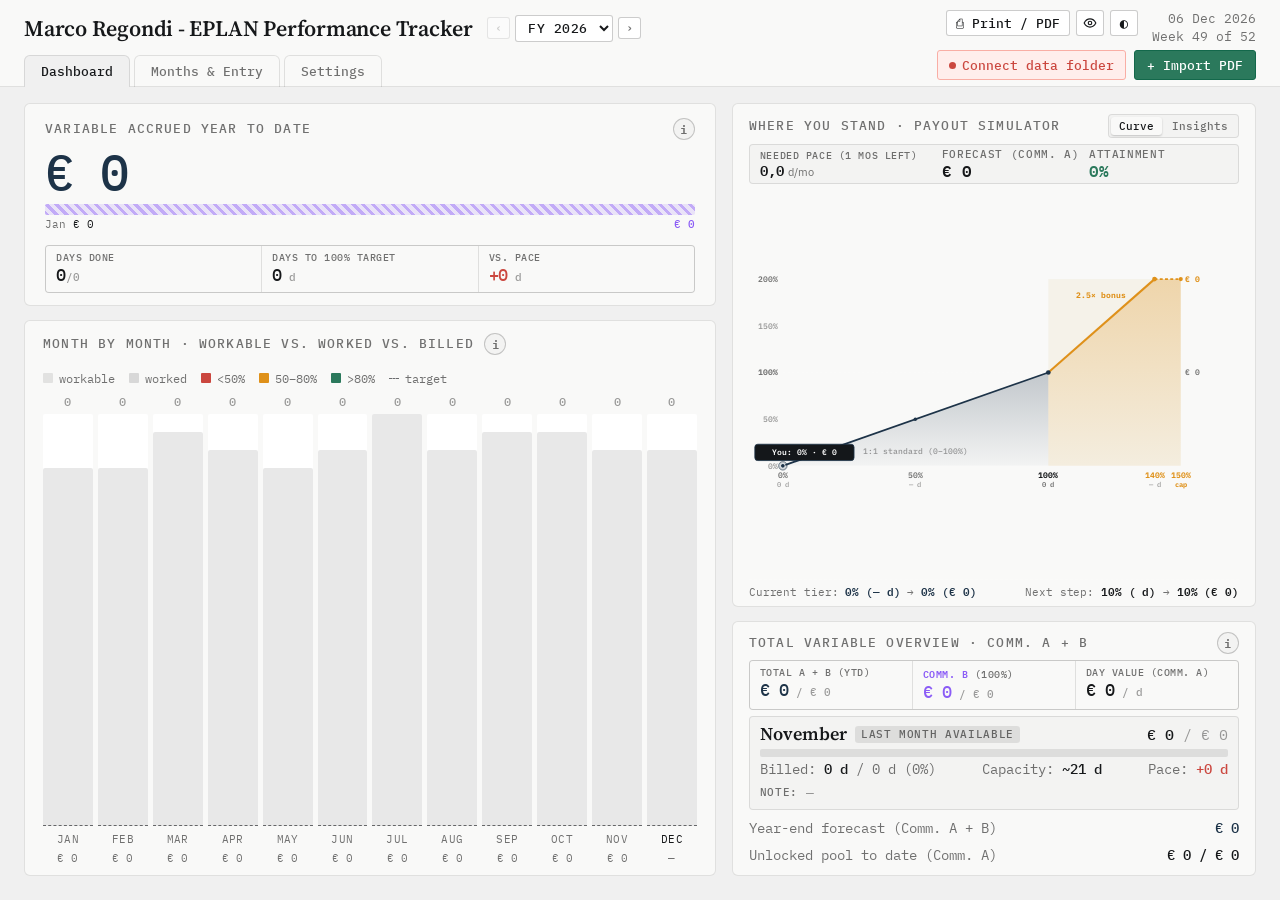
==== mac.html @ 4f5af9b5 "Add files via upload" ====
<!doctype html>
<html lang="en">
  <head>
    <meta charset="UTF-8" />
    <meta name="viewport" content="width=device-width, initial-scale=1" />
    <link rel="icon" type="image/png" href="[data-uri]" />
    <link rel="preconnect" href="https://fonts.googleapis.com" />
    <link rel="preconnect" href="https://fonts.gstatic.com" crossorigin />
    <link
      href="https://fonts.googleapis.com/css2?family=Source+Serif+4:opsz,wght@8..60,400;8..60,600&family=IBM+Plex+Sans:wght@400;500;600&family=IBM+Plex+Mono:wght@400;500;600&display=swap"
      rel="stylesheet"
    />
    <title>Marco Regondi - EPLAN Performance Tracker</title>
    <style>:root{--ground: #f0f0f0;--surface: #f9f9f8;--ink: #16181a;--muted: rgba(0, 0, 0, .55);--faint: rgba(0, 0, 0, .38);--hairline: rgba(0, 0, 0, .1);--subtle-bg: rgba(0, 0, 0, .025);--track-bg: #fff;--input-bg: #fff;--input-border: rgba(0, 0, 0, .2);--bar-workable: rgba(0, 0, 0, .09);--bar-worked: rgba(0, 0, 0, .13);--target-tick: rgba(22, 24, 26, .62);--avg-line: rgba(0, 0, 0, .45);--hero-color: rgb(29, 51, 72);--status-behind-bg: oklch(.965 .022 27);--status-behind-border: oklch(.82 .09 27);--status-amber-bg: oklch(.97 .032 78);--status-amber-border: oklch(.83 .095 78);--status-ahead-bg: oklch(.965 .028 165);--status-ahead-border: oklch(.84 .06 165);--card-border: rgba(0, 0, 0, .1);--card-radius: 6px;--control-radius: 4px}[data-theme="dark"]{--ground: #111315;--surface: #181b1f;--ink: #ecebe6;--muted: rgba(236, 235, 230, .62);--faint: rgba(236, 235, 230, .38);--hairline: rgba(255, 255, 255, .09);--subtle-bg: rgba(255, 255, 255, .035);--track-bg: #121518;--input-bg: #121518;--input-border: rgba(255, 255, 255, .18);--bar-workable: rgba(255, 255, 255, .07);--bar-worked: rgba(255, 255, 255, .13);--target-tick: rgba(236, 235, 230, .72);--avg-line: rgba(236, 235, 230, .5);--hero-color: oklch(.76 .07 235);--status-behind-bg: rgba(185, 65, 45, .14);--status-behind-border: rgba(215, 95, 75, .36);--status-amber-bg: rgba(205, 140, 35, .15);--status-amber-border: rgba(225, 165, 55, .38);--status-ahead-bg: rgba(31, 122, 92, .15);--status-ahead-border: rgba(65, 165, 130, .36);--card-border: rgba(255, 255, 255, .1)}*{box-sizing:border-box}html,body{height:100%;margin:0;padding:0;overflow:hidden}body{background:var(--ground);color:var(--ink);font-family:-apple-system,BlinkMacSystemFont,"IBM Plex Sans","Segoe UI",sans-serif;-moz-osx-font-smoothing:grayscale;text-rendering:optimizeLegibility;-webkit-font-smoothing:antialiased;transition:background-color .22s ease,color .22s ease}a{color:#1c6d51}a:hover{color:#004f38;color:oklch(.38 .09 165)}input{font:inherit;color:var(--ink)}button{font-family:inherit;color:inherit}@keyframes eplanCardIn{0%{opacity:0;transform:translateY(5px)}99%{opacity:1;transform:translateY(0)}100%{opacity:1;transform:none}}@keyframes eplanBarGrowY{from{transform:scaleY(0)}to{transform:scaleY(1)}}@keyframes eplanBarGrowX{from{transform:scaleX(0)}to{transform:scaleX(1)}}@keyframes eplanFadeIn{from{opacity:0}to{opacity:1}}@keyframes eplanPopoverInDown{from{opacity:0;transform:translateY(-5px) scale(.98)}to{opacity:1;transform:translateY(0) scale(1)}}@keyframes eplanPopoverInUp{from{opacity:0;transform:translateY(5px) scale(.98)}to{opacity:1;transform:translateY(0) scale(1)}}@keyframes eplanPulseDot{0%,100%{opacity:1;transform:scale(1);box-shadow:0 0 0 0 rgba(215,145,25,.55)}50%{opacity:.22;transform:scale(.86);box-shadow:0 0 0 4px rgba(215,145,25,0)}}.eplan-card{position:relative}.eplan-card:hover{z-index:20}.eplan-month-col{transition:transform .2s cubic-bezier(.16,1,.3,1),opacity .2s ease}.eplan-month-col:hover{transform:translateY(-3px)}.eplan-month-track{transition:box-shadow .22s ease,outline-color .22s ease;outline:1px solid transparent}.eplan-month-col:hover .eplan-month-track{box-shadow:0 6px 16px rgba(0,0,0,.14);outline:1px solid var(--input-border)}.eplan-month-grid:hover .eplan-month-col:not(:hover){opacity:.62}@media print{@page{size:A4 landscape;margin:7mm}:root,html[data-theme="dark"],[data-theme="dark"]{--ground:#f0f0f0!important;--surface:#f9f9f8!important;--ink:#16181a!important;--muted:rgba(0,0,0,.55)!important;--faint:rgba(0,0,0,.38)!important;--hairline:rgba(0,0,0,.1)!important;--subtle-bg:rgba(0,0,0,.025)!important;--track-bg:#fff!important;--input-bg:#fff!important;--input-border:rgba(0,0,0,.2)!important;--bar-workable:rgba(0,0,0,.09)!important;--bar-worked:rgba(0,0,0,.13)!important;--target-tick:rgba(22,24,26,.62)!important;--avg-line:rgba(0,0,0,.45)!important;--hero-color:rgb(29,51,72)!important;--status-behind-bg:oklch(.965 .022 27)!important;--status-behind-border:oklch(.82 .09 27)!important;--status-amber-bg:oklch(.97 .032 78)!important;--status-amber-border:oklch(.83 .095 78)!important;--status-ahead-bg:oklch(.965 .028 165)!important;--status-ahead-border:oklch(.84 .06 165)!important;--card-border:rgba(0,0,0,.1)!important;color-scheme:light!important}html,body{background:#f0f0f0!important;color:#16181a!important;-webkit-print-color-adjust:exact;print-color-adjust:exact}.eplan-app-shell{height:auto!important;overflow:visible!important;zoom:.78}.eplan-scroll-shell{overflow:visible!important}.eplan-no-print{display:none!important}header>div:first-child{padding-bottom:12px!important}main{min-width:1024px!important;min-height:0!important;padding:18px 22px!important;-webkit-box-decoration-break:clone;box-decoration-break:clone}.eplan-card{break-inside:avoid;page-break-inside:avoid}}
</style>
    <script src="store-data.js"></script>
  </head>
  <body>
    <div id="root"></div>
    <script>(function(){const t=document.createElement("link").relList;if(t&&t.supports&&t.supports("modulepreload"))return;for(const l of document.querySelectorAll('link[rel="modulepreload"]'))r(l);new MutationObserver(l=>{for(const o of l)if(o.type==="childList")for(const i of o.addedNodes)i.tagName==="LINK"&&i.rel==="modulepreload"&&r(i)}).observe(document,{childList:!0,subtree:!0});function n(l){const o={};return l.integrity&&(o.integrity=l.integrity),l.referrerPolicy&&(o.referrerPolicy=l.referrerPolicy),l.crossOrigin==="use-credentials"?o.credentials="include":l.crossOrigin==="anonymous"?o.credentials="omit":o.credentials="same-origin",o}function r(l){if(l.ep)return;l.ep=!0;const o=n(l);fetch(l.href,o)}})();function gf(e){return e&&e.__esModule&&Object.prototype.hasOwnProperty.call(e,"default")?e.default:e}var Xs={exports:{}},Ll={},Gs={exports:{}},R={};/**
 * @license React
 * react.production.min.js
 *
 * Copyright (c) Facebook, Inc. and its affiliates.
 *
 * This source code is licensed under the MIT license found in the
 * LICENSE file in the root directory of this source tree.
 */var wr=Symbol.for("react.element"),vf=Symbol.for("react.portal"),xf=Symbol.for("react.fragment"),wf=Symbol.for("react.strict_mode"),Sf=Symbol.for("react.profiler"),kf=Symbol.for("react.provider"),Ef=Symbol.for("react.context"),Cf=Symbol.for("react.forward_ref"),_f=Symbol.for("react.suspense"),jf=Symbol.for("react.memo"),Pf=Symbol.for("react.lazy"),Ou=Symbol.iterator;function Nf(e){return e===null||typeof e!="object"?null:(e=Ou&&e[Ou]||e["@@iterator"],typeof e=="function"?e:null)}var Js={isMounted:function(){return!1},enqueueForceUpdate:function(){},enqueueReplaceState:function(){},enqueueSetState:function(){}},Zs=Object.assign,qs={};function Mn(e,t,n){this.props=e,this.context=t,this.refs=qs,this.updater=n||Js}Mn.prototype.isReactComponent={};Mn.prototype.setState=function(e,t){if(typeof e!="object"&&typeof e!="function"&&e!=null)throw Error("setState(...): takes an object of state variables to update or a function which returns an object of state variables.");this.updater.enqueueSetState(this,e,t,"setState")};Mn.prototype.forceUpdate=function(e){this.updater.enqueueForceUpdate(this,e,"forceUpdate")};function bs(){}bs.prototype=Mn.prototype;function Ii(e,t,n){this.props=e,this.context=t,this.refs=qs,this.updater=n||Js}var Ai=Ii.prototype=new bs;Ai.constructor=Ii;Zs(Ai,Mn.prototype);Ai.isPureReactComponent=!0;var Fu=Array.isArray,ea=Object.prototype.hasOwnProperty,Oi={current:null},ta={key:!0,ref:!0,__self:!0,__source:!0};function na(e,t,n){var r,l={},o=null,i=null;if(t!=null)for(r in t.ref!==void 0&&(i=t.ref),t.key!==void 0&&(o=""+t.key),t)ea.call(t,r)&&!ta.hasOwnProperty(r)&&(l[r]=t[r]);var s=arguments.length-2;if(s===1)l.children=n;else if(1<s){for(var u=Array(s),a=0;a<s;a++)u[a]=arguments[a+2];l.children=u}if(e&&e.defaultProps)for(r in s=e.defaultProps,s)l[r]===void 0&&(l[r]=s[r]);return{$$typeof:wr,type:e,key:o,ref:i,props:l,_owner:Oi.current}}function Tf(e,t){return{$$typeof:wr,type:e.type,key:t,ref:e.ref,props:e.props,_owner:e._owner}}function Fi(e){return typeof e=="object"&&e!==null&&e.$$typeof===wr}function Df(e){var t={"=":"=0",":":"=2"};return"$"+e.replace(/[=:]/g,function(n){return t[n]})}var Bu=/\/+/g;function lo(e,t){return typeof e=="object"&&e!==null&&e.key!=null?Df(""+e.key):t.toString(36)}function Gr(e,t,n,r,l){var o=typeof e;(o==="undefined"||o==="boolean")&&(e=null);var i=!1;if(e===null)i=!0;else switch(o){case"string":case"number":i=!0;break;case"object":switch(e.$$typeof){case wr:case vf:i=!0}}if(i)return i=e,l=l(i),e=r===""?"."+lo(i,0):r,Fu(l)?(n="",e!=null&&(n=e.replace(Bu,"$&/")+"/"),Gr(l,t,n,"",function(a){return a})):l!=null&&(Fi(l)&&(l=Tf(l,n+(!l.key||i&&i.key===l.key?"":(""+l.key).replace(Bu,"$&/")+"/")+e)),t.push(l)),1;if(i=0,r=r===""?".":r+":",Fu(e))for(var s=0;s<e.length;s++){o=e[s];var u=r+lo(o,s);i+=Gr(o,t,n,u,l)}else if(u=Nf(e),typeof u=="function")for(e=u.call(e),s=0;!(o=e.next()).done;)o=o.value,u=r+lo(o,s++),i+=Gr(o,t,n,u,l);else if(o==="object")throw t=String(e),Error("Objects are not valid as a React child (found: "+(t==="[object Object]"?"object with keys {"+Object.keys(e).join(", ")+"}":t)+"). If you meant to render a collection of children, use an array instead.");return i}function Nr(e,t,n){if(e==null)return e;var r=[],l=0;return Gr(e,r,"","",function(o){return t.call(n,o,l++)}),r}function Mf(e){if(e._status===-1){var t=e._result;t=t(),t.then(function(n){(e._status===0||e._status===-1)&&(e._status=1,e._result=n)},function(n){(e._status===0||e._status===-1)&&(e._status=2,e._result=n)}),e._status===-1&&(e._status=0,e._result=t)}if(e._status===1)return e._result.default;throw e._result}var de={current:null},Jr={transition:null},Lf={ReactCurrentDispatcher:de,ReactCurrentBatchConfig:Jr,ReactCurrentOwner:Oi};function ra(){throw Error("act(...) is not supported in production builds of React.")}R.Children={map:Nr,forEach:function(e,t,n){Nr(e,function(){t.apply(this,arguments)},n)},count:function(e){var t=0;return Nr(e,function(){t++}),t},toArray:function(e){return Nr(e,function(t){return t})||[]},only:function(e){if(!Fi(e))throw Error("React.Children.only expected to receive a single React element child.");return e}};R.Component=Mn;R.Fragment=xf;R.Profiler=Sf;R.PureComponent=Ii;R.StrictMode=wf;R.Suspense=_f;R.__SECRET_INTERNALS_DO_NOT_USE_OR_YOU_WILL_BE_FIRED=Lf;R.act=ra;R.cloneElement=function(e,t,n){if(e==null)throw Error("React.cloneElement(...): The argument must be a React element, but you passed "+e+".");var r=Zs({},e.props),l=e.key,o=e.ref,i=e._owner;if(t!=null){if(t.ref!==void 0&&(o=t.ref,i=Oi.current),t.key!==void 0&&(l=""+t.key),e.type&&e.type.defaultProps)var s=e.type.defaultProps;for(u in t)ea.call(t,u)&&!ta.hasOwnProperty(u)&&(r[u]=t[u]===void 0&&s!==void 0?s[u]:t[u])}var u=arguments.length-2;if(u===1)r.children=n;else if(1<u){s=Array(u);for(var a=0;a<u;a++)s[a]=arguments[a+2];r.children=s}return{$$typeof:wr,type:e.type,key:l,ref:o,props:r,_owner:i}};R.createContext=function(e){return e={$$typeof:Ef,_currentValue:e,_currentValue2:e,_threadCount:0,Provider:null,Consumer:null,_defaultValue:null,_globalName:null},e.Provider={$$typeof:kf,_context:e},e.Consumer=e};R.createElement=na;R.createFactory=function(e){var t=na.bind(null,e);return t.type=e,t};R.createRef=function(){return{current:null}};R.forwardRef=function(e){return{$$typeof:Cf,render:e}};R.isValidElement=Fi;R.lazy=function(e){return{$$typeof:Pf,_payload:{_status:-1,_result:e},_init:Mf}};R.memo=function(e,t){return{$$typeof:jf,type:e,compare:t===void 0?null:t}};R.startTransition=function(e){var t=Jr.transition;Jr.transition={};try{e()}finally{Jr.transition=t}};R.unstable_act=ra;R.useCallback=function(e,t){return de.current.useCallback(e,t)};R.useContext=function(e){return de.current.useContext(e)};R.useDebugValue=function(){};R.useDeferredValue=function(e){return de.current.useDeferredValue(e)};R.useEffect=function(e,t){return de.current.useEffect(e,t)};R.useId=function(){return de.current.useId()};R.useImperativeHandle=function(e,t,n){return de.current.useImperativeHandle(e,t,n)};R.useInsertionEffect=function(e,t){return de.current.useInsertionEffect(e,t)};R.useLayoutEffect=function(e,t){return de.current.useLayoutEffect(e,t)};R.useMemo=function(e,t){return de.current.useMemo(e,t)};R.useReducer=function(e,t,n){return de.current.useReducer(e,t,n)};R.useRef=function(e){return de.current.useRef(e)};R.useState=function(e){return de.current.useState(e)};R.useSyncExternalStore=function(e,t,n){return de.current.useSyncExternalStore(e,t,n)};R.useTransition=function(){return de.current.useTransition()};R.version="18.3.1";Gs.exports=R;var ue=Gs.exports;const Rf=gf(ue);/**
 * @license React
 * react-jsx-runtime.production.min.js
 *
 * Copyright (c) Facebook, Inc. and its affiliates.
 *
 * This source code is licensed under the MIT license found in the
 * LICENSE file in the root directory of this source tree.
 */var zf=ue,If=Symbol.for("react.element"),Af=Symbol.for("react.fragment"),Of=Object.prototype.hasOwnProperty,Ff=zf.__SECRET_INTERNALS_DO_NOT_USE_OR_YOU_WILL_BE_FIRED.ReactCurrentOwner,Bf={key:!0,ref:!0,__self:!0,__source:!0};function la(e,t,n){var r,l={},o=null,i=null;n!==void 0&&(o=""+n),t.key!==void 0&&(o=""+t.key),t.ref!==void 0&&(i=t.ref);for(r in t)Of.call(t,r)&&!Bf.hasOwnProperty(r)&&(l[r]=t[r]);if(e&&e.defaultProps)for(r in t=e.defaultProps,t)l[r]===void 0&&(l[r]=t[r]);return{$$typeof:If,type:e,key:o,ref:i,props:l,_owner:Ff.current}}Ll.Fragment=Af;Ll.jsx=la;Ll.jsxs=la;Xs.exports=Ll;var f=Xs.exports,Bo={},oa={exports:{}},Ee={},ia={exports:{}},ua={};/**
 * @license React
 * scheduler.production.min.js
 *
 * Copyright (c) Facebook, Inc. and its affiliates.
 *
 * This source code is licensed under the MIT license found in the
 * LICENSE file in the root directory of this source tree.
 */(function(e){function t(k,N){var D=k.length;k.push(N);e:for(;0<D;){var F=D-1>>>1,K=k[F];if(0<l(K,N))k[F]=N,k[D]=K,D=F;else break e}}function n(k){return k.length===0?null:k[0]}function r(k){if(k.length===0)return null;var N=k[0],D=k.pop();if(D!==N){k[0]=D;e:for(var F=0,K=k.length,Ot=K>>>1;F<Ot;){var Je=2*(F+1)-1,Ft=k[Je],$e=Je+1,Bt=k[$e];if(0>l(Ft,D))$e<K&&0>l(Bt,Ft)?(k[F]=Bt,k[$e]=D,F=$e):(k[F]=Ft,k[Je]=D,F=Je);else if($e<K&&0>l(Bt,D))k[F]=Bt,k[$e]=D,F=$e;else break e}}return N}function l(k,N){var D=k.sortIndex-N.sortIndex;return D!==0?D:k.id-N.id}if(typeof performance=="object"&&typeof performance.now=="function"){var o=performance;e.unstable_now=function(){return o.now()}}else{var i=Date,s=i.now();e.unstable_now=function(){return i.now()-s}}var u=[],a=[],p=1,m=null,y=3,g=!1,x=!1,w=!1,M=typeof setTimeout=="function"?setTimeout:null,d=typeof clearTimeout=="function"?clearTimeout:null,c=typeof setImmediate<"u"?setImmediate:null;typeof navigator<"u"&&navigator.scheduling!==void 0&&navigator.scheduling.isInputPending!==void 0&&navigator.scheduling.isInputPending.bind(navigator.scheduling);function h(k){for(var N=n(a);N!==null;){if(N.callback===null)r(a);else if(N.startTime<=k)r(a),N.sortIndex=N.expirationTime,t(u,N);else break;N=n(a)}}function v(k){if(w=!1,h(k),!x)if(n(u)!==null)x=!0,en(E);else{var N=n(a);N!==null&&Ue(v,N.startTime-k)}}function E(k,N){x=!1,w&&(w=!1,d(P),P=-1),g=!0;var D=y;try{for(h(N),m=n(u);m!==null&&(!(m.expirationTime>N)||k&&!re());){var F=m.callback;if(typeof F=="function"){m.callback=null,y=m.priorityLevel;var K=F(m.expirationTime<=N);N=e.unstable_now(),typeof K=="function"?m.callback=K:m===n(u)&&r(u),h(N)}else r(u);m=n(u)}if(m!==null)var Ot=!0;else{var Je=n(a);Je!==null&&Ue(v,Je.startTime-N),Ot=!1}return Ot}finally{m=null,y=D,g=!1}}var j=!1,_=null,P=-1,A=5,L=-1;function re(){return!(e.unstable_now()-L<A)}function ft(){if(_!==null){var k=e.unstable_now();L=k;var N=!0;try{N=_(!0,k)}finally{N?He():(j=!1,_=null)}}else j=!1}var He;if(typeof c=="function")He=function(){c(ft)};else if(typeof MessageChannel<"u"){var jr=new MessageChannel,Jl=jr.port2;jr.port1.onmessage=ft,He=function(){Jl.postMessage(null)}}else He=function(){M(ft,0)};function en(k){_=k,j||(j=!0,He())}function Ue(k,N){P=M(function(){k(e.unstable_now())},N)}e.unstable_IdlePriority=5,e.unstable_ImmediatePriority=1,e.unstable_LowPriority=4,e.unstable_NormalPriority=3,e.unstable_Profiling=null,e.unstable_UserBlockingPriority=2,e.unstable_cancelCallback=function(k){k.callback=null},e.unstable_continueExecution=function(){x||g||(x=!0,en(E))},e.unstable_forceFrameRate=function(k){0>k||125<k?console.error("forceFrameRate takes a positive int between 0 and 125, forcing frame rates higher than 125 fps is not supported"):A=0<k?Math.floor(1e3/k):5},e.unstable_getCurrentPriorityLevel=function(){return y},e.unstable_getFirstCallbackNode=function(){return n(u)},e.unstable_next=function(k){switch(y){case 1:case 2:case 3:var N=3;break;default:N=y}var D=y;y=N;try{return k()}finally{y=D}},e.unstable_pauseExecution=function(){},e.unstable_requestPaint=function(){},e.unstable_runWithPriority=function(k,N){switch(k){case 1:case 2:case 3:case 4:case 5:break;default:k=3}var D=y;y=k;try{return N()}finally{y=D}},e.unstable_scheduleCallback=function(k,N,D){var F=e.unstable_now();switch(typeof D=="object"&&D!==null?(D=D.delay,D=typeof D=="number"&&0<D?F+D:F):D=F,k){case 1:var K=-1;break;case 2:K=250;break;case 5:K=1073741823;break;case 4:K=1e4;break;default:K=5e3}return K=D+K,k={id:p++,callback:N,priorityLevel:k,startTime:D,expirationTime:K,sortIndex:-1},D>F?(k.sortIndex=D,t(a,k),n(u)===null&&k===n(a)&&(w?(d(P),P=-1):w=!0,Ue(v,D-F))):(k.sortIndex=K,t(u,k),x||g||(x=!0,en(E))),k},e.unstable_shouldYield=re,e.unstable_wrapCallback=function(k){var N=y;return function(){var D=y;y=N;try{return k.apply(this,arguments)}finally{y=D}}}})(ua);ia.exports=ua;var Hf=ia.exports;/**
 * @license React
 * react-dom.production.min.js
 *
 * Copyright (c) Facebook, Inc. and its affiliates.
 *
 * This source code is licensed under the MIT license found in the
 * LICENSE file in the root directory of this source tree.
 */var Uf=ue,ke=Hf;function S(e){for(var t="https://reactjs.org/docs/error-decoder.html?invariant="+e,n=1;n<arguments.length;n++)t+="&args[]="+encodeURIComponent(arguments[n]);return"Minified React error #"+e+"; visit "+t+" for the full message or use the non-minified dev environment for full errors and additional helpful warnings."}var sa=new Set,rr={};function qt(e,t){En(e,t),En(e+"Capture",t)}function En(e,t){for(rr[e]=t,e=0;e<t.length;e++)sa.add(t[e])}var it=!(typeof window>"u"||typeof window.document>"u"||typeof window.document.createElement>"u"),Ho=Object.prototype.hasOwnProperty,$f=/^[:A-Z_a-z\u00C0-\u00D6\u00D8-\u00F6\u00F8-\u02FF\u0370-\u037D\u037F-\u1FFF\u200C-\u200D\u2070-\u218F\u2C00-\u2FEF\u3001-\uD7FF\uF900-\uFDCF\uFDF0-\uFFFD][:A-Z_a-z\u00C0-\u00D6\u00D8-\u00F6\u00F8-\u02FF\u0370-\u037D\u037F-\u1FFF\u200C-\u200D\u2070-\u218F\u2C00-\u2FEF\u3001-\uD7FF\uF900-\uFDCF\uFDF0-\uFFFD\-.0-9\u00B7\u0300-\u036F\u203F-\u2040]*$/,Hu={},Uu={};function Wf(e){return Ho.call(Uu,e)?!0:Ho.call(Hu,e)?!1:$f.test(e)?Uu[e]=!0:(Hu[e]=!0,!1)}function Vf(e,t,n,r){if(n!==null&&n.type===0)return!1;switch(typeof t){case"function":case"symbol":return!0;case"boolean":return r?!1:n!==null?!n.acceptsBooleans:(e=e.toLowerCase().slice(0,5),e!=="data-"&&e!=="aria-");default:return!1}}function Qf(e,t,n,r){if(t===null||typeof t>"u"||Vf(e,t,n,r))return!0;if(r)return!1;if(n!==null)switch(n.type){case 3:return!t;case 4:return t===!1;case 5:return isNaN(t);case 6:return isNaN(t)||1>t}return!1}function pe(e,t,n,r,l,o,i){this.acceptsBooleans=t===2||t===3||t===4,this.attributeName=r,this.attributeNamespace=l,this.mustUseProperty=n,this.propertyName=e,this.type=t,this.sanitizeURL=o,this.removeEmptyString=i}var ne={};"children dangerouslySetInnerHTML defaultValue defaultChecked innerHTML suppressContentEditableWarning suppressHydrationWarning style".split(" ").forEach(function(e){ne[e]=new pe(e,0,!1,e,null,!1,!1)});[["acceptCharset","accept-charset"],["className","class"],["htmlFor","for"],["httpEquiv","http-equiv"]].forEach(function(e){var t=e[0];ne[t]=new pe(t,1,!1,e[1],null,!1,!1)});["contentEditable","draggable","spellCheck","value"].forEach(function(e){ne[e]=new pe(e,2,!1,e.toLowerCase(),null,!1,!1)});["autoReverse","externalResourcesRequired","focusable","preserveAlpha"].forEach(function(e){ne[e]=new pe(e,2,!1,e,null,!1,!1)});"allowFullScreen async autoFocus autoPlay controls default defer disabled disablePictureInPicture disableRemotePlayback formNoValidate hidden loop noModule noValidate open playsInline readOnly required reversed scoped seamless itemScope".split(" ").forEach(function(e){ne[e]=new pe(e,3,!1,e.toLowerCase(),null,!1,!1)});["checked","multiple","muted","selected"].forEach(function(e){ne[e]=new pe(e,3,!0,e,null,!1,!1)});["capture","download"].forEach(function(e){ne[e]=new pe(e,4,!1,e,null,!1,!1)});["cols","rows","size","span"].forEach(function(e){ne[e]=new pe(e,6,!1,e,null,!1,!1)});["rowSpan","start"].forEach(function(e){ne[e]=new pe(e,5,!1,e.toLowerCase(),null,!1,!1)});var Bi=/[\-:]([a-z])/g;function Hi(e){return e[1].toUpperCase()}"accent-height alignment-baseline arabic-form baseline-shift cap-height clip-path clip-rule color-interpolation color-interpolation-filters color-profile color-rendering dominant-baseline enable-background fill-opacity fill-rule flood-color flood-opacity font-family font-size font-size-adjust font-stretch font-style font-variant font-weight glyph-name glyph-orientation-horizontal glyph-orientation-vertical horiz-adv-x horiz-origin-x image-rendering letter-spacing lighting-color marker-end marker-mid marker-start overline-position overline-thickness paint-order panose-1 pointer-events rendering-intent shape-rendering stop-color stop-opacity strikethrough-position strikethrough-thickness stroke-dasharray stroke-dashoffset stroke-linecap stroke-linejoin stroke-miterlimit stroke-opacity stroke-width text-anchor text-decoration text-rendering underline-position underline-thickness unicode-bidi unicode-range units-per-em v-alphabetic v-hanging v-ideographic v-mathematical vector-effect vert-adv-y vert-origin-x vert-origin-y word-spacing writing-mode xmlns:xlink x-height".split(" ").forEach(function(e){var t=e.replace(Bi,Hi);ne[t]=new pe(t,1,!1,e,null,!1,!1)});"xlink:actuate xlink:arcrole xlink:role xlink:show xlink:title xlink:type".split(" ").forEach(function(e){var t=e.replace(Bi,Hi);ne[t]=new pe(t,1,!1,e,"http://www.w3.org/1999/xlink",!1,!1)});["xml:base","xml:lang","xml:space"].forEach(function(e){var t=e.replace(Bi,Hi);ne[t]=new pe(t,1,!1,e,"http://www.w3.org/XML/1998/namespace",!1,!1)});["tabIndex","crossOrigin"].forEach(function(e){ne[e]=new pe(e,1,!1,e.toLowerCase(),null,!1,!1)});ne.xlinkHref=new pe("xlinkHref",1,!1,"xlink:href","http://www.w3.org/1999/xlink",!0,!1);["src","href","action","formAction"].forEach(function(e){ne[e]=new pe(e,1,!1,e.toLowerCase(),null,!0,!0)});function Ui(e,t,n,r){var l=ne.hasOwnProperty(t)?ne[t]:null;(l!==null?l.type!==0:r||!(2<t.length)||t[0]!=="o"&&t[0]!=="O"||t[1]!=="n"&&t[1]!=="N")&&(Qf(t,n,l,r)&&(n=null),r||l===null?Wf(t)&&(n===null?e.removeAttribute(t):e.setAttribute(t,""+n)):l.mustUseProperty?e[l.propertyName]=n===null?l.type===3?!1:"":n:(t=l.attributeName,r=l.attributeNamespace,n===null?e.removeAttribute(t):(l=l.type,n=l===3||l===4&&n===!0?"":""+n,r?e.setAttributeNS(r,t,n):e.setAttribute(t,n))))}var ct=Uf.__SECRET_INTERNALS_DO_NOT_USE_OR_YOU_WILL_BE_FIRED,Tr=Symbol.for("react.element"),ln=Symbol.for("react.portal"),on=Symbol.for("react.fragment"),$i=Symbol.for("react.strict_mode"),Uo=Symbol.for("react.profiler"),aa=Symbol.for("react.provider"),ca=Symbol.for("react.context"),Wi=Symbol.for("react.forward_ref"),$o=Symbol.for("react.suspense"),Wo=Symbol.for("react.suspense_list"),Vi=Symbol.for("react.memo"),gt=Symbol.for("react.lazy"),fa=Symbol.for("react.offscreen"),$u=Symbol.iterator;function In(e){return e===null||typeof e!="object"?null:(e=$u&&e[$u]||e["@@iterator"],typeof e=="function"?e:null)}var Q=Object.assign,oo;function Vn(e){if(oo===void 0)try{throw Error()}catch(n){var t=n.stack.trim().match(/\n( *(at )?)/);oo=t&&t[1]||""}return`
`+oo+e}var io=!1;function uo(e,t){if(!e||io)return"";io=!0;var n=Error.prepareStackTrace;Error.prepareStackTrace=void 0;try{if(t)if(t=function(){throw Error()},Object.defineProperty(t.prototype,"props",{set:function(){throw Error()}}),typeof Reflect=="object"&&Reflect.construct){try{Reflect.construct(t,[])}catch(a){var r=a}Reflect.construct(e,[],t)}else{try{t.call()}catch(a){r=a}e.call(t.prototype)}else{try{throw Error()}catch(a){r=a}e()}}catch(a){if(a&&r&&typeof a.stack=="string"){for(var l=a.stack.split(`
`),o=r.stack.split(`
`),i=l.length-1,s=o.length-1;1<=i&&0<=s&&l[i]!==o[s];)s--;for(;1<=i&&0<=s;i--,s--)if(l[i]!==o[s]){if(i!==1||s!==1)do if(i--,s--,0>s||l[i]!==o[s]){var u=`
`+l[i].replace(" at new "," at ");return e.displayName&&u.includes("<anonymous>")&&(u=u.replace("<anonymous>",e.displayName)),u}while(1<=i&&0<=s);break}}}finally{io=!1,Error.prepareStackTrace=n}return(e=e?e.displayName||e.name:"")?Vn(e):""}function Kf(e){switch(e.tag){case 5:return Vn(e.type);case 16:return Vn("Lazy");case 13:return Vn("Suspense");case 19:return Vn("SuspenseList");case 0:case 2:case 15:return e=uo(e.type,!1),e;case 11:return e=uo(e.type.render,!1),e;case 1:return e=uo(e.type,!0),e;default:return""}}function Vo(e){if(e==null)return null;if(typeof e=="function")return e.displayName||e.name||null;if(typeof e=="string")return e;switch(e){case on:return"Fragment";case ln:return"Portal";case Uo:return"Profiler";case $i:return"StrictMode";case $o:return"Suspense";case Wo:return"SuspenseList"}if(typeof e=="object")switch(e.$$typeof){case ca:return(e.displayName||"Context")+".Consumer";case aa:return(e._context.displayName||"Context")+".Provider";case Wi:var t=e.render;return e=e.displayName,e||(e=t.displayName||t.name||"",e=e!==""?"ForwardRef("+e+")":"ForwardRef"),e;case Vi:return t=e.displayName||null,t!==null?t:Vo(e.type)||"Memo";case gt:t=e._payload,e=e._init;try{return Vo(e(t))}catch{}}return null}function Yf(e){var t=e.type;switch(e.tag){case 24:return"Cache";case 9:return(t.displayName||"Context")+".Consumer";case 10:return(t._context.displayName||"Context")+".Provider";case 18:return"DehydratedFragment";case 11:return e=t.render,e=e.displayName||e.name||"",t.displayName||(e!==""?"ForwardRef("+e+")":"ForwardRef");case 7:return"Fragment";case 5:return t;case 4:return"Portal";case 3:return"Root";case 6:return"Text";case 16:return Vo(t);case 8:return t===$i?"StrictMode":"Mode";case 22:return"Offscreen";case 12:return"Profiler";case 21:return"Scope";case 13:return"Suspense";case 19:return"SuspenseList";case 25:return"TracingMarker";case 1:case 0:case 17:case 2:case 14:case 15:if(typeof t=="function")return t.displayName||t.name||null;if(typeof t=="string")return t}return null}function Mt(e){switch(typeof e){case"boolean":case"number":case"string":case"undefined":return e;case"object":return e;default:return""}}function da(e){var t=e.type;return(e=e.nodeName)&&e.toLowerCase()==="input"&&(t==="checkbox"||t==="radio")}function Xf(e){var t=da(e)?"checked":"value",n=Object.getOwnPropertyDescriptor(e.constructor.prototype,t),r=""+e[t];if(!e.hasOwnProperty(t)&&typeof n<"u"&&typeof n.get=="function"&&typeof n.set=="function"){var l=n.get,o=n.set;return Object.defineProperty(e,t,{configurable:!0,get:function(){return l.call(this)},set:function(i){r=""+i,o.call(this,i)}}),Object.defineProperty(e,t,{enumerable:n.enumerable}),{getValue:function(){return r},setValue:function(i){r=""+i},stopTracking:function(){e._valueTracker=null,delete e[t]}}}}function Dr(e){e._valueTracker||(e._valueTracker=Xf(e))}function pa(e){if(!e)return!1;var t=e._valueTracker;if(!t)return!0;var n=t.getValue(),r="";return e&&(r=da(e)?e.checked?"true":"false":e.value),e=r,e!==n?(t.setValue(e),!0):!1}function ul(e){if(e=e||(typeof document<"u"?document:void 0),typeof e>"u")return null;try{return e.activeElement||e.body}catch{return e.body}}function Qo(e,t){var n=t.checked;return Q({},t,{defaultChecked:void 0,defaultValue:void 0,value:void 0,checked:n??e._wrapperState.initialChecked})}function Wu(e,t){var n=t.defaultValue==null?"":t.defaultValue,r=t.checked!=null?t.checked:t.defaultChecked;n=Mt(t.value!=null?t.value:n),e._wrapperState={initialChecked:r,initialValue:n,controlled:t.type==="checkbox"||t.type==="radio"?t.checked!=null:t.value!=null}}function ha(e,t){t=t.checked,t!=null&&Ui(e,"checked",t,!1)}function Ko(e,t){ha(e,t);var n=Mt(t.value),r=t.type;if(n!=null)r==="number"?(n===0&&e.value===""||e.value!=n)&&(e.value=""+n):e.value!==""+n&&(e.value=""+n);else if(r==="submit"||r==="reset"){e.removeAttribute("value");return}t.hasOwnProperty("value")?Yo(e,t.type,n):t.hasOwnProperty("defaultValue")&&Yo(e,t.type,Mt(t.defaultValue)),t.checked==null&&t.defaultChecked!=null&&(e.defaultChecked=!!t.defaultChecked)}function Vu(e,t,n){if(t.hasOwnProperty("value")||t.hasOwnProperty("defaultValue")){var r=t.type;if(!(r!=="submit"&&r!=="reset"||t.value!==void 0&&t.value!==null))return;t=""+e._wrapperState.initialValue,n||t===e.value||(e.value=t),e.defaultValue=t}n=e.name,n!==""&&(e.name=""),e.defaultChecked=!!e._wrapperState.initialChecked,n!==""&&(e.name=n)}function Yo(e,t,n){(t!=="number"||ul(e.ownerDocument)!==e)&&(n==null?e.defaultValue=""+e._wrapperState.initialValue:e.defaultValue!==""+n&&(e.defaultValue=""+n))}var Qn=Array.isArray;function gn(e,t,n,r){if(e=e.options,t){t={};for(var l=0;l<n.length;l++)t["$"+n[l]]=!0;for(n=0;n<e.length;n++)l=t.hasOwnProperty("$"+e[n].value),e[n].selected!==l&&(e[n].selected=l),l&&r&&(e[n].defaultSelected=!0)}else{for(n=""+Mt(n),t=null,l=0;l<e.length;l++){if(e[l].value===n){e[l].selected=!0,r&&(e[l].defaultSelected=!0);return}t!==null||e[l].disabled||(t=e[l])}t!==null&&(t.selected=!0)}}function Xo(e,t){if(t.dangerouslySetInnerHTML!=null)throw Error(S(91));return Q({},t,{value:void 0,defaultValue:void 0,children:""+e._wrapperState.initialValue})}function Qu(e,t){var n=t.value;if(n==null){if(n=t.children,t=t.defaultValue,n!=null){if(t!=null)throw Error(S(92));if(Qn(n)){if(1<n.length)throw Error(S(93));n=n[0]}t=n}t==null&&(t=""),n=t}e._wrapperState={initialValue:Mt(n)}}function ma(e,t){var n=Mt(t.value),r=Mt(t.defaultValue);n!=null&&(n=""+n,n!==e.value&&(e.value=n),t.defaultValue==null&&e.defaultValue!==n&&(e.defaultValue=n)),r!=null&&(e.defaultValue=""+r)}function Ku(e){var t=e.textContent;t===e._wrapperState.initialValue&&t!==""&&t!==null&&(e.value=t)}function ya(e){switch(e){case"svg":return"http://www.w3.org/2000/svg";case"math":return"http://www.w3.org/1998/Math/MathML";default:return"http://www.w3.org/1999/xhtml"}}function Go(e,t){return e==null||e==="http://www.w3.org/1999/xhtml"?ya(t):e==="http://www.w3.org/2000/svg"&&t==="foreignObject"?"http://www.w3.org/1999/xhtml":e}var Mr,ga=function(e){return typeof MSApp<"u"&&MSApp.execUnsafeLocalFunction?function(t,n,r,l){MSApp.execUnsafeLocalFunction(function(){return e(t,n,r,l)})}:e}(function(e,t){if(e.namespaceURI!=="http://www.w3.org/2000/svg"||"innerHTML"in e)e.innerHTML=t;else{for(Mr=Mr||document.createElement("div"),Mr.innerHTML="<svg>"+t.valueOf().toString()+"</svg>",t=Mr.firstChild;e.firstChild;)e.removeChild(e.firstChild);for(;t.firstChild;)e.appendChild(t.firstChild)}});function lr(e,t){if(t){var n=e.firstChild;if(n&&n===e.lastChild&&n.nodeType===3){n.nodeValue=t;return}}e.textContent=t}var Xn={animationIterationCount:!0,aspectRatio:!0,borderImageOutset:!0,borderImageSlice:!0,borderImageWidth:!0,boxFlex:!0,boxFlexGroup:!0,boxOrdinalGroup:!0,columnCount:!0,columns:!0,flex:!0,flexGrow:!0,flexPositive:!0,flexShrink:!0,flexNegative:!0,flexOrder:!0,gridArea:!0,gridRow:!0,gridRowEnd:!0,gridRowSpan:!0,gridRowStart:!0,gridColumn:!0,gridColumnEnd:!0,gridColumnSpan:!0,gridColumnStart:!0,fontWeight:!0,lineClamp:!0,lineHeight:!0,opacity:!0,order:!0,orphans:!0,tabSize:!0,widows:!0,zIndex:!0,zoom:!0,fillOpacity:!0,floodOpacity:!0,stopOpacity:!0,strokeDasharray:!0,strokeDashoffset:!0,strokeMiterlimit:!0,strokeOpacity:!0,strokeWidth:!0},Gf=["Webkit","ms","Moz","O"];Object.keys(Xn).forEach(function(e){Gf.forEach(function(t){t=t+e.charAt(0).toUpperCase()+e.substring(1),Xn[t]=Xn[e]})});function va(e,t,n){return t==null||typeof t=="boolean"||t===""?"":n||typeof t!="number"||t===0||Xn.hasOwnProperty(e)&&Xn[e]?(""+t).trim():t+"px"}function xa(e,t){e=e.style;for(var n in t)if(t.hasOwnProperty(n)){var r=n.indexOf("--")===0,l=va(n,t[n],r);n==="float"&&(n="cssFloat"),r?e.setProperty(n,l):e[n]=l}}var Jf=Q({menuitem:!0},{area:!0,base:!0,br:!0,col:!0,embed:!0,hr:!0,img:!0,input:!0,keygen:!0,link:!0,meta:!0,param:!0,source:!0,track:!0,wbr:!0});function Jo(e,t){if(t){if(Jf[e]&&(t.children!=null||t.dangerouslySetInnerHTML!=null))throw Error(S(137,e));if(t.dangerouslySetInnerHTML!=null){if(t.children!=null)throw Error(S(60));if(typeof t.dangerouslySetInnerHTML!="object"||!("__html"in t.dangerouslySetInnerHTML))throw Error(S(61))}if(t.style!=null&&typeof t.style!="object")throw Error(S(62))}}function Zo(e,t){if(e.indexOf("-")===-1)return typeof t.is=="string";switch(e){case"annotation-xml":case"color-profile":case"font-face":case"font-face-src":case"font-face-uri":case"font-face-format":case"font-face-name":case"missing-glyph":return!1;default:return!0}}var qo=null;function Qi(e){return e=e.target||e.srcElement||window,e.correspondingUseElement&&(e=e.correspondingUseElement),e.nodeType===3?e.parentNode:e}var bo=null,vn=null,xn=null;function Yu(e){if(e=Er(e)){if(typeof bo!="function")throw Error(S(280));var t=e.stateNode;t&&(t=Ol(t),bo(e.stateNode,e.type,t))}}function wa(e){vn?xn?xn.push(e):xn=[e]:vn=e}function Sa(){if(vn){var e=vn,t=xn;if(xn=vn=null,Yu(e),t)for(e=0;e<t.length;e++)Yu(t[e])}}function ka(e,t){return e(t)}function Ea(){}var so=!1;function Ca(e,t,n){if(so)return e(t,n);so=!0;try{return ka(e,t,n)}finally{so=!1,(vn!==null||xn!==null)&&(Ea(),Sa())}}function or(e,t){var n=e.stateNode;if(n===null)return null;var r=Ol(n);if(r===null)return null;n=r[t];e:switch(t){case"onClick":case"onClickCapture":case"onDoubleClick":case"onDoubleClickCapture":case"onMouseDown":case"onMouseDownCapture":case"onMouseMove":case"onMouseMoveCapture":case"onMouseUp":case"onMouseUpCapture":case"onMouseEnter":(r=!r.disabled)||(e=e.type,r=!(e==="button"||e==="input"||e==="select"||e==="textarea")),e=!r;break e;default:e=!1}if(e)return null;if(n&&typeof n!="function")throw Error(S(231,t,typeof n));return n}var ei=!1;if(it)try{var An={};Object.defineProperty(An,"passive",{get:function(){ei=!0}}),window.addEventListener("test",An,An),window.removeEventListener("test",An,An)}catch{ei=!1}function Zf(e,t,n,r,l,o,i,s,u){var a=Array.prototype.slice.call(arguments,3);try{t.apply(n,a)}catch(p){this.onError(p)}}var Gn=!1,sl=null,al=!1,ti=null,qf={onError:function(e){Gn=!0,sl=e}};function bf(e,t,n,r,l,o,i,s,u){Gn=!1,sl=null,Zf.apply(qf,arguments)}function ed(e,t,n,r,l,o,i,s,u){if(bf.apply(this,arguments),Gn){if(Gn){var a=sl;Gn=!1,sl=null}else throw Error(S(198));al||(al=!0,ti=a)}}function bt(e){var t=e,n=e;if(e.alternate)for(;t.return;)t=t.return;else{e=t;do t=e,t.flags&4098&&(n=t.return),e=t.return;while(e)}return t.tag===3?n:null}function _a(e){if(e.tag===13){var t=e.memoizedState;if(t===null&&(e=e.alternate,e!==null&&(t=e.memoizedState)),t!==null)return t.dehydrated}return null}function Xu(e){if(bt(e)!==e)throw Error(S(188))}function td(e){var t=e.alternate;if(!t){if(t=bt(e),t===null)throw Error(S(188));return t!==e?null:e}for(var n=e,r=t;;){var l=n.return;if(l===null)break;var o=l.alternate;if(o===null){if(r=l.return,r!==null){n=r;continue}break}if(l.child===o.child){for(o=l.child;o;){if(o===n)return Xu(l),e;if(o===r)return Xu(l),t;o=o.sibling}throw Error(S(188))}if(n.return!==r.return)n=l,r=o;else{for(var i=!1,s=l.child;s;){if(s===n){i=!0,n=l,r=o;break}if(s===r){i=!0,r=l,n=o;break}s=s.sibling}if(!i){for(s=o.child;s;){if(s===n){i=!0,n=o,r=l;break}if(s===r){i=!0,r=o,n=l;break}s=s.sibling}if(!i)throw Error(S(189))}}if(n.alternate!==r)throw Error(S(190))}if(n.tag!==3)throw Error(S(188));return n.stateNode.current===n?e:t}function ja(e){return e=td(e),e!==null?Pa(e):null}function Pa(e){if(e.tag===5||e.tag===6)return e;for(e=e.child;e!==null;){var t=Pa(e);if(t!==null)return t;e=e.sibling}return null}var Na=ke.unstable_scheduleCallback,Gu=ke.unstable_cancelCallback,nd=ke.unstable_shouldYield,rd=ke.unstable_requestPaint,X=ke.unstable_now,ld=ke.unstable_getCurrentPriorityLevel,Ki=ke.unstable_ImmediatePriority,Ta=ke.unstable_UserBlockingPriority,cl=ke.unstable_NormalPriority,od=ke.unstable_LowPriority,Da=ke.unstable_IdlePriority,Rl=null,Ye=null;function id(e){if(Ye&&typeof Ye.onCommitFiberRoot=="function")try{Ye.onCommitFiberRoot(Rl,e,void 0,(e.current.flags&128)===128)}catch{}}var Oe=Math.clz32?Math.clz32:ad,ud=Math.log,sd=Math.LN2;function ad(e){return e>>>=0,e===0?32:31-(ud(e)/sd|0)|0}var Lr=64,Rr=4194304;function Kn(e){switch(e&-e){case 1:return 1;case 2:return 2;case 4:return 4;case 8:return 8;case 16:return 16;case 32:return 32;case 64:case 128:case 256:case 512:case 1024:case 2048:case 4096:case 8192:case 16384:case 32768:case 65536:case 131072:case 262144:case 524288:case 1048576:case 2097152:return e&4194240;case 4194304:case 8388608:case 16777216:case 33554432:case 67108864:return e&130023424;case 134217728:return 134217728;case 268435456:return 268435456;case 536870912:return 536870912;case 1073741824:return 1073741824;default:return e}}function fl(e,t){var n=e.pendingLanes;if(n===0)return 0;var r=0,l=e.suspendedLanes,o=e.pingedLanes,i=n&268435455;if(i!==0){var s=i&~l;s!==0?r=Kn(s):(o&=i,o!==0&&(r=Kn(o)))}else i=n&~l,i!==0?r=Kn(i):o!==0&&(r=Kn(o));if(r===0)return 0;if(t!==0&&t!==r&&!(t&l)&&(l=r&-r,o=t&-t,l>=o||l===16&&(o&4194240)!==0))return t;if(r&4&&(r|=n&16),t=e.entangledLanes,t!==0)for(e=e.entanglements,t&=r;0<t;)n=31-Oe(t),l=1<<n,r|=e[n],t&=~l;return r}function cd(e,t){switch(e){case 1:case 2:case 4:return t+250;case 8:case 16:case 32:case 64:case 128:case 256:case 512:case 1024:case 2048:case 4096:case 8192:case 16384:case 32768:case 65536:case 131072:case 262144:case 524288:case 1048576:case 2097152:return t+5e3;case 4194304:case 8388608:case 16777216:case 33554432:case 67108864:return-1;case 134217728:case 268435456:case 536870912:case 1073741824:return-1;default:return-1}}function fd(e,t){for(var n=e.suspendedLanes,r=e.pingedLanes,l=e.expirationTimes,o=e.pendingLanes;0<o;){var i=31-Oe(o),s=1<<i,u=l[i];u===-1?(!(s&n)||s&r)&&(l[i]=cd(s,t)):u<=t&&(e.expiredLanes|=s),o&=~s}}function ni(e){return e=e.pendingLanes&-1073741825,e!==0?e:e&1073741824?1073741824:0}function Ma(){var e=Lr;return Lr<<=1,!(Lr&4194240)&&(Lr=64),e}function ao(e){for(var t=[],n=0;31>n;n++)t.push(e);return t}function Sr(e,t,n){e.pendingLanes|=t,t!==536870912&&(e.suspendedLanes=0,e.pingedLanes=0),e=e.eventTimes,t=31-Oe(t),e[t]=n}function dd(e,t){var n=e.pendingLanes&~t;e.pendingLanes=t,e.suspendedLanes=0,e.pingedLanes=0,e.expiredLanes&=t,e.mutableReadLanes&=t,e.entangledLanes&=t,t=e.entanglements;var r=e.eventTimes;for(e=e.expirationTimes;0<n;){var l=31-Oe(n),o=1<<l;t[l]=0,r[l]=-1,e[l]=-1,n&=~o}}function Yi(e,t){var n=e.entangledLanes|=t;for(e=e.entanglements;n;){var r=31-Oe(n),l=1<<r;l&t|e[r]&t&&(e[r]|=t),n&=~l}}var I=0;function La(e){return e&=-e,1<e?4<e?e&268435455?16:536870912:4:1}var Ra,Xi,za,Ia,Aa,ri=!1,zr=[],Et=null,Ct=null,_t=null,ir=new Map,ur=new Map,xt=[],pd="mousedown mouseup touchcancel touchend touchstart auxclick dblclick pointercancel pointerdown pointerup dragend dragstart drop compositionend compositionstart keydown keypress keyup input textInput copy cut paste click change contextmenu reset submit".split(" ");function Ju(e,t){switch(e){case"focusin":case"focusout":Et=null;break;case"dragenter":case"dragleave":Ct=null;break;case"mouseover":case"mouseout":_t=null;break;case"pointerover":case"pointerout":ir.delete(t.pointerId);break;case"gotpointercapture":case"lostpointercapture":ur.delete(t.pointerId)}}function On(e,t,n,r,l,o){return e===null||e.nativeEvent!==o?(e={blockedOn:t,domEventName:n,eventSystemFlags:r,nativeEvent:o,targetContainers:[l]},t!==null&&(t=Er(t),t!==null&&Xi(t)),e):(e.eventSystemFlags|=r,t=e.targetContainers,l!==null&&t.indexOf(l)===-1&&t.push(l),e)}function hd(e,t,n,r,l){switch(t){case"focusin":return Et=On(Et,e,t,n,r,l),!0;case"dragenter":return Ct=On(Ct,e,t,n,r,l),!0;case"mouseover":return _t=On(_t,e,t,n,r,l),!0;case"pointerover":var o=l.pointerId;return ir.set(o,On(ir.get(o)||null,e,t,n,r,l)),!0;case"gotpointercapture":return o=l.pointerId,ur.set(o,On(ur.get(o)||null,e,t,n,r,l)),!0}return!1}function Oa(e){var t=$t(e.target);if(t!==null){var n=bt(t);if(n!==null){if(t=n.tag,t===13){if(t=_a(n),t!==null){e.blockedOn=t,Aa(e.priority,function(){za(n)});return}}else if(t===3&&n.stateNode.current.memoizedState.isDehydrated){e.blockedOn=n.tag===3?n.stateNode.containerInfo:null;return}}}e.blockedOn=null}function Zr(e){if(e.blockedOn!==null)return!1;for(var t=e.targetContainers;0<t.length;){var n=li(e.domEventName,e.eventSystemFlags,t[0],e.nativeEvent);if(n===null){n=e.nativeEvent;var r=new n.constructor(n.type,n);qo=r,n.target.dispatchEvent(r),qo=null}else return t=Er(n),t!==null&&Xi(t),e.blockedOn=n,!1;t.shift()}return!0}function Zu(e,t,n){Zr(e)&&n.delete(t)}function md(){ri=!1,Et!==null&&Zr(Et)&&(Et=null),Ct!==null&&Zr(Ct)&&(Ct=null),_t!==null&&Zr(_t)&&(_t=null),ir.forEach(Zu),ur.forEach(Zu)}function Fn(e,t){e.blockedOn===t&&(e.blockedOn=null,ri||(ri=!0,ke.unstable_scheduleCallback(ke.unstable_NormalPriority,md)))}function sr(e){function t(l){return Fn(l,e)}if(0<zr.length){Fn(zr[0],e);for(var n=1;n<zr.length;n++){var r=zr[n];r.blockedOn===e&&(r.blockedOn=null)}}for(Et!==null&&Fn(Et,e),Ct!==null&&Fn(Ct,e),_t!==null&&Fn(_t,e),ir.forEach(t),ur.forEach(t),n=0;n<xt.length;n++)r=xt[n],r.blockedOn===e&&(r.blockedOn=null);for(;0<xt.length&&(n=xt[0],n.blockedOn===null);)Oa(n),n.blockedOn===null&&xt.shift()}var wn=ct.ReactCurrentBatchConfig,dl=!0;function yd(e,t,n,r){var l=I,o=wn.transition;wn.transition=null;try{I=1,Gi(e,t,n,r)}finally{I=l,wn.transition=o}}function gd(e,t,n,r){var l=I,o=wn.transition;wn.transition=null;try{I=4,Gi(e,t,n,r)}finally{I=l,wn.transition=o}}function Gi(e,t,n,r){if(dl){var l=li(e,t,n,r);if(l===null)wo(e,t,r,pl,n),Ju(e,r);else if(hd(l,e,t,n,r))r.stopPropagation();else if(Ju(e,r),t&4&&-1<pd.indexOf(e)){for(;l!==null;){var o=Er(l);if(o!==null&&Ra(o),o=li(e,t,n,r),o===null&&wo(e,t,r,pl,n),o===l)break;l=o}l!==null&&r.stopPropagation()}else wo(e,t,r,null,n)}}var pl=null;function li(e,t,n,r){if(pl=null,e=Qi(r),e=$t(e),e!==null)if(t=bt(e),t===null)e=null;else if(n=t.tag,n===13){if(e=_a(t),e!==null)return e;e=null}else if(n===3){if(t.stateNode.current.memoizedState.isDehydrated)return t.tag===3?t.stateNode.containerInfo:null;e=null}else t!==e&&(e=null);return pl=e,null}function Fa(e){switch(e){case"cancel":case"click":case"close":case"contextmenu":case"copy":case"cut":case"auxclick":case"dblclick":case"dragend":case"dragstart":case"drop":case"focusin":case"focusout":case"input":case"invalid":case"keydown":case"keypress":case"keyup":case"mousedown":case"mouseup":case"paste":case"pause":case"play":case"pointercancel":case"pointerdown":case"pointerup":case"ratechange":case"reset":case"resize":case"seeked":case"submit":case"touchcancel":case"touchend":case"touchstart":case"volumechange":case"change":case"selectionchange":case"textInput":case"compositionstart":case"compositionend":case"compositionupdate":case"beforeblur":case"afterblur":case"beforeinput":case"blur":case"fullscreenchange":case"focus":case"hashchange":case"popstate":case"select":case"selectstart":return 1;case"drag":case"dragenter":case"dragexit":case"dragleave":case"dragover":case"mousemove":case"mouseout":case"mouseover":case"pointermove":case"pointerout":case"pointerover":case"scroll":case"toggle":case"touchmove":case"wheel":case"mouseenter":case"mouseleave":case"pointerenter":case"pointerleave":return 4;case"message":switch(ld()){case Ki:return 1;case Ta:return 4;case cl:case od:return 16;case Da:return 536870912;default:return 16}default:return 16}}var St=null,Ji=null,qr=null;function Ba(){if(qr)return qr;var e,t=Ji,n=t.length,r,l="value"in St?St.value:St.textContent,o=l.length;for(e=0;e<n&&t[e]===l[e];e++);var i=n-e;for(r=1;r<=i&&t[n-r]===l[o-r];r++);return qr=l.slice(e,1<r?1-r:void 0)}function br(e){var t=e.keyCode;return"charCode"in e?(e=e.charCode,e===0&&t===13&&(e=13)):e=t,e===10&&(e=13),32<=e||e===13?e:0}function Ir(){return!0}function qu(){return!1}function Ce(e){function t(n,r,l,o,i){this._reactName=n,this._targetInst=l,this.type=r,this.nativeEvent=o,this.target=i,this.currentTarget=null;for(var s in e)e.hasOwnProperty(s)&&(n=e[s],this[s]=n?n(o):o[s]);return this.isDefaultPrevented=(o.defaultPrevented!=null?o.defaultPrevented:o.returnValue===!1)?Ir:qu,this.isPropagationStopped=qu,this}return Q(t.prototype,{preventDefault:function(){this.defaultPrevented=!0;var n=this.nativeEvent;n&&(n.preventDefault?n.preventDefault():typeof n.returnValue!="unknown"&&(n.returnValue=!1),this.isDefaultPrevented=Ir)},stopPropagation:function(){var n=this.nativeEvent;n&&(n.stopPropagation?n.stopPropagation():typeof n.cancelBubble!="unknown"&&(n.cancelBubble=!0),this.isPropagationStopped=Ir)},persist:function(){},isPersistent:Ir}),t}var Ln={eventPhase:0,bubbles:0,cancelable:0,timeStamp:function(e){return e.timeStamp||Date.now()},defaultPrevented:0,isTrusted:0},Zi=Ce(Ln),kr=Q({},Ln,{view:0,detail:0}),vd=Ce(kr),co,fo,Bn,zl=Q({},kr,{screenX:0,screenY:0,clientX:0,clientY:0,pageX:0,pageY:0,ctrlKey:0,shiftKey:0,altKey:0,metaKey:0,getModifierState:qi,button:0,buttons:0,relatedTarget:function(e){return e.relatedTarget===void 0?e.fromElement===e.srcElement?e.toElement:e.fromElement:e.relatedTarget},movementX:function(e){return"movementX"in e?e.movementX:(e!==Bn&&(Bn&&e.type==="mousemove"?(co=e.screenX-Bn.screenX,fo=e.screenY-Bn.screenY):fo=co=0,Bn=e),co)},movementY:function(e){return"movementY"in e?e.movementY:fo}}),bu=Ce(zl),xd=Q({},zl,{dataTransfer:0}),wd=Ce(xd),Sd=Q({},kr,{relatedTarget:0}),po=Ce(Sd),kd=Q({},Ln,{animationName:0,elapsedTime:0,pseudoElement:0}),Ed=Ce(kd),Cd=Q({},Ln,{clipboardData:function(e){return"clipboardData"in e?e.clipboardData:window.clipboardData}}),_d=Ce(Cd),jd=Q({},Ln,{data:0}),es=Ce(jd),Pd={Esc:"Escape",Spacebar:" ",Left:"ArrowLeft",Up:"ArrowUp",Right:"ArrowRight",Down:"ArrowDown",Del:"Delete",Win:"OS",Menu:"ContextMenu",Apps:"ContextMenu",Scroll:"ScrollLock",MozPrintableKey:"Unidentified"},Nd={8:"Backspace",9:"Tab",12:"Clear",13:"Enter",16:"Shift",17:"Control",18:"Alt",19:"Pause",20:"CapsLock",27:"Escape",32:" ",33:"PageUp",34:"PageDown",35:"End",36:"Home",37:"ArrowLeft",38:"ArrowUp",39:"ArrowRight",40:"ArrowDown",45:"Insert",46:"Delete",112:"F1",113:"F2",114:"F3",115:"F4",116:"F5",117:"F6",118:"F7",119:"F8",120:"F9",121:"F10",122:"F11",123:"F12",144:"NumLock",145:"ScrollLock",224:"Meta"},Td={Alt:"altKey",Control:"ctrlKey",Meta:"metaKey",Shift:"shiftKey"};function Dd(e){var t=this.nativeEvent;return t.getModifierState?t.getModifierState(e):(e=Td[e])?!!t[e]:!1}function qi(){return Dd}var Md=Q({},kr,{key:function(e){if(e.key){var t=Pd[e.key]||e.key;if(t!=="Unidentified")return t}return e.type==="keypress"?(e=br(e),e===13?"Enter":String.fromCharCode(e)):e.type==="keydown"||e.type==="keyup"?Nd[e.keyCode]||"Unidentified":""},code:0,location:0,ctrlKey:0,shiftKey:0,altKey:0,metaKey:0,repeat:0,locale:0,getModifierState:qi,charCode:function(e){return e.type==="keypress"?br(e):0},keyCode:function(e){return e.type==="keydown"||e.type==="keyup"?e.keyCode:0},which:function(e){return e.type==="keypress"?br(e):e.type==="keydown"||e.type==="keyup"?e.keyCode:0}}),Ld=Ce(Md),Rd=Q({},zl,{pointerId:0,width:0,height:0,pressure:0,tangentialPressure:0,tiltX:0,tiltY:0,twist:0,pointerType:0,isPrimary:0}),ts=Ce(Rd),zd=Q({},kr,{touches:0,targetTouches:0,changedTouches:0,altKey:0,metaKey:0,ctrlKey:0,shiftKey:0,getModifierState:qi}),Id=Ce(zd),Ad=Q({},Ln,{propertyName:0,elapsedTime:0,pseudoElement:0}),Od=Ce(Ad),Fd=Q({},zl,{deltaX:function(e){return"deltaX"in e?e.deltaX:"wheelDeltaX"in e?-e.wheelDeltaX:0},deltaY:function(e){return"deltaY"in e?e.deltaY:"wheelDeltaY"in e?-e.wheelDeltaY:"wheelDelta"in e?-e.wheelDelta:0},deltaZ:0,deltaMode:0}),Bd=Ce(Fd),Hd=[9,13,27,32],bi=it&&"CompositionEvent"in window,Jn=null;it&&"documentMode"in document&&(Jn=document.documentMode);var Ud=it&&"TextEvent"in window&&!Jn,Ha=it&&(!bi||Jn&&8<Jn&&11>=Jn),ns=" ",rs=!1;function Ua(e,t){switch(e){case"keyup":return Hd.indexOf(t.keyCode)!==-1;case"keydown":return t.keyCode!==229;case"keypress":case"mousedown":case"focusout":return!0;default:return!1}}function $a(e){return e=e.detail,typeof e=="object"&&"data"in e?e.data:null}var un=!1;function $d(e,t){switch(e){case"compositionend":return $a(t);case"keypress":return t.which!==32?null:(rs=!0,ns);case"textInput":return e=t.data,e===ns&&rs?null:e;default:return null}}function Wd(e,t){if(un)return e==="compositionend"||!bi&&Ua(e,t)?(e=Ba(),qr=Ji=St=null,un=!1,e):null;switch(e){case"paste":return null;case"keypress":if(!(t.ctrlKey||t.altKey||t.metaKey)||t.ctrlKey&&t.altKey){if(t.char&&1<t.char.length)return t.char;if(t.which)return String.fromCharCode(t.which)}return null;case"compositionend":return Ha&&t.locale!=="ko"?null:t.data;default:return null}}var Vd={color:!0,date:!0,datetime:!0,"datetime-local":!0,email:!0,month:!0,number:!0,password:!0,range:!0,search:!0,tel:!0,text:!0,time:!0,url:!0,week:!0};function ls(e){var t=e&&e.nodeName&&e.nodeName.toLowerCase();return t==="input"?!!Vd[e.type]:t==="textarea"}function Wa(e,t,n,r){wa(r),t=hl(t,"onChange"),0<t.length&&(n=new Zi("onChange","change",null,n,r),e.push({event:n,listeners:t}))}var Zn=null,ar=null;function Qd(e){ec(e,0)}function Il(e){var t=cn(e);if(pa(t))return e}function Kd(e,t){if(e==="change")return t}var Va=!1;if(it){var ho;if(it){var mo="oninput"in document;if(!mo){var os=document.createElement("div");os.setAttribute("oninput","return;"),mo=typeof os.oninput=="function"}ho=mo}else ho=!1;Va=ho&&(!document.documentMode||9<document.documentMode)}function is(){Zn&&(Zn.detachEvent("onpropertychange",Qa),ar=Zn=null)}function Qa(e){if(e.propertyName==="value"&&Il(ar)){var t=[];Wa(t,ar,e,Qi(e)),Ca(Qd,t)}}function Yd(e,t,n){e==="focusin"?(is(),Zn=t,ar=n,Zn.attachEvent("onpropertychange",Qa)):e==="focusout"&&is()}function Xd(e){if(e==="selectionchange"||e==="keyup"||e==="keydown")return Il(ar)}function Gd(e,t){if(e==="click")return Il(t)}function Jd(e,t){if(e==="input"||e==="change")return Il(t)}function Zd(e,t){return e===t&&(e!==0||1/e===1/t)||e!==e&&t!==t}var Be=typeof Object.is=="function"?Object.is:Zd;function cr(e,t){if(Be(e,t))return!0;if(typeof e!="object"||e===null||typeof t!="object"||t===null)return!1;var n=Object.keys(e),r=Object.keys(t);if(n.length!==r.length)return!1;for(r=0;r<n.length;r++){var l=n[r];if(!Ho.call(t,l)||!Be(e[l],t[l]))return!1}return!0}function us(e){for(;e&&e.firstChild;)e=e.firstChild;return e}function ss(e,t){var n=us(e);e=0;for(var r;n;){if(n.nodeType===3){if(r=e+n.textContent.length,e<=t&&r>=t)return{node:n,offset:t-e};e=r}e:{for(;n;){if(n.nextSibling){n=n.nextSibling;break e}n=n.parentNode}n=void 0}n=us(n)}}function Ka(e,t){return e&&t?e===t?!0:e&&e.nodeType===3?!1:t&&t.nodeType===3?Ka(e,t.parentNode):"contains"in e?e.contains(t):e.compareDocumentPosition?!!(e.compareDocumentPosition(t)&16):!1:!1}function Ya(){for(var e=window,t=ul();t instanceof e.HTMLIFrameElement;){try{var n=typeof t.contentWindow.location.href=="string"}catch{n=!1}if(n)e=t.contentWindow;else break;t=ul(e.document)}return t}function eu(e){var t=e&&e.nodeName&&e.nodeName.toLowerCase();return t&&(t==="input"&&(e.type==="text"||e.type==="search"||e.type==="tel"||e.type==="url"||e.type==="password")||t==="textarea"||e.contentEditable==="true")}function qd(e){var t=Ya(),n=e.focusedElem,r=e.selectionRange;if(t!==n&&n&&n.ownerDocument&&Ka(n.ownerDocument.documentElement,n)){if(r!==null&&eu(n)){if(t=r.start,e=r.end,e===void 0&&(e=t),"selectionStart"in n)n.selectionStart=t,n.selectionEnd=Math.min(e,n.value.length);else if(e=(t=n.ownerDocument||document)&&t.defaultView||window,e.getSelection){e=e.getSelection();var l=n.textContent.length,o=Math.min(r.start,l);r=r.end===void 0?o:Math.min(r.end,l),!e.extend&&o>r&&(l=r,r=o,o=l),l=ss(n,o);var i=ss(n,r);l&&i&&(e.rangeCount!==1||e.anchorNode!==l.node||e.anchorOffset!==l.offset||e.focusNode!==i.node||e.focusOffset!==i.offset)&&(t=t.createRange(),t.setStart(l.node,l.offset),e.removeAllRanges(),o>r?(e.addRange(t),e.extend(i.node,i.offset)):(t.setEnd(i.node,i.offset),e.addRange(t)))}}for(t=[],e=n;e=e.parentNode;)e.nodeType===1&&t.push({element:e,left:e.scrollLeft,top:e.scrollTop});for(typeof n.focus=="function"&&n.focus(),n=0;n<t.length;n++)e=t[n],e.element.scrollLeft=e.left,e.element.scrollTop=e.top}}var bd=it&&"documentMode"in document&&11>=document.documentMode,sn=null,oi=null,qn=null,ii=!1;function as(e,t,n){var r=n.window===n?n.document:n.nodeType===9?n:n.ownerDocument;ii||sn==null||sn!==ul(r)||(r=sn,"selectionStart"in r&&eu(r)?r={start:r.selectionStart,end:r.selectionEnd}:(r=(r.ownerDocument&&r.ownerDocument.defaultView||window).getSelection(),r={anchorNode:r.anchorNode,anchorOffset:r.anchorOffset,focusNode:r.focusNode,focusOffset:r.focusOffset}),qn&&cr(qn,r)||(qn=r,r=hl(oi,"onSelect"),0<r.length&&(t=new Zi("onSelect","select",null,t,n),e.push({event:t,listeners:r}),t.target=sn)))}function Ar(e,t){var n={};return n[e.toLowerCase()]=t.toLowerCase(),n["Webkit"+e]="webkit"+t,n["Moz"+e]="moz"+t,n}var an={animationend:Ar("Animation","AnimationEnd"),animationiteration:Ar("Animation","AnimationIteration"),animationstart:Ar("Animation","AnimationStart"),transitionend:Ar("Transition","TransitionEnd")},yo={},Xa={};it&&(Xa=document.createElement("div").style,"AnimationEvent"in window||(delete an.animationend.animation,delete an.animationiteration.animation,delete an.animationstart.animation),"TransitionEvent"in window||delete an.transitionend.transition);function Al(e){if(yo[e])return yo[e];if(!an[e])return e;var t=an[e],n;for(n in t)if(t.hasOwnProperty(n)&&n in Xa)return yo[e]=t[n];return e}var Ga=Al("animationend"),Ja=Al("animationiteration"),Za=Al("animationstart"),qa=Al("transitionend"),ba=new Map,cs="abort auxClick cancel canPlay canPlayThrough click close contextMenu copy cut drag dragEnd dragEnter dragExit dragLeave dragOver dragStart drop durationChange emptied encrypted ended error gotPointerCapture input invalid keyDown keyPress keyUp load loadedData loadedMetadata loadStart lostPointerCapture mouseDown mouseMove mouseOut mouseOver mouseUp paste pause play playing pointerCancel pointerDown pointerMove pointerOut pointerOver pointerUp progress rateChange reset resize seeked seeking stalled submit suspend timeUpdate touchCancel touchEnd touchStart volumeChange scroll toggle touchMove waiting wheel".split(" ");function Rt(e,t){ba.set(e,t),qt(t,[e])}for(var go=0;go<cs.length;go++){var vo=cs[go],ep=vo.toLowerCase(),tp=vo[0].toUpperCase()+vo.slice(1);Rt(ep,"on"+tp)}Rt(Ga,"onAnimationEnd");Rt(Ja,"onAnimationIteration");Rt(Za,"onAnimationStart");Rt("dblclick","onDoubleClick");Rt("focusin","onFocus");Rt("focusout","onBlur");Rt(qa,"onTransitionEnd");En("onMouseEnter",["mouseout","mouseover"]);En("onMouseLeave",["mouseout","mouseover"]);En("onPointerEnter",["pointerout","pointerover"]);En("onPointerLeave",["pointerout","pointerover"]);qt("onChange","change click focusin focusout input keydown keyup selectionchange".split(" "));qt("onSelect","focusout contextmenu dragend focusin keydown keyup mousedown mouseup selectionchange".split(" "));qt("onBeforeInput",["compositionend","keypress","textInput","paste"]);qt("onCompositionEnd","compositionend focusout keydown keypress keyup mousedown".split(" "));qt("onCompositionStart","compositionstart focusout keydown keypress keyup mousedown".split(" "));qt("onCompositionUpdate","compositionupdate focusout keydown keypress keyup mousedown".split(" "));var Yn="abort canplay canplaythrough durationchange emptied encrypted ended error loadeddata loadedmetadata loadstart pause play playing progress ratechange resize seeked seeking stalled suspend timeupdate volumechange waiting".split(" "),np=new Set("cancel close invalid load scroll toggle".split(" ").concat(Yn));function fs(e,t,n){var r=e.type||"unknown-event";e.currentTarget=n,ed(r,t,void 0,e),e.currentTarget=null}function ec(e,t){t=(t&4)!==0;for(var n=0;n<e.length;n++){var r=e[n],l=r.event;r=r.listeners;e:{var o=void 0;if(t)for(var i=r.length-1;0<=i;i--){var s=r[i],u=s.instance,a=s.currentTarget;if(s=s.listener,u!==o&&l.isPropagationStopped())break e;fs(l,s,a),o=u}else for(i=0;i<r.length;i++){if(s=r[i],u=s.instance,a=s.currentTarget,s=s.listener,u!==o&&l.isPropagationStopped())break e;fs(l,s,a),o=u}}}if(al)throw e=ti,al=!1,ti=null,e}function H(e,t){var n=t[fi];n===void 0&&(n=t[fi]=new Set);var r=e+"__bubble";n.has(r)||(tc(t,e,2,!1),n.add(r))}function xo(e,t,n){var r=0;t&&(r|=4),tc(n,e,r,t)}var Or="_reactListening"+Math.random().toString(36).slice(2);function fr(e){if(!e[Or]){e[Or]=!0,sa.forEach(function(n){n!=="selectionchange"&&(np.has(n)||xo(n,!1,e),xo(n,!0,e))});var t=e.nodeType===9?e:e.ownerDocument;t===null||t[Or]||(t[Or]=!0,xo("selectionchange",!1,t))}}function tc(e,t,n,r){switch(Fa(t)){case 1:var l=yd;break;case 4:l=gd;break;default:l=Gi}n=l.bind(null,t,n,e),l=void 0,!ei||t!=="touchstart"&&t!=="touchmove"&&t!=="wheel"||(l=!0),r?l!==void 0?e.addEventListener(t,n,{capture:!0,passive:l}):e.addEventListener(t,n,!0):l!==void 0?e.addEventListener(t,n,{passive:l}):e.addEventListener(t,n,!1)}function wo(e,t,n,r,l){var o=r;if(!(t&1)&&!(t&2)&&r!==null)e:for(;;){if(r===null)return;var i=r.tag;if(i===3||i===4){var s=r.stateNode.containerInfo;if(s===l||s.nodeType===8&&s.parentNode===l)break;if(i===4)for(i=r.return;i!==null;){var u=i.tag;if((u===3||u===4)&&(u=i.stateNode.containerInfo,u===l||u.nodeType===8&&u.parentNode===l))return;i=i.return}for(;s!==null;){if(i=$t(s),i===null)return;if(u=i.tag,u===5||u===6){r=o=i;continue e}s=s.parentNode}}r=r.return}Ca(function(){var a=o,p=Qi(n),m=[];e:{var y=ba.get(e);if(y!==void 0){var g=Zi,x=e;switch(e){case"keypress":if(br(n)===0)break e;case"keydown":case"keyup":g=Ld;break;case"focusin":x="focus",g=po;break;case"focusout":x="blur",g=po;break;case"beforeblur":case"afterblur":g=po;break;case"click":if(n.button===2)break e;case"auxclick":case"dblclick":case"mousedown":case"mousemove":case"mouseup":case"mouseout":case"mouseover":case"contextmenu":g=bu;break;case"drag":case"dragend":case"dragenter":case"dragexit":case"dragleave":case"dragover":case"dragstart":case"drop":g=wd;break;case"touchcancel":case"touchend":case"touchmove":case"touchstart":g=Id;break;case Ga:case Ja:case Za:g=Ed;break;case qa:g=Od;break;case"scroll":g=vd;break;case"wheel":g=Bd;break;case"copy":case"cut":case"paste":g=_d;break;case"gotpointercapture":case"lostpointercapture":case"pointercancel":case"pointerdown":case"pointermove":case"pointerout":case"pointerover":case"pointerup":g=ts}var w=(t&4)!==0,M=!w&&e==="scroll",d=w?y!==null?y+"Capture":null:y;w=[];for(var c=a,h;c!==null;){h=c;var v=h.stateNode;if(h.tag===5&&v!==null&&(h=v,d!==null&&(v=or(c,d),v!=null&&w.push(dr(c,v,h)))),M)break;c=c.return}0<w.length&&(y=new g(y,x,null,n,p),m.push({event:y,listeners:w}))}}if(!(t&7)){e:{if(y=e==="mouseover"||e==="pointerover",g=e==="mouseout"||e==="pointerout",y&&n!==qo&&(x=n.relatedTarget||n.fromElement)&&($t(x)||x[ut]))break e;if((g||y)&&(y=p.window===p?p:(y=p.ownerDocument)?y.defaultView||y.parentWindow:window,g?(x=n.relatedTarget||n.toElement,g=a,x=x?$t(x):null,x!==null&&(M=bt(x),x!==M||x.tag!==5&&x.tag!==6)&&(x=null)):(g=null,x=a),g!==x)){if(w=bu,v="onMouseLeave",d="onMouseEnter",c="mouse",(e==="pointerout"||e==="pointerover")&&(w=ts,v="onPointerLeave",d="onPointerEnter",c="pointer"),M=g==null?y:cn(g),h=x==null?y:cn(x),y=new w(v,c+"leave",g,n,p),y.target=M,y.relatedTarget=h,v=null,$t(p)===a&&(w=new w(d,c+"enter",x,n,p),w.target=h,w.relatedTarget=M,v=w),M=v,g&&x)t:{for(w=g,d=x,c=0,h=w;h;h=rn(h))c++;for(h=0,v=d;v;v=rn(v))h++;for(;0<c-h;)w=rn(w),c--;for(;0<h-c;)d=rn(d),h--;for(;c--;){if(w===d||d!==null&&w===d.alternate)break t;w=rn(w),d=rn(d)}w=null}else w=null;g!==null&&ds(m,y,g,w,!1),x!==null&&M!==null&&ds(m,M,x,w,!0)}}e:{if(y=a?cn(a):window,g=y.nodeName&&y.nodeName.toLowerCase(),g==="select"||g==="input"&&y.type==="file")var E=Kd;else if(ls(y))if(Va)E=Jd;else{E=Xd;var j=Yd}else(g=y.nodeName)&&g.toLowerCase()==="input"&&(y.type==="checkbox"||y.type==="radio")&&(E=Gd);if(E&&(E=E(e,a))){Wa(m,E,n,p);break e}j&&j(e,y,a),e==="focusout"&&(j=y._wrapperState)&&j.controlled&&y.type==="number"&&Yo(y,"number",y.value)}switch(j=a?cn(a):window,e){case"focusin":(ls(j)||j.contentEditable==="true")&&(sn=j,oi=a,qn=null);break;case"focusout":qn=oi=sn=null;break;case"mousedown":ii=!0;break;case"contextmenu":case"mouseup":case"dragend":ii=!1,as(m,n,p);break;case"selectionchange":if(bd)break;case"keydown":case"keyup":as(m,n,p)}var _;if(bi)e:{switch(e){case"compositionstart":var P="onCompositionStart";break e;case"compositionend":P="onCompositionEnd";break e;case"compositionupdate":P="onCompositionUpdate";break e}P=void 0}else un?Ua(e,n)&&(P="onCompositionEnd"):e==="keydown"&&n.keyCode===229&&(P="onCompositionStart");P&&(Ha&&n.locale!=="ko"&&(un||P!=="onCompositionStart"?P==="onCompositionEnd"&&un&&(_=Ba()):(St=p,Ji="value"in St?St.value:St.textContent,un=!0)),j=hl(a,P),0<j.length&&(P=new es(P,e,null,n,p),m.push({event:P,listeners:j}),_?P.data=_:(_=$a(n),_!==null&&(P.data=_)))),(_=Ud?$d(e,n):Wd(e,n))&&(a=hl(a,"onBeforeInput"),0<a.length&&(p=new es("onBeforeInput","beforeinput",null,n,p),m.push({event:p,listeners:a}),p.data=_))}ec(m,t)})}function dr(e,t,n){return{instance:e,listener:t,currentTarget:n}}function hl(e,t){for(var n=t+"Capture",r=[];e!==null;){var l=e,o=l.stateNode;l.tag===5&&o!==null&&(l=o,o=or(e,n),o!=null&&r.unshift(dr(e,o,l)),o=or(e,t),o!=null&&r.push(dr(e,o,l))),e=e.return}return r}function rn(e){if(e===null)return null;do e=e.return;while(e&&e.tag!==5);return e||null}function ds(e,t,n,r,l){for(var o=t._reactName,i=[];n!==null&&n!==r;){var s=n,u=s.alternate,a=s.stateNode;if(u!==null&&u===r)break;s.tag===5&&a!==null&&(s=a,l?(u=or(n,o),u!=null&&i.unshift(dr(n,u,s))):l||(u=or(n,o),u!=null&&i.push(dr(n,u,s)))),n=n.return}i.length!==0&&e.push({event:t,listeners:i})}var rp=/\r\n?/g,lp=/\u0000|\uFFFD/g;function ps(e){return(typeof e=="string"?e:""+e).replace(rp,`
`).replace(lp,"")}function Fr(e,t,n){if(t=ps(t),ps(e)!==t&&n)throw Error(S(425))}function ml(){}var ui=null,si=null;function ai(e,t){return e==="textarea"||e==="noscript"||typeof t.children=="string"||typeof t.children=="number"||typeof t.dangerouslySetInnerHTML=="object"&&t.dangerouslySetInnerHTML!==null&&t.dangerouslySetInnerHTML.__html!=null}var ci=typeof setTimeout=="function"?setTimeout:void 0,op=typeof clearTimeout=="function"?clearTimeout:void 0,hs=typeof Promise=="function"?Promise:void 0,ip=typeof queueMicrotask=="function"?queueMicrotask:typeof hs<"u"?function(e){return hs.resolve(null).then(e).catch(up)}:ci;function up(e){setTimeout(function(){throw e})}function So(e,t){var n=t,r=0;do{var l=n.nextSibling;if(e.removeChild(n),l&&l.nodeType===8)if(n=l.data,n==="/$"){if(r===0){e.removeChild(l),sr(t);return}r--}else n!=="$"&&n!=="$?"&&n!=="$!"||r++;n=l}while(n);sr(t)}function jt(e){for(;e!=null;e=e.nextSibling){var t=e.nodeType;if(t===1||t===3)break;if(t===8){if(t=e.data,t==="$"||t==="$!"||t==="$?")break;if(t==="/$")return null}}return e}function ms(e){e=e.previousSibling;for(var t=0;e;){if(e.nodeType===8){var n=e.data;if(n==="$"||n==="$!"||n==="$?"){if(t===0)return e;t--}else n==="/$"&&t++}e=e.previousSibling}return null}var Rn=Math.random().toString(36).slice(2),Qe="__reactFiber$"+Rn,pr="__reactProps$"+Rn,ut="__reactContainer$"+Rn,fi="__reactEvents$"+Rn,sp="__reactListeners$"+Rn,ap="__reactHandles$"+Rn;function $t(e){var t=e[Qe];if(t)return t;for(var n=e.parentNode;n;){if(t=n[ut]||n[Qe]){if(n=t.alternate,t.child!==null||n!==null&&n.child!==null)for(e=ms(e);e!==null;){if(n=e[Qe])return n;e=ms(e)}return t}e=n,n=e.parentNode}return null}function Er(e){return e=e[Qe]||e[ut],!e||e.tag!==5&&e.tag!==6&&e.tag!==13&&e.tag!==3?null:e}function cn(e){if(e.tag===5||e.tag===6)return e.stateNode;throw Error(S(33))}function Ol(e){return e[pr]||null}var di=[],fn=-1;function zt(e){return{current:e}}function U(e){0>fn||(e.current=di[fn],di[fn]=null,fn--)}function O(e,t){fn++,di[fn]=e.current,e.current=t}var Lt={},ae=zt(Lt),ye=zt(!1),Yt=Lt;function Cn(e,t){var n=e.type.contextTypes;if(!n)return Lt;var r=e.stateNode;if(r&&r.__reactInternalMemoizedUnmaskedChildContext===t)return r.__reactInternalMemoizedMaskedChildContext;var l={},o;for(o in n)l[o]=t[o];return r&&(e=e.stateNode,e.__reactInternalMemoizedUnmaskedChildContext=t,e.__reactInternalMemoizedMaskedChildContext=l),l}function ge(e){return e=e.childContextTypes,e!=null}function yl(){U(ye),U(ae)}function ys(e,t,n){if(ae.current!==Lt)throw Error(S(168));O(ae,t),O(ye,n)}function nc(e,t,n){var r=e.stateNode;if(t=t.childContextTypes,typeof r.getChildContext!="function")return n;r=r.getChildContext();for(var l in r)if(!(l in t))throw Error(S(108,Yf(e)||"Unknown",l));return Q({},n,r)}function gl(e){return e=(e=e.stateNode)&&e.__reactInternalMemoizedMergedChildContext||Lt,Yt=ae.current,O(ae,e),O(ye,ye.current),!0}function gs(e,t,n){var r=e.stateNode;if(!r)throw Error(S(169));n?(e=nc(e,t,Yt),r.__reactInternalMemoizedMergedChildContext=e,U(ye),U(ae),O(ae,e)):U(ye),O(ye,n)}var et=null,Fl=!1,ko=!1;function rc(e){et===null?et=[e]:et.push(e)}function cp(e){Fl=!0,rc(e)}function It(){if(!ko&&et!==null){ko=!0;var e=0,t=I;try{var n=et;for(I=1;e<n.length;e++){var r=n[e];do r=r(!0);while(r!==null)}et=null,Fl=!1}catch(l){throw et!==null&&(et=et.slice(e+1)),Na(Ki,It),l}finally{I=t,ko=!1}}return null}var dn=[],pn=0,vl=null,xl=0,je=[],Pe=0,Xt=null,tt=1,nt="";function Ht(e,t){dn[pn++]=xl,dn[pn++]=vl,vl=e,xl=t}function lc(e,t,n){je[Pe++]=tt,je[Pe++]=nt,je[Pe++]=Xt,Xt=e;var r=tt;e=nt;var l=32-Oe(r)-1;r&=~(1<<l),n+=1;var o=32-Oe(t)+l;if(30<o){var i=l-l%5;o=(r&(1<<i)-1).toString(32),r>>=i,l-=i,tt=1<<32-Oe(t)+l|n<<l|r,nt=o+e}else tt=1<<o|n<<l|r,nt=e}function tu(e){e.return!==null&&(Ht(e,1),lc(e,1,0))}function nu(e){for(;e===vl;)vl=dn[--pn],dn[pn]=null,xl=dn[--pn],dn[pn]=null;for(;e===Xt;)Xt=je[--Pe],je[Pe]=null,nt=je[--Pe],je[Pe]=null,tt=je[--Pe],je[Pe]=null}var Se=null,we=null,$=!1,Ae=null;function oc(e,t){var n=Ne(5,null,null,0);n.elementType="DELETED",n.stateNode=t,n.return=e,t=e.deletions,t===null?(e.deletions=[n],e.flags|=16):t.push(n)}function vs(e,t){switch(e.tag){case 5:var n=e.type;return t=t.nodeType!==1||n.toLowerCase()!==t.nodeName.toLowerCase()?null:t,t!==null?(e.stateNode=t,Se=e,we=jt(t.firstChild),!0):!1;case 6:return t=e.pendingProps===""||t.nodeType!==3?null:t,t!==null?(e.stateNode=t,Se=e,we=null,!0):!1;case 13:return t=t.nodeType!==8?null:t,t!==null?(n=Xt!==null?{id:tt,overflow:nt}:null,e.memoizedState={dehydrated:t,treeContext:n,retryLane:1073741824},n=Ne(18,null,null,0),n.stateNode=t,n.return=e,e.child=n,Se=e,we=null,!0):!1;default:return!1}}function pi(e){return(e.mode&1)!==0&&(e.flags&128)===0}function hi(e){if($){var t=we;if(t){var n=t;if(!vs(e,t)){if(pi(e))throw Error(S(418));t=jt(n.nextSibling);var r=Se;t&&vs(e,t)?oc(r,n):(e.flags=e.flags&-4097|2,$=!1,Se=e)}}else{if(pi(e))throw Error(S(418));e.flags=e.flags&-4097|2,$=!1,Se=e}}}function xs(e){for(e=e.return;e!==null&&e.tag!==5&&e.tag!==3&&e.tag!==13;)e=e.return;Se=e}function Br(e){if(e!==Se)return!1;if(!$)return xs(e),$=!0,!1;var t;if((t=e.tag!==3)&&!(t=e.tag!==5)&&(t=e.type,t=t!=="head"&&t!=="body"&&!ai(e.type,e.memoizedProps)),t&&(t=we)){if(pi(e))throw ic(),Error(S(418));for(;t;)oc(e,t),t=jt(t.nextSibling)}if(xs(e),e.tag===13){if(e=e.memoizedState,e=e!==null?e.dehydrated:null,!e)throw Error(S(317));e:{for(e=e.nextSibling,t=0;e;){if(e.nodeType===8){var n=e.data;if(n==="/$"){if(t===0){we=jt(e.nextSibling);break e}t--}else n!=="$"&&n!=="$!"&&n!=="$?"||t++}e=e.nextSibling}we=null}}else we=Se?jt(e.stateNode.nextSibling):null;return!0}function ic(){for(var e=we;e;)e=jt(e.nextSibling)}function _n(){we=Se=null,$=!1}function ru(e){Ae===null?Ae=[e]:Ae.push(e)}var fp=ct.ReactCurrentBatchConfig;function Hn(e,t,n){if(e=n.ref,e!==null&&typeof e!="function"&&typeof e!="object"){if(n._owner){if(n=n._owner,n){if(n.tag!==1)throw Error(S(309));var r=n.stateNode}if(!r)throw Error(S(147,e));var l=r,o=""+e;return t!==null&&t.ref!==null&&typeof t.ref=="function"&&t.ref._stringRef===o?t.ref:(t=function(i){var s=l.refs;i===null?delete s[o]:s[o]=i},t._stringRef=o,t)}if(typeof e!="string")throw Error(S(284));if(!n._owner)throw Error(S(290,e))}return e}function Hr(e,t){throw e=Object.prototype.toString.call(t),Error(S(31,e==="[object Object]"?"object with keys {"+Object.keys(t).join(", ")+"}":e))}function ws(e){var t=e._init;return t(e._payload)}function uc(e){function t(d,c){if(e){var h=d.deletions;h===null?(d.deletions=[c],d.flags|=16):h.push(c)}}function n(d,c){if(!e)return null;for(;c!==null;)t(d,c),c=c.sibling;return null}function r(d,c){for(d=new Map;c!==null;)c.key!==null?d.set(c.key,c):d.set(c.index,c),c=c.sibling;return d}function l(d,c){return d=Dt(d,c),d.index=0,d.sibling=null,d}function o(d,c,h){return d.index=h,e?(h=d.alternate,h!==null?(h=h.index,h<c?(d.flags|=2,c):h):(d.flags|=2,c)):(d.flags|=1048576,c)}function i(d){return e&&d.alternate===null&&(d.flags|=2),d}function s(d,c,h,v){return c===null||c.tag!==6?(c=To(h,d.mode,v),c.return=d,c):(c=l(c,h),c.return=d,c)}function u(d,c,h,v){var E=h.type;return E===on?p(d,c,h.props.children,v,h.key):c!==null&&(c.elementType===E||typeof E=="object"&&E!==null&&E.$$typeof===gt&&ws(E)===c.type)?(v=l(c,h.props),v.ref=Hn(d,c,h),v.return=d,v):(v=il(h.type,h.key,h.props,null,d.mode,v),v.ref=Hn(d,c,h),v.return=d,v)}function a(d,c,h,v){return c===null||c.tag!==4||c.stateNode.containerInfo!==h.containerInfo||c.stateNode.implementation!==h.implementation?(c=Do(h,d.mode,v),c.return=d,c):(c=l(c,h.children||[]),c.return=d,c)}function p(d,c,h,v,E){return c===null||c.tag!==7?(c=Kt(h,d.mode,v,E),c.return=d,c):(c=l(c,h),c.return=d,c)}function m(d,c,h){if(typeof c=="string"&&c!==""||typeof c=="number")return c=To(""+c,d.mode,h),c.return=d,c;if(typeof c=="object"&&c!==null){switch(c.$$typeof){case Tr:return h=il(c.type,c.key,c.props,null,d.mode,h),h.ref=Hn(d,null,c),h.return=d,h;case ln:return c=Do(c,d.mode,h),c.return=d,c;case gt:var v=c._init;return m(d,v(c._payload),h)}if(Qn(c)||In(c))return c=Kt(c,d.mode,h,null),c.return=d,c;Hr(d,c)}return null}function y(d,c,h,v){var E=c!==null?c.key:null;if(typeof h=="string"&&h!==""||typeof h=="number")return E!==null?null:s(d,c,""+h,v);if(typeof h=="object"&&h!==null){switch(h.$$typeof){case Tr:return h.key===E?u(d,c,h,v):null;case ln:return h.key===E?a(d,c,h,v):null;case gt:return E=h._init,y(d,c,E(h._payload),v)}if(Qn(h)||In(h))return E!==null?null:p(d,c,h,v,null);Hr(d,h)}return null}function g(d,c,h,v,E){if(typeof v=="string"&&v!==""||typeof v=="number")return d=d.get(h)||null,s(c,d,""+v,E);if(typeof v=="object"&&v!==null){switch(v.$$typeof){case Tr:return d=d.get(v.key===null?h:v.key)||null,u(c,d,v,E);case ln:return d=d.get(v.key===null?h:v.key)||null,a(c,d,v,E);case gt:var j=v._init;return g(d,c,h,j(v._payload),E)}if(Qn(v)||In(v))return d=d.get(h)||null,p(c,d,v,E,null);Hr(c,v)}return null}function x(d,c,h,v){for(var E=null,j=null,_=c,P=c=0,A=null;_!==null&&P<h.length;P++){_.index>P?(A=_,_=null):A=_.sibling;var L=y(d,_,h[P],v);if(L===null){_===null&&(_=A);break}e&&_&&L.alternate===null&&t(d,_),c=o(L,c,P),j===null?E=L:j.sibling=L,j=L,_=A}if(P===h.length)return n(d,_),$&&Ht(d,P),E;if(_===null){for(;P<h.length;P++)_=m(d,h[P],v),_!==null&&(c=o(_,c,P),j===null?E=_:j.sibling=_,j=_);return $&&Ht(d,P),E}for(_=r(d,_);P<h.length;P++)A=g(_,d,P,h[P],v),A!==null&&(e&&A.alternate!==null&&_.delete(A.key===null?P:A.key),c=o(A,c,P),j===null?E=A:j.sibling=A,j=A);return e&&_.forEach(function(re){return t(d,re)}),$&&Ht(d,P),E}function w(d,c,h,v){var E=In(h);if(typeof E!="function")throw Error(S(150));if(h=E.call(h),h==null)throw Error(S(151));for(var j=E=null,_=c,P=c=0,A=null,L=h.next();_!==null&&!L.done;P++,L=h.next()){_.index>P?(A=_,_=null):A=_.sibling;var re=y(d,_,L.value,v);if(re===null){_===null&&(_=A);break}e&&_&&re.alternate===null&&t(d,_),c=o(re,c,P),j===null?E=re:j.sibling=re,j=re,_=A}if(L.done)return n(d,_),$&&Ht(d,P),E;if(_===null){for(;!L.done;P++,L=h.next())L=m(d,L.value,v),L!==null&&(c=o(L,c,P),j===null?E=L:j.sibling=L,j=L);return $&&Ht(d,P),E}for(_=r(d,_);!L.done;P++,L=h.next())L=g(_,d,P,L.value,v),L!==null&&(e&&L.alternate!==null&&_.delete(L.key===null?P:L.key),c=o(L,c,P),j===null?E=L:j.sibling=L,j=L);return e&&_.forEach(function(ft){return t(d,ft)}),$&&Ht(d,P),E}function M(d,c,h,v){if(typeof h=="object"&&h!==null&&h.type===on&&h.key===null&&(h=h.props.children),typeof h=="object"&&h!==null){switch(h.$$typeof){case Tr:e:{for(var E=h.key,j=c;j!==null;){if(j.key===E){if(E=h.type,E===on){if(j.tag===7){n(d,j.sibling),c=l(j,h.props.children),c.return=d,d=c;break e}}else if(j.elementType===E||typeof E=="object"&&E!==null&&E.$$typeof===gt&&ws(E)===j.type){n(d,j.sibling),c=l(j,h.props),c.ref=Hn(d,j,h),c.return=d,d=c;break e}n(d,j);break}else t(d,j);j=j.sibling}h.type===on?(c=Kt(h.props.children,d.mode,v,h.key),c.return=d,d=c):(v=il(h.type,h.key,h.props,null,d.mode,v),v.ref=Hn(d,c,h),v.return=d,d=v)}return i(d);case ln:e:{for(j=h.key;c!==null;){if(c.key===j)if(c.tag===4&&c.stateNode.containerInfo===h.containerInfo&&c.stateNode.implementation===h.implementation){n(d,c.sibling),c=l(c,h.children||[]),c.return=d,d=c;break e}else{n(d,c);break}else t(d,c);c=c.sibling}c=Do(h,d.mode,v),c.return=d,d=c}return i(d);case gt:return j=h._init,M(d,c,j(h._payload),v)}if(Qn(h))return x(d,c,h,v);if(In(h))return w(d,c,h,v);Hr(d,h)}return typeof h=="string"&&h!==""||typeof h=="number"?(h=""+h,c!==null&&c.tag===6?(n(d,c.sibling),c=l(c,h),c.return=d,d=c):(n(d,c),c=To(h,d.mode,v),c.return=d,d=c),i(d)):n(d,c)}return M}var jn=uc(!0),sc=uc(!1),wl=zt(null),Sl=null,hn=null,lu=null;function ou(){lu=hn=Sl=null}function iu(e){var t=wl.current;U(wl),e._currentValue=t}function mi(e,t,n){for(;e!==null;){var r=e.alternate;if((e.childLanes&t)!==t?(e.childLanes|=t,r!==null&&(r.childLanes|=t)):r!==null&&(r.childLanes&t)!==t&&(r.childLanes|=t),e===n)break;e=e.return}}function Sn(e,t){Sl=e,lu=hn=null,e=e.dependencies,e!==null&&e.firstContext!==null&&(e.lanes&t&&(me=!0),e.firstContext=null)}function De(e){var t=e._currentValue;if(lu!==e)if(e={context:e,memoizedValue:t,next:null},hn===null){if(Sl===null)throw Error(S(308));hn=e,Sl.dependencies={lanes:0,firstContext:e}}else hn=hn.next=e;return t}var Wt=null;function uu(e){Wt===null?Wt=[e]:Wt.push(e)}function ac(e,t,n,r){var l=t.interleaved;return l===null?(n.next=n,uu(t)):(n.next=l.next,l.next=n),t.interleaved=n,st(e,r)}function st(e,t){e.lanes|=t;var n=e.alternate;for(n!==null&&(n.lanes|=t),n=e,e=e.return;e!==null;)e.childLanes|=t,n=e.alternate,n!==null&&(n.childLanes|=t),n=e,e=e.return;return n.tag===3?n.stateNode:null}var vt=!1;function su(e){e.updateQueue={baseState:e.memoizedState,firstBaseUpdate:null,lastBaseUpdate:null,shared:{pending:null,interleaved:null,lanes:0},effects:null}}function cc(e,t){e=e.updateQueue,t.updateQueue===e&&(t.updateQueue={baseState:e.baseState,firstBaseUpdate:e.firstBaseUpdate,lastBaseUpdate:e.lastBaseUpdate,shared:e.shared,effects:e.effects})}function lt(e,t){return{eventTime:e,lane:t,tag:0,payload:null,callback:null,next:null}}function Pt(e,t,n){var r=e.updateQueue;if(r===null)return null;if(r=r.shared,z&2){var l=r.pending;return l===null?t.next=t:(t.next=l.next,l.next=t),r.pending=t,st(e,n)}return l=r.interleaved,l===null?(t.next=t,uu(r)):(t.next=l.next,l.next=t),r.interleaved=t,st(e,n)}function el(e,t,n){if(t=t.updateQueue,t!==null&&(t=t.shared,(n&4194240)!==0)){var r=t.lanes;r&=e.pendingLanes,n|=r,t.lanes=n,Yi(e,n)}}function Ss(e,t){var n=e.updateQueue,r=e.alternate;if(r!==null&&(r=r.updateQueue,n===r)){var l=null,o=null;if(n=n.firstBaseUpdate,n!==null){do{var i={eventTime:n.eventTime,lane:n.lane,tag:n.tag,payload:n.payload,callback:n.callback,next:null};o===null?l=o=i:o=o.next=i,n=n.next}while(n!==null);o===null?l=o=t:o=o.next=t}else l=o=t;n={baseState:r.baseState,firstBaseUpdate:l,lastBaseUpdate:o,shared:r.shared,effects:r.effects},e.updateQueue=n;return}e=n.lastBaseUpdate,e===null?n.firstBaseUpdate=t:e.next=t,n.lastBaseUpdate=t}function kl(e,t,n,r){var l=e.updateQueue;vt=!1;var o=l.firstBaseUpdate,i=l.lastBaseUpdate,s=l.shared.pending;if(s!==null){l.shared.pending=null;var u=s,a=u.next;u.next=null,i===null?o=a:i.next=a,i=u;var p=e.alternate;p!==null&&(p=p.updateQueue,s=p.lastBaseUpdate,s!==i&&(s===null?p.firstBaseUpdate=a:s.next=a,p.lastBaseUpdate=u))}if(o!==null){var m=l.baseState;i=0,p=a=u=null,s=o;do{var y=s.lane,g=s.eventTime;if((r&y)===y){p!==null&&(p=p.next={eventTime:g,lane:0,tag:s.tag,payload:s.payload,callback:s.callback,next:null});e:{var x=e,w=s;switch(y=t,g=n,w.tag){case 1:if(x=w.payload,typeof x=="function"){m=x.call(g,m,y);break e}m=x;break e;case 3:x.flags=x.flags&-65537|128;case 0:if(x=w.payload,y=typeof x=="function"?x.call(g,m,y):x,y==null)break e;m=Q({},m,y);break e;case 2:vt=!0}}s.callback!==null&&s.lane!==0&&(e.flags|=64,y=l.effects,y===null?l.effects=[s]:y.push(s))}else g={eventTime:g,lane:y,tag:s.tag,payload:s.payload,callback:s.callback,next:null},p===null?(a=p=g,u=m):p=p.next=g,i|=y;if(s=s.next,s===null){if(s=l.shared.pending,s===null)break;y=s,s=y.next,y.next=null,l.lastBaseUpdate=y,l.shared.pending=null}}while(!0);if(p===null&&(u=m),l.baseState=u,l.firstBaseUpdate=a,l.lastBaseUpdate=p,t=l.shared.interleaved,t!==null){l=t;do i|=l.lane,l=l.next;while(l!==t)}else o===null&&(l.shared.lanes=0);Jt|=i,e.lanes=i,e.memoizedState=m}}function ks(e,t,n){if(e=t.effects,t.effects=null,e!==null)for(t=0;t<e.length;t++){var r=e[t],l=r.callback;if(l!==null){if(r.callback=null,r=n,typeof l!="function")throw Error(S(191,l));l.call(r)}}}var Cr={},Xe=zt(Cr),hr=zt(Cr),mr=zt(Cr);function Vt(e){if(e===Cr)throw Error(S(174));return e}function au(e,t){switch(O(mr,t),O(hr,e),O(Xe,Cr),e=t.nodeType,e){case 9:case 11:t=(t=t.documentElement)?t.namespaceURI:Go(null,"");break;default:e=e===8?t.parentNode:t,t=e.namespaceURI||null,e=e.tagName,t=Go(t,e)}U(Xe),O(Xe,t)}function Pn(){U(Xe),U(hr),U(mr)}function fc(e){Vt(mr.current);var t=Vt(Xe.current),n=Go(t,e.type);t!==n&&(O(hr,e),O(Xe,n))}function cu(e){hr.current===e&&(U(Xe),U(hr))}var W=zt(0);function El(e){for(var t=e;t!==null;){if(t.tag===13){var n=t.memoizedState;if(n!==null&&(n=n.dehydrated,n===null||n.data==="$?"||n.data==="$!"))return t}else if(t.tag===19&&t.memoizedProps.revealOrder!==void 0){if(t.flags&128)return t}else if(t.child!==null){t.child.return=t,t=t.child;continue}if(t===e)break;for(;t.sibling===null;){if(t.return===null||t.return===e)return null;t=t.return}t.sibling.return=t.return,t=t.sibling}return null}var Eo=[];function fu(){for(var e=0;e<Eo.length;e++)Eo[e]._workInProgressVersionPrimary=null;Eo.length=0}var tl=ct.ReactCurrentDispatcher,Co=ct.ReactCurrentBatchConfig,Gt=0,V=null,J=null,q=null,Cl=!1,bn=!1,yr=0,dp=0;function le(){throw Error(S(321))}function du(e,t){if(t===null)return!1;for(var n=0;n<t.length&&n<e.length;n++)if(!Be(e[n],t[n]))return!1;return!0}function pu(e,t,n,r,l,o){if(Gt=o,V=t,t.memoizedState=null,t.updateQueue=null,t.lanes=0,tl.current=e===null||e.memoizedState===null?yp:gp,e=n(r,l),bn){o=0;do{if(bn=!1,yr=0,25<=o)throw Error(S(301));o+=1,q=J=null,t.updateQueue=null,tl.current=vp,e=n(r,l)}while(bn)}if(tl.current=_l,t=J!==null&&J.next!==null,Gt=0,q=J=V=null,Cl=!1,t)throw Error(S(300));return e}function hu(){var e=yr!==0;return yr=0,e}function Ve(){var e={memoizedState:null,baseState:null,baseQueue:null,queue:null,next:null};return q===null?V.memoizedState=q=e:q=q.next=e,q}function Me(){if(J===null){var e=V.alternate;e=e!==null?e.memoizedState:null}else e=J.next;var t=q===null?V.memoizedState:q.next;if(t!==null)q=t,J=e;else{if(e===null)throw Error(S(310));J=e,e={memoizedState:J.memoizedState,baseState:J.baseState,baseQueue:J.baseQueue,queue:J.queue,next:null},q===null?V.memoizedState=q=e:q=q.next=e}return q}function gr(e,t){return typeof t=="function"?t(e):t}function _o(e){var t=Me(),n=t.queue;if(n===null)throw Error(S(311));n.lastRenderedReducer=e;var r=J,l=r.baseQueue,o=n.pending;if(o!==null){if(l!==null){var i=l.next;l.next=o.next,o.next=i}r.baseQueue=l=o,n.pending=null}if(l!==null){o=l.next,r=r.baseState;var s=i=null,u=null,a=o;do{var p=a.lane;if((Gt&p)===p)u!==null&&(u=u.next={lane:0,action:a.action,hasEagerState:a.hasEagerState,eagerState:a.eagerState,next:null}),r=a.hasEagerState?a.eagerState:e(r,a.action);else{var m={lane:p,action:a.action,hasEagerState:a.hasEagerState,eagerState:a.eagerState,next:null};u===null?(s=u=m,i=r):u=u.next=m,V.lanes|=p,Jt|=p}a=a.next}while(a!==null&&a!==o);u===null?i=r:u.next=s,Be(r,t.memoizedState)||(me=!0),t.memoizedState=r,t.baseState=i,t.baseQueue=u,n.lastRenderedState=r}if(e=n.interleaved,e!==null){l=e;do o=l.lane,V.lanes|=o,Jt|=o,l=l.next;while(l!==e)}else l===null&&(n.lanes=0);return[t.memoizedState,n.dispatch]}function jo(e){var t=Me(),n=t.queue;if(n===null)throw Error(S(311));n.lastRenderedReducer=e;var r=n.dispatch,l=n.pending,o=t.memoizedState;if(l!==null){n.pending=null;var i=l=l.next;do o=e(o,i.action),i=i.next;while(i!==l);Be(o,t.memoizedState)||(me=!0),t.memoizedState=o,t.baseQueue===null&&(t.baseState=o),n.lastRenderedState=o}return[o,r]}function dc(){}function pc(e,t){var n=V,r=Me(),l=t(),o=!Be(r.memoizedState,l);if(o&&(r.memoizedState=l,me=!0),r=r.queue,mu(yc.bind(null,n,r,e),[e]),r.getSnapshot!==t||o||q!==null&&q.memoizedState.tag&1){if(n.flags|=2048,vr(9,mc.bind(null,n,r,l,t),void 0,null),b===null)throw Error(S(349));Gt&30||hc(n,t,l)}return l}function hc(e,t,n){e.flags|=16384,e={getSnapshot:t,value:n},t=V.updateQueue,t===null?(t={lastEffect:null,stores:null},V.updateQueue=t,t.stores=[e]):(n=t.stores,n===null?t.stores=[e]:n.push(e))}function mc(e,t,n,r){t.value=n,t.getSnapshot=r,gc(t)&&vc(e)}function yc(e,t,n){return n(function(){gc(t)&&vc(e)})}function gc(e){var t=e.getSnapshot;e=e.value;try{var n=t();return!Be(e,n)}catch{return!0}}function vc(e){var t=st(e,1);t!==null&&Fe(t,e,1,-1)}function Es(e){var t=Ve();return typeof e=="function"&&(e=e()),t.memoizedState=t.baseState=e,e={pending:null,interleaved:null,lanes:0,dispatch:null,lastRenderedReducer:gr,lastRenderedState:e},t.queue=e,e=e.dispatch=mp.bind(null,V,e),[t.memoizedState,e]}function vr(e,t,n,r){return e={tag:e,create:t,destroy:n,deps:r,next:null},t=V.updateQueue,t===null?(t={lastEffect:null,stores:null},V.updateQueue=t,t.lastEffect=e.next=e):(n=t.lastEffect,n===null?t.lastEffect=e.next=e:(r=n.next,n.next=e,e.next=r,t.lastEffect=e)),e}function xc(){return Me().memoizedState}function nl(e,t,n,r){var l=Ve();V.flags|=e,l.memoizedState=vr(1|t,n,void 0,r===void 0?null:r)}function Bl(e,t,n,r){var l=Me();r=r===void 0?null:r;var o=void 0;if(J!==null){var i=J.memoizedState;if(o=i.destroy,r!==null&&du(r,i.deps)){l.memoizedState=vr(t,n,o,r);return}}V.flags|=e,l.memoizedState=vr(1|t,n,o,r)}function Cs(e,t){return nl(8390656,8,e,t)}function mu(e,t){return Bl(2048,8,e,t)}function wc(e,t){return Bl(4,2,e,t)}function Sc(e,t){return Bl(4,4,e,t)}function kc(e,t){if(typeof t=="function")return e=e(),t(e),function(){t(null)};if(t!=null)return e=e(),t.current=e,function(){t.current=null}}function Ec(e,t,n){return n=n!=null?n.concat([e]):null,Bl(4,4,kc.bind(null,t,e),n)}function yu(){}function Cc(e,t){var n=Me();t=t===void 0?null:t;var r=n.memoizedState;return r!==null&&t!==null&&du(t,r[1])?r[0]:(n.memoizedState=[e,t],e)}function _c(e,t){var n=Me();t=t===void 0?null:t;var r=n.memoizedState;return r!==null&&t!==null&&du(t,r[1])?r[0]:(e=e(),n.memoizedState=[e,t],e)}function jc(e,t,n){return Gt&21?(Be(n,t)||(n=Ma(),V.lanes|=n,Jt|=n,e.baseState=!0),t):(e.baseState&&(e.baseState=!1,me=!0),e.memoizedState=n)}function pp(e,t){var n=I;I=n!==0&&4>n?n:4,e(!0);var r=Co.transition;Co.transition={};try{e(!1),t()}finally{I=n,Co.transition=r}}function Pc(){return Me().memoizedState}function hp(e,t,n){var r=Tt(e);if(n={lane:r,action:n,hasEagerState:!1,eagerState:null,next:null},Nc(e))Tc(t,n);else if(n=ac(e,t,n,r),n!==null){var l=fe();Fe(n,e,r,l),Dc(n,t,r)}}function mp(e,t,n){var r=Tt(e),l={lane:r,action:n,hasEagerState:!1,eagerState:null,next:null};if(Nc(e))Tc(t,l);else{var o=e.alternate;if(e.lanes===0&&(o===null||o.lanes===0)&&(o=t.lastRenderedReducer,o!==null))try{var i=t.lastRenderedState,s=o(i,n);if(l.hasEagerState=!0,l.eagerState=s,Be(s,i)){var u=t.interleaved;u===null?(l.next=l,uu(t)):(l.next=u.next,u.next=l),t.interleaved=l;return}}catch{}finally{}n=ac(e,t,l,r),n!==null&&(l=fe(),Fe(n,e,r,l),Dc(n,t,r))}}function Nc(e){var t=e.alternate;return e===V||t!==null&&t===V}function Tc(e,t){bn=Cl=!0;var n=e.pending;n===null?t.next=t:(t.next=n.next,n.next=t),e.pending=t}function Dc(e,t,n){if(n&4194240){var r=t.lanes;r&=e.pendingLanes,n|=r,t.lanes=n,Yi(e,n)}}var _l={readContext:De,useCallback:le,useContext:le,useEffect:le,useImperativeHandle:le,useInsertionEffect:le,useLayoutEffect:le,useMemo:le,useReducer:le,useRef:le,useState:le,useDebugValue:le,useDeferredValue:le,useTransition:le,useMutableSource:le,useSyncExternalStore:le,useId:le,unstable_isNewReconciler:!1},yp={readContext:De,useCallback:function(e,t){return Ve().memoizedState=[e,t===void 0?null:t],e},useContext:De,useEffect:Cs,useImperativeHandle:function(e,t,n){return n=n!=null?n.concat([e]):null,nl(4194308,4,kc.bind(null,t,e),n)},useLayoutEffect:function(e,t){return nl(4194308,4,e,t)},useInsertionEffect:function(e,t){return nl(4,2,e,t)},useMemo:function(e,t){var n=Ve();return t=t===void 0?null:t,e=e(),n.memoizedState=[e,t],e},useReducer:function(e,t,n){var r=Ve();return t=n!==void 0?n(t):t,r.memoizedState=r.baseState=t,e={pending:null,interleaved:null,lanes:0,dispatch:null,lastRenderedReducer:e,lastRenderedState:t},r.queue=e,e=e.dispatch=hp.bind(null,V,e),[r.memoizedState,e]},useRef:function(e){var t=Ve();return e={current:e},t.memoizedState=e},useState:Es,useDebugValue:yu,useDeferredValue:function(e){return Ve().memoizedState=e},useTransition:function(){var e=Es(!1),t=e[0];return e=pp.bind(null,e[1]),Ve().memoizedState=e,[t,e]},useMutableSource:function(){},useSyncExternalStore:function(e,t,n){var r=V,l=Ve();if($){if(n===void 0)throw Error(S(407));n=n()}else{if(n=t(),b===null)throw Error(S(349));Gt&30||hc(r,t,n)}l.memoizedState=n;var o={value:n,getSnapshot:t};return l.queue=o,Cs(yc.bind(null,r,o,e),[e]),r.flags|=2048,vr(9,mc.bind(null,r,o,n,t),void 0,null),n},useId:function(){var e=Ve(),t=b.identifierPrefix;if($){var n=nt,r=tt;n=(r&~(1<<32-Oe(r)-1)).toString(32)+n,t=":"+t+"R"+n,n=yr++,0<n&&(t+="H"+n.toString(32)),t+=":"}else n=dp++,t=":"+t+"r"+n.toString(32)+":";return e.memoizedState=t},unstable_isNewReconciler:!1},gp={readContext:De,useCallback:Cc,useContext:De,useEffect:mu,useImperativeHandle:Ec,useInsertionEffect:wc,useLayoutEffect:Sc,useMemo:_c,useReducer:_o,useRef:xc,useState:function(){return _o(gr)},useDebugValue:yu,useDeferredValue:function(e){var t=Me();return jc(t,J.memoizedState,e)},useTransition:function(){var e=_o(gr)[0],t=Me().memoizedState;return[e,t]},useMutableSource:dc,useSyncExternalStore:pc,useId:Pc,unstable_isNewReconciler:!1},vp={readContext:De,useCallback:Cc,useContext:De,useEffect:mu,useImperativeHandle:Ec,useInsertionEffect:wc,useLayoutEffect:Sc,useMemo:_c,useReducer:jo,useRef:xc,useState:function(){return jo(gr)},useDebugValue:yu,useDeferredValue:function(e){var t=Me();return J===null?t.memoizedState=e:jc(t,J.memoizedState,e)},useTransition:function(){var e=jo(gr)[0],t=Me().memoizedState;return[e,t]},useMutableSource:dc,useSyncExternalStore:pc,useId:Pc,unstable_isNewReconciler:!1};function ze(e,t){if(e&&e.defaultProps){t=Q({},t),e=e.defaultProps;for(var n in e)t[n]===void 0&&(t[n]=e[n]);return t}return t}function yi(e,t,n,r){t=e.memoizedState,n=n(r,t),n=n==null?t:Q({},t,n),e.memoizedState=n,e.lanes===0&&(e.updateQueue.baseState=n)}var Hl={isMounted:function(e){return(e=e._reactInternals)?bt(e)===e:!1},enqueueSetState:function(e,t,n){e=e._reactInternals;var r=fe(),l=Tt(e),o=lt(r,l);o.payload=t,n!=null&&(o.callback=n),t=Pt(e,o,l),t!==null&&(Fe(t,e,l,r),el(t,e,l))},enqueueReplaceState:function(e,t,n){e=e._reactInternals;var r=fe(),l=Tt(e),o=lt(r,l);o.tag=1,o.payload=t,n!=null&&(o.callback=n),t=Pt(e,o,l),t!==null&&(Fe(t,e,l,r),el(t,e,l))},enqueueForceUpdate:function(e,t){e=e._reactInternals;var n=fe(),r=Tt(e),l=lt(n,r);l.tag=2,t!=null&&(l.callback=t),t=Pt(e,l,r),t!==null&&(Fe(t,e,r,n),el(t,e,r))}};function _s(e,t,n,r,l,o,i){return e=e.stateNode,typeof e.shouldComponentUpdate=="function"?e.shouldComponentUpdate(r,o,i):t.prototype&&t.prototype.isPureReactComponent?!cr(n,r)||!cr(l,o):!0}function Mc(e,t,n){var r=!1,l=Lt,o=t.contextType;return typeof o=="object"&&o!==null?o=De(o):(l=ge(t)?Yt:ae.current,r=t.contextTypes,o=(r=r!=null)?Cn(e,l):Lt),t=new t(n,o),e.memoizedState=t.state!==null&&t.state!==void 0?t.state:null,t.updater=Hl,e.stateNode=t,t._reactInternals=e,r&&(e=e.stateNode,e.__reactInternalMemoizedUnmaskedChildContext=l,e.__reactInternalMemoizedMaskedChildContext=o),t}function js(e,t,n,r){e=t.state,typeof t.componentWillReceiveProps=="function"&&t.componentWillReceiveProps(n,r),typeof t.UNSAFE_componentWillReceiveProps=="function"&&t.UNSAFE_componentWillReceiveProps(n,r),t.state!==e&&Hl.enqueueReplaceState(t,t.state,null)}function gi(e,t,n,r){var l=e.stateNode;l.props=n,l.state=e.memoizedState,l.refs={},su(e);var o=t.contextType;typeof o=="object"&&o!==null?l.context=De(o):(o=ge(t)?Yt:ae.current,l.context=Cn(e,o)),l.state=e.memoizedState,o=t.getDerivedStateFromProps,typeof o=="function"&&(yi(e,t,o,n),l.state=e.memoizedState),typeof t.getDerivedStateFromProps=="function"||typeof l.getSnapshotBeforeUpdate=="function"||typeof l.UNSAFE_componentWillMount!="function"&&typeof l.componentWillMount!="function"||(t=l.state,typeof l.componentWillMount=="function"&&l.componentWillMount(),typeof l.UNSAFE_componentWillMount=="function"&&l.UNSAFE_componentWillMount(),t!==l.state&&Hl.enqueueReplaceState(l,l.state,null),kl(e,n,l,r),l.state=e.memoizedState),typeof l.componentDidMount=="function"&&(e.flags|=4194308)}function Nn(e,t){try{var n="",r=t;do n+=Kf(r),r=r.return;while(r);var l=n}catch(o){l=`
Error generating stack: `+o.message+`
`+o.stack}return{value:e,source:t,stack:l,digest:null}}function Po(e,t,n){return{value:e,source:null,stack:n??null,digest:t??null}}function vi(e,t){try{console.error(t.value)}catch(n){setTimeout(function(){throw n})}}var xp=typeof WeakMap=="function"?WeakMap:Map;function Lc(e,t,n){n=lt(-1,n),n.tag=3,n.payload={element:null};var r=t.value;return n.callback=function(){Pl||(Pl=!0,Ni=r),vi(e,t)},n}function Rc(e,t,n){n=lt(-1,n),n.tag=3;var r=e.type.getDerivedStateFromError;if(typeof r=="function"){var l=t.value;n.payload=function(){return r(l)},n.callback=function(){vi(e,t)}}var o=e.stateNode;return o!==null&&typeof o.componentDidCatch=="function"&&(n.callback=function(){vi(e,t),typeof r!="function"&&(Nt===null?Nt=new Set([this]):Nt.add(this));var i=t.stack;this.componentDidCatch(t.value,{componentStack:i!==null?i:""})}),n}function Ps(e,t,n){var r=e.pingCache;if(r===null){r=e.pingCache=new xp;var l=new Set;r.set(t,l)}else l=r.get(t),l===void 0&&(l=new Set,r.set(t,l));l.has(n)||(l.add(n),e=Rp.bind(null,e,t,n),t.then(e,e))}function Ns(e){do{var t;if((t=e.tag===13)&&(t=e.memoizedState,t=t!==null?t.dehydrated!==null:!0),t)return e;e=e.return}while(e!==null);return null}function Ts(e,t,n,r,l){return e.mode&1?(e.flags|=65536,e.lanes=l,e):(e===t?e.flags|=65536:(e.flags|=128,n.flags|=131072,n.flags&=-52805,n.tag===1&&(n.alternate===null?n.tag=17:(t=lt(-1,1),t.tag=2,Pt(n,t,1))),n.lanes|=1),e)}var wp=ct.ReactCurrentOwner,me=!1;function ce(e,t,n,r){t.child=e===null?sc(t,null,n,r):jn(t,e.child,n,r)}function Ds(e,t,n,r,l){n=n.render;var o=t.ref;return Sn(t,l),r=pu(e,t,n,r,o,l),n=hu(),e!==null&&!me?(t.updateQueue=e.updateQueue,t.flags&=-2053,e.lanes&=~l,at(e,t,l)):($&&n&&tu(t),t.flags|=1,ce(e,t,r,l),t.child)}function Ms(e,t,n,r,l){if(e===null){var o=n.type;return typeof o=="function"&&!Cu(o)&&o.defaultProps===void 0&&n.compare===null&&n.defaultProps===void 0?(t.tag=15,t.type=o,zc(e,t,o,r,l)):(e=il(n.type,null,r,t,t.mode,l),e.ref=t.ref,e.return=t,t.child=e)}if(o=e.child,!(e.lanes&l)){var i=o.memoizedProps;if(n=n.compare,n=n!==null?n:cr,n(i,r)&&e.ref===t.ref)return at(e,t,l)}return t.flags|=1,e=Dt(o,r),e.ref=t.ref,e.return=t,t.child=e}function zc(e,t,n,r,l){if(e!==null){var o=e.memoizedProps;if(cr(o,r)&&e.ref===t.ref)if(me=!1,t.pendingProps=r=o,(e.lanes&l)!==0)e.flags&131072&&(me=!0);else return t.lanes=e.lanes,at(e,t,l)}return xi(e,t,n,r,l)}function Ic(e,t,n){var r=t.pendingProps,l=r.children,o=e!==null?e.memoizedState:null;if(r.mode==="hidden")if(!(t.mode&1))t.memoizedState={baseLanes:0,cachePool:null,transitions:null},O(yn,xe),xe|=n;else{if(!(n&1073741824))return e=o!==null?o.baseLanes|n:n,t.lanes=t.childLanes=1073741824,t.memoizedState={baseLanes:e,cachePool:null,transitions:null},t.updateQueue=null,O(yn,xe),xe|=e,null;t.memoizedState={baseLanes:0,cachePool:null,transitions:null},r=o!==null?o.baseLanes:n,O(yn,xe),xe|=r}else o!==null?(r=o.baseLanes|n,t.memoizedState=null):r=n,O(yn,xe),xe|=r;return ce(e,t,l,n),t.child}function Ac(e,t){var n=t.ref;(e===null&&n!==null||e!==null&&e.ref!==n)&&(t.flags|=512,t.flags|=2097152)}function xi(e,t,n,r,l){var o=ge(n)?Yt:ae.current;return o=Cn(t,o),Sn(t,l),n=pu(e,t,n,r,o,l),r=hu(),e!==null&&!me?(t.updateQueue=e.updateQueue,t.flags&=-2053,e.lanes&=~l,at(e,t,l)):($&&r&&tu(t),t.flags|=1,ce(e,t,n,l),t.child)}function Ls(e,t,n,r,l){if(ge(n)){var o=!0;gl(t)}else o=!1;if(Sn(t,l),t.stateNode===null)rl(e,t),Mc(t,n,r),gi(t,n,r,l),r=!0;else if(e===null){var i=t.stateNode,s=t.memoizedProps;i.props=s;var u=i.context,a=n.contextType;typeof a=="object"&&a!==null?a=De(a):(a=ge(n)?Yt:ae.current,a=Cn(t,a));var p=n.getDerivedStateFromProps,m=typeof p=="function"||typeof i.getSnapshotBeforeUpdate=="function";m||typeof i.UNSAFE_componentWillReceiveProps!="function"&&typeof i.componentWillReceiveProps!="function"||(s!==r||u!==a)&&js(t,i,r,a),vt=!1;var y=t.memoizedState;i.state=y,kl(t,r,i,l),u=t.memoizedState,s!==r||y!==u||ye.current||vt?(typeof p=="function"&&(yi(t,n,p,r),u=t.memoizedState),(s=vt||_s(t,n,s,r,y,u,a))?(m||typeof i.UNSAFE_componentWillMount!="function"&&typeof i.componentWillMount!="function"||(typeof i.componentWillMount=="function"&&i.componentWillMount(),typeof i.UNSAFE_componentWillMount=="function"&&i.UNSAFE_componentWillMount()),typeof i.componentDidMount=="function"&&(t.flags|=4194308)):(typeof i.componentDidMount=="function"&&(t.flags|=4194308),t.memoizedProps=r,t.memoizedState=u),i.props=r,i.state=u,i.context=a,r=s):(typeof i.componentDidMount=="function"&&(t.flags|=4194308),r=!1)}else{i=t.stateNode,cc(e,t),s=t.memoizedProps,a=t.type===t.elementType?s:ze(t.type,s),i.props=a,m=t.pendingProps,y=i.context,u=n.contextType,typeof u=="object"&&u!==null?u=De(u):(u=ge(n)?Yt:ae.current,u=Cn(t,u));var g=n.getDerivedStateFromProps;(p=typeof g=="function"||typeof i.getSnapshotBeforeUpdate=="function")||typeof i.UNSAFE_componentWillReceiveProps!="function"&&typeof i.componentWillReceiveProps!="function"||(s!==m||y!==u)&&js(t,i,r,u),vt=!1,y=t.memoizedState,i.state=y,kl(t,r,i,l);var x=t.memoizedState;s!==m||y!==x||ye.current||vt?(typeof g=="function"&&(yi(t,n,g,r),x=t.memoizedState),(a=vt||_s(t,n,a,r,y,x,u)||!1)?(p||typeof i.UNSAFE_componentWillUpdate!="function"&&typeof i.componentWillUpdate!="function"||(typeof i.componentWillUpdate=="function"&&i.componentWillUpdate(r,x,u),typeof i.UNSAFE_componentWillUpdate=="function"&&i.UNSAFE_componentWillUpdate(r,x,u)),typeof i.componentDidUpdate=="function"&&(t.flags|=4),typeof i.getSnapshotBeforeUpdate=="function"&&(t.flags|=1024)):(typeof i.componentDidUpdate!="function"||s===e.memoizedProps&&y===e.memoizedState||(t.flags|=4),typeof i.getSnapshotBeforeUpdate!="function"||s===e.memoizedProps&&y===e.memoizedState||(t.flags|=1024),t.memoizedProps=r,t.memoizedState=x),i.props=r,i.state=x,i.context=u,r=a):(typeof i.componentDidUpdate!="function"||s===e.memoizedProps&&y===e.memoizedState||(t.flags|=4),typeof i.getSnapshotBeforeUpdate!="function"||s===e.memoizedProps&&y===e.memoizedState||(t.flags|=1024),r=!1)}return wi(e,t,n,r,o,l)}function wi(e,t,n,r,l,o){Ac(e,t);var i=(t.flags&128)!==0;if(!r&&!i)return l&&gs(t,n,!1),at(e,t,o);r=t.stateNode,wp.current=t;var s=i&&typeof n.getDerivedStateFromError!="function"?null:r.render();return t.flags|=1,e!==null&&i?(t.child=jn(t,e.child,null,o),t.child=jn(t,null,s,o)):ce(e,t,s,o),t.memoizedState=r.state,l&&gs(t,n,!0),t.child}function Oc(e){var t=e.stateNode;t.pendingContext?ys(e,t.pendingContext,t.pendingContext!==t.context):t.context&&ys(e,t.context,!1),au(e,t.containerInfo)}function Rs(e,t,n,r,l){return _n(),ru(l),t.flags|=256,ce(e,t,n,r),t.child}var Si={dehydrated:null,treeContext:null,retryLane:0};function ki(e){return{baseLanes:e,cachePool:null,transitions:null}}function Fc(e,t,n){var r=t.pendingProps,l=W.current,o=!1,i=(t.flags&128)!==0,s;if((s=i)||(s=e!==null&&e.memoizedState===null?!1:(l&2)!==0),s?(o=!0,t.flags&=-129):(e===null||e.memoizedState!==null)&&(l|=1),O(W,l&1),e===null)return hi(t),e=t.memoizedState,e!==null&&(e=e.dehydrated,e!==null)?(t.mode&1?e.data==="$!"?t.lanes=8:t.lanes=1073741824:t.lanes=1,null):(i=r.children,e=r.fallback,o?(r=t.mode,o=t.child,i={mode:"hidden",children:i},!(r&1)&&o!==null?(o.childLanes=0,o.pendingProps=i):o=Wl(i,r,0,null),e=Kt(e,r,n,null),o.return=t,e.return=t,o.sibling=e,t.child=o,t.child.memoizedState=ki(n),t.memoizedState=Si,e):gu(t,i));if(l=e.memoizedState,l!==null&&(s=l.dehydrated,s!==null))return Sp(e,t,i,r,s,l,n);if(o){o=r.fallback,i=t.mode,l=e.child,s=l.sibling;var u={mode:"hidden",children:r.children};return!(i&1)&&t.child!==l?(r=t.child,r.childLanes=0,r.pendingProps=u,t.deletions=null):(r=Dt(l,u),r.subtreeFlags=l.subtreeFlags&14680064),s!==null?o=Dt(s,o):(o=Kt(o,i,n,null),o.flags|=2),o.return=t,r.return=t,r.sibling=o,t.child=r,r=o,o=t.child,i=e.child.memoizedState,i=i===null?ki(n):{baseLanes:i.baseLanes|n,cachePool:null,transitions:i.transitions},o.memoizedState=i,o.childLanes=e.childLanes&~n,t.memoizedState=Si,r}return o=e.child,e=o.sibling,r=Dt(o,{mode:"visible",children:r.children}),!(t.mode&1)&&(r.lanes=n),r.return=t,r.sibling=null,e!==null&&(n=t.deletions,n===null?(t.deletions=[e],t.flags|=16):n.push(e)),t.child=r,t.memoizedState=null,r}function gu(e,t){return t=Wl({mode:"visible",children:t},e.mode,0,null),t.return=e,e.child=t}function Ur(e,t,n,r){return r!==null&&ru(r),jn(t,e.child,null,n),e=gu(t,t.pendingProps.children),e.flags|=2,t.memoizedState=null,e}function Sp(e,t,n,r,l,o,i){if(n)return t.flags&256?(t.flags&=-257,r=Po(Error(S(422))),Ur(e,t,i,r)):t.memoizedState!==null?(t.child=e.child,t.flags|=128,null):(o=r.fallback,l=t.mode,r=Wl({mode:"visible",children:r.children},l,0,null),o=Kt(o,l,i,null),o.flags|=2,r.return=t,o.return=t,r.sibling=o,t.child=r,t.mode&1&&jn(t,e.child,null,i),t.child.memoizedState=ki(i),t.memoizedState=Si,o);if(!(t.mode&1))return Ur(e,t,i,null);if(l.data==="$!"){if(r=l.nextSibling&&l.nextSibling.dataset,r)var s=r.dgst;return r=s,o=Error(S(419)),r=Po(o,r,void 0),Ur(e,t,i,r)}if(s=(i&e.childLanes)!==0,me||s){if(r=b,r!==null){switch(i&-i){case 4:l=2;break;case 16:l=8;break;case 64:case 128:case 256:case 512:case 1024:case 2048:case 4096:case 8192:case 16384:case 32768:case 65536:case 131072:case 262144:case 524288:case 1048576:case 2097152:case 4194304:case 8388608:case 16777216:case 33554432:case 67108864:l=32;break;case 536870912:l=268435456;break;default:l=0}l=l&(r.suspendedLanes|i)?0:l,l!==0&&l!==o.retryLane&&(o.retryLane=l,st(e,l),Fe(r,e,l,-1))}return Eu(),r=Po(Error(S(421))),Ur(e,t,i,r)}return l.data==="$?"?(t.flags|=128,t.child=e.child,t=zp.bind(null,e),l._reactRetry=t,null):(e=o.treeContext,we=jt(l.nextSibling),Se=t,$=!0,Ae=null,e!==null&&(je[Pe++]=tt,je[Pe++]=nt,je[Pe++]=Xt,tt=e.id,nt=e.overflow,Xt=t),t=gu(t,r.children),t.flags|=4096,t)}function zs(e,t,n){e.lanes|=t;var r=e.alternate;r!==null&&(r.lanes|=t),mi(e.return,t,n)}function No(e,t,n,r,l){var o=e.memoizedState;o===null?e.memoizedState={isBackwards:t,rendering:null,renderingStartTime:0,last:r,tail:n,tailMode:l}:(o.isBackwards=t,o.rendering=null,o.renderingStartTime=0,o.last=r,o.tail=n,o.tailMode=l)}function Bc(e,t,n){var r=t.pendingProps,l=r.revealOrder,o=r.tail;if(ce(e,t,r.children,n),r=W.current,r&2)r=r&1|2,t.flags|=128;else{if(e!==null&&e.flags&128)e:for(e=t.child;e!==null;){if(e.tag===13)e.memoizedState!==null&&zs(e,n,t);else if(e.tag===19)zs(e,n,t);else if(e.child!==null){e.child.return=e,e=e.child;continue}if(e===t)break e;for(;e.sibling===null;){if(e.return===null||e.return===t)break e;e=e.return}e.sibling.return=e.return,e=e.sibling}r&=1}if(O(W,r),!(t.mode&1))t.memoizedState=null;else switch(l){case"forwards":for(n=t.child,l=null;n!==null;)e=n.alternate,e!==null&&El(e)===null&&(l=n),n=n.sibling;n=l,n===null?(l=t.child,t.child=null):(l=n.sibling,n.sibling=null),No(t,!1,l,n,o);break;case"backwards":for(n=null,l=t.child,t.child=null;l!==null;){if(e=l.alternate,e!==null&&El(e)===null){t.child=l;break}e=l.sibling,l.sibling=n,n=l,l=e}No(t,!0,n,null,o);break;case"together":No(t,!1,null,null,void 0);break;default:t.memoizedState=null}return t.child}function rl(e,t){!(t.mode&1)&&e!==null&&(e.alternate=null,t.alternate=null,t.flags|=2)}function at(e,t,n){if(e!==null&&(t.dependencies=e.dependencies),Jt|=t.lanes,!(n&t.childLanes))return null;if(e!==null&&t.child!==e.child)throw Error(S(153));if(t.child!==null){for(e=t.child,n=Dt(e,e.pendingProps),t.child=n,n.return=t;e.sibling!==null;)e=e.sibling,n=n.sibling=Dt(e,e.pendingProps),n.return=t;n.sibling=null}return t.child}function kp(e,t,n){switch(t.tag){case 3:Oc(t),_n();break;case 5:fc(t);break;case 1:ge(t.type)&&gl(t);break;case 4:au(t,t.stateNode.containerInfo);break;case 10:var r=t.type._context,l=t.memoizedProps.value;O(wl,r._currentValue),r._currentValue=l;break;case 13:if(r=t.memoizedState,r!==null)return r.dehydrated!==null?(O(W,W.current&1),t.flags|=128,null):n&t.child.childLanes?Fc(e,t,n):(O(W,W.current&1),e=at(e,t,n),e!==null?e.sibling:null);O(W,W.current&1);break;case 19:if(r=(n&t.childLanes)!==0,e.flags&128){if(r)return Bc(e,t,n);t.flags|=128}if(l=t.memoizedState,l!==null&&(l.rendering=null,l.tail=null,l.lastEffect=null),O(W,W.current),r)break;return null;case 22:case 23:return t.lanes=0,Ic(e,t,n)}return at(e,t,n)}var Hc,Ei,Uc,$c;Hc=function(e,t){for(var n=t.child;n!==null;){if(n.tag===5||n.tag===6)e.appendChild(n.stateNode);else if(n.tag!==4&&n.child!==null){n.child.return=n,n=n.child;continue}if(n===t)break;for(;n.sibling===null;){if(n.return===null||n.return===t)return;n=n.return}n.sibling.return=n.return,n=n.sibling}};Ei=function(){};Uc=function(e,t,n,r){var l=e.memoizedProps;if(l!==r){e=t.stateNode,Vt(Xe.current);var o=null;switch(n){case"input":l=Qo(e,l),r=Qo(e,r),o=[];break;case"select":l=Q({},l,{value:void 0}),r=Q({},r,{value:void 0}),o=[];break;case"textarea":l=Xo(e,l),r=Xo(e,r),o=[];break;default:typeof l.onClick!="function"&&typeof r.onClick=="function"&&(e.onclick=ml)}Jo(n,r);var i;n=null;for(a in l)if(!r.hasOwnProperty(a)&&l.hasOwnProperty(a)&&l[a]!=null)if(a==="style"){var s=l[a];for(i in s)s.hasOwnProperty(i)&&(n||(n={}),n[i]="")}else a!=="dangerouslySetInnerHTML"&&a!=="children"&&a!=="suppressContentEditableWarning"&&a!=="suppressHydrationWarning"&&a!=="autoFocus"&&(rr.hasOwnProperty(a)?o||(o=[]):(o=o||[]).push(a,null));for(a in r){var u=r[a];if(s=l!=null?l[a]:void 0,r.hasOwnProperty(a)&&u!==s&&(u!=null||s!=null))if(a==="style")if(s){for(i in s)!s.hasOwnProperty(i)||u&&u.hasOwnProperty(i)||(n||(n={}),n[i]="");for(i in u)u.hasOwnProperty(i)&&s[i]!==u[i]&&(n||(n={}),n[i]=u[i])}else n||(o||(o=[]),o.push(a,n)),n=u;else a==="dangerouslySetInnerHTML"?(u=u?u.__html:void 0,s=s?s.__html:void 0,u!=null&&s!==u&&(o=o||[]).push(a,u)):a==="children"?typeof u!="string"&&typeof u!="number"||(o=o||[]).push(a,""+u):a!=="suppressContentEditableWarning"&&a!=="suppressHydrationWarning"&&(rr.hasOwnProperty(a)?(u!=null&&a==="onScroll"&&H("scroll",e),o||s===u||(o=[])):(o=o||[]).push(a,u))}n&&(o=o||[]).push("style",n);var a=o;(t.updateQueue=a)&&(t.flags|=4)}};$c=function(e,t,n,r){n!==r&&(t.flags|=4)};function Un(e,t){if(!$)switch(e.tailMode){case"hidden":t=e.tail;for(var n=null;t!==null;)t.alternate!==null&&(n=t),t=t.sibling;n===null?e.tail=null:n.sibling=null;break;case"collapsed":n=e.tail;for(var r=null;n!==null;)n.alternate!==null&&(r=n),n=n.sibling;r===null?t||e.tail===null?e.tail=null:e.tail.sibling=null:r.sibling=null}}function oe(e){var t=e.alternate!==null&&e.alternate.child===e.child,n=0,r=0;if(t)for(var l=e.child;l!==null;)n|=l.lanes|l.childLanes,r|=l.subtreeFlags&14680064,r|=l.flags&14680064,l.return=e,l=l.sibling;else for(l=e.child;l!==null;)n|=l.lanes|l.childLanes,r|=l.subtreeFlags,r|=l.flags,l.return=e,l=l.sibling;return e.subtreeFlags|=r,e.childLanes=n,t}function Ep(e,t,n){var r=t.pendingProps;switch(nu(t),t.tag){case 2:case 16:case 15:case 0:case 11:case 7:case 8:case 12:case 9:case 14:return oe(t),null;case 1:return ge(t.type)&&yl(),oe(t),null;case 3:return r=t.stateNode,Pn(),U(ye),U(ae),fu(),r.pendingContext&&(r.context=r.pendingContext,r.pendingContext=null),(e===null||e.child===null)&&(Br(t)?t.flags|=4:e===null||e.memoizedState.isDehydrated&&!(t.flags&256)||(t.flags|=1024,Ae!==null&&(Mi(Ae),Ae=null))),Ei(e,t),oe(t),null;case 5:cu(t);var l=Vt(mr.current);if(n=t.type,e!==null&&t.stateNode!=null)Uc(e,t,n,r,l),e.ref!==t.ref&&(t.flags|=512,t.flags|=2097152);else{if(!r){if(t.stateNode===null)throw Error(S(166));return oe(t),null}if(e=Vt(Xe.current),Br(t)){r=t.stateNode,n=t.type;var o=t.memoizedProps;switch(r[Qe]=t,r[pr]=o,e=(t.mode&1)!==0,n){case"dialog":H("cancel",r),H("close",r);break;case"iframe":case"object":case"embed":H("load",r);break;case"video":case"audio":for(l=0;l<Yn.length;l++)H(Yn[l],r);break;case"source":H("error",r);break;case"img":case"image":case"link":H("error",r),H("load",r);break;case"details":H("toggle",r);break;case"input":Wu(r,o),H("invalid",r);break;case"select":r._wrapperState={wasMultiple:!!o.multiple},H("invalid",r);break;case"textarea":Qu(r,o),H("invalid",r)}Jo(n,o),l=null;for(var i in o)if(o.hasOwnProperty(i)){var s=o[i];i==="children"?typeof s=="string"?r.textContent!==s&&(o.suppressHydrationWarning!==!0&&Fr(r.textContent,s,e),l=["children",s]):typeof s=="number"&&r.textContent!==""+s&&(o.suppressHydrationWarning!==!0&&Fr(r.textContent,s,e),l=["children",""+s]):rr.hasOwnProperty(i)&&s!=null&&i==="onScroll"&&H("scroll",r)}switch(n){case"input":Dr(r),Vu(r,o,!0);break;case"textarea":Dr(r),Ku(r);break;case"select":case"option":break;default:typeof o.onClick=="function"&&(r.onclick=ml)}r=l,t.updateQueue=r,r!==null&&(t.flags|=4)}else{i=l.nodeType===9?l:l.ownerDocument,e==="http://www.w3.org/1999/xhtml"&&(e=ya(n)),e==="http://www.w3.org/1999/xhtml"?n==="script"?(e=i.createElement("div"),e.innerHTML="<script><\/script>",e=e.removeChild(e.firstChild)):typeof r.is=="string"?e=i.createElement(n,{is:r.is}):(e=i.createElement(n),n==="select"&&(i=e,r.multiple?i.multiple=!0:r.size&&(i.size=r.size))):e=i.createElementNS(e,n),e[Qe]=t,e[pr]=r,Hc(e,t,!1,!1),t.stateNode=e;e:{switch(i=Zo(n,r),n){case"dialog":H("cancel",e),H("close",e),l=r;break;case"iframe":case"object":case"embed":H("load",e),l=r;break;case"video":case"audio":for(l=0;l<Yn.length;l++)H(Yn[l],e);l=r;break;case"source":H("error",e),l=r;break;case"img":case"image":case"link":H("error",e),H("load",e),l=r;break;case"details":H("toggle",e),l=r;break;case"input":Wu(e,r),l=Qo(e,r),H("invalid",e);break;case"option":l=r;break;case"select":e._wrapperState={wasMultiple:!!r.multiple},l=Q({},r,{value:void 0}),H("invalid",e);break;case"textarea":Qu(e,r),l=Xo(e,r),H("invalid",e);break;default:l=r}Jo(n,l),s=l;for(o in s)if(s.hasOwnProperty(o)){var u=s[o];o==="style"?xa(e,u):o==="dangerouslySetInnerHTML"?(u=u?u.__html:void 0,u!=null&&ga(e,u)):o==="children"?typeof u=="string"?(n!=="textarea"||u!=="")&&lr(e,u):typeof u=="number"&&lr(e,""+u):o!=="suppressContentEditableWarning"&&o!=="suppressHydrationWarning"&&o!=="autoFocus"&&(rr.hasOwnProperty(o)?u!=null&&o==="onScroll"&&H("scroll",e):u!=null&&Ui(e,o,u,i))}switch(n){case"input":Dr(e),Vu(e,r,!1);break;case"textarea":Dr(e),Ku(e);break;case"option":r.value!=null&&e.setAttribute("value",""+Mt(r.value));break;case"select":e.multiple=!!r.multiple,o=r.value,o!=null?gn(e,!!r.multiple,o,!1):r.defaultValue!=null&&gn(e,!!r.multiple,r.defaultValue,!0);break;default:typeof l.onClick=="function"&&(e.onclick=ml)}switch(n){case"button":case"input":case"select":case"textarea":r=!!r.autoFocus;break e;case"img":r=!0;break e;default:r=!1}}r&&(t.flags|=4)}t.ref!==null&&(t.flags|=512,t.flags|=2097152)}return oe(t),null;case 6:if(e&&t.stateNode!=null)$c(e,t,e.memoizedProps,r);else{if(typeof r!="string"&&t.stateNode===null)throw Error(S(166));if(n=Vt(mr.current),Vt(Xe.current),Br(t)){if(r=t.stateNode,n=t.memoizedProps,r[Qe]=t,(o=r.nodeValue!==n)&&(e=Se,e!==null))switch(e.tag){case 3:Fr(r.nodeValue,n,(e.mode&1)!==0);break;case 5:e.memoizedProps.suppressHydrationWarning!==!0&&Fr(r.nodeValue,n,(e.mode&1)!==0)}o&&(t.flags|=4)}else r=(n.nodeType===9?n:n.ownerDocument).createTextNode(r),r[Qe]=t,t.stateNode=r}return oe(t),null;case 13:if(U(W),r=t.memoizedState,e===null||e.memoizedState!==null&&e.memoizedState.dehydrated!==null){if($&&we!==null&&t.mode&1&&!(t.flags&128))ic(),_n(),t.flags|=98560,o=!1;else if(o=Br(t),r!==null&&r.dehydrated!==null){if(e===null){if(!o)throw Error(S(318));if(o=t.memoizedState,o=o!==null?o.dehydrated:null,!o)throw Error(S(317));o[Qe]=t}else _n(),!(t.flags&128)&&(t.memoizedState=null),t.flags|=4;oe(t),o=!1}else Ae!==null&&(Mi(Ae),Ae=null),o=!0;if(!o)return t.flags&65536?t:null}return t.flags&128?(t.lanes=n,t):(r=r!==null,r!==(e!==null&&e.memoizedState!==null)&&r&&(t.child.flags|=8192,t.mode&1&&(e===null||W.current&1?Z===0&&(Z=3):Eu())),t.updateQueue!==null&&(t.flags|=4),oe(t),null);case 4:return Pn(),Ei(e,t),e===null&&fr(t.stateNode.containerInfo),oe(t),null;case 10:return iu(t.type._context),oe(t),null;case 17:return ge(t.type)&&yl(),oe(t),null;case 19:if(U(W),o=t.memoizedState,o===null)return oe(t),null;if(r=(t.flags&128)!==0,i=o.rendering,i===null)if(r)Un(o,!1);else{if(Z!==0||e!==null&&e.flags&128)for(e=t.child;e!==null;){if(i=El(e),i!==null){for(t.flags|=128,Un(o,!1),r=i.updateQueue,r!==null&&(t.updateQueue=r,t.flags|=4),t.subtreeFlags=0,r=n,n=t.child;n!==null;)o=n,e=r,o.flags&=14680066,i=o.alternate,i===null?(o.childLanes=0,o.lanes=e,o.child=null,o.subtreeFlags=0,o.memoizedProps=null,o.memoizedState=null,o.updateQueue=null,o.dependencies=null,o.stateNode=null):(o.childLanes=i.childLanes,o.lanes=i.lanes,o.child=i.child,o.subtreeFlags=0,o.deletions=null,o.memoizedProps=i.memoizedProps,o.memoizedState=i.memoizedState,o.updateQueue=i.updateQueue,o.type=i.type,e=i.dependencies,o.dependencies=e===null?null:{lanes:e.lanes,firstContext:e.firstContext}),n=n.sibling;return O(W,W.current&1|2),t.child}e=e.sibling}o.tail!==null&&X()>Tn&&(t.flags|=128,r=!0,Un(o,!1),t.lanes=4194304)}else{if(!r)if(e=El(i),e!==null){if(t.flags|=128,r=!0,n=e.updateQueue,n!==null&&(t.updateQueue=n,t.flags|=4),Un(o,!0),o.tail===null&&o.tailMode==="hidden"&&!i.alternate&&!$)return oe(t),null}else 2*X()-o.renderingStartTime>Tn&&n!==1073741824&&(t.flags|=128,r=!0,Un(o,!1),t.lanes=4194304);o.isBackwards?(i.sibling=t.child,t.child=i):(n=o.last,n!==null?n.sibling=i:t.child=i,o.last=i)}return o.tail!==null?(t=o.tail,o.rendering=t,o.tail=t.sibling,o.renderingStartTime=X(),t.sibling=null,n=W.current,O(W,r?n&1|2:n&1),t):(oe(t),null);case 22:case 23:return ku(),r=t.memoizedState!==null,e!==null&&e.memoizedState!==null!==r&&(t.flags|=8192),r&&t.mode&1?xe&1073741824&&(oe(t),t.subtreeFlags&6&&(t.flags|=8192)):oe(t),null;case 24:return null;case 25:return null}throw Error(S(156,t.tag))}function Cp(e,t){switch(nu(t),t.tag){case 1:return ge(t.type)&&yl(),e=t.flags,e&65536?(t.flags=e&-65537|128,t):null;case 3:return Pn(),U(ye),U(ae),fu(),e=t.flags,e&65536&&!(e&128)?(t.flags=e&-65537|128,t):null;case 5:return cu(t),null;case 13:if(U(W),e=t.memoizedState,e!==null&&e.dehydrated!==null){if(t.alternate===null)throw Error(S(340));_n()}return e=t.flags,e&65536?(t.flags=e&-65537|128,t):null;case 19:return U(W),null;case 4:return Pn(),null;case 10:return iu(t.type._context),null;case 22:case 23:return ku(),null;case 24:return null;default:return null}}var $r=!1,ie=!1,_p=typeof WeakSet=="function"?WeakSet:Set,C=null;function mn(e,t){var n=e.ref;if(n!==null)if(typeof n=="function")try{n(null)}catch(r){Y(e,t,r)}else n.current=null}function Ci(e,t,n){try{n()}catch(r){Y(e,t,r)}}var Is=!1;function jp(e,t){if(ui=dl,e=Ya(),eu(e)){if("selectionStart"in e)var n={start:e.selectionStart,end:e.selectionEnd};else e:{n=(n=e.ownerDocument)&&n.defaultView||window;var r=n.getSelection&&n.getSelection();if(r&&r.rangeCount!==0){n=r.anchorNode;var l=r.anchorOffset,o=r.focusNode;r=r.focusOffset;try{n.nodeType,o.nodeType}catch{n=null;break e}var i=0,s=-1,u=-1,a=0,p=0,m=e,y=null;t:for(;;){for(var g;m!==n||l!==0&&m.nodeType!==3||(s=i+l),m!==o||r!==0&&m.nodeType!==3||(u=i+r),m.nodeType===3&&(i+=m.nodeValue.length),(g=m.firstChild)!==null;)y=m,m=g;for(;;){if(m===e)break t;if(y===n&&++a===l&&(s=i),y===o&&++p===r&&(u=i),(g=m.nextSibling)!==null)break;m=y,y=m.parentNode}m=g}n=s===-1||u===-1?null:{start:s,end:u}}else n=null}n=n||{start:0,end:0}}else n=null;for(si={focusedElem:e,selectionRange:n},dl=!1,C=t;C!==null;)if(t=C,e=t.child,(t.subtreeFlags&1028)!==0&&e!==null)e.return=t,C=e;else for(;C!==null;){t=C;try{var x=t.alternate;if(t.flags&1024)switch(t.tag){case 0:case 11:case 15:break;case 1:if(x!==null){var w=x.memoizedProps,M=x.memoizedState,d=t.stateNode,c=d.getSnapshotBeforeUpdate(t.elementType===t.type?w:ze(t.type,w),M);d.__reactInternalSnapshotBeforeUpdate=c}break;case 3:var h=t.stateNode.containerInfo;h.nodeType===1?h.textContent="":h.nodeType===9&&h.documentElement&&h.removeChild(h.documentElement);break;case 5:case 6:case 4:case 17:break;default:throw Error(S(163))}}catch(v){Y(t,t.return,v)}if(e=t.sibling,e!==null){e.return=t.return,C=e;break}C=t.return}return x=Is,Is=!1,x}function er(e,t,n){var r=t.updateQueue;if(r=r!==null?r.lastEffect:null,r!==null){var l=r=r.next;do{if((l.tag&e)===e){var o=l.destroy;l.destroy=void 0,o!==void 0&&Ci(t,n,o)}l=l.next}while(l!==r)}}function Ul(e,t){if(t=t.updateQueue,t=t!==null?t.lastEffect:null,t!==null){var n=t=t.next;do{if((n.tag&e)===e){var r=n.create;n.destroy=r()}n=n.next}while(n!==t)}}function _i(e){var t=e.ref;if(t!==null){var n=e.stateNode;switch(e.tag){case 5:e=n;break;default:e=n}typeof t=="function"?t(e):t.current=e}}function Wc(e){var t=e.alternate;t!==null&&(e.alternate=null,Wc(t)),e.child=null,e.deletions=null,e.sibling=null,e.tag===5&&(t=e.stateNode,t!==null&&(delete t[Qe],delete t[pr],delete t[fi],delete t[sp],delete t[ap])),e.stateNode=null,e.return=null,e.dependencies=null,e.memoizedProps=null,e.memoizedState=null,e.pendingProps=null,e.stateNode=null,e.updateQueue=null}function Vc(e){return e.tag===5||e.tag===3||e.tag===4}function As(e){e:for(;;){for(;e.sibling===null;){if(e.return===null||Vc(e.return))return null;e=e.return}for(e.sibling.return=e.return,e=e.sibling;e.tag!==5&&e.tag!==6&&e.tag!==18;){if(e.flags&2||e.child===null||e.tag===4)continue e;e.child.return=e,e=e.child}if(!(e.flags&2))return e.stateNode}}function ji(e,t,n){var r=e.tag;if(r===5||r===6)e=e.stateNode,t?n.nodeType===8?n.parentNode.insertBefore(e,t):n.insertBefore(e,t):(n.nodeType===8?(t=n.parentNode,t.insertBefore(e,n)):(t=n,t.appendChild(e)),n=n._reactRootContainer,n!=null||t.onclick!==null||(t.onclick=ml));else if(r!==4&&(e=e.child,e!==null))for(ji(e,t,n),e=e.sibling;e!==null;)ji(e,t,n),e=e.sibling}function Pi(e,t,n){var r=e.tag;if(r===5||r===6)e=e.stateNode,t?n.insertBefore(e,t):n.appendChild(e);else if(r!==4&&(e=e.child,e!==null))for(Pi(e,t,n),e=e.sibling;e!==null;)Pi(e,t,n),e=e.sibling}var ee=null,Ie=!1;function ht(e,t,n){for(n=n.child;n!==null;)Qc(e,t,n),n=n.sibling}function Qc(e,t,n){if(Ye&&typeof Ye.onCommitFiberUnmount=="function")try{Ye.onCommitFiberUnmount(Rl,n)}catch{}switch(n.tag){case 5:ie||mn(n,t);case 6:var r=ee,l=Ie;ee=null,ht(e,t,n),ee=r,Ie=l,ee!==null&&(Ie?(e=ee,n=n.stateNode,e.nodeType===8?e.parentNode.removeChild(n):e.removeChild(n)):ee.removeChild(n.stateNode));break;case 18:ee!==null&&(Ie?(e=ee,n=n.stateNode,e.nodeType===8?So(e.parentNode,n):e.nodeType===1&&So(e,n),sr(e)):So(ee,n.stateNode));break;case 4:r=ee,l=Ie,ee=n.stateNode.containerInfo,Ie=!0,ht(e,t,n),ee=r,Ie=l;break;case 0:case 11:case 14:case 15:if(!ie&&(r=n.updateQueue,r!==null&&(r=r.lastEffect,r!==null))){l=r=r.next;do{var o=l,i=o.destroy;o=o.tag,i!==void 0&&(o&2||o&4)&&Ci(n,t,i),l=l.next}while(l!==r)}ht(e,t,n);break;case 1:if(!ie&&(mn(n,t),r=n.stateNode,typeof r.componentWillUnmount=="function"))try{r.props=n.memoizedProps,r.state=n.memoizedState,r.componentWillUnmount()}catch(s){Y(n,t,s)}ht(e,t,n);break;case 21:ht(e,t,n);break;case 22:n.mode&1?(ie=(r=ie)||n.memoizedState!==null,ht(e,t,n),ie=r):ht(e,t,n);break;default:ht(e,t,n)}}function Os(e){var t=e.updateQueue;if(t!==null){e.updateQueue=null;var n=e.stateNode;n===null&&(n=e.stateNode=new _p),t.forEach(function(r){var l=Ip.bind(null,e,r);n.has(r)||(n.add(r),r.then(l,l))})}}function Le(e,t){var n=t.deletions;if(n!==null)for(var r=0;r<n.length;r++){var l=n[r];try{var o=e,i=t,s=i;e:for(;s!==null;){switch(s.tag){case 5:ee=s.stateNode,Ie=!1;break e;case 3:ee=s.stateNode.containerInfo,Ie=!0;break e;case 4:ee=s.stateNode.containerInfo,Ie=!0;break e}s=s.return}if(ee===null)throw Error(S(160));Qc(o,i,l),ee=null,Ie=!1;var u=l.alternate;u!==null&&(u.return=null),l.return=null}catch(a){Y(l,t,a)}}if(t.subtreeFlags&12854)for(t=t.child;t!==null;)Kc(t,e),t=t.sibling}function Kc(e,t){var n=e.alternate,r=e.flags;switch(e.tag){case 0:case 11:case 14:case 15:if(Le(t,e),We(e),r&4){try{er(3,e,e.return),Ul(3,e)}catch(w){Y(e,e.return,w)}try{er(5,e,e.return)}catch(w){Y(e,e.return,w)}}break;case 1:Le(t,e),We(e),r&512&&n!==null&&mn(n,n.return);break;case 5:if(Le(t,e),We(e),r&512&&n!==null&&mn(n,n.return),e.flags&32){var l=e.stateNode;try{lr(l,"")}catch(w){Y(e,e.return,w)}}if(r&4&&(l=e.stateNode,l!=null)){var o=e.memoizedProps,i=n!==null?n.memoizedProps:o,s=e.type,u=e.updateQueue;if(e.updateQueue=null,u!==null)try{s==="input"&&o.type==="radio"&&o.name!=null&&ha(l,o),Zo(s,i);var a=Zo(s,o);for(i=0;i<u.length;i+=2){var p=u[i],m=u[i+1];p==="style"?xa(l,m):p==="dangerouslySetInnerHTML"?ga(l,m):p==="children"?lr(l,m):Ui(l,p,m,a)}switch(s){case"input":Ko(l,o);break;case"textarea":ma(l,o);break;case"select":var y=l._wrapperState.wasMultiple;l._wrapperState.wasMultiple=!!o.multiple;var g=o.value;g!=null?gn(l,!!o.multiple,g,!1):y!==!!o.multiple&&(o.defaultValue!=null?gn(l,!!o.multiple,o.defaultValue,!0):gn(l,!!o.multiple,o.multiple?[]:"",!1))}l[pr]=o}catch(w){Y(e,e.return,w)}}break;case 6:if(Le(t,e),We(e),r&4){if(e.stateNode===null)throw Error(S(162));l=e.stateNode,o=e.memoizedProps;try{l.nodeValue=o}catch(w){Y(e,e.return,w)}}break;case 3:if(Le(t,e),We(e),r&4&&n!==null&&n.memoizedState.isDehydrated)try{sr(t.containerInfo)}catch(w){Y(e,e.return,w)}break;case 4:Le(t,e),We(e);break;case 13:Le(t,e),We(e),l=e.child,l.flags&8192&&(o=l.memoizedState!==null,l.stateNode.isHidden=o,!o||l.alternate!==null&&l.alternate.memoizedState!==null||(wu=X())),r&4&&Os(e);break;case 22:if(p=n!==null&&n.memoizedState!==null,e.mode&1?(ie=(a=ie)||p,Le(t,e),ie=a):Le(t,e),We(e),r&8192){if(a=e.memoizedState!==null,(e.stateNode.isHidden=a)&&!p&&e.mode&1)for(C=e,p=e.child;p!==null;){for(m=C=p;C!==null;){switch(y=C,g=y.child,y.tag){case 0:case 11:case 14:case 15:er(4,y,y.return);break;case 1:mn(y,y.return);var x=y.stateNode;if(typeof x.componentWillUnmount=="function"){r=y,n=y.return;try{t=r,x.props=t.memoizedProps,x.state=t.memoizedState,x.componentWillUnmount()}catch(w){Y(r,n,w)}}break;case 5:mn(y,y.return);break;case 22:if(y.memoizedState!==null){Bs(m);continue}}g!==null?(g.return=y,C=g):Bs(m)}p=p.sibling}e:for(p=null,m=e;;){if(m.tag===5){if(p===null){p=m;try{l=m.stateNode,a?(o=l.style,typeof o.setProperty=="function"?o.setProperty("display","none","important"):o.display="none"):(s=m.stateNode,u=m.memoizedProps.style,i=u!=null&&u.hasOwnProperty("display")?u.display:null,s.style.display=va("display",i))}catch(w){Y(e,e.return,w)}}}else if(m.tag===6){if(p===null)try{m.stateNode.nodeValue=a?"":m.memoizedProps}catch(w){Y(e,e.return,w)}}else if((m.tag!==22&&m.tag!==23||m.memoizedState===null||m===e)&&m.child!==null){m.child.return=m,m=m.child;continue}if(m===e)break e;for(;m.sibling===null;){if(m.return===null||m.return===e)break e;p===m&&(p=null),m=m.return}p===m&&(p=null),m.sibling.return=m.return,m=m.sibling}}break;case 19:Le(t,e),We(e),r&4&&Os(e);break;case 21:break;default:Le(t,e),We(e)}}function We(e){var t=e.flags;if(t&2){try{e:{for(var n=e.return;n!==null;){if(Vc(n)){var r=n;break e}n=n.return}throw Error(S(160))}switch(r.tag){case 5:var l=r.stateNode;r.flags&32&&(lr(l,""),r.flags&=-33);var o=As(e);Pi(e,o,l);break;case 3:case 4:var i=r.stateNode.containerInfo,s=As(e);ji(e,s,i);break;default:throw Error(S(161))}}catch(u){Y(e,e.return,u)}e.flags&=-3}t&4096&&(e.flags&=-4097)}function Pp(e,t,n){C=e,Yc(e)}function Yc(e,t,n){for(var r=(e.mode&1)!==0;C!==null;){var l=C,o=l.child;if(l.tag===22&&r){var i=l.memoizedState!==null||$r;if(!i){var s=l.alternate,u=s!==null&&s.memoizedState!==null||ie;s=$r;var a=ie;if($r=i,(ie=u)&&!a)for(C=l;C!==null;)i=C,u=i.child,i.tag===22&&i.memoizedState!==null?Hs(l):u!==null?(u.return=i,C=u):Hs(l);for(;o!==null;)C=o,Yc(o),o=o.sibling;C=l,$r=s,ie=a}Fs(e)}else l.subtreeFlags&8772&&o!==null?(o.return=l,C=o):Fs(e)}}function Fs(e){for(;C!==null;){var t=C;if(t.flags&8772){var n=t.alternate;try{if(t.flags&8772)switch(t.tag){case 0:case 11:case 15:ie||Ul(5,t);break;case 1:var r=t.stateNode;if(t.flags&4&&!ie)if(n===null)r.componentDidMount();else{var l=t.elementType===t.type?n.memoizedProps:ze(t.type,n.memoizedProps);r.componentDidUpdate(l,n.memoizedState,r.__reactInternalSnapshotBeforeUpdate)}var o=t.updateQueue;o!==null&&ks(t,o,r);break;case 3:var i=t.updateQueue;if(i!==null){if(n=null,t.child!==null)switch(t.child.tag){case 5:n=t.child.stateNode;break;case 1:n=t.child.stateNode}ks(t,i,n)}break;case 5:var s=t.stateNode;if(n===null&&t.flags&4){n=s;var u=t.memoizedProps;switch(t.type){case"button":case"input":case"select":case"textarea":u.autoFocus&&n.focus();break;case"img":u.src&&(n.src=u.src)}}break;case 6:break;case 4:break;case 12:break;case 13:if(t.memoizedState===null){var a=t.alternate;if(a!==null){var p=a.memoizedState;if(p!==null){var m=p.dehydrated;m!==null&&sr(m)}}}break;case 19:case 17:case 21:case 22:case 23:case 25:break;default:throw Error(S(163))}ie||t.flags&512&&_i(t)}catch(y){Y(t,t.return,y)}}if(t===e){C=null;break}if(n=t.sibling,n!==null){n.return=t.return,C=n;break}C=t.return}}function Bs(e){for(;C!==null;){var t=C;if(t===e){C=null;break}var n=t.sibling;if(n!==null){n.return=t.return,C=n;break}C=t.return}}function Hs(e){for(;C!==null;){var t=C;try{switch(t.tag){case 0:case 11:case 15:var n=t.return;try{Ul(4,t)}catch(u){Y(t,n,u)}break;case 1:var r=t.stateNode;if(typeof r.componentDidMount=="function"){var l=t.return;try{r.componentDidMount()}catch(u){Y(t,l,u)}}var o=t.return;try{_i(t)}catch(u){Y(t,o,u)}break;case 5:var i=t.return;try{_i(t)}catch(u){Y(t,i,u)}}}catch(u){Y(t,t.return,u)}if(t===e){C=null;break}var s=t.sibling;if(s!==null){s.return=t.return,C=s;break}C=t.return}}var Np=Math.ceil,jl=ct.ReactCurrentDispatcher,vu=ct.ReactCurrentOwner,Te=ct.ReactCurrentBatchConfig,z=0,b=null,G=null,te=0,xe=0,yn=zt(0),Z=0,xr=null,Jt=0,$l=0,xu=0,tr=null,he=null,wu=0,Tn=1/0,be=null,Pl=!1,Ni=null,Nt=null,Wr=!1,kt=null,Nl=0,nr=0,Ti=null,ll=-1,ol=0;function fe(){return z&6?X():ll!==-1?ll:ll=X()}function Tt(e){return e.mode&1?z&2&&te!==0?te&-te:fp.transition!==null?(ol===0&&(ol=Ma()),ol):(e=I,e!==0||(e=window.event,e=e===void 0?16:Fa(e.type)),e):1}function Fe(e,t,n,r){if(50<nr)throw nr=0,Ti=null,Error(S(185));Sr(e,n,r),(!(z&2)||e!==b)&&(e===b&&(!(z&2)&&($l|=n),Z===4&&wt(e,te)),ve(e,r),n===1&&z===0&&!(t.mode&1)&&(Tn=X()+500,Fl&&It()))}function ve(e,t){var n=e.callbackNode;fd(e,t);var r=fl(e,e===b?te:0);if(r===0)n!==null&&Gu(n),e.callbackNode=null,e.callbackPriority=0;else if(t=r&-r,e.callbackPriority!==t){if(n!=null&&Gu(n),t===1)e.tag===0?cp(Us.bind(null,e)):rc(Us.bind(null,e)),ip(function(){!(z&6)&&It()}),n=null;else{switch(La(r)){case 1:n=Ki;break;case 4:n=Ta;break;case 16:n=cl;break;case 536870912:n=Da;break;default:n=cl}n=tf(n,Xc.bind(null,e))}e.callbackPriority=t,e.callbackNode=n}}function Xc(e,t){if(ll=-1,ol=0,z&6)throw Error(S(327));var n=e.callbackNode;if(kn()&&e.callbackNode!==n)return null;var r=fl(e,e===b?te:0);if(r===0)return null;if(r&30||r&e.expiredLanes||t)t=Tl(e,r);else{t=r;var l=z;z|=2;var o=Jc();(b!==e||te!==t)&&(be=null,Tn=X()+500,Qt(e,t));do try{Mp();break}catch(s){Gc(e,s)}while(!0);ou(),jl.current=o,z=l,G!==null?t=0:(b=null,te=0,t=Z)}if(t!==0){if(t===2&&(l=ni(e),l!==0&&(r=l,t=Di(e,l))),t===1)throw n=xr,Qt(e,0),wt(e,r),ve(e,X()),n;if(t===6)wt(e,r);else{if(l=e.current.alternate,!(r&30)&&!Tp(l)&&(t=Tl(e,r),t===2&&(o=ni(e),o!==0&&(r=o,t=Di(e,o))),t===1))throw n=xr,Qt(e,0),wt(e,r),ve(e,X()),n;switch(e.finishedWork=l,e.finishedLanes=r,t){case 0:case 1:throw Error(S(345));case 2:Ut(e,he,be);break;case 3:if(wt(e,r),(r&130023424)===r&&(t=wu+500-X(),10<t)){if(fl(e,0)!==0)break;if(l=e.suspendedLanes,(l&r)!==r){fe(),e.pingedLanes|=e.suspendedLanes&l;break}e.timeoutHandle=ci(Ut.bind(null,e,he,be),t);break}Ut(e,he,be);break;case 4:if(wt(e,r),(r&4194240)===r)break;for(t=e.eventTimes,l=-1;0<r;){var i=31-Oe(r);o=1<<i,i=t[i],i>l&&(l=i),r&=~o}if(r=l,r=X()-r,r=(120>r?120:480>r?480:1080>r?1080:1920>r?1920:3e3>r?3e3:4320>r?4320:1960*Np(r/1960))-r,10<r){e.timeoutHandle=ci(Ut.bind(null,e,he,be),r);break}Ut(e,he,be);break;case 5:Ut(e,he,be);break;default:throw Error(S(329))}}}return ve(e,X()),e.callbackNode===n?Xc.bind(null,e):null}function Di(e,t){var n=tr;return e.current.memoizedState.isDehydrated&&(Qt(e,t).flags|=256),e=Tl(e,t),e!==2&&(t=he,he=n,t!==null&&Mi(t)),e}function Mi(e){he===null?he=e:he.push.apply(he,e)}function Tp(e){for(var t=e;;){if(t.flags&16384){var n=t.updateQueue;if(n!==null&&(n=n.stores,n!==null))for(var r=0;r<n.length;r++){var l=n[r],o=l.getSnapshot;l=l.value;try{if(!Be(o(),l))return!1}catch{return!1}}}if(n=t.child,t.subtreeFlags&16384&&n!==null)n.return=t,t=n;else{if(t===e)break;for(;t.sibling===null;){if(t.return===null||t.return===e)return!0;t=t.return}t.sibling.return=t.return,t=t.sibling}}return!0}function wt(e,t){for(t&=~xu,t&=~$l,e.suspendedLanes|=t,e.pingedLanes&=~t,e=e.expirationTimes;0<t;){var n=31-Oe(t),r=1<<n;e[n]=-1,t&=~r}}function Us(e){if(z&6)throw Error(S(327));kn();var t=fl(e,0);if(!(t&1))return ve(e,X()),null;var n=Tl(e,t);if(e.tag!==0&&n===2){var r=ni(e);r!==0&&(t=r,n=Di(e,r))}if(n===1)throw n=xr,Qt(e,0),wt(e,t),ve(e,X()),n;if(n===6)throw Error(S(345));return e.finishedWork=e.current.alternate,e.finishedLanes=t,Ut(e,he,be),ve(e,X()),null}function Su(e,t){var n=z;z|=1;try{return e(t)}finally{z=n,z===0&&(Tn=X()+500,Fl&&It())}}function Zt(e){kt!==null&&kt.tag===0&&!(z&6)&&kn();var t=z;z|=1;var n=Te.transition,r=I;try{if(Te.transition=null,I=1,e)return e()}finally{I=r,Te.transition=n,z=t,!(z&6)&&It()}}function ku(){xe=yn.current,U(yn)}function Qt(e,t){e.finishedWork=null,e.finishedLanes=0;var n=e.timeoutHandle;if(n!==-1&&(e.timeoutHandle=-1,op(n)),G!==null)for(n=G.return;n!==null;){var r=n;switch(nu(r),r.tag){case 1:r=r.type.childContextTypes,r!=null&&yl();break;case 3:Pn(),U(ye),U(ae),fu();break;case 5:cu(r);break;case 4:Pn();break;case 13:U(W);break;case 19:U(W);break;case 10:iu(r.type._context);break;case 22:case 23:ku()}n=n.return}if(b=e,G=e=Dt(e.current,null),te=xe=t,Z=0,xr=null,xu=$l=Jt=0,he=tr=null,Wt!==null){for(t=0;t<Wt.length;t++)if(n=Wt[t],r=n.interleaved,r!==null){n.interleaved=null;var l=r.next,o=n.pending;if(o!==null){var i=o.next;o.next=l,r.next=i}n.pending=r}Wt=null}return e}function Gc(e,t){do{var n=G;try{if(ou(),tl.current=_l,Cl){for(var r=V.memoizedState;r!==null;){var l=r.queue;l!==null&&(l.pending=null),r=r.next}Cl=!1}if(Gt=0,q=J=V=null,bn=!1,yr=0,vu.current=null,n===null||n.return===null){Z=1,xr=t,G=null;break}e:{var o=e,i=n.return,s=n,u=t;if(t=te,s.flags|=32768,u!==null&&typeof u=="object"&&typeof u.then=="function"){var a=u,p=s,m=p.tag;if(!(p.mode&1)&&(m===0||m===11||m===15)){var y=p.alternate;y?(p.updateQueue=y.updateQueue,p.memoizedState=y.memoizedState,p.lanes=y.lanes):(p.updateQueue=null,p.memoizedState=null)}var g=Ns(i);if(g!==null){g.flags&=-257,Ts(g,i,s,o,t),g.mode&1&&Ps(o,a,t),t=g,u=a;var x=t.updateQueue;if(x===null){var w=new Set;w.add(u),t.updateQueue=w}else x.add(u);break e}else{if(!(t&1)){Ps(o,a,t),Eu();break e}u=Error(S(426))}}else if($&&s.mode&1){var M=Ns(i);if(M!==null){!(M.flags&65536)&&(M.flags|=256),Ts(M,i,s,o,t),ru(Nn(u,s));break e}}o=u=Nn(u,s),Z!==4&&(Z=2),tr===null?tr=[o]:tr.push(o),o=i;do{switch(o.tag){case 3:o.flags|=65536,t&=-t,o.lanes|=t;var d=Lc(o,u,t);Ss(o,d);break e;case 1:s=u;var c=o.type,h=o.stateNode;if(!(o.flags&128)&&(typeof c.getDerivedStateFromError=="function"||h!==null&&typeof h.componentDidCatch=="function"&&(Nt===null||!Nt.has(h)))){o.flags|=65536,t&=-t,o.lanes|=t;var v=Rc(o,s,t);Ss(o,v);break e}}o=o.return}while(o!==null)}qc(n)}catch(E){t=E,G===n&&n!==null&&(G=n=n.return);continue}break}while(!0)}function Jc(){var e=jl.current;return jl.current=_l,e===null?_l:e}function Eu(){(Z===0||Z===3||Z===2)&&(Z=4),b===null||!(Jt&268435455)&&!($l&268435455)||wt(b,te)}function Tl(e,t){var n=z;z|=2;var r=Jc();(b!==e||te!==t)&&(be=null,Qt(e,t));do try{Dp();break}catch(l){Gc(e,l)}while(!0);if(ou(),z=n,jl.current=r,G!==null)throw Error(S(261));return b=null,te=0,Z}function Dp(){for(;G!==null;)Zc(G)}function Mp(){for(;G!==null&&!nd();)Zc(G)}function Zc(e){var t=ef(e.alternate,e,xe);e.memoizedProps=e.pendingProps,t===null?qc(e):G=t,vu.current=null}function qc(e){var t=e;do{var n=t.alternate;if(e=t.return,t.flags&32768){if(n=Cp(n,t),n!==null){n.flags&=32767,G=n;return}if(e!==null)e.flags|=32768,e.subtreeFlags=0,e.deletions=null;else{Z=6,G=null;return}}else if(n=Ep(n,t,xe),n!==null){G=n;return}if(t=t.sibling,t!==null){G=t;return}G=t=e}while(t!==null);Z===0&&(Z=5)}function Ut(e,t,n){var r=I,l=Te.transition;try{Te.transition=null,I=1,Lp(e,t,n,r)}finally{Te.transition=l,I=r}return null}function Lp(e,t,n,r){do kn();while(kt!==null);if(z&6)throw Error(S(327));n=e.finishedWork;var l=e.finishedLanes;if(n===null)return null;if(e.finishedWork=null,e.finishedLanes=0,n===e.current)throw Error(S(177));e.callbackNode=null,e.callbackPriority=0;var o=n.lanes|n.childLanes;if(dd(e,o),e===b&&(G=b=null,te=0),!(n.subtreeFlags&2064)&&!(n.flags&2064)||Wr||(Wr=!0,tf(cl,function(){return kn(),null})),o=(n.flags&15990)!==0,n.subtreeFlags&15990||o){o=Te.transition,Te.transition=null;var i=I;I=1;var s=z;z|=4,vu.current=null,jp(e,n),Kc(n,e),qd(si),dl=!!ui,si=ui=null,e.current=n,Pp(n),rd(),z=s,I=i,Te.transition=o}else e.current=n;if(Wr&&(Wr=!1,kt=e,Nl=l),o=e.pendingLanes,o===0&&(Nt=null),id(n.stateNode),ve(e,X()),t!==null)for(r=e.onRecoverableError,n=0;n<t.length;n++)l=t[n],r(l.value,{componentStack:l.stack,digest:l.digest});if(Pl)throw Pl=!1,e=Ni,Ni=null,e;return Nl&1&&e.tag!==0&&kn(),o=e.pendingLanes,o&1?e===Ti?nr++:(nr=0,Ti=e):nr=0,It(),null}function kn(){if(kt!==null){var e=La(Nl),t=Te.transition,n=I;try{if(Te.transition=null,I=16>e?16:e,kt===null)var r=!1;else{if(e=kt,kt=null,Nl=0,z&6)throw Error(S(331));var l=z;for(z|=4,C=e.current;C!==null;){var o=C,i=o.child;if(C.flags&16){var s=o.deletions;if(s!==null){for(var u=0;u<s.length;u++){var a=s[u];for(C=a;C!==null;){var p=C;switch(p.tag){case 0:case 11:case 15:er(8,p,o)}var m=p.child;if(m!==null)m.return=p,C=m;else for(;C!==null;){p=C;var y=p.sibling,g=p.return;if(Wc(p),p===a){C=null;break}if(y!==null){y.return=g,C=y;break}C=g}}}var x=o.alternate;if(x!==null){var w=x.child;if(w!==null){x.child=null;do{var M=w.sibling;w.sibling=null,w=M}while(w!==null)}}C=o}}if(o.subtreeFlags&2064&&i!==null)i.return=o,C=i;else e:for(;C!==null;){if(o=C,o.flags&2048)switch(o.tag){case 0:case 11:case 15:er(9,o,o.return)}var d=o.sibling;if(d!==null){d.return=o.return,C=d;break e}C=o.return}}var c=e.current;for(C=c;C!==null;){i=C;var h=i.child;if(i.subtreeFlags&2064&&h!==null)h.return=i,C=h;else e:for(i=c;C!==null;){if(s=C,s.flags&2048)try{switch(s.tag){case 0:case 11:case 15:Ul(9,s)}}catch(E){Y(s,s.return,E)}if(s===i){C=null;break e}var v=s.sibling;if(v!==null){v.return=s.return,C=v;break e}C=s.return}}if(z=l,It(),Ye&&typeof Ye.onPostCommitFiberRoot=="function")try{Ye.onPostCommitFiberRoot(Rl,e)}catch{}r=!0}return r}finally{I=n,Te.transition=t}}return!1}function $s(e,t,n){t=Nn(n,t),t=Lc(e,t,1),e=Pt(e,t,1),t=fe(),e!==null&&(Sr(e,1,t),ve(e,t))}function Y(e,t,n){if(e.tag===3)$s(e,e,n);else for(;t!==null;){if(t.tag===3){$s(t,e,n);break}else if(t.tag===1){var r=t.stateNode;if(typeof t.type.getDerivedStateFromError=="function"||typeof r.componentDidCatch=="function"&&(Nt===null||!Nt.has(r))){e=Nn(n,e),e=Rc(t,e,1),t=Pt(t,e,1),e=fe(),t!==null&&(Sr(t,1,e),ve(t,e));break}}t=t.return}}function Rp(e,t,n){var r=e.pingCache;r!==null&&r.delete(t),t=fe(),e.pingedLanes|=e.suspendedLanes&n,b===e&&(te&n)===n&&(Z===4||Z===3&&(te&130023424)===te&&500>X()-wu?Qt(e,0):xu|=n),ve(e,t)}function bc(e,t){t===0&&(e.mode&1?(t=Rr,Rr<<=1,!(Rr&130023424)&&(Rr=4194304)):t=1);var n=fe();e=st(e,t),e!==null&&(Sr(e,t,n),ve(e,n))}function zp(e){var t=e.memoizedState,n=0;t!==null&&(n=t.retryLane),bc(e,n)}function Ip(e,t){var n=0;switch(e.tag){case 13:var r=e.stateNode,l=e.memoizedState;l!==null&&(n=l.retryLane);break;case 19:r=e.stateNode;break;default:throw Error(S(314))}r!==null&&r.delete(t),bc(e,n)}var ef;ef=function(e,t,n){if(e!==null)if(e.memoizedProps!==t.pendingProps||ye.current)me=!0;else{if(!(e.lanes&n)&&!(t.flags&128))return me=!1,kp(e,t,n);me=!!(e.flags&131072)}else me=!1,$&&t.flags&1048576&&lc(t,xl,t.index);switch(t.lanes=0,t.tag){case 2:var r=t.type;rl(e,t),e=t.pendingProps;var l=Cn(t,ae.current);Sn(t,n),l=pu(null,t,r,e,l,n);var o=hu();return t.flags|=1,typeof l=="object"&&l!==null&&typeof l.render=="function"&&l.$$typeof===void 0?(t.tag=1,t.memoizedState=null,t.updateQueue=null,ge(r)?(o=!0,gl(t)):o=!1,t.memoizedState=l.state!==null&&l.state!==void 0?l.state:null,su(t),l.updater=Hl,t.stateNode=l,l._reactInternals=t,gi(t,r,e,n),t=wi(null,t,r,!0,o,n)):(t.tag=0,$&&o&&tu(t),ce(null,t,l,n),t=t.child),t;case 16:r=t.elementType;e:{switch(rl(e,t),e=t.pendingProps,l=r._init,r=l(r._payload),t.type=r,l=t.tag=Op(r),e=ze(r,e),l){case 0:t=xi(null,t,r,e,n);break e;case 1:t=Ls(null,t,r,e,n);break e;case 11:t=Ds(null,t,r,e,n);break e;case 14:t=Ms(null,t,r,ze(r.type,e),n);break e}throw Error(S(306,r,""))}return t;case 0:return r=t.type,l=t.pendingProps,l=t.elementType===r?l:ze(r,l),xi(e,t,r,l,n);case 1:return r=t.type,l=t.pendingProps,l=t.elementType===r?l:ze(r,l),Ls(e,t,r,l,n);case 3:e:{if(Oc(t),e===null)throw Error(S(387));r=t.pendingProps,o=t.memoizedState,l=o.element,cc(e,t),kl(t,r,null,n);var i=t.memoizedState;if(r=i.element,o.isDehydrated)if(o={element:r,isDehydrated:!1,cache:i.cache,pendingSuspenseBoundaries:i.pendingSuspenseBoundaries,transitions:i.transitions},t.updateQueue.baseState=o,t.memoizedState=o,t.flags&256){l=Nn(Error(S(423)),t),t=Rs(e,t,r,n,l);break e}else if(r!==l){l=Nn(Error(S(424)),t),t=Rs(e,t,r,n,l);break e}else for(we=jt(t.stateNode.containerInfo.firstChild),Se=t,$=!0,Ae=null,n=sc(t,null,r,n),t.child=n;n;)n.flags=n.flags&-3|4096,n=n.sibling;else{if(_n(),r===l){t=at(e,t,n);break e}ce(e,t,r,n)}t=t.child}return t;case 5:return fc(t),e===null&&hi(t),r=t.type,l=t.pendingProps,o=e!==null?e.memoizedProps:null,i=l.children,ai(r,l)?i=null:o!==null&&ai(r,o)&&(t.flags|=32),Ac(e,t),ce(e,t,i,n),t.child;case 6:return e===null&&hi(t),null;case 13:return Fc(e,t,n);case 4:return au(t,t.stateNode.containerInfo),r=t.pendingProps,e===null?t.child=jn(t,null,r,n):ce(e,t,r,n),t.child;case 11:return r=t.type,l=t.pendingProps,l=t.elementType===r?l:ze(r,l),Ds(e,t,r,l,n);case 7:return ce(e,t,t.pendingProps,n),t.child;case 8:return ce(e,t,t.pendingProps.children,n),t.child;case 12:return ce(e,t,t.pendingProps.children,n),t.child;case 10:e:{if(r=t.type._context,l=t.pendingProps,o=t.memoizedProps,i=l.value,O(wl,r._currentValue),r._currentValue=i,o!==null)if(Be(o.value,i)){if(o.children===l.children&&!ye.current){t=at(e,t,n);break e}}else for(o=t.child,o!==null&&(o.return=t);o!==null;){var s=o.dependencies;if(s!==null){i=o.child;for(var u=s.firstContext;u!==null;){if(u.context===r){if(o.tag===1){u=lt(-1,n&-n),u.tag=2;var a=o.updateQueue;if(a!==null){a=a.shared;var p=a.pending;p===null?u.next=u:(u.next=p.next,p.next=u),a.pending=u}}o.lanes|=n,u=o.alternate,u!==null&&(u.lanes|=n),mi(o.return,n,t),s.lanes|=n;break}u=u.next}}else if(o.tag===10)i=o.type===t.type?null:o.child;else if(o.tag===18){if(i=o.return,i===null)throw Error(S(341));i.lanes|=n,s=i.alternate,s!==null&&(s.lanes|=n),mi(i,n,t),i=o.sibling}else i=o.child;if(i!==null)i.return=o;else for(i=o;i!==null;){if(i===t){i=null;break}if(o=i.sibling,o!==null){o.return=i.return,i=o;break}i=i.return}o=i}ce(e,t,l.children,n),t=t.child}return t;case 9:return l=t.type,r=t.pendingProps.children,Sn(t,n),l=De(l),r=r(l),t.flags|=1,ce(e,t,r,n),t.child;case 14:return r=t.type,l=ze(r,t.pendingProps),l=ze(r.type,l),Ms(e,t,r,l,n);case 15:return zc(e,t,t.type,t.pendingProps,n);case 17:return r=t.type,l=t.pendingProps,l=t.elementType===r?l:ze(r,l),rl(e,t),t.tag=1,ge(r)?(e=!0,gl(t)):e=!1,Sn(t,n),Mc(t,r,l),gi(t,r,l,n),wi(null,t,r,!0,e,n);case 19:return Bc(e,t,n);case 22:return Ic(e,t,n)}throw Error(S(156,t.tag))};function tf(e,t){return Na(e,t)}function Ap(e,t,n,r){this.tag=e,this.key=n,this.sibling=this.child=this.return=this.stateNode=this.type=this.elementType=null,this.index=0,this.ref=null,this.pendingProps=t,this.dependencies=this.memoizedState=this.updateQueue=this.memoizedProps=null,this.mode=r,this.subtreeFlags=this.flags=0,this.deletions=null,this.childLanes=this.lanes=0,this.alternate=null}function Ne(e,t,n,r){return new Ap(e,t,n,r)}function Cu(e){return e=e.prototype,!(!e||!e.isReactComponent)}function Op(e){if(typeof e=="function")return Cu(e)?1:0;if(e!=null){if(e=e.$$typeof,e===Wi)return 11;if(e===Vi)return 14}return 2}function Dt(e,t){var n=e.alternate;return n===null?(n=Ne(e.tag,t,e.key,e.mode),n.elementType=e.elementType,n.type=e.type,n.stateNode=e.stateNode,n.alternate=e,e.alternate=n):(n.pendingProps=t,n.type=e.type,n.flags=0,n.subtreeFlags=0,n.deletions=null),n.flags=e.flags&14680064,n.childLanes=e.childLanes,n.lanes=e.lanes,n.child=e.child,n.memoizedProps=e.memoizedProps,n.memoizedState=e.memoizedState,n.updateQueue=e.updateQueue,t=e.dependencies,n.dependencies=t===null?null:{lanes:t.lanes,firstContext:t.firstContext},n.sibling=e.sibling,n.index=e.index,n.ref=e.ref,n}function il(e,t,n,r,l,o){var i=2;if(r=e,typeof e=="function")Cu(e)&&(i=1);else if(typeof e=="string")i=5;else e:switch(e){case on:return Kt(n.children,l,o,t);case $i:i=8,l|=8;break;case Uo:return e=Ne(12,n,t,l|2),e.elementType=Uo,e.lanes=o,e;case $o:return e=Ne(13,n,t,l),e.elementType=$o,e.lanes=o,e;case Wo:return e=Ne(19,n,t,l),e.elementType=Wo,e.lanes=o,e;case fa:return Wl(n,l,o,t);default:if(typeof e=="object"&&e!==null)switch(e.$$typeof){case aa:i=10;break e;case ca:i=9;break e;case Wi:i=11;break e;case Vi:i=14;break e;case gt:i=16,r=null;break e}throw Error(S(130,e==null?e:typeof e,""))}return t=Ne(i,n,t,l),t.elementType=e,t.type=r,t.lanes=o,t}function Kt(e,t,n,r){return e=Ne(7,e,r,t),e.lanes=n,e}function Wl(e,t,n,r){return e=Ne(22,e,r,t),e.elementType=fa,e.lanes=n,e.stateNode={isHidden:!1},e}function To(e,t,n){return e=Ne(6,e,null,t),e.lanes=n,e}function Do(e,t,n){return t=Ne(4,e.children!==null?e.children:[],e.key,t),t.lanes=n,t.stateNode={containerInfo:e.containerInfo,pendingChildren:null,implementation:e.implementation},t}function Fp(e,t,n,r,l){this.tag=t,this.containerInfo=e,this.finishedWork=this.pingCache=this.current=this.pendingChildren=null,this.timeoutHandle=-1,this.callbackNode=this.pendingContext=this.context=null,this.callbackPriority=0,this.eventTimes=ao(0),this.expirationTimes=ao(-1),this.entangledLanes=this.finishedLanes=this.mutableReadLanes=this.expiredLanes=this.pingedLanes=this.suspendedLanes=this.pendingLanes=0,this.entanglements=ao(0),this.identifierPrefix=r,this.onRecoverableError=l,this.mutableSourceEagerHydrationData=null}function _u(e,t,n,r,l,o,i,s,u){return e=new Fp(e,t,n,s,u),t===1?(t=1,o===!0&&(t|=8)):t=0,o=Ne(3,null,null,t),e.current=o,o.stateNode=e,o.memoizedState={element:r,isDehydrated:n,cache:null,transitions:null,pendingSuspenseBoundaries:null},su(o),e}function Bp(e,t,n){var r=3<arguments.length&&arguments[3]!==void 0?arguments[3]:null;return{$$typeof:ln,key:r==null?null:""+r,children:e,containerInfo:t,implementation:n}}function nf(e){if(!e)return Lt;e=e._reactInternals;e:{if(bt(e)!==e||e.tag!==1)throw Error(S(170));var t=e;do{switch(t.tag){case 3:t=t.stateNode.context;break e;case 1:if(ge(t.type)){t=t.stateNode.__reactInternalMemoizedMergedChildContext;break e}}t=t.return}while(t!==null);throw Error(S(171))}if(e.tag===1){var n=e.type;if(ge(n))return nc(e,n,t)}return t}function rf(e,t,n,r,l,o,i,s,u){return e=_u(n,r,!0,e,l,o,i,s,u),e.context=nf(null),n=e.current,r=fe(),l=Tt(n),o=lt(r,l),o.callback=t??null,Pt(n,o,l),e.current.lanes=l,Sr(e,l,r),ve(e,r),e}function Vl(e,t,n,r){var l=t.current,o=fe(),i=Tt(l);return n=nf(n),t.context===null?t.context=n:t.pendingContext=n,t=lt(o,i),t.payload={element:e},r=r===void 0?null:r,r!==null&&(t.callback=r),e=Pt(l,t,i),e!==null&&(Fe(e,l,i,o),el(e,l,i)),i}function Dl(e){if(e=e.current,!e.child)return null;switch(e.child.tag){case 5:return e.child.stateNode;default:return e.child.stateNode}}function Ws(e,t){if(e=e.memoizedState,e!==null&&e.dehydrated!==null){var n=e.retryLane;e.retryLane=n!==0&&n<t?n:t}}function ju(e,t){Ws(e,t),(e=e.alternate)&&Ws(e,t)}function Hp(){return null}var lf=typeof reportError=="function"?reportError:function(e){console.error(e)};function Pu(e){this._internalRoot=e}Ql.prototype.render=Pu.prototype.render=function(e){var t=this._internalRoot;if(t===null)throw Error(S(409));Vl(e,t,null,null)};Ql.prototype.unmount=Pu.prototype.unmount=function(){var e=this._internalRoot;if(e!==null){this._internalRoot=null;var t=e.containerInfo;Zt(function(){Vl(null,e,null,null)}),t[ut]=null}};function Ql(e){this._internalRoot=e}Ql.prototype.unstable_scheduleHydration=function(e){if(e){var t=Ia();e={blockedOn:null,target:e,priority:t};for(var n=0;n<xt.length&&t!==0&&t<xt[n].priority;n++);xt.splice(n,0,e),n===0&&Oa(e)}};function Nu(e){return!(!e||e.nodeType!==1&&e.nodeType!==9&&e.nodeType!==11)}function Kl(e){return!(!e||e.nodeType!==1&&e.nodeType!==9&&e.nodeType!==11&&(e.nodeType!==8||e.nodeValue!==" react-mount-point-unstable "))}function Vs(){}function Up(e,t,n,r,l){if(l){if(typeof r=="function"){var o=r;r=function(){var a=Dl(i);o.call(a)}}var i=rf(t,r,e,0,null,!1,!1,"",Vs);return e._reactRootContainer=i,e[ut]=i.current,fr(e.nodeType===8?e.parentNode:e),Zt(),i}for(;l=e.lastChild;)e.removeChild(l);if(typeof r=="function"){var s=r;r=function(){var a=Dl(u);s.call(a)}}var u=_u(e,0,!1,null,null,!1,!1,"",Vs);return e._reactRootContainer=u,e[ut]=u.current,fr(e.nodeType===8?e.parentNode:e),Zt(function(){Vl(t,u,n,r)}),u}function Yl(e,t,n,r,l){var o=n._reactRootContainer;if(o){var i=o;if(typeof l=="function"){var s=l;l=function(){var u=Dl(i);s.call(u)}}Vl(t,i,e,l)}else i=Up(n,t,e,l,r);return Dl(i)}Ra=function(e){switch(e.tag){case 3:var t=e.stateNode;if(t.current.memoizedState.isDehydrated){var n=Kn(t.pendingLanes);n!==0&&(Yi(t,n|1),ve(t,X()),!(z&6)&&(Tn=X()+500,It()))}break;case 13:Zt(function(){var r=st(e,1);if(r!==null){var l=fe();Fe(r,e,1,l)}}),ju(e,1)}};Xi=function(e){if(e.tag===13){var t=st(e,134217728);if(t!==null){var n=fe();Fe(t,e,134217728,n)}ju(e,134217728)}};za=function(e){if(e.tag===13){var t=Tt(e),n=st(e,t);if(n!==null){var r=fe();Fe(n,e,t,r)}ju(e,t)}};Ia=function(){return I};Aa=function(e,t){var n=I;try{return I=e,t()}finally{I=n}};bo=function(e,t,n){switch(t){case"input":if(Ko(e,n),t=n.name,n.type==="radio"&&t!=null){for(n=e;n.parentNode;)n=n.parentNode;for(n=n.querySelectorAll("input[name="+JSON.stringify(""+t)+'][type="radio"]'),t=0;t<n.length;t++){var r=n[t];if(r!==e&&r.form===e.form){var l=Ol(r);if(!l)throw Error(S(90));pa(r),Ko(r,l)}}}break;case"textarea":ma(e,n);break;case"select":t=n.value,t!=null&&gn(e,!!n.multiple,t,!1)}};ka=Su;Ea=Zt;var $p={usingClientEntryPoint:!1,Events:[Er,cn,Ol,wa,Sa,Su]},$n={findFiberByHostInstance:$t,bundleType:0,version:"18.3.1",rendererPackageName:"react-dom"},Wp={bundleType:$n.bundleType,version:$n.version,rendererPackageName:$n.rendererPackageName,rendererConfig:$n.rendererConfig,overrideHookState:null,overrideHookStateDeletePath:null,overrideHookStateRenamePath:null,overrideProps:null,overridePropsDeletePath:null,overridePropsRenamePath:null,setErrorHandler:null,setSuspenseHandler:null,scheduleUpdate:null,currentDispatcherRef:ct.ReactCurrentDispatcher,findHostInstanceByFiber:function(e){return e=ja(e),e===null?null:e.stateNode},findFiberByHostInstance:$n.findFiberByHostInstance||Hp,findHostInstancesForRefresh:null,scheduleRefresh:null,scheduleRoot:null,setRefreshHandler:null,getCurrentFiber:null,reconcilerVersion:"18.3.1-next-f1338f8080-20240426"};if(typeof __REACT_DEVTOOLS_GLOBAL_HOOK__<"u"){var Vr=__REACT_DEVTOOLS_GLOBAL_HOOK__;if(!Vr.isDisabled&&Vr.supportsFiber)try{Rl=Vr.inject(Wp),Ye=Vr}catch{}}Ee.__SECRET_INTERNALS_DO_NOT_USE_OR_YOU_WILL_BE_FIRED=$p;Ee.createPortal=function(e,t){var n=2<arguments.length&&arguments[2]!==void 0?arguments[2]:null;if(!Nu(t))throw Error(S(200));return Bp(e,t,null,n)};Ee.createRoot=function(e,t){if(!Nu(e))throw Error(S(299));var n=!1,r="",l=lf;return t!=null&&(t.unstable_strictMode===!0&&(n=!0),t.identifierPrefix!==void 0&&(r=t.identifierPrefix),t.onRecoverableError!==void 0&&(l=t.onRecoverableError)),t=_u(e,1,!1,null,null,n,!1,r,l),e[ut]=t.current,fr(e.nodeType===8?e.parentNode:e),new Pu(t)};Ee.findDOMNode=function(e){if(e==null)return null;if(e.nodeType===1)return e;var t=e._reactInternals;if(t===void 0)throw typeof e.render=="function"?Error(S(188)):(e=Object.keys(e).join(","),Error(S(268,e)));return e=ja(t),e=e===null?null:e.stateNode,e};Ee.flushSync=function(e){return Zt(e)};Ee.hydrate=function(e,t,n){if(!Kl(t))throw Error(S(200));return Yl(null,e,t,!0,n)};Ee.hydrateRoot=function(e,t,n){if(!Nu(e))throw Error(S(405));var r=n!=null&&n.hydratedSources||null,l=!1,o="",i=lf;if(n!=null&&(n.unstable_strictMode===!0&&(l=!0),n.identifierPrefix!==void 0&&(o=n.identifierPrefix),n.onRecoverableError!==void 0&&(i=n.onRecoverableError)),t=rf(t,null,e,1,n??null,l,!1,o,i),e[ut]=t.current,fr(e),r)for(e=0;e<r.length;e++)n=r[e],l=n._getVersion,l=l(n._source),t.mutableSourceEagerHydrationData==null?t.mutableSourceEagerHydrationData=[n,l]:t.mutableSourceEagerHydrationData.push(n,l);return new Ql(t)};Ee.render=function(e,t,n){if(!Kl(t))throw Error(S(200));return Yl(null,e,t,!1,n)};Ee.unmountComponentAtNode=function(e){if(!Kl(e))throw Error(S(40));return e._reactRootContainer?(Zt(function(){Yl(null,null,e,!1,function(){e._reactRootContainer=null,e[ut]=null})}),!0):!1};Ee.unstable_batchedUpdates=Su;Ee.unstable_renderSubtreeIntoContainer=function(e,t,n,r){if(!Kl(n))throw Error(S(200));if(e==null||e._reactInternals===void 0)throw Error(S(38));return Yl(e,t,n,!1,r)};Ee.version="18.3.1-next-f1338f8080-20240426";function of(){if(!(typeof __REACT_DEVTOOLS_GLOBAL_HOOK__>"u"||typeof __REACT_DEVTOOLS_GLOBAL_HOOK__.checkDCE!="function"))try{__REACT_DEVTOOLS_GLOBAL_HOOK__.checkDCE(of)}catch(e){console.error(e)}}of(),oa.exports=Ee;var Vp=oa.exports,Qs=Vp;Bo.createRoot=Qs.createRoot,Bo.hydrateRoot=Qs.hydrateRoot;const Qp=/Honorarbericht-(\d{2})-(\d{4})/i,Kp=/(?:^|[/\\])(\d{2})_(\d{4})\.pdf$/i,Yp=/Productive time:\s*([\d.,]+)\s*Days\*/i,Xp=/Real time:\s*([\d.,]+)\s*Days\*/i,Gp=/Sum:\s*[\d.,]+\s*h\s*([\d.,]+)\s*h/i,Jp=/Sum:\s*([\d.,]+)\s*h/i,Zp=/Evaluation Period From:\s*\d+\s*(\w+)\s*(\d{4})/i,qp=["jan","feb","mar","apr","may","jun","jul","aug","sep","oct","nov","dec"];function bp(e){const t=e.match(Qp)||e.match(Kp);if(!t)return null;const n=Number(t[1]),r=Number(t[2]);return n<1||n>12?null:{month:n,year:r}}function e0(e){const t=e.match(Zp);if(!t)return null;const n=qp.indexOf(t[1].slice(0,3).toLowerCase());return n===-1?null:{month:n+1,year:Number(t[2])}}function Qr(e){const t=e.trim();return t.includes(",")&&t.includes(".")?Number(t.replace(/\./g,"").replace(",",".")):t.includes(",")?Number(t.replace(",",".")):Number(t)}async function t0(e){if(typeof DecompressionStream>"u")throw new Error("Your browser does not support DecompressionStream. Please use an updated version of Microsoft Edge or Google Chrome.");for(const t of["deflate","deflate-raw"])try{const n=new DecompressionStream(t),r=n.writable.getWriter();r.write(e).catch(()=>{}),r.close().catch(()=>{});const l=n.readable.getReader(),o=[];for(;;){const{done:m,value:y}=await l.read();if(m)break;y&&o.push(y)}const i=o.reduce((m,y)=>m+y.length,0),s=new Uint8Array(i);let u=0;for(const m of o)s.set(m,u),u+=m.length;let a="";const p=32768;for(let m=0;m<s.length;m+=p)a+=String.fromCharCode.apply(null,Array.from(s.subarray(m,m+p)));if(a.length>0)return a}catch{}return null}function n0(e){const t=[];for(let n=0;n<e.length;n++){const r=e[n];if(r==="\\"){if(n++,n>=e.length)break;const l=e[n];if(l==="n")t.push(10);else if(l==="r")t.push(13);else if(l==="t")t.push(9);else if(l==="b")t.push(8);else if(l==="f")t.push(12);else if(l>="0"&&l<="7"){let o=l;n+1<e.length&&e[n+1]>="0"&&e[n+1]<="7"&&(o+=e[++n]),n+1<e.length&&e[n+1]>="0"&&e[n+1]<="7"&&(o+=e[++n]),t.push(parseInt(o,8))}else t.push(l.charCodeAt(0))}else t.push(r.charCodeAt(0))}return t}async function r0(e){const t=new Uint8Array(e);let n="";const r=32768;for(let a=0;a<t.length;a+=r)n+=String.fromCharCode.apply(null,Array.from(t.subarray(a,a+r)));const l=/stream\r?\n([\s\S]*?)\r?\nendstream/g;let o;const i=[];for(;(o=l.exec(n))!==null;){const a=o[1],p=new Uint8Array(a.length);for(let y=0;y<a.length;y++)p[y]=a.charCodeAt(y);const m=await t0(p);m&&i.push(m)}const s=new Map;for(const a of i){if(!a.includes("begincmap"))continue;const p=/<([0-9a-fA-F]+)>\s*<([0-9a-fA-F]+)>\s*<([0-9a-fA-F]+)>/g;let m;for(;(m=p.exec(a))!==null;){const y=parseInt(m[1],16),g=parseInt(m[2],16),x=parseInt(m[3],16);for(let w=y;w<=g;w++)s.set(w,String.fromCodePoint(x+(w-y)))}}let u="";for(const a of i){if(a.includes("begincmap"))continue;const p=/\(((?:\\.|[^\\()])*)\)\s*Tj/g;let m;for(;(m=p.exec(a))!==null;){const y=n0(m[1]);if(y.length>0&&y.length%2===0&&y.every((g,x)=>x%2===0?g===0:!0))for(let g=0;g<y.length;g+=2){const x=y[g]<<8|y[g+1];u+=s.get(x)??String.fromCharCode(x+29)}else u+=String.fromCharCode(...y);u+=" "}u+=`
`}return u}async function l0(e,t){const n=await r0(e),r=bp(t)||e0(n);if(!r)throw new Error("Unable to determine the report's month/year (unrecognized filename or text).");let l;const o=n.match(Yp);if(o)l=Qr(o[1]);else{const u=n.match(Gp);u&&(l=Qr(u[1])/8)}if(l===void 0||Number.isNaN(l))throw new Error("Unable to find 'Productive time' in the PDF.");let i;const s=n.match(Xp);if(s)i=Qr(s[1]);else{const u=n.match(Jp);u&&(i=Qr(u[1])/8)}return{year:r.year,month:r.month,productiveDays:Math.round(l*100)/100,realTimeDays:i!==void 0&&!Number.isNaN(i)?Math.round(i*100)/100:null}}const Tu="eplan_performance_store_v1",o0="eplan_onedrive_fs_v1",Dn="handles",uf="rootDir",i0={updatedAt:0,years:{}},u0=["done","realTime","annualDaysTarget","annualCommissionA","annualCommissionB","commissionBAchievementPct","notes"];function Li(){return{done:Array(12).fill(0),realTime:Array(12).fill(null),officialDone:Array(12).fill(null),annualDaysTarget:0,annualCommissionA:0,annualCommissionB:0,commissionBAchievementPct:100,notes:Array(12).fill("")}}function Xl(e){if(!e)return Li();if("annualDaysTarget"in e){const{salary:n,...r}=e;return(!Array.isArray(r.done)||r.done.length!==12)&&(r.done=Array(12).fill(0)),(!Array.isArray(r.realTime)||r.realTime.length!==12)&&(r.realTime=Array(12).fill(null)),(!Array.isArray(r.officialDone)||r.officialDone.length!==12)&&(r.officialDone=Array(12).fill(null)),(!Array.isArray(r.notes)||r.notes.length!==12)&&(r.notes=Array(12).fill("")),r}const t=typeof e.annual=="number"?e.annual:0;return{done:Array.isArray(e.done)&&e.done.length===12?e.done:Array(12).fill(0),realTime:Array(12).fill(null),officialDone:Array(12).fill(null),annualDaysTarget:0,annualCommissionA:Math.round(t*.8),annualCommissionB:Math.round(t*.2),commissionBAchievementPct:100,notes:Array(12).fill("")}}let se=null,rt=null;const Ri=new Set;let Du=null;function _r(){for(const e of Ri)e()}function s0(e){return Ri.add(e),()=>Ri.delete(e)}function Ks(){return{supported:typeof window<"u"&&typeof window.showDirectoryPicker=="function",connected:!!se,needsPermission:!se&&!!rt,folderName:(se==null?void 0:se.name)??(rt==null?void 0:rt.name)??null,lastSavedAt:Du}}function sf(){return typeof indexedDB>"u"?Promise.resolve(null):new Promise(e=>{try{const t=indexedDB.open(o0,1);t.onupgradeneeded=()=>{const n=t.result;n.objectStoreNames.contains(Dn)||n.createObjectStore(Dn)},t.onsuccess=()=>e(t.result),t.onerror=()=>e(null)}catch{e(null)}})}async function a0(e){const t=await sf();if(t)return new Promise(n=>{try{const r=t.transaction(Dn,"readwrite");r.objectStore(Dn).put(e,uf),r.oncomplete=()=>n(),r.onerror=()=>n()}catch{n()}})}async function c0(){const e=await sf();return e?new Promise(t=>{try{const r=e.transaction(Dn,"readonly").objectStore(Dn).get(uf);r.onsuccess=()=>t(r.result??null),r.onerror=()=>t(null)}catch{t(null)}}):null}async function Mu(e){try{const r=await(await(await e.getFileHandle("store.json",{create:!1})).getFile()).text(),l=JSON.parse(r);if(l&&typeof l=="object"&&l.years)return l}catch{try{const o=await(await(await(await(await e.getDirectoryHandle("app",{create:!1})).getDirectoryHandle("server",{create:!1})).getDirectoryHandle("data",{create:!1})).getFileHandle("store.json",{create:!1})).getFile(),i=JSON.parse(await o.text());if(i&&typeof i=="object"&&i.years)return i}catch{}}return null}async function Lu(e,t){if(!e)return;const n=JSON.stringify(t,null,2),r=`// Auto-generated by EPLAN Performance Tracker \u2014 DO NOT delete
window.__EPLAN_EXTERNAL_STORE__ = ${n};
`;try{const o=await(await e.getFileHandle("store.json",{create:!0})).createWritable();await o.write(n),await o.close();const s=await(await e.getFileHandle("store-data.js",{create:!0})).createWritable();await s.write(r),await s.close(),Du=Date.now(),_r()}catch(l){console.warn("Unable to write store to connected folder:",l)}}async function f0(e,t,n,r){if(!e)return!1;try{const o=await(await e.getDirectoryHandle("pdf-archive",{create:!0})).getDirectoryHandle(String(t),{create:!0}),i=`${String(n).padStart(2,"0")}_${t}.pdf`,u=await(await o.getFileHandle(i,{create:!0})).createWritable();return await u.write(r),await u.close(),Du=Date.now(),_r(),!0}catch(l){return console.warn("Unable to write PDF to connected folder:",l),!1}}const seReady=(async function(){const t=await c0();if(t){rt=t;try{typeof t.queryPermission=="function"&&await t.queryPermission({mode:"readwrite"})==="granted"&&(se=t)}catch{}_r()}})();async function zi(){if(typeof window.showDirectoryPicker!="function")throw new Error("Your browser does not support direct folder connection in this mode. Use the export/load buttons.");const e=await window.showDirectoryPicker({mode:"readwrite"});se=e,rt=e,await a0(e);const t=await Mu(e),n=Ge();t&&(t.updatedAt??0)>=(n.updatedAt??0)?At(t):await Lu(e,n);const yrNow=new Date().getFullYear(),chk=Gl(yrNow);return chk.officialDone.every(l=>l===null)&&chk.done.every(l=>l===0)&&await Rf0(e,yrNow),_r(),Gl(yrNow)}async function d0(){if(!rt)return zi();try{if(await rt.requestPermission({mode:"readwrite"})==="granted"){se=rt;const t=await Mu(se),n=Ge();t&&(t.updatedAt??0)>(n.updatedAt??0)?At(t):await Lu(se,n);const yrNow=new Date().getFullYear(),chk=Gl(yrNow);return chk.officialDone.every(l=>l===null)&&chk.done.every(l=>l===0)&&await Rf0(se,yrNow),_r(),Gl(yrNow)}}catch{}return zi()}function Ge(){var n;let e=null;try{const r=localStorage.getItem(Tu);if(r){const l=JSON.parse(r);l&&l.years&&(e=l)}}catch{}const t=typeof window<"u"&&((n=window.__EPLAN_EXTERNAL_STORE__)!=null&&n.years)?window.__EPLAN_EXTERNAL_STORE__:null;if(e&&t){const r=e.updatedAt??0;return(t.updatedAt??0)>r?JSON.parse(JSON.stringify(t)):e}return e||JSON.parse(JSON.stringify(t||i0))}function At(e){e.updatedAt=Date.now();try{localStorage.setItem(Tu,JSON.stringify(e))}catch{}typeof window<"u"&&(window.__EPLAN_EXTERNAL_STORE__=JSON.parse(JSON.stringify(e))),se&&Lu(se,e)}function Gl(e){const t=Ge(),n=String(e);let r=t.years[n]?Xl(t.years[n]):null;if(!r){r=Li();const l=Object.keys(t.years).map(Number).filter(Number.isFinite).sort((o,i)=>i-o);for(const o of l){const i=Xl(t.years[String(o)]);if(i.annualDaysTarget>0||i.annualCommissionA>0||i.annualCommissionB>0){r.annualDaysTarget=i.annualDaysTarget,r.annualCommissionA=i.annualCommissionA,r.annualCommissionB=i.annualCommissionB,r.commissionBAchievementPct=i.commissionBAchievementPct;break}}}t.years[n]=r;try{localStorage.setItem(Tu,JSON.stringify(t))}catch{}return{year:Number(n),...r}}function Pk0(e){const t=Ge(),n=t.years[String(e)];return n?{year:e,...Xl(n)}:null}function Av0(e){const t=Ge(),minY=2026,n=Math.max(minY,new Date().getFullYear()),r=new Set([n,n+1]);for(let y=minY;y<=n+1;y++)r.add(y);e&&e>=minY&&r.add(e);for(const l of Object.keys(t.years)){const o=Number(l);if(Number.isFinite(o)){const rec=Xl(t.years[l]),hasD=rec.done.some(d=>d>0)||rec.realTime.some(d=>d!==null);(o>=minY||hasD)&&r.add(o)}}return Array.from(r).sort((l,o)=>l-o)}async function Op0(e,t){const n=`${String(t+1).padStart(2,"0")}_${e}.pdf`;if(se){try{const r=await(await se.getDirectoryHandle("pdf-archive",{create:!1})).getDirectoryHandle(String(e),{create:!1}),l=await(await r.getFileHandle(n,{create:!1})).getFile(),o=URL.createObjectURL(l);window.open(o,"_blank");return}catch(r){console.warn(r)}}window.alert(`The PDF (${n}) is located in folder pdf-archive/${e}/.\nConnect your data folder using the header button to open it directly.`)}async function Rf0(e,t){if(!e)return!1;try{const n=await(await e.getDirectoryHandle("pdf-archive",{create:!1})).getDirectoryHandle(String(t),{create:!1});let r=!1;for(let l=1;l<=12;l++){const o=`${String(l).padStart(2,"0")}_${t}.pdf`;try{const i=await(await n.getFileHandle(o,{create:!1})).getFile(),s=await i.arrayBuffer(),u=await l0(s,o);h0(u.year,u.month-1,{done:u.productiveDays,realTime:u.realTimeDays}),r=!0}catch{}}return r}catch{return!1}}async function p0(e){await seReady;if(se){const t=await Mu(se),n=Ge();t&&(t.updatedAt??0)>(n.updatedAt??0)&&At(t);const r=Gl(e);if(r.officialDone.every(l=>l===null)&&r.done.every(l=>l===0))await Rf0(se,e)}return Gl(e)}async function Mo(e,t){const n=Ge(),r=String(e),o={...Xl(n.years[r])};Array.isArray(t.done)&&t.done.length===12&&(o.done=t.done);for(const i of u0)i!=="done"&&t[i]!==void 0&&(o[i]=t[i]);return n.years[r]=o,At(n),{year:Number(r),...o}}function h0(e,t,{done:n,realTime:r}){const l=Ge(),o=String(e),i=Xl(l.years[o]),s=i.done.slice();s[t]=n,i.done=s;const u=i.officialDone.slice();if(u[t]=n,i.officialDone=u,r!=null){const a=i.realTime.slice();a[t]=r,i.realTime=a}return l.years[o]=i,At(l),{year:Number(o),...i}}async function m0(e){const t=Ge(),n=String(e),r=Xl(t.years[n]);if(se&&r.officialDone.every(o=>o===null)){const l=await Rf0(se,e);if(l)return Gl(e)}const l=r.done.slice();for(let o=0;o<12;o++)l[o]=r.officialDone[o]!==null?r.officialDone[o]:0;return r.done=l,t.years[n]=r,At(t),{year:Number(n),...r}}async function y0(e){const t=Ge();return t.years[String(e)]=Li(),At(t),{year:e,...Li()}}async function g0(e){const t=await e.arrayBuffer(),n=await l0(t,e.name),r=h0(n.year,n.month-1,{done:n.productiveDays,realTime:n.realTimeDays});let l=!1;return se&&(l=await f0(se,n.year,n.month,t)),{parsed:n,state:r,archivedToFolder:l}}function v0(){const e=Ge(),n=`// Auto-generated by EPLAN Performance Tracker \u2014 DO NOT delete
window.__EPLAN_EXTERNAL_STORE__ = ${JSON.stringify(e,null,2)};
`,r=new Blob([n],{type:"application/javascript;charset=utf-8"}),l=URL.createObjectURL(r),o=document.createElement("a");o.href=l,o.download="store-data.js",document.body.appendChild(o),o.click(),document.body.removeChild(o),URL.revokeObjectURL(l)}function x0(){const e=Ge(),t=JSON.stringify(e,null,2),n=new Blob([t],{type:"application/json;charset=utf-8"}),r=URL.createObjectURL(n),l=document.createElement("a");l.href=r,l.download="store.json",document.body.appendChild(l),l.click(),document.body.removeChild(l),URL.revokeObjectURL(r)}async function w0(e,t){let r=(await e.text()).trim();const l=r.indexOf("=");r.includes("__EPLAN_EXTERNAL_STORE__")&&l!==-1&&(r=r.slice(l+1).trim(),r.endsWith(";")&&(r=r.slice(0,-1).trim()));const o=JSON.parse(r);if(!o||typeof o!="object"||!o.years)throw new Error("Invalid file: does not contain valid EPLAN data.");return At(o),Gl(t)}const S0=new Intl.NumberFormat("it-IT",{useGrouping:"always",maximumFractionDigits:0});let prvM=!1;try{prvM=typeof localStorage<"u"&&localStorage.getItem("eplan_privacy")==="1"}catch{}function _e(e){if(prvM)return"\u20ac \u2022\u2022\u2022\u2022";const t=S0.format(Math.round(e)||0);return"\u20ac "+(t.includes(".")||Math.abs(e)<1e3?t:t.replace(/(\d)(\d{3})$/,"$1.$2"))}function k0(e){return prvM?"\u20ac \u2022\u2022":e>=1e3?"\u20ac "+(e/1e3).toFixed(1).replace(".",",")+"k":"\u20ac "+Math.round(e)}function Lo(e){return e.toFixed(1).replace(/\.0$/,"").replace(".",",")}function Re(e){return String(Math.round(e*100)/100).replace(".",",")}function E0(e){const t=Number(e.trim().replace(",","."));return Number.isFinite(t)?Math.max(0,t):0}const C0=["January","February","March","April","May","June","July","August","September","October","November","December"],_0=["jan","feb","mar","apr","may","jun","jul","aug","sep","oct","nov","dec"],Ke="oklch(0.52 0.09 165)",Ye0="oklch(0.72 0.15 70)",ot="oklch(0.58 0.17 27)",j0="rgb(29, 51, 72)",P0=20;function N0(e){const t=e%19,n=Math.floor(e/100),r=e%100,l=Math.floor(n/4),o=n%4,i=Math.floor((n+8)/25),s=Math.floor((n-i+1)/3),u=(19*t+n-l-s+15)%30,a=Math.floor(r/4),p=r%4,m=(32+2*o+2*a-u-p)%7,y=Math.floor((t+11*u+22*m)/451),g=Math.floor((u+m-7*y+114)/31),x=(u+m-7*y+114)%31+1,w=new Date(e,g-1,x),M=new Date(w);return M.setDate(w.getDate()+1),M}function af(e){const n=[[0,1],[0,6],[3,25],[4,1],[5,2],[7,15],[10,1],[11,8],[11,25],[11,26]].map(([r,l])=>new Date(e,r,l).toDateString());return n.push(N0(e).toDateString()),new Set(n)}function cf(e,t){const n=e.getDay();return n===0||n===6?!1:!t.has(e.toDateString())}function Ro(e,t){const n=af(e),r=new Date(e,t+1,0).getDate();let l=0;for(let o=1;o<=r;o++)cf(new Date(e,t,o),n)&&l++;return l}function T0(e,t,n){const r=af(e);let l=0;for(let o=1;o<n;o++)cf(new Date(e,t,o),r)&&l++;return l}function Ml(e){return e<=0?0:e<=100?e:Math.min(200,100+(e-100)*2.5)}function D0(e,t,prevYear){const n=e.year,r=t.getFullYear()===n?t.getMonth():11,l=e.done,o=e.realTime,i=e.officialDone,s=e.annualDaysTarget||0,u=e.annualCommissionA||0,a=e.annualCommissionB||0,p=e.commissionBAchievementPct||0,nts=e.notes||[],m=Array.from({length:12},(B,T)=>o[T]??Ro(n,T)),y=Array.from({length:12},(B,T)=>o[T]==null),g=m.reduce((B,T)=>B+T,0)||1,x=m.map(B=>s*B/g),w=m.map(B=>u*B/g),curHasD=l[r]>0||o[r]!=null,d=t.getFullYear()===n?(curHasD?1:0):t.getFullYear()<n?0:1,c=Math.round(l.reduce((B,T)=>B+T,0)*100)/100;function h(B){let T=0;for(let Ze=0;Ze<B;Ze++)T+=m[Ze];return T+=B===r?m[B]*d:m[B],T}function v(B){if(B<0)return 0;const T=h(B),Ze=l.slice(0,B+1).reduce((no,nn)=>no+nn,0),qe=s*T/g,dt=qe>0?Ze/qe*100:0;return u*T/g*(Ml(dt)/100)}const E=h(r),j=l.slice(0,r+1).reduce((B,T)=>B+T,0),_=s*E/g,P=_>0?j/_*100:0,A=Ml(P),L=u*E/g,re=L*(A/100),ft=a*(Math.min(200,p)/100),He=re,jr=L,Jl=u,en=s?Math.min(999,c/s*100):0,Ue=c-_,k=Ue<-.5,N=Lo(Math.abs(Ue)),D=Math.max(0,s-c),F=12-r-(curHasD?1:0),K=F>0?D/F:0,Ot=K>P0,Je=r+d||1,Ft=c/Je,$e=u*(A/100),Bt=$e,Ru=Math.max(0,L-re),zu=u+a||1,Iu=Math.min(100,re/zu*100),Zl=Math.min(100,u/zu*100),ff=Math.max(0,Zl-Iu),df=Math.max(0,100-Zl),pf="var(--hero-color)",hf=P>80?Ke:P>=50?Ye0:ot,ql=Array.from({length:12},(B,T)=>Ro(n,T)),tn=Math.max(1,...ql,...l,...x),mf=Math.min(100,Ft/tn*100)+"%",Au=C0.map((B,T)=>{const Ze=T<r,qe=T===r,dt=!Ze&&!qe,unrec=dt||(qe&&!curHasD),pt=x[T],no=Ze?pt:qe?pt*d:0,nn=l[T]-no,yf=pt?l[T]>=pt:!1,mp=pt>0?l[T]/pt*100:0,zn=unrec?null:v(T)-v(T-1),ro=o[T],mEuro=w[T]*(Ml(mp)/100),eVal=zn!==null?zn:l[T]>0?mEuro:null;return{index:T,name:B,short:_0[T],target:Math.round(pt*100)/100,done:l[T],tag:qe?"now":Ze?"":"planned",isCurrent:qe,isFuture:dt,isEstimated:y[T],isOverridden:i[T]!=null&&l[T]!==i[T]||i[T]==null&&l[T]>0,calendarDays:ql[T],realDays:ro,share:w[T],earned:zn,euro:eVal,calendarH:ql[T]/tn*100+"%",realH:ro!=null?Math.min(ro,tn)/tn*100+"%":"0%",doneH:Math.min(l[T],tn)/tn*100+"%",targetH:Math.min(pt,tn)/tn*100+"%",pctW:Math.min(100,mp)+"%",monthPctLabel:mp.toFixed(0)+"%",barColor:unrec?"var(--faint)":l[T]<=0?"var(--bar-worked)":mp>80?Ke:mp>=50?Ye0:ot,numColor:l[T]===0?"var(--faint)":"var(--ink)",labelColor:qe?"var(--ink)":"var(--muted)",rowBg:qe?"rgba(31,122,92,0.06)":"transparent",deltaColor:unrec?"var(--faint)":mp>80?Ke:mp>=50?Ye0:ot,deltaLabel:unrec?"\u2014":(nn>=0?"+":"\u2212")+Lo(Math.abs(nn))+" d",euroLabel:eVal===null?"\u2014":_e(eVal),euroShort:eVal===null?"\u2014":k0(eVal),shareLabel:_e(w[T]),euroColor:unrec?"var(--faint)":yf?Ke:"var(--ink)",note:nts[T]||""}});let bl,Pr,eo,to;k?(bl=`${N} days behind pace
${_e(He)} accrued so far.`,Ot?Pr="Reaching 100% of the annual target isn't realistic anymore \u2014 still worth pushing, just not to 100%.":Pr="Being behind mid-year is recoverable: achievement is judged cumulatively, and every day beyond pace pays an accelerated bonus above 100%."):(bl=`On pace \u2014 ${N} days ahead,
${_e(He)} accrued.`,Pr=`Days beyond ${s}/year pay 2.5\u00d7 up to the 200% cap.`);P>80?(eo="var(--status-ahead-bg)",to="var(--status-ahead-border)"):P>=50?(eo="var(--status-amber-bg)",to="var(--status-amber-border)"):(eo="var(--status-behind-bg)",to="var(--status-behind-border)");const yoyPrevYear=n-1,yoyPeriodLabel=r===0?"Jan":`Jan\u2013${C0[r].slice(0,3)}`;let yoyHasData=!1,yoyLabel=`\u2014 (no FY ${yoyPrevYear} data)`,yoyColor="var(--faint)";if(prevYear&&Array.isArray(prevYear.done)&&prevYear.done.some(B=>B>0)){yoyHasData=!0;let pYtd=0;for(let B=0;B<=r;B++)pYtd+=B===r?(prevYear.done[B]||0)*d:prevYear.done[B]||0;const yDiff=j-pYtd,ySign=yDiff>=0?"+":"\u2212";yoyLabel=`${ySign}${Lo(Math.abs(yDiff))} d (${yoyPeriodLabel})`,yoyColor=Math.abs(yDiff)<.5?"var(--muted)":yDiff>=0?Ke:ot}return{year:n,mi:r,months:Au,annualDaysTarget:s,annualCommissionA:u,annualCommissionB:a,commissionBAchievementPct:p,doneTotal:c,achievementPct:en,tieredPct:Ml(en),pacingPct:P,pacingTieredPct:A,accruedA:re,accruedB:ft,accrued:He,availableA:L,available:jr,annual:Jl,rate:en,delta:Ue,dAbs:N,behind:k,payableLeft:D,monthsLeft:F,neededPerMonth:K,recoveryUnrealistic:Ot,avg:Ft,forecastA:$e,forecast:Bt,gapToDate:Ru,heroColor:pf,deltaColor:hf,accruedPct:Iu+"%",ceilingPct:Zl+"%",greyWidthPct:ff+"%",hatchWidthPct:df+"%",attainLabel:(s?c/s*100:0).toFixed(0)+"%",perDayLabel:_e(s?u/s:0),statusHeadline:bl,statusNote:Pr,statusBg:eo,statusBorder:to,todayLabel:t.toLocaleDateString("en-GB",{day:"2-digit",month:"short",year:"numeric"}),weekNo:Math.ceil((t.getTime()-new Date(n,0,1).getTime())/6048e5),accruedLabel:_e(He),accruedBLabel:_e(ft),annualLabel:_e(u+a),ceilingLabel:_e(u),rateLabel:en.toFixed(0)+"%",tierLabel:Ml(en).toFixed(0)+"%",deltaLabelHero:(Ue>=0?"+":"\u2212")+N+" d",deltaHeroValue:(Ue>=0?"+":"\u2212")+N,remainingDays:D.toFixed(0),neededPerMonthLabel:K.toFixed(1).replace(".",","),forecastEuroLabel:_e(Bt),lostEuroLabel:_e(Ru),avgLabel:Lo(Ft),avgLinePct:mf,hasOverrides:Au.some(B=>B.isOverridden),yoyPrevYear:yoyPrevYear,yoyHasData:yoyHasData,yoyLabel:yoyLabel,yoyColor:yoyColor,yoyPeriodLabel:yoyPeriodLabel}}function M0({onImported:e}){const t=ue.useRef(null),[n,r]=ue.useState(null),[l,o]=ue.useState(!1),[i,s]=ue.useState(Ks());ue.useEffect(()=>s0(()=>s(Ks())),[]);async function u(){try{i.needsPermission?await d0():await zi(),e()}catch(p){const m=p.message||"";m.toLowerCase().includes("abort")||r([{name:"Data folder",ok:!1,message:m}])}}async function a(p){if(!p||p.length===0)return;o(!0),r(null);const m=[];let ly;for(const y of Array.from(p))try{const{parsed:g,archivedToFolder:x}=await g0(y),w=x?" (saved to pdf-archive)":"";ly=g.year,m.push({name:y.name,ok:!0,message:`month ${g.month}/${g.year} \u2192 ${g.productiveDays} days${w}`})}catch(g){m.push({name:y.name,ok:!1,message:g.message})}r(m),o(!1),e(ly),t.current&&(t.current.value="")}return f.jsxs("div",{className:"eplan-no-print",style:{display:"flex",flexDirection:"column",alignItems:"flex-end",gap:6},children:[f.jsxs("div",{style:{display:"flex",alignItems:"center",gap:8,flexWrap:"wrap",justifyContent:"flex-end"},children:[i.supported?f.jsxs("button",{type:"button",onClick:u,title:i.connected?`Synced with folder "${i.folderName}" (click to change folder)`:i.needsPermission?`Click to reconnect sync with "${i.folderName}"`:"Connect your data folder to automatically save PDFs and data",style:{font:"500 12.5px/1 'IBM Plex Mono', monospace",padding:"6px 11px",minHeight:30,background:i.connected?"var(--status-ahead-bg)":i.needsPermission?"var(--status-amber-bg)":"var(--status-behind-bg)",color:i.connected?Ke:i.needsPermission?"var(--ink)":ot,border:`1px solid ${i.connected?"var(--status-ahead-border)":i.needsPermission?"var(--status-amber-border)":"var(--status-behind-border)"}`,borderRadius:3,cursor:"pointer",display:"flex",alignItems:"center",gap:6},children:[f.jsx("span",{style:{width:7,height:7,borderRadius:"50%",background:i.connected?Ke:i.needsPermission?Ye0:ot,animation:i.needsPermission?"eplanPulseDot 1.35s ease-in-out infinite":void 0}}),i.connected?`Connected to: ${i.folderName}`:i.needsPermission?`Reconnect to: ${i.folderName}`:"Connect data folder"]}):f.jsx("span",{title:"Safari on macOS doesn't support direct local directory linking. You can still import PDFs (+ Import PDF) and use Settings to load or export your store.json anytime.",style:{font:"400 11.5px/1 'IBM Plex Mono', monospace",color:"var(--muted)",padding:"4px 8px",background:"var(--subtle-bg)",border:"1px solid var(--hairline)",borderRadius:3},children:"Safari (Standalone)"}),f.jsx("input",{ref:t,type:"file",accept:"application/pdf",multiple:!0,onChange:p=>a(p.target.files),style:{display:"none"}}),f.jsx("button",{disabled:l,onClick:()=>{var p;return(p=t.current)==null?void 0:p.click()},style:{font:"500 12.5px/1 'IBM Plex Mono', monospace",padding:"6px 12px",minHeight:30,background:l?"var(--subtle-bg)":Ke,color:l?"var(--faint)":"#fff",border:"1px solid oklch(0.46 0.09 165)",borderRadius:3,cursor:l?"default":"pointer"},children:l?"Importing\u2026":"+ Import PDF"})]}),n&&f.jsx("div",{style:{display:"flex",flexDirection:"column",gap:4,alignItems:"flex-end",maxWidth:420},children:n.map((p,m)=>f.jsxs("div",{style:{display:"flex",alignItems:"flex-start",gap:6,font:"400 12px/1.5 'IBM Plex Mono', monospace",color:p.ok?"var(--muted)":ot,textAlign:"right"},children:[f.jsx("span",{style:{width:7,height:7,borderRadius:"50%",background:p.ok?Ke:ot,flexShrink:0,marginTop:4}}),f.jsxs("span",{children:[p.name,": ",p.message]})]},m))})]})}function zo(e){return{font:"500 13px/1 'IBM Plex Mono', monospace",padding:"7px 16px",minHeight:32,cursor:"pointer",border:"1px solid var(--card-border)",borderBottom:"none",borderRadius:"var(--card-radius) var(--card-radius) 0 0",background:e?"var(--ground)":"transparent",color:e?"var(--ink)":"var(--muted)",position:"relative",top:1}}const hBtn0={font:"500 12.5px/1 'IBM Plex Mono', monospace",padding:"5px 9px",minHeight:26,background:"var(--input-bg)",color:"var(--ink)",border:"1px solid var(--input-border)",borderRadius:3,cursor:"pointer",display:"inline-flex",alignItems:"center",gap:5};function Ey0({off:e}){return f.jsxs("svg",{width:14,height:14,viewBox:"0 0 24 24",fill:"none",stroke:"currentColor",strokeWidth:2,strokeLinecap:"round",strokeLinejoin:"round",children:[f.jsx("path",{d:"M2 12s3.6-7 10-7 10 7 10 7-3.6 7-10 7-10-7-10-7Z"}),f.jsx("circle",{cx:12,cy:12,r:3}),e&&f.jsx("line",{x1:3,y1:21,x2:21,y2:3})]})}function L0({year:e,availableYears:ay,onYearChange:oy,todayLabel:t,weekNo:n,tab:r,onTabChange:l,onImported:o,theme:th,onToggleTheme:otT,privacy:prv,onTogglePrivacy:otP,onPrint:op,hasOverrides:hOv,onRestore:oRes}){const minY=ay.length>0?Math.min(...ay):2026,canPrev=e>minY;return f.jsxs("header",{style:{borderBottom:"1px solid var(--card-border)",background:"var(--surface)",position:"sticky",top:0,zIndex:5,flexShrink:0},children:[f.jsxs("div",{style:{width:"100%",padding:"10px 24px 4px",display:"flex",flexWrap:"wrap",gap:12,alignItems:"center",justifyContent:"space-between"},children:[f.jsxs("div",{style:{display:"flex",alignItems:"center",gap:14,flexWrap:"wrap"},children:[f.jsx("div",{style:{font:"600 22px/1.2 'Source Serif 4', Georgia, serif",letterSpacing:"-0.01em"},children:"Marco Regondi - EPLAN Performance Tracker"}),f.jsxs("div",{style:{display:"flex",alignItems:"center",gap:5},children:[f.jsx("button",{type:"button",className:"eplan-no-print",disabled:!canPrev,onClick:()=>canPrev&&oy(e-1),title:canPrev?`Switch to FY ${e-1}`:`FY ${minY} is the first available year`,style:{...hBtn0,padding:"3px 7px",minHeight:22,fontSize:12,color:canPrev?"var(--muted)":"var(--faint)",cursor:canPrev?"pointer":"default",opacity:canPrev?1:.45},children:"\u2039"}),f.jsx("select",{"aria-label":"Fiscal Year",value:e,onChange:g=>oy(Number(g.target.value)),style:{font:"500 13px/1.2 'IBM Plex Mono', monospace",color:"var(--ink)",background:"var(--input-bg)",border:"1px solid var(--input-border)",borderRadius:3,padding:"3px 8px",minHeight:22,letterSpacing:"0.04em",cursor:"pointer"},children:ay.map(g=>f.jsxs("option",{value:g,children:["FY ",g]},g))}),f.jsx("button",{type:"button",className:"eplan-no-print",onClick:()=>oy(e+1),title:`Switch to FY ${e+1}`,style:{...hBtn0,padding:"3px 7px",minHeight:22,fontSize:12,color:"var(--muted)"},children:"\u203a"}),hOv&&oRes&&f.jsxs("button",{type:"button",className:"eplan-no-print",onClick:()=>{window.confirm("Revert all simulated/hand-edited months back to their official PDF values?")&&oRes()},title:"One or more months have simulated values \u2014 click to restore official PDF values",style:{marginLeft:6,font:"500 12px/1 'IBM Plex Mono', monospace",padding:"4px 9px",background:"var(--status-amber-bg)",color:"var(--ink)",border:"1px solid var(--status-amber-border)",borderRadius:3,cursor:"pointer",display:"inline-flex",alignItems:"center",gap:6},children:[f.jsx("span",{style:{width:6,height:6,borderRadius:"50%",background:Ye0}}),f.jsx("span",{children:"Simulated \u00b7 Restore PDFs"})]})]})]}),f.jsxs("div",{style:{display:"flex",alignItems:"flex-start",gap:14},children:[f.jsxs("div",{className:"eplan-no-print",style:{display:"flex",alignItems:"center",gap:6},children:[f.jsx("button",{type:"button",onClick:op,title:"Print or save as A4 Landscape PDF",style:hBtn0,children:"\u2399 Print / PDF"}),f.jsx("button",{type:"button",onClick:otP,title:prv?"Show \u20ac amounts (shortcut: P)":"Hide \u20ac amounts \u2014 Privacy mode (shortcut: P)","aria-label":prv?"Show \u20ac amounts":"Hide \u20ac amounts",style:{...hBtn0,width:28,padding:0,justifyContent:"center",background:prv?"var(--status-amber-bg)":"var(--input-bg)",border:`1px solid ${prv?"var(--status-amber-border)":"var(--input-border)"}`,color:prv?"oklch(0.72 0.15 70)":"var(--ink)"},children:f.jsx(Ey0,{off:!!prv})}),f.jsx("button",{type:"button",onClick:otT,title:th==="dark"?"Switch to light mode":"Switch to dark mode","aria-label":th==="dark"?"Switch to light mode":"Switch to dark mode",style:{...hBtn0,width:28,padding:0,justifyContent:"center",fontSize:14},children:th==="dark"?"\u2600":"\u25d0"})]}),f.jsxs("div",{style:{font:"400 13px/1.4 'IBM Plex Mono', monospace",color:"var(--muted)",textAlign:"right"},children:[f.jsx("div",{children:t}),f.jsxs("div",{children:["Week ",n," of 52"]})]})]})]}),f.jsxs("div",{className:"eplan-no-print",style:{width:"100%",padding:"0 24px 0",display:"flex",alignItems:"flex-end",justifyContent:"space-between",gap:12},children:[f.jsxs("div",{style:{display:"flex",gap:4},children:[f.jsx("button",{style:zo(r==="dashboard"),onClick:()=>l("dashboard"),children:"Dashboard"}),f.jsx("button",{style:zo(r==="months"),onClick:()=>l("months"),children:"Months & Entry"}),f.jsx("button",{style:zo(r==="settings"),onClick:()=>l("settings"),children:"Settings"})]}),f.jsx("div",{style:{marginBottom:6},children:f.jsx(M0,{onImported:o})})]})]})}let hA0=!1;function Cu0(e){const[n,r]=ue.useState(()=>hA0?1:0);return ue.useEffect(()=>{if(hA0){r(1);return}let l=0;const o=performance.now();function i(s){const u=Math.min(1,(s-o)/e);r(1-Math.pow(1-u,3)),u<1?l=requestAnimationFrame(i):hA0=!0}return l=requestAnimationFrame(i),()=>cancelAnimationFrame(l)},[e]),n}function R0({year:yr,derived:e}){const defIdx=(()=>{const curY=new Date().getFullYear();for(let i=(e.year<curY?11:Math.max(0,e.mi-1));i>=0;i--){if(e.months[i].realDays!=null||e.months[i].done>0)return i}return e.mi>0?e.mi-1:0})(),[selIdx,setSelIdx]=ue.useState(null),actIdx=selIdx??defIdx;ue.useEffect(()=>{function kd(ev){ev.key==="Escape"&&setSelIdx(null)}return window.addEventListener("keydown",kd),()=>window.removeEventListener("keydown",kd)},[]);const c=e.months[actIdx]??e.months[defIdx],isCst=selIdx!==null,l=_e(e.accruedA+e.accruedB),o=_e(e.forecast+e.accruedB),i=_e(e.annualCommissionB),p=Cu0(550),aAcc=p<1?_e(e.accruedA*p):e.accruedLabel,aTot=p<1?_e((e.accruedA+e.accruedB)*p):l;const aNeed=p<1?(e.neededPerMonth*p).toFixed(1).replace(".",","):e.neededPerMonthLabel;const daysTgt=e.annualDaysTarget||0,commA=e.annualCommissionA||0;let curStep=0;for(const st of A0){if(e.achievementPct>=st.a)curStep=st.a}const curTierP=Ml(curStep),curDays=daysTgt>0?((daysTgt*curStep)/100).toFixed(1).replace(".0",""):"\u2014",curVal=_e(commA*(curTierP/100));const nxtStep=curStep<150?curStep+10:null,nxtDays=nxtStep!=null&&daysTgt>0?((daysTgt*nxtStep)/100).toFixed(1).replace(".0",""):null,nxtTierP=nxtStep!=null?Ml(nxtStep):null,nxtVal=nxtStep!=null?_e(commA*(nxtTierP/100)):null;const curAttainPct=Math.min(150,Math.max(0,e.achievementPct||0)),curMultiplierPct=Ml(curAttainPct),curX=58+(curAttainPct/150)*682,curY=334-(Math.min(200,curMultiplierPct)/200)*320,badgeX=Math.min(730,Math.max(95,curX)),badgeY=curY<50?curY+30:curY-20,curColor=curAttainPct>100?Ye0:"var(--hero-color)";const[card1View,setCard1View]=ue.useState("curve"),svgRef=ue.useRef(null),[hoverState,setHoverState]=ue.useState(null);function handleSvgMouseMove(ev){const svg=svgRef.current;if(!svg)return;let svgX;const ctm=svg.getScreenCTM();if(ctm){const pt=svg.createSVGPoint();pt.x=ev.clientX;pt.y=ev.clientY;svgX=pt.matrixTransform(ctm.inverse()).x}else{const rect=svg.getBoundingClientRect();if(rect.width<=0)return;svgX=((ev.clientX-rect.left)/rect.width)*840}if(svgX<45||svgX>755){setHoverState(null);return}const clampedX=Math.max(58,Math.min(740,svgX)),rawPct=((clampedX-58)/682)*150,snapPoints=[{pct:0,name:"0% Start"},{pct:100,name:"100% Target"},{pct:140,name:"140% Cap"},{pct:150,name:"150% Ceiling"}];if(Number.isFinite(curAttainPct)&&curAttainPct>=0&&curAttainPct<=150&&!snapPoints.some(sp=>Math.abs(sp.pct-curAttainPct)<2.5)){snapPoints.push({pct:curAttainPct,name:"Current"})}const SNAP_RADIUS_PX=5;let selectedPct=rawPct,snapLabel=null,minDist=Infinity;for(const sp of snapPoints){const spX=58+(sp.pct/150)*682,dist=Math.abs(svgX-spX);if(dist<=SNAP_RADIUS_PX&&dist<minDist){minDist=dist;selectedPct=sp.pct;snapLabel=sp.name}}setHoverState({pct:selectedPct,snapLabel})}function handleSvgMouseLeave(){setHoverState(null)}let hoverData=null;if(hoverState!==null){const hPct=Math.max(0,Math.min(150,hoverState.pct)),hDays=daysTgt>0?(hPct/100)*daysTgt:0,hMultiplier=Ml(hPct),hEuro=commA*(hMultiplier/100),hX=58+(hPct/150)*682,hY=334-(Math.min(200,hMultiplier)/200)*320,hDeltaDays=hDays-e.doneTotal,hDeltaEuro=hEuro-e.accruedA,hColor=hPct<=100?"var(--hero-color)":Ye0,hTierBadge=hPct<100?"1:1 standard":hPct<140?"2.5× bonus":"200% cap",ttipX=Math.min(630,Math.max(125,hX)),ttipY=hY<75?hY+16:hY-78;hoverData={pct:hPct,days:hDays,multiplier:hMultiplier,euro:hEuro,x:hX,y:hY,deltaDays:hDeltaDays,deltaEuro:hDeltaEuro,color:hColor,tierBadge:hTierBadge,snapLabel:hoverState.snapLabel,isSnapped:hoverState.snapLabel!==null,ttipX,ttipY}}const isOverlappingBadge=Boolean(hoverData&&((Math.abs(hoverData.ttipX-badgeX)<185&&Math.abs(hoverData.ttipY-badgeY)<75)||Math.abs(hoverData.x-curX)<40));return f.jsx("main",{style:{width:"100%",minWidth:1024,height:"100%",flex:1,minHeight:0,padding:"16px 24px 24px 24px",boxSizing:"border-box",display:"flex",flexDirection:"column",overflow:"hidden"},children:f.jsxs("section",{style:{display:"grid",gridTemplateColumns:"minmax(0, 1.32fr) minmax(0, 1fr)",gap:16,alignItems:"stretch",flex:1,minHeight:0,height:"100%"},children:[f.jsxs("div",{style:{display:"flex",flexDirection:"column",gap:14,height:"100%",minHeight:0},children:[f.jsxs("div",{className:"eplan-card",style:{background:"var(--surface)",border:"1px solid var(--card-border)",borderRadius:"var(--card-radius)",padding:"14px 20px 12px",display:"flex",flexDirection:"column",gap:10,flexShrink:0,animation:"eplanCardIn 0.35s cubic-bezier(0.16, 1, 0.3, 1) 0s both"},children:[f.jsxs("div",{style:{display:"flex",alignItems:"center",justifyContent:"space-between",gap:16,flexWrap:"wrap"},children:[f.jsx("div",{style:{font:"500 13px/1.4 'IBM Plex Mono', monospace",textTransform:"uppercase",letterSpacing:"0.09em",color:"var(--muted)"},children:"Variable accrued year to date"}),f.jsx(Ip0,{direction:"down",title:"Guide \u00b7 Variable Accrued YTD",items:[{term:`Accrued (${e.accruedLabel})`,desc:`Commission A earned year to date (${Re(e.doneTotal)} d \u00d7 ${e.perDayLabel}/d).`},{term:"Progress bar",desc:`Dark blue shows accrued Commission A; ${e.ceilingLabel} marks the 100% Commission A ceiling; the violet hatched zone represents Commission B up to the ${e.annualLabel} grand total.`},{term:`Days done (${Re(e.doneTotal)}/${e.annualDaysTarget})`,desc:"Total productive billable days (from imported PDFs) against your annual target."},{term:`Days to 100% target (${e.remainingDays} d)`,desc:`Remaining billable days needed to reach the ${e.annualDaysTarget}-day annual target.`},{term:`Vs. pace (${e.deltaHeroValue} d)`,desc:"Difference between days billed so far and the days expected by today based on elapsed working days."}]})]}),f.jsx("div",{style:{fontFamily:"'IBM Plex Mono', monospace",fontWeight:500,fontSize:"clamp(34px, 3.8vw, 52px)",lineHeight:.9,letterSpacing:"-0.035em",color:e.heroColor},children:aAcc}),f.jsxs("div",{children:[f.jsxs("div",{style:{display:"flex",height:11,borderRadius:2,overflow:"hidden",transformOrigin:"left center",animation:"eplanBarGrowX 0.85s cubic-bezier(0.16, 1, 0.3, 1) 0.08s both"},children:[f.jsx("div",{style:{width:e.accruedPct,background:e.heroColor,transition:"width 0.5s cubic-bezier(0.16, 1, 0.3, 1)"}}),f.jsx("div",{style:{width:e.greyWidthPct,background:"var(--bar-workable)",transition:"width 0.5s cubic-bezier(0.16, 1, 0.3, 1)"}}),f.jsx("div",{style:{width:e.hatchWidthPct,transition:"width 0.5s cubic-bezier(0.16, 1, 0.3, 1)",background:"repeating-linear-gradient(45deg, rgba(139,92,246,0.50) 0, rgba(139,92,246,0.50) 3px, rgba(139,92,246,0.14) 3px, rgba(139,92,246,0.14) 7px)"}})]}),f.jsxs("div",{style:{position:"relative",height:16,marginTop:4,font:"400 11px/1 'IBM Plex Mono', monospace",color:"var(--muted)"},children:[f.jsx("span",{style:{position:"absolute",left:0},children:"Jan"}),f.jsx("span",{style:{position:"absolute",left:`clamp(38px, ${e.ceilingPct}, calc(100% - 68px))`,transform:"translateX(-50%)",whiteSpace:"nowrap",color:"var(--ink)"},children:e.ceilingLabel}),f.jsx("span",{style:{position:"absolute",right:0,color:"#8b5cf6",fontWeight:500},children:e.annualLabel})]})]}),f.jsxs("div",{style:{display:"grid",gridTemplateColumns:"repeat(3, minmax(0, 1fr))",gap:1,background:"var(--hairline)",border:"1px solid var(--card-border)",borderRadius:"var(--control-radius)",overflow:"hidden"},children:[f.jsx(Io,{label:"Days done",value:Re(e.doneTotal),suffix:`/${e.annualDaysTarget}`,compact:!0}),f.jsx(Io,{label:"Days to 100% target",value:e.remainingDays,suffix:" d",compact:!0}),f.jsx(Io,{label:"Vs. pace",value:e.deltaHeroValue,suffix:" d",color:e.deltaColor,compact:!0})]})]}),f.jsxs("div",{className:"eplan-card",style:{background:"var(--surface)",border:"1px solid var(--card-border)",borderRadius:"var(--card-radius)",padding:"12px 18px 10px",flex:1,minHeight:0,display:"flex",flexDirection:"column",animation:"eplanCardIn 0.35s cubic-bezier(0.16, 1, 0.3, 1) 0.06s both"},children:[f.jsxs("div",{style:{display:"flex",flexWrap:"wrap",gap:16,alignItems:"center",justifyContent:"space-between"},children:[f.jsxs("div",{style:{display:"flex",alignItems:"center",gap:10},children:[f.jsx("div",{style:{font:"500 13px/1.4 'IBM Plex Mono', monospace",textTransform:"uppercase",letterSpacing:"0.09em",color:"var(--muted)"},children:"Month by month \u00b7 workable vs. worked vs. billed"}),f.jsx(Ip0,{direction:"up",align:"left",title:"Guide \u00b7 Monthly Chart",items:[{term:"Click any month bar",desc:"Click a month to inspect its detailed breakdown in the bottom-right card. Click again to return to the previous month."},{term:"Workable & Worked",desc:"Light grey = standard Italian calendar working days; medium grey = actual days worked (Real time from PDF)."},{term:"Billed (<50% \u00b7 50\u201380% \u00b7 >80%)",desc:"Productive days billed in the month (top number), color-coded by percentage of that month's target."},{term:"Dashed line on each bar (target)",desc:"Marks 100% of that specific month's billable days target, weighted by working days."}]})]}),f.jsxs("div",{style:{display:"flex",flexWrap:"wrap",gap:14,font:"400 12px/1.3 'IBM Plex Mono', monospace",color:"var(--muted)"},children:[f.jsx(Ao,{color:"var(--bar-workable)",label:"workable"}),f.jsx(Ao,{color:"var(--bar-worked)",label:"worked"}),f.jsx(Ao,{color:ot,label:"<50%"}),f.jsx(Ao,{color:Ye0,label:"50\u201380%"}),f.jsx(Ao,{color:Ke,label:">80%"}),f.jsxs("span",{style:{display:"flex",alignItems:"center",gap:6},children:[f.jsx("span",{style:{width:10,borderTop:"1.5px dashed var(--target-tick)",display:"inline-block"}}),"target"]})]})]}),f.jsx("div",{className:"eplan-month-grid",style:{display:"grid",gridTemplateColumns:"repeat(12, minmax(0, 1fr))",gridTemplateRows:"1fr",gap:5,marginTop:10,flex:1,minHeight:0},children:e.months.map(t=>{const dl=.12+t.index*.04,isSel=selIdx===t.index;return f.jsxs("div",{className:"eplan-month-col",onClick:()=>setSelIdx(g=>g===t.index?null:t.index),title:`${t.name}: ${Re(t.done)} d billed / ${Re(t.target)} d target (${t.monthPctLabel}) \u00b7 ${t.euroLabel}${t.note?`\nNote: ${t.note}`:""}\nClick to inspect`,style:{display:"flex",flexDirection:"column",alignItems:"stretch",gap:6,cursor:"pointer"},children:[f.jsx("div",{style:{font:"500 11.5px/1 'IBM Plex Mono', monospace",textAlign:"center",color:t.numColor},children:Re(t.done)}),f.jsxs("div",{className:"eplan-month-track",style:{position:"relative",flex:1,minHeight:50,background:"var(--track-bg)",borderRadius:2,outline:isSel?"2px solid var(--hero-color)":void 0},children:[f.jsx("div",{style:{position:"absolute",left:0,right:0,bottom:0,height:t.calendarH,background:"var(--bar-workable)",borderRadius:2,transformOrigin:"bottom",animation:`eplanBarGrowY 0.65s cubic-bezier(0.16, 1, 0.3, 1) ${dl}s both`,transition:"height 0.45s cubic-bezier(0.16, 1, 0.3, 1)"}}),f.jsx("div",{style:{position:"absolute",left:0,right:0,bottom:0,height:t.realH,background:"var(--bar-worked)",borderRadius:2,transformOrigin:"bottom",animation:`eplanBarGrowY 0.7s cubic-bezier(0.16, 1, 0.3, 1) ${dl+.04}s both`,transition:"height 0.45s cubic-bezier(0.16, 1, 0.3, 1)"}}),f.jsx("div",{style:{position:"absolute",left:0,right:0,bottom:0,height:t.doneH,background:t.barColor,borderRadius:2,transformOrigin:"bottom",animation:`eplanBarGrowY 0.78s cubic-bezier(0.16, 1, 0.3, 1) ${dl+.08}s both`,transition:"height 0.45s cubic-bezier(0.16, 1, 0.3, 1), background-color 0.3s ease"}}),f.jsx("div",{title:`Monthly target: ${Re(t.target)} d`,style:{position:"absolute",left:0,right:0,bottom:t.targetH,borderTop:"1.5px dashed var(--target-tick)",pointerEvents:"none",animation:`eplanFadeIn 0.5s ease ${dl+.25}s both`}})]}),f.jsx("div",{style:{font:isSel?"600 11px/1.3 'IBM Plex Mono', monospace":"400 11px/1.3 'IBM Plex Mono', monospace",textAlign:"center",textTransform:"uppercase",letterSpacing:"0.03em",color:isSel?"var(--hero-color)":t.labelColor},children:t.short}),f.jsx("div",{style:{font:"400 10.5px/1.2 'IBM Plex Mono', monospace",textAlign:"center",color:"var(--muted)"},children:t.euroShort})]},t.index)})})]})]}),f.jsxs("div",{style:{display:"flex",flexDirection:"column",gap:14,height:"100%",minHeight:0},children:[f.jsxs("div",{className:"eplan-card",style:{background:"var(--surface)",border:card1View==="insights"?`1px solid ${e.statusBorder}`:"1px solid var(--card-border)",boxShadow:card1View==="insights"?`0 0 0 1px ${e.statusBorder}`:"none",borderRadius:"var(--card-radius)",padding:"10px 16px 8px",display:"flex",flexDirection:"column",gap:6,flex:1,minHeight:0,animation:"eplanCardIn 0.35s cubic-bezier(0.16, 1, 0.3, 1) 0.03s both",transition:"border-color 0.25s ease, box-shadow 0.25s ease"},children:[f.jsxs("div",{style:{display:"flex",alignItems:"center",justifyContent:"space-between",gap:10,flexWrap:"wrap",flexShrink:0},children:[f.jsx("span",{style:{font:"500 13px/1.4 'IBM Plex Mono', monospace",textTransform:"uppercase",letterSpacing:"0.09em",color:"var(--muted)",whiteSpace:"nowrap"},children:card1View==="curve"?"Where you stand \u00b7 Payout Simulator":"Where you stand \u00b7 Performance Insights"}),f.jsxs("div",{style:{display:"flex",alignItems:"center",gap:8,flexShrink:0},children:[card1View==="insights"&&f.jsx(Ip0,{direction:"down",title:"Guide \u00b7 Where You Stand & Insights",items:[{term:`${e.neededPerMonthLabel} billable days / month`,desc:`Billable days per month needed across the ${e.monthsLeft} remaining months to hit 100% of the ${e.annualDaysTarget}-day annual target.`},{term:`Payout rate (${e.tierLabel})`,desc:"Cumulative attainment weighted by elapsed working time. Up to 100% pays 1:1; above 100% each point pays 2.5\u00d7 up to the 200% cap."},{term:`Full-year attainment (${e.rateLabel})`,desc:`Share of the full annual target completed so far (${Re(e.doneTotal)} d out of ${e.annualDaysTarget} d).`},{term:`Avg. so far (${e.avgLabel} d/month)`,desc:"Average billable days per elapsed month year to date."},{term:`Forecast at current pace (${e.forecastEuroLabel})`,desc:`Projected full-year Commission A if you maintain your current pace (${e.tierLabel} of ${e.ceilingLabel}).`},{term:`Left on the table (${e.lostEuroLabel})`,desc:`Gap between the Commission A pool unlocked to date (${_e(e.availableA)}) and what you have accrued so far (${e.accruedLabel}).`}]}),f.jsxs("div",{style:{display:"inline-flex",background:"var(--subtle-bg)",border:"1px solid var(--hairline)",borderRadius:"var(--control-radius)",padding:2,gap:2},children:[f.jsx("button",{type:"button",onClick:()=>setCard1View("curve"),style:{padding:"2px 8px",fontSize:11,fontFamily:"'IBM Plex Mono', monospace",fontWeight:500,borderRadius:3,border:"none",cursor:"pointer",background:card1View==="curve"?"var(--surface)":"transparent",color:card1View==="curve"?"var(--ink)":"var(--muted)",boxShadow:card1View==="curve"?"0 1px 2px rgba(0,0,0,0.2)":"none",transition:"all 0.15s ease"},children:"Curve"}),f.jsx("button",{type:"button",onClick:()=>setCard1View("insights"),style:{padding:"2px 8px",fontSize:11,fontFamily:"'IBM Plex Mono', monospace",fontWeight:500,borderRadius:3,border:"none",cursor:"pointer",background:card1View==="insights"?"var(--surface)":"transparent",color:card1View==="insights"?"var(--ink)":"var(--muted)",boxShadow:card1View==="insights"?"0 1px 2px rgba(0,0,0,0.2)":"none",transition:"all 0.15s ease"},children:"Insights"})]})]})]}),card1View==="insights"?f.jsxs("div",{style:{display:"flex",flexDirection:"column",flex:1,minHeight:0,justifyContent:"space-between"},children:[f.jsxs("div",{children:[f.jsx("div",{style:{font:"600 24px/1.24 'Source Serif 4', Georgia, serif",letterSpacing:"-0.012em",marginTop:6,whiteSpace:"pre-line"},children:e.statusHeadline}),f.jsx("div",{style:{font:"400 13.5px/1.5 'IBM Plex Sans', sans-serif",color:"var(--muted)",marginTop:6},children:e.statusNote}),f.jsxs("div",{style:{display:"flex",alignItems:"baseline",gap:10,marginTop:14},children:[f.jsx("div",{style:{font:"500 42px/1 'IBM Plex Mono', monospace",letterSpacing:"-0.03em",color:e.recoveryUnrealistic?ot:"var(--ink)"},children:aNeed}),f.jsx("div",{style:{font:"400 13.5px/1.45 'IBM Plex Sans', sans-serif",color:"var(--muted)"},children:`billable days / month still needed, ${e.monthsLeft} months left`})]}),e.recoveryUnrealistic&&f.jsx("div",{style:{font:"400 12.5px/1.4 'IBM Plex Mono', monospace",color:ot,marginTop:4},children:"Above what a month can physically hold (~20 working days)."})]}),f.jsxs("div",{style:{display:"flex",flexDirection:"column",gap:2,marginTop:12},children:[f.jsx("div",{style:{height:1,background:"var(--hairline)",marginBottom:6}}),f.jsx(Wn,{label:"Payout rate",value:e.tierLabel,valueColor:e.tieredPct>100?Ke:void 0}),f.jsx(Wn,{label:"Full-year attainment",value:e.rateLabel}),f.jsx(Wn,{label:"Avg. so far",value:`${e.avgLabel} d/month`}),f.jsx(Wn,{label:"Forecast at current pace (Comm. A)",value:e.forecastEuroLabel}),f.jsx(Wn,{label:"Left on the table",value:e.lostEuroLabel}),(e.yoyHasData||e.yoyPrevYear>=2026)&&f.jsx(Wn,{label:`Vs. FY ${e.yoyPrevYear}`,value:e.yoyLabel,valueColor:e.yoyColor})]})]}):f.jsxs("div",{style:{display:"flex",flexDirection:"column",flex:1,minHeight:0,gap:5},children:[f.jsxs("div",{style:{display:"grid",gridTemplateColumns:"1.25fr 1fr 1fr",gap:8,alignItems:"center",background:"var(--subtle-bg)",border:"1px solid var(--hairline)",borderRadius:"var(--control-radius)",padding:"4px 10px",flexShrink:0},children:[f.jsxs("div",{children:[f.jsxs("div",{style:{font:"500 9.5px/1 'IBM Plex Mono', monospace",textTransform:"uppercase",letterSpacing:"0.06em",color:"var(--muted)",marginBottom:2},children:["Needed pace (",e.monthsLeft," mos left)"]}),f.jsxs("div",{style:{display:"flex",alignItems:"baseline",gap:4},children:[f.jsx("span",{style:{font:"600 14px/1 'IBM Plex Mono', monospace",color:e.recoveryUnrealistic?ot:"var(--ink)"},children:aNeed}),f.jsx("span",{style:{font:"400 10.5px/1 'IBM Plex Sans', sans-serif",color:"var(--muted)"},children:"d/mo"})]})]}),f.jsxs("div",{children:[f.jsx("div",{style:{font:"500 11px/1 'IBM Plex Mono', monospace",textTransform:"uppercase",letterSpacing:"0.06em",color:"var(--muted)",marginBottom:3},children:"Forecast (Comm. A)"}),f.jsx("div",{style:{font:"600 16px/1 'IBM Plex Mono', monospace",color:"var(--ink)"},children:e.forecastEuroLabel})]}),f.jsxs("div",{children:[f.jsx("div",{style:{font:"500 11px/1 'IBM Plex Mono', monospace",textTransform:"uppercase",letterSpacing:"0.06em",color:"var(--muted)",marginBottom:3},children:e.lostEuro>0?"Left on table":"Attainment"}),f.jsx("div",{style:{font:"600 16px/1 'IBM Plex Mono', monospace",color:e.lostEuro>0?ot:Ke},children:e.lostEuro>0?e.lostEuroLabel:e.rateLabel})]})]}),f.jsx("div",{style:{position:"relative",width:"100%",flex:1,minHeight:0},children:f.jsxs("svg",{ref:svgRef,viewBox:"0 0 840 378",preserveAspectRatio:"xMidYMid meet",onMouseMove:handleSvgMouseMove,onMouseLeave:handleSvgMouseLeave,onTouchMove:ev=>{ev.touches&&ev.touches[0]&&handleSvgMouseMove({clientX:ev.touches[0].clientX,clientY:ev.touches[0].clientY})},onTouchEnd:handleSvgMouseLeave,style:{position:"absolute",inset:0,width:"100%",height:"100%",overflow:"visible",fontFamily:"'IBM Plex Mono', monospace",cursor:"crosshair",userSelect:"none"},children:[f.jsx("defs",{children:f.jsxs(f.Fragment,{children:[f.jsxs("linearGradient",{id:"dashCurveBlueGrad",x1:"0",y1:"0",x2:"0",y2:"1",children:[f.jsx("stop",{offset:"0%",stopColor:"var(--hero-color)",stopOpacity:"0.25"}),f.jsx("stop",{offset:"100%",stopColor:"var(--hero-color)",stopOpacity:"0.03"})]}),f.jsxs("linearGradient",{id:"dashCurveAmberGrad",x1:"0",y1:"0",x2:"0",y2:"1",children:[f.jsx("stop",{offset:"0%",stopColor:Ye0,stopOpacity:"0.30"}),f.jsx("stop",{offset:"100%",stopColor:Ye0,stopOpacity:"0.05"})]})]})}),f.jsx("line",{x1:"58",y1:"14",x2:"740",y2:"14",stroke:"rgba(255,255,255,0.09)",strokeWidth:"1",strokeDasharray:"4 4"}),f.jsx("text",{x:"50",y:"19",fill:"var(--muted)",fontSize:"13.5",fontWeight:"600",textAnchor:"end",children:"200%"}),f.jsx("text",{x:"748",y:"19",fill:Ye0,fontSize:"14.5",fontWeight:"700",textAnchor:"start",children:_e(commA*2)}),f.jsx("line",{x1:"58",y1:"94",x2:"740",y2:"94",stroke:"rgba(255,255,255,0.09)",strokeWidth:"1",strokeDasharray:"4 4"}),f.jsx("text",{x:"50",y:"99",fill:"var(--faint)",fontSize:"13.5",fontWeight:"600",textAnchor:"end",children:"150%"}),f.jsx("line",{x1:"58",y1:"174",x2:"740",y2:"174",stroke:"rgba(255,255,255,0.14)",strokeWidth:"1.2",strokeDasharray:"4 4"}),f.jsx("text",{x:"50",y:"179",fill:"var(--muted)",fontSize:"13.5",fontWeight:"700",textAnchor:"end",children:"100%"}),f.jsx("text",{x:"748",y:"179",fill:"var(--muted)",fontSize:"14.5",fontWeight:"600",textAnchor:"start",children:_e(commA)}),f.jsx("line",{x1:"58",y1:"254",x2:"740",y2:"254",stroke:"rgba(255,255,255,0.09)",strokeWidth:"1",strokeDasharray:"4 4"}),f.jsx("text",{x:"50",y:"259",fill:"var(--faint)",fontSize:"13.5",fontWeight:"600",textAnchor:"end",children:"50%"}),f.jsx("line",{x1:"58",y1:"334",x2:"740",y2:"334",stroke:"rgba(255,255,255,0.22)",strokeWidth:"1.2"}),f.jsx("text",{x:"50",y:"339",fill:"var(--faint)",fontSize:"13.5",fontWeight:"600",textAnchor:"end",children:"0%"}),f.jsx("line",{x1:"513",y1:"14",x2:"513",y2:"334",stroke:"rgba(255,255,255,0.18)",strokeWidth:"1.4",strokeDasharray:"4 4"}),f.jsx("rect",{x:"513",y:"14",width:"227",height:"320",fill:"rgba(184, 134, 11, 0.06)"}),f.jsx("path",{d:"M 58 334 L 513 174 L 513 334 Z",fill:"url(#dashCurveBlueGrad)"}),f.jsx("path",{d:"M 513 334 L 513 174 L 695 14 L 740 14 L 740 334 Z",fill:"url(#dashCurveAmberGrad)"}),f.jsx("line",{x1:"58",y1:"334",x2:"513",y2:"174",stroke:"var(--hero-color)",strokeWidth:"3"}),f.jsx("line",{x1:"513",y1:"174",x2:"695",y2:"14",stroke:Ye0,strokeWidth:"3.5"}),f.jsx("line",{x1:"695",y1:"14",x2:"740",y2:"14",stroke:Ye0,strokeWidth:"3",strokeDasharray:"5 4"}),f.jsx("text",{x:"285",y:"314",fill:"var(--faint)",fontSize:"13",fontWeight:"500",textAnchor:"middle",children:"1:1 standard (0–100%)"}),f.jsx("text",{x:"604",y:"46",fill:Ye0,fontSize:"14",fontWeight:"700",textAnchor:"middle",children:"2.5× bonus"}),f.jsx("circle",{cx:"58",cy:"334",r:"3.5",fill:"var(--hero-color)"}),f.jsx("circle",{cx:"285",cy:"254",r:"3",fill:"var(--hero-color)"}),f.jsx("circle",{cx:"513",cy:"174",r:"4",fill:"var(--hero-color)"}),f.jsx("circle",{cx:"695",cy:"14",r:"4",fill:Ye0}),f.jsx("circle",{cx:"740",cy:"14",r:"3.5",fill:Ye0}),f.jsx("line",{x1:curX,y1:curY,x2:curX,y2:"334",stroke:curColor,strokeWidth:"1.5",strokeDasharray:"4 4"}),f.jsx("line",{x1:"58",y1:curY,x2:curX,y2:curY,stroke:curColor,strokeWidth:"1.5",strokeDasharray:"4 4"}),f.jsx("circle",{cx:"58",cy:curY,r:"2.5",fill:curColor,opacity:"0.85"}),f.jsx("circle",{cx:curX,cy:"334",r:"2.5",fill:curColor,opacity:"0.85"}),f.jsxs("circle",{cx:curX,cy:curY,r:"4",fill:"none",stroke:curColor,strokeWidth:"1.6",pointerEvents:"none",children:[f.jsx("animate",{attributeName:"r",values:"4;18;18",dur:"2.4s",repeatCount:"indefinite"}),f.jsx("animate",{attributeName:"opacity",values:"0.85;0;0",dur:"2.4s",repeatCount:"indefinite"}),f.jsx("animate",{attributeName:"stroke-width",values:"1.6;0.2;0",dur:"2.4s",repeatCount:"indefinite"})]}),f.jsxs("circle",{cx:curX,cy:curY,r:"4",fill:"none",stroke:curColor,strokeWidth:"1.6",pointerEvents:"none",children:[f.jsx("animate",{attributeName:"r",values:"4;18;18",begin:"1.2s",dur:"2.4s",repeatCount:"indefinite"}),f.jsx("animate",{attributeName:"opacity",values:"0.85;0;0",begin:"1.2s",dur:"2.4s",repeatCount:"indefinite"}),f.jsx("animate",{attributeName:"stroke-width",values:"1.6;0.2;0",begin:"1.2s",dur:"2.4s",repeatCount:"indefinite"})]}),f.jsx("circle",{cx:curX,cy:curY,r:"7.5",fill:curColor,fillOpacity:"0.25"}),f.jsx("circle",{cx:curX,cy:curY,r:"4",fill:curColor,stroke:"#fff",strokeWidth:"1.5"}),f.jsxs("g",{transform:`translate(${badgeX}, ${badgeY})`,opacity:isOverlappingBadge?0:1,pointerEvents:"none",style:{transition:"opacity 0.2s ease"},children:[f.jsx("rect",{x:"-85",y:"-17",width:"170",height:"28",rx:"5",fill:"#14171a",stroke:curColor,strokeWidth:"1.4"}),f.jsxs("text",{x:"0",y:"1.5",fill:"#fff",fontSize:"13.5",fontWeight:"600",textAnchor:"middle",children:["You: ",curAttainPct.toFixed(0),"% · ",_e(e.accruedA)]})]}),hoverData&&f.jsxs("g",{pointerEvents:"none",children:[f.jsx("line",{x1:hoverData.x,y1:hoverData.y,x2:hoverData.x,y2:"334",stroke:hoverData.isSnapped?hoverData.color:"rgba(255,255,255,0.45)",strokeWidth:hoverData.isSnapped?"1.6":"1.2",strokeDasharray:hoverData.isSnapped?"4 3":"3 3"}),f.jsx("line",{x1:"58",y1:hoverData.y,x2:hoverData.x,y2:hoverData.y,stroke:hoverData.isSnapped?hoverData.color:"rgba(255,255,255,0.45)",strokeWidth:hoverData.isSnapped?"1.6":"1.2",strokeDasharray:hoverData.isSnapped?"4 3":"3 3"}),f.jsx("circle",{cx:hoverData.x,cy:"334",r:"2.5",fill:hoverData.color,opacity:"0.85"}),f.jsx("circle",{cx:"58",cy:hoverData.y,r:"2.5",fill:hoverData.color,opacity:"0.85"}),hoverData.isSnapped&&f.jsx("circle",{cx:hoverData.x,cy:hoverData.y,r:"12.5",fill:"none",stroke:hoverData.color,strokeWidth:"1.5",strokeDasharray:"2.5 2.5",opacity:"0.85"}),f.jsx("circle",{cx:hoverData.x,cy:hoverData.y,r:hoverData.isSnapped?"10":"8.5",fill:hoverData.color,fillOpacity:hoverData.isSnapped?"0.45":"0.32"}),f.jsx("circle",{cx:hoverData.x,cy:hoverData.y,r:hoverData.isSnapped?"5":"4.5",fill:hoverData.color,stroke:"#fff",strokeWidth:hoverData.isSnapped?"2":"1.5"}),f.jsxs("g",{transform:`translate(${hoverData.ttipX}, ${hoverData.ttipY})`,children:[f.jsx("rect",{x:"-110",y:"0",width:"220",height:"62",rx:"5",fill:"#14171a",stroke:hoverData.color,strokeWidth:hoverData.isSnapped?"1.8":"1.3"}),f.jsxs("text",{x:"-98",y:"17",fill:"#fff",fontSize:"12",fontWeight:"600",textAnchor:"start",children:[f.jsxs("tspan",{fill:"#fff",children:[hoverData.pct.toFixed(0),"% · ",hoverData.days.toFixed(1)," d"]}),f.jsx("tspan",{fill:"rgba(255,255,255,0.45)",children:"  ·  "}),f.jsx("tspan",{fill:hoverData.color,children:hoverData.snapLabel?`● ${hoverData.snapLabel}`:hoverData.tierBadge})]}),f.jsxs("text",{x:"-98",y:"36",fill:hoverData.color,fontSize:"15",fontWeight:"700",textAnchor:"start",children:[_e(hoverData.euro),f.jsxs("tspan",{fill:"rgba(255,255,255,0.65)",fontSize:"11",fontWeight:"400",children:[" (",hoverData.multiplier.toFixed(0),"% payout)"]})]}),f.jsxs("text",{x:"-98",y:"52",fill:"rgba(255,255,255,0.8)",fontSize:"10.5",fontWeight:"500",textAnchor:"start",children:[hoverData.deltaDays>=0?"+":"−",Math.abs(hoverData.deltaDays).toFixed(1)," d (",hoverData.deltaEuro>=0?"+":"−",_e(Math.abs(hoverData.deltaEuro)),") vs. now"]})]})]}),f.jsx("text",{x:"58",y:"355",fill:"var(--muted)",fontSize:"14",fontWeight:"600",textAnchor:"middle",children:"0%"}),f.jsx("text",{x:"58",y:"371",fill:"var(--faint)",fontSize:"12.5",fontWeight:"500",textAnchor:"middle",children:"0 d"}),f.jsx("text",{x:"285",y:"355",fill:"var(--muted)",fontSize:"14",fontWeight:"600",textAnchor:"middle",children:"50%"}),f.jsxs("text",{x:"285",y:"371",fill:"var(--faint)",fontSize:"12.5",fontWeight:"500",textAnchor:"middle",children:[daysTgt>0?((daysTgt*0.5).toFixed(1).replace(".0","")):"—"," d"]}),f.jsx("text",{x:"513",y:"355",fill:"var(--ink)",fontSize:"14.5",fontWeight:"700",textAnchor:"middle",children:"100%"}),f.jsxs("text",{x:"513",y:"371",fill:"var(--muted)",fontSize:"12.5",fontWeight:"600",textAnchor:"middle",children:[daysTgt," d"]}),f.jsx("text",{x:"695",y:"355",fill:Ye0,fontSize:"14.5",fontWeight:"700",textAnchor:"middle",children:"140%"}),f.jsxs("text",{x:"695",y:"371",fill:"var(--faint)",fontSize:"12.5",fontWeight:"500",textAnchor:"middle",children:[daysTgt>0?((daysTgt*1.4).toFixed(1).replace(".0","")):"—"," d"]}),f.jsx("text",{x:"740",y:"355",fill:Ye0,fontSize:"14.5",fontWeight:"700",textAnchor:"middle",children:"150%"}),f.jsx("text",{x:"740",y:"371",fill:Ye0,fontSize:"12.5",fontWeight:"700",textAnchor:"middle",children:"cap"})]})}),f.jsxs("div",{style:{font:"400 10.5px/1.2 'IBM Plex Mono', monospace",letterSpacing:"-0.01em",color:"var(--muted)",borderTop:"1px dashed rgba(255,255,255,0.12)",paddingTop:4,display:"flex",justifyContent:"space-between",alignItems:"center",flexShrink:0,whiteSpace:"nowrap"},children:[f.jsxs("span",{children:["Current tier: ",f.jsxs("strong",{style:{color:curStep>100?Ye0:"var(--hero-color)",fontSize:11,fontWeight:600},children:[curStep,"% (",curDays," d)"]})," → ",f.jsxs("strong",{style:{color:curStep>100?Ye0:"var(--hero-color)",fontSize:11,fontWeight:600},children:[curTierP,"% (",curVal,")"]})]}),f.jsx("span",{children:nxtStep!=null?f.jsxs(f.Fragment,{children:["Next step: ",f.jsxs("strong",{style:{color:"var(--ink)",fontSize:11,fontWeight:600},children:[nxtStep,"% (",nxtDays," d)"]})," → ",f.jsxs("strong",{style:{color:"var(--ink)",fontSize:11,fontWeight:600},children:[nxtTierP,"% (",nxtVal,")"]})]}):"200% payout cap reached."})]})]})]}),f.jsxs("div",{className:"eplan-card",style:{background:"var(--surface)",border:"1px solid var(--card-border)",borderRadius:"var(--card-radius)",padding:"10px 16px 8px",display:"flex",flexDirection:"column",gap:6,flexShrink:0,animation:"eplanCardIn 0.35s cubic-bezier(0.16, 1, 0.3, 1) 0.09s both"},children:[f.jsxs("div",{style:{display:"flex",alignItems:"center",justifyContent:"space-between",gap:12,flexShrink:0},children:[f.jsx("div",{style:{font:"500 13px/1.4 'IBM Plex Mono', monospace",textTransform:"uppercase",letterSpacing:"0.09em",color:"var(--muted)"},children:"Total variable overview \u00b7 Comm. A + B"}),f.jsx(Ip0,{direction:"up",title:"Guide \u00b7 Total Variable Overview",items:[{term:`Total A + B YTD (${l})`,desc:`Combined variable earned to date across Commission A (${e.accruedLabel}) and Commission B (${e.accruedBLabel}) out of the ${e.annualLabel} annual maximum.`},{term:`Comm. B (${e.accruedBLabel})`,desc:`Company-budget bonus based on the achievement percentage configured in Settings (${e.commissionBAchievementPct}%).`},{term:`Day value (${e.perDayLabel} / d)`,desc:`Average euro value of one billable day (${e.ceilingLabel} divided by ${e.annualDaysTarget} target days).`},{term:`Month spotlight (${(c==null?void 0:c.name)??""})`,desc:"Shows the previous closed month by default, or any month you click in the chart: variable earned vs. monthly share, billed days vs. target, capacity, and pace delta."},{term:`Year-end forecast (${o})`,desc:`Projected full-year payout combining forecasted Commission A (${e.forecastEuroLabel}) + Commission B (${e.accruedBLabel}).`},{term:`Unlocked pool (${e.accruedLabel} / ${_e(e.availableA)})`,desc:"Commission A earned so far compared to the pro-rata Commission A pool unlocked from January to today."}]})]}),f.jsxs("div",{style:{display:"grid",gridTemplateColumns:"repeat(3, minmax(0, 1fr))",gap:1,background:"var(--hairline)",border:"1px solid var(--card-border)",borderRadius:"var(--control-radius)",overflow:"hidden",flexShrink:0},children:[f.jsx(Io,{label:"Total A + B (YTD)",value:aTot,suffix:` / ${e.annualLabel}`,color:e.heroColor,compact:!0}),f.jsx(Io,{label:f.jsxs("span",{children:[f.jsx("span",{style:{color:"#8b5cf6",fontWeight:600},children:"Comm. B"}),` (${e.commissionBAchievementPct}%)`]}),value:e.accruedBLabel,suffix:` / ${i}`,color:"#8b5cf6",compact:!0}),f.jsx(Io,{label:"Day value (Comm. A)",value:e.perDayLabel,suffix:" / d",compact:!0})]}),c&&f.jsxs("div",{style:{background:"var(--subtle-bg)",border:"1px solid var(--hairline)",borderRadius:"var(--control-radius)",padding:"6px 10px",display:"flex",flexDirection:"column",gap:4,flexShrink:0},children:[f.jsxs("div",{style:{display:"flex",alignItems:"baseline",justifyContent:"space-between",gap:12,flexWrap:"wrap"},children:[f.jsxs("div",{style:{display:"flex",alignItems:"center",gap:8},children:[f.jsx("span",{style:{font:"600 18px/1.25 'Source Serif 4', Georgia, serif"},children:c.name}),c.realDays!=null&&f.jsxs("button",{type:"button",className:"eplan-no-print",onClick:()=>Op0(e.year||yr,c.index),title:`Open official imported PDF for ${c.name}`,style:{font:"500 11px/1 'IBM Plex Mono', monospace",padding:"3px 6px",borderRadius:3,border:"1px solid var(--input-border)",background:"var(--input-bg)",color:"var(--ink)",cursor:"pointer",display:"inline-flex",alignItems:"center",gap:4},children:[f.jsxs("svg",{width:11,height:11,viewBox:"0 0 24 24",fill:"none",stroke:"currentColor",strokeWidth:2,strokeLinecap:"round",strokeLinejoin:"round",children:[f.jsx("path",{d:"M14 2H6a2 2 0 0 0-2 2v16a2 2 0 0 0 2 2h12a2 2 0 0 0 2-2V8z"}),f.jsx("polyline",{points:"14 2 14 8 20 8"})]}),f.jsx("span",{children:"PDF"})]}),f.jsx("span",{style:{font:"500 11px/1 'IBM Plex Mono', monospace",textTransform:"uppercase",letterSpacing:"0.06em",padding:"3px 6px",borderRadius:3,background:isCst?"var(--status-ahead-bg)":"var(--bar-workable)",color:isCst?"var(--hero-color)":"var(--muted)"},children:isCst?"selected month":"last month available"}),isCst&&f.jsx("button",{type:"button",className:"eplan-no-print",onClick:()=>setSelIdx(null),title:"Reset to previous month",style:{font:"400 11px/1 'IBM Plex Mono', monospace",padding:"2px 6px",background:"transparent",border:"1px solid var(--hairline)",borderRadius:3,color:"var(--muted)",cursor:"pointer"},children:"\u00d7 reset"})]}),f.jsxs("div",{style:{font:"500 15px/1.2 'IBM Plex Mono', monospace",color:c.euroColor},children:[c.euroLabel,f.jsxs("span",{style:{color:"var(--faint)",fontWeight:400},children:[" / ",c.shareLabel]})]})]}),f.jsx("div",{style:{position:"relative",height:8,background:"var(--bar-workable)",borderRadius:2,overflow:"hidden"},children:f.jsx("div",{style:{position:"absolute",inset:"0 auto 0 0",width:c.pctW,background:c.barColor,borderRadius:2,transformOrigin:"left center",animation:"eplanBarGrowX 0.85s cubic-bezier(0.16, 1, 0.3, 1) 0.3s both",transition:"width 0.45s cubic-bezier(0.16, 1, 0.3, 1)"}})}),f.jsxs("div",{style:{display:"flex",justifyContent:"space-between",flexWrap:"wrap",gap:12,font:"400 13.5px/1.3 'IBM Plex Mono', monospace",color:"var(--muted)"},children:[f.jsxs("span",{children:["Billed: ",f.jsxs("strong",{style:{fontWeight:500,color:"var(--ink)"},children:[Re(c.done)," d"]})," / ",Re(c.target)," d (",c.monthPctLabel,")"]}),f.jsxs("span",{children:["Capacity: ",f.jsxs("strong",{style:{fontWeight:500,color:"var(--ink)"},children:[c.realDays!=null?"":"~",Re(c.realDays??c.calendarDays)," d"]})]}),f.jsxs("span",{children:["Pace: ",f.jsx("strong",{style:{fontWeight:500,color:c.deltaColor},children:c.deltaLabel})]})]}),f.jsxs("div",{style:{display:"flex",alignItems:"center",gap:8,font:"400 13px/1.4 'IBM Plex Mono', monospace",color:c.note?"var(--ink)":"var(--faint)",minHeight:20},children:[f.jsx("span",{style:{color:"var(--muted)",fontWeight:500,fontFamily:"'IBM Plex Mono', monospace",fontSize:11,textTransform:"uppercase",letterSpacing:"0.05em"},children:"Note:"}),f.jsx("span",{style:{overflow:"hidden",textOverflow:"ellipsis",whiteSpace:"nowrap"},children:c.note||"\u2014"})]})]}),f.jsxs("div",{style:{flexShrink:0,display:"flex",flexDirection:"column",gap:2},children:[f.jsx(Wn,{label:"Year-end forecast (Comm. A + B)",value:o,valueColor:e.heroColor}),f.jsx(Wn,{label:"Unlocked pool to date (Comm. A)",value:`${e.accruedLabel} / ${_e(e.availableA)}`})]})]})]})]})})}function Ip0({title:e,items:t,direction:n="down",align:r="right"}){const[l,o]=ue.useState(!1);return f.jsxs("div",{className:"eplan-no-print",style:{position:"relative",display:"inline-flex",alignItems:"center"},onMouseEnter:()=>o(!0),onMouseLeave:()=>o(!1),children:[f.jsx("span",{"aria-label":e,style:{width:22,height:22,borderRadius:"50%",border:l?"1px solid var(--ink)":"1px solid var(--input-border)",background:l?"var(--ink)":"var(--subtle-bg)",color:l?"var(--surface)":"var(--muted)",font:"600 12px/1 'IBM Plex Mono', monospace",display:"inline-flex",alignItems:"center",justifyContent:"center",cursor:"help",userSelect:"none",transition:"all 0.12s ease"},children:"i"}),l&&f.jsxs("div",{style:{position:"absolute",...(n==="down"?{top:"calc(100% + 8px)"}:{bottom:"calc(100% + 8px)"}),...(r==="right"?{right:0}:{left:0}),width:440,maxWidth:"85vw",background:"#16181a",color:"#f9f9f8",border:"1px solid rgba(255,255,255,0.12)",borderRadius:6,padding:"16px 18px",boxShadow:"0 12px 32px rgba(0,0,0,0.35)",zIndex:100,pointerEvents:"none",animation:`${n==="down"?"eplanPopoverInDown":"eplanPopoverInUp"} 0.18s cubic-bezier(0.16, 1, 0.3, 1) both`},children:[f.jsx("div",{style:{font:"600 12px/1.3 'IBM Plex Mono', monospace",textTransform:"uppercase",letterSpacing:"0.08em",color:"rgba(255,255,255,0.65)",borderBottom:"1px solid rgba(255,255,255,0.12)",paddingBottom:8,marginBottom:10},children:e}),f.jsx("div",{style:{display:"flex",flexDirection:"column",gap:9},children:t.map((i,s)=>f.jsxs("div",{style:{font:"400 13px/1.45 'IBM Plex Sans', sans-serif",color:"rgba(255,255,255,0.82)"},children:[f.jsxs("strong",{style:{fontFamily:"'IBM Plex Mono', monospace",fontSize:12.5,fontWeight:600,color:"#fff"},children:[i.term,":"]})," ",i.desc]},s))})]})]})}function Io({label:e,value:t,suffix:n,color:r,compact:cmp}){return f.jsxs("div",{style:{background:"var(--surface)",padding:cmp?"6px 10px":"10px 12px"},children:[f.jsx("div",{style:{font:cmp?"500 10px/1.2 'IBM Plex Mono', monospace":"500 11px/1.35 'IBM Plex Mono', monospace",textTransform:"uppercase",letterSpacing:"0.05em",color:"var(--muted)",whiteSpace:"nowrap"},children:e}),f.jsxs("div",{style:{font:cmp?"500 17px/1.15 'IBM Plex Mono', monospace":"500 22px/1.2 'IBM Plex Mono', monospace",letterSpacing:"-0.02em",marginTop:cmp?2:4,color:r,whiteSpace:"nowrap"},children:[t,n&&f.jsx("span",{style:{fontSize:cmp?11:12.5,letterSpacing:0,color:"var(--faint)"},children:n})]})]})}function Wn({label:e,value:t,valueColor:n}){return f.jsxs("div",{style:{display:"flex",justifyContent:"space-between",font:"400 14px/1.75 'IBM Plex Mono', monospace",color:"var(--muted)"},children:[f.jsx("span",{children:e}),f.jsx("span",{style:{color:n??"var(--ink)",fontWeight:500},children:t})]})}function Ao({color:e,label:t}){return f.jsxs("span",{style:{display:"flex",alignItems:"center",gap:6},children:[f.jsx("span",{style:{width:10,height:10,background:e,borderRadius:1,display:"inline-block"}}),t]})}const Oo="1fr 0.5fr 0.8fr 1.25fr 0.65fr 0.95fr 1.4fr 0.7fr";function z0({year:yr,derived:e,onChangeDone:t,onChangeNote:onN,onBump:n,onRestore:r,onExportCsv:onExp}){const l=e.months.reduce((u,a)=>u+(a.realDays??a.calendarDays),0),o=ue.useRef(null),[i,s]=ue.useState(null);return f.jsx("main",{style:{width:"100%",minWidth:1024,height:"100%",flex:1,minHeight:0,padding:"16px 24px 24px 24px",boxSizing:"border-box",display:"flex",flexDirection:"column",overflow:"hidden"},children:f.jsxs("div",{className:"eplan-card",style:{background:"var(--surface)",border:"1px solid var(--card-border)",borderRadius:"var(--card-radius)",overflow:"hidden",flex:1,minHeight:0,display:"flex",flexDirection:"column",animation:"eplanCardIn 0.35s cubic-bezier(0.16, 1, 0.3, 1) 0s both"},children:[f.jsxs("div",{style:{display:"grid",gridTemplateColumns:Oo,gap:12,padding:"14px 24px",borderBottom:"1px solid var(--hairline)",font:"500 11.5px/1.4 'IBM Plex Mono', monospace",textTransform:"uppercase",letterSpacing:"0.08em",color:"var(--muted)",flexShrink:0},children:[f.jsx("div",{children:"Month"}),f.jsx("div",{children:"Available"}),f.jsx("div",{children:"Done"}),f.jsx("div",{children:"Progress"}),f.jsx("div",{children:"Delta"}),f.jsx("div",{children:"Variable"}),f.jsx("div",{children:"Note"}),f.jsx("div",{style:{textAlign:"right"},children:"Adjust"})]}),f.jsx("div",{style:{flex:1,minHeight:0,display:"flex",flexDirection:"column",overflow:"auto"},children:e.months.map(u=>f.jsxs("div",{style:{display:"grid",gridTemplateColumns:Oo,gap:12,padding:"0 24px",flex:1,minHeight:34,alignItems:"center",borderBottom:"1px solid var(--hairline)",background:u.rowBg},children:[f.jsxs("div",{style:{font:"600 18px/1.25 'Source Serif 4', Georgia, serif",display:"flex",alignItems:"center",gap:8},children:[u.name,u.tag&&f.jsx("span",{style:{font:"400 11px/1 'IBM Plex Mono', monospace",color:"var(--muted)",textTransform:"uppercase",letterSpacing:"0.06em"},children:u.tag}),u.realDays!=null&&f.jsxs("button",{type:"button",className:"eplan-no-print",onClick:()=>Op0(yr,u.index),title:`Open official imported PDF for ${u.name}`,style:{font:"500 11px/1 'IBM Plex Mono', monospace",padding:"3px 6px",borderRadius:3,border:"1px solid var(--input-border)",background:"var(--input-bg)",color:"var(--ink)",cursor:"pointer",display:"inline-flex",alignItems:"center",gap:4},children:[f.jsxs("svg",{width:11,height:11,viewBox:"0 0 24 24",fill:"none",stroke:"currentColor",strokeWidth:2,strokeLinecap:"round",strokeLinejoin:"round",children:[f.jsx("path",{d:"M14 2H6a2 2 0 0 0-2 2v16a2 2 0 0 0 2 2h12a2 2 0 0 0 2-2V8z"}),f.jsx("polyline",{points:"14 2 14 8 20 8"})]}),f.jsx("span",{children:"PDF"})]})]}),f.jsxs("div",{style:{font:"400 14px/1.3 'IBM Plex Mono', monospace",color:"var(--faint)"},title:u.realDays!=null?"Real time from the imported PDF":"Estimated from calendar working days \u2014 replaced once that month's PDF is imported",children:[u.realDays!=null?"":"~",Re(u.realDays??u.calendarDays)," d"]}),f.jsxs("div",{style:{position:"relative",maxWidth:110},children:[f.jsx("input",{type:"text",inputMode:"decimal",value:(i==null?void 0:i.index)===u.index?i.text:Re(u.done),onChange:a=>{const p=a.target.value;s({index:u.index,text:p}),t(u.index,E0(p))},onFocus:()=>{o.current={index:u.index,value:u.done},s({index:u.index,text:Re(u.done)})},onBlur:()=>{const a=u.realDays??u.calendarDays,p=o.current;(p==null?void 0:p.index)===u.index&&u.done!==p.value&&u.done>a*2&&(window.confirm(`${Re(u.done)} d is more than double the ${Re(a)} d available in ${u.name}. Keep this value?`)||t(u.index,p.value)),s(null)},title:u.isOverridden?"Edited by hand \u2014 differs from the imported PDF":void 0,style:{width:"100%",maxWidth:110,padding:"7px 8px",font:"500 15px/1 'IBM Plex Mono', monospace",background:u.isOverridden?"var(--status-amber-bg)":"var(--input-bg)",border:u.isOverridden?"1px solid var(--status-amber-border)":"1px solid var(--input-border)",borderRadius:"var(--control-radius)",color:"var(--ink)"}}),u.done>(u.realDays??u.calendarDays)&&f.jsx(I0,{title:`${Re(u.done)} d billed exceeds the ${Re(u.realDays??u.calendarDays)} d available this month`})]}),f.jsx("div",{style:{position:"relative",height:8,background:"var(--bar-workable)",borderRadius:2},children:f.jsx("div",{style:{position:"absolute",inset:"0 auto 0 0",width:u.pctW,background:u.barColor,borderRadius:2,transformOrigin:"left center",animation:`eplanBarGrowX 0.7s cubic-bezier(0.16, 1, 0.3, 1) ${.06+u.index*.03}s both`,transition:"width 0.35s cubic-bezier(0.16, 1, 0.3, 1)"}})}),f.jsx("div",{style:{font:"500 14.5px/1.3 'IBM Plex Mono', monospace",color:u.deltaColor},children:u.deltaLabel}),f.jsxs("div",{style:{font:"500 14.5px/1.35 'IBM Plex Mono', monospace",color:u.euroColor},children:[u.euroLabel,f.jsxs("span",{style:{color:"var(--faint)",fontWeight:400},children:[" / ",u.shareLabel]})]}),f.jsx("div",{children:f.jsx("input",{type:"text",value:u.note||"",placeholder:"Add note\u2026",onChange:a=>onN(u.index,a.target.value),title:u.note?`Note: ${u.note}`:"Add custom note for this month",style:{width:"100%",padding:"6px 8px",font:"400 13px/1 'IBM Plex Mono', monospace",background:u.note?"var(--input-bg)":"transparent",border:u.note?"1px solid var(--input-border)":"1px dashed var(--hairline)",borderRadius:"var(--control-radius)",color:"var(--ink)"}})}),f.jsxs("div",{style:{display:"flex",gap:6,justifyContent:"flex-end"},children:[f.jsx(Ys,{label:"\u2212",onClick:()=>n(u.index,-1)}),f.jsx(Ys,{label:"+",onClick:()=>n(u.index,1)})]})]},u.index))}),f.jsxs("div",{style:{display:"grid",gridTemplateColumns:Oo,gap:12,padding:"16px 24px",font:"500 15px/1.3 'IBM Plex Mono', monospace",background:"var(--subtle-bg)",flexShrink:0},children:[f.jsx("div",{children:"Total"}),f.jsxs("div",{children:[Re(l)," d"]}),f.jsxs("div",{children:[Re(e.doneTotal)," d"]}),f.jsxs("div",{style:{color:"var(--muted)"},children:[e.attainLabel," of ",e.annualDaysTarget," d target"]}),f.jsx("div",{style:{color:e.deltaColor},children:e.deltaLabelHero}),f.jsx("div",{children:e.accruedLabel}),f.jsx("div",{style:{display:"flex",justifyContent:"flex-end"},children:f.jsx("button",{type:"button",onClick:onExp,title:"Download full FY report as CSV (compatible with Excel)",style:{font:"500 13.5px/1 'IBM Plex Mono', monospace",padding:"8px 12px",minHeight:34,background:"var(--input-bg)",color:"var(--ink)",border:"1px solid var(--input-border)",borderRadius:"var(--control-radius)",cursor:"pointer",whiteSpace:"nowrap"},children:"\u2193 Export CSV"})}),f.jsx("div",{style:{display:"flex",justifyContent:"flex-end"},children:f.jsx("button",{disabled:!e.hasOverrides,onClick:()=>{window.confirm("This overwrites every hand-edited month with its imported PDF value. Continue?")&&r()},title:e.hasOverrides?"Revert every hand-edited month back to its imported PDF value":"Nothing to restore \u2014 every month either matches its imported PDF or has no PDF imported yet",style:{font:"500 13.5px/1 'IBM Plex Mono', monospace",padding:"8px 12px",minHeight:34,background:e.hasOverrides?"var(--input-bg)":"var(--subtle-bg)",color:e.hasOverrides?"var(--ink)":"var(--faint)",border:`1px solid ${e.hasOverrides?"var(--status-amber-border)":"var(--hairline)"}`,borderRadius:"var(--control-radius)",cursor:e.hasOverrides?"pointer":"default",whiteSpace:"nowrap"},children:"Restore from PDFs"})})]})]})})}function I0({title:e}){return f.jsxs("svg",{viewBox:"0 0 24 24",width:21,height:21,style:{position:"absolute",left:"100%",marginLeft:8,top:"50%",transform:"translateY(-50%)"},children:[f.jsx("title",{children:e}),f.jsx("path",{d:"M12 2 L22.5 20.5 H1.5 Z",fill:"oklch(0.8 0.16 90)",stroke:"oklch(0.55 0.14 70)",strokeWidth:"1.2",strokeLinejoin:"round"}),f.jsx("rect",{x:"11",y:"9",width:"2",height:"6",fill:"#16181a"}),f.jsx("rect",{x:"11",y:"16.5",width:"2",height:"2",fill:"#16181a"})]})}function Ys({label:e,onClick:t}){return f.jsx("button",{onClick:t,style:{width:44,height:40,font:"500 18px/1 'IBM Plex Mono', monospace",background:"var(--input-bg)",color:"var(--ink)",border:"1px solid var(--input-border)",borderRadius:"var(--control-radius)",cursor:"pointer"},children:e})}const A0=[0,10,20,30,40,50,60,70,80,90,100,110,120,130,140,150].map(e=>({a:e,c:Ml(e)})),mt={padding:"3px 8px",textAlign:"right"},Kr={display:"block",font:"500 11px/1.3 'IBM Plex Mono', monospace",textTransform:"uppercase",letterSpacing:"0.08em",color:"var(--muted)",marginBottom:5},Yr={width:"100%",padding:"7px 11px",minHeight:35,font:"500 14px/1.2 'IBM Plex Mono', monospace",background:"var(--input-bg)",color:"var(--ink)",border:"1px solid var(--input-border)",borderRadius:"var(--control-radius)"},Fo={font:"500 12.5px/1 'IBM Plex Mono', monospace",padding:"6px 11px",minHeight:30,background:"var(--input-bg)",border:"1px solid var(--input-border)",borderRadius:"var(--control-radius)",cursor:"pointer",color:"var(--ink)"};function csv0(yr,d){const sep=";",q=v=>`"${String(v??'').replace(/"/g,'""')}"`;const h=["Month","Working Days (Capacity)","Billed Days","Monthly Target (d)","Variance (Delta)","% Month Attainment","Theoretical Share (EUR)","Accrued Variable (EUR)","Note"].map(q).join(sep);const rows=[h];for(const m of d.months){const w=m.realDays!=null?m.realDays:m.calendarDays;const ev=m.earned!=null?Math.round(m.earned):(m.done>0?Math.round(m.euro):0);const r=[m.name,String(w).replace(".",","),String(m.done).replace(".",","),String(m.target).replace(".",","),m.deltaLabel.replace(" d","").replace("âˆ’","-"),m.monthPctLabel,String(Math.round(m.share)),String(ev),m.note||""];rows.push(r.map(q).join(sep))}rows.push("");rows.push([`FISCAL YEAR SUMMARY FY ${yr}`].map(q).join(sep));rows.push(["Total Billed Days",String(d.doneTotal).replace(".",","),"Annual Target Days",String(d.annualDaysTarget)].map(q).join(sep));rows.push(["Target Attainment",d.attainLabel,"Payout Tier",d.tierLabel].map(q).join(sep));rows.push(["Accrued Commission A (EUR)",String(Math.round(d.accruedA)),"Budget Commission A (EUR)",String(Math.round(d.annualCommissionA))].map(q).join(sep));rows.push(["Accrued Commission B (EUR)",String(Math.round(d.accruedB)),"Budget Commission B (EUR)",String(Math.round(d.annualCommissionB))].map(q).join(sep));rows.push(["Total Accrued Variable A+B (EUR)",String(Math.round(d.accruedA+d.accruedB)),"Total Annual Incentive Target at 100% (EUR)",String(Math.round(d.annualCommissionA+d.annualCommissionB))].map(q).join(sep));const c="\uFEFF"+rows.join("\r\n"),b=new Blob([c],{type:"text/csv;charset=utf-8"}),u=URL.createObjectURL(b),a=document.createElement("a");a.href=u,a.download=`EPLAN_Performance_${yr}.csv`,document.body.appendChild(a),a.click(),document.body.removeChild(a),URL.revokeObjectURL(u)}
function O0({year:e,derived:t,privacy:prv,onChangeAnnualDaysTarget:n,onChangeCommissionA:r,onChangeCommissionB:l,onChangeCommissionBAchievement:o,onResetAll:i,onReload:s,onExportCsv:onExp}){
  const u=ue.useRef(null);
  async function a(p){if(!(!p||p.length===0))try{await w0(p[0],e),s()}catch(m){window.alert(m.message)}finally{u.current&&(u.current.value="")}}
  const daysTgt=t.annualDaysTarget||0,commA=t.annualCommissionA||0,commB=t.annualCommissionB||0,achPctA=daysTgt>0?t.doneTotal/daysTgt*100:0,commPctA=commA>0?(t.accruedA/commA)*100:0;
  let curStep=0;
  for(const st of A0){if(t.achievementPct>=st.a)curStep=st.a}
  const curTierP=Ml(curStep),curDays=daysTgt>0?((daysTgt*curStep)/100).toFixed(1).replace(".0",""):"\u2014",curVal=_e(commA*(curTierP/100));
  const nxtStep=curStep<150?curStep+10:null,nxtDays=nxtStep!=null&&daysTgt>0?((daysTgt*nxtStep)/100).toFixed(1).replace(".0",""):null,nxtTierP=nxtStep!=null?Ml(nxtStep):null,nxtVal=nxtStep!=null?_e(commA*(nxtTierP/100)):null;
  const curAttainPct=Math.min(150,Math.max(0,t.achievementPct||0)),curMultiplierPct=Ml(curAttainPct),curX=45+(curAttainPct/150)*445,curY=255-(Math.min(200,curMultiplierPct)/200)*230,badgeX=Math.min(430,Math.max(70,curX)),badgeY=curY<55?curY+24:curY-16;
  return f.jsxs("main",{style:{width:"100%",minWidth:1024,height:"100%",maxHeight:"100%",flex:1,minHeight:0,padding:"16px 24px 24px 24px",boxSizing:"border-box",display:"grid",gridTemplateColumns:"minmax(0, 1fr) minmax(0, 1fr)",gridTemplateRows:"minmax(0, 1fr)",gap:24,alignItems:"stretch",overflow:"hidden"},children:[
    f.jsxs("div",{className:"eplan-card",style:{background:"var(--surface)",border:"1px solid var(--card-border)",borderRadius:"var(--card-radius)",padding:"18px 22px 16px",display:"flex",flexDirection:"column",gap:12,minHeight:0,height:"100%",boxSizing:"border-box",overflow:"hidden",animation:"eplanCardIn 0.35s cubic-bezier(0.16, 1, 0.3, 1) 0s both"},children:[
      f.jsxs("div",{style:{font:"500 13px/1.4 'IBM Plex Mono', monospace",textTransform:"uppercase",letterSpacing:"0.09em",color:"var(--muted)",flexShrink:0},children:["Commission A \u2014 productive activity \u00b7 FY ",e]}),
      f.jsxs("div",{style:{display:"flex",flexDirection:"column",gap:10,flexShrink:0},children:[
        f.jsxs("label",{style:{display:"block"},children:[f.jsx("span",{style:Kr,children:"Annual days target"}),f.jsx("input",{type:"number",value:t.annualDaysTarget,onChange:p=>n(Math.max(0,Number(p.target.value)||0)),style:Yr})]}),
        f.jsxs("label",{style:{display:"block"},children:[f.jsx("span",{style:Kr,children:"Annual commission A at 100% (\u20ac)"}),f.jsx("input",{type:prv?"password":"number",value:t.annualCommissionA,onChange:p=>r(Math.max(0,Number(p.target.value)||0)),style:Yr})]})
      ]}),
      f.jsxs("div",{style:{padding:"10px 14px",background:"var(--subtle-bg)",border:"1px solid var(--hairline)",borderRadius:"var(--control-radius)",display:"flex",flexDirection:"column",gap:8,flexShrink:0},children:[
        f.jsxs("div",{style:{display:"flex",justifyContent:"space-between",alignItems:"center",font:"400 13px/1.3 'IBM Plex Mono', monospace"},children:[
          f.jsx("span",{style:{color:"var(--muted)"},children:"Accrued Commission A:"}),
          f.jsxs("strong",{style:{color:commPctA>100?Ye0:Ke,fontWeight:500,fontSize:13.5},children:[_e(t.accruedA)," ",f.jsxs("span",{style:{color:"var(--muted)",fontWeight:400},children:["of ",_e(commA)," (",commPctA.toFixed(0),"%)"]})]})
        ]}),
        f.jsx("div",{style:{width:"100%",height:6,borderRadius:3,background:"rgba(255,255,255,0.07)",overflow:"hidden",border:"1px solid var(--hairline)"},children:f.jsx("div",{style:{width:`${Math.min(100,commPctA)}%`,height:"100%",background:commPctA>100?Ye0:Ke,borderRadius:2,transition:"width 0.3s ease"}})}),
        f.jsxs("div",{style:{font:"400 12.5px/1.35 'IBM Plex Mono', monospace",color:"var(--muted)"},children:["One billable day is worth ",f.jsx("strong",{style:{color:"var(--ink)"},children:t.perDayLabel})," on average (",Lo(t.doneTotal)," / ",daysTgt," d billed)."]})
      ]}),
      f.jsxs("div",{style:{flex:1,minHeight:0,padding:"16px 20px",background:"var(--subtle-bg)",border:"1px solid var(--hairline)",borderRadius:"var(--control-radius)",display:"flex",flexDirection:"column",gap:12},children:[f.jsx("div",{style:{display:"flex",justifyContent:"space-between",alignItems:"center"},children:f.jsx("span",{style:{font:"600 12px/1.2 'IBM Plex Mono', monospace",textTransform:"uppercase",letterSpacing:"0.08em",color:"var(--muted)"},children:"Incentive Multiplier Reference"})}),f.jsxs("div",{style:{display:"grid",gridTemplateColumns:"repeat(3, 1fr)",gap:10},children:[f.jsxs("div",{style:{background:"var(--surface)",border:"1px solid var(--hero-color)",borderRadius:"var(--control-radius)",padding:"12px 14px"},children:[f.jsx("div",{style:{font:"600 12px/1 'IBM Plex Mono', monospace",color:"var(--hero-color)",marginBottom:4},children:"0% – 100% Target"}),f.jsx("div",{style:{font:"600 18px/1.2 'IBM Plex Mono', monospace",color:"var(--ink)",marginBottom:4},children:"1:1 Standard"}),f.jsxs("div",{style:{font:"400 12px/1.4 'IBM Plex Sans', sans-serif",color:"var(--muted)"},children:["Pays up to ",_e(commA)," at 100% target (",daysTgt," days). Every day is worth ",t.perDayLabel,"."]})]}),f.jsxs("div",{style:{background:"var(--surface)",border:`1px solid ${Ye0}`,borderRadius:"var(--control-radius)",padding:"12px 14px"},children:[f.jsx("div",{style:{font:"600 12px/1 'IBM Plex Mono', monospace",color:Ye0,marginBottom:4},children:"100% – 140% Target"}),f.jsx("div",{style:{font:"600 18px/1.2 'IBM Plex Mono', monospace",color:Ye0,marginBottom:4},children:"2.5× Accelerated"}),f.jsxs("div",{style:{font:"400 12px/1.4 'IBM Plex Sans', sans-serif",color:"var(--muted)"},children:["Each point above 100% pays 2.5× (",(daysTgt*1.4).toFixed(1)," d pays 200% payout)."]}) ]}),f.jsxs("div",{style:{background:"var(--surface)",border:"1px solid oklch(0.68 0.19 25)",borderRadius:"var(--control-radius)",padding:"12px 14px"},children:[f.jsx("div",{style:{font:"600 12px/1 'IBM Plex Mono', monospace",color:"oklch(0.68 0.19 25)",marginBottom:4},children:">140% Target"}),f.jsx("div",{style:{font:"600 18px/1.2 'IBM Plex Mono', monospace",color:"oklch(0.68 0.19 25)",marginBottom:4},children:"200% Cap"}),f.jsxs("div",{style:{font:"400 12px/1.4 'IBM Plex Sans', sans-serif",color:"var(--muted)"},children:["Maximum compensation capped at ",_e(commA*2)," (double the 100% target commission)."]}) ]}) ]}) ]}) ]}),f.jsxs("div",{className:"eplan-card",style:{background:"var(--surface)",border:"1px solid var(--card-border)",borderRadius:"var(--card-radius)",padding:"18px 22px 16px",display:"flex",flexDirection:"column",gap:12,minHeight:0,height:"100%",boxSizing:"border-box",overflow:"hidden",animation:"eplanCardIn 0.35s cubic-bezier(0.16, 1, 0.3, 1) 0.04s both"},children:[
      f.jsxs("div",{style:{font:"500 13px/1.4 'IBM Plex Mono', monospace",textTransform:"uppercase",letterSpacing:"0.09em",color:"var(--muted)",flexShrink:0},children:[f.jsx("span",{style:{color:"#8b5cf6",fontWeight:600},children:"Commission B"})," \u2014 company budget \u00b7 FY ",e]}),
      f.jsxs("div",{style:{display:"flex",flexDirection:"column",gap:10,flexShrink:0},children:[
        f.jsxs("label",{style:{display:"block"},children:[f.jsx("span",{style:Kr,children:"Annual commission B at 100% (\u20ac)"}),f.jsx("input",{type:prv?"password":"number",value:t.annualCommissionB,onChange:p=>l(Math.max(0,Number(p.target.value)||0)),style:Yr})]}),
        f.jsxs("label",{style:{display:"block"},children:[f.jsx("span",{style:Kr,children:"Achievement % communicated by the company"}),f.jsx("input",{type:"number",value:t.commissionBAchievementPct,onChange:p=>o(Math.max(0,Number(p.target.value)||0)),style:Yr})]})
      ]}),
      f.jsxs("div",{style:{padding:"10px 14px",background:"var(--subtle-bg)",border:"1px solid var(--hairline)",borderRadius:"var(--control-radius)",display:"flex",flexDirection:"column",gap:8,flexShrink:0},children:[
        f.jsxs("div",{style:{display:"flex",justifyContent:"space-between",alignItems:"center",font:"400 13px/1.3 'IBM Plex Mono', monospace"},children:[
          f.jsx("span",{style:{color:"var(--muted)"},children:"Accrued Commission B:"}),
          f.jsxs("strong",{style:{color:"#8b5cf6",fontWeight:500,fontSize:13.5},children:[_e(t.accruedB)," ",f.jsxs("span",{style:{color:"var(--muted)",fontWeight:400},children:["of ",_e(commB)," (",t.commissionBAchievementPct.toFixed(0),"%)"]})]})
        ]}),
        f.jsx("div",{style:{width:"100%",height:6,borderRadius:3,background:"rgba(255,255,255,0.07)",overflow:"hidden",border:"1px solid var(--hairline)"},children:f.jsx("div",{style:{width:`${Math.min(100,t.commissionBAchievementPct)}%`,height:"100%",background:"#8b5cf6",borderRadius:2,transition:"width 0.3s ease"}})}),
        f.jsx("div",{style:{font:"400 12.5px/1.35 'IBM Plex Mono', monospace",color:"var(--muted)"},children:"Paid based on company-wide financial targets communicated by management."})
      ]}),
      f.jsxs("div",{style:{flex:1,minHeight:0,padding:"12px 16px",background:"var(--subtle-bg)",border:"1px solid var(--hairline)",borderRadius:"var(--control-radius)",display:"flex",flexDirection:"column",justifyContent:"space-between",gap:10},children:[
        f.jsxs("div",{style:{display:"flex",flexDirection:"column",gap:6},children:[
          f.jsx("div",{style:{font:"500 12.5px/1.3 'IBM Plex Mono', monospace",textTransform:"uppercase",letterSpacing:"0.08em",color:"var(--muted)"},children:"Local Data Archive (serverless)"}),
          f.jsxs("div",{style:{font:"400 12.5px/1.4 'IBM Plex Mono', monospace",color:"var(--muted)"},children:["When connected to your data folder via the header button, ",f.jsx(Xr,{children:"store.json"}),", "," ",f.jsx(Xr,{children:"store-data.js"})," and imported PDFs are saved automatically. You can also export or load your data file manually here:"]})
        ]}),
        f.jsxs("div",{style:{borderTop:"1px dashed rgba(255,255,255,0.12)",paddingTop:8,display:"flex",justifyContent:"space-between",alignItems:"center",flexWrap:"wrap",gap:8,flexShrink:0},children:[
          f.jsxs("div",{style:{display:"flex",flexWrap:"wrap",gap:6,alignItems:"center"},children:[
            f.jsx("button",{type:"button",onClick:v0,style:Fo,children:"store-data.js"}),
            f.jsx("button",{type:"button",onClick:x0,style:Fo,children:"store.json"}),
            
            f.jsx("input",{ref:u,type:"file",accept:".json,.js",onChange:p=>a(p.target.files),style:{display:"none"}}),
            f.jsx("button",{type:"button",onClick:()=>{var p;return(p=u.current)==null?void 0:p.click()},style:Fo,children:"Load file\u2026"})
          ]}),
          f.jsxs("button",{type:"button",onClick:i,style:{...Fo,color:"var(--muted)",background:"transparent",marginLeft:"auto"},title:`Reset all local inputs and data for FY ${e} to initial state`,children:["Reset FY ",e," data"]})
        ]})
      ]})
    ]})
  ]})
}function Xr({children:e}){return f.jsx("span",{style:{fontFamily:"'IBM Plex Mono', monospace",fontWeight:500,color:"var(--ink)"},children:e})}const yt=new Date().getFullYear(),TH_MODE_KEY="eplan_theme_mode",TH_KEY="eplan_theme",PRV_KEY="eplan_privacy";function getSysTheme(){try{return window.matchMedia&&window.matchMedia("(prefers-color-scheme: dark)").matches?"dark":"light"}catch{return"light"}}function F0(){const[yr,setYr]=ue.useState(yt),[e,t]=ue.useState(null),[n,r]=ue.useState("dashboard"),[l,o]=ue.useState(null),[thmMode,setThmMode]=ue.useState(()=>{try{const m=localStorage.getItem(TH_MODE_KEY);if(m==="dark"||m==="light"||m==="system")return m;return"system"}catch{return"system"}}),[sysTheme,setSysTheme]=ue.useState(getSysTheme),[prv,setPrv]=ue.useState(()=>{try{return localStorage.getItem(PRV_KEY)==="1"}catch{return!1}});ue.useEffect(()=>{if(typeof window==="undefined"||!window.matchMedia)return;const mq=window.matchMedia("(prefers-color-scheme: dark)"),h=g=>setSysTheme(g.matches?"dark":"light");if(mq.addEventListener){mq.addEventListener("change",h);return()=>mq.removeEventListener("change",h)}else if(mq.addListener){mq.addListener(h);return()=>mq.removeListener(h)}},[]);const th=thmMode==="system"?sysTheme:thmMode;ue.useEffect(()=>{document.documentElement.setAttribute("data-theme",th);try{localStorage.setItem(TH_MODE_KEY,thmMode),localStorage.setItem(TH_KEY,th)}catch{}},[th,thmMode]);ue.useEffect(()=>{prvM=prv;try{localStorage.setItem(PRV_KEY,prv?"1":"0")}catch{}},[prv]);function toggleTheme(){setThmMode(m=>{if(m==="system")return sysTheme==="dark"?"light":"dark";if(m===(sysTheme==="dark"?"light":"dark"))return sysTheme;return"system"})}function resetTheme(){setThmMode("system")};function i(targetY){const yToLoad=targetY??yr;targetY&&targetY!==yr&&setYr(targetY),p0(yToLoad).then(g=>{t(g),o(null)}).catch(g=>o(g.message))}ue.useEffect(()=>{i(yr)},[yr]),ue.useEffect(()=>{function kd(ev){if((ev.key==="p"||ev.key==="P")&&(ev.metaKey||ev.ctrlKey))return;if(ev.ctrlKey||ev.altKey||ev.metaKey)return;const el=ev.target,tg=el==null?void 0:el.tagName;if(tg==="INPUT"||tg==="TEXTAREA"||tg==="SELECT"||(el!=null&&el.isContentEditable))return;ev.key==="1"?r("dashboard"):ev.key==="2"?r("months"):ev.key==="3"?r("settings"):(ev.key==="p"||ev.key==="P")?setPrv(g=>!g):ev.key==="ArrowLeft"?(yr>(avY.length>0?Math.min(...avY):2026)&&setYr(yr-1)):ev.key==="ArrowRight"&&setYr(yr+1)}return window.addEventListener("keydown",kd),()=>window.removeEventListener("keydown",kd)},[]);const s=ue.useMemo(()=>{if(!e)return null;prvM=prv;const prev=Pk0(e.year-1);return D0(e,new Date,prev)},[e,prv]),avY=ue.useMemo(()=>Av0(yr),[yr,e]);function hPrint(){window.print()}if(l&&!e)return f.jsxs("div",{style:{padding:40,font:"15px 'Helvetica Neue', sans-serif",color:ot},children:["Server connection error: ",l,". Make sure the backend is running (npm run dev)."]});if(!e||!s)return f.jsx("div",{style:{padding:40,font:"15px 'Helvetica Neue', sans-serif",color:"var(--muted)"},children:"Loading\u2026"});function u(g){t(x=>{if(!x)return x;const w={...x,...g};return Mo(yr,g).then(()=>o(null)).catch(M=>o(M.message)),w})}function a(g,x){t(w=>{if(!w)return w;const M=w.done.slice();return M[g]=x,Mo(yr,{done:M}).then(()=>o(null)).catch(d=>o(d.message)),{...w,done:M}})}function onNt(g,x){t(w=>{if(!w)return w;const M=(w.notes?w.notes.slice():Array(12).fill(""));return M[g]=x,Mo(yr,{notes:M}).then(()=>o(null)).catch(d=>o(d.message)),{...w,notes:M}})}function onExp(){csv0(yr,s)}function p(g,x){t(w=>{if(!w)return w;const M=w.done.slice();return M[g]=Math.max(0,(M[g]||0)+x),Mo(yr,{done:M}).then(()=>o(null)).catch(d=>o(d.message)),{...w,done:M}})}async function m(){if(window.confirm("This deletes every entry for this year (days, targets, commissions) and cannot be undone. Continue?"))try{const g=await y0(yr);t(g),o(null)}catch(g){o(g.message)}}async function y(){try{const g=await m0(yr);t(g),o(null)}catch(g){o(g.message)}}return f.jsxs("div",{className:"eplan-app-shell",style:{height:"100vh",overflow:"hidden",display:"flex",flexDirection:"column",fontFamily:"'IBM Plex Sans', -apple-system, BlinkMacSystemFont, 'Segoe UI', sans-serif"},children:[f.jsx(L0,{year:yr,availableYears:avY,onYearChange:setYr,todayLabel:s.todayLabel,weekNo:s.weekNo,tab:n,onTabChange:r,onImported:i,theme:th,themeMode:thmMode,onToggleTheme:toggleTheme,onResetTheme:resetTheme,privacy:prv,onTogglePrivacy:()=>setPrv(g=>!g),onPrint:hPrint,onExportCsv:()=>csv0(yr,s),hasOverrides:s.hasOverrides,onRestore:y}),l&&f.jsxs("div",{style:{display:"flex",alignItems:"center",justifyContent:"space-between",gap:16,padding:"10px 28px",background:"var(--status-behind-bg)",borderBottom:"1px solid var(--status-behind-border)",font:"500 14px/1.4 'IBM Plex Mono', monospace",color:ot,flexShrink:0},children:[f.jsx("span",{children:l}),f.jsx("button",{onClick:()=>o(null),style:{background:"transparent",border:"none",color:ot,cursor:"pointer",font:"600 16px/1 'IBM Plex Mono', monospace",padding:4},"aria-label":"Dismiss",children:"\u00d7"})]}),f.jsx("div",{className:"eplan-scroll-shell",style:{flex:1,minHeight:0,overflow:n==="dashboard"||n==="settings"?"hidden":"auto",display:"flex",flexDirection:"column"},children:f.jsxs("div",{key:n,className:"eplan-tab-pane",style:{flex:1,display:"flex",flexDirection:"column"},children:[n==="dashboard"&&f.jsx(R0,{year:yr,derived:s}),n==="months"&&f.jsx(z0,{year:yr,derived:s,onChangeDone:a,onChangeNote:onNt,onBump:p,onRestore:y,onExportCsv:onExp}),n==="settings"&&f.jsx(O0,{year:yr,derived:s,privacy:prv,onChangeAnnualDaysTarget:g=>u({annualDaysTarget:g}),onChangeCommissionA:g=>u({annualCommissionA:g}),onChangeCommissionB:g=>u({annualCommissionB:g}),onChangeCommissionBAchievement:g=>u({commissionBAchievementPct:g}),onResetAll:m,onReload:()=>i(yr),onExportCsv:onExp})]})})]})}Bo.createRoot(document.getElementById("root")).render(f.jsx(Rf.StrictMode,{children:f.jsx(F0,{})}));
</script>
  </body>
</html>
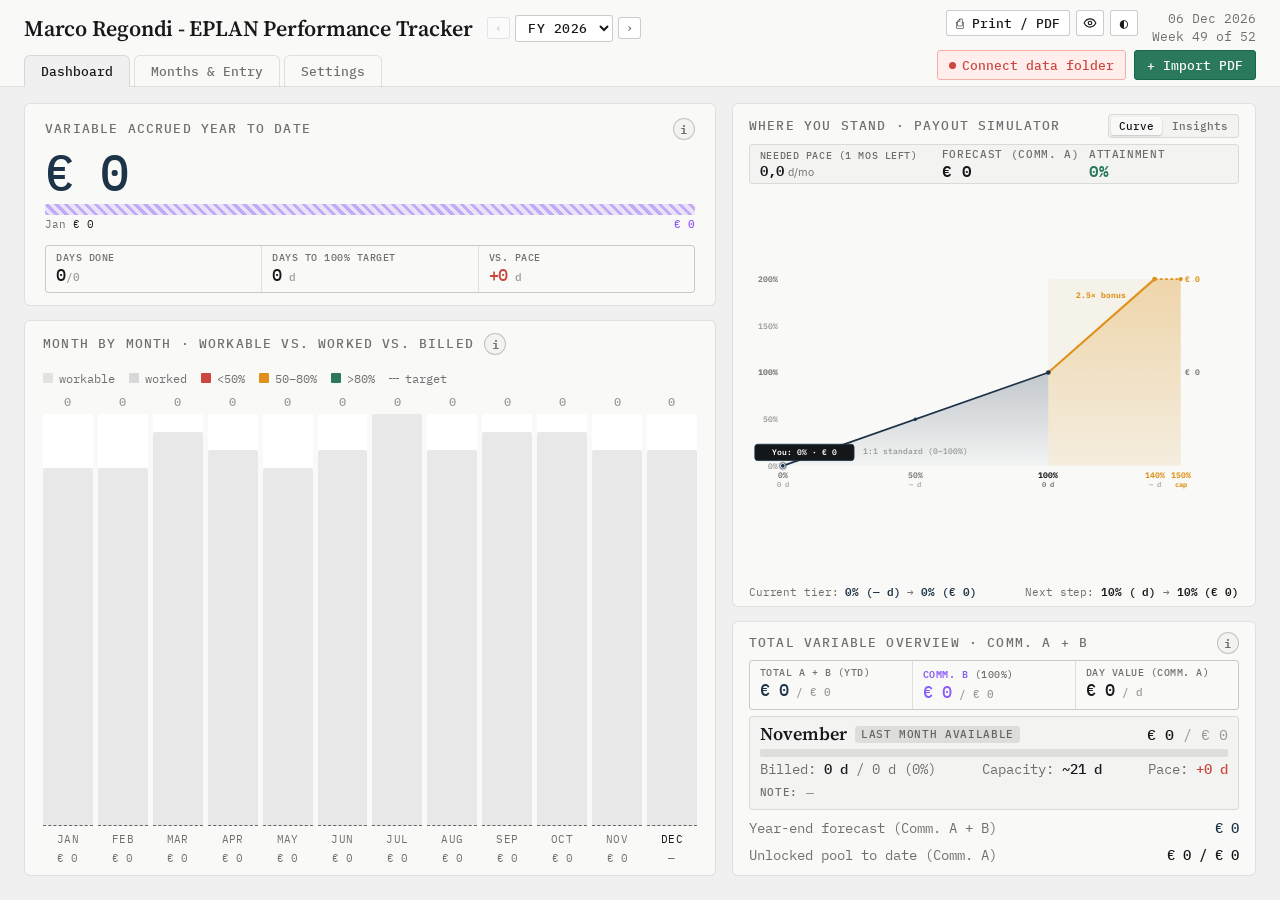
==== commit 445a636f: "Update mac.html" ====
--- a/mac.html
+++ b/mac.html
@@ -63,7 +63,7 @@
 window.__EPLAN_EXTERNAL_STORE__ = ${JSON.stringify(e,null,2)};
 `,r=new Blob([n],{type:"application/javascript;charset=utf-8"}),l=URL.createObjectURL(r),o=document.createElement("a");o.href=l,o.download="store-data.js",document.body.appendChild(o),o.click(),document.body.removeChild(o),URL.revokeObjectURL(l)}function x0(){const e=Ge(),t=JSON.stringify(e,null,2),n=new Blob([t],{type:"application/json;charset=utf-8"}),r=URL.createObjectURL(n),l=document.createElement("a");l.href=r,l.download="store.json",document.body.appendChild(l),l.click(),document.body.removeChild(l),URL.revokeObjectURL(r)}async function w0(e,t){let r=(await e.text()).trim();const l=r.indexOf("=");r.includes("__EPLAN_EXTERNAL_STORE__")&&l!==-1&&(r=r.slice(l+1).trim(),r.endsWith(";")&&(r=r.slice(0,-1).trim()));const o=JSON.parse(r);if(!o||typeof o!="object"||!o.years)throw new Error("Invalid file: does not contain valid EPLAN data.");return At(o),Gl(t)}const S0=new Intl.NumberFormat("it-IT",{useGrouping:"always",maximumFractionDigits:0});let prvM=!1;try{prvM=typeof localStorage<"u"&&localStorage.getItem("eplan_privacy")==="1"}catch{}function _e(e){if(prvM)return"\u20ac \u2022\u2022\u2022\u2022";const t=S0.format(Math.round(e)||0);return"\u20ac "+(t.includes(".")||Math.abs(e)<1e3?t:t.replace(/(\d)(\d{3})$/,"$1.$2"))}function k0(e){return prvM?"\u20ac \u2022\u2022":e>=1e3?"\u20ac "+(e/1e3).toFixed(1).replace(".",",")+"k":"\u20ac "+Math.round(e)}function Lo(e){return e.toFixed(1).replace(/\.0$/,"").replace(".",",")}function Re(e){return String(Math.round(e*100)/100).replace(".",",")}function E0(e){const t=Number(e.trim().replace(",","."));return Number.isFinite(t)?Math.max(0,t):0}const C0=["January","February","March","April","May","June","July","August","September","October","November","December"],_0=["jan","feb","mar","apr","may","jun","jul","aug","sep","oct","nov","dec"],Ke="oklch(0.52 0.09 165)",Ye0="oklch(0.72 0.15 70)",ot="oklch(0.58 0.17 27)",j0="rgb(29, 51, 72)",P0=20;function N0(e){const t=e%19,n=Math.floor(e/100),r=e%100,l=Math.floor(n/4),o=n%4,i=Math.floor((n+8)/25),s=Math.floor((n-i+1)/3),u=(19*t+n-l-s+15)%30,a=Math.floor(r/4),p=r%4,m=(32+2*o+2*a-u-p)%7,y=Math.floor((t+11*u+22*m)/451),g=Math.floor((u+m-7*y+114)/31),x=(u+m-7*y+114)%31+1,w=new Date(e,g-1,x),M=new Date(w);return M.setDate(w.getDate()+1),M}function af(e){const n=[[0,1],[0,6],[3,25],[4,1],[5,2],[7,15],[10,1],[11,8],[11,25],[11,26]].map(([r,l])=>new Date(e,r,l).toDateString());return n.push(N0(e).toDateString()),new Set(n)}function cf(e,t){const n=e.getDay();return n===0||n===6?!1:!t.has(e.toDateString())}function Ro(e,t){const n=af(e),r=new Date(e,t+1,0).getDate();let l=0;for(let o=1;o<=r;o++)cf(new Date(e,t,o),n)&&l++;return l}function T0(e,t,n){const r=af(e);let l=0;for(let o=1;o<n;o++)cf(new Date(e,t,o),r)&&l++;return l}function Ml(e){return e<=0?0:e<=100?e:Math.min(200,100+(e-100)*2.5)}function D0(e,t,prevYear){const n=e.year,r=t.getFullYear()===n?t.getMonth():11,l=e.done,o=e.realTime,i=e.officialDone,s=e.annualDaysTarget||0,u=e.annualCommissionA||0,a=e.annualCommissionB||0,p=e.commissionBAchievementPct||0,nts=e.notes||[],m=Array.from({length:12},(B,T)=>o[T]??Ro(n,T)),y=Array.from({length:12},(B,T)=>o[T]==null),g=m.reduce((B,T)=>B+T,0)||1,x=m.map(B=>s*B/g),w=m.map(B=>u*B/g),curHasD=l[r]>0||o[r]!=null,d=t.getFullYear()===n?(curHasD?1:0):t.getFullYear()<n?0:1,c=Math.round(l.reduce((B,T)=>B+T,0)*100)/100;function h(B){let T=0;for(let Ze=0;Ze<B;Ze++)T+=m[Ze];return T+=B===r?m[B]*d:m[B],T}function v(B){if(B<0)return 0;const T=h(B),Ze=l.slice(0,B+1).reduce((no,nn)=>no+nn,0),qe=s*T/g,dt=qe>0?Ze/qe*100:0;return u*T/g*(Ml(dt)/100)}const E=h(r),j=l.slice(0,r+1).reduce((B,T)=>B+T,0),_=s*E/g,P=_>0?j/_*100:0,A=Ml(P),L=u*E/g,re=L*(A/100),ft=a*(Math.min(200,p)/100),He=re,jr=L,Jl=u,en=s?Math.min(999,c/s*100):0,Ue=c-_,k=Ue<-.5,N=Lo(Math.abs(Ue)),D=Math.max(0,s-c),F=12-r-(curHasD?1:0),K=F>0?D/F:0,Ot=K>P0,Je=r+d||1,Ft=c/Je,$e=u*(A/100),Bt=$e,Ru=Math.max(0,L-re),zu=u+a||1,Iu=Math.min(100,re/zu*100),Zl=Math.min(100,u/zu*100),ff=Math.max(0,Zl-Iu),df=Math.max(0,100-Zl),pf="var(--hero-color)",hf=P>80?Ke:P>=50?Ye0:ot,ql=Array.from({length:12},(B,T)=>Ro(n,T)),tn=Math.max(1,...ql,...l,...x),mf=Math.min(100,Ft/tn*100)+"%",Au=C0.map((B,T)=>{const Ze=T<r,qe=T===r,dt=!Ze&&!qe,unrec=dt||(qe&&!curHasD),pt=x[T],no=Ze?pt:qe?pt*d:0,nn=l[T]-no,yf=pt?l[T]>=pt:!1,mp=pt>0?l[T]/pt*100:0,zn=unrec?null:v(T)-v(T-1),ro=o[T],mEuro=w[T]*(Ml(mp)/100),eVal=zn!==null?zn:l[T]>0?mEuro:null;return{index:T,name:B,short:_0[T],target:Math.round(pt*100)/100,done:l[T],tag:qe?"now":Ze?"":"planned",isCurrent:qe,isFuture:dt,isEstimated:y[T],isOverridden:i[T]!=null&&l[T]!==i[T]||i[T]==null&&l[T]>0,calendarDays:ql[T],realDays:ro,share:w[T],earned:zn,euro:eVal,calendarH:ql[T]/tn*100+"%",realH:ro!=null?Math.min(ro,tn)/tn*100+"%":"0%",doneH:Math.min(l[T],tn)/tn*100+"%",targetH:Math.min(pt,tn)/tn*100+"%",pctW:Math.min(100,mp)+"%",monthPctLabel:mp.toFixed(0)+"%",barColor:unrec?"var(--faint)":l[T]<=0?"var(--bar-worked)":mp>80?Ke:mp>=50?Ye0:ot,numColor:l[T]===0?"var(--faint)":"var(--ink)",labelColor:qe?"var(--ink)":"var(--muted)",rowBg:qe?"rgba(31,122,92,0.06)":"transparent",deltaColor:unrec?"var(--faint)":mp>80?Ke:mp>=50?Ye0:ot,deltaLabel:unrec?"\u2014":(nn>=0?"+":"\u2212")+Lo(Math.abs(nn))+" d",euroLabel:eVal===null?"\u2014":_e(eVal),euroShort:eVal===null?"\u2014":k0(eVal),shareLabel:_e(w[T]),euroColor:unrec?"var(--faint)":yf?Ke:"var(--ink)",note:nts[T]||""}});let bl,Pr,eo,to;k?(bl=`${N} days behind pace
 ${_e(He)} accrued so far.`,Ot?Pr="Reaching 100% of the annual target isn't realistic anymore \u2014 still worth pushing, just not to 100%.":Pr="Being behind mid-year is recoverable: achievement is judged cumulatively, and every day beyond pace pays an accelerated bonus above 100%."):(bl=`On pace \u2014 ${N} days ahead,
-${_e(He)} accrued.`,Pr=`Days beyond ${s}/year pay 2.5\u00d7 up to the 200% cap.`);P>80?(eo="var(--status-ahead-bg)",to="var(--status-ahead-border)"):P>=50?(eo="var(--status-amber-bg)",to="var(--status-amber-border)"):(eo="var(--status-behind-bg)",to="var(--status-behind-border)");const yoyPrevYear=n-1,yoyPeriodLabel=r===0?"Jan":`Jan\u2013${C0[r].slice(0,3)}`;let yoyHasData=!1,yoyLabel=`\u2014 (no FY ${yoyPrevYear} data)`,yoyColor="var(--faint)";if(prevYear&&Array.isArray(prevYear.done)&&prevYear.done.some(B=>B>0)){yoyHasData=!0;let pYtd=0;for(let B=0;B<=r;B++)pYtd+=B===r?(prevYear.done[B]||0)*d:prevYear.done[B]||0;const yDiff=j-pYtd,ySign=yDiff>=0?"+":"\u2212";yoyLabel=`${ySign}${Lo(Math.abs(yDiff))} d (${yoyPeriodLabel})`,yoyColor=Math.abs(yDiff)<.5?"var(--muted)":yDiff>=0?Ke:ot}return{year:n,mi:r,months:Au,annualDaysTarget:s,annualCommissionA:u,annualCommissionB:a,commissionBAchievementPct:p,doneTotal:c,achievementPct:en,tieredPct:Ml(en),pacingPct:P,pacingTieredPct:A,accruedA:re,accruedB:ft,accrued:He,availableA:L,available:jr,annual:Jl,rate:en,delta:Ue,dAbs:N,behind:k,payableLeft:D,monthsLeft:F,neededPerMonth:K,recoveryUnrealistic:Ot,avg:Ft,forecastA:$e,forecast:Bt,gapToDate:Ru,heroColor:pf,deltaColor:hf,accruedPct:Iu+"%",ceilingPct:Zl+"%",greyWidthPct:ff+"%",hatchWidthPct:df+"%",attainLabel:(s?c/s*100:0).toFixed(0)+"%",perDayLabel:_e(s?u/s:0),statusHeadline:bl,statusNote:Pr,statusBg:eo,statusBorder:to,todayLabel:t.toLocaleDateString("en-GB",{day:"2-digit",month:"short",year:"numeric"}),weekNo:Math.ceil((t.getTime()-new Date(n,0,1).getTime())/6048e5),accruedLabel:_e(He),accruedBLabel:_e(ft),annualLabel:_e(u+a),ceilingLabel:_e(u),rateLabel:en.toFixed(0)+"%",tierLabel:Ml(en).toFixed(0)+"%",deltaLabelHero:(Ue>=0?"+":"\u2212")+N+" d",deltaHeroValue:(Ue>=0?"+":"\u2212")+N,remainingDays:D.toFixed(0),neededPerMonthLabel:K.toFixed(1).replace(".",","),forecastEuroLabel:_e(Bt),lostEuroLabel:_e(Ru),avgLabel:Lo(Ft),avgLinePct:mf,hasOverrides:Au.some(B=>B.isOverridden),yoyPrevYear:yoyPrevYear,yoyHasData:yoyHasData,yoyLabel:yoyLabel,yoyColor:yoyColor,yoyPeriodLabel:yoyPeriodLabel}}function M0({onImported:e}){const t=ue.useRef(null),[n,r]=ue.useState(null),[l,o]=ue.useState(!1),[i,s]=ue.useState(Ks());ue.useEffect(()=>s0(()=>s(Ks())),[]);async function u(){try{i.needsPermission?await d0():await zi(),e()}catch(p){const m=p.message||"";m.toLowerCase().includes("abort")||r([{name:"Data folder",ok:!1,message:m}])}}async function a(p){if(!p||p.length===0)return;o(!0),r(null);const m=[];let ly;for(const y of Array.from(p))try{const{parsed:g,archivedToFolder:x}=await g0(y),w=x?" (saved to pdf-archive)":"";ly=g.year,m.push({name:y.name,ok:!0,message:`month ${g.month}/${g.year} \u2192 ${g.productiveDays} days${w}`})}catch(g){m.push({name:y.name,ok:!1,message:g.message})}r(m),o(!1),e(ly),t.current&&(t.current.value="")}return f.jsxs("div",{className:"eplan-no-print",style:{display:"flex",flexDirection:"column",alignItems:"flex-end",gap:6},children:[f.jsxs("div",{style:{display:"flex",alignItems:"center",gap:8,flexWrap:"wrap",justifyContent:"flex-end"},children:[i.supported?f.jsxs("button",{type:"button",onClick:u,title:i.connected?`Synced with folder "${i.folderName}" (click to change folder)`:i.needsPermission?`Click to reconnect sync with "${i.folderName}"`:"Connect your data folder to automatically save PDFs and data",style:{font:"500 12.5px/1 'IBM Plex Mono', monospace",padding:"6px 11px",minHeight:30,background:i.connected?"var(--status-ahead-bg)":i.needsPermission?"var(--status-amber-bg)":"var(--status-behind-bg)",color:i.connected?Ke:i.needsPermission?"var(--ink)":ot,border:`1px solid ${i.connected?"var(--status-ahead-border)":i.needsPermission?"var(--status-amber-border)":"var(--status-behind-border)"}`,borderRadius:3,cursor:"pointer",display:"flex",alignItems:"center",gap:6},children:[f.jsx("span",{style:{width:7,height:7,borderRadius:"50%",background:i.connected?Ke:i.needsPermission?Ye0:ot,animation:i.needsPermission?"eplanPulseDot 1.35s ease-in-out infinite":void 0}}),i.connected?`Connected to: ${i.folderName}`:i.needsPermission?`Reconnect to: ${i.folderName}`:"Connect data folder"]}):f.jsx("span",{title:"Safari on macOS doesn't support direct local directory linking. You can still import PDFs (+ Import PDF) and use Settings to load or export your store.json anytime.",style:{font:"400 11.5px/1 'IBM Plex Mono', monospace",color:"var(--muted)",padding:"4px 8px",background:"var(--subtle-bg)",border:"1px solid var(--hairline)",borderRadius:3},children:"Safari (Standalone)"}),f.jsx("input",{ref:t,type:"file",accept:"application/pdf",multiple:!0,onChange:p=>a(p.target.files),style:{display:"none"}}),f.jsx("button",{disabled:l,onClick:()=>{var p;return(p=t.current)==null?void 0:p.click()},style:{font:"500 12.5px/1 'IBM Plex Mono', monospace",padding:"6px 12px",minHeight:30,background:l?"var(--subtle-bg)":Ke,color:l?"var(--faint)":"#fff",border:"1px solid oklch(0.46 0.09 165)",borderRadius:3,cursor:l?"default":"pointer"},children:l?"Importing\u2026":"+ Import PDF"})]}),n&&f.jsx("div",{style:{display:"flex",flexDirection:"column",gap:4,alignItems:"flex-end",maxWidth:420},children:n.map((p,m)=>f.jsxs("div",{style:{display:"flex",alignItems:"flex-start",gap:6,font:"400 12px/1.5 'IBM Plex Mono', monospace",color:p.ok?"var(--muted)":ot,textAlign:"right"},children:[f.jsx("span",{style:{width:7,height:7,borderRadius:"50%",background:p.ok?Ke:ot,flexShrink:0,marginTop:4}}),f.jsxs("span",{children:[p.name,": ",p.message]})]},m))})]})}function zo(e){return{font:"500 13px/1 'IBM Plex Mono', monospace",padding:"7px 16px",minHeight:32,cursor:"pointer",border:"1px solid var(--card-border)",borderBottom:"none",borderRadius:"var(--card-radius) var(--card-radius) 0 0",background:e?"var(--ground)":"transparent",color:e?"var(--ink)":"var(--muted)",position:"relative",top:1}}const hBtn0={font:"500 12.5px/1 'IBM Plex Mono', monospace",padding:"5px 9px",minHeight:26,background:"var(--input-bg)",color:"var(--ink)",border:"1px solid var(--input-border)",borderRadius:3,cursor:"pointer",display:"inline-flex",alignItems:"center",gap:5};function Ey0({off:e}){return f.jsxs("svg",{width:14,height:14,viewBox:"0 0 24 24",fill:"none",stroke:"currentColor",strokeWidth:2,strokeLinecap:"round",strokeLinejoin:"round",children:[f.jsx("path",{d:"M2 12s3.6-7 10-7 10 7 10 7-3.6 7-10 7-10-7-10-7Z"}),f.jsx("circle",{cx:12,cy:12,r:3}),e&&f.jsx("line",{x1:3,y1:21,x2:21,y2:3})]})}function L0({year:e,availableYears:ay,onYearChange:oy,todayLabel:t,weekNo:n,tab:r,onTabChange:l,onImported:o,theme:th,onToggleTheme:otT,privacy:prv,onTogglePrivacy:otP,onPrint:op,hasOverrides:hOv,onRestore:oRes}){const minY=ay.length>0?Math.min(...ay):2026,canPrev=e>minY;return f.jsxs("header",{style:{borderBottom:"1px solid var(--card-border)",background:"var(--surface)",position:"sticky",top:0,zIndex:5,flexShrink:0},children:[f.jsxs("div",{style:{width:"100%",padding:"10px 24px 4px",display:"flex",flexWrap:"wrap",gap:12,alignItems:"center",justifyContent:"space-between"},children:[f.jsxs("div",{style:{display:"flex",alignItems:"center",gap:14,flexWrap:"wrap"},children:[f.jsx("div",{style:{font:"600 22px/1.2 'Source Serif 4', Georgia, serif",letterSpacing:"-0.01em"},children:"Marco Regondi - EPLAN Performance Tracker"}),f.jsxs("div",{style:{display:"flex",alignItems:"center",gap:5},children:[f.jsx("button",{type:"button",className:"eplan-no-print",disabled:!canPrev,onClick:()=>canPrev&&oy(e-1),title:canPrev?`Switch to FY ${e-1}`:`FY ${minY} is the first available year`,style:{...hBtn0,padding:"3px 7px",minHeight:22,fontSize:12,color:canPrev?"var(--muted)":"var(--faint)",cursor:canPrev?"pointer":"default",opacity:canPrev?1:.45},children:"\u2039"}),f.jsx("select",{"aria-label":"Fiscal Year",value:e,onChange:g=>oy(Number(g.target.value)),style:{font:"500 13px/1.2 'IBM Plex Mono', monospace",color:"var(--ink)",background:"var(--input-bg)",border:"1px solid var(--input-border)",borderRadius:3,padding:"3px 8px",minHeight:22,letterSpacing:"0.04em",cursor:"pointer"},children:ay.map(g=>f.jsxs("option",{value:g,children:["FY ",g]},g))}),f.jsx("button",{type:"button",className:"eplan-no-print",onClick:()=>oy(e+1),title:`Switch to FY ${e+1}`,style:{...hBtn0,padding:"3px 7px",minHeight:22,fontSize:12,color:"var(--muted)"},children:"\u203a"}),hOv&&oRes&&f.jsxs("button",{type:"button",className:"eplan-no-print",onClick:()=>{window.confirm("Revert all simulated/hand-edited months back to their official PDF values?")&&oRes()},title:"One or more months have simulated values \u2014 click to restore official PDF values",style:{marginLeft:6,font:"500 12px/1 'IBM Plex Mono', monospace",padding:"4px 9px",background:"var(--status-amber-bg)",color:"var(--ink)",border:"1px solid var(--status-amber-border)",borderRadius:3,cursor:"pointer",display:"inline-flex",alignItems:"center",gap:6},children:[f.jsx("span",{style:{width:6,height:6,borderRadius:"50%",background:Ye0}}),f.jsx("span",{children:"Simulated \u00b7 Restore PDFs"})]})]})]}),f.jsxs("div",{style:{display:"flex",alignItems:"flex-start",gap:14},children:[f.jsxs("div",{className:"eplan-no-print",style:{display:"flex",alignItems:"center",gap:6},children:[f.jsx("button",{type:"button",onClick:op,title:"Print or save as A4 Landscape PDF",style:hBtn0,children:"\u2399 Print / PDF"}),f.jsx("button",{type:"button",onClick:otP,title:prv?"Show \u20ac amounts (shortcut: P)":"Hide \u20ac amounts \u2014 Privacy mode (shortcut: P)","aria-label":prv?"Show \u20ac amounts":"Hide \u20ac amounts",style:{...hBtn0,width:28,padding:0,justifyContent:"center",background:prv?"var(--status-amber-bg)":"var(--input-bg)",border:`1px solid ${prv?"var(--status-amber-border)":"var(--input-border)"}`,color:prv?"oklch(0.72 0.15 70)":"var(--ink)"},children:f.jsx(Ey0,{off:!!prv})}),f.jsx("button",{type:"button",onClick:otT,title:th==="dark"?"Switch to light mode":"Switch to dark mode","aria-label":th==="dark"?"Switch to light mode":"Switch to dark mode",style:{...hBtn0,width:28,padding:0,justifyContent:"center",fontSize:14},children:th==="dark"?"\u2600":"\u25d0"})]}),f.jsxs("div",{style:{font:"400 13px/1.4 'IBM Plex Mono', monospace",color:"var(--muted)",textAlign:"right"},children:[f.jsx("div",{children:t}),f.jsxs("div",{children:["Week ",n," of 52"]})]})]})]}),f.jsxs("div",{className:"eplan-no-print",style:{width:"100%",padding:"0 24px 0",display:"flex",alignItems:"flex-end",justifyContent:"space-between",gap:12},children:[f.jsxs("div",{style:{display:"flex",gap:4},children:[f.jsx("button",{style:zo(r==="dashboard"),onClick:()=>l("dashboard"),children:"Dashboard"}),f.jsx("button",{style:zo(r==="months"),onClick:()=>l("months"),children:"Months & Entry"}),f.jsx("button",{style:zo(r==="settings"),onClick:()=>l("settings"),children:"Settings"})]}),f.jsx("div",{style:{marginBottom:6},children:f.jsx(M0,{onImported:o})})]})]})}let hA0=!1;function Cu0(e){const[n,r]=ue.useState(()=>hA0?1:0);return ue.useEffect(()=>{if(hA0){r(1);return}let l=0;const o=performance.now();function i(s){const u=Math.min(1,(s-o)/e);r(1-Math.pow(1-u,3)),u<1?l=requestAnimationFrame(i):hA0=!0}return l=requestAnimationFrame(i),()=>cancelAnimationFrame(l)},[e]),n}function R0({year:yr,derived:e}){const defIdx=(()=>{const curY=new Date().getFullYear();for(let i=(e.year<curY?11:Math.max(0,e.mi-1));i>=0;i--){if(e.months[i].realDays!=null||e.months[i].done>0)return i}return e.mi>0?e.mi-1:0})(),[selIdx,setSelIdx]=ue.useState(null),actIdx=selIdx??defIdx;ue.useEffect(()=>{function kd(ev){ev.key==="Escape"&&setSelIdx(null)}return window.addEventListener("keydown",kd),()=>window.removeEventListener("keydown",kd)},[]);const c=e.months[actIdx]??e.months[defIdx],isCst=selIdx!==null,l=_e(e.accruedA+e.accruedB),o=_e(e.forecast+e.accruedB),i=_e(e.annualCommissionB),p=Cu0(550),aAcc=p<1?_e(e.accruedA*p):e.accruedLabel,aTot=p<1?_e((e.accruedA+e.accruedB)*p):l;const aNeed=p<1?(e.neededPerMonth*p).toFixed(1).replace(".",","):e.neededPerMonthLabel;const daysTgt=e.annualDaysTarget||0,commA=e.annualCommissionA||0;let curStep=0;for(const st of A0){if(e.achievementPct>=st.a)curStep=st.a}const curTierP=Ml(curStep),curDays=daysTgt>0?((daysTgt*curStep)/100).toFixed(1).replace(".0",""):"\u2014",curVal=_e(commA*(curTierP/100));const nxtStep=curStep<150?curStep+10:null,nxtDays=nxtStep!=null&&daysTgt>0?((daysTgt*nxtStep)/100).toFixed(1).replace(".0",""):null,nxtTierP=nxtStep!=null?Ml(nxtStep):null,nxtVal=nxtStep!=null?_e(commA*(nxtTierP/100)):null;const curAttainPct=Math.min(150,Math.max(0,e.achievementPct||0)),curMultiplierPct=Ml(curAttainPct),curX=58+(curAttainPct/150)*682,curY=334-(Math.min(200,curMultiplierPct)/200)*320,badgeX=Math.min(730,Math.max(95,curX)),badgeY=curY<50?curY+30:curY-20,curColor=curAttainPct>100?Ye0:"var(--hero-color)";const[card1View,setCard1View]=ue.useState("curve"),svgRef=ue.useRef(null),[hoverState,setHoverState]=ue.useState(null);function handleSvgMouseMove(ev){const svg=svgRef.current;if(!svg)return;let svgX;const ctm=svg.getScreenCTM();if(ctm){const pt=svg.createSVGPoint();pt.x=ev.clientX;pt.y=ev.clientY;svgX=pt.matrixTransform(ctm.inverse()).x}else{const rect=svg.getBoundingClientRect();if(rect.width<=0)return;svgX=((ev.clientX-rect.left)/rect.width)*840}if(svgX<45||svgX>755){setHoverState(null);return}const clampedX=Math.max(58,Math.min(740,svgX)),rawPct=((clampedX-58)/682)*150,snapPoints=[{pct:0,name:"0% Start"},{pct:100,name:"100% Target"},{pct:140,name:"140% Cap"},{pct:150,name:"150% Ceiling"}];if(Number.isFinite(curAttainPct)&&curAttainPct>=0&&curAttainPct<=150&&!snapPoints.some(sp=>Math.abs(sp.pct-curAttainPct)<2.5)){snapPoints.push({pct:curAttainPct,name:"Current"})}const SNAP_RADIUS_PX=5;let selectedPct=rawPct,snapLabel=null,minDist=Infinity;for(const sp of snapPoints){const spX=58+(sp.pct/150)*682,dist=Math.abs(svgX-spX);if(dist<=SNAP_RADIUS_PX&&dist<minDist){minDist=dist;selectedPct=sp.pct;snapLabel=sp.name}}setHoverState({pct:selectedPct,snapLabel})}function handleSvgMouseLeave(){setHoverState(null)}let hoverData=null;if(hoverState!==null){const hPct=Math.max(0,Math.min(150,hoverState.pct)),hDays=daysTgt>0?(hPct/100)*daysTgt:0,hMultiplier=Ml(hPct),hEuro=commA*(hMultiplier/100),hX=58+(hPct/150)*682,hY=334-(Math.min(200,hMultiplier)/200)*320,hDeltaDays=hDays-e.doneTotal,hDeltaEuro=hEuro-e.accruedA,hColor=hPct<=100?"var(--hero-color)":Ye0,hTierBadge=hPct<100?"1:1 standard":hPct<140?"2.5× bonus":"200% cap",ttipX=Math.min(630,Math.max(125,hX)),ttipY=hY<75?hY+16:hY-78;hoverData={pct:hPct,days:hDays,multiplier:hMultiplier,euro:hEuro,x:hX,y:hY,deltaDays:hDeltaDays,deltaEuro:hDeltaEuro,color:hColor,tierBadge:hTierBadge,snapLabel:hoverState.snapLabel,isSnapped:hoverState.snapLabel!==null,ttipX,ttipY}}const isOverlappingBadge=Boolean(hoverData&&((Math.abs(hoverData.ttipX-badgeX)<185&&Math.abs(hoverData.ttipY-badgeY)<75)||Math.abs(hoverData.x-curX)<40));return f.jsx("main",{style:{width:"100%",minWidth:1024,height:"100%",flex:1,minHeight:0,padding:"16px 24px 24px 24px",boxSizing:"border-box",display:"flex",flexDirection:"column",overflow:"hidden"},children:f.jsxs("section",{style:{display:"grid",gridTemplateColumns:"minmax(0, 1.32fr) minmax(0, 1fr)",gap:16,alignItems:"stretch",flex:1,minHeight:0,height:"100%"},children:[f.jsxs("div",{style:{display:"flex",flexDirection:"column",gap:14,height:"100%",minHeight:0},children:[f.jsxs("div",{className:"eplan-card",style:{background:"var(--surface)",border:"1px solid var(--card-border)",borderRadius:"var(--card-radius)",padding:"14px 20px 12px",display:"flex",flexDirection:"column",gap:10,flexShrink:0,animation:"eplanCardIn 0.35s cubic-bezier(0.16, 1, 0.3, 1) 0s both"},children:[f.jsxs("div",{style:{display:"flex",alignItems:"center",justifyContent:"space-between",gap:16,flexWrap:"wrap"},children:[f.jsx("div",{style:{font:"500 13px/1.4 'IBM Plex Mono', monospace",textTransform:"uppercase",letterSpacing:"0.09em",color:"var(--muted)"},children:"Variable accrued year to date"}),f.jsx(Ip0,{direction:"down",title:"Guide \u00b7 Variable Accrued YTD",items:[{term:`Accrued (${e.accruedLabel})`,desc:`Commission A earned year to date (${Re(e.doneTotal)} d \u00d7 ${e.perDayLabel}/d).`},{term:"Progress bar",desc:`Dark blue shows accrued Commission A; ${e.ceilingLabel} marks the 100% Commission A ceiling; the violet hatched zone represents Commission B up to the ${e.annualLabel} grand total.`},{term:`Days done (${Re(e.doneTotal)}/${e.annualDaysTarget})`,desc:"Total productive billable days (from imported PDFs) against your annual target."},{term:`Days to 100% target (${e.remainingDays} d)`,desc:`Remaining billable days needed to reach the ${e.annualDaysTarget}-day annual target.`},{term:`Vs. pace (${e.deltaHeroValue} d)`,desc:"Difference between days billed so far and the days expected by today based on elapsed working days."}]})]}),f.jsx("div",{style:{fontFamily:"'IBM Plex Mono', monospace",fontWeight:500,fontSize:"clamp(34px, 3.8vw, 52px)",lineHeight:.9,letterSpacing:"-0.035em",color:e.heroColor},children:aAcc}),f.jsxs("div",{children:[f.jsxs("div",{style:{display:"flex",height:11,borderRadius:2,overflow:"hidden",transformOrigin:"left center",animation:"eplanBarGrowX 0.85s cubic-bezier(0.16, 1, 0.3, 1) 0.08s both"},children:[f.jsx("div",{style:{width:e.accruedPct,background:e.heroColor,transition:"width 0.5s cubic-bezier(0.16, 1, 0.3, 1)"}}),f.jsx("div",{style:{width:e.greyWidthPct,background:"var(--bar-workable)",transition:"width 0.5s cubic-bezier(0.16, 1, 0.3, 1)"}}),f.jsx("div",{style:{width:e.hatchWidthPct,transition:"width 0.5s cubic-bezier(0.16, 1, 0.3, 1)",background:"repeating-linear-gradient(45deg, rgba(139,92,246,0.50) 0, rgba(139,92,246,0.50) 3px, rgba(139,92,246,0.14) 3px, rgba(139,92,246,0.14) 7px)"}})]}),f.jsxs("div",{style:{position:"relative",height:16,marginTop:4,font:"400 11px/1 'IBM Plex Mono', monospace",color:"var(--muted)"},children:[f.jsx("span",{style:{position:"absolute",left:0},children:"Jan"}),f.jsx("span",{style:{position:"absolute",left:`clamp(38px, ${e.ceilingPct}, calc(100% - 68px))`,transform:"translateX(-50%)",whiteSpace:"nowrap",color:"var(--ink)"},children:e.ceilingLabel}),f.jsx("span",{style:{position:"absolute",right:0,color:"#8b5cf6",fontWeight:500},children:e.annualLabel})]})]}),f.jsxs("div",{style:{display:"grid",gridTemplateColumns:"repeat(3, minmax(0, 1fr))",gap:1,background:"var(--hairline)",border:"1px solid var(--card-border)",borderRadius:"var(--control-radius)",overflow:"hidden"},children:[f.jsx(Io,{label:"Days done",value:Re(e.doneTotal),suffix:`/${e.annualDaysTarget}`,compact:!0}),f.jsx(Io,{label:"Days to 100% target",value:e.remainingDays,suffix:" d",compact:!0}),f.jsx(Io,{label:"Vs. pace",value:e.deltaHeroValue,suffix:" d",color:e.deltaColor,compact:!0})]})]}),f.jsxs("div",{className:"eplan-card",style:{background:"var(--surface)",border:"1px solid var(--card-border)",borderRadius:"var(--card-radius)",padding:"12px 18px 10px",flex:1,minHeight:0,display:"flex",flexDirection:"column",animation:"eplanCardIn 0.35s cubic-bezier(0.16, 1, 0.3, 1) 0.06s both"},children:[f.jsxs("div",{style:{display:"flex",flexWrap:"wrap",gap:16,alignItems:"center",justifyContent:"space-between"},children:[f.jsxs("div",{style:{display:"flex",alignItems:"center",gap:10},children:[f.jsx("div",{style:{font:"500 13px/1.4 'IBM Plex Mono', monospace",textTransform:"uppercase",letterSpacing:"0.09em",color:"var(--muted)"},children:"Month by month \u00b7 workable vs. worked vs. billed"}),f.jsx(Ip0,{direction:"up",align:"left",title:"Guide \u00b7 Monthly Chart",items:[{term:"Click any month bar",desc:"Click a month to inspect its detailed breakdown in the bottom-right card. Click again to return to the previous month."},{term:"Workable & Worked",desc:"Light grey = standard Italian calendar working days; medium grey = actual days worked (Real time from PDF)."},{term:"Billed (<50% \u00b7 50\u201380% \u00b7 >80%)",desc:"Productive days billed in the month (top number), color-coded by percentage of that month's target."},{term:"Dashed line on each bar (target)",desc:"Marks 100% of that specific month's billable days target, weighted by working days."}]})]}),f.jsxs("div",{style:{display:"flex",flexWrap:"wrap",gap:14,font:"400 12px/1.3 'IBM Plex Mono', monospace",color:"var(--muted)"},children:[f.jsx(Ao,{color:"var(--bar-workable)",label:"workable"}),f.jsx(Ao,{color:"var(--bar-worked)",label:"worked"}),f.jsx(Ao,{color:ot,label:"<50%"}),f.jsx(Ao,{color:Ye0,label:"50\u201380%"}),f.jsx(Ao,{color:Ke,label:">80%"}),f.jsxs("span",{style:{display:"flex",alignItems:"center",gap:6},children:[f.jsx("span",{style:{width:10,borderTop:"1.5px dashed var(--target-tick)",display:"inline-block"}}),"target"]})]})]}),f.jsx("div",{className:"eplan-month-grid",style:{display:"grid",gridTemplateColumns:"repeat(12, minmax(0, 1fr))",gridTemplateRows:"1fr",gap:5,marginTop:10,flex:1,minHeight:0},children:e.months.map(t=>{const dl=.12+t.index*.04,isSel=selIdx===t.index;return f.jsxs("div",{className:"eplan-month-col",onClick:()=>setSelIdx(g=>g===t.index?null:t.index),title:`${t.name}: ${Re(t.done)} d billed / ${Re(t.target)} d target (${t.monthPctLabel}) \u00b7 ${t.euroLabel}${t.note?`\nNote: ${t.note}`:""}\nClick to inspect`,style:{display:"flex",flexDirection:"column",alignItems:"stretch",gap:6,cursor:"pointer"},children:[f.jsx("div",{style:{font:"500 11.5px/1 'IBM Plex Mono', monospace",textAlign:"center",color:t.numColor},children:Re(t.done)}),f.jsxs("div",{className:"eplan-month-track",style:{position:"relative",flex:1,minHeight:50,background:"var(--track-bg)",borderRadius:2,outline:isSel?"2px solid var(--hero-color)":void 0},children:[f.jsx("div",{style:{position:"absolute",left:0,right:0,bottom:0,height:t.calendarH,background:"var(--bar-workable)",borderRadius:2,transformOrigin:"bottom",animation:`eplanBarGrowY 0.65s cubic-bezier(0.16, 1, 0.3, 1) ${dl}s both`,transition:"height 0.45s cubic-bezier(0.16, 1, 0.3, 1)"}}),f.jsx("div",{style:{position:"absolute",left:0,right:0,bottom:0,height:t.realH,background:"var(--bar-worked)",borderRadius:2,transformOrigin:"bottom",animation:`eplanBarGrowY 0.7s cubic-bezier(0.16, 1, 0.3, 1) ${dl+.04}s both`,transition:"height 0.45s cubic-bezier(0.16, 1, 0.3, 1)"}}),f.jsx("div",{style:{position:"absolute",left:0,right:0,bottom:0,height:t.doneH,background:t.barColor,borderRadius:2,transformOrigin:"bottom",animation:`eplanBarGrowY 0.78s cubic-bezier(0.16, 1, 0.3, 1) ${dl+.08}s both`,transition:"height 0.45s cubic-bezier(0.16, 1, 0.3, 1), background-color 0.3s ease"}}),f.jsx("div",{title:`Monthly target: ${Re(t.target)} d`,style:{position:"absolute",left:0,right:0,bottom:t.targetH,borderTop:"1.5px dashed var(--target-tick)",pointerEvents:"none",animation:`eplanFadeIn 0.5s ease ${dl+.25}s both`}})]}),f.jsx("div",{style:{font:isSel?"600 11px/1.3 'IBM Plex Mono', monospace":"400 11px/1.3 'IBM Plex Mono', monospace",textAlign:"center",textTransform:"uppercase",letterSpacing:"0.03em",color:isSel?"var(--hero-color)":t.labelColor},children:t.short}),f.jsx("div",{style:{font:"400 10.5px/1.2 'IBM Plex Mono', monospace",textAlign:"center",color:"var(--muted)"},children:t.euroShort})]},t.index)})})]})]}),f.jsxs("div",{style:{display:"flex",flexDirection:"column",gap:14,height:"100%",minHeight:0},children:[f.jsxs("div",{className:"eplan-card",style:{background:"var(--surface)",border:card1View==="insights"?`1px solid ${e.statusBorder}`:"1px solid var(--card-border)",boxShadow:card1View==="insights"?`0 0 0 1px ${e.statusBorder}`:"none",borderRadius:"var(--card-radius)",padding:"10px 16px 8px",display:"flex",flexDirection:"column",gap:6,flex:1,minHeight:0,animation:"eplanCardIn 0.35s cubic-bezier(0.16, 1, 0.3, 1) 0.03s both",transition:"border-color 0.25s ease, box-shadow 0.25s ease"},children:[f.jsxs("div",{style:{display:"flex",alignItems:"center",justifyContent:"space-between",gap:10,flexWrap:"wrap",flexShrink:0},children:[f.jsx("span",{style:{font:"500 13px/1.4 'IBM Plex Mono', monospace",textTransform:"uppercase",letterSpacing:"0.09em",color:"var(--muted)",whiteSpace:"nowrap"},children:card1View==="curve"?"Where you stand \u00b7 Payout Simulator":"Where you stand \u00b7 Performance Insights"}),f.jsxs("div",{style:{display:"flex",alignItems:"center",gap:8,flexShrink:0},children:[card1View==="insights"&&f.jsx(Ip0,{direction:"down",title:"Guide \u00b7 Where You Stand & Insights",items:[{term:`${e.neededPerMonthLabel} billable days / month`,desc:`Billable days per month needed across the ${e.monthsLeft} remaining months to hit 100% of the ${e.annualDaysTarget}-day annual target.`},{term:`Payout rate (${e.tierLabel})`,desc:"Cumulative attainment weighted by elapsed working time. Up to 100% pays 1:1; above 100% each point pays 2.5\u00d7 up to the 200% cap."},{term:`Full-year attainment (${e.rateLabel})`,desc:`Share of the full annual target completed so far (${Re(e.doneTotal)} d out of ${e.annualDaysTarget} d).`},{term:`Avg. so far (${e.avgLabel} d/month)`,desc:"Average billable days per elapsed month year to date."},{term:`Forecast at current pace (${e.forecastEuroLabel})`,desc:`Projected full-year Commission A if you maintain your current pace (${e.tierLabel} of ${e.ceilingLabel}).`},{term:`Left on the table (${e.lostEuroLabel})`,desc:`Gap between the Commission A pool unlocked to date (${_e(e.availableA)}) and what you have accrued so far (${e.accruedLabel}).`}]}),f.jsxs("div",{style:{display:"inline-flex",background:"var(--subtle-bg)",border:"1px solid var(--hairline)",borderRadius:"var(--control-radius)",padding:2,gap:2},children:[f.jsx("button",{type:"button",onClick:()=>setCard1View("curve"),style:{padding:"2px 8px",fontSize:11,fontFamily:"'IBM Plex Mono', monospace",fontWeight:500,borderRadius:3,border:"none",cursor:"pointer",background:card1View==="curve"?"var(--surface)":"transparent",color:card1View==="curve"?"var(--ink)":"var(--muted)",boxShadow:card1View==="curve"?"0 1px 2px rgba(0,0,0,0.2)":"none",transition:"all 0.15s ease"},children:"Curve"}),f.jsx("button",{type:"button",onClick:()=>setCard1View("insights"),style:{padding:"2px 8px",fontSize:11,fontFamily:"'IBM Plex Mono', monospace",fontWeight:500,borderRadius:3,border:"none",cursor:"pointer",background:card1View==="insights"?"var(--surface)":"transparent",color:card1View==="insights"?"var(--ink)":"var(--muted)",boxShadow:card1View==="insights"?"0 1px 2px rgba(0,0,0,0.2)":"none",transition:"all 0.15s ease"},children:"Insights"})]})]})]}),card1View==="insights"?f.jsxs("div",{style:{display:"flex",flexDirection:"column",flex:1,minHeight:0,justifyContent:"space-between"},children:[f.jsxs("div",{children:[f.jsx("div",{style:{font:"600 24px/1.24 'Source Serif 4', Georgia, serif",letterSpacing:"-0.012em",marginTop:6,whiteSpace:"pre-line"},children:e.statusHeadline}),f.jsx("div",{style:{font:"400 13.5px/1.5 'IBM Plex Sans', sans-serif",color:"var(--muted)",marginTop:6},children:e.statusNote}),f.jsxs("div",{style:{display:"flex",alignItems:"baseline",gap:10,marginTop:14},children:[f.jsx("div",{style:{font:"500 42px/1 'IBM Plex Mono', monospace",letterSpacing:"-0.03em",color:e.recoveryUnrealistic?ot:"var(--ink)"},children:aNeed}),f.jsx("div",{style:{font:"400 13.5px/1.45 'IBM Plex Sans', sans-serif",color:"var(--muted)"},children:`billable days / month still needed, ${e.monthsLeft} months left`})]}),e.recoveryUnrealistic&&f.jsx("div",{style:{font:"400 12.5px/1.4 'IBM Plex Mono', monospace",color:ot,marginTop:4},children:"Above what a month can physically hold (~20 working days)."})]}),f.jsxs("div",{style:{display:"flex",flexDirection:"column",gap:2,marginTop:12},children:[f.jsx("div",{style:{height:1,background:"var(--hairline)",marginBottom:6}}),f.jsx(Wn,{label:"Payout rate",value:e.tierLabel,valueColor:e.tieredPct>100?Ke:void 0}),f.jsx(Wn,{label:"Full-year attainment",value:e.rateLabel}),f.jsx(Wn,{label:"Avg. so far",value:`${e.avgLabel} d/month`}),f.jsx(Wn,{label:"Forecast at current pace (Comm. A)",value:e.forecastEuroLabel}),f.jsx(Wn,{label:"Left on the table",value:e.lostEuroLabel}),(e.yoyHasData||e.yoyPrevYear>=2026)&&f.jsx(Wn,{label:`Vs. FY ${e.yoyPrevYear}`,value:e.yoyLabel,valueColor:e.yoyColor})]})]}):f.jsxs("div",{style:{display:"flex",flexDirection:"column",flex:1,minHeight:0,gap:5},children:[f.jsxs("div",{style:{display:"grid",gridTemplateColumns:"1.25fr 1fr 1fr",gap:8,alignItems:"center",background:"var(--subtle-bg)",border:"1px solid var(--hairline)",borderRadius:"var(--control-radius)",padding:"4px 10px",flexShrink:0},children:[f.jsxs("div",{children:[f.jsxs("div",{style:{font:"500 9.5px/1 'IBM Plex Mono', monospace",textTransform:"uppercase",letterSpacing:"0.06em",color:"var(--muted)",marginBottom:2},children:["Needed pace (",e.monthsLeft," mos left)"]}),f.jsxs("div",{style:{display:"flex",alignItems:"baseline",gap:4},children:[f.jsx("span",{style:{font:"600 14px/1 'IBM Plex Mono', monospace",color:e.recoveryUnrealistic?ot:"var(--ink)"},children:aNeed}),f.jsx("span",{style:{font:"400 10.5px/1 'IBM Plex Sans', sans-serif",color:"var(--muted)"},children:"d/mo"})]})]}),f.jsxs("div",{children:[f.jsx("div",{style:{font:"500 11px/1 'IBM Plex Mono', monospace",textTransform:"uppercase",letterSpacing:"0.06em",color:"var(--muted)",marginBottom:3},children:"Forecast (Comm. A)"}),f.jsx("div",{style:{font:"600 16px/1 'IBM Plex Mono', monospace",color:"var(--ink)"},children:e.forecastEuroLabel})]}),f.jsxs("div",{children:[f.jsx("div",{style:{font:"500 11px/1 'IBM Plex Mono', monospace",textTransform:"uppercase",letterSpacing:"0.06em",color:"var(--muted)",marginBottom:3},children:e.lostEuro>0?"Left on table":"Attainment"}),f.jsx("div",{style:{font:"600 16px/1 'IBM Plex Mono', monospace",color:e.lostEuro>0?ot:Ke},children:e.lostEuro>0?e.lostEuroLabel:e.rateLabel})]})]}),f.jsx("div",{style:{position:"relative",width:"100%",flex:1,minHeight:0},children:f.jsxs("svg",{ref:svgRef,viewBox:"0 0 840 378",preserveAspectRatio:"xMidYMid meet",onMouseMove:handleSvgMouseMove,onMouseLeave:handleSvgMouseLeave,onTouchMove:ev=>{ev.touches&&ev.touches[0]&&handleSvgMouseMove({clientX:ev.touches[0].clientX,clientY:ev.touches[0].clientY})},onTouchEnd:handleSvgMouseLeave,style:{position:"absolute",inset:0,width:"100%",height:"100%",overflow:"visible",fontFamily:"'IBM Plex Mono', monospace",cursor:"crosshair",userSelect:"none"},children:[f.jsx("defs",{children:f.jsxs(f.Fragment,{children:[f.jsxs("linearGradient",{id:"dashCurveBlueGrad",x1:"0",y1:"0",x2:"0",y2:"1",children:[f.jsx("stop",{offset:"0%",stopColor:"var(--hero-color)",stopOpacity:"0.25"}),f.jsx("stop",{offset:"100%",stopColor:"var(--hero-color)",stopOpacity:"0.03"})]}),f.jsxs("linearGradient",{id:"dashCurveAmberGrad",x1:"0",y1:"0",x2:"0",y2:"1",children:[f.jsx("stop",{offset:"0%",stopColor:Ye0,stopOpacity:"0.30"}),f.jsx("stop",{offset:"100%",stopColor:Ye0,stopOpacity:"0.05"})]})]})}),f.jsx("line",{x1:"58",y1:"14",x2:"740",y2:"14",stroke:"rgba(255,255,255,0.09)",strokeWidth:"1",strokeDasharray:"4 4"}),f.jsx("text",{x:"50",y:"19",fill:"var(--muted)",fontSize:"13.5",fontWeight:"600",textAnchor:"end",children:"200%"}),f.jsx("text",{x:"748",y:"19",fill:Ye0,fontSize:"14.5",fontWeight:"700",textAnchor:"start",children:_e(commA*2)}),f.jsx("line",{x1:"58",y1:"94",x2:"740",y2:"94",stroke:"rgba(255,255,255,0.09)",strokeWidth:"1",strokeDasharray:"4 4"}),f.jsx("text",{x:"50",y:"99",fill:"var(--faint)",fontSize:"13.5",fontWeight:"600",textAnchor:"end",children:"150%"}),f.jsx("line",{x1:"58",y1:"174",x2:"740",y2:"174",stroke:"rgba(255,255,255,0.14)",strokeWidth:"1.2",strokeDasharray:"4 4"}),f.jsx("text",{x:"50",y:"179",fill:"var(--muted)",fontSize:"13.5",fontWeight:"700",textAnchor:"end",children:"100%"}),f.jsx("text",{x:"748",y:"179",fill:"var(--muted)",fontSize:"14.5",fontWeight:"600",textAnchor:"start",children:_e(commA)}),f.jsx("line",{x1:"58",y1:"254",x2:"740",y2:"254",stroke:"rgba(255,255,255,0.09)",strokeWidth:"1",strokeDasharray:"4 4"}),f.jsx("text",{x:"50",y:"259",fill:"var(--faint)",fontSize:"13.5",fontWeight:"600",textAnchor:"end",children:"50%"}),f.jsx("line",{x1:"58",y1:"334",x2:"740",y2:"334",stroke:"rgba(255,255,255,0.22)",strokeWidth:"1.2"}),f.jsx("text",{x:"50",y:"339",fill:"var(--faint)",fontSize:"13.5",fontWeight:"600",textAnchor:"end",children:"0%"}),f.jsx("line",{x1:"513",y1:"14",x2:"513",y2:"334",stroke:"rgba(255,255,255,0.18)",strokeWidth:"1.4",strokeDasharray:"4 4"}),f.jsx("rect",{x:"513",y:"14",width:"227",height:"320",fill:"rgba(184, 134, 11, 0.06)"}),f.jsx("path",{d:"M 58 334 L 513 174 L 513 334 Z",fill:"url(#dashCurveBlueGrad)"}),f.jsx("path",{d:"M 513 334 L 513 174 L 695 14 L 740 14 L 740 334 Z",fill:"url(#dashCurveAmberGrad)"}),f.jsx("line",{x1:"58",y1:"334",x2:"513",y2:"174",stroke:"var(--hero-color)",strokeWidth:"3"}),f.jsx("line",{x1:"513",y1:"174",x2:"695",y2:"14",stroke:Ye0,strokeWidth:"3.5"}),f.jsx("line",{x1:"695",y1:"14",x2:"740",y2:"14",stroke:Ye0,strokeWidth:"3",strokeDasharray:"5 4"}),f.jsx("text",{x:"285",y:"314",fill:"var(--faint)",fontSize:"13",fontWeight:"500",textAnchor:"middle",children:"1:1 standard (0–100%)"}),f.jsx("text",{x:"604",y:"46",fill:Ye0,fontSize:"14",fontWeight:"700",textAnchor:"middle",children:"2.5× bonus"}),f.jsx("circle",{cx:"58",cy:"334",r:"3.5",fill:"var(--hero-color)"}),f.jsx("circle",{cx:"285",cy:"254",r:"3",fill:"var(--hero-color)"}),f.jsx("circle",{cx:"513",cy:"174",r:"4",fill:"var(--hero-color)"}),f.jsx("circle",{cx:"695",cy:"14",r:"4",fill:Ye0}),f.jsx("circle",{cx:"740",cy:"14",r:"3.5",fill:Ye0}),f.jsx("line",{x1:curX,y1:curY,x2:curX,y2:"334",stroke:curColor,strokeWidth:"1.5",strokeDasharray:"4 4"}),f.jsx("line",{x1:"58",y1:curY,x2:curX,y2:curY,stroke:curColor,strokeWidth:"1.5",strokeDasharray:"4 4"}),f.jsx("circle",{cx:"58",cy:curY,r:"2.5",fill:curColor,opacity:"0.85"}),f.jsx("circle",{cx:curX,cy:"334",r:"2.5",fill:curColor,opacity:"0.85"}),f.jsxs("circle",{cx:curX,cy:curY,r:"4",fill:"none",stroke:curColor,strokeWidth:"1.6",pointerEvents:"none",children:[f.jsx("animate",{attributeName:"r",values:"4;18;18",dur:"2.4s",repeatCount:"indefinite"}),f.jsx("animate",{attributeName:"opacity",values:"0.85;0;0",dur:"2.4s",repeatCount:"indefinite"}),f.jsx("animate",{attributeName:"stroke-width",values:"1.6;0.2;0",dur:"2.4s",repeatCount:"indefinite"})]}),f.jsxs("circle",{cx:curX,cy:curY,r:"4",fill:"none",stroke:curColor,strokeWidth:"1.6",pointerEvents:"none",children:[f.jsx("animate",{attributeName:"r",values:"4;18;18",begin:"1.2s",dur:"2.4s",repeatCount:"indefinite"}),f.jsx("animate",{attributeName:"opacity",values:"0.85;0;0",begin:"1.2s",dur:"2.4s",repeatCount:"indefinite"}),f.jsx("animate",{attributeName:"stroke-width",values:"1.6;0.2;0",begin:"1.2s",dur:"2.4s",repeatCount:"indefinite"})]}),f.jsx("circle",{cx:curX,cy:curY,r:"7.5",fill:curColor,fillOpacity:"0.25"}),f.jsx("circle",{cx:curX,cy:curY,r:"4",fill:curColor,stroke:"#fff",strokeWidth:"1.5"}),f.jsxs("g",{transform:`translate(${badgeX}, ${badgeY})`,opacity:isOverlappingBadge?0:1,pointerEvents:"none",style:{transition:"opacity 0.2s ease"},children:[f.jsx("rect",{x:"-85",y:"-17",width:"170",height:"28",rx:"5",fill:"#14171a",stroke:curColor,strokeWidth:"1.4"}),f.jsxs("text",{x:"0",y:"1.5",fill:"#fff",fontSize:"13.5",fontWeight:"600",textAnchor:"middle",children:["You: ",curAttainPct.toFixed(0),"% · ",_e(e.accruedA)]})]}),hoverData&&f.jsxs("g",{pointerEvents:"none",children:[f.jsx("line",{x1:hoverData.x,y1:hoverData.y,x2:hoverData.x,y2:"334",stroke:hoverData.isSnapped?hoverData.color:"rgba(255,255,255,0.45)",strokeWidth:hoverData.isSnapped?"1.6":"1.2",strokeDasharray:hoverData.isSnapped?"4 3":"3 3"}),f.jsx("line",{x1:"58",y1:hoverData.y,x2:hoverData.x,y2:hoverData.y,stroke:hoverData.isSnapped?hoverData.color:"rgba(255,255,255,0.45)",strokeWidth:hoverData.isSnapped?"1.6":"1.2",strokeDasharray:hoverData.isSnapped?"4 3":"3 3"}),f.jsx("circle",{cx:hoverData.x,cy:"334",r:"2.5",fill:hoverData.color,opacity:"0.85"}),f.jsx("circle",{cx:"58",cy:hoverData.y,r:"2.5",fill:hoverData.color,opacity:"0.85"}),hoverData.isSnapped&&f.jsx("circle",{cx:hoverData.x,cy:hoverData.y,r:"12.5",fill:"none",stroke:hoverData.color,strokeWidth:"1.5",strokeDasharray:"2.5 2.5",opacity:"0.85"}),f.jsx("circle",{cx:hoverData.x,cy:hoverData.y,r:hoverData.isSnapped?"10":"8.5",fill:hoverData.color,fillOpacity:hoverData.isSnapped?"0.45":"0.32"}),f.jsx("circle",{cx:hoverData.x,cy:hoverData.y,r:hoverData.isSnapped?"5":"4.5",fill:hoverData.color,stroke:"#fff",strokeWidth:hoverData.isSnapped?"2":"1.5"}),f.jsxs("g",{transform:`translate(${hoverData.ttipX}, ${hoverData.ttipY})`,children:[f.jsx("rect",{x:"-110",y:"0",width:"220",height:"62",rx:"5",fill:"#14171a",stroke:hoverData.color,strokeWidth:hoverData.isSnapped?"1.8":"1.3"}),f.jsxs("text",{x:"-98",y:"17",fill:"#fff",fontSize:"12",fontWeight:"600",textAnchor:"start",children:[f.jsxs("tspan",{fill:"#fff",children:[hoverData.pct.toFixed(0),"% · ",hoverData.days.toFixed(1)," d"]}),f.jsx("tspan",{fill:"rgba(255,255,255,0.45)",children:"  ·  "}),f.jsx("tspan",{fill:hoverData.color,children:hoverData.snapLabel?`● ${hoverData.snapLabel}`:hoverData.tierBadge})]}),f.jsxs("text",{x:"-98",y:"36",fill:hoverData.color,fontSize:"15",fontWeight:"700",textAnchor:"start",children:[_e(hoverData.euro),f.jsxs("tspan",{fill:"rgba(255,255,255,0.65)",fontSize:"11",fontWeight:"400",children:[" (",hoverData.multiplier.toFixed(0),"% payout)"]})]}),f.jsxs("text",{x:"-98",y:"52",fill:"rgba(255,255,255,0.8)",fontSize:"10.5",fontWeight:"500",textAnchor:"start",children:[hoverData.deltaDays>=0?"+":"−",Math.abs(hoverData.deltaDays).toFixed(1)," d (",hoverData.deltaEuro>=0?"+":"−",_e(Math.abs(hoverData.deltaEuro)),") vs. now"]})]})]}),f.jsx("text",{x:"58",y:"355",fill:"var(--muted)",fontSize:"14",fontWeight:"600",textAnchor:"middle",children:"0%"}),f.jsx("text",{x:"58",y:"371",fill:"var(--faint)",fontSize:"12.5",fontWeight:"500",textAnchor:"middle",children:"0 d"}),f.jsx("text",{x:"285",y:"355",fill:"var(--muted)",fontSize:"14",fontWeight:"600",textAnchor:"middle",children:"50%"}),f.jsxs("text",{x:"285",y:"371",fill:"var(--faint)",fontSize:"12.5",fontWeight:"500",textAnchor:"middle",children:[daysTgt>0?((daysTgt*0.5).toFixed(1).replace(".0","")):"—"," d"]}),f.jsx("text",{x:"513",y:"355",fill:"var(--ink)",fontSize:"14.5",fontWeight:"700",textAnchor:"middle",children:"100%"}),f.jsxs("text",{x:"513",y:"371",fill:"var(--muted)",fontSize:"12.5",fontWeight:"600",textAnchor:"middle",children:[daysTgt," d"]}),f.jsx("text",{x:"695",y:"355",fill:Ye0,fontSize:"14.5",fontWeight:"700",textAnchor:"middle",children:"140%"}),f.jsxs("text",{x:"695",y:"371",fill:"var(--faint)",fontSize:"12.5",fontWeight:"500",textAnchor:"middle",children:[daysTgt>0?((daysTgt*1.4).toFixed(1).replace(".0","")):"—"," d"]}),f.jsx("text",{x:"740",y:"355",fill:Ye0,fontSize:"14.5",fontWeight:"700",textAnchor:"middle",children:"150%"}),f.jsx("text",{x:"740",y:"371",fill:Ye0,fontSize:"12.5",fontWeight:"700",textAnchor:"middle",children:"cap"})]})}),f.jsxs("div",{style:{font:"400 10.5px/1.2 'IBM Plex Mono', monospace",letterSpacing:"-0.01em",color:"var(--muted)",borderTop:"1px dashed rgba(255,255,255,0.12)",paddingTop:4,display:"flex",justifyContent:"space-between",alignItems:"center",flexShrink:0,whiteSpace:"nowrap"},children:[f.jsxs("span",{children:["Current tier: ",f.jsxs("strong",{style:{color:curStep>100?Ye0:"var(--hero-color)",fontSize:11,fontWeight:600},children:[curStep,"% (",curDays," d)"]})," → ",f.jsxs("strong",{style:{color:curStep>100?Ye0:"var(--hero-color)",fontSize:11,fontWeight:600},children:[curTierP,"% (",curVal,")"]})]}),f.jsx("span",{children:nxtStep!=null?f.jsxs(f.Fragment,{children:["Next step: ",f.jsxs("strong",{style:{color:"var(--ink)",fontSize:11,fontWeight:600},children:[nxtStep,"% (",nxtDays," d)"]})," → ",f.jsxs("strong",{style:{color:"var(--ink)",fontSize:11,fontWeight:600},children:[nxtTierP,"% (",nxtVal,")"]})]}):"200% payout cap reached."})]})]})]}),f.jsxs("div",{className:"eplan-card",style:{background:"var(--surface)",border:"1px solid var(--card-border)",borderRadius:"var(--card-radius)",padding:"10px 16px 8px",display:"flex",flexDirection:"column",gap:6,flexShrink:0,animation:"eplanCardIn 0.35s cubic-bezier(0.16, 1, 0.3, 1) 0.09s both"},children:[f.jsxs("div",{style:{display:"flex",alignItems:"center",justifyContent:"space-between",gap:12,flexShrink:0},children:[f.jsx("div",{style:{font:"500 13px/1.4 'IBM Plex Mono', monospace",textTransform:"uppercase",letterSpacing:"0.09em",color:"var(--muted)"},children:"Total variable overview \u00b7 Comm. A + B"}),f.jsx(Ip0,{direction:"up",title:"Guide \u00b7 Total Variable Overview",items:[{term:`Total A + B YTD (${l})`,desc:`Combined variable earned to date across Commission A (${e.accruedLabel}) and Commission B (${e.accruedBLabel}) out of the ${e.annualLabel} annual maximum.`},{term:`Comm. B (${e.accruedBLabel})`,desc:`Company-budget bonus based on the achievement percentage configured in Settings (${e.commissionBAchievementPct}%).`},{term:`Day value (${e.perDayLabel} / d)`,desc:`Average euro value of one billable day (${e.ceilingLabel} divided by ${e.annualDaysTarget} target days).`},{term:`Month spotlight (${(c==null?void 0:c.name)??""})`,desc:"Shows the previous closed month by default, or any month you click in the chart: variable earned vs. monthly share, billed days vs. target, capacity, and pace delta."},{term:`Year-end forecast (${o})`,desc:`Projected full-year payout combining forecasted Commission A (${e.forecastEuroLabel}) + Commission B (${e.accruedBLabel}).`},{term:`Unlocked pool (${e.accruedLabel} / ${_e(e.availableA)})`,desc:"Commission A earned so far compared to the pro-rata Commission A pool unlocked from January to today."}]})]}),f.jsxs("div",{style:{display:"grid",gridTemplateColumns:"repeat(3, minmax(0, 1fr))",gap:1,background:"var(--hairline)",border:"1px solid var(--card-border)",borderRadius:"var(--control-radius)",overflow:"hidden",flexShrink:0},children:[f.jsx(Io,{label:"Total A + B (YTD)",value:aTot,suffix:` / ${e.annualLabel}`,color:e.heroColor,compact:!0}),f.jsx(Io,{label:f.jsxs("span",{children:[f.jsx("span",{style:{color:"#8b5cf6",fontWeight:600},children:"Comm. B"}),` (${e.commissionBAchievementPct}%)`]}),value:e.accruedBLabel,suffix:` / ${i}`,color:"#8b5cf6",compact:!0}),f.jsx(Io,{label:"Day value (Comm. A)",value:e.perDayLabel,suffix:" / d",compact:!0})]}),c&&f.jsxs("div",{style:{background:"var(--subtle-bg)",border:"1px solid var(--hairline)",borderRadius:"var(--control-radius)",padding:"6px 10px",display:"flex",flexDirection:"column",gap:4,flexShrink:0},children:[f.jsxs("div",{style:{display:"flex",alignItems:"baseline",justifyContent:"space-between",gap:12,flexWrap:"wrap"},children:[f.jsxs("div",{style:{display:"flex",alignItems:"center",gap:8},children:[f.jsx("span",{style:{font:"600 18px/1.25 'Source Serif 4', Georgia, serif"},children:c.name}),c.realDays!=null&&f.jsxs("button",{type:"button",className:"eplan-no-print",onClick:()=>Op0(e.year||yr,c.index),title:`Open official imported PDF for ${c.name}`,style:{font:"500 11px/1 'IBM Plex Mono', monospace",padding:"3px 6px",borderRadius:3,border:"1px solid var(--input-border)",background:"var(--input-bg)",color:"var(--ink)",cursor:"pointer",display:"inline-flex",alignItems:"center",gap:4},children:[f.jsxs("svg",{width:11,height:11,viewBox:"0 0 24 24",fill:"none",stroke:"currentColor",strokeWidth:2,strokeLinecap:"round",strokeLinejoin:"round",children:[f.jsx("path",{d:"M14 2H6a2 2 0 0 0-2 2v16a2 2 0 0 0 2 2h12a2 2 0 0 0 2-2V8z"}),f.jsx("polyline",{points:"14 2 14 8 20 8"})]}),f.jsx("span",{children:"PDF"})]}),f.jsx("span",{style:{font:"500 11px/1 'IBM Plex Mono', monospace",textTransform:"uppercase",letterSpacing:"0.06em",padding:"3px 6px",borderRadius:3,background:isCst?"var(--status-ahead-bg)":"var(--bar-workable)",color:isCst?"var(--hero-color)":"var(--muted)"},children:isCst?"selected month":"last month available"}),isCst&&f.jsx("button",{type:"button",className:"eplan-no-print",onClick:()=>setSelIdx(null),title:"Reset to previous month",style:{font:"400 11px/1 'IBM Plex Mono', monospace",padding:"2px 6px",background:"transparent",border:"1px solid var(--hairline)",borderRadius:3,color:"var(--muted)",cursor:"pointer"},children:"\u00d7 reset"})]}),f.jsxs("div",{style:{font:"500 15px/1.2 'IBM Plex Mono', monospace",color:c.euroColor},children:[c.euroLabel,f.jsxs("span",{style:{color:"var(--faint)",fontWeight:400},children:[" / ",c.shareLabel]})]})]}),f.jsx("div",{style:{position:"relative",height:8,background:"var(--bar-workable)",borderRadius:2,overflow:"hidden"},children:f.jsx("div",{style:{position:"absolute",inset:"0 auto 0 0",width:c.pctW,background:c.barColor,borderRadius:2,transformOrigin:"left center",animation:"eplanBarGrowX 0.85s cubic-bezier(0.16, 1, 0.3, 1) 0.3s both",transition:"width 0.45s cubic-bezier(0.16, 1, 0.3, 1)"}})}),f.jsxs("div",{style:{display:"flex",justifyContent:"space-between",flexWrap:"wrap",gap:12,font:"400 13.5px/1.3 'IBM Plex Mono', monospace",color:"var(--muted)"},children:[f.jsxs("span",{children:["Billed: ",f.jsxs("strong",{style:{fontWeight:500,color:"var(--ink)"},children:[Re(c.done)," d"]})," / ",Re(c.target)," d (",c.monthPctLabel,")"]}),f.jsxs("span",{children:["Capacity: ",f.jsxs("strong",{style:{fontWeight:500,color:"var(--ink)"},children:[c.realDays!=null?"":"~",Re(c.realDays??c.calendarDays)," d"]})]}),f.jsxs("span",{children:["Pace: ",f.jsx("strong",{style:{fontWeight:500,color:c.deltaColor},children:c.deltaLabel})]})]}),f.jsxs("div",{style:{display:"flex",alignItems:"center",gap:8,font:"400 13px/1.4 'IBM Plex Mono', monospace",color:c.note?"var(--ink)":"var(--faint)",minHeight:20},children:[f.jsx("span",{style:{color:"var(--muted)",fontWeight:500,fontFamily:"'IBM Plex Mono', monospace",fontSize:11,textTransform:"uppercase",letterSpacing:"0.05em"},children:"Note:"}),f.jsx("span",{style:{overflow:"hidden",textOverflow:"ellipsis",whiteSpace:"nowrap"},children:c.note||"\u2014"})]})]}),f.jsxs("div",{style:{flexShrink:0,display:"flex",flexDirection:"column",gap:2},children:[f.jsx(Wn,{label:"Year-end forecast (Comm. A + B)",value:o,valueColor:e.heroColor}),f.jsx(Wn,{label:"Unlocked pool to date (Comm. A)",value:`${e.accruedLabel} / ${_e(e.availableA)}`})]})]})]})]})})}function Ip0({title:e,items:t,direction:n="down",align:r="right"}){const[l,o]=ue.useState(!1);return f.jsxs("div",{className:"eplan-no-print",style:{position:"relative",display:"inline-flex",alignItems:"center"},onMouseEnter:()=>o(!0),onMouseLeave:()=>o(!1),children:[f.jsx("span",{"aria-label":e,style:{width:22,height:22,borderRadius:"50%",border:l?"1px solid var(--ink)":"1px solid var(--input-border)",background:l?"var(--ink)":"var(--subtle-bg)",color:l?"var(--surface)":"var(--muted)",font:"600 12px/1 'IBM Plex Mono', monospace",display:"inline-flex",alignItems:"center",justifyContent:"center",cursor:"help",userSelect:"none",transition:"all 0.12s ease"},children:"i"}),l&&f.jsxs("div",{style:{position:"absolute",...(n==="down"?{top:"calc(100% + 8px)"}:{bottom:"calc(100% + 8px)"}),...(r==="right"?{right:0}:{left:0}),width:440,maxWidth:"85vw",background:"#16181a",color:"#f9f9f8",border:"1px solid rgba(255,255,255,0.12)",borderRadius:6,padding:"16px 18px",boxShadow:"0 12px 32px rgba(0,0,0,0.35)",zIndex:100,pointerEvents:"none",animation:`${n==="down"?"eplanPopoverInDown":"eplanPopoverInUp"} 0.18s cubic-bezier(0.16, 1, 0.3, 1) both`},children:[f.jsx("div",{style:{font:"600 12px/1.3 'IBM Plex Mono', monospace",textTransform:"uppercase",letterSpacing:"0.08em",color:"rgba(255,255,255,0.65)",borderBottom:"1px solid rgba(255,255,255,0.12)",paddingBottom:8,marginBottom:10},children:e}),f.jsx("div",{style:{display:"flex",flexDirection:"column",gap:9},children:t.map((i,s)=>f.jsxs("div",{style:{font:"400 13px/1.45 'IBM Plex Sans', sans-serif",color:"rgba(255,255,255,0.82)"},children:[f.jsxs("strong",{style:{fontFamily:"'IBM Plex Mono', monospace",fontSize:12.5,fontWeight:600,color:"#fff"},children:[i.term,":"]})," ",i.desc]},s))})]})]})}function Io({label:e,value:t,suffix:n,color:r,compact:cmp}){return f.jsxs("div",{style:{background:"var(--surface)",padding:cmp?"6px 10px":"10px 12px"},children:[f.jsx("div",{style:{font:cmp?"500 10px/1.2 'IBM Plex Mono', monospace":"500 11px/1.35 'IBM Plex Mono', monospace",textTransform:"uppercase",letterSpacing:"0.05em",color:"var(--muted)",whiteSpace:"nowrap"},children:e}),f.jsxs("div",{style:{font:cmp?"500 17px/1.15 'IBM Plex Mono', monospace":"500 22px/1.2 'IBM Plex Mono', monospace",letterSpacing:"-0.02em",marginTop:cmp?2:4,color:r,whiteSpace:"nowrap"},children:[t,n&&f.jsx("span",{style:{fontSize:cmp?11:12.5,letterSpacing:0,color:"var(--faint)"},children:n})]})]})}function Wn({label:e,value:t,valueColor:n}){return f.jsxs("div",{style:{display:"flex",justifyContent:"space-between",font:"400 14px/1.75 'IBM Plex Mono', monospace",color:"var(--muted)"},children:[f.jsx("span",{children:e}),f.jsx("span",{style:{color:n??"var(--ink)",fontWeight:500},children:t})]})}function Ao({color:e,label:t}){return f.jsxs("span",{style:{display:"flex",alignItems:"center",gap:6},children:[f.jsx("span",{style:{width:10,height:10,background:e,borderRadius:1,display:"inline-block"}}),t]})}const Oo="1fr 0.5fr 0.8fr 1.25fr 0.65fr 0.95fr 1.4fr 0.7fr";function z0({year:yr,derived:e,onChangeDone:t,onChangeNote:onN,onBump:n,onRestore:r,onExportCsv:onExp}){const l=e.months.reduce((u,a)=>u+(a.realDays??a.calendarDays),0),o=ue.useRef(null),[i,s]=ue.useState(null);return f.jsx("main",{style:{width:"100%",minWidth:1024,height:"100%",flex:1,minHeight:0,padding:"16px 24px 24px 24px",boxSizing:"border-box",display:"flex",flexDirection:"column",overflow:"hidden"},children:f.jsxs("div",{className:"eplan-card",style:{background:"var(--surface)",border:"1px solid var(--card-border)",borderRadius:"var(--card-radius)",overflow:"hidden",flex:1,minHeight:0,display:"flex",flexDirection:"column",animation:"eplanCardIn 0.35s cubic-bezier(0.16, 1, 0.3, 1) 0s both"},children:[f.jsxs("div",{style:{display:"grid",gridTemplateColumns:Oo,gap:12,padding:"14px 24px",borderBottom:"1px solid var(--hairline)",font:"500 11.5px/1.4 'IBM Plex Mono', monospace",textTransform:"uppercase",letterSpacing:"0.08em",color:"var(--muted)",flexShrink:0},children:[f.jsx("div",{children:"Month"}),f.jsx("div",{children:"Available"}),f.jsx("div",{children:"Done"}),f.jsx("div",{children:"Progress"}),f.jsx("div",{children:"Delta"}),f.jsx("div",{children:"Variable"}),f.jsx("div",{children:"Note"}),f.jsx("div",{style:{textAlign:"right"},children:"Adjust"})]}),f.jsx("div",{style:{flex:1,minHeight:0,display:"flex",flexDirection:"column",overflow:"auto"},children:e.months.map(u=>f.jsxs("div",{style:{display:"grid",gridTemplateColumns:Oo,gap:12,padding:"0 24px",flex:1,minHeight:34,alignItems:"center",borderBottom:"1px solid var(--hairline)",background:u.rowBg},children:[f.jsxs("div",{style:{font:"600 18px/1.25 'Source Serif 4', Georgia, serif",display:"flex",alignItems:"center",gap:8},children:[u.name,u.tag&&f.jsx("span",{style:{font:"400 11px/1 'IBM Plex Mono', monospace",color:"var(--muted)",textTransform:"uppercase",letterSpacing:"0.06em"},children:u.tag}),u.realDays!=null&&f.jsxs("button",{type:"button",className:"eplan-no-print",onClick:()=>Op0(yr,u.index),title:`Open official imported PDF for ${u.name}`,style:{font:"500 11px/1 'IBM Plex Mono', monospace",padding:"3px 6px",borderRadius:3,border:"1px solid var(--input-border)",background:"var(--input-bg)",color:"var(--ink)",cursor:"pointer",display:"inline-flex",alignItems:"center",gap:4},children:[f.jsxs("svg",{width:11,height:11,viewBox:"0 0 24 24",fill:"none",stroke:"currentColor",strokeWidth:2,strokeLinecap:"round",strokeLinejoin:"round",children:[f.jsx("path",{d:"M14 2H6a2 2 0 0 0-2 2v16a2 2 0 0 0 2 2h12a2 2 0 0 0 2-2V8z"}),f.jsx("polyline",{points:"14 2 14 8 20 8"})]}),f.jsx("span",{children:"PDF"})]})]}),f.jsxs("div",{style:{font:"400 14px/1.3 'IBM Plex Mono', monospace",color:"var(--faint)"},title:u.realDays!=null?"Real time from the imported PDF":"Estimated from calendar working days \u2014 replaced once that month's PDF is imported",children:[u.realDays!=null?"":"~",Re(u.realDays??u.calendarDays)," d"]}),f.jsxs("div",{style:{position:"relative",maxWidth:110},children:[f.jsx("input",{type:"text",inputMode:"decimal",value:(i==null?void 0:i.index)===u.index?i.text:Re(u.done),onChange:a=>{const p=a.target.value;s({index:u.index,text:p}),t(u.index,E0(p))},onFocus:()=>{o.current={index:u.index,value:u.done},s({index:u.index,text:Re(u.done)})},onBlur:()=>{const a=u.realDays??u.calendarDays,p=o.current;(p==null?void 0:p.index)===u.index&&u.done!==p.value&&u.done>a*2&&(window.confirm(`${Re(u.done)} d is more than double the ${Re(a)} d available in ${u.name}. Keep this value?`)||t(u.index,p.value)),s(null)},title:u.isOverridden?"Edited by hand \u2014 differs from the imported PDF":void 0,style:{width:"100%",maxWidth:110,padding:"7px 8px",font:"500 15px/1 'IBM Plex Mono', monospace",background:u.isOverridden?"var(--status-amber-bg)":"var(--input-bg)",border:u.isOverridden?"1px solid var(--status-amber-border)":"1px solid var(--input-border)",borderRadius:"var(--control-radius)",color:"var(--ink)"}}),u.done>(u.realDays??u.calendarDays)&&f.jsx(I0,{title:`${Re(u.done)} d billed exceeds the ${Re(u.realDays??u.calendarDays)} d available this month`})]}),f.jsx("div",{style:{position:"relative",height:8,background:"var(--bar-workable)",borderRadius:2},children:f.jsx("div",{style:{position:"absolute",inset:"0 auto 0 0",width:u.pctW,background:u.barColor,borderRadius:2,transformOrigin:"left center",animation:`eplanBarGrowX 0.7s cubic-bezier(0.16, 1, 0.3, 1) ${.06+u.index*.03}s both`,transition:"width 0.35s cubic-bezier(0.16, 1, 0.3, 1)"}})}),f.jsx("div",{style:{font:"500 14.5px/1.3 'IBM Plex Mono', monospace",color:u.deltaColor},children:u.deltaLabel}),f.jsxs("div",{style:{font:"500 14.5px/1.35 'IBM Plex Mono', monospace",color:u.euroColor},children:[u.euroLabel,f.jsxs("span",{style:{color:"var(--faint)",fontWeight:400},children:[" / ",u.shareLabel]})]}),f.jsx("div",{children:f.jsx("input",{type:"text",value:u.note||"",placeholder:"Add note\u2026",onChange:a=>onN(u.index,a.target.value),title:u.note?`Note: ${u.note}`:"Add custom note for this month",style:{width:"100%",padding:"6px 8px",font:"400 13px/1 'IBM Plex Mono', monospace",background:u.note?"var(--input-bg)":"transparent",border:u.note?"1px solid var(--input-border)":"1px dashed var(--hairline)",borderRadius:"var(--control-radius)",color:"var(--ink)"}})}),f.jsxs("div",{style:{display:"flex",gap:6,justifyContent:"flex-end"},children:[f.jsx(Ys,{label:"\u2212",onClick:()=>n(u.index,-1)}),f.jsx(Ys,{label:"+",onClick:()=>n(u.index,1)})]})]},u.index))}),f.jsxs("div",{style:{display:"grid",gridTemplateColumns:Oo,gap:12,padding:"16px 24px",font:"500 15px/1.3 'IBM Plex Mono', monospace",background:"var(--subtle-bg)",flexShrink:0},children:[f.jsx("div",{children:"Total"}),f.jsxs("div",{children:[Re(l)," d"]}),f.jsxs("div",{children:[Re(e.doneTotal)," d"]}),f.jsxs("div",{style:{color:"var(--muted)"},children:[e.attainLabel," of ",e.annualDaysTarget," d target"]}),f.jsx("div",{style:{color:e.deltaColor},children:e.deltaLabelHero}),f.jsx("div",{children:e.accruedLabel}),f.jsx("div",{style:{display:"flex",justifyContent:"flex-end"},children:f.jsx("button",{type:"button",onClick:onExp,title:"Download full FY report as CSV (compatible with Excel)",style:{font:"500 13.5px/1 'IBM Plex Mono', monospace",padding:"8px 12px",minHeight:34,background:"var(--input-bg)",color:"var(--ink)",border:"1px solid var(--input-border)",borderRadius:"var(--control-radius)",cursor:"pointer",whiteSpace:"nowrap"},children:"\u2193 Export CSV"})}),f.jsx("div",{style:{display:"flex",justifyContent:"flex-end"},children:f.jsx("button",{disabled:!e.hasOverrides,onClick:()=>{window.confirm("This overwrites every hand-edited month with its imported PDF value. Continue?")&&r()},title:e.hasOverrides?"Revert every hand-edited month back to its imported PDF value":"Nothing to restore \u2014 every month either matches its imported PDF or has no PDF imported yet",style:{font:"500 13.5px/1 'IBM Plex Mono', monospace",padding:"8px 12px",minHeight:34,background:e.hasOverrides?"var(--input-bg)":"var(--subtle-bg)",color:e.hasOverrides?"var(--ink)":"var(--faint)",border:`1px solid ${e.hasOverrides?"var(--status-amber-border)":"var(--hairline)"}`,borderRadius:"var(--control-radius)",cursor:e.hasOverrides?"pointer":"default",whiteSpace:"nowrap"},children:"Restore from PDFs"})})]})]})})}function I0({title:e}){return f.jsxs("svg",{viewBox:"0 0 24 24",width:21,height:21,style:{position:"absolute",left:"100%",marginLeft:8,top:"50%",transform:"translateY(-50%)"},children:[f.jsx("title",{children:e}),f.jsx("path",{d:"M12 2 L22.5 20.5 H1.5 Z",fill:"oklch(0.8 0.16 90)",stroke:"oklch(0.55 0.14 70)",strokeWidth:"1.2",strokeLinejoin:"round"}),f.jsx("rect",{x:"11",y:"9",width:"2",height:"6",fill:"#16181a"}),f.jsx("rect",{x:"11",y:"16.5",width:"2",height:"2",fill:"#16181a"})]})}function Ys({label:e,onClick:t}){return f.jsx("button",{onClick:t,style:{width:44,height:40,font:"500 18px/1 'IBM Plex Mono', monospace",background:"var(--input-bg)",color:"var(--ink)",border:"1px solid var(--input-border)",borderRadius:"var(--control-radius)",cursor:"pointer"},children:e})}const A0=[0,10,20,30,40,50,60,70,80,90,100,110,120,130,140,150].map(e=>({a:e,c:Ml(e)})),mt={padding:"3px 8px",textAlign:"right"},Kr={display:"block",font:"500 11px/1.3 'IBM Plex Mono', monospace",textTransform:"uppercase",letterSpacing:"0.08em",color:"var(--muted)",marginBottom:5},Yr={width:"100%",padding:"7px 11px",minHeight:35,font:"500 14px/1.2 'IBM Plex Mono', monospace",background:"var(--input-bg)",color:"var(--ink)",border:"1px solid var(--input-border)",borderRadius:"var(--control-radius)"},Fo={font:"500 12.5px/1 'IBM Plex Mono', monospace",padding:"6px 11px",minHeight:30,background:"var(--input-bg)",border:"1px solid var(--input-border)",borderRadius:"var(--control-radius)",cursor:"pointer",color:"var(--ink)"};function csv0(yr,d){const sep=";",q=v=>`"${String(v??'').replace(/"/g,'""')}"`;const h=["Month","Working Days (Capacity)","Billed Days","Monthly Target (d)","Variance (Delta)","% Month Attainment","Theoretical Share (EUR)","Accrued Variable (EUR)","Note"].map(q).join(sep);const rows=[h];for(const m of d.months){const w=m.realDays!=null?m.realDays:m.calendarDays;const ev=m.earned!=null?Math.round(m.earned):(m.done>0?Math.round(m.euro):0);const r=[m.name,String(w).replace(".",","),String(m.done).replace(".",","),String(m.target).replace(".",","),m.deltaLabel.replace(" d","").replace("âˆ’","-"),m.monthPctLabel,String(Math.round(m.share)),String(ev),m.note||""];rows.push(r.map(q).join(sep))}rows.push("");rows.push([`FISCAL YEAR SUMMARY FY ${yr}`].map(q).join(sep));rows.push(["Total Billed Days",String(d.doneTotal).replace(".",","),"Annual Target Days",String(d.annualDaysTarget)].map(q).join(sep));rows.push(["Target Attainment",d.attainLabel,"Payout Tier",d.tierLabel].map(q).join(sep));rows.push(["Accrued Commission A (EUR)",String(Math.round(d.accruedA)),"Budget Commission A (EUR)",String(Math.round(d.annualCommissionA))].map(q).join(sep));rows.push(["Accrued Commission B (EUR)",String(Math.round(d.accruedB)),"Budget Commission B (EUR)",String(Math.round(d.annualCommissionB))].map(q).join(sep));rows.push(["Total Accrued Variable A+B (EUR)",String(Math.round(d.accruedA+d.accruedB)),"Total Annual Incentive Target at 100% (EUR)",String(Math.round(d.annualCommissionA+d.annualCommissionB))].map(q).join(sep));const c="\uFEFF"+rows.join("\r\n"),b=new Blob([c],{type:"text/csv;charset=utf-8"}),u=URL.createObjectURL(b),a=document.createElement("a");a.href=u,a.download=`EPLAN_Performance_${yr}.csv`,document.body.appendChild(a),a.click(),document.body.removeChild(a),URL.revokeObjectURL(u)}
+${_e(He)} accrued.`,Pr=`Days beyond ${s}/year pay 2.5\u00d7 up to the 200% cap.`);P>80?(eo="var(--status-ahead-bg)",to="var(--status-ahead-border)"):P>=50?(eo="var(--status-amber-bg)",to="var(--status-amber-border)"):(eo="var(--status-behind-bg)",to="var(--status-behind-border)");const yoyPrevYear=n-1,yoyPeriodLabel=r===0?"Jan":`Jan\u2013${C0[r].slice(0,3)}`;let yoyHasData=!1,yoyLabel=`\u2014 (no FY ${yoyPrevYear} data)`,yoyColor="var(--faint)";if(prevYear&&Array.isArray(prevYear.done)&&prevYear.done.some(B=>B>0)){yoyHasData=!0;let pYtd=0;for(let B=0;B<=r;B++)pYtd+=B===r?(prevYear.done[B]||0)*d:prevYear.done[B]||0;const yDiff=j-pYtd,ySign=yDiff>=0?"+":"\u2212";yoyLabel=`${ySign}${Lo(Math.abs(yDiff))} d (${yoyPeriodLabel})`,yoyColor=Math.abs(yDiff)<.5?"var(--muted)":yDiff>=0?Ke:ot}return{year:n,mi:r,months:Au,annualDaysTarget:s,annualCommissionA:u,annualCommissionB:a,commissionBAchievementPct:p,doneTotal:c,achievementPct:en,tieredPct:Ml(en),pacingPct:P,pacingTieredPct:A,accruedA:re,accruedB:ft,accrued:He,availableA:L,available:jr,annual:Jl,rate:en,delta:Ue,dAbs:N,behind:k,payableLeft:D,monthsLeft:F,neededPerMonth:K,recoveryUnrealistic:Ot,avg:Ft,forecastA:$e,forecast:Bt,gapToDate:Ru,heroColor:pf,deltaColor:hf,accruedPct:Iu+"%",ceilingPct:Zl+"%",greyWidthPct:ff+"%",hatchWidthPct:df+"%",attainLabel:(s?c/s*100:0).toFixed(0)+"%",perDayLabel:_e(s?u/s:0),statusHeadline:bl,statusNote:Pr,statusBg:eo,statusBorder:to,todayLabel:t.toLocaleDateString("en-GB",{day:"2-digit",month:"short",year:"numeric"}),weekNo:Math.ceil((t.getTime()-new Date(n,0,1).getTime())/6048e5),accruedLabel:_e(He),accruedBLabel:_e(ft),annualLabel:_e(u+a),ceilingLabel:_e(u),rateLabel:en.toFixed(0)+"%",tierLabel:Ml(en).toFixed(0)+"%",deltaLabelHero:(Ue>=0?"+":"\u2212")+N+" d",deltaHeroValue:(Ue>=0?"+":"\u2212")+N,remainingDays:D.toFixed(0),neededPerMonthLabel:K.toFixed(1).replace(".",","),forecastEuroLabel:_e(Bt),lostEuroLabel:_e(Ru),avgLabel:Lo(Ft),avgLinePct:mf,hasOverrides:Au.some(B=>B.isOverridden),yoyPrevYear:yoyPrevYear,yoyHasData:yoyHasData,yoyLabel:yoyLabel,yoyColor:yoyColor,yoyPeriodLabel:yoyPeriodLabel}}function M0({onImported:e}){const t=ue.useRef(null),[n,r]=ue.useState(null),[l,o]=ue.useState(!1),[i,s]=ue.useState(Ks());ue.useEffect(()=>s0(()=>s(Ks())),[]);async function u(){try{i.needsPermission?await d0():await zi(),e()}catch(p){const m=p.message||"";m.toLowerCase().includes("abort")||r([{name:"Data folder",ok:!1,message:m}])}}async function a(p){if(!p||p.length===0)return;o(!0),r(null);const m=[];let ly;for(const y of Array.from(p))try{const{parsed:g,archivedToFolder:x}=await g0(y),w=x?" (saved to pdf-archive)":"";ly=g.year,m.push({name:y.name,ok:!0,message:`month ${g.month}/${g.year} \u2192 ${g.productiveDays} days${w}`})}catch(g){m.push({name:y.name,ok:!1,message:g.message})}r(m),o(!1),e(ly),t.current&&(t.current.value="")}return f.jsxs("div",{className:"eplan-no-print",style:{display:"flex",flexDirection:"column",alignItems:"flex-end",gap:6},children:[f.jsxs("div",{style:{display:"flex",alignItems:"center",gap:8,flexWrap:"wrap",justifyContent:"flex-end"},children:[i.supported?f.jsxs("button",{type:"button",onClick:u,title:i.connected?`Synced with folder "${i.folderName}" (click to change folder)`:i.needsPermission?`Click to reconnect sync with "${i.folderName}"`:"Connect your data folder to automatically save PDFs and data",style:{font:"500 12.5px/1 'IBM Plex Mono', monospace",padding:"6px 11px",minHeight:30,background:i.connected?"var(--status-ahead-bg)":i.needsPermission?"var(--status-amber-bg)":"var(--status-behind-bg)",color:i.connected?Ke:i.needsPermission?"var(--ink)":ot,border:`1px solid ${i.connected?"var(--status-ahead-border)":i.needsPermission?"var(--status-amber-border)":"var(--status-behind-border)"}`,borderRadius:3,cursor:"pointer",display:"flex",alignItems:"center",gap:6},children:[f.jsx("span",{style:{width:7,height:7,borderRadius:"50%",background:i.connected?Ke:i.needsPermission?Ye0:ot,animation:i.needsPermission?"eplanPulseDot 1.35s ease-in-out infinite":void 0}}),i.connected?`Connected to: ${i.folderName}`:i.needsPermission?`Reconnect to: ${i.folderName}`:"Connect data folder"]}):null,f.jsx("input",{ref:t,type:"file",accept:"application/pdf",multiple:!0,onChange:p=>a(p.target.files),style:{display:"none"}}),f.jsx("button",{disabled:l,onClick:()=>{var p;return(p=t.current)==null?void 0:p.click()},style:{font:"500 12.5px/1 'IBM Plex Mono', monospace",padding:"6px 12px",minHeight:30,background:l?"var(--subtle-bg)":Ke,color:l?"var(--faint)":"#fff",border:"1px solid oklch(0.46 0.09 165)",borderRadius:3,cursor:l?"default":"pointer"},children:l?"Importing\u2026":"+ Import PDF"})]}),n&&f.jsx("div",{style:{display:"flex",flexDirection:"column",gap:4,alignItems:"flex-end",maxWidth:420},children:n.map((p,m)=>f.jsxs("div",{style:{display:"flex",alignItems:"flex-start",gap:6,font:"400 12px/1.5 'IBM Plex Mono', monospace",color:p.ok?"var(--muted)":ot,textAlign:"right"},children:[f.jsx("span",{style:{width:7,height:7,borderRadius:"50%",background:p.ok?Ke:ot,flexShrink:0,marginTop:4}}),f.jsxs("span",{children:[p.name,": ",p.message]})]},m))})]})}function zo(e){return{font:"500 13px/1 'IBM Plex Mono', monospace",padding:"7px 16px",minHeight:32,cursor:"pointer",border:"1px solid var(--card-border)",borderBottom:"none",borderRadius:"var(--card-radius) var(--card-radius) 0 0",background:e?"var(--ground)":"transparent",color:e?"var(--ink)":"var(--muted)",position:"relative",top:1}}const hBtn0={font:"500 12.5px/1 'IBM Plex Mono', monospace",padding:"5px 9px",minHeight:26,background:"var(--input-bg)",color:"var(--ink)",border:"1px solid var(--input-border)",borderRadius:3,cursor:"pointer",display:"inline-flex",alignItems:"center",gap:5};function Ey0({off:e}){return f.jsxs("svg",{width:14,height:14,viewBox:"0 0 24 24",fill:"none",stroke:"currentColor",strokeWidth:2,strokeLinecap:"round",strokeLinejoin:"round",children:[f.jsx("path",{d:"M2 12s3.6-7 10-7 10 7 10 7-3.6 7-10 7-10-7-10-7Z"}),f.jsx("circle",{cx:12,cy:12,r:3}),e&&f.jsx("line",{x1:3,y1:21,x2:21,y2:3})]})}function L0({year:e,availableYears:ay,onYearChange:oy,todayLabel:t,weekNo:n,tab:r,onTabChange:l,onImported:o,theme:th,onToggleTheme:otT,privacy:prv,onTogglePrivacy:otP,onPrint:op,hasOverrides:hOv,onRestore:oRes}){const minY=ay.length>0?Math.min(...ay):2026,canPrev=e>minY;return f.jsxs("header",{style:{borderBottom:"1px solid var(--card-border)",background:"var(--surface)",position:"sticky",top:0,zIndex:5,flexShrink:0},children:[f.jsxs("div",{style:{width:"100%",padding:"10px 24px 4px",display:"flex",flexWrap:"wrap",gap:12,alignItems:"center",justifyContent:"space-between"},children:[f.jsxs("div",{style:{display:"flex",alignItems:"center",gap:14,flexWrap:"wrap"},children:[f.jsx("div",{style:{font:"600 22px/1.2 'Source Serif 4', Georgia, serif",letterSpacing:"-0.01em"},children:"Marco Regondi - EPLAN Performance Tracker"}),f.jsxs("div",{style:{display:"flex",alignItems:"center",gap:5},children:[f.jsx("button",{type:"button",className:"eplan-no-print",disabled:!canPrev,onClick:()=>canPrev&&oy(e-1),title:canPrev?`Switch to FY ${e-1}`:`FY ${minY} is the first available year`,style:{...hBtn0,padding:"3px 7px",minHeight:22,fontSize:12,color:canPrev?"var(--muted)":"var(--faint)",cursor:canPrev?"pointer":"default",opacity:canPrev?1:.45},children:"\u2039"}),f.jsx("select",{"aria-label":"Fiscal Year",value:e,onChange:g=>oy(Number(g.target.value)),style:{font:"500 13px/1.2 'IBM Plex Mono', monospace",color:"var(--ink)",background:"var(--input-bg)",border:"1px solid var(--input-border)",borderRadius:3,padding:"3px 8px",minHeight:22,letterSpacing:"0.04em",cursor:"pointer"},children:ay.map(g=>f.jsxs("option",{value:g,children:["FY ",g]},g))}),f.jsx("button",{type:"button",className:"eplan-no-print",onClick:()=>oy(e+1),title:`Switch to FY ${e+1}`,style:{...hBtn0,padding:"3px 7px",minHeight:22,fontSize:12,color:"var(--muted)"},children:"\u203a"}),hOv&&oRes&&f.jsxs("button",{type:"button",className:"eplan-no-print",onClick:()=>{window.confirm("Revert all simulated/hand-edited months back to their official PDF values?")&&oRes()},title:"One or more months have simulated values \u2014 click to restore official PDF values",style:{marginLeft:6,font:"500 12px/1 'IBM Plex Mono', monospace",padding:"4px 9px",background:"var(--status-amber-bg)",color:"var(--ink)",border:"1px solid var(--status-amber-border)",borderRadius:3,cursor:"pointer",display:"inline-flex",alignItems:"center",gap:6},children:[f.jsx("span",{style:{width:6,height:6,borderRadius:"50%",background:Ye0}}),f.jsx("span",{children:"Simulated \u00b7 Restore PDFs"})]})]})]}),f.jsxs("div",{style:{display:"flex",alignItems:"flex-start",gap:14},children:[f.jsxs("div",{className:"eplan-no-print",style:{display:"flex",alignItems:"center",gap:6},children:[f.jsx("button",{type:"button",onClick:op,title:"Print or save as A4 Landscape PDF",style:hBtn0,children:"\u2399 Print / PDF"}),f.jsx("button",{type:"button",onClick:otP,title:prv?"Show \u20ac amounts (shortcut: P)":"Hide \u20ac amounts \u2014 Privacy mode (shortcut: P)","aria-label":prv?"Show \u20ac amounts":"Hide \u20ac amounts",style:{...hBtn0,width:28,padding:0,justifyContent:"center",background:prv?"var(--status-amber-bg)":"var(--input-bg)",border:`1px solid ${prv?"var(--status-amber-border)":"var(--input-border)"}`,color:prv?"oklch(0.72 0.15 70)":"var(--ink)"},children:f.jsx(Ey0,{off:!!prv})}),f.jsx("button",{type:"button",onClick:otT,title:th==="dark"?"Switch to light mode":"Switch to dark mode","aria-label":th==="dark"?"Switch to light mode":"Switch to dark mode",style:{...hBtn0,width:28,padding:0,justifyContent:"center",fontSize:14},children:th==="dark"?"\u2600":"\u25d0"})]}),f.jsxs("div",{style:{font:"400 13px/1.4 'IBM Plex Mono', monospace",color:"var(--muted)",textAlign:"right"},children:[f.jsx("div",{children:t}),f.jsxs("div",{children:["Week ",n," of 52"]})]})]})]}),f.jsxs("div",{className:"eplan-no-print",style:{width:"100%",padding:"0 24px 0",display:"flex",alignItems:"flex-end",justifyContent:"space-between",gap:12},children:[f.jsxs("div",{style:{display:"flex",gap:4},children:[f.jsx("button",{style:zo(r==="dashboard"),onClick:()=>l("dashboard"),children:"Dashboard"}),f.jsx("button",{style:zo(r==="months"),onClick:()=>l("months"),children:"Months & Entry"}),f.jsx("button",{style:zo(r==="settings"),onClick:()=>l("settings"),children:"Settings"})]}),f.jsx("div",{style:{marginBottom:6},children:f.jsx(M0,{onImported:o})})]})]})}let hA0=!1;function Cu0(e){const[n,r]=ue.useState(()=>hA0?1:0);return ue.useEffect(()=>{if(hA0){r(1);return}let l=0;const o=performance.now();function i(s){const u=Math.min(1,(s-o)/e);r(1-Math.pow(1-u,3)),u<1?l=requestAnimationFrame(i):hA0=!0}return l=requestAnimationFrame(i),()=>cancelAnimationFrame(l)},[e]),n}function R0({year:yr,derived:e}){const defIdx=(()=>{const curY=new Date().getFullYear();for(let i=(e.year<curY?11:Math.max(0,e.mi-1));i>=0;i--){if(e.months[i].realDays!=null||e.months[i].done>0)return i}return e.mi>0?e.mi-1:0})(),[selIdx,setSelIdx]=ue.useState(null),actIdx=selIdx??defIdx;ue.useEffect(()=>{function kd(ev){ev.key==="Escape"&&setSelIdx(null)}return window.addEventListener("keydown",kd),()=>window.removeEventListener("keydown",kd)},[]);const c=e.months[actIdx]??e.months[defIdx],isCst=selIdx!==null,l=_e(e.accruedA+e.accruedB),o=_e(e.forecast+e.accruedB),i=_e(e.annualCommissionB),p=Cu0(550),aAcc=p<1?_e(e.accruedA*p):e.accruedLabel,aTot=p<1?_e((e.accruedA+e.accruedB)*p):l;const aNeed=p<1?(e.neededPerMonth*p).toFixed(1).replace(".",","):e.neededPerMonthLabel;const daysTgt=e.annualDaysTarget||0,commA=e.annualCommissionA||0;let curStep=0;for(const st of A0){if(e.achievementPct>=st.a)curStep=st.a}const curTierP=Ml(curStep),curDays=daysTgt>0?((daysTgt*curStep)/100).toFixed(1).replace(".0",""):"\u2014",curVal=_e(commA*(curTierP/100));const nxtStep=curStep<150?curStep+10:null,nxtDays=nxtStep!=null&&daysTgt>0?((daysTgt*nxtStep)/100).toFixed(1).replace(".0",""):null,nxtTierP=nxtStep!=null?Ml(nxtStep):null,nxtVal=nxtStep!=null?_e(commA*(nxtTierP/100)):null;const curAttainPct=Math.min(150,Math.max(0,e.achievementPct||0)),curMultiplierPct=Ml(curAttainPct),curX=58+(curAttainPct/150)*682,curY=334-(Math.min(200,curMultiplierPct)/200)*320,badgeX=Math.min(730,Math.max(95,curX)),badgeY=curY<50?curY+30:curY-20,curColor=curAttainPct>100?Ye0:"var(--hero-color)";const[card1View,setCard1View]=ue.useState("curve"),svgRef=ue.useRef(null),[hoverState,setHoverState]=ue.useState(null);function handleSvgMouseMove(ev){const svg=svgRef.current;if(!svg)return;let svgX;const ctm=svg.getScreenCTM();if(ctm){const pt=svg.createSVGPoint();pt.x=ev.clientX;pt.y=ev.clientY;svgX=pt.matrixTransform(ctm.inverse()).x}else{const rect=svg.getBoundingClientRect();if(rect.width<=0)return;svgX=((ev.clientX-rect.left)/rect.width)*840}if(svgX<45||svgX>755){setHoverState(null);return}const clampedX=Math.max(58,Math.min(740,svgX)),rawPct=((clampedX-58)/682)*150,snapPoints=[{pct:0,name:"0% Start"},{pct:100,name:"100% Target"},{pct:140,name:"140% Cap"},{pct:150,name:"150% Ceiling"}];if(Number.isFinite(curAttainPct)&&curAttainPct>=0&&curAttainPct<=150&&!snapPoints.some(sp=>Math.abs(sp.pct-curAttainPct)<2.5)){snapPoints.push({pct:curAttainPct,name:"Current"})}const SNAP_RADIUS_PX=5;let selectedPct=rawPct,snapLabel=null,minDist=Infinity;for(const sp of snapPoints){const spX=58+(sp.pct/150)*682,dist=Math.abs(svgX-spX);if(dist<=SNAP_RADIUS_PX&&dist<minDist){minDist=dist;selectedPct=sp.pct;snapLabel=sp.name}}setHoverState({pct:selectedPct,snapLabel})}function handleSvgMouseLeave(){setHoverState(null)}let hoverData=null;if(hoverState!==null){const hPct=Math.max(0,Math.min(150,hoverState.pct)),hDays=daysTgt>0?(hPct/100)*daysTgt:0,hMultiplier=Ml(hPct),hEuro=commA*(hMultiplier/100),hX=58+(hPct/150)*682,hY=334-(Math.min(200,hMultiplier)/200)*320,hDeltaDays=hDays-e.doneTotal,hDeltaEuro=hEuro-e.accruedA,hColor=hPct<=100?"var(--hero-color)":Ye0,hTierBadge=hPct<100?"1:1 standard":hPct<140?"2.5× bonus":"200% cap",ttipX=Math.min(630,Math.max(125,hX)),ttipY=hY<75?hY+16:hY-78;hoverData={pct:hPct,days:hDays,multiplier:hMultiplier,euro:hEuro,x:hX,y:hY,deltaDays:hDeltaDays,deltaEuro:hDeltaEuro,color:hColor,tierBadge:hTierBadge,snapLabel:hoverState.snapLabel,isSnapped:hoverState.snapLabel!==null,ttipX,ttipY}}const isOverlappingBadge=Boolean(hoverData&&((Math.abs(hoverData.ttipX-badgeX)<185&&Math.abs(hoverData.ttipY-badgeY)<75)||Math.abs(hoverData.x-curX)<40));return f.jsx("main",{style:{width:"100%",minWidth:1024,height:"100%",flex:1,minHeight:0,padding:"16px 24px 24px 24px",boxSizing:"border-box",display:"flex",flexDirection:"column",overflow:"hidden"},children:f.jsxs("section",{style:{display:"grid",gridTemplateColumns:"minmax(0, 1.32fr) minmax(0, 1fr)",gap:16,alignItems:"stretch",flex:1,minHeight:0,height:"100%"},children:[f.jsxs("div",{style:{display:"flex",flexDirection:"column",gap:14,height:"100%",minHeight:0},children:[f.jsxs("div",{className:"eplan-card",style:{background:"var(--surface)",border:"1px solid var(--card-border)",borderRadius:"var(--card-radius)",padding:"14px 20px 12px",display:"flex",flexDirection:"column",gap:10,flexShrink:0,animation:"eplanCardIn 0.35s cubic-bezier(0.16, 1, 0.3, 1) 0s both"},children:[f.jsxs("div",{style:{display:"flex",alignItems:"center",justifyContent:"space-between",gap:16,flexWrap:"wrap"},children:[f.jsx("div",{style:{font:"500 13px/1.4 'IBM Plex Mono', monospace",textTransform:"uppercase",letterSpacing:"0.09em",color:"var(--muted)"},children:"Variable accrued year to date"}),f.jsx(Ip0,{direction:"down",title:"Guide \u00b7 Variable Accrued YTD",items:[{term:`Accrued (${e.accruedLabel})`,desc:`Commission A earned year to date (${Re(e.doneTotal)} d \u00d7 ${e.perDayLabel}/d).`},{term:"Progress bar",desc:`Dark blue shows accrued Commission A; ${e.ceilingLabel} marks the 100% Commission A ceiling; the violet hatched zone represents Commission B up to the ${e.annualLabel} grand total.`},{term:`Days done (${Re(e.doneTotal)}/${e.annualDaysTarget})`,desc:"Total productive billable days (from imported PDFs) against your annual target."},{term:`Days to 100% target (${e.remainingDays} d)`,desc:`Remaining billable days needed to reach the ${e.annualDaysTarget}-day annual target.`},{term:`Vs. pace (${e.deltaHeroValue} d)`,desc:"Difference between days billed so far and the days expected by today based on elapsed working days."}]})]}),f.jsx("div",{style:{fontFamily:"'IBM Plex Mono', monospace",fontWeight:500,fontSize:"clamp(34px, 3.8vw, 52px)",lineHeight:.9,letterSpacing:"-0.035em",color:e.heroColor},children:aAcc}),f.jsxs("div",{children:[f.jsxs("div",{style:{display:"flex",height:11,borderRadius:2,overflow:"hidden",transformOrigin:"left center",animation:"eplanBarGrowX 0.85s cubic-bezier(0.16, 1, 0.3, 1) 0.08s both"},children:[f.jsx("div",{style:{width:e.accruedPct,background:e.heroColor,transition:"width 0.5s cubic-bezier(0.16, 1, 0.3, 1)"}}),f.jsx("div",{style:{width:e.greyWidthPct,background:"var(--bar-workable)",transition:"width 0.5s cubic-bezier(0.16, 1, 0.3, 1)"}}),f.jsx("div",{style:{width:e.hatchWidthPct,transition:"width 0.5s cubic-bezier(0.16, 1, 0.3, 1)",background:"repeating-linear-gradient(45deg, rgba(139,92,246,0.50) 0, rgba(139,92,246,0.50) 3px, rgba(139,92,246,0.14) 3px, rgba(139,92,246,0.14) 7px)"}})]}),f.jsxs("div",{style:{position:"relative",height:16,marginTop:4,font:"400 11px/1 'IBM Plex Mono', monospace",color:"var(--muted)"},children:[f.jsx("span",{style:{position:"absolute",left:0},children:"Jan"}),f.jsx("span",{style:{position:"absolute",left:`clamp(38px, ${e.ceilingPct}, calc(100% - 68px))`,transform:"translateX(-50%)",whiteSpace:"nowrap",color:"var(--ink)"},children:e.ceilingLabel}),f.jsx("span",{style:{position:"absolute",right:0,color:"#8b5cf6",fontWeight:500},children:e.annualLabel})]})]}),f.jsxs("div",{style:{display:"grid",gridTemplateColumns:"repeat(3, minmax(0, 1fr))",gap:1,background:"var(--hairline)",border:"1px solid var(--card-border)",borderRadius:"var(--control-radius)",overflow:"hidden"},children:[f.jsx(Io,{label:"Days done",value:Re(e.doneTotal),suffix:`/${e.annualDaysTarget}`,compact:!0}),f.jsx(Io,{label:"Days to 100% target",value:e.remainingDays,suffix:" d",compact:!0}),f.jsx(Io,{label:"Vs. pace",value:e.deltaHeroValue,suffix:" d",color:e.deltaColor,compact:!0})]})]}),f.jsxs("div",{className:"eplan-card",style:{background:"var(--surface)",border:"1px solid var(--card-border)",borderRadius:"var(--card-radius)",padding:"12px 18px 10px",flex:1,minHeight:0,display:"flex",flexDirection:"column",animation:"eplanCardIn 0.35s cubic-bezier(0.16, 1, 0.3, 1) 0.06s both"},children:[f.jsxs("div",{style:{display:"flex",flexWrap:"wrap",gap:16,alignItems:"center",justifyContent:"space-between"},children:[f.jsxs("div",{style:{display:"flex",alignItems:"center",gap:10},children:[f.jsx("div",{style:{font:"500 13px/1.4 'IBM Plex Mono', monospace",textTransform:"uppercase",letterSpacing:"0.09em",color:"var(--muted)"},children:"Month by month \u00b7 workable vs. worked vs. billed"}),f.jsx(Ip0,{direction:"up",align:"left",title:"Guide \u00b7 Monthly Chart",items:[{term:"Click any month bar",desc:"Click a month to inspect its detailed breakdown in the bottom-right card. Click again to return to the previous month."},{term:"Workable & Worked",desc:"Light grey = standard Italian calendar working days; medium grey = actual days worked (Real time from PDF)."},{term:"Billed (<50% \u00b7 50\u201380% \u00b7 >80%)",desc:"Productive days billed in the month (top number), color-coded by percentage of that month's target."},{term:"Dashed line on each bar (target)",desc:"Marks 100% of that specific month's billable days target, weighted by working days."}]})]}),f.jsxs("div",{style:{display:"flex",flexWrap:"wrap",gap:14,font:"400 12px/1.3 'IBM Plex Mono', monospace",color:"var(--muted)"},children:[f.jsx(Ao,{color:"var(--bar-workable)",label:"workable"}),f.jsx(Ao,{color:"var(--bar-worked)",label:"worked"}),f.jsx(Ao,{color:ot,label:"<50%"}),f.jsx(Ao,{color:Ye0,label:"50\u201380%"}),f.jsx(Ao,{color:Ke,label:">80%"}),f.jsxs("span",{style:{display:"flex",alignItems:"center",gap:6},children:[f.jsx("span",{style:{width:10,borderTop:"1.5px dashed var(--target-tick)",display:"inline-block"}}),"target"]})]})]}),f.jsx("div",{className:"eplan-month-grid",style:{display:"grid",gridTemplateColumns:"repeat(12, minmax(0, 1fr))",gridTemplateRows:"1fr",gap:5,marginTop:10,flex:1,minHeight:0},children:e.months.map(t=>{const dl=.12+t.index*.04,isSel=selIdx===t.index;return f.jsxs("div",{className:"eplan-month-col",onClick:()=>setSelIdx(g=>g===t.index?null:t.index),title:`${t.name}: ${Re(t.done)} d billed / ${Re(t.target)} d target (${t.monthPctLabel}) \u00b7 ${t.euroLabel}${t.note?`\nNote: ${t.note}`:""}\nClick to inspect`,style:{display:"flex",flexDirection:"column",alignItems:"stretch",gap:6,cursor:"pointer"},children:[f.jsx("div",{style:{font:"500 11.5px/1 'IBM Plex Mono', monospace",textAlign:"center",color:t.numColor},children:Re(t.done)}),f.jsxs("div",{className:"eplan-month-track",style:{position:"relative",flex:1,minHeight:50,background:"var(--track-bg)",borderRadius:2,outline:isSel?"2px solid var(--hero-color)":void 0},children:[f.jsx("div",{style:{position:"absolute",left:0,right:0,bottom:0,height:t.calendarH,background:"var(--bar-workable)",borderRadius:2,transformOrigin:"bottom",animation:`eplanBarGrowY 0.65s cubic-bezier(0.16, 1, 0.3, 1) ${dl}s both`,transition:"height 0.45s cubic-bezier(0.16, 1, 0.3, 1)"}}),f.jsx("div",{style:{position:"absolute",left:0,right:0,bottom:0,height:t.realH,background:"var(--bar-worked)",borderRadius:2,transformOrigin:"bottom",animation:`eplanBarGrowY 0.7s cubic-bezier(0.16, 1, 0.3, 1) ${dl+.04}s both`,transition:"height 0.45s cubic-bezier(0.16, 1, 0.3, 1)"}}),f.jsx("div",{style:{position:"absolute",left:0,right:0,bottom:0,height:t.doneH,background:t.barColor,borderRadius:2,transformOrigin:"bottom",animation:`eplanBarGrowY 0.78s cubic-bezier(0.16, 1, 0.3, 1) ${dl+.08}s both`,transition:"height 0.45s cubic-bezier(0.16, 1, 0.3, 1), background-color 0.3s ease"}}),f.jsx("div",{title:`Monthly target: ${Re(t.target)} d`,style:{position:"absolute",left:0,right:0,bottom:t.targetH,borderTop:"1.5px dashed var(--target-tick)",pointerEvents:"none",animation:`eplanFadeIn 0.5s ease ${dl+.25}s both`}})]}),f.jsx("div",{style:{font:isSel?"600 11px/1.3 'IBM Plex Mono', monospace":"400 11px/1.3 'IBM Plex Mono', monospace",textAlign:"center",textTransform:"uppercase",letterSpacing:"0.03em",color:isSel?"var(--hero-color)":t.labelColor},children:t.short}),f.jsx("div",{style:{font:"400 10.5px/1.2 'IBM Plex Mono', monospace",textAlign:"center",color:"var(--muted)"},children:t.euroShort})]},t.index)})})]})]}),f.jsxs("div",{style:{display:"flex",flexDirection:"column",gap:14,height:"100%",minHeight:0},children:[f.jsxs("div",{className:"eplan-card",style:{background:"var(--surface)",border:card1View==="insights"?`1px solid ${e.statusBorder}`:"1px solid var(--card-border)",boxShadow:card1View==="insights"?`0 0 0 1px ${e.statusBorder}`:"none",borderRadius:"var(--card-radius)",padding:"10px 16px 8px",display:"flex",flexDirection:"column",gap:6,flex:1,minHeight:0,animation:"eplanCardIn 0.35s cubic-bezier(0.16, 1, 0.3, 1) 0.03s both",transition:"border-color 0.25s ease, box-shadow 0.25s ease"},children:[f.jsxs("div",{style:{display:"flex",alignItems:"center",justifyContent:"space-between",gap:10,flexWrap:"wrap",flexShrink:0},children:[f.jsx("span",{style:{font:"500 13px/1.4 'IBM Plex Mono', monospace",textTransform:"uppercase",letterSpacing:"0.09em",color:"var(--muted)",whiteSpace:"nowrap"},children:card1View==="curve"?"Where you stand \u00b7 Payout Simulator":"Where you stand \u00b7 Performance Insights"}),f.jsxs("div",{style:{display:"flex",alignItems:"center",gap:8,flexShrink:0},children:[card1View==="insights"&&f.jsx(Ip0,{direction:"down",title:"Guide \u00b7 Where You Stand & Insights",items:[{term:`${e.neededPerMonthLabel} billable days / month`,desc:`Billable days per month needed across the ${e.monthsLeft} remaining months to hit 100% of the ${e.annualDaysTarget}-day annual target.`},{term:`Payout rate (${e.tierLabel})`,desc:"Cumulative attainment weighted by elapsed working time. Up to 100% pays 1:1; above 100% each point pays 2.5\u00d7 up to the 200% cap."},{term:`Full-year attainment (${e.rateLabel})`,desc:`Share of the full annual target completed so far (${Re(e.doneTotal)} d out of ${e.annualDaysTarget} d).`},{term:`Avg. so far (${e.avgLabel} d/month)`,desc:"Average billable days per elapsed month year to date."},{term:`Forecast at current pace (${e.forecastEuroLabel})`,desc:`Projected full-year Commission A if you maintain your current pace (${e.tierLabel} of ${e.ceilingLabel}).`},{term:`Left on the table (${e.lostEuroLabel})`,desc:`Gap between the Commission A pool unlocked to date (${_e(e.availableA)}) and what you have accrued so far (${e.accruedLabel}).`}]}),f.jsxs("div",{style:{display:"inline-flex",background:"var(--subtle-bg)",border:"1px solid var(--hairline)",borderRadius:"var(--control-radius)",padding:2,gap:2},children:[f.jsx("button",{type:"button",onClick:()=>setCard1View("curve"),style:{padding:"2px 8px",fontSize:11,fontFamily:"'IBM Plex Mono', monospace",fontWeight:500,borderRadius:3,border:"none",cursor:"pointer",background:card1View==="curve"?"var(--surface)":"transparent",color:card1View==="curve"?"var(--ink)":"var(--muted)",boxShadow:card1View==="curve"?"0 1px 2px rgba(0,0,0,0.2)":"none",transition:"all 0.15s ease"},children:"Curve"}),f.jsx("button",{type:"button",onClick:()=>setCard1View("insights"),style:{padding:"2px 8px",fontSize:11,fontFamily:"'IBM Plex Mono', monospace",fontWeight:500,borderRadius:3,border:"none",cursor:"pointer",background:card1View==="insights"?"var(--surface)":"transparent",color:card1View==="insights"?"var(--ink)":"var(--muted)",boxShadow:card1View==="insights"?"0 1px 2px rgba(0,0,0,0.2)":"none",transition:"all 0.15s ease"},children:"Insights"})]})]})]}),card1View==="insights"?f.jsxs("div",{style:{display:"flex",flexDirection:"column",flex:1,minHeight:0,justifyContent:"space-between"},children:[f.jsxs("div",{children:[f.jsx("div",{style:{font:"600 24px/1.24 'Source Serif 4', Georgia, serif",letterSpacing:"-0.012em",marginTop:6,whiteSpace:"pre-line"},children:e.statusHeadline}),f.jsx("div",{style:{font:"400 13.5px/1.5 'IBM Plex Sans', sans-serif",color:"var(--muted)",marginTop:6},children:e.statusNote}),f.jsxs("div",{style:{display:"flex",alignItems:"baseline",gap:10,marginTop:14},children:[f.jsx("div",{style:{font:"500 42px/1 'IBM Plex Mono', monospace",letterSpacing:"-0.03em",color:e.recoveryUnrealistic?ot:"var(--ink)"},children:aNeed}),f.jsx("div",{style:{font:"400 13.5px/1.45 'IBM Plex Sans', sans-serif",color:"var(--muted)"},children:`billable days / month still needed, ${e.monthsLeft} months left`})]}),e.recoveryUnrealistic&&f.jsx("div",{style:{font:"400 12.5px/1.4 'IBM Plex Mono', monospace",color:ot,marginTop:4},children:"Above what a month can physically hold (~20 working days)."})]}),f.jsxs("div",{style:{display:"flex",flexDirection:"column",gap:2,marginTop:12},children:[f.jsx("div",{style:{height:1,background:"var(--hairline)",marginBottom:6}}),f.jsx(Wn,{label:"Payout rate",value:e.tierLabel,valueColor:e.tieredPct>100?Ke:void 0}),f.jsx(Wn,{label:"Full-year attainment",value:e.rateLabel}),f.jsx(Wn,{label:"Avg. so far",value:`${e.avgLabel} d/month`}),f.jsx(Wn,{label:"Forecast at current pace (Comm. A)",value:e.forecastEuroLabel}),f.jsx(Wn,{label:"Left on the table",value:e.lostEuroLabel}),(e.yoyHasData||e.yoyPrevYear>=2026)&&f.jsx(Wn,{label:`Vs. FY ${e.yoyPrevYear}`,value:e.yoyLabel,valueColor:e.yoyColor})]})]}):f.jsxs("div",{style:{display:"flex",flexDirection:"column",flex:1,minHeight:0,gap:5},children:[f.jsxs("div",{style:{display:"grid",gridTemplateColumns:"1.25fr 1fr 1fr",gap:8,alignItems:"center",background:"var(--subtle-bg)",border:"1px solid var(--hairline)",borderRadius:"var(--control-radius)",padding:"4px 10px",flexShrink:0},children:[f.jsxs("div",{children:[f.jsxs("div",{style:{font:"500 9.5px/1 'IBM Plex Mono', monospace",textTransform:"uppercase",letterSpacing:"0.06em",color:"var(--muted)",marginBottom:2},children:["Needed pace (",e.monthsLeft," mos left)"]}),f.jsxs("div",{style:{display:"flex",alignItems:"baseline",gap:4},children:[f.jsx("span",{style:{font:"600 14px/1 'IBM Plex Mono', monospace",color:e.recoveryUnrealistic?ot:"var(--ink)"},children:aNeed}),f.jsx("span",{style:{font:"400 10.5px/1 'IBM Plex Sans', sans-serif",color:"var(--muted)"},children:"d/mo"})]})]}),f.jsxs("div",{children:[f.jsx("div",{style:{font:"500 11px/1 'IBM Plex Mono', monospace",textTransform:"uppercase",letterSpacing:"0.06em",color:"var(--muted)",marginBottom:3},children:"Forecast (Comm. A)"}),f.jsx("div",{style:{font:"600 16px/1 'IBM Plex Mono', monospace",color:"var(--ink)"},children:e.forecastEuroLabel})]}),f.jsxs("div",{children:[f.jsx("div",{style:{font:"500 11px/1 'IBM Plex Mono', monospace",textTransform:"uppercase",letterSpacing:"0.06em",color:"var(--muted)",marginBottom:3},children:e.lostEuro>0?"Left on table":"Attainment"}),f.jsx("div",{style:{font:"600 16px/1 'IBM Plex Mono', monospace",color:e.lostEuro>0?ot:Ke},children:e.lostEuro>0?e.lostEuroLabel:e.rateLabel})]})]}),f.jsx("div",{style:{position:"relative",width:"100%",flex:1,minHeight:0},children:f.jsxs("svg",{ref:svgRef,viewBox:"0 0 840 378",preserveAspectRatio:"xMidYMid meet",onMouseMove:handleSvgMouseMove,onMouseLeave:handleSvgMouseLeave,onTouchMove:ev=>{ev.touches&&ev.touches[0]&&handleSvgMouseMove({clientX:ev.touches[0].clientX,clientY:ev.touches[0].clientY})},onTouchEnd:handleSvgMouseLeave,style:{position:"absolute",inset:0,width:"100%",height:"100%",overflow:"visible",fontFamily:"'IBM Plex Mono', monospace",cursor:"crosshair",userSelect:"none"},children:[f.jsx("defs",{children:f.jsxs(f.Fragment,{children:[f.jsxs("linearGradient",{id:"dashCurveBlueGrad",x1:"0",y1:"0",x2:"0",y2:"1",children:[f.jsx("stop",{offset:"0%",stopColor:"var(--hero-color)",stopOpacity:"0.25"}),f.jsx("stop",{offset:"100%",stopColor:"var(--hero-color)",stopOpacity:"0.03"})]}),f.jsxs("linearGradient",{id:"dashCurveAmberGrad",x1:"0",y1:"0",x2:"0",y2:"1",children:[f.jsx("stop",{offset:"0%",stopColor:Ye0,stopOpacity:"0.30"}),f.jsx("stop",{offset:"100%",stopColor:Ye0,stopOpacity:"0.05"})]})]})}),f.jsx("line",{x1:"58",y1:"14",x2:"740",y2:"14",stroke:"rgba(255,255,255,0.09)",strokeWidth:"1",strokeDasharray:"4 4"}),f.jsx("text",{x:"50",y:"19",fill:"var(--muted)",fontSize:"13.5",fontWeight:"600",textAnchor:"end",children:"200%"}),f.jsx("text",{x:"748",y:"19",fill:Ye0,fontSize:"14.5",fontWeight:"700",textAnchor:"start",children:_e(commA*2)}),f.jsx("line",{x1:"58",y1:"94",x2:"740",y2:"94",stroke:"rgba(255,255,255,0.09)",strokeWidth:"1",strokeDasharray:"4 4"}),f.jsx("text",{x:"50",y:"99",fill:"var(--faint)",fontSize:"13.5",fontWeight:"600",textAnchor:"end",children:"150%"}),f.jsx("line",{x1:"58",y1:"174",x2:"740",y2:"174",stroke:"rgba(255,255,255,0.14)",strokeWidth:"1.2",strokeDasharray:"4 4"}),f.jsx("text",{x:"50",y:"179",fill:"var(--muted)",fontSize:"13.5",fontWeight:"700",textAnchor:"end",children:"100%"}),f.jsx("text",{x:"748",y:"179",fill:"var(--muted)",fontSize:"14.5",fontWeight:"600",textAnchor:"start",children:_e(commA)}),f.jsx("line",{x1:"58",y1:"254",x2:"740",y2:"254",stroke:"rgba(255,255,255,0.09)",strokeWidth:"1",strokeDasharray:"4 4"}),f.jsx("text",{x:"50",y:"259",fill:"var(--faint)",fontSize:"13.5",fontWeight:"600",textAnchor:"end",children:"50%"}),f.jsx("line",{x1:"58",y1:"334",x2:"740",y2:"334",stroke:"rgba(255,255,255,0.22)",strokeWidth:"1.2"}),f.jsx("text",{x:"50",y:"339",fill:"var(--faint)",fontSize:"13.5",fontWeight:"600",textAnchor:"end",children:"0%"}),f.jsx("line",{x1:"513",y1:"14",x2:"513",y2:"334",stroke:"rgba(255,255,255,0.18)",strokeWidth:"1.4",strokeDasharray:"4 4"}),f.jsx("rect",{x:"513",y:"14",width:"227",height:"320",fill:"rgba(184, 134, 11, 0.06)"}),f.jsx("path",{d:"M 58 334 L 513 174 L 513 334 Z",fill:"url(#dashCurveBlueGrad)"}),f.jsx("path",{d:"M 513 334 L 513 174 L 695 14 L 740 14 L 740 334 Z",fill:"url(#dashCurveAmberGrad)"}),f.jsx("line",{x1:"58",y1:"334",x2:"513",y2:"174",stroke:"var(--hero-color)",strokeWidth:"3"}),f.jsx("line",{x1:"513",y1:"174",x2:"695",y2:"14",stroke:Ye0,strokeWidth:"3.5"}),f.jsx("line",{x1:"695",y1:"14",x2:"740",y2:"14",stroke:Ye0,strokeWidth:"3",strokeDasharray:"5 4"}),f.jsx("text",{x:"285",y:"314",fill:"var(--faint)",fontSize:"13",fontWeight:"500",textAnchor:"middle",children:"1:1 standard (0–100%)"}),f.jsx("text",{x:"604",y:"46",fill:Ye0,fontSize:"14",fontWeight:"700",textAnchor:"middle",children:"2.5× bonus"}),f.jsx("circle",{cx:"58",cy:"334",r:"3.5",fill:"var(--hero-color)"}),f.jsx("circle",{cx:"285",cy:"254",r:"3",fill:"var(--hero-color)"}),f.jsx("circle",{cx:"513",cy:"174",r:"4",fill:"var(--hero-color)"}),f.jsx("circle",{cx:"695",cy:"14",r:"4",fill:Ye0}),f.jsx("circle",{cx:"740",cy:"14",r:"3.5",fill:Ye0}),f.jsx("line",{x1:curX,y1:curY,x2:curX,y2:"334",stroke:curColor,strokeWidth:"1.5",strokeDasharray:"4 4"}),f.jsx("line",{x1:"58",y1:curY,x2:curX,y2:curY,stroke:curColor,strokeWidth:"1.5",strokeDasharray:"4 4"}),f.jsx("circle",{cx:"58",cy:curY,r:"2.5",fill:curColor,opacity:"0.85"}),f.jsx("circle",{cx:curX,cy:"334",r:"2.5",fill:curColor,opacity:"0.85"}),f.jsxs("circle",{cx:curX,cy:curY,r:"4",fill:"none",stroke:curColor,strokeWidth:"1.6",pointerEvents:"none",children:[f.jsx("animate",{attributeName:"r",values:"4;18;18",dur:"2.4s",repeatCount:"indefinite"}),f.jsx("animate",{attributeName:"opacity",values:"0.85;0;0",dur:"2.4s",repeatCount:"indefinite"}),f.jsx("animate",{attributeName:"stroke-width",values:"1.6;0.2;0",dur:"2.4s",repeatCount:"indefinite"})]}),f.jsxs("circle",{cx:curX,cy:curY,r:"4",fill:"none",stroke:curColor,strokeWidth:"1.6",pointerEvents:"none",children:[f.jsx("animate",{attributeName:"r",values:"4;18;18",begin:"1.2s",dur:"2.4s",repeatCount:"indefinite"}),f.jsx("animate",{attributeName:"opacity",values:"0.85;0;0",begin:"1.2s",dur:"2.4s",repeatCount:"indefinite"}),f.jsx("animate",{attributeName:"stroke-width",values:"1.6;0.2;0",begin:"1.2s",dur:"2.4s",repeatCount:"indefinite"})]}),f.jsx("circle",{cx:curX,cy:curY,r:"7.5",fill:curColor,fillOpacity:"0.25"}),f.jsx("circle",{cx:curX,cy:curY,r:"4",fill:curColor,stroke:"#fff",strokeWidth:"1.5"}),f.jsxs("g",{transform:`translate(${badgeX}, ${badgeY})`,opacity:isOverlappingBadge?0:1,pointerEvents:"none",style:{transition:"opacity 0.2s ease"},children:[f.jsx("rect",{x:"-85",y:"-17",width:"170",height:"28",rx:"5",fill:"#14171a",stroke:curColor,strokeWidth:"1.4"}),f.jsxs("text",{x:"0",y:"1.5",fill:"#fff",fontSize:"13.5",fontWeight:"600",textAnchor:"middle",children:["You: ",curAttainPct.toFixed(0),"% · ",_e(e.accruedA)]})]}),hoverData&&f.jsxs("g",{pointerEvents:"none",children:[f.jsx("line",{x1:hoverData.x,y1:hoverData.y,x2:hoverData.x,y2:"334",stroke:hoverData.isSnapped?hoverData.color:"rgba(255,255,255,0.45)",strokeWidth:hoverData.isSnapped?"1.6":"1.2",strokeDasharray:hoverData.isSnapped?"4 3":"3 3"}),f.jsx("line",{x1:"58",y1:hoverData.y,x2:hoverData.x,y2:hoverData.y,stroke:hoverData.isSnapped?hoverData.color:"rgba(255,255,255,0.45)",strokeWidth:hoverData.isSnapped?"1.6":"1.2",strokeDasharray:hoverData.isSnapped?"4 3":"3 3"}),f.jsx("circle",{cx:hoverData.x,cy:"334",r:"2.5",fill:hoverData.color,opacity:"0.85"}),f.jsx("circle",{cx:"58",cy:hoverData.y,r:"2.5",fill:hoverData.color,opacity:"0.85"}),hoverData.isSnapped&&f.jsx("circle",{cx:hoverData.x,cy:hoverData.y,r:"12.5",fill:"none",stroke:hoverData.color,strokeWidth:"1.5",strokeDasharray:"2.5 2.5",opacity:"0.85"}),f.jsx("circle",{cx:hoverData.x,cy:hoverData.y,r:hoverData.isSnapped?"10":"8.5",fill:hoverData.color,fillOpacity:hoverData.isSnapped?"0.45":"0.32"}),f.jsx("circle",{cx:hoverData.x,cy:hoverData.y,r:hoverData.isSnapped?"5":"4.5",fill:hoverData.color,stroke:"#fff",strokeWidth:hoverData.isSnapped?"2":"1.5"}),f.jsxs("g",{transform:`translate(${hoverData.ttipX}, ${hoverData.ttipY})`,children:[f.jsx("rect",{x:"-110",y:"0",width:"220",height:"62",rx:"5",fill:"#14171a",stroke:hoverData.color,strokeWidth:hoverData.isSnapped?"1.8":"1.3"}),f.jsxs("text",{x:"-98",y:"17",fill:"#fff",fontSize:"12",fontWeight:"600",textAnchor:"start",children:[f.jsxs("tspan",{fill:"#fff",children:[hoverData.pct.toFixed(0),"% · ",hoverData.days.toFixed(1)," d"]}),f.jsx("tspan",{fill:"rgba(255,255,255,0.45)",children:"  ·  "}),f.jsx("tspan",{fill:hoverData.color,children:hoverData.snapLabel?`● ${hoverData.snapLabel}`:hoverData.tierBadge})]}),f.jsxs("text",{x:"-98",y:"36",fill:hoverData.color,fontSize:"15",fontWeight:"700",textAnchor:"start",children:[_e(hoverData.euro),f.jsxs("tspan",{fill:"rgba(255,255,255,0.65)",fontSize:"11",fontWeight:"400",children:[" (",hoverData.multiplier.toFixed(0),"% payout)"]})]}),f.jsxs("text",{x:"-98",y:"52",fill:"rgba(255,255,255,0.8)",fontSize:"10.5",fontWeight:"500",textAnchor:"start",children:[hoverData.deltaDays>=0?"+":"−",Math.abs(hoverData.deltaDays).toFixed(1)," d (",hoverData.deltaEuro>=0?"+":"−",_e(Math.abs(hoverData.deltaEuro)),") vs. now"]})]})]}),f.jsx("text",{x:"58",y:"355",fill:"var(--muted)",fontSize:"14",fontWeight:"600",textAnchor:"middle",children:"0%"}),f.jsx("text",{x:"58",y:"371",fill:"var(--faint)",fontSize:"12.5",fontWeight:"500",textAnchor:"middle",children:"0 d"}),f.jsx("text",{x:"285",y:"355",fill:"var(--muted)",fontSize:"14",fontWeight:"600",textAnchor:"middle",children:"50%"}),f.jsxs("text",{x:"285",y:"371",fill:"var(--faint)",fontSize:"12.5",fontWeight:"500",textAnchor:"middle",children:[daysTgt>0?((daysTgt*0.5).toFixed(1).replace(".0","")):"—"," d"]}),f.jsx("text",{x:"513",y:"355",fill:"var(--ink)",fontSize:"14.5",fontWeight:"700",textAnchor:"middle",children:"100%"}),f.jsxs("text",{x:"513",y:"371",fill:"var(--muted)",fontSize:"12.5",fontWeight:"600",textAnchor:"middle",children:[daysTgt," d"]}),f.jsx("text",{x:"695",y:"355",fill:Ye0,fontSize:"14.5",fontWeight:"700",textAnchor:"middle",children:"140%"}),f.jsxs("text",{x:"695",y:"371",fill:"var(--faint)",fontSize:"12.5",fontWeight:"500",textAnchor:"middle",children:[daysTgt>0?((daysTgt*1.4).toFixed(1).replace(".0","")):"—"," d"]}),f.jsx("text",{x:"740",y:"355",fill:Ye0,fontSize:"14.5",fontWeight:"700",textAnchor:"middle",children:"150%"}),f.jsx("text",{x:"740",y:"371",fill:Ye0,fontSize:"12.5",fontWeight:"700",textAnchor:"middle",children:"cap"})]})}),f.jsxs("div",{style:{font:"400 10.5px/1.2 'IBM Plex Mono', monospace",letterSpacing:"-0.01em",color:"var(--muted)",borderTop:"1px dashed rgba(255,255,255,0.12)",paddingTop:4,display:"flex",justifyContent:"space-between",alignItems:"center",flexShrink:0,whiteSpace:"nowrap"},children:[f.jsxs("span",{children:["Current tier: ",f.jsxs("strong",{style:{color:curStep>100?Ye0:"var(--hero-color)",fontSize:11,fontWeight:600},children:[curStep,"% (",curDays," d)"]})," → ",f.jsxs("strong",{style:{color:curStep>100?Ye0:"var(--hero-color)",fontSize:11,fontWeight:600},children:[curTierP,"% (",curVal,")"]})]}),f.jsx("span",{children:nxtStep!=null?f.jsxs(f.Fragment,{children:["Next step: ",f.jsxs("strong",{style:{color:"var(--ink)",fontSize:11,fontWeight:600},children:[nxtStep,"% (",nxtDays," d)"]})," → ",f.jsxs("strong",{style:{color:"var(--ink)",fontSize:11,fontWeight:600},children:[nxtTierP,"% (",nxtVal,")"]})]}):"200% payout cap reached."})]})]})]}),f.jsxs("div",{className:"eplan-card",style:{background:"var(--surface)",border:"1px solid var(--card-border)",borderRadius:"var(--card-radius)",padding:"10px 16px 8px",display:"flex",flexDirection:"column",gap:6,flexShrink:0,animation:"eplanCardIn 0.35s cubic-bezier(0.16, 1, 0.3, 1) 0.09s both"},children:[f.jsxs("div",{style:{display:"flex",alignItems:"center",justifyContent:"space-between",gap:12,flexShrink:0},children:[f.jsx("div",{style:{font:"500 13px/1.4 'IBM Plex Mono', monospace",textTransform:"uppercase",letterSpacing:"0.09em",color:"var(--muted)"},children:"Total variable overview \u00b7 Comm. A + B"}),f.jsx(Ip0,{direction:"up",title:"Guide \u00b7 Total Variable Overview",items:[{term:`Total A + B YTD (${l})`,desc:`Combined variable earned to date across Commission A (${e.accruedLabel}) and Commission B (${e.accruedBLabel}) out of the ${e.annualLabel} annual maximum.`},{term:`Comm. B (${e.accruedBLabel})`,desc:`Company-budget bonus based on the achievement percentage configured in Settings (${e.commissionBAchievementPct}%).`},{term:`Day value (${e.perDayLabel} / d)`,desc:`Average euro value of one billable day (${e.ceilingLabel} divided by ${e.annualDaysTarget} target days).`},{term:`Month spotlight (${(c==null?void 0:c.name)??""})`,desc:"Shows the previous closed month by default, or any month you click in the chart: variable earned vs. monthly share, billed days vs. target, capacity, and pace delta."},{term:`Year-end forecast (${o})`,desc:`Projected full-year payout combining forecasted Commission A (${e.forecastEuroLabel}) + Commission B (${e.accruedBLabel}).`},{term:`Unlocked pool (${e.accruedLabel} / ${_e(e.availableA)})`,desc:"Commission A earned so far compared to the pro-rata Commission A pool unlocked from January to today."}]})]}),f.jsxs("div",{style:{display:"grid",gridTemplateColumns:"repeat(3, minmax(0, 1fr))",gap:1,background:"var(--hairline)",border:"1px solid var(--card-border)",borderRadius:"var(--control-radius)",overflow:"hidden",flexShrink:0},children:[f.jsx(Io,{label:"Total A + B (YTD)",value:aTot,suffix:` / ${e.annualLabel}`,color:e.heroColor,compact:!0}),f.jsx(Io,{label:f.jsxs("span",{children:[f.jsx("span",{style:{color:"#8b5cf6",fontWeight:600},children:"Comm. B"}),` (${e.commissionBAchievementPct}%)`]}),value:e.accruedBLabel,suffix:` / ${i}`,color:"#8b5cf6",compact:!0}),f.jsx(Io,{label:"Day value (Comm. A)",value:e.perDayLabel,suffix:" / d",compact:!0})]}),c&&f.jsxs("div",{style:{background:"var(--subtle-bg)",border:"1px solid var(--hairline)",borderRadius:"var(--control-radius)",padding:"6px 10px",display:"flex",flexDirection:"column",gap:4,flexShrink:0},children:[f.jsxs("div",{style:{display:"flex",alignItems:"baseline",justifyContent:"space-between",gap:12,flexWrap:"wrap"},children:[f.jsxs("div",{style:{display:"flex",alignItems:"center",gap:8},children:[f.jsx("span",{style:{font:"600 18px/1.25 'Source Serif 4', Georgia, serif"},children:c.name}),c.realDays!=null&&f.jsxs("button",{type:"button",className:"eplan-no-print",onClick:()=>Op0(e.year||yr,c.index),title:`Open official imported PDF for ${c.name}`,style:{font:"500 11px/1 'IBM Plex Mono', monospace",padding:"3px 6px",borderRadius:3,border:"1px solid var(--input-border)",background:"var(--input-bg)",color:"var(--ink)",cursor:"pointer",display:"inline-flex",alignItems:"center",gap:4},children:[f.jsxs("svg",{width:11,height:11,viewBox:"0 0 24 24",fill:"none",stroke:"currentColor",strokeWidth:2,strokeLinecap:"round",strokeLinejoin:"round",children:[f.jsx("path",{d:"M14 2H6a2 2 0 0 0-2 2v16a2 2 0 0 0 2 2h12a2 2 0 0 0 2-2V8z"}),f.jsx("polyline",{points:"14 2 14 8 20 8"})]}),f.jsx("span",{children:"PDF"})]}),f.jsx("span",{style:{font:"500 11px/1 'IBM Plex Mono', monospace",textTransform:"uppercase",letterSpacing:"0.06em",padding:"3px 6px",borderRadius:3,background:isCst?"var(--status-ahead-bg)":"var(--bar-workable)",color:isCst?"var(--hero-color)":"var(--muted)"},children:isCst?"selected month":"last month available"}),isCst&&f.jsx("button",{type:"button",className:"eplan-no-print",onClick:()=>setSelIdx(null),title:"Reset to previous month",style:{font:"400 11px/1 'IBM Plex Mono', monospace",padding:"2px 6px",background:"transparent",border:"1px solid var(--hairline)",borderRadius:3,color:"var(--muted)",cursor:"pointer"},children:"\u00d7 reset"})]}),f.jsxs("div",{style:{font:"500 15px/1.2 'IBM Plex Mono', monospace",color:c.euroColor},children:[c.euroLabel,f.jsxs("span",{style:{color:"var(--faint)",fontWeight:400},children:[" / ",c.shareLabel]})]})]}),f.jsx("div",{style:{position:"relative",height:8,background:"var(--bar-workable)",borderRadius:2,overflow:"hidden"},children:f.jsx("div",{style:{position:"absolute",inset:"0 auto 0 0",width:c.pctW,background:c.barColor,borderRadius:2,transformOrigin:"left center",animation:"eplanBarGrowX 0.85s cubic-bezier(0.16, 1, 0.3, 1) 0.3s both",transition:"width 0.45s cubic-bezier(0.16, 1, 0.3, 1)"}})}),f.jsxs("div",{style:{display:"flex",justifyContent:"space-between",flexWrap:"wrap",gap:12,font:"400 13.5px/1.3 'IBM Plex Mono', monospace",color:"var(--muted)"},children:[f.jsxs("span",{children:["Billed: ",f.jsxs("strong",{style:{fontWeight:500,color:"var(--ink)"},children:[Re(c.done)," d"]})," / ",Re(c.target)," d (",c.monthPctLabel,")"]}),f.jsxs("span",{children:["Capacity: ",f.jsxs("strong",{style:{fontWeight:500,color:"var(--ink)"},children:[c.realDays!=null?"":"~",Re(c.realDays??c.calendarDays)," d"]})]}),f.jsxs("span",{children:["Pace: ",f.jsx("strong",{style:{fontWeight:500,color:c.deltaColor},children:c.deltaLabel})]})]}),f.jsxs("div",{style:{display:"flex",alignItems:"center",gap:8,font:"400 13px/1.4 'IBM Plex Mono', monospace",color:c.note?"var(--ink)":"var(--faint)",minHeight:20},children:[f.jsx("span",{style:{color:"var(--muted)",fontWeight:500,fontFamily:"'IBM Plex Mono', monospace",fontSize:11,textTransform:"uppercase",letterSpacing:"0.05em"},children:"Note:"}),f.jsx("span",{style:{overflow:"hidden",textOverflow:"ellipsis",whiteSpace:"nowrap"},children:c.note||"\u2014"})]})]}),f.jsxs("div",{style:{flexShrink:0,display:"flex",flexDirection:"column",gap:2},children:[f.jsx(Wn,{label:"Year-end forecast (Comm. A + B)",value:o,valueColor:e.heroColor}),f.jsx(Wn,{label:"Unlocked pool to date (Comm. A)",value:`${e.accruedLabel} / ${_e(e.availableA)}`})]})]})]})]})})}function Ip0({title:e,items:t,direction:n="down",align:r="right"}){const[l,o]=ue.useState(!1);return f.jsxs("div",{className:"eplan-no-print",style:{position:"relative",display:"inline-flex",alignItems:"center"},onMouseEnter:()=>o(!0),onMouseLeave:()=>o(!1),children:[f.jsx("span",{"aria-label":e,style:{width:22,height:22,borderRadius:"50%",border:l?"1px solid var(--ink)":"1px solid var(--input-border)",background:l?"var(--ink)":"var(--subtle-bg)",color:l?"var(--surface)":"var(--muted)",font:"600 12px/1 'IBM Plex Mono', monospace",display:"inline-flex",alignItems:"center",justifyContent:"center",cursor:"help",userSelect:"none",transition:"all 0.12s ease"},children:"i"}),l&&f.jsxs("div",{style:{position:"absolute",...(n==="down"?{top:"calc(100% + 8px)"}:{bottom:"calc(100% + 8px)"}),...(r==="right"?{right:0}:{left:0}),width:440,maxWidth:"85vw",background:"#16181a",color:"#f9f9f8",border:"1px solid rgba(255,255,255,0.12)",borderRadius:6,padding:"16px 18px",boxShadow:"0 12px 32px rgba(0,0,0,0.35)",zIndex:100,pointerEvents:"none",animation:`${n==="down"?"eplanPopoverInDown":"eplanPopoverInUp"} 0.18s cubic-bezier(0.16, 1, 0.3, 1) both`},children:[f.jsx("div",{style:{font:"600 12px/1.3 'IBM Plex Mono', monospace",textTransform:"uppercase",letterSpacing:"0.08em",color:"rgba(255,255,255,0.65)",borderBottom:"1px solid rgba(255,255,255,0.12)",paddingBottom:8,marginBottom:10},children:e}),f.jsx("div",{style:{display:"flex",flexDirection:"column",gap:9},children:t.map((i,s)=>f.jsxs("div",{style:{font:"400 13px/1.45 'IBM Plex Sans', sans-serif",color:"rgba(255,255,255,0.82)"},children:[f.jsxs("strong",{style:{fontFamily:"'IBM Plex Mono', monospace",fontSize:12.5,fontWeight:600,color:"#fff"},children:[i.term,":"]})," ",i.desc]},s))})]})]})}function Io({label:e,value:t,suffix:n,color:r,compact:cmp}){return f.jsxs("div",{style:{background:"var(--surface)",padding:cmp?"6px 10px":"10px 12px"},children:[f.jsx("div",{style:{font:cmp?"500 10px/1.2 'IBM Plex Mono', monospace":"500 11px/1.35 'IBM Plex Mono', monospace",textTransform:"uppercase",letterSpacing:"0.05em",color:"var(--muted)",whiteSpace:"nowrap"},children:e}),f.jsxs("div",{style:{font:cmp?"500 17px/1.15 'IBM Plex Mono', monospace":"500 22px/1.2 'IBM Plex Mono', monospace",letterSpacing:"-0.02em",marginTop:cmp?2:4,color:r,whiteSpace:"nowrap"},children:[t,n&&f.jsx("span",{style:{fontSize:cmp?11:12.5,letterSpacing:0,color:"var(--faint)"},children:n})]})]})}function Wn({label:e,value:t,valueColor:n}){return f.jsxs("div",{style:{display:"flex",justifyContent:"space-between",font:"400 14px/1.75 'IBM Plex Mono', monospace",color:"var(--muted)"},children:[f.jsx("span",{children:e}),f.jsx("span",{style:{color:n??"var(--ink)",fontWeight:500},children:t})]})}function Ao({color:e,label:t}){return f.jsxs("span",{style:{display:"flex",alignItems:"center",gap:6},children:[f.jsx("span",{style:{width:10,height:10,background:e,borderRadius:1,display:"inline-block"}}),t]})}const Oo="1fr 0.5fr 0.8fr 1.25fr 0.65fr 0.95fr 1.4fr 0.7fr";function z0({year:yr,derived:e,onChangeDone:t,onChangeNote:onN,onBump:n,onRestore:r,onExportCsv:onExp}){const l=e.months.reduce((u,a)=>u+(a.realDays??a.calendarDays),0),o=ue.useRef(null),[i,s]=ue.useState(null);return f.jsx("main",{style:{width:"100%",minWidth:1024,height:"100%",flex:1,minHeight:0,padding:"16px 24px 24px 24px",boxSizing:"border-box",display:"flex",flexDirection:"column",overflow:"hidden"},children:f.jsxs("div",{className:"eplan-card",style:{background:"var(--surface)",border:"1px solid var(--card-border)",borderRadius:"var(--card-radius)",overflow:"hidden",flex:1,minHeight:0,display:"flex",flexDirection:"column",animation:"eplanCardIn 0.35s cubic-bezier(0.16, 1, 0.3, 1) 0s both"},children:[f.jsxs("div",{style:{display:"grid",gridTemplateColumns:Oo,gap:12,padding:"14px 24px",borderBottom:"1px solid var(--hairline)",font:"500 11.5px/1.4 'IBM Plex Mono', monospace",textTransform:"uppercase",letterSpacing:"0.08em",color:"var(--muted)",flexShrink:0},children:[f.jsx("div",{children:"Month"}),f.jsx("div",{children:"Available"}),f.jsx("div",{children:"Done"}),f.jsx("div",{children:"Progress"}),f.jsx("div",{children:"Delta"}),f.jsx("div",{children:"Variable"}),f.jsx("div",{children:"Note"}),f.jsx("div",{style:{textAlign:"right"},children:"Adjust"})]}),f.jsx("div",{style:{flex:1,minHeight:0,display:"flex",flexDirection:"column",overflow:"auto"},children:e.months.map(u=>f.jsxs("div",{style:{display:"grid",gridTemplateColumns:Oo,gap:12,padding:"0 24px",flex:1,minHeight:34,alignItems:"center",borderBottom:"1px solid var(--hairline)",background:u.rowBg},children:[f.jsxs("div",{style:{font:"600 18px/1.25 'Source Serif 4', Georgia, serif",display:"flex",alignItems:"center",gap:8},children:[u.name,u.tag&&f.jsx("span",{style:{font:"400 11px/1 'IBM Plex Mono', monospace",color:"var(--muted)",textTransform:"uppercase",letterSpacing:"0.06em"},children:u.tag}),u.realDays!=null&&f.jsxs("button",{type:"button",className:"eplan-no-print",onClick:()=>Op0(yr,u.index),title:`Open official imported PDF for ${u.name}`,style:{font:"500 11px/1 'IBM Plex Mono', monospace",padding:"3px 6px",borderRadius:3,border:"1px solid var(--input-border)",background:"var(--input-bg)",color:"var(--ink)",cursor:"pointer",display:"inline-flex",alignItems:"center",gap:4},children:[f.jsxs("svg",{width:11,height:11,viewBox:"0 0 24 24",fill:"none",stroke:"currentColor",strokeWidth:2,strokeLinecap:"round",strokeLinejoin:"round",children:[f.jsx("path",{d:"M14 2H6a2 2 0 0 0-2 2v16a2 2 0 0 0 2 2h12a2 2 0 0 0 2-2V8z"}),f.jsx("polyline",{points:"14 2 14 8 20 8"})]}),f.jsx("span",{children:"PDF"})]})]}),f.jsxs("div",{style:{font:"400 14px/1.3 'IBM Plex Mono', monospace",color:"var(--faint)"},title:u.realDays!=null?"Real time from the imported PDF":"Estimated from calendar working days \u2014 replaced once that month's PDF is imported",children:[u.realDays!=null?"":"~",Re(u.realDays??u.calendarDays)," d"]}),f.jsxs("div",{style:{position:"relative",maxWidth:110},children:[f.jsx("input",{type:"text",inputMode:"decimal",value:(i==null?void 0:i.index)===u.index?i.text:Re(u.done),onChange:a=>{const p=a.target.value;s({index:u.index,text:p}),t(u.index,E0(p))},onFocus:()=>{o.current={index:u.index,value:u.done},s({index:u.index,text:Re(u.done)})},onBlur:()=>{const a=u.realDays??u.calendarDays,p=o.current;(p==null?void 0:p.index)===u.index&&u.done!==p.value&&u.done>a*2&&(window.confirm(`${Re(u.done)} d is more than double the ${Re(a)} d available in ${u.name}. Keep this value?`)||t(u.index,p.value)),s(null)},title:u.isOverridden?"Edited by hand \u2014 differs from the imported PDF":void 0,style:{width:"100%",maxWidth:110,padding:"7px 8px",font:"500 15px/1 'IBM Plex Mono', monospace",background:u.isOverridden?"var(--status-amber-bg)":"var(--input-bg)",border:u.isOverridden?"1px solid var(--status-amber-border)":"1px solid var(--input-border)",borderRadius:"var(--control-radius)",color:"var(--ink)"}}),u.done>(u.realDays??u.calendarDays)&&f.jsx(I0,{title:`${Re(u.done)} d billed exceeds the ${Re(u.realDays??u.calendarDays)} d available this month`})]}),f.jsx("div",{style:{position:"relative",height:8,background:"var(--bar-workable)",borderRadius:2},children:f.jsx("div",{style:{position:"absolute",inset:"0 auto 0 0",width:u.pctW,background:u.barColor,borderRadius:2,transformOrigin:"left center",animation:`eplanBarGrowX 0.7s cubic-bezier(0.16, 1, 0.3, 1) ${.06+u.index*.03}s both`,transition:"width 0.35s cubic-bezier(0.16, 1, 0.3, 1)"}})}),f.jsx("div",{style:{font:"500 14.5px/1.3 'IBM Plex Mono', monospace",color:u.deltaColor},children:u.deltaLabel}),f.jsxs("div",{style:{font:"500 14.5px/1.35 'IBM Plex Mono', monospace",color:u.euroColor},children:[u.euroLabel,f.jsxs("span",{style:{color:"var(--faint)",fontWeight:400},children:[" / ",u.shareLabel]})]}),f.jsx("div",{children:f.jsx("input",{type:"text",value:u.note||"",placeholder:"Add note\u2026",onChange:a=>onN(u.index,a.target.value),title:u.note?`Note: ${u.note}`:"Add custom note for this month",style:{width:"100%",padding:"6px 8px",font:"400 13px/1 'IBM Plex Mono', monospace",background:u.note?"var(--input-bg)":"transparent",border:u.note?"1px solid var(--input-border)":"1px dashed var(--hairline)",borderRadius:"var(--control-radius)",color:"var(--ink)"}})}),f.jsxs("div",{style:{display:"flex",gap:6,justifyContent:"flex-end"},children:[f.jsx(Ys,{label:"\u2212",onClick:()=>n(u.index,-1)}),f.jsx(Ys,{label:"+",onClick:()=>n(u.index,1)})]})]},u.index))}),f.jsxs("div",{style:{display:"grid",gridTemplateColumns:Oo,gap:12,padding:"16px 24px",font:"500 15px/1.3 'IBM Plex Mono', monospace",background:"var(--subtle-bg)",flexShrink:0},children:[f.jsx("div",{children:"Total"}),f.jsxs("div",{children:[Re(l)," d"]}),f.jsxs("div",{children:[Re(e.doneTotal)," d"]}),f.jsxs("div",{style:{color:"var(--muted)"},children:[e.attainLabel," of ",e.annualDaysTarget," d target"]}),f.jsx("div",{style:{color:e.deltaColor},children:e.deltaLabelHero}),f.jsx("div",{children:e.accruedLabel}),f.jsx("div",{style:{display:"flex",justifyContent:"flex-end"},children:f.jsx("button",{type:"button",onClick:onExp,title:"Download full FY report as CSV (compatible with Excel)",style:{font:"500 13.5px/1 'IBM Plex Mono', monospace",padding:"8px 12px",minHeight:34,background:"var(--input-bg)",color:"var(--ink)",border:"1px solid var(--input-border)",borderRadius:"var(--control-radius)",cursor:"pointer",whiteSpace:"nowrap"},children:"\u2193 Export CSV"})}),f.jsx("div",{style:{display:"flex",justifyContent:"flex-end"},children:f.jsx("button",{disabled:!e.hasOverrides,onClick:()=>{window.confirm("This overwrites every hand-edited month with its imported PDF value. Continue?")&&r()},title:e.hasOverrides?"Revert every hand-edited month back to its imported PDF value":"Nothing to restore \u2014 every month either matches its imported PDF or has no PDF imported yet",style:{font:"500 13.5px/1 'IBM Plex Mono', monospace",padding:"8px 12px",minHeight:34,background:e.hasOverrides?"var(--input-bg)":"var(--subtle-bg)",color:e.hasOverrides?"var(--ink)":"var(--faint)",border:`1px solid ${e.hasOverrides?"var(--status-amber-border)":"var(--hairline)"}`,borderRadius:"var(--control-radius)",cursor:e.hasOverrides?"pointer":"default",whiteSpace:"nowrap"},children:"Restore from PDFs"})})]})]})})}function I0({title:e}){return f.jsxs("svg",{viewBox:"0 0 24 24",width:21,height:21,style:{position:"absolute",left:"100%",marginLeft:8,top:"50%",transform:"translateY(-50%)"},children:[f.jsx("title",{children:e}),f.jsx("path",{d:"M12 2 L22.5 20.5 H1.5 Z",fill:"oklch(0.8 0.16 90)",stroke:"oklch(0.55 0.14 70)",strokeWidth:"1.2",strokeLinejoin:"round"}),f.jsx("rect",{x:"11",y:"9",width:"2",height:"6",fill:"#16181a"}),f.jsx("rect",{x:"11",y:"16.5",width:"2",height:"2",fill:"#16181a"})]})}function Ys({label:e,onClick:t}){return f.jsx("button",{onClick:t,style:{width:44,height:40,font:"500 18px/1 'IBM Plex Mono', monospace",background:"var(--input-bg)",color:"var(--ink)",border:"1px solid var(--input-border)",borderRadius:"var(--control-radius)",cursor:"pointer"},children:e})}const A0=[0,10,20,30,40,50,60,70,80,90,100,110,120,130,140,150].map(e=>({a:e,c:Ml(e)})),mt={padding:"3px 8px",textAlign:"right"},Kr={display:"block",font:"500 11px/1.3 'IBM Plex Mono', monospace",textTransform:"uppercase",letterSpacing:"0.08em",color:"var(--muted)",marginBottom:5},Yr={width:"100%",padding:"7px 11px",minHeight:35,font:"500 14px/1.2 'IBM Plex Mono', monospace",background:"var(--input-bg)",color:"var(--ink)",border:"1px solid var(--input-border)",borderRadius:"var(--control-radius)"},Fo={font:"500 12.5px/1 'IBM Plex Mono', monospace",padding:"6px 11px",minHeight:30,background:"var(--input-bg)",border:"1px solid var(--input-border)",borderRadius:"var(--control-radius)",cursor:"pointer",color:"var(--ink)"};function csv0(yr,d){const sep=";",q=v=>`"${String(v??'').replace(/"/g,'""')}"`;const h=["Month","Working Days (Capacity)","Billed Days","Monthly Target (d)","Variance (Delta)","% Month Attainment","Theoretical Share (EUR)","Accrued Variable (EUR)","Note"].map(q).join(sep);const rows=[h];for(const m of d.months){const w=m.realDays!=null?m.realDays:m.calendarDays;const ev=m.earned!=null?Math.round(m.earned):(m.done>0?Math.round(m.euro):0);const r=[m.name,String(w).replace(".",","),String(m.done).replace(".",","),String(m.target).replace(".",","),m.deltaLabel.replace(" d","").replace("âˆ’","-"),m.monthPctLabel,String(Math.round(m.share)),String(ev),m.note||""];rows.push(r.map(q).join(sep))}rows.push("");rows.push([`FISCAL YEAR SUMMARY FY ${yr}`].map(q).join(sep));rows.push(["Total Billed Days",String(d.doneTotal).replace(".",","),"Annual Target Days",String(d.annualDaysTarget)].map(q).join(sep));rows.push(["Target Attainment",d.attainLabel,"Payout Tier",d.tierLabel].map(q).join(sep));rows.push(["Accrued Commission A (EUR)",String(Math.round(d.accruedA)),"Budget Commission A (EUR)",String(Math.round(d.annualCommissionA))].map(q).join(sep));rows.push(["Accrued Commission B (EUR)",String(Math.round(d.accruedB)),"Budget Commission B (EUR)",String(Math.round(d.annualCommissionB))].map(q).join(sep));rows.push(["Total Accrued Variable A+B (EUR)",String(Math.round(d.accruedA+d.accruedB)),"Total Annual Incentive Target at 100% (EUR)",String(Math.round(d.annualCommissionA+d.annualCommissionB))].map(q).join(sep));const c="\uFEFF"+rows.join("\r\n"),b=new Blob([c],{type:"text/csv;charset=utf-8"}),u=URL.createObjectURL(b),a=document.createElement("a");a.href=u,a.download=`EPLAN_Performance_${yr}.csv`,document.body.appendChild(a),a.click(),document.body.removeChild(a),URL.revokeObjectURL(u)}
 function O0({year:e,derived:t,privacy:prv,onChangeAnnualDaysTarget:n,onChangeCommissionA:r,onChangeCommissionB:l,onChangeCommissionBAchievement:o,onResetAll:i,onReload:s,onExportCsv:onExp}){
   const u=ue.useRef(null);
   async function a(p){if(!(!p||p.length===0))try{await w0(p[0],e),s()}catch(m){window.alert(m.message)}finally{u.current&&(u.current.value="")}}
@@ -123,4 +123,4 @@
 }function Xr({children:e}){return f.jsx("span",{style:{fontFamily:"'IBM Plex Mono', monospace",fontWeight:500,color:"var(--ink)"},children:e})}const yt=new Date().getFullYear(),TH_MODE_KEY="eplan_theme_mode",TH_KEY="eplan_theme",PRV_KEY="eplan_privacy";function getSysTheme(){try{return window.matchMedia&&window.matchMedia("(prefers-color-scheme: dark)").matches?"dark":"light"}catch{return"light"}}function F0(){const[yr,setYr]=ue.useState(yt),[e,t]=ue.useState(null),[n,r]=ue.useState("dashboard"),[l,o]=ue.useState(null),[thmMode,setThmMode]=ue.useState(()=>{try{const m=localStorage.getItem(TH_MODE_KEY);if(m==="dark"||m==="light"||m==="system")return m;return"system"}catch{return"system"}}),[sysTheme,setSysTheme]=ue.useState(getSysTheme),[prv,setPrv]=ue.useState(()=>{try{return localStorage.getItem(PRV_KEY)==="1"}catch{return!1}});ue.useEffect(()=>{if(typeof window==="undefined"||!window.matchMedia)return;const mq=window.matchMedia("(prefers-color-scheme: dark)"),h=g=>setSysTheme(g.matches?"dark":"light");if(mq.addEventListener){mq.addEventListener("change",h);return()=>mq.removeEventListener("change",h)}else if(mq.addListener){mq.addListener(h);return()=>mq.removeListener(h)}},[]);const th=thmMode==="system"?sysTheme:thmMode;ue.useEffect(()=>{document.documentElement.setAttribute("data-theme",th);try{localStorage.setItem(TH_MODE_KEY,thmMode),localStorage.setItem(TH_KEY,th)}catch{}},[th,thmMode]);ue.useEffect(()=>{prvM=prv;try{localStorage.setItem(PRV_KEY,prv?"1":"0")}catch{}},[prv]);function toggleTheme(){setThmMode(m=>{if(m==="system")return sysTheme==="dark"?"light":"dark";if(m===(sysTheme==="dark"?"light":"dark"))return sysTheme;return"system"})}function resetTheme(){setThmMode("system")};function i(targetY){const yToLoad=targetY??yr;targetY&&targetY!==yr&&setYr(targetY),p0(yToLoad).then(g=>{t(g),o(null)}).catch(g=>o(g.message))}ue.useEffect(()=>{i(yr)},[yr]),ue.useEffect(()=>{function kd(ev){if((ev.key==="p"||ev.key==="P")&&(ev.metaKey||ev.ctrlKey))return;if(ev.ctrlKey||ev.altKey||ev.metaKey)return;const el=ev.target,tg=el==null?void 0:el.tagName;if(tg==="INPUT"||tg==="TEXTAREA"||tg==="SELECT"||(el!=null&&el.isContentEditable))return;ev.key==="1"?r("dashboard"):ev.key==="2"?r("months"):ev.key==="3"?r("settings"):(ev.key==="p"||ev.key==="P")?setPrv(g=>!g):ev.key==="ArrowLeft"?(yr>(avY.length>0?Math.min(...avY):2026)&&setYr(yr-1)):ev.key==="ArrowRight"&&setYr(yr+1)}return window.addEventListener("keydown",kd),()=>window.removeEventListener("keydown",kd)},[]);const s=ue.useMemo(()=>{if(!e)return null;prvM=prv;const prev=Pk0(e.year-1);return D0(e,new Date,prev)},[e,prv]),avY=ue.useMemo(()=>Av0(yr),[yr,e]);function hPrint(){window.print()}if(l&&!e)return f.jsxs("div",{style:{padding:40,font:"15px 'Helvetica Neue', sans-serif",color:ot},children:["Server connection error: ",l,". Make sure the backend is running (npm run dev)."]});if(!e||!s)return f.jsx("div",{style:{padding:40,font:"15px 'Helvetica Neue', sans-serif",color:"var(--muted)"},children:"Loading\u2026"});function u(g){t(x=>{if(!x)return x;const w={...x,...g};return Mo(yr,g).then(()=>o(null)).catch(M=>o(M.message)),w})}function a(g,x){t(w=>{if(!w)return w;const M=w.done.slice();return M[g]=x,Mo(yr,{done:M}).then(()=>o(null)).catch(d=>o(d.message)),{...w,done:M}})}function onNt(g,x){t(w=>{if(!w)return w;const M=(w.notes?w.notes.slice():Array(12).fill(""));return M[g]=x,Mo(yr,{notes:M}).then(()=>o(null)).catch(d=>o(d.message)),{...w,notes:M}})}function onExp(){csv0(yr,s)}function p(g,x){t(w=>{if(!w)return w;const M=w.done.slice();return M[g]=Math.max(0,(M[g]||0)+x),Mo(yr,{done:M}).then(()=>o(null)).catch(d=>o(d.message)),{...w,done:M}})}async function m(){if(window.confirm("This deletes every entry for this year (days, targets, commissions) and cannot be undone. Continue?"))try{const g=await y0(yr);t(g),o(null)}catch(g){o(g.message)}}async function y(){try{const g=await m0(yr);t(g),o(null)}catch(g){o(g.message)}}return f.jsxs("div",{className:"eplan-app-shell",style:{height:"100vh",overflow:"hidden",display:"flex",flexDirection:"column",fontFamily:"'IBM Plex Sans', -apple-system, BlinkMacSystemFont, 'Segoe UI', sans-serif"},children:[f.jsx(L0,{year:yr,availableYears:avY,onYearChange:setYr,todayLabel:s.todayLabel,weekNo:s.weekNo,tab:n,onTabChange:r,onImported:i,theme:th,themeMode:thmMode,onToggleTheme:toggleTheme,onResetTheme:resetTheme,privacy:prv,onTogglePrivacy:()=>setPrv(g=>!g),onPrint:hPrint,onExportCsv:()=>csv0(yr,s),hasOverrides:s.hasOverrides,onRestore:y}),l&&f.jsxs("div",{style:{display:"flex",alignItems:"center",justifyContent:"space-between",gap:16,padding:"10px 28px",background:"var(--status-behind-bg)",borderBottom:"1px solid var(--status-behind-border)",font:"500 14px/1.4 'IBM Plex Mono', monospace",color:ot,flexShrink:0},children:[f.jsx("span",{children:l}),f.jsx("button",{onClick:()=>o(null),style:{background:"transparent",border:"none",color:ot,cursor:"pointer",font:"600 16px/1 'IBM Plex Mono', monospace",padding:4},"aria-label":"Dismiss",children:"\u00d7"})]}),f.jsx("div",{className:"eplan-scroll-shell",style:{flex:1,minHeight:0,overflow:n==="dashboard"||n==="settings"?"hidden":"auto",display:"flex",flexDirection:"column"},children:f.jsxs("div",{key:n,className:"eplan-tab-pane",style:{flex:1,display:"flex",flexDirection:"column"},children:[n==="dashboard"&&f.jsx(R0,{year:yr,derived:s}),n==="months"&&f.jsx(z0,{year:yr,derived:s,onChangeDone:a,onChangeNote:onNt,onBump:p,onRestore:y,onExportCsv:onExp}),n==="settings"&&f.jsx(O0,{year:yr,derived:s,privacy:prv,onChangeAnnualDaysTarget:g=>u({annualDaysTarget:g}),onChangeCommissionA:g=>u({annualCommissionA:g}),onChangeCommissionB:g=>u({annualCommissionB:g}),onChangeCommissionBAchievement:g=>u({commissionBAchievementPct:g}),onResetAll:m,onReload:()=>i(yr),onExportCsv:onExp})]})})]})}Bo.createRoot(document.getElementById("root")).render(f.jsx(Rf.StrictMode,{children:f.jsx(F0,{})}));
 </script>
   </body>
-</html>+</html>
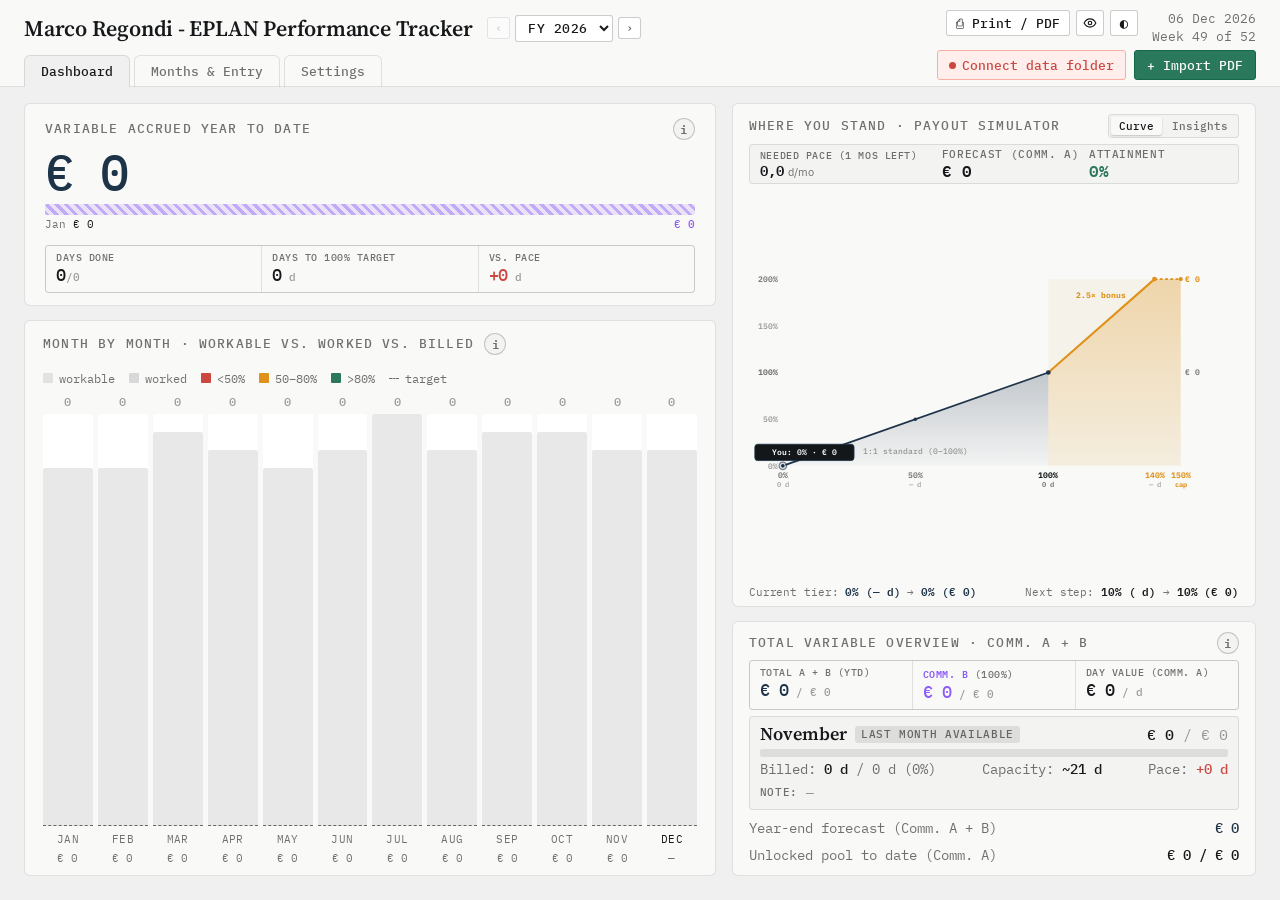
==== commit 9135b4ce: "Update mac.html" ====
--- a/mac.html
+++ b/mac.html
@@ -59,11 +59,11 @@
 `+o.stack}return{value:e,source:t,stack:l,digest:null}}function Po(e,t,n){return{value:e,source:null,stack:n??null,digest:t??null}}function vi(e,t){try{console.error(t.value)}catch(n){setTimeout(function(){throw n})}}var xp=typeof WeakMap=="function"?WeakMap:Map;function Lc(e,t,n){n=lt(-1,n),n.tag=3,n.payload={element:null};var r=t.value;return n.callback=function(){Pl||(Pl=!0,Ni=r),vi(e,t)},n}function Rc(e,t,n){n=lt(-1,n),n.tag=3;var r=e.type.getDerivedStateFromError;if(typeof r=="function"){var l=t.value;n.payload=function(){return r(l)},n.callback=function(){vi(e,t)}}var o=e.stateNode;return o!==null&&typeof o.componentDidCatch=="function"&&(n.callback=function(){vi(e,t),typeof r!="function"&&(Nt===null?Nt=new Set([this]):Nt.add(this));var i=t.stack;this.componentDidCatch(t.value,{componentStack:i!==null?i:""})}),n}function Ps(e,t,n){var r=e.pingCache;if(r===null){r=e.pingCache=new xp;var l=new Set;r.set(t,l)}else l=r.get(t),l===void 0&&(l=new Set,r.set(t,l));l.has(n)||(l.add(n),e=Rp.bind(null,e,t,n),t.then(e,e))}function Ns(e){do{var t;if((t=e.tag===13)&&(t=e.memoizedState,t=t!==null?t.dehydrated!==null:!0),t)return e;e=e.return}while(e!==null);return null}function Ts(e,t,n,r,l){return e.mode&1?(e.flags|=65536,e.lanes=l,e):(e===t?e.flags|=65536:(e.flags|=128,n.flags|=131072,n.flags&=-52805,n.tag===1&&(n.alternate===null?n.tag=17:(t=lt(-1,1),t.tag=2,Pt(n,t,1))),n.lanes|=1),e)}var wp=ct.ReactCurrentOwner,me=!1;function ce(e,t,n,r){t.child=e===null?sc(t,null,n,r):jn(t,e.child,n,r)}function Ds(e,t,n,r,l){n=n.render;var o=t.ref;return Sn(t,l),r=pu(e,t,n,r,o,l),n=hu(),e!==null&&!me?(t.updateQueue=e.updateQueue,t.flags&=-2053,e.lanes&=~l,at(e,t,l)):($&&n&&tu(t),t.flags|=1,ce(e,t,r,l),t.child)}function Ms(e,t,n,r,l){if(e===null){var o=n.type;return typeof o=="function"&&!Cu(o)&&o.defaultProps===void 0&&n.compare===null&&n.defaultProps===void 0?(t.tag=15,t.type=o,zc(e,t,o,r,l)):(e=il(n.type,null,r,t,t.mode,l),e.ref=t.ref,e.return=t,t.child=e)}if(o=e.child,!(e.lanes&l)){var i=o.memoizedProps;if(n=n.compare,n=n!==null?n:cr,n(i,r)&&e.ref===t.ref)return at(e,t,l)}return t.flags|=1,e=Dt(o,r),e.ref=t.ref,e.return=t,t.child=e}function zc(e,t,n,r,l){if(e!==null){var o=e.memoizedProps;if(cr(o,r)&&e.ref===t.ref)if(me=!1,t.pendingProps=r=o,(e.lanes&l)!==0)e.flags&131072&&(me=!0);else return t.lanes=e.lanes,at(e,t,l)}return xi(e,t,n,r,l)}function Ic(e,t,n){var r=t.pendingProps,l=r.children,o=e!==null?e.memoizedState:null;if(r.mode==="hidden")if(!(t.mode&1))t.memoizedState={baseLanes:0,cachePool:null,transitions:null},O(yn,xe),xe|=n;else{if(!(n&1073741824))return e=o!==null?o.baseLanes|n:n,t.lanes=t.childLanes=1073741824,t.memoizedState={baseLanes:e,cachePool:null,transitions:null},t.updateQueue=null,O(yn,xe),xe|=e,null;t.memoizedState={baseLanes:0,cachePool:null,transitions:null},r=o!==null?o.baseLanes:n,O(yn,xe),xe|=r}else o!==null?(r=o.baseLanes|n,t.memoizedState=null):r=n,O(yn,xe),xe|=r;return ce(e,t,l,n),t.child}function Ac(e,t){var n=t.ref;(e===null&&n!==null||e!==null&&e.ref!==n)&&(t.flags|=512,t.flags|=2097152)}function xi(e,t,n,r,l){var o=ge(n)?Yt:ae.current;return o=Cn(t,o),Sn(t,l),n=pu(e,t,n,r,o,l),r=hu(),e!==null&&!me?(t.updateQueue=e.updateQueue,t.flags&=-2053,e.lanes&=~l,at(e,t,l)):($&&r&&tu(t),t.flags|=1,ce(e,t,n,l),t.child)}function Ls(e,t,n,r,l){if(ge(n)){var o=!0;gl(t)}else o=!1;if(Sn(t,l),t.stateNode===null)rl(e,t),Mc(t,n,r),gi(t,n,r,l),r=!0;else if(e===null){var i=t.stateNode,s=t.memoizedProps;i.props=s;var u=i.context,a=n.contextType;typeof a=="object"&&a!==null?a=De(a):(a=ge(n)?Yt:ae.current,a=Cn(t,a));var p=n.getDerivedStateFromProps,m=typeof p=="function"||typeof i.getSnapshotBeforeUpdate=="function";m||typeof i.UNSAFE_componentWillReceiveProps!="function"&&typeof i.componentWillReceiveProps!="function"||(s!==r||u!==a)&&js(t,i,r,a),vt=!1;var y=t.memoizedState;i.state=y,kl(t,r,i,l),u=t.memoizedState,s!==r||y!==u||ye.current||vt?(typeof p=="function"&&(yi(t,n,p,r),u=t.memoizedState),(s=vt||_s(t,n,s,r,y,u,a))?(m||typeof i.UNSAFE_componentWillMount!="function"&&typeof i.componentWillMount!="function"||(typeof i.componentWillMount=="function"&&i.componentWillMount(),typeof i.UNSAFE_componentWillMount=="function"&&i.UNSAFE_componentWillMount()),typeof i.componentDidMount=="function"&&(t.flags|=4194308)):(typeof i.componentDidMount=="function"&&(t.flags|=4194308),t.memoizedProps=r,t.memoizedState=u),i.props=r,i.state=u,i.context=a,r=s):(typeof i.componentDidMount=="function"&&(t.flags|=4194308),r=!1)}else{i=t.stateNode,cc(e,t),s=t.memoizedProps,a=t.type===t.elementType?s:ze(t.type,s),i.props=a,m=t.pendingProps,y=i.context,u=n.contextType,typeof u=="object"&&u!==null?u=De(u):(u=ge(n)?Yt:ae.current,u=Cn(t,u));var g=n.getDerivedStateFromProps;(p=typeof g=="function"||typeof i.getSnapshotBeforeUpdate=="function")||typeof i.UNSAFE_componentWillReceiveProps!="function"&&typeof i.componentWillReceiveProps!="function"||(s!==m||y!==u)&&js(t,i,r,u),vt=!1,y=t.memoizedState,i.state=y,kl(t,r,i,l);var x=t.memoizedState;s!==m||y!==x||ye.current||vt?(typeof g=="function"&&(yi(t,n,g,r),x=t.memoizedState),(a=vt||_s(t,n,a,r,y,x,u)||!1)?(p||typeof i.UNSAFE_componentWillUpdate!="function"&&typeof i.componentWillUpdate!="function"||(typeof i.componentWillUpdate=="function"&&i.componentWillUpdate(r,x,u),typeof i.UNSAFE_componentWillUpdate=="function"&&i.UNSAFE_componentWillUpdate(r,x,u)),typeof i.componentDidUpdate=="function"&&(t.flags|=4),typeof i.getSnapshotBeforeUpdate=="function"&&(t.flags|=1024)):(typeof i.componentDidUpdate!="function"||s===e.memoizedProps&&y===e.memoizedState||(t.flags|=4),typeof i.getSnapshotBeforeUpdate!="function"||s===e.memoizedProps&&y===e.memoizedState||(t.flags|=1024),t.memoizedProps=r,t.memoizedState=x),i.props=r,i.state=x,i.context=u,r=a):(typeof i.componentDidUpdate!="function"||s===e.memoizedProps&&y===e.memoizedState||(t.flags|=4),typeof i.getSnapshotBeforeUpdate!="function"||s===e.memoizedProps&&y===e.memoizedState||(t.flags|=1024),r=!1)}return wi(e,t,n,r,o,l)}function wi(e,t,n,r,l,o){Ac(e,t);var i=(t.flags&128)!==0;if(!r&&!i)return l&&gs(t,n,!1),at(e,t,o);r=t.stateNode,wp.current=t;var s=i&&typeof n.getDerivedStateFromError!="function"?null:r.render();return t.flags|=1,e!==null&&i?(t.child=jn(t,e.child,null,o),t.child=jn(t,null,s,o)):ce(e,t,s,o),t.memoizedState=r.state,l&&gs(t,n,!0),t.child}function Oc(e){var t=e.stateNode;t.pendingContext?ys(e,t.pendingContext,t.pendingContext!==t.context):t.context&&ys(e,t.context,!1),au(e,t.containerInfo)}function Rs(e,t,n,r,l){return _n(),ru(l),t.flags|=256,ce(e,t,n,r),t.child}var Si={dehydrated:null,treeContext:null,retryLane:0};function ki(e){return{baseLanes:e,cachePool:null,transitions:null}}function Fc(e,t,n){var r=t.pendingProps,l=W.current,o=!1,i=(t.flags&128)!==0,s;if((s=i)||(s=e!==null&&e.memoizedState===null?!1:(l&2)!==0),s?(o=!0,t.flags&=-129):(e===null||e.memoizedState!==null)&&(l|=1),O(W,l&1),e===null)return hi(t),e=t.memoizedState,e!==null&&(e=e.dehydrated,e!==null)?(t.mode&1?e.data==="$!"?t.lanes=8:t.lanes=1073741824:t.lanes=1,null):(i=r.children,e=r.fallback,o?(r=t.mode,o=t.child,i={mode:"hidden",children:i},!(r&1)&&o!==null?(o.childLanes=0,o.pendingProps=i):o=Wl(i,r,0,null),e=Kt(e,r,n,null),o.return=t,e.return=t,o.sibling=e,t.child=o,t.child.memoizedState=ki(n),t.memoizedState=Si,e):gu(t,i));if(l=e.memoizedState,l!==null&&(s=l.dehydrated,s!==null))return Sp(e,t,i,r,s,l,n);if(o){o=r.fallback,i=t.mode,l=e.child,s=l.sibling;var u={mode:"hidden",children:r.children};return!(i&1)&&t.child!==l?(r=t.child,r.childLanes=0,r.pendingProps=u,t.deletions=null):(r=Dt(l,u),r.subtreeFlags=l.subtreeFlags&14680064),s!==null?o=Dt(s,o):(o=Kt(o,i,n,null),o.flags|=2),o.return=t,r.return=t,r.sibling=o,t.child=r,r=o,o=t.child,i=e.child.memoizedState,i=i===null?ki(n):{baseLanes:i.baseLanes|n,cachePool:null,transitions:i.transitions},o.memoizedState=i,o.childLanes=e.childLanes&~n,t.memoizedState=Si,r}return o=e.child,e=o.sibling,r=Dt(o,{mode:"visible",children:r.children}),!(t.mode&1)&&(r.lanes=n),r.return=t,r.sibling=null,e!==null&&(n=t.deletions,n===null?(t.deletions=[e],t.flags|=16):n.push(e)),t.child=r,t.memoizedState=null,r}function gu(e,t){return t=Wl({mode:"visible",children:t},e.mode,0,null),t.return=e,e.child=t}function Ur(e,t,n,r){return r!==null&&ru(r),jn(t,e.child,null,n),e=gu(t,t.pendingProps.children),e.flags|=2,t.memoizedState=null,e}function Sp(e,t,n,r,l,o,i){if(n)return t.flags&256?(t.flags&=-257,r=Po(Error(S(422))),Ur(e,t,i,r)):t.memoizedState!==null?(t.child=e.child,t.flags|=128,null):(o=r.fallback,l=t.mode,r=Wl({mode:"visible",children:r.children},l,0,null),o=Kt(o,l,i,null),o.flags|=2,r.return=t,o.return=t,r.sibling=o,t.child=r,t.mode&1&&jn(t,e.child,null,i),t.child.memoizedState=ki(i),t.memoizedState=Si,o);if(!(t.mode&1))return Ur(e,t,i,null);if(l.data==="$!"){if(r=l.nextSibling&&l.nextSibling.dataset,r)var s=r.dgst;return r=s,o=Error(S(419)),r=Po(o,r,void 0),Ur(e,t,i,r)}if(s=(i&e.childLanes)!==0,me||s){if(r=b,r!==null){switch(i&-i){case 4:l=2;break;case 16:l=8;break;case 64:case 128:case 256:case 512:case 1024:case 2048:case 4096:case 8192:case 16384:case 32768:case 65536:case 131072:case 262144:case 524288:case 1048576:case 2097152:case 4194304:case 8388608:case 16777216:case 33554432:case 67108864:l=32;break;case 536870912:l=268435456;break;default:l=0}l=l&(r.suspendedLanes|i)?0:l,l!==0&&l!==o.retryLane&&(o.retryLane=l,st(e,l),Fe(r,e,l,-1))}return Eu(),r=Po(Error(S(421))),Ur(e,t,i,r)}return l.data==="$?"?(t.flags|=128,t.child=e.child,t=zp.bind(null,e),l._reactRetry=t,null):(e=o.treeContext,we=jt(l.nextSibling),Se=t,$=!0,Ae=null,e!==null&&(je[Pe++]=tt,je[Pe++]=nt,je[Pe++]=Xt,tt=e.id,nt=e.overflow,Xt=t),t=gu(t,r.children),t.flags|=4096,t)}function zs(e,t,n){e.lanes|=t;var r=e.alternate;r!==null&&(r.lanes|=t),mi(e.return,t,n)}function No(e,t,n,r,l){var o=e.memoizedState;o===null?e.memoizedState={isBackwards:t,rendering:null,renderingStartTime:0,last:r,tail:n,tailMode:l}:(o.isBackwards=t,o.rendering=null,o.renderingStartTime=0,o.last=r,o.tail=n,o.tailMode=l)}function Bc(e,t,n){var r=t.pendingProps,l=r.revealOrder,o=r.tail;if(ce(e,t,r.children,n),r=W.current,r&2)r=r&1|2,t.flags|=128;else{if(e!==null&&e.flags&128)e:for(e=t.child;e!==null;){if(e.tag===13)e.memoizedState!==null&&zs(e,n,t);else if(e.tag===19)zs(e,n,t);else if(e.child!==null){e.child.return=e,e=e.child;continue}if(e===t)break e;for(;e.sibling===null;){if(e.return===null||e.return===t)break e;e=e.return}e.sibling.return=e.return,e=e.sibling}r&=1}if(O(W,r),!(t.mode&1))t.memoizedState=null;else switch(l){case"forwards":for(n=t.child,l=null;n!==null;)e=n.alternate,e!==null&&El(e)===null&&(l=n),n=n.sibling;n=l,n===null?(l=t.child,t.child=null):(l=n.sibling,n.sibling=null),No(t,!1,l,n,o);break;case"backwards":for(n=null,l=t.child,t.child=null;l!==null;){if(e=l.alternate,e!==null&&El(e)===null){t.child=l;break}e=l.sibling,l.sibling=n,n=l,l=e}No(t,!0,n,null,o);break;case"together":No(t,!1,null,null,void 0);break;default:t.memoizedState=null}return t.child}function rl(e,t){!(t.mode&1)&&e!==null&&(e.alternate=null,t.alternate=null,t.flags|=2)}function at(e,t,n){if(e!==null&&(t.dependencies=e.dependencies),Jt|=t.lanes,!(n&t.childLanes))return null;if(e!==null&&t.child!==e.child)throw Error(S(153));if(t.child!==null){for(e=t.child,n=Dt(e,e.pendingProps),t.child=n,n.return=t;e.sibling!==null;)e=e.sibling,n=n.sibling=Dt(e,e.pendingProps),n.return=t;n.sibling=null}return t.child}function kp(e,t,n){switch(t.tag){case 3:Oc(t),_n();break;case 5:fc(t);break;case 1:ge(t.type)&&gl(t);break;case 4:au(t,t.stateNode.containerInfo);break;case 10:var r=t.type._context,l=t.memoizedProps.value;O(wl,r._currentValue),r._currentValue=l;break;case 13:if(r=t.memoizedState,r!==null)return r.dehydrated!==null?(O(W,W.current&1),t.flags|=128,null):n&t.child.childLanes?Fc(e,t,n):(O(W,W.current&1),e=at(e,t,n),e!==null?e.sibling:null);O(W,W.current&1);break;case 19:if(r=(n&t.childLanes)!==0,e.flags&128){if(r)return Bc(e,t,n);t.flags|=128}if(l=t.memoizedState,l!==null&&(l.rendering=null,l.tail=null,l.lastEffect=null),O(W,W.current),r)break;return null;case 22:case 23:return t.lanes=0,Ic(e,t,n)}return at(e,t,n)}var Hc,Ei,Uc,$c;Hc=function(e,t){for(var n=t.child;n!==null;){if(n.tag===5||n.tag===6)e.appendChild(n.stateNode);else if(n.tag!==4&&n.child!==null){n.child.return=n,n=n.child;continue}if(n===t)break;for(;n.sibling===null;){if(n.return===null||n.return===t)return;n=n.return}n.sibling.return=n.return,n=n.sibling}};Ei=function(){};Uc=function(e,t,n,r){var l=e.memoizedProps;if(l!==r){e=t.stateNode,Vt(Xe.current);var o=null;switch(n){case"input":l=Qo(e,l),r=Qo(e,r),o=[];break;case"select":l=Q({},l,{value:void 0}),r=Q({},r,{value:void 0}),o=[];break;case"textarea":l=Xo(e,l),r=Xo(e,r),o=[];break;default:typeof l.onClick!="function"&&typeof r.onClick=="function"&&(e.onclick=ml)}Jo(n,r);var i;n=null;for(a in l)if(!r.hasOwnProperty(a)&&l.hasOwnProperty(a)&&l[a]!=null)if(a==="style"){var s=l[a];for(i in s)s.hasOwnProperty(i)&&(n||(n={}),n[i]="")}else a!=="dangerouslySetInnerHTML"&&a!=="children"&&a!=="suppressContentEditableWarning"&&a!=="suppressHydrationWarning"&&a!=="autoFocus"&&(rr.hasOwnProperty(a)?o||(o=[]):(o=o||[]).push(a,null));for(a in r){var u=r[a];if(s=l!=null?l[a]:void 0,r.hasOwnProperty(a)&&u!==s&&(u!=null||s!=null))if(a==="style")if(s){for(i in s)!s.hasOwnProperty(i)||u&&u.hasOwnProperty(i)||(n||(n={}),n[i]="");for(i in u)u.hasOwnProperty(i)&&s[i]!==u[i]&&(n||(n={}),n[i]=u[i])}else n||(o||(o=[]),o.push(a,n)),n=u;else a==="dangerouslySetInnerHTML"?(u=u?u.__html:void 0,s=s?s.__html:void 0,u!=null&&s!==u&&(o=o||[]).push(a,u)):a==="children"?typeof u!="string"&&typeof u!="number"||(o=o||[]).push(a,""+u):a!=="suppressContentEditableWarning"&&a!=="suppressHydrationWarning"&&(rr.hasOwnProperty(a)?(u!=null&&a==="onScroll"&&H("scroll",e),o||s===u||(o=[])):(o=o||[]).push(a,u))}n&&(o=o||[]).push("style",n);var a=o;(t.updateQueue=a)&&(t.flags|=4)}};$c=function(e,t,n,r){n!==r&&(t.flags|=4)};function Un(e,t){if(!$)switch(e.tailMode){case"hidden":t=e.tail;for(var n=null;t!==null;)t.alternate!==null&&(n=t),t=t.sibling;n===null?e.tail=null:n.sibling=null;break;case"collapsed":n=e.tail;for(var r=null;n!==null;)n.alternate!==null&&(r=n),n=n.sibling;r===null?t||e.tail===null?e.tail=null:e.tail.sibling=null:r.sibling=null}}function oe(e){var t=e.alternate!==null&&e.alternate.child===e.child,n=0,r=0;if(t)for(var l=e.child;l!==null;)n|=l.lanes|l.childLanes,r|=l.subtreeFlags&14680064,r|=l.flags&14680064,l.return=e,l=l.sibling;else for(l=e.child;l!==null;)n|=l.lanes|l.childLanes,r|=l.subtreeFlags,r|=l.flags,l.return=e,l=l.sibling;return e.subtreeFlags|=r,e.childLanes=n,t}function Ep(e,t,n){var r=t.pendingProps;switch(nu(t),t.tag){case 2:case 16:case 15:case 0:case 11:case 7:case 8:case 12:case 9:case 14:return oe(t),null;case 1:return ge(t.type)&&yl(),oe(t),null;case 3:return r=t.stateNode,Pn(),U(ye),U(ae),fu(),r.pendingContext&&(r.context=r.pendingContext,r.pendingContext=null),(e===null||e.child===null)&&(Br(t)?t.flags|=4:e===null||e.memoizedState.isDehydrated&&!(t.flags&256)||(t.flags|=1024,Ae!==null&&(Mi(Ae),Ae=null))),Ei(e,t),oe(t),null;case 5:cu(t);var l=Vt(mr.current);if(n=t.type,e!==null&&t.stateNode!=null)Uc(e,t,n,r,l),e.ref!==t.ref&&(t.flags|=512,t.flags|=2097152);else{if(!r){if(t.stateNode===null)throw Error(S(166));return oe(t),null}if(e=Vt(Xe.current),Br(t)){r=t.stateNode,n=t.type;var o=t.memoizedProps;switch(r[Qe]=t,r[pr]=o,e=(t.mode&1)!==0,n){case"dialog":H("cancel",r),H("close",r);break;case"iframe":case"object":case"embed":H("load",r);break;case"video":case"audio":for(l=0;l<Yn.length;l++)H(Yn[l],r);break;case"source":H("error",r);break;case"img":case"image":case"link":H("error",r),H("load",r);break;case"details":H("toggle",r);break;case"input":Wu(r,o),H("invalid",r);break;case"select":r._wrapperState={wasMultiple:!!o.multiple},H("invalid",r);break;case"textarea":Qu(r,o),H("invalid",r)}Jo(n,o),l=null;for(var i in o)if(o.hasOwnProperty(i)){var s=o[i];i==="children"?typeof s=="string"?r.textContent!==s&&(o.suppressHydrationWarning!==!0&&Fr(r.textContent,s,e),l=["children",s]):typeof s=="number"&&r.textContent!==""+s&&(o.suppressHydrationWarning!==!0&&Fr(r.textContent,s,e),l=["children",""+s]):rr.hasOwnProperty(i)&&s!=null&&i==="onScroll"&&H("scroll",r)}switch(n){case"input":Dr(r),Vu(r,o,!0);break;case"textarea":Dr(r),Ku(r);break;case"select":case"option":break;default:typeof o.onClick=="function"&&(r.onclick=ml)}r=l,t.updateQueue=r,r!==null&&(t.flags|=4)}else{i=l.nodeType===9?l:l.ownerDocument,e==="http://www.w3.org/1999/xhtml"&&(e=ya(n)),e==="http://www.w3.org/1999/xhtml"?n==="script"?(e=i.createElement("div"),e.innerHTML="<script><\/script>",e=e.removeChild(e.firstChild)):typeof r.is=="string"?e=i.createElement(n,{is:r.is}):(e=i.createElement(n),n==="select"&&(i=e,r.multiple?i.multiple=!0:r.size&&(i.size=r.size))):e=i.createElementNS(e,n),e[Qe]=t,e[pr]=r,Hc(e,t,!1,!1),t.stateNode=e;e:{switch(i=Zo(n,r),n){case"dialog":H("cancel",e),H("close",e),l=r;break;case"iframe":case"object":case"embed":H("load",e),l=r;break;case"video":case"audio":for(l=0;l<Yn.length;l++)H(Yn[l],e);l=r;break;case"source":H("error",e),l=r;break;case"img":case"image":case"link":H("error",e),H("load",e),l=r;break;case"details":H("toggle",e),l=r;break;case"input":Wu(e,r),l=Qo(e,r),H("invalid",e);break;case"option":l=r;break;case"select":e._wrapperState={wasMultiple:!!r.multiple},l=Q({},r,{value:void 0}),H("invalid",e);break;case"textarea":Qu(e,r),l=Xo(e,r),H("invalid",e);break;default:l=r}Jo(n,l),s=l;for(o in s)if(s.hasOwnProperty(o)){var u=s[o];o==="style"?xa(e,u):o==="dangerouslySetInnerHTML"?(u=u?u.__html:void 0,u!=null&&ga(e,u)):o==="children"?typeof u=="string"?(n!=="textarea"||u!=="")&&lr(e,u):typeof u=="number"&&lr(e,""+u):o!=="suppressContentEditableWarning"&&o!=="suppressHydrationWarning"&&o!=="autoFocus"&&(rr.hasOwnProperty(o)?u!=null&&o==="onScroll"&&H("scroll",e):u!=null&&Ui(e,o,u,i))}switch(n){case"input":Dr(e),Vu(e,r,!1);break;case"textarea":Dr(e),Ku(e);break;case"option":r.value!=null&&e.setAttribute("value",""+Mt(r.value));break;case"select":e.multiple=!!r.multiple,o=r.value,o!=null?gn(e,!!r.multiple,o,!1):r.defaultValue!=null&&gn(e,!!r.multiple,r.defaultValue,!0);break;default:typeof l.onClick=="function"&&(e.onclick=ml)}switch(n){case"button":case"input":case"select":case"textarea":r=!!r.autoFocus;break e;case"img":r=!0;break e;default:r=!1}}r&&(t.flags|=4)}t.ref!==null&&(t.flags|=512,t.flags|=2097152)}return oe(t),null;case 6:if(e&&t.stateNode!=null)$c(e,t,e.memoizedProps,r);else{if(typeof r!="string"&&t.stateNode===null)throw Error(S(166));if(n=Vt(mr.current),Vt(Xe.current),Br(t)){if(r=t.stateNode,n=t.memoizedProps,r[Qe]=t,(o=r.nodeValue!==n)&&(e=Se,e!==null))switch(e.tag){case 3:Fr(r.nodeValue,n,(e.mode&1)!==0);break;case 5:e.memoizedProps.suppressHydrationWarning!==!0&&Fr(r.nodeValue,n,(e.mode&1)!==0)}o&&(t.flags|=4)}else r=(n.nodeType===9?n:n.ownerDocument).createTextNode(r),r[Qe]=t,t.stateNode=r}return oe(t),null;case 13:if(U(W),r=t.memoizedState,e===null||e.memoizedState!==null&&e.memoizedState.dehydrated!==null){if($&&we!==null&&t.mode&1&&!(t.flags&128))ic(),_n(),t.flags|=98560,o=!1;else if(o=Br(t),r!==null&&r.dehydrated!==null){if(e===null){if(!o)throw Error(S(318));if(o=t.memoizedState,o=o!==null?o.dehydrated:null,!o)throw Error(S(317));o[Qe]=t}else _n(),!(t.flags&128)&&(t.memoizedState=null),t.flags|=4;oe(t),o=!1}else Ae!==null&&(Mi(Ae),Ae=null),o=!0;if(!o)return t.flags&65536?t:null}return t.flags&128?(t.lanes=n,t):(r=r!==null,r!==(e!==null&&e.memoizedState!==null)&&r&&(t.child.flags|=8192,t.mode&1&&(e===null||W.current&1?Z===0&&(Z=3):Eu())),t.updateQueue!==null&&(t.flags|=4),oe(t),null);case 4:return Pn(),Ei(e,t),e===null&&fr(t.stateNode.containerInfo),oe(t),null;case 10:return iu(t.type._context),oe(t),null;case 17:return ge(t.type)&&yl(),oe(t),null;case 19:if(U(W),o=t.memoizedState,o===null)return oe(t),null;if(r=(t.flags&128)!==0,i=o.rendering,i===null)if(r)Un(o,!1);else{if(Z!==0||e!==null&&e.flags&128)for(e=t.child;e!==null;){if(i=El(e),i!==null){for(t.flags|=128,Un(o,!1),r=i.updateQueue,r!==null&&(t.updateQueue=r,t.flags|=4),t.subtreeFlags=0,r=n,n=t.child;n!==null;)o=n,e=r,o.flags&=14680066,i=o.alternate,i===null?(o.childLanes=0,o.lanes=e,o.child=null,o.subtreeFlags=0,o.memoizedProps=null,o.memoizedState=null,o.updateQueue=null,o.dependencies=null,o.stateNode=null):(o.childLanes=i.childLanes,o.lanes=i.lanes,o.child=i.child,o.subtreeFlags=0,o.deletions=null,o.memoizedProps=i.memoizedProps,o.memoizedState=i.memoizedState,o.updateQueue=i.updateQueue,o.type=i.type,e=i.dependencies,o.dependencies=e===null?null:{lanes:e.lanes,firstContext:e.firstContext}),n=n.sibling;return O(W,W.current&1|2),t.child}e=e.sibling}o.tail!==null&&X()>Tn&&(t.flags|=128,r=!0,Un(o,!1),t.lanes=4194304)}else{if(!r)if(e=El(i),e!==null){if(t.flags|=128,r=!0,n=e.updateQueue,n!==null&&(t.updateQueue=n,t.flags|=4),Un(o,!0),o.tail===null&&o.tailMode==="hidden"&&!i.alternate&&!$)return oe(t),null}else 2*X()-o.renderingStartTime>Tn&&n!==1073741824&&(t.flags|=128,r=!0,Un(o,!1),t.lanes=4194304);o.isBackwards?(i.sibling=t.child,t.child=i):(n=o.last,n!==null?n.sibling=i:t.child=i,o.last=i)}return o.tail!==null?(t=o.tail,o.rendering=t,o.tail=t.sibling,o.renderingStartTime=X(),t.sibling=null,n=W.current,O(W,r?n&1|2:n&1),t):(oe(t),null);case 22:case 23:return ku(),r=t.memoizedState!==null,e!==null&&e.memoizedState!==null!==r&&(t.flags|=8192),r&&t.mode&1?xe&1073741824&&(oe(t),t.subtreeFlags&6&&(t.flags|=8192)):oe(t),null;case 24:return null;case 25:return null}throw Error(S(156,t.tag))}function Cp(e,t){switch(nu(t),t.tag){case 1:return ge(t.type)&&yl(),e=t.flags,e&65536?(t.flags=e&-65537|128,t):null;case 3:return Pn(),U(ye),U(ae),fu(),e=t.flags,e&65536&&!(e&128)?(t.flags=e&-65537|128,t):null;case 5:return cu(t),null;case 13:if(U(W),e=t.memoizedState,e!==null&&e.dehydrated!==null){if(t.alternate===null)throw Error(S(340));_n()}return e=t.flags,e&65536?(t.flags=e&-65537|128,t):null;case 19:return U(W),null;case 4:return Pn(),null;case 10:return iu(t.type._context),null;case 22:case 23:return ku(),null;case 24:return null;default:return null}}var $r=!1,ie=!1,_p=typeof WeakSet=="function"?WeakSet:Set,C=null;function mn(e,t){var n=e.ref;if(n!==null)if(typeof n=="function")try{n(null)}catch(r){Y(e,t,r)}else n.current=null}function Ci(e,t,n){try{n()}catch(r){Y(e,t,r)}}var Is=!1;function jp(e,t){if(ui=dl,e=Ya(),eu(e)){if("selectionStart"in e)var n={start:e.selectionStart,end:e.selectionEnd};else e:{n=(n=e.ownerDocument)&&n.defaultView||window;var r=n.getSelection&&n.getSelection();if(r&&r.rangeCount!==0){n=r.anchorNode;var l=r.anchorOffset,o=r.focusNode;r=r.focusOffset;try{n.nodeType,o.nodeType}catch{n=null;break e}var i=0,s=-1,u=-1,a=0,p=0,m=e,y=null;t:for(;;){for(var g;m!==n||l!==0&&m.nodeType!==3||(s=i+l),m!==o||r!==0&&m.nodeType!==3||(u=i+r),m.nodeType===3&&(i+=m.nodeValue.length),(g=m.firstChild)!==null;)y=m,m=g;for(;;){if(m===e)break t;if(y===n&&++a===l&&(s=i),y===o&&++p===r&&(u=i),(g=m.nextSibling)!==null)break;m=y,y=m.parentNode}m=g}n=s===-1||u===-1?null:{start:s,end:u}}else n=null}n=n||{start:0,end:0}}else n=null;for(si={focusedElem:e,selectionRange:n},dl=!1,C=t;C!==null;)if(t=C,e=t.child,(t.subtreeFlags&1028)!==0&&e!==null)e.return=t,C=e;else for(;C!==null;){t=C;try{var x=t.alternate;if(t.flags&1024)switch(t.tag){case 0:case 11:case 15:break;case 1:if(x!==null){var w=x.memoizedProps,M=x.memoizedState,d=t.stateNode,c=d.getSnapshotBeforeUpdate(t.elementType===t.type?w:ze(t.type,w),M);d.__reactInternalSnapshotBeforeUpdate=c}break;case 3:var h=t.stateNode.containerInfo;h.nodeType===1?h.textContent="":h.nodeType===9&&h.documentElement&&h.removeChild(h.documentElement);break;case 5:case 6:case 4:case 17:break;default:throw Error(S(163))}}catch(v){Y(t,t.return,v)}if(e=t.sibling,e!==null){e.return=t.return,C=e;break}C=t.return}return x=Is,Is=!1,x}function er(e,t,n){var r=t.updateQueue;if(r=r!==null?r.lastEffect:null,r!==null){var l=r=r.next;do{if((l.tag&e)===e){var o=l.destroy;l.destroy=void 0,o!==void 0&&Ci(t,n,o)}l=l.next}while(l!==r)}}function Ul(e,t){if(t=t.updateQueue,t=t!==null?t.lastEffect:null,t!==null){var n=t=t.next;do{if((n.tag&e)===e){var r=n.create;n.destroy=r()}n=n.next}while(n!==t)}}function _i(e){var t=e.ref;if(t!==null){var n=e.stateNode;switch(e.tag){case 5:e=n;break;default:e=n}typeof t=="function"?t(e):t.current=e}}function Wc(e){var t=e.alternate;t!==null&&(e.alternate=null,Wc(t)),e.child=null,e.deletions=null,e.sibling=null,e.tag===5&&(t=e.stateNode,t!==null&&(delete t[Qe],delete t[pr],delete t[fi],delete t[sp],delete t[ap])),e.stateNode=null,e.return=null,e.dependencies=null,e.memoizedProps=null,e.memoizedState=null,e.pendingProps=null,e.stateNode=null,e.updateQueue=null}function Vc(e){return e.tag===5||e.tag===3||e.tag===4}function As(e){e:for(;;){for(;e.sibling===null;){if(e.return===null||Vc(e.return))return null;e=e.return}for(e.sibling.return=e.return,e=e.sibling;e.tag!==5&&e.tag!==6&&e.tag!==18;){if(e.flags&2||e.child===null||e.tag===4)continue e;e.child.return=e,e=e.child}if(!(e.flags&2))return e.stateNode}}function ji(e,t,n){var r=e.tag;if(r===5||r===6)e=e.stateNode,t?n.nodeType===8?n.parentNode.insertBefore(e,t):n.insertBefore(e,t):(n.nodeType===8?(t=n.parentNode,t.insertBefore(e,n)):(t=n,t.appendChild(e)),n=n._reactRootContainer,n!=null||t.onclick!==null||(t.onclick=ml));else if(r!==4&&(e=e.child,e!==null))for(ji(e,t,n),e=e.sibling;e!==null;)ji(e,t,n),e=e.sibling}function Pi(e,t,n){var r=e.tag;if(r===5||r===6)e=e.stateNode,t?n.insertBefore(e,t):n.appendChild(e);else if(r!==4&&(e=e.child,e!==null))for(Pi(e,t,n),e=e.sibling;e!==null;)Pi(e,t,n),e=e.sibling}var ee=null,Ie=!1;function ht(e,t,n){for(n=n.child;n!==null;)Qc(e,t,n),n=n.sibling}function Qc(e,t,n){if(Ye&&typeof Ye.onCommitFiberUnmount=="function")try{Ye.onCommitFiberUnmount(Rl,n)}catch{}switch(n.tag){case 5:ie||mn(n,t);case 6:var r=ee,l=Ie;ee=null,ht(e,t,n),ee=r,Ie=l,ee!==null&&(Ie?(e=ee,n=n.stateNode,e.nodeType===8?e.parentNode.removeChild(n):e.removeChild(n)):ee.removeChild(n.stateNode));break;case 18:ee!==null&&(Ie?(e=ee,n=n.stateNode,e.nodeType===8?So(e.parentNode,n):e.nodeType===1&&So(e,n),sr(e)):So(ee,n.stateNode));break;case 4:r=ee,l=Ie,ee=n.stateNode.containerInfo,Ie=!0,ht(e,t,n),ee=r,Ie=l;break;case 0:case 11:case 14:case 15:if(!ie&&(r=n.updateQueue,r!==null&&(r=r.lastEffect,r!==null))){l=r=r.next;do{var o=l,i=o.destroy;o=o.tag,i!==void 0&&(o&2||o&4)&&Ci(n,t,i),l=l.next}while(l!==r)}ht(e,t,n);break;case 1:if(!ie&&(mn(n,t),r=n.stateNode,typeof r.componentWillUnmount=="function"))try{r.props=n.memoizedProps,r.state=n.memoizedState,r.componentWillUnmount()}catch(s){Y(n,t,s)}ht(e,t,n);break;case 21:ht(e,t,n);break;case 22:n.mode&1?(ie=(r=ie)||n.memoizedState!==null,ht(e,t,n),ie=r):ht(e,t,n);break;default:ht(e,t,n)}}function Os(e){var t=e.updateQueue;if(t!==null){e.updateQueue=null;var n=e.stateNode;n===null&&(n=e.stateNode=new _p),t.forEach(function(r){var l=Ip.bind(null,e,r);n.has(r)||(n.add(r),r.then(l,l))})}}function Le(e,t){var n=t.deletions;if(n!==null)for(var r=0;r<n.length;r++){var l=n[r];try{var o=e,i=t,s=i;e:for(;s!==null;){switch(s.tag){case 5:ee=s.stateNode,Ie=!1;break e;case 3:ee=s.stateNode.containerInfo,Ie=!0;break e;case 4:ee=s.stateNode.containerInfo,Ie=!0;break e}s=s.return}if(ee===null)throw Error(S(160));Qc(o,i,l),ee=null,Ie=!1;var u=l.alternate;u!==null&&(u.return=null),l.return=null}catch(a){Y(l,t,a)}}if(t.subtreeFlags&12854)for(t=t.child;t!==null;)Kc(t,e),t=t.sibling}function Kc(e,t){var n=e.alternate,r=e.flags;switch(e.tag){case 0:case 11:case 14:case 15:if(Le(t,e),We(e),r&4){try{er(3,e,e.return),Ul(3,e)}catch(w){Y(e,e.return,w)}try{er(5,e,e.return)}catch(w){Y(e,e.return,w)}}break;case 1:Le(t,e),We(e),r&512&&n!==null&&mn(n,n.return);break;case 5:if(Le(t,e),We(e),r&512&&n!==null&&mn(n,n.return),e.flags&32){var l=e.stateNode;try{lr(l,"")}catch(w){Y(e,e.return,w)}}if(r&4&&(l=e.stateNode,l!=null)){var o=e.memoizedProps,i=n!==null?n.memoizedProps:o,s=e.type,u=e.updateQueue;if(e.updateQueue=null,u!==null)try{s==="input"&&o.type==="radio"&&o.name!=null&&ha(l,o),Zo(s,i);var a=Zo(s,o);for(i=0;i<u.length;i+=2){var p=u[i],m=u[i+1];p==="style"?xa(l,m):p==="dangerouslySetInnerHTML"?ga(l,m):p==="children"?lr(l,m):Ui(l,p,m,a)}switch(s){case"input":Ko(l,o);break;case"textarea":ma(l,o);break;case"select":var y=l._wrapperState.wasMultiple;l._wrapperState.wasMultiple=!!o.multiple;var g=o.value;g!=null?gn(l,!!o.multiple,g,!1):y!==!!o.multiple&&(o.defaultValue!=null?gn(l,!!o.multiple,o.defaultValue,!0):gn(l,!!o.multiple,o.multiple?[]:"",!1))}l[pr]=o}catch(w){Y(e,e.return,w)}}break;case 6:if(Le(t,e),We(e),r&4){if(e.stateNode===null)throw Error(S(162));l=e.stateNode,o=e.memoizedProps;try{l.nodeValue=o}catch(w){Y(e,e.return,w)}}break;case 3:if(Le(t,e),We(e),r&4&&n!==null&&n.memoizedState.isDehydrated)try{sr(t.containerInfo)}catch(w){Y(e,e.return,w)}break;case 4:Le(t,e),We(e);break;case 13:Le(t,e),We(e),l=e.child,l.flags&8192&&(o=l.memoizedState!==null,l.stateNode.isHidden=o,!o||l.alternate!==null&&l.alternate.memoizedState!==null||(wu=X())),r&4&&Os(e);break;case 22:if(p=n!==null&&n.memoizedState!==null,e.mode&1?(ie=(a=ie)||p,Le(t,e),ie=a):Le(t,e),We(e),r&8192){if(a=e.memoizedState!==null,(e.stateNode.isHidden=a)&&!p&&e.mode&1)for(C=e,p=e.child;p!==null;){for(m=C=p;C!==null;){switch(y=C,g=y.child,y.tag){case 0:case 11:case 14:case 15:er(4,y,y.return);break;case 1:mn(y,y.return);var x=y.stateNode;if(typeof x.componentWillUnmount=="function"){r=y,n=y.return;try{t=r,x.props=t.memoizedProps,x.state=t.memoizedState,x.componentWillUnmount()}catch(w){Y(r,n,w)}}break;case 5:mn(y,y.return);break;case 22:if(y.memoizedState!==null){Bs(m);continue}}g!==null?(g.return=y,C=g):Bs(m)}p=p.sibling}e:for(p=null,m=e;;){if(m.tag===5){if(p===null){p=m;try{l=m.stateNode,a?(o=l.style,typeof o.setProperty=="function"?o.setProperty("display","none","important"):o.display="none"):(s=m.stateNode,u=m.memoizedProps.style,i=u!=null&&u.hasOwnProperty("display")?u.display:null,s.style.display=va("display",i))}catch(w){Y(e,e.return,w)}}}else if(m.tag===6){if(p===null)try{m.stateNode.nodeValue=a?"":m.memoizedProps}catch(w){Y(e,e.return,w)}}else if((m.tag!==22&&m.tag!==23||m.memoizedState===null||m===e)&&m.child!==null){m.child.return=m,m=m.child;continue}if(m===e)break e;for(;m.sibling===null;){if(m.return===null||m.return===e)break e;p===m&&(p=null),m=m.return}p===m&&(p=null),m.sibling.return=m.return,m=m.sibling}}break;case 19:Le(t,e),We(e),r&4&&Os(e);break;case 21:break;default:Le(t,e),We(e)}}function We(e){var t=e.flags;if(t&2){try{e:{for(var n=e.return;n!==null;){if(Vc(n)){var r=n;break e}n=n.return}throw Error(S(160))}switch(r.tag){case 5:var l=r.stateNode;r.flags&32&&(lr(l,""),r.flags&=-33);var o=As(e);Pi(e,o,l);break;case 3:case 4:var i=r.stateNode.containerInfo,s=As(e);ji(e,s,i);break;default:throw Error(S(161))}}catch(u){Y(e,e.return,u)}e.flags&=-3}t&4096&&(e.flags&=-4097)}function Pp(e,t,n){C=e,Yc(e)}function Yc(e,t,n){for(var r=(e.mode&1)!==0;C!==null;){var l=C,o=l.child;if(l.tag===22&&r){var i=l.memoizedState!==null||$r;if(!i){var s=l.alternate,u=s!==null&&s.memoizedState!==null||ie;s=$r;var a=ie;if($r=i,(ie=u)&&!a)for(C=l;C!==null;)i=C,u=i.child,i.tag===22&&i.memoizedState!==null?Hs(l):u!==null?(u.return=i,C=u):Hs(l);for(;o!==null;)C=o,Yc(o),o=o.sibling;C=l,$r=s,ie=a}Fs(e)}else l.subtreeFlags&8772&&o!==null?(o.return=l,C=o):Fs(e)}}function Fs(e){for(;C!==null;){var t=C;if(t.flags&8772){var n=t.alternate;try{if(t.flags&8772)switch(t.tag){case 0:case 11:case 15:ie||Ul(5,t);break;case 1:var r=t.stateNode;if(t.flags&4&&!ie)if(n===null)r.componentDidMount();else{var l=t.elementType===t.type?n.memoizedProps:ze(t.type,n.memoizedProps);r.componentDidUpdate(l,n.memoizedState,r.__reactInternalSnapshotBeforeUpdate)}var o=t.updateQueue;o!==null&&ks(t,o,r);break;case 3:var i=t.updateQueue;if(i!==null){if(n=null,t.child!==null)switch(t.child.tag){case 5:n=t.child.stateNode;break;case 1:n=t.child.stateNode}ks(t,i,n)}break;case 5:var s=t.stateNode;if(n===null&&t.flags&4){n=s;var u=t.memoizedProps;switch(t.type){case"button":case"input":case"select":case"textarea":u.autoFocus&&n.focus();break;case"img":u.src&&(n.src=u.src)}}break;case 6:break;case 4:break;case 12:break;case 13:if(t.memoizedState===null){var a=t.alternate;if(a!==null){var p=a.memoizedState;if(p!==null){var m=p.dehydrated;m!==null&&sr(m)}}}break;case 19:case 17:case 21:case 22:case 23:case 25:break;default:throw Error(S(163))}ie||t.flags&512&&_i(t)}catch(y){Y(t,t.return,y)}}if(t===e){C=null;break}if(n=t.sibling,n!==null){n.return=t.return,C=n;break}C=t.return}}function Bs(e){for(;C!==null;){var t=C;if(t===e){C=null;break}var n=t.sibling;if(n!==null){n.return=t.return,C=n;break}C=t.return}}function Hs(e){for(;C!==null;){var t=C;try{switch(t.tag){case 0:case 11:case 15:var n=t.return;try{Ul(4,t)}catch(u){Y(t,n,u)}break;case 1:var r=t.stateNode;if(typeof r.componentDidMount=="function"){var l=t.return;try{r.componentDidMount()}catch(u){Y(t,l,u)}}var o=t.return;try{_i(t)}catch(u){Y(t,o,u)}break;case 5:var i=t.return;try{_i(t)}catch(u){Y(t,i,u)}}}catch(u){Y(t,t.return,u)}if(t===e){C=null;break}var s=t.sibling;if(s!==null){s.return=t.return,C=s;break}C=t.return}}var Np=Math.ceil,jl=ct.ReactCurrentDispatcher,vu=ct.ReactCurrentOwner,Te=ct.ReactCurrentBatchConfig,z=0,b=null,G=null,te=0,xe=0,yn=zt(0),Z=0,xr=null,Jt=0,$l=0,xu=0,tr=null,he=null,wu=0,Tn=1/0,be=null,Pl=!1,Ni=null,Nt=null,Wr=!1,kt=null,Nl=0,nr=0,Ti=null,ll=-1,ol=0;function fe(){return z&6?X():ll!==-1?ll:ll=X()}function Tt(e){return e.mode&1?z&2&&te!==0?te&-te:fp.transition!==null?(ol===0&&(ol=Ma()),ol):(e=I,e!==0||(e=window.event,e=e===void 0?16:Fa(e.type)),e):1}function Fe(e,t,n,r){if(50<nr)throw nr=0,Ti=null,Error(S(185));Sr(e,n,r),(!(z&2)||e!==b)&&(e===b&&(!(z&2)&&($l|=n),Z===4&&wt(e,te)),ve(e,r),n===1&&z===0&&!(t.mode&1)&&(Tn=X()+500,Fl&&It()))}function ve(e,t){var n=e.callbackNode;fd(e,t);var r=fl(e,e===b?te:0);if(r===0)n!==null&&Gu(n),e.callbackNode=null,e.callbackPriority=0;else if(t=r&-r,e.callbackPriority!==t){if(n!=null&&Gu(n),t===1)e.tag===0?cp(Us.bind(null,e)):rc(Us.bind(null,e)),ip(function(){!(z&6)&&It()}),n=null;else{switch(La(r)){case 1:n=Ki;break;case 4:n=Ta;break;case 16:n=cl;break;case 536870912:n=Da;break;default:n=cl}n=tf(n,Xc.bind(null,e))}e.callbackPriority=t,e.callbackNode=n}}function Xc(e,t){if(ll=-1,ol=0,z&6)throw Error(S(327));var n=e.callbackNode;if(kn()&&e.callbackNode!==n)return null;var r=fl(e,e===b?te:0);if(r===0)return null;if(r&30||r&e.expiredLanes||t)t=Tl(e,r);else{t=r;var l=z;z|=2;var o=Jc();(b!==e||te!==t)&&(be=null,Tn=X()+500,Qt(e,t));do try{Mp();break}catch(s){Gc(e,s)}while(!0);ou(),jl.current=o,z=l,G!==null?t=0:(b=null,te=0,t=Z)}if(t!==0){if(t===2&&(l=ni(e),l!==0&&(r=l,t=Di(e,l))),t===1)throw n=xr,Qt(e,0),wt(e,r),ve(e,X()),n;if(t===6)wt(e,r);else{if(l=e.current.alternate,!(r&30)&&!Tp(l)&&(t=Tl(e,r),t===2&&(o=ni(e),o!==0&&(r=o,t=Di(e,o))),t===1))throw n=xr,Qt(e,0),wt(e,r),ve(e,X()),n;switch(e.finishedWork=l,e.finishedLanes=r,t){case 0:case 1:throw Error(S(345));case 2:Ut(e,he,be);break;case 3:if(wt(e,r),(r&130023424)===r&&(t=wu+500-X(),10<t)){if(fl(e,0)!==0)break;if(l=e.suspendedLanes,(l&r)!==r){fe(),e.pingedLanes|=e.suspendedLanes&l;break}e.timeoutHandle=ci(Ut.bind(null,e,he,be),t);break}Ut(e,he,be);break;case 4:if(wt(e,r),(r&4194240)===r)break;for(t=e.eventTimes,l=-1;0<r;){var i=31-Oe(r);o=1<<i,i=t[i],i>l&&(l=i),r&=~o}if(r=l,r=X()-r,r=(120>r?120:480>r?480:1080>r?1080:1920>r?1920:3e3>r?3e3:4320>r?4320:1960*Np(r/1960))-r,10<r){e.timeoutHandle=ci(Ut.bind(null,e,he,be),r);break}Ut(e,he,be);break;case 5:Ut(e,he,be);break;default:throw Error(S(329))}}}return ve(e,X()),e.callbackNode===n?Xc.bind(null,e):null}function Di(e,t){var n=tr;return e.current.memoizedState.isDehydrated&&(Qt(e,t).flags|=256),e=Tl(e,t),e!==2&&(t=he,he=n,t!==null&&Mi(t)),e}function Mi(e){he===null?he=e:he.push.apply(he,e)}function Tp(e){for(var t=e;;){if(t.flags&16384){var n=t.updateQueue;if(n!==null&&(n=n.stores,n!==null))for(var r=0;r<n.length;r++){var l=n[r],o=l.getSnapshot;l=l.value;try{if(!Be(o(),l))return!1}catch{return!1}}}if(n=t.child,t.subtreeFlags&16384&&n!==null)n.return=t,t=n;else{if(t===e)break;for(;t.sibling===null;){if(t.return===null||t.return===e)return!0;t=t.return}t.sibling.return=t.return,t=t.sibling}}return!0}function wt(e,t){for(t&=~xu,t&=~$l,e.suspendedLanes|=t,e.pingedLanes&=~t,e=e.expirationTimes;0<t;){var n=31-Oe(t),r=1<<n;e[n]=-1,t&=~r}}function Us(e){if(z&6)throw Error(S(327));kn();var t=fl(e,0);if(!(t&1))return ve(e,X()),null;var n=Tl(e,t);if(e.tag!==0&&n===2){var r=ni(e);r!==0&&(t=r,n=Di(e,r))}if(n===1)throw n=xr,Qt(e,0),wt(e,t),ve(e,X()),n;if(n===6)throw Error(S(345));return e.finishedWork=e.current.alternate,e.finishedLanes=t,Ut(e,he,be),ve(e,X()),null}function Su(e,t){var n=z;z|=1;try{return e(t)}finally{z=n,z===0&&(Tn=X()+500,Fl&&It())}}function Zt(e){kt!==null&&kt.tag===0&&!(z&6)&&kn();var t=z;z|=1;var n=Te.transition,r=I;try{if(Te.transition=null,I=1,e)return e()}finally{I=r,Te.transition=n,z=t,!(z&6)&&It()}}function ku(){xe=yn.current,U(yn)}function Qt(e,t){e.finishedWork=null,e.finishedLanes=0;var n=e.timeoutHandle;if(n!==-1&&(e.timeoutHandle=-1,op(n)),G!==null)for(n=G.return;n!==null;){var r=n;switch(nu(r),r.tag){case 1:r=r.type.childContextTypes,r!=null&&yl();break;case 3:Pn(),U(ye),U(ae),fu();break;case 5:cu(r);break;case 4:Pn();break;case 13:U(W);break;case 19:U(W);break;case 10:iu(r.type._context);break;case 22:case 23:ku()}n=n.return}if(b=e,G=e=Dt(e.current,null),te=xe=t,Z=0,xr=null,xu=$l=Jt=0,he=tr=null,Wt!==null){for(t=0;t<Wt.length;t++)if(n=Wt[t],r=n.interleaved,r!==null){n.interleaved=null;var l=r.next,o=n.pending;if(o!==null){var i=o.next;o.next=l,r.next=i}n.pending=r}Wt=null}return e}function Gc(e,t){do{var n=G;try{if(ou(),tl.current=_l,Cl){for(var r=V.memoizedState;r!==null;){var l=r.queue;l!==null&&(l.pending=null),r=r.next}Cl=!1}if(Gt=0,q=J=V=null,bn=!1,yr=0,vu.current=null,n===null||n.return===null){Z=1,xr=t,G=null;break}e:{var o=e,i=n.return,s=n,u=t;if(t=te,s.flags|=32768,u!==null&&typeof u=="object"&&typeof u.then=="function"){var a=u,p=s,m=p.tag;if(!(p.mode&1)&&(m===0||m===11||m===15)){var y=p.alternate;y?(p.updateQueue=y.updateQueue,p.memoizedState=y.memoizedState,p.lanes=y.lanes):(p.updateQueue=null,p.memoizedState=null)}var g=Ns(i);if(g!==null){g.flags&=-257,Ts(g,i,s,o,t),g.mode&1&&Ps(o,a,t),t=g,u=a;var x=t.updateQueue;if(x===null){var w=new Set;w.add(u),t.updateQueue=w}else x.add(u);break e}else{if(!(t&1)){Ps(o,a,t),Eu();break e}u=Error(S(426))}}else if($&&s.mode&1){var M=Ns(i);if(M!==null){!(M.flags&65536)&&(M.flags|=256),Ts(M,i,s,o,t),ru(Nn(u,s));break e}}o=u=Nn(u,s),Z!==4&&(Z=2),tr===null?tr=[o]:tr.push(o),o=i;do{switch(o.tag){case 3:o.flags|=65536,t&=-t,o.lanes|=t;var d=Lc(o,u,t);Ss(o,d);break e;case 1:s=u;var c=o.type,h=o.stateNode;if(!(o.flags&128)&&(typeof c.getDerivedStateFromError=="function"||h!==null&&typeof h.componentDidCatch=="function"&&(Nt===null||!Nt.has(h)))){o.flags|=65536,t&=-t,o.lanes|=t;var v=Rc(o,s,t);Ss(o,v);break e}}o=o.return}while(o!==null)}qc(n)}catch(E){t=E,G===n&&n!==null&&(G=n=n.return);continue}break}while(!0)}function Jc(){var e=jl.current;return jl.current=_l,e===null?_l:e}function Eu(){(Z===0||Z===3||Z===2)&&(Z=4),b===null||!(Jt&268435455)&&!($l&268435455)||wt(b,te)}function Tl(e,t){var n=z;z|=2;var r=Jc();(b!==e||te!==t)&&(be=null,Qt(e,t));do try{Dp();break}catch(l){Gc(e,l)}while(!0);if(ou(),z=n,jl.current=r,G!==null)throw Error(S(261));return b=null,te=0,Z}function Dp(){for(;G!==null;)Zc(G)}function Mp(){for(;G!==null&&!nd();)Zc(G)}function Zc(e){var t=ef(e.alternate,e,xe);e.memoizedProps=e.pendingProps,t===null?qc(e):G=t,vu.current=null}function qc(e){var t=e;do{var n=t.alternate;if(e=t.return,t.flags&32768){if(n=Cp(n,t),n!==null){n.flags&=32767,G=n;return}if(e!==null)e.flags|=32768,e.subtreeFlags=0,e.deletions=null;else{Z=6,G=null;return}}else if(n=Ep(n,t,xe),n!==null){G=n;return}if(t=t.sibling,t!==null){G=t;return}G=t=e}while(t!==null);Z===0&&(Z=5)}function Ut(e,t,n){var r=I,l=Te.transition;try{Te.transition=null,I=1,Lp(e,t,n,r)}finally{Te.transition=l,I=r}return null}function Lp(e,t,n,r){do kn();while(kt!==null);if(z&6)throw Error(S(327));n=e.finishedWork;var l=e.finishedLanes;if(n===null)return null;if(e.finishedWork=null,e.finishedLanes=0,n===e.current)throw Error(S(177));e.callbackNode=null,e.callbackPriority=0;var o=n.lanes|n.childLanes;if(dd(e,o),e===b&&(G=b=null,te=0),!(n.subtreeFlags&2064)&&!(n.flags&2064)||Wr||(Wr=!0,tf(cl,function(){return kn(),null})),o=(n.flags&15990)!==0,n.subtreeFlags&15990||o){o=Te.transition,Te.transition=null;var i=I;I=1;var s=z;z|=4,vu.current=null,jp(e,n),Kc(n,e),qd(si),dl=!!ui,si=ui=null,e.current=n,Pp(n),rd(),z=s,I=i,Te.transition=o}else e.current=n;if(Wr&&(Wr=!1,kt=e,Nl=l),o=e.pendingLanes,o===0&&(Nt=null),id(n.stateNode),ve(e,X()),t!==null)for(r=e.onRecoverableError,n=0;n<t.length;n++)l=t[n],r(l.value,{componentStack:l.stack,digest:l.digest});if(Pl)throw Pl=!1,e=Ni,Ni=null,e;return Nl&1&&e.tag!==0&&kn(),o=e.pendingLanes,o&1?e===Ti?nr++:(nr=0,Ti=e):nr=0,It(),null}function kn(){if(kt!==null){var e=La(Nl),t=Te.transition,n=I;try{if(Te.transition=null,I=16>e?16:e,kt===null)var r=!1;else{if(e=kt,kt=null,Nl=0,z&6)throw Error(S(331));var l=z;for(z|=4,C=e.current;C!==null;){var o=C,i=o.child;if(C.flags&16){var s=o.deletions;if(s!==null){for(var u=0;u<s.length;u++){var a=s[u];for(C=a;C!==null;){var p=C;switch(p.tag){case 0:case 11:case 15:er(8,p,o)}var m=p.child;if(m!==null)m.return=p,C=m;else for(;C!==null;){p=C;var y=p.sibling,g=p.return;if(Wc(p),p===a){C=null;break}if(y!==null){y.return=g,C=y;break}C=g}}}var x=o.alternate;if(x!==null){var w=x.child;if(w!==null){x.child=null;do{var M=w.sibling;w.sibling=null,w=M}while(w!==null)}}C=o}}if(o.subtreeFlags&2064&&i!==null)i.return=o,C=i;else e:for(;C!==null;){if(o=C,o.flags&2048)switch(o.tag){case 0:case 11:case 15:er(9,o,o.return)}var d=o.sibling;if(d!==null){d.return=o.return,C=d;break e}C=o.return}}var c=e.current;for(C=c;C!==null;){i=C;var h=i.child;if(i.subtreeFlags&2064&&h!==null)h.return=i,C=h;else e:for(i=c;C!==null;){if(s=C,s.flags&2048)try{switch(s.tag){case 0:case 11:case 15:Ul(9,s)}}catch(E){Y(s,s.return,E)}if(s===i){C=null;break e}var v=s.sibling;if(v!==null){v.return=s.return,C=v;break e}C=s.return}}if(z=l,It(),Ye&&typeof Ye.onPostCommitFiberRoot=="function")try{Ye.onPostCommitFiberRoot(Rl,e)}catch{}r=!0}return r}finally{I=n,Te.transition=t}}return!1}function $s(e,t,n){t=Nn(n,t),t=Lc(e,t,1),e=Pt(e,t,1),t=fe(),e!==null&&(Sr(e,1,t),ve(e,t))}function Y(e,t,n){if(e.tag===3)$s(e,e,n);else for(;t!==null;){if(t.tag===3){$s(t,e,n);break}else if(t.tag===1){var r=t.stateNode;if(typeof t.type.getDerivedStateFromError=="function"||typeof r.componentDidCatch=="function"&&(Nt===null||!Nt.has(r))){e=Nn(n,e),e=Rc(t,e,1),t=Pt(t,e,1),e=fe(),t!==null&&(Sr(t,1,e),ve(t,e));break}}t=t.return}}function Rp(e,t,n){var r=e.pingCache;r!==null&&r.delete(t),t=fe(),e.pingedLanes|=e.suspendedLanes&n,b===e&&(te&n)===n&&(Z===4||Z===3&&(te&130023424)===te&&500>X()-wu?Qt(e,0):xu|=n),ve(e,t)}function bc(e,t){t===0&&(e.mode&1?(t=Rr,Rr<<=1,!(Rr&130023424)&&(Rr=4194304)):t=1);var n=fe();e=st(e,t),e!==null&&(Sr(e,t,n),ve(e,n))}function zp(e){var t=e.memoizedState,n=0;t!==null&&(n=t.retryLane),bc(e,n)}function Ip(e,t){var n=0;switch(e.tag){case 13:var r=e.stateNode,l=e.memoizedState;l!==null&&(n=l.retryLane);break;case 19:r=e.stateNode;break;default:throw Error(S(314))}r!==null&&r.delete(t),bc(e,n)}var ef;ef=function(e,t,n){if(e!==null)if(e.memoizedProps!==t.pendingProps||ye.current)me=!0;else{if(!(e.lanes&n)&&!(t.flags&128))return me=!1,kp(e,t,n);me=!!(e.flags&131072)}else me=!1,$&&t.flags&1048576&&lc(t,xl,t.index);switch(t.lanes=0,t.tag){case 2:var r=t.type;rl(e,t),e=t.pendingProps;var l=Cn(t,ae.current);Sn(t,n),l=pu(null,t,r,e,l,n);var o=hu();return t.flags|=1,typeof l=="object"&&l!==null&&typeof l.render=="function"&&l.$$typeof===void 0?(t.tag=1,t.memoizedState=null,t.updateQueue=null,ge(r)?(o=!0,gl(t)):o=!1,t.memoizedState=l.state!==null&&l.state!==void 0?l.state:null,su(t),l.updater=Hl,t.stateNode=l,l._reactInternals=t,gi(t,r,e,n),t=wi(null,t,r,!0,o,n)):(t.tag=0,$&&o&&tu(t),ce(null,t,l,n),t=t.child),t;case 16:r=t.elementType;e:{switch(rl(e,t),e=t.pendingProps,l=r._init,r=l(r._payload),t.type=r,l=t.tag=Op(r),e=ze(r,e),l){case 0:t=xi(null,t,r,e,n);break e;case 1:t=Ls(null,t,r,e,n);break e;case 11:t=Ds(null,t,r,e,n);break e;case 14:t=Ms(null,t,r,ze(r.type,e),n);break e}throw Error(S(306,r,""))}return t;case 0:return r=t.type,l=t.pendingProps,l=t.elementType===r?l:ze(r,l),xi(e,t,r,l,n);case 1:return r=t.type,l=t.pendingProps,l=t.elementType===r?l:ze(r,l),Ls(e,t,r,l,n);case 3:e:{if(Oc(t),e===null)throw Error(S(387));r=t.pendingProps,o=t.memoizedState,l=o.element,cc(e,t),kl(t,r,null,n);var i=t.memoizedState;if(r=i.element,o.isDehydrated)if(o={element:r,isDehydrated:!1,cache:i.cache,pendingSuspenseBoundaries:i.pendingSuspenseBoundaries,transitions:i.transitions},t.updateQueue.baseState=o,t.memoizedState=o,t.flags&256){l=Nn(Error(S(423)),t),t=Rs(e,t,r,n,l);break e}else if(r!==l){l=Nn(Error(S(424)),t),t=Rs(e,t,r,n,l);break e}else for(we=jt(t.stateNode.containerInfo.firstChild),Se=t,$=!0,Ae=null,n=sc(t,null,r,n),t.child=n;n;)n.flags=n.flags&-3|4096,n=n.sibling;else{if(_n(),r===l){t=at(e,t,n);break e}ce(e,t,r,n)}t=t.child}return t;case 5:return fc(t),e===null&&hi(t),r=t.type,l=t.pendingProps,o=e!==null?e.memoizedProps:null,i=l.children,ai(r,l)?i=null:o!==null&&ai(r,o)&&(t.flags|=32),Ac(e,t),ce(e,t,i,n),t.child;case 6:return e===null&&hi(t),null;case 13:return Fc(e,t,n);case 4:return au(t,t.stateNode.containerInfo),r=t.pendingProps,e===null?t.child=jn(t,null,r,n):ce(e,t,r,n),t.child;case 11:return r=t.type,l=t.pendingProps,l=t.elementType===r?l:ze(r,l),Ds(e,t,r,l,n);case 7:return ce(e,t,t.pendingProps,n),t.child;case 8:return ce(e,t,t.pendingProps.children,n),t.child;case 12:return ce(e,t,t.pendingProps.children,n),t.child;case 10:e:{if(r=t.type._context,l=t.pendingProps,o=t.memoizedProps,i=l.value,O(wl,r._currentValue),r._currentValue=i,o!==null)if(Be(o.value,i)){if(o.children===l.children&&!ye.current){t=at(e,t,n);break e}}else for(o=t.child,o!==null&&(o.return=t);o!==null;){var s=o.dependencies;if(s!==null){i=o.child;for(var u=s.firstContext;u!==null;){if(u.context===r){if(o.tag===1){u=lt(-1,n&-n),u.tag=2;var a=o.updateQueue;if(a!==null){a=a.shared;var p=a.pending;p===null?u.next=u:(u.next=p.next,p.next=u),a.pending=u}}o.lanes|=n,u=o.alternate,u!==null&&(u.lanes|=n),mi(o.return,n,t),s.lanes|=n;break}u=u.next}}else if(o.tag===10)i=o.type===t.type?null:o.child;else if(o.tag===18){if(i=o.return,i===null)throw Error(S(341));i.lanes|=n,s=i.alternate,s!==null&&(s.lanes|=n),mi(i,n,t),i=o.sibling}else i=o.child;if(i!==null)i.return=o;else for(i=o;i!==null;){if(i===t){i=null;break}if(o=i.sibling,o!==null){o.return=i.return,i=o;break}i=i.return}o=i}ce(e,t,l.children,n),t=t.child}return t;case 9:return l=t.type,r=t.pendingProps.children,Sn(t,n),l=De(l),r=r(l),t.flags|=1,ce(e,t,r,n),t.child;case 14:return r=t.type,l=ze(r,t.pendingProps),l=ze(r.type,l),Ms(e,t,r,l,n);case 15:return zc(e,t,t.type,t.pendingProps,n);case 17:return r=t.type,l=t.pendingProps,l=t.elementType===r?l:ze(r,l),rl(e,t),t.tag=1,ge(r)?(e=!0,gl(t)):e=!1,Sn(t,n),Mc(t,r,l),gi(t,r,l,n),wi(null,t,r,!0,e,n);case 19:return Bc(e,t,n);case 22:return Ic(e,t,n)}throw Error(S(156,t.tag))};function tf(e,t){return Na(e,t)}function Ap(e,t,n,r){this.tag=e,this.key=n,this.sibling=this.child=this.return=this.stateNode=this.type=this.elementType=null,this.index=0,this.ref=null,this.pendingProps=t,this.dependencies=this.memoizedState=this.updateQueue=this.memoizedProps=null,this.mode=r,this.subtreeFlags=this.flags=0,this.deletions=null,this.childLanes=this.lanes=0,this.alternate=null}function Ne(e,t,n,r){return new Ap(e,t,n,r)}function Cu(e){return e=e.prototype,!(!e||!e.isReactComponent)}function Op(e){if(typeof e=="function")return Cu(e)?1:0;if(e!=null){if(e=e.$$typeof,e===Wi)return 11;if(e===Vi)return 14}return 2}function Dt(e,t){var n=e.alternate;return n===null?(n=Ne(e.tag,t,e.key,e.mode),n.elementType=e.elementType,n.type=e.type,n.stateNode=e.stateNode,n.alternate=e,e.alternate=n):(n.pendingProps=t,n.type=e.type,n.flags=0,n.subtreeFlags=0,n.deletions=null),n.flags=e.flags&14680064,n.childLanes=e.childLanes,n.lanes=e.lanes,n.child=e.child,n.memoizedProps=e.memoizedProps,n.memoizedState=e.memoizedState,n.updateQueue=e.updateQueue,t=e.dependencies,n.dependencies=t===null?null:{lanes:t.lanes,firstContext:t.firstContext},n.sibling=e.sibling,n.index=e.index,n.ref=e.ref,n}function il(e,t,n,r,l,o){var i=2;if(r=e,typeof e=="function")Cu(e)&&(i=1);else if(typeof e=="string")i=5;else e:switch(e){case on:return Kt(n.children,l,o,t);case $i:i=8,l|=8;break;case Uo:return e=Ne(12,n,t,l|2),e.elementType=Uo,e.lanes=o,e;case $o:return e=Ne(13,n,t,l),e.elementType=$o,e.lanes=o,e;case Wo:return e=Ne(19,n,t,l),e.elementType=Wo,e.lanes=o,e;case fa:return Wl(n,l,o,t);default:if(typeof e=="object"&&e!==null)switch(e.$$typeof){case aa:i=10;break e;case ca:i=9;break e;case Wi:i=11;break e;case Vi:i=14;break e;case gt:i=16,r=null;break e}throw Error(S(130,e==null?e:typeof e,""))}return t=Ne(i,n,t,l),t.elementType=e,t.type=r,t.lanes=o,t}function Kt(e,t,n,r){return e=Ne(7,e,r,t),e.lanes=n,e}function Wl(e,t,n,r){return e=Ne(22,e,r,t),e.elementType=fa,e.lanes=n,e.stateNode={isHidden:!1},e}function To(e,t,n){return e=Ne(6,e,null,t),e.lanes=n,e}function Do(e,t,n){return t=Ne(4,e.children!==null?e.children:[],e.key,t),t.lanes=n,t.stateNode={containerInfo:e.containerInfo,pendingChildren:null,implementation:e.implementation},t}function Fp(e,t,n,r,l){this.tag=t,this.containerInfo=e,this.finishedWork=this.pingCache=this.current=this.pendingChildren=null,this.timeoutHandle=-1,this.callbackNode=this.pendingContext=this.context=null,this.callbackPriority=0,this.eventTimes=ao(0),this.expirationTimes=ao(-1),this.entangledLanes=this.finishedLanes=this.mutableReadLanes=this.expiredLanes=this.pingedLanes=this.suspendedLanes=this.pendingLanes=0,this.entanglements=ao(0),this.identifierPrefix=r,this.onRecoverableError=l,this.mutableSourceEagerHydrationData=null}function _u(e,t,n,r,l,o,i,s,u){return e=new Fp(e,t,n,s,u),t===1?(t=1,o===!0&&(t|=8)):t=0,o=Ne(3,null,null,t),e.current=o,o.stateNode=e,o.memoizedState={element:r,isDehydrated:n,cache:null,transitions:null,pendingSuspenseBoundaries:null},su(o),e}function Bp(e,t,n){var r=3<arguments.length&&arguments[3]!==void 0?arguments[3]:null;return{$$typeof:ln,key:r==null?null:""+r,children:e,containerInfo:t,implementation:n}}function nf(e){if(!e)return Lt;e=e._reactInternals;e:{if(bt(e)!==e||e.tag!==1)throw Error(S(170));var t=e;do{switch(t.tag){case 3:t=t.stateNode.context;break e;case 1:if(ge(t.type)){t=t.stateNode.__reactInternalMemoizedMergedChildContext;break e}}t=t.return}while(t!==null);throw Error(S(171))}if(e.tag===1){var n=e.type;if(ge(n))return nc(e,n,t)}return t}function rf(e,t,n,r,l,o,i,s,u){return e=_u(n,r,!0,e,l,o,i,s,u),e.context=nf(null),n=e.current,r=fe(),l=Tt(n),o=lt(r,l),o.callback=t??null,Pt(n,o,l),e.current.lanes=l,Sr(e,l,r),ve(e,r),e}function Vl(e,t,n,r){var l=t.current,o=fe(),i=Tt(l);return n=nf(n),t.context===null?t.context=n:t.pendingContext=n,t=lt(o,i),t.payload={element:e},r=r===void 0?null:r,r!==null&&(t.callback=r),e=Pt(l,t,i),e!==null&&(Fe(e,l,i,o),el(e,l,i)),i}function Dl(e){if(e=e.current,!e.child)return null;switch(e.child.tag){case 5:return e.child.stateNode;default:return e.child.stateNode}}function Ws(e,t){if(e=e.memoizedState,e!==null&&e.dehydrated!==null){var n=e.retryLane;e.retryLane=n!==0&&n<t?n:t}}function ju(e,t){Ws(e,t),(e=e.alternate)&&Ws(e,t)}function Hp(){return null}var lf=typeof reportError=="function"?reportError:function(e){console.error(e)};function Pu(e){this._internalRoot=e}Ql.prototype.render=Pu.prototype.render=function(e){var t=this._internalRoot;if(t===null)throw Error(S(409));Vl(e,t,null,null)};Ql.prototype.unmount=Pu.prototype.unmount=function(){var e=this._internalRoot;if(e!==null){this._internalRoot=null;var t=e.containerInfo;Zt(function(){Vl(null,e,null,null)}),t[ut]=null}};function Ql(e){this._internalRoot=e}Ql.prototype.unstable_scheduleHydration=function(e){if(e){var t=Ia();e={blockedOn:null,target:e,priority:t};for(var n=0;n<xt.length&&t!==0&&t<xt[n].priority;n++);xt.splice(n,0,e),n===0&&Oa(e)}};function Nu(e){return!(!e||e.nodeType!==1&&e.nodeType!==9&&e.nodeType!==11)}function Kl(e){return!(!e||e.nodeType!==1&&e.nodeType!==9&&e.nodeType!==11&&(e.nodeType!==8||e.nodeValue!==" react-mount-point-unstable "))}function Vs(){}function Up(e,t,n,r,l){if(l){if(typeof r=="function"){var o=r;r=function(){var a=Dl(i);o.call(a)}}var i=rf(t,r,e,0,null,!1,!1,"",Vs);return e._reactRootContainer=i,e[ut]=i.current,fr(e.nodeType===8?e.parentNode:e),Zt(),i}for(;l=e.lastChild;)e.removeChild(l);if(typeof r=="function"){var s=r;r=function(){var a=Dl(u);s.call(a)}}var u=_u(e,0,!1,null,null,!1,!1,"",Vs);return e._reactRootContainer=u,e[ut]=u.current,fr(e.nodeType===8?e.parentNode:e),Zt(function(){Vl(t,u,n,r)}),u}function Yl(e,t,n,r,l){var o=n._reactRootContainer;if(o){var i=o;if(typeof l=="function"){var s=l;l=function(){var u=Dl(i);s.call(u)}}Vl(t,i,e,l)}else i=Up(n,t,e,l,r);return Dl(i)}Ra=function(e){switch(e.tag){case 3:var t=e.stateNode;if(t.current.memoizedState.isDehydrated){var n=Kn(t.pendingLanes);n!==0&&(Yi(t,n|1),ve(t,X()),!(z&6)&&(Tn=X()+500,It()))}break;case 13:Zt(function(){var r=st(e,1);if(r!==null){var l=fe();Fe(r,e,1,l)}}),ju(e,1)}};Xi=function(e){if(e.tag===13){var t=st(e,134217728);if(t!==null){var n=fe();Fe(t,e,134217728,n)}ju(e,134217728)}};za=function(e){if(e.tag===13){var t=Tt(e),n=st(e,t);if(n!==null){var r=fe();Fe(n,e,t,r)}ju(e,t)}};Ia=function(){return I};Aa=function(e,t){var n=I;try{return I=e,t()}finally{I=n}};bo=function(e,t,n){switch(t){case"input":if(Ko(e,n),t=n.name,n.type==="radio"&&t!=null){for(n=e;n.parentNode;)n=n.parentNode;for(n=n.querySelectorAll("input[name="+JSON.stringify(""+t)+'][type="radio"]'),t=0;t<n.length;t++){var r=n[t];if(r!==e&&r.form===e.form){var l=Ol(r);if(!l)throw Error(S(90));pa(r),Ko(r,l)}}}break;case"textarea":ma(e,n);break;case"select":t=n.value,t!=null&&gn(e,!!n.multiple,t,!1)}};ka=Su;Ea=Zt;var $p={usingClientEntryPoint:!1,Events:[Er,cn,Ol,wa,Sa,Su]},$n={findFiberByHostInstance:$t,bundleType:0,version:"18.3.1",rendererPackageName:"react-dom"},Wp={bundleType:$n.bundleType,version:$n.version,rendererPackageName:$n.rendererPackageName,rendererConfig:$n.rendererConfig,overrideHookState:null,overrideHookStateDeletePath:null,overrideHookStateRenamePath:null,overrideProps:null,overridePropsDeletePath:null,overridePropsRenamePath:null,setErrorHandler:null,setSuspenseHandler:null,scheduleUpdate:null,currentDispatcherRef:ct.ReactCurrentDispatcher,findHostInstanceByFiber:function(e){return e=ja(e),e===null?null:e.stateNode},findFiberByHostInstance:$n.findFiberByHostInstance||Hp,findHostInstancesForRefresh:null,scheduleRefresh:null,scheduleRoot:null,setRefreshHandler:null,getCurrentFiber:null,reconcilerVersion:"18.3.1-next-f1338f8080-20240426"};if(typeof __REACT_DEVTOOLS_GLOBAL_HOOK__<"u"){var Vr=__REACT_DEVTOOLS_GLOBAL_HOOK__;if(!Vr.isDisabled&&Vr.supportsFiber)try{Rl=Vr.inject(Wp),Ye=Vr}catch{}}Ee.__SECRET_INTERNALS_DO_NOT_USE_OR_YOU_WILL_BE_FIRED=$p;Ee.createPortal=function(e,t){var n=2<arguments.length&&arguments[2]!==void 0?arguments[2]:null;if(!Nu(t))throw Error(S(200));return Bp(e,t,null,n)};Ee.createRoot=function(e,t){if(!Nu(e))throw Error(S(299));var n=!1,r="",l=lf;return t!=null&&(t.unstable_strictMode===!0&&(n=!0),t.identifierPrefix!==void 0&&(r=t.identifierPrefix),t.onRecoverableError!==void 0&&(l=t.onRecoverableError)),t=_u(e,1,!1,null,null,n,!1,r,l),e[ut]=t.current,fr(e.nodeType===8?e.parentNode:e),new Pu(t)};Ee.findDOMNode=function(e){if(e==null)return null;if(e.nodeType===1)return e;var t=e._reactInternals;if(t===void 0)throw typeof e.render=="function"?Error(S(188)):(e=Object.keys(e).join(","),Error(S(268,e)));return e=ja(t),e=e===null?null:e.stateNode,e};Ee.flushSync=function(e){return Zt(e)};Ee.hydrate=function(e,t,n){if(!Kl(t))throw Error(S(200));return Yl(null,e,t,!0,n)};Ee.hydrateRoot=function(e,t,n){if(!Nu(e))throw Error(S(405));var r=n!=null&&n.hydratedSources||null,l=!1,o="",i=lf;if(n!=null&&(n.unstable_strictMode===!0&&(l=!0),n.identifierPrefix!==void 0&&(o=n.identifierPrefix),n.onRecoverableError!==void 0&&(i=n.onRecoverableError)),t=rf(t,null,e,1,n??null,l,!1,o,i),e[ut]=t.current,fr(e),r)for(e=0;e<r.length;e++)n=r[e],l=n._getVersion,l=l(n._source),t.mutableSourceEagerHydrationData==null?t.mutableSourceEagerHydrationData=[n,l]:t.mutableSourceEagerHydrationData.push(n,l);return new Ql(t)};Ee.render=function(e,t,n){if(!Kl(t))throw Error(S(200));return Yl(null,e,t,!1,n)};Ee.unmountComponentAtNode=function(e){if(!Kl(e))throw Error(S(40));return e._reactRootContainer?(Zt(function(){Yl(null,null,e,!1,function(){e._reactRootContainer=null,e[ut]=null})}),!0):!1};Ee.unstable_batchedUpdates=Su;Ee.unstable_renderSubtreeIntoContainer=function(e,t,n,r){if(!Kl(n))throw Error(S(200));if(e==null||e._reactInternals===void 0)throw Error(S(38));return Yl(e,t,n,!1,r)};Ee.version="18.3.1-next-f1338f8080-20240426";function of(){if(!(typeof __REACT_DEVTOOLS_GLOBAL_HOOK__>"u"||typeof __REACT_DEVTOOLS_GLOBAL_HOOK__.checkDCE!="function"))try{__REACT_DEVTOOLS_GLOBAL_HOOK__.checkDCE(of)}catch(e){console.error(e)}}of(),oa.exports=Ee;var Vp=oa.exports,Qs=Vp;Bo.createRoot=Qs.createRoot,Bo.hydrateRoot=Qs.hydrateRoot;const Qp=/Honorarbericht-(\d{2})-(\d{4})/i,Kp=/(?:^|[/\\])(\d{2})_(\d{4})\.pdf$/i,Yp=/Productive time:\s*([\d.,]+)\s*Days\*/i,Xp=/Real time:\s*([\d.,]+)\s*Days\*/i,Gp=/Sum:\s*[\d.,]+\s*h\s*([\d.,]+)\s*h/i,Jp=/Sum:\s*([\d.,]+)\s*h/i,Zp=/Evaluation Period From:\s*\d+\s*(\w+)\s*(\d{4})/i,qp=["jan","feb","mar","apr","may","jun","jul","aug","sep","oct","nov","dec"];function bp(e){const t=e.match(Qp)||e.match(Kp);if(!t)return null;const n=Number(t[1]),r=Number(t[2]);return n<1||n>12?null:{month:n,year:r}}function e0(e){const t=e.match(Zp);if(!t)return null;const n=qp.indexOf(t[1].slice(0,3).toLowerCase());return n===-1?null:{month:n+1,year:Number(t[2])}}function Qr(e){const t=e.trim();return t.includes(",")&&t.includes(".")?Number(t.replace(/\./g,"").replace(",",".")):t.includes(",")?Number(t.replace(",",".")):Number(t)}async function t0(e){if(typeof DecompressionStream>"u")throw new Error("Your browser does not support DecompressionStream. Please use an updated version of Microsoft Edge or Google Chrome.");for(const t of["deflate","deflate-raw"])try{const n=new DecompressionStream(t),r=n.writable.getWriter();r.write(e).catch(()=>{}),r.close().catch(()=>{});const l=n.readable.getReader(),o=[];for(;;){const{done:m,value:y}=await l.read();if(m)break;y&&o.push(y)}const i=o.reduce((m,y)=>m+y.length,0),s=new Uint8Array(i);let u=0;for(const m of o)s.set(m,u),u+=m.length;let a="";const p=32768;for(let m=0;m<s.length;m+=p)a+=String.fromCharCode.apply(null,Array.from(s.subarray(m,m+p)));if(a.length>0)return a}catch{}return null}function n0(e){const t=[];for(let n=0;n<e.length;n++){const r=e[n];if(r==="\\"){if(n++,n>=e.length)break;const l=e[n];if(l==="n")t.push(10);else if(l==="r")t.push(13);else if(l==="t")t.push(9);else if(l==="b")t.push(8);else if(l==="f")t.push(12);else if(l>="0"&&l<="7"){let o=l;n+1<e.length&&e[n+1]>="0"&&e[n+1]<="7"&&(o+=e[++n]),n+1<e.length&&e[n+1]>="0"&&e[n+1]<="7"&&(o+=e[++n]),t.push(parseInt(o,8))}else t.push(l.charCodeAt(0))}else t.push(r.charCodeAt(0))}return t}async function r0(e){const t=new Uint8Array(e);let n="";const r=32768;for(let a=0;a<t.length;a+=r)n+=String.fromCharCode.apply(null,Array.from(t.subarray(a,a+r)));const l=/stream\r?\n([\s\S]*?)\r?\nendstream/g;let o;const i=[];for(;(o=l.exec(n))!==null;){const a=o[1],p=new Uint8Array(a.length);for(let y=0;y<a.length;y++)p[y]=a.charCodeAt(y);const m=await t0(p);m&&i.push(m)}const s=new Map;for(const a of i){if(!a.includes("begincmap"))continue;const p=/<([0-9a-fA-F]+)>\s*<([0-9a-fA-F]+)>\s*<([0-9a-fA-F]+)>/g;let m;for(;(m=p.exec(a))!==null;){const y=parseInt(m[1],16),g=parseInt(m[2],16),x=parseInt(m[3],16);for(let w=y;w<=g;w++)s.set(w,String.fromCodePoint(x+(w-y)))}}let u="";for(const a of i){if(a.includes("begincmap"))continue;const p=/\(((?:\\.|[^\\()])*)\)\s*Tj/g;let m;for(;(m=p.exec(a))!==null;){const y=n0(m[1]);if(y.length>0&&y.length%2===0&&y.every((g,x)=>x%2===0?g===0:!0))for(let g=0;g<y.length;g+=2){const x=y[g]<<8|y[g+1];u+=s.get(x)??String.fromCharCode(x+29)}else u+=String.fromCharCode(...y);u+=" "}u+=`
 `}return u}async function l0(e,t){const n=await r0(e),r=bp(t)||e0(n);if(!r)throw new Error("Unable to determine the report's month/year (unrecognized filename or text).");let l;const o=n.match(Yp);if(o)l=Qr(o[1]);else{const u=n.match(Gp);u&&(l=Qr(u[1])/8)}if(l===void 0||Number.isNaN(l))throw new Error("Unable to find 'Productive time' in the PDF.");let i;const s=n.match(Xp);if(s)i=Qr(s[1]);else{const u=n.match(Jp);u&&(i=Qr(u[1])/8)}return{year:r.year,month:r.month,productiveDays:Math.round(l*100)/100,realTimeDays:i!==void 0&&!Number.isNaN(i)?Math.round(i*100)/100:null}}const Tu="eplan_performance_store_v1",o0="eplan_onedrive_fs_v1",Dn="handles",uf="rootDir",i0={updatedAt:0,years:{}},u0=["done","realTime","annualDaysTarget","annualCommissionA","annualCommissionB","commissionBAchievementPct","notes"];function Li(){return{done:Array(12).fill(0),realTime:Array(12).fill(null),officialDone:Array(12).fill(null),annualDaysTarget:0,annualCommissionA:0,annualCommissionB:0,commissionBAchievementPct:100,notes:Array(12).fill("")}}function Xl(e){if(!e)return Li();if("annualDaysTarget"in e){const{salary:n,...r}=e;return(!Array.isArray(r.done)||r.done.length!==12)&&(r.done=Array(12).fill(0)),(!Array.isArray(r.realTime)||r.realTime.length!==12)&&(r.realTime=Array(12).fill(null)),(!Array.isArray(r.officialDone)||r.officialDone.length!==12)&&(r.officialDone=Array(12).fill(null)),(!Array.isArray(r.notes)||r.notes.length!==12)&&(r.notes=Array(12).fill("")),r}const t=typeof e.annual=="number"?e.annual:0;return{done:Array.isArray(e.done)&&e.done.length===12?e.done:Array(12).fill(0),realTime:Array(12).fill(null),officialDone:Array(12).fill(null),annualDaysTarget:0,annualCommissionA:Math.round(t*.8),annualCommissionB:Math.round(t*.2),commissionBAchievementPct:100,notes:Array(12).fill("")}}let se=null,rt=null;const Ri=new Set;let Du=null;function _r(){for(const e of Ri)e()}function s0(e){return Ri.add(e),()=>Ri.delete(e)}function Ks(){return{supported:typeof window<"u"&&typeof window.showDirectoryPicker=="function",connected:!!se,needsPermission:!se&&!!rt,folderName:(se==null?void 0:se.name)??(rt==null?void 0:rt.name)??null,lastSavedAt:Du}}function sf(){return typeof indexedDB>"u"?Promise.resolve(null):new Promise(e=>{try{const t=indexedDB.open(o0,1);t.onupgradeneeded=()=>{const n=t.result;n.objectStoreNames.contains(Dn)||n.createObjectStore(Dn)},t.onsuccess=()=>e(t.result),t.onerror=()=>e(null)}catch{e(null)}})}async function a0(e){const t=await sf();if(t)return new Promise(n=>{try{const r=t.transaction(Dn,"readwrite");r.objectStore(Dn).put(e,uf),r.oncomplete=()=>n(),r.onerror=()=>n()}catch{n()}})}async function c0(){const e=await sf();return e?new Promise(t=>{try{const r=e.transaction(Dn,"readonly").objectStore(Dn).get(uf);r.onsuccess=()=>t(r.result??null),r.onerror=()=>t(null)}catch{t(null)}}):null}async function Mu(e){try{const r=await(await(await e.getFileHandle("store.json",{create:!1})).getFile()).text(),l=JSON.parse(r);if(l&&typeof l=="object"&&l.years)return l}catch{try{const o=await(await(await(await(await e.getDirectoryHandle("app",{create:!1})).getDirectoryHandle("server",{create:!1})).getDirectoryHandle("data",{create:!1})).getFileHandle("store.json",{create:!1})).getFile(),i=JSON.parse(await o.text());if(i&&typeof i=="object"&&i.years)return i}catch{}}return null}async function Lu(e,t){if(!e)return;const n=JSON.stringify(t,null,2),r=`// Auto-generated by EPLAN Performance Tracker \u2014 DO NOT delete
 window.__EPLAN_EXTERNAL_STORE__ = ${n};
-`;try{const o=await(await e.getFileHandle("store.json",{create:!0})).createWritable();await o.write(n),await o.close();const s=await(await e.getFileHandle("store-data.js",{create:!0})).createWritable();await s.write(r),await s.close(),Du=Date.now(),_r()}catch(l){console.warn("Unable to write store to connected folder:",l)}}async function f0(e,t,n,r){if(!e)return!1;try{const o=await(await e.getDirectoryHandle("pdf-archive",{create:!0})).getDirectoryHandle(String(t),{create:!0}),i=`${String(n).padStart(2,"0")}_${t}.pdf`,u=await(await o.getFileHandle(i,{create:!0})).createWritable();return await u.write(r),await u.close(),Du=Date.now(),_r(),!0}catch(l){return console.warn("Unable to write PDF to connected folder:",l),!1}}const seReady=(async function(){const t=await c0();if(t){rt=t;try{typeof t.queryPermission=="function"&&await t.queryPermission({mode:"readwrite"})==="granted"&&(se=t)}catch{}_r()}})();async function zi(){if(typeof window.showDirectoryPicker!="function")throw new Error("Your browser does not support direct folder connection in this mode. Use the export/load buttons.");const e=await window.showDirectoryPicker({mode:"readwrite"});se=e,rt=e,await a0(e);const t=await Mu(e),n=Ge();t&&(t.updatedAt??0)>=(n.updatedAt??0)?At(t):await Lu(e,n);const yrNow=new Date().getFullYear(),chk=Gl(yrNow);return chk.officialDone.every(l=>l===null)&&chk.done.every(l=>l===0)&&await Rf0(e,yrNow),_r(),Gl(yrNow)}async function d0(){if(!rt)return zi();try{if(await rt.requestPermission({mode:"readwrite"})==="granted"){se=rt;const t=await Mu(se),n=Ge();t&&(t.updatedAt??0)>(n.updatedAt??0)?At(t):await Lu(se,n);const yrNow=new Date().getFullYear(),chk=Gl(yrNow);return chk.officialDone.every(l=>l===null)&&chk.done.every(l=>l===0)&&await Rf0(se,yrNow),_r(),Gl(yrNow)}}catch{}return zi()}function Ge(){var n;let e=null;try{const r=localStorage.getItem(Tu);if(r){const l=JSON.parse(r);l&&l.years&&(e=l)}}catch{}const t=typeof window<"u"&&((n=window.__EPLAN_EXTERNAL_STORE__)!=null&&n.years)?window.__EPLAN_EXTERNAL_STORE__:null;if(e&&t){const r=e.updatedAt??0;return(t.updatedAt??0)>r?JSON.parse(JSON.stringify(t)):e}return e||JSON.parse(JSON.stringify(t||i0))}function At(e){e.updatedAt=Date.now();try{localStorage.setItem(Tu,JSON.stringify(e))}catch{}typeof window<"u"&&(window.__EPLAN_EXTERNAL_STORE__=JSON.parse(JSON.stringify(e))),se&&Lu(se,e)}function Gl(e){const t=Ge(),n=String(e);let r=t.years[n]?Xl(t.years[n]):null;if(!r){r=Li();const l=Object.keys(t.years).map(Number).filter(Number.isFinite).sort((o,i)=>i-o);for(const o of l){const i=Xl(t.years[String(o)]);if(i.annualDaysTarget>0||i.annualCommissionA>0||i.annualCommissionB>0){r.annualDaysTarget=i.annualDaysTarget,r.annualCommissionA=i.annualCommissionA,r.annualCommissionB=i.annualCommissionB,r.commissionBAchievementPct=i.commissionBAchievementPct;break}}}t.years[n]=r;try{localStorage.setItem(Tu,JSON.stringify(t))}catch{}return{year:Number(n),...r}}function Pk0(e){const t=Ge(),n=t.years[String(e)];return n?{year:e,...Xl(n)}:null}function Av0(e){const t=Ge(),minY=2026,n=Math.max(minY,new Date().getFullYear()),r=new Set([n,n+1]);for(let y=minY;y<=n+1;y++)r.add(y);e&&e>=minY&&r.add(e);for(const l of Object.keys(t.years)){const o=Number(l);if(Number.isFinite(o)){const rec=Xl(t.years[l]),hasD=rec.done.some(d=>d>0)||rec.realTime.some(d=>d!==null);(o>=minY||hasD)&&r.add(o)}}return Array.from(r).sort((l,o)=>l-o)}async function Op0(e,t){const n=`${String(t+1).padStart(2,"0")}_${e}.pdf`;if(se){try{const r=await(await se.getDirectoryHandle("pdf-archive",{create:!1})).getDirectoryHandle(String(e),{create:!1}),l=await(await r.getFileHandle(n,{create:!1})).getFile(),o=URL.createObjectURL(l);window.open(o,"_blank");return}catch(r){console.warn(r)}}window.alert(`The PDF (${n}) is located in folder pdf-archive/${e}/.\nConnect your data folder using the header button to open it directly.`)}async function Rf0(e,t){if(!e)return!1;try{const n=await(await e.getDirectoryHandle("pdf-archive",{create:!1})).getDirectoryHandle(String(t),{create:!1});let r=!1;for(let l=1;l<=12;l++){const o=`${String(l).padStart(2,"0")}_${t}.pdf`;try{const i=await(await n.getFileHandle(o,{create:!1})).getFile(),s=await i.arrayBuffer(),u=await l0(s,o);h0(u.year,u.month-1,{done:u.productiveDays,realTime:u.realTimeDays}),r=!0}catch{}}return r}catch{return!1}}async function p0(e){await seReady;if(se){const t=await Mu(se),n=Ge();t&&(t.updatedAt??0)>(n.updatedAt??0)&&At(t);const r=Gl(e);if(r.officialDone.every(l=>l===null)&&r.done.every(l=>l===0))await Rf0(se,e)}return Gl(e)}async function Mo(e,t){const n=Ge(),r=String(e),o={...Xl(n.years[r])};Array.isArray(t.done)&&t.done.length===12&&(o.done=t.done);for(const i of u0)i!=="done"&&t[i]!==void 0&&(o[i]=t[i]);return n.years[r]=o,At(n),{year:Number(r),...o}}function h0(e,t,{done:n,realTime:r}){const l=Ge(),o=String(e),i=Xl(l.years[o]),s=i.done.slice();s[t]=n,i.done=s;const u=i.officialDone.slice();if(u[t]=n,i.officialDone=u,r!=null){const a=i.realTime.slice();a[t]=r,i.realTime=a}return l.years[o]=i,At(l),{year:Number(o),...i}}async function m0(e){const t=Ge(),n=String(e),r=Xl(t.years[n]);if(se&&r.officialDone.every(o=>o===null)){const l=await Rf0(se,e);if(l)return Gl(e)}const l=r.done.slice();for(let o=0;o<12;o++)l[o]=r.officialDone[o]!==null?r.officialDone[o]:0;return r.done=l,t.years[n]=r,At(t),{year:Number(n),...r}}async function y0(e){const t=Ge();return t.years[String(e)]=Li(),At(t),{year:e,...Li()}}async function g0(e){const t=await e.arrayBuffer(),n=await l0(t,e.name),r=h0(n.year,n.month-1,{done:n.productiveDays,realTime:n.realTimeDays});let l=!1;return se&&(l=await f0(se,n.year,n.month,t)),{parsed:n,state:r,archivedToFolder:l}}function v0(){const e=Ge(),n=`// Auto-generated by EPLAN Performance Tracker \u2014 DO NOT delete
+`;try{const o=await(await e.getFileHandle("store.json",{create:!0})).createWritable();await o.write(n),await o.close();const s=await(await e.getFileHandle("store-data.js",{create:!0})).createWritable();await s.write(r),await s.close(),Du=Date.now(),_r()}catch(l){console.warn("Unable to write store to connected folder:",l)}}async function f0(e,t,n,r){if(!e)return!1;try{const o=await(await e.getDirectoryHandle("pdf-archive",{create:!0})).getDirectoryHandle(String(t),{create:!0}),i=`${String(n).padStart(2,"0")}_${t}.pdf`,u=await(await o.getFileHandle(i,{create:!0})).createWritable();return await u.write(r),await u.close(),Du=Date.now(),_r(),!0}catch(l){return console.warn("Unable to write PDF to connected folder:",l),!1}}const seReady=(async function(){const t=await c0();if(t){rt=t;try{typeof t.queryPermission=="function"&&await t.queryPermission({mode:"readwrite"})==="granted"&&(se=t)}catch{}_r()}})();async function zi(){if(typeof window.showDirectoryPicker!="function")throw new Error("Your browser does not support direct folder connection in this mode. Use the export/load buttons.");const e=await window.showDirectoryPicker({mode:"readwrite"});se=e,rt=e,await a0(e);const t=await Mu(e),n=Ge();t&&(t.updatedAt??0)>=(n.updatedAt??0)?At(t):await Lu(e,n);const yrNow=new Date().getFullYear(),chk=Gl(yrNow);return chk.officialDone.every(l=>l===null)&&chk.done.every(l=>l===0)&&await Rf0(e,yrNow),_r(),Gl(yrNow)}async function d0(){if(!rt)return zi();try{if(await rt.requestPermission({mode:"readwrite"})==="granted"){se=rt;const t=await Mu(se),n=Ge();t&&(t.updatedAt??0)>(n.updatedAt??0)?At(t):await Lu(se,n);const yrNow=new Date().getFullYear(),chk=Gl(yrNow);return chk.officialDone.every(l=>l===null)&&chk.done.every(l=>l===0)&&await Rf0(se,yrNow),_r(),Gl(yrNow)}}catch{}return zi()}function Ge(){var n;let e=null;try{const r=localStorage.getItem(Tu);if(r){const l=JSON.parse(r);l&&l.years&&(e=l)}}catch{}const t=typeof window<"u"&&((n=window.__EPLAN_EXTERNAL_STORE__)!=null&&n.years)?window.__EPLAN_EXTERNAL_STORE__:null;if(e&&t){const r=e.updatedAt??0;return(t.updatedAt??0)>r?JSON.parse(JSON.stringify(t)):e}return e||JSON.parse(JSON.stringify(t||i0))}function At(e){e.updatedAt=Date.now();try{localStorage.setItem(Tu,JSON.stringify(e))}catch{}typeof window<"u"&&(window.__EPLAN_EXTERNAL_STORE__=JSON.parse(JSON.stringify(e))),se&&Lu(se,e)}function Gl(e){const t=Ge(),n=String(e);let r=t.years[n]?Xl(t.years[n]):null;if(!r){r=Li();const l=Object.keys(t.years).map(Number).filter(Number.isFinite).sort((o,i)=>i-o);for(const o of l){const i=Xl(t.years[String(o)]);if(i.annualDaysTarget>0||i.annualCommissionA>0||i.annualCommissionB>0){r.annualDaysTarget=i.annualDaysTarget,r.annualCommissionA=i.annualCommissionA,r.annualCommissionB=i.annualCommissionB,r.commissionBAchievementPct=i.commissionBAchievementPct;break}}}t.years[n]=r;try{localStorage.setItem(Tu,JSON.stringify(t))}catch{}return{year:Number(n),...r}}function Pk0(e){const t=Ge(),n=t.years[String(e)];return n?{year:e,...Xl(n)}:null}function Av0(e){const t=Ge(),minY=2026,n=Math.max(minY,new Date().getFullYear()),r=new Set([n,n+1]);for(let y=minY;y<=n+1;y++)r.add(y);e&&e>=minY&&r.add(e);for(const l of Object.keys(t.years)){const o=Number(l);if(Number.isFinite(o)){const rec=Xl(t.years[l]),hasD=rec.done.some(d=>d>0)||rec.realTime.some(d=>d!==null);(o>=minY||hasD)&&r.add(o)}}return Array.from(r).sort((l,o)=>l-o)}function Fb0(n,e,relPath){const old=document.getElementById("eplan-pdf-fallback-modal");if(old)old.remove();const ov=document.createElement("div");ov.id="eplan-pdf-fallback-modal";ov.style.cssText="position:fixed;inset:0;background:rgba(0,0,0,0.65);backdrop-filter:blur(3px);z-index:9999;display:flex;align-items:center;justify-content:center;padding:16px;font-family:-apple-system,BlinkMacSystemFont,'IBM Plex Sans',sans-serif;";const box=document.createElement("div");box.style.cssText="background:var(--surface,#181b1f);color:var(--ink,#ecebe6);border:1px solid var(--input-border,rgba(255,255,255,0.18));border-radius:8px;max-width:480px;width:100%;padding:22px;box-shadow:0 12px 32px rgba(0,0,0,0.5);display:flex;flex-direction:column;gap:14px;";box.innerHTML=`<div style="display:flex;align-items:center;justify-content:space-between;border-bottom:1px solid var(--hairline,rgba(255,255,255,0.1));padding-bottom:10px;"><h3 style="margin:0;font-size:16px;font-weight:600;display:flex;align-items:center;gap:8px;"><svg width="18" height="18" viewBox="0 0 24 24" fill="none" stroke="currentColor" stroke-width="2" stroke-linecap="round" stroke-linejoin="round"><path d="M14 2H6a2 2 0 0 0-2 2v16a2 2 0 0 0 2 2h12a2 2 0 0 0 2-2V8z"></path><polyline points="14 2 14 8 20 8"></polyline></svg>Visualizza PDF (${n})</h3><button id="eplan-pdf-close" style="background:transparent;border:none;color:var(--muted,#aaa);cursor:pointer;font-size:20px;line-height:1;padding:4px;">&times;</button></div><div style="font-size:13.5px;line-height:1.5;color:var(--ink,#ddd);"><p style="margin:0 0 10px 0;">Il browser non ha l\'accesso diretto automatico alla cartella dei report archiviati.</p><div style="background:var(--ground,#111315);padding:10px 12px;border-radius:6px;font-family:'IBM Plex Mono',monospace;font-size:12px;word-break:break-all;color:var(--ink,#eee);border:1px solid var(--hairline,rgba(255,255,255,0.08));">Posizione file:<br><strong style="color:oklch(0.76 0.07 235);">${relPath}</strong></div><p style="margin:10px 0 0 0;font-size:12.5px;color:var(--muted,#aaa);">Puoi aprire il file direttamente dalla cartella nel Finder, oppure selezionarlo dal computer per visualizzarlo subito nella scheda:</p></div><div style="display:flex;justify-content:flex-end;gap:10px;margin-top:6px;"><input type="file" id="eplan-pdf-fallback-input" accept="application/pdf" style="display:none;"/><button id="eplan-pdf-pick" style="padding:8px 14px;border-radius:4px;border:1px solid oklch(0.46 0.09 165);background:oklch(0.48 0.12 165);color:#fff;font-family:'IBM Plex Mono',monospace;font-size:12.5px;cursor:pointer;font-weight:500;">Sfoglia e apri PDF…</button><button id="eplan-pdf-cancel" style="padding:8px 14px;border-radius:4px;border:1px solid var(--input-border,rgba(255,255,255,0.2));background:transparent;color:var(--ink,#ddd);font-family:'IBM Plex Mono',monospace;font-size:12.5px;cursor:pointer;">Chiudi</button></div>`;ov.appendChild(box);document.body.appendChild(ov);const cl=()=>ov.remove();ov.querySelector("#eplan-pdf-close").onclick=cl;ov.querySelector("#eplan-pdf-cancel").onclick=cl;ov.onclick=ev=>{if(ev.target===ov)cl()};const inp=ov.querySelector("#eplan-pdf-fallback-input");ov.querySelector("#eplan-pdf-pick").onclick=()=>inp.click();inp.onchange=ev=>{const fl=ev.target.files&&ev.target.files[0];if(fl){const u=URL.createObjectURL(fl);window.open(u,"_blank");cl()}};}async function Op0(e,t,ev){const n=`${String(t+1).padStart(2,"0")}_${e}.pdf`;const relPath=`pdf-archive/${e}/${n}`;if(se){ev&&ev.preventDefault();try{const r=await(await se.getDirectoryHandle("pdf-archive",{create:!1})).getDirectoryHandle(String(e),{create:!1}),l=await(await r.getFileHandle(n,{create:!1})).getFile(),o=URL.createObjectURL(l);window.open(o,"_blank");return}catch(err){console.warn("Could not find PDF in active folder handle:",err)}}if(!se&&rt){ev&&ev.preventDefault();try{let p="prompt";if(typeof rt.queryPermission=="function")p=await rt.queryPermission({mode:"readwrite"});if(p!=="granted"&&typeof rt.requestPermission=="function")p=await rt.requestPermission({mode:"readwrite"});if(p==="granted"){se=rt;_r();const r=await(await se.getDirectoryHandle("pdf-archive",{create:!1})).getDirectoryHandle(String(e),{create:!1}),l=await(await r.getFileHandle(n,{create:!1})).getFile(),o=URL.createObjectURL(l);window.open(o,"_blank");return}}catch(err){console.warn("Could not reconnect saved handle:",err)}}if(window.location.protocol==="file:"){if(ev&&!ev.defaultPrevented){return;}try{const w=window.open(relPath,"_blank");if(w)return;const a=document.createElement("a");a.href=relPath;a.target="_blank";a.rel="noopener noreferrer";document.body.appendChild(a);a.click();document.body.removeChild(a);return}catch(err){console.warn("Local file navigation failed:",err)}}if(window.location.protocol==="http:"||window.location.protocol==="https:"){try{const res=await fetch(relPath,{method:"HEAD"});if(res.ok){ev&&ev.preventDefault();window.open(relPath,"_blank");return}}catch{}}ev&&ev.preventDefault();if(typeof window.showDirectoryPicker=="function"){const ask=window.confirm(`Il PDF (${n}) si trova nella cartella "${relPath}".\n\nVuoi collegare adesso la cartella dei tuoi dati per aprirlo direttamente?`);if(ask){try{await zi();if(se){const r=await(await se.getDirectoryHandle("pdf-archive",{create:!1})).getDirectoryHandle(String(e),{create:!1}),l=await(await r.getFileHandle(n,{create:!1})).getFile(),o=URL.createObjectURL(l);window.open(o,"_blank");return}}catch(err){if(!String(err).toLowerCase().includes("abort")){console.warn(err)}}}return}Fb0(n,e,relPath);}async function Rf0(e,t){if(!e)return!1;try{const n=await(await e.getDirectoryHandle("pdf-archive",{create:!1})).getDirectoryHandle(String(t),{create:!1});let r=!1;for(let l=1;l<=12;l++){const o=`${String(l).padStart(2,"0")}_${t}.pdf`;try{const i=await(await n.getFileHandle(o,{create:!1})).getFile(),s=await i.arrayBuffer(),u=await l0(s,o);h0(u.year,u.month-1,{done:u.productiveDays,realTime:u.realTimeDays}),r=!0}catch{}}return r}catch{return!1}}async function p0(e){await seReady;if(se){const t=await Mu(se),n=Ge();t&&(t.updatedAt??0)>(n.updatedAt??0)&&At(t);const r=Gl(e);if(r.officialDone.every(l=>l===null)&&r.done.every(l=>l===0))await Rf0(se,e)}return Gl(e)}async function Mo(e,t){const n=Ge(),r=String(e),o={...Xl(n.years[r])};Array.isArray(t.done)&&t.done.length===12&&(o.done=t.done);for(const i of u0)i!=="done"&&t[i]!==void 0&&(o[i]=t[i]);return n.years[r]=o,At(n),{year:Number(r),...o}}function h0(e,t,{done:n,realTime:r}){const l=Ge(),o=String(e),i=Xl(l.years[o]),s=i.done.slice();s[t]=n,i.done=s;const u=i.officialDone.slice();if(u[t]=n,i.officialDone=u,r!=null){const a=i.realTime.slice();a[t]=r,i.realTime=a}return l.years[o]=i,At(l),{year:Number(o),...i}}async function m0(e){const t=Ge(),n=String(e),r=Xl(t.years[n]);if(se&&r.officialDone.every(o=>o===null)){const l=await Rf0(se,e);if(l)return Gl(e)}const l=r.done.slice();for(let o=0;o<12;o++)l[o]=r.officialDone[o]!==null?r.officialDone[o]:0;return r.done=l,t.years[n]=r,At(t),{year:Number(n),...r}}async function y0(e){const t=Ge();return t.years[String(e)]=Li(),At(t),{year:e,...Li()}}async function g0(e){const t=await e.arrayBuffer(),n=await l0(t,e.name),r=h0(n.year,n.month-1,{done:n.productiveDays,realTime:n.realTimeDays});let l=!1;return se&&(l=await f0(se,n.year,n.month,t)),{parsed:n,state:r,archivedToFolder:l}}function v0(){const e=Ge(),n=`// Auto-generated by EPLAN Performance Tracker \u2014 DO NOT delete
 window.__EPLAN_EXTERNAL_STORE__ = ${JSON.stringify(e,null,2)};
 `,r=new Blob([n],{type:"application/javascript;charset=utf-8"}),l=URL.createObjectURL(r),o=document.createElement("a");o.href=l,o.download="store-data.js",document.body.appendChild(o),o.click(),document.body.removeChild(o),URL.revokeObjectURL(l)}function x0(){const e=Ge(),t=JSON.stringify(e,null,2),n=new Blob([t],{type:"application/json;charset=utf-8"}),r=URL.createObjectURL(n),l=document.createElement("a");l.href=r,l.download="store.json",document.body.appendChild(l),l.click(),document.body.removeChild(l),URL.revokeObjectURL(r)}async function w0(e,t){let r=(await e.text()).trim();const l=r.indexOf("=");r.includes("__EPLAN_EXTERNAL_STORE__")&&l!==-1&&(r=r.slice(l+1).trim(),r.endsWith(";")&&(r=r.slice(0,-1).trim()));const o=JSON.parse(r);if(!o||typeof o!="object"||!o.years)throw new Error("Invalid file: does not contain valid EPLAN data.");return At(o),Gl(t)}const S0=new Intl.NumberFormat("it-IT",{useGrouping:"always",maximumFractionDigits:0});let prvM=!1;try{prvM=typeof localStorage<"u"&&localStorage.getItem("eplan_privacy")==="1"}catch{}function _e(e){if(prvM)return"\u20ac \u2022\u2022\u2022\u2022";const t=S0.format(Math.round(e)||0);return"\u20ac "+(t.includes(".")||Math.abs(e)<1e3?t:t.replace(/(\d)(\d{3})$/,"$1.$2"))}function k0(e){return prvM?"\u20ac \u2022\u2022":e>=1e3?"\u20ac "+(e/1e3).toFixed(1).replace(".",",")+"k":"\u20ac "+Math.round(e)}function Lo(e){return e.toFixed(1).replace(/\.0$/,"").replace(".",",")}function Re(e){return String(Math.round(e*100)/100).replace(".",",")}function E0(e){const t=Number(e.trim().replace(",","."));return Number.isFinite(t)?Math.max(0,t):0}const C0=["January","February","March","April","May","June","July","August","September","October","November","December"],_0=["jan","feb","mar","apr","may","jun","jul","aug","sep","oct","nov","dec"],Ke="oklch(0.52 0.09 165)",Ye0="oklch(0.72 0.15 70)",ot="oklch(0.58 0.17 27)",j0="rgb(29, 51, 72)",P0=20;function N0(e){const t=e%19,n=Math.floor(e/100),r=e%100,l=Math.floor(n/4),o=n%4,i=Math.floor((n+8)/25),s=Math.floor((n-i+1)/3),u=(19*t+n-l-s+15)%30,a=Math.floor(r/4),p=r%4,m=(32+2*o+2*a-u-p)%7,y=Math.floor((t+11*u+22*m)/451),g=Math.floor((u+m-7*y+114)/31),x=(u+m-7*y+114)%31+1,w=new Date(e,g-1,x),M=new Date(w);return M.setDate(w.getDate()+1),M}function af(e){const n=[[0,1],[0,6],[3,25],[4,1],[5,2],[7,15],[10,1],[11,8],[11,25],[11,26]].map(([r,l])=>new Date(e,r,l).toDateString());return n.push(N0(e).toDateString()),new Set(n)}function cf(e,t){const n=e.getDay();return n===0||n===6?!1:!t.has(e.toDateString())}function Ro(e,t){const n=af(e),r=new Date(e,t+1,0).getDate();let l=0;for(let o=1;o<=r;o++)cf(new Date(e,t,o),n)&&l++;return l}function T0(e,t,n){const r=af(e);let l=0;for(let o=1;o<n;o++)cf(new Date(e,t,o),r)&&l++;return l}function Ml(e){return e<=0?0:e<=100?e:Math.min(200,100+(e-100)*2.5)}function D0(e,t,prevYear){const n=e.year,r=t.getFullYear()===n?t.getMonth():11,l=e.done,o=e.realTime,i=e.officialDone,s=e.annualDaysTarget||0,u=e.annualCommissionA||0,a=e.annualCommissionB||0,p=e.commissionBAchievementPct||0,nts=e.notes||[],m=Array.from({length:12},(B,T)=>o[T]??Ro(n,T)),y=Array.from({length:12},(B,T)=>o[T]==null),g=m.reduce((B,T)=>B+T,0)||1,x=m.map(B=>s*B/g),w=m.map(B=>u*B/g),curHasD=l[r]>0||o[r]!=null,d=t.getFullYear()===n?(curHasD?1:0):t.getFullYear()<n?0:1,c=Math.round(l.reduce((B,T)=>B+T,0)*100)/100;function h(B){let T=0;for(let Ze=0;Ze<B;Ze++)T+=m[Ze];return T+=B===r?m[B]*d:m[B],T}function v(B){if(B<0)return 0;const T=h(B),Ze=l.slice(0,B+1).reduce((no,nn)=>no+nn,0),qe=s*T/g,dt=qe>0?Ze/qe*100:0;return u*T/g*(Ml(dt)/100)}const E=h(r),j=l.slice(0,r+1).reduce((B,T)=>B+T,0),_=s*E/g,P=_>0?j/_*100:0,A=Ml(P),L=u*E/g,re=L*(A/100),ft=a*(Math.min(200,p)/100),He=re,jr=L,Jl=u,en=s?Math.min(999,c/s*100):0,Ue=c-_,k=Ue<-.5,N=Lo(Math.abs(Ue)),D=Math.max(0,s-c),F=12-r-(curHasD?1:0),K=F>0?D/F:0,Ot=K>P0,Je=r+d||1,Ft=c/Je,$e=u*(A/100),Bt=$e,Ru=Math.max(0,L-re),zu=u+a||1,Iu=Math.min(100,re/zu*100),Zl=Math.min(100,u/zu*100),ff=Math.max(0,Zl-Iu),df=Math.max(0,100-Zl),pf="var(--hero-color)",hf=P>80?Ke:P>=50?Ye0:ot,ql=Array.from({length:12},(B,T)=>Ro(n,T)),tn=Math.max(1,...ql,...l,...x),mf=Math.min(100,Ft/tn*100)+"%",Au=C0.map((B,T)=>{const Ze=T<r,qe=T===r,dt=!Ze&&!qe,unrec=dt||(qe&&!curHasD),pt=x[T],no=Ze?pt:qe?pt*d:0,nn=l[T]-no,yf=pt?l[T]>=pt:!1,mp=pt>0?l[T]/pt*100:0,zn=unrec?null:v(T)-v(T-1),ro=o[T],mEuro=w[T]*(Ml(mp)/100),eVal=zn!==null?zn:l[T]>0?mEuro:null;return{index:T,name:B,short:_0[T],target:Math.round(pt*100)/100,done:l[T],tag:qe?"now":Ze?"":"planned",isCurrent:qe,isFuture:dt,isEstimated:y[T],isOverridden:i[T]!=null&&l[T]!==i[T]||i[T]==null&&l[T]>0,calendarDays:ql[T],realDays:ro,share:w[T],earned:zn,euro:eVal,calendarH:ql[T]/tn*100+"%",realH:ro!=null?Math.min(ro,tn)/tn*100+"%":"0%",doneH:Math.min(l[T],tn)/tn*100+"%",targetH:Math.min(pt,tn)/tn*100+"%",pctW:Math.min(100,mp)+"%",monthPctLabel:mp.toFixed(0)+"%",barColor:unrec?"var(--faint)":l[T]<=0?"var(--bar-worked)":mp>80?Ke:mp>=50?Ye0:ot,numColor:l[T]===0?"var(--faint)":"var(--ink)",labelColor:qe?"var(--ink)":"var(--muted)",rowBg:qe?"rgba(31,122,92,0.06)":"transparent",deltaColor:unrec?"var(--faint)":mp>80?Ke:mp>=50?Ye0:ot,deltaLabel:unrec?"\u2014":(nn>=0?"+":"\u2212")+Lo(Math.abs(nn))+" d",euroLabel:eVal===null?"\u2014":_e(eVal),euroShort:eVal===null?"\u2014":k0(eVal),shareLabel:_e(w[T]),euroColor:unrec?"var(--faint)":yf?Ke:"var(--ink)",note:nts[T]||""}});let bl,Pr,eo,to;k?(bl=`${N} days behind pace
 ${_e(He)} accrued so far.`,Ot?Pr="Reaching 100% of the annual target isn't realistic anymore \u2014 still worth pushing, just not to 100%.":Pr="Being behind mid-year is recoverable: achievement is judged cumulatively, and every day beyond pace pays an accelerated bonus above 100%."):(bl=`On pace \u2014 ${N} days ahead,
-${_e(He)} accrued.`,Pr=`Days beyond ${s}/year pay 2.5\u00d7 up to the 200% cap.`);P>80?(eo="var(--status-ahead-bg)",to="var(--status-ahead-border)"):P>=50?(eo="var(--status-amber-bg)",to="var(--status-amber-border)"):(eo="var(--status-behind-bg)",to="var(--status-behind-border)");const yoyPrevYear=n-1,yoyPeriodLabel=r===0?"Jan":`Jan\u2013${C0[r].slice(0,3)}`;let yoyHasData=!1,yoyLabel=`\u2014 (no FY ${yoyPrevYear} data)`,yoyColor="var(--faint)";if(prevYear&&Array.isArray(prevYear.done)&&prevYear.done.some(B=>B>0)){yoyHasData=!0;let pYtd=0;for(let B=0;B<=r;B++)pYtd+=B===r?(prevYear.done[B]||0)*d:prevYear.done[B]||0;const yDiff=j-pYtd,ySign=yDiff>=0?"+":"\u2212";yoyLabel=`${ySign}${Lo(Math.abs(yDiff))} d (${yoyPeriodLabel})`,yoyColor=Math.abs(yDiff)<.5?"var(--muted)":yDiff>=0?Ke:ot}return{year:n,mi:r,months:Au,annualDaysTarget:s,annualCommissionA:u,annualCommissionB:a,commissionBAchievementPct:p,doneTotal:c,achievementPct:en,tieredPct:Ml(en),pacingPct:P,pacingTieredPct:A,accruedA:re,accruedB:ft,accrued:He,availableA:L,available:jr,annual:Jl,rate:en,delta:Ue,dAbs:N,behind:k,payableLeft:D,monthsLeft:F,neededPerMonth:K,recoveryUnrealistic:Ot,avg:Ft,forecastA:$e,forecast:Bt,gapToDate:Ru,heroColor:pf,deltaColor:hf,accruedPct:Iu+"%",ceilingPct:Zl+"%",greyWidthPct:ff+"%",hatchWidthPct:df+"%",attainLabel:(s?c/s*100:0).toFixed(0)+"%",perDayLabel:_e(s?u/s:0),statusHeadline:bl,statusNote:Pr,statusBg:eo,statusBorder:to,todayLabel:t.toLocaleDateString("en-GB",{day:"2-digit",month:"short",year:"numeric"}),weekNo:Math.ceil((t.getTime()-new Date(n,0,1).getTime())/6048e5),accruedLabel:_e(He),accruedBLabel:_e(ft),annualLabel:_e(u+a),ceilingLabel:_e(u),rateLabel:en.toFixed(0)+"%",tierLabel:Ml(en).toFixed(0)+"%",deltaLabelHero:(Ue>=0?"+":"\u2212")+N+" d",deltaHeroValue:(Ue>=0?"+":"\u2212")+N,remainingDays:D.toFixed(0),neededPerMonthLabel:K.toFixed(1).replace(".",","),forecastEuroLabel:_e(Bt),lostEuroLabel:_e(Ru),avgLabel:Lo(Ft),avgLinePct:mf,hasOverrides:Au.some(B=>B.isOverridden),yoyPrevYear:yoyPrevYear,yoyHasData:yoyHasData,yoyLabel:yoyLabel,yoyColor:yoyColor,yoyPeriodLabel:yoyPeriodLabel}}function M0({onImported:e}){const t=ue.useRef(null),[n,r]=ue.useState(null),[l,o]=ue.useState(!1),[i,s]=ue.useState(Ks());ue.useEffect(()=>s0(()=>s(Ks())),[]);async function u(){try{i.needsPermission?await d0():await zi(),e()}catch(p){const m=p.message||"";m.toLowerCase().includes("abort")||r([{name:"Data folder",ok:!1,message:m}])}}async function a(p){if(!p||p.length===0)return;o(!0),r(null);const m=[];let ly;for(const y of Array.from(p))try{const{parsed:g,archivedToFolder:x}=await g0(y),w=x?" (saved to pdf-archive)":"";ly=g.year,m.push({name:y.name,ok:!0,message:`month ${g.month}/${g.year} \u2192 ${g.productiveDays} days${w}`})}catch(g){m.push({name:y.name,ok:!1,message:g.message})}r(m),o(!1),e(ly),t.current&&(t.current.value="")}return f.jsxs("div",{className:"eplan-no-print",style:{display:"flex",flexDirection:"column",alignItems:"flex-end",gap:6},children:[f.jsxs("div",{style:{display:"flex",alignItems:"center",gap:8,flexWrap:"wrap",justifyContent:"flex-end"},children:[i.supported?f.jsxs("button",{type:"button",onClick:u,title:i.connected?`Synced with folder "${i.folderName}" (click to change folder)`:i.needsPermission?`Click to reconnect sync with "${i.folderName}"`:"Connect your data folder to automatically save PDFs and data",style:{font:"500 12.5px/1 'IBM Plex Mono', monospace",padding:"6px 11px",minHeight:30,background:i.connected?"var(--status-ahead-bg)":i.needsPermission?"var(--status-amber-bg)":"var(--status-behind-bg)",color:i.connected?Ke:i.needsPermission?"var(--ink)":ot,border:`1px solid ${i.connected?"var(--status-ahead-border)":i.needsPermission?"var(--status-amber-border)":"var(--status-behind-border)"}`,borderRadius:3,cursor:"pointer",display:"flex",alignItems:"center",gap:6},children:[f.jsx("span",{style:{width:7,height:7,borderRadius:"50%",background:i.connected?Ke:i.needsPermission?Ye0:ot,animation:i.needsPermission?"eplanPulseDot 1.35s ease-in-out infinite":void 0}}),i.connected?`Connected to: ${i.folderName}`:i.needsPermission?`Reconnect to: ${i.folderName}`:"Connect data folder"]}):null,f.jsx("input",{ref:t,type:"file",accept:"application/pdf",multiple:!0,onChange:p=>a(p.target.files),style:{display:"none"}}),f.jsx("button",{disabled:l,onClick:()=>{var p;return(p=t.current)==null?void 0:p.click()},style:{font:"500 12.5px/1 'IBM Plex Mono', monospace",padding:"6px 12px",minHeight:30,background:l?"var(--subtle-bg)":Ke,color:l?"var(--faint)":"#fff",border:"1px solid oklch(0.46 0.09 165)",borderRadius:3,cursor:l?"default":"pointer"},children:l?"Importing\u2026":"+ Import PDF"})]}),n&&f.jsx("div",{style:{display:"flex",flexDirection:"column",gap:4,alignItems:"flex-end",maxWidth:420},children:n.map((p,m)=>f.jsxs("div",{style:{display:"flex",alignItems:"flex-start",gap:6,font:"400 12px/1.5 'IBM Plex Mono', monospace",color:p.ok?"var(--muted)":ot,textAlign:"right"},children:[f.jsx("span",{style:{width:7,height:7,borderRadius:"50%",background:p.ok?Ke:ot,flexShrink:0,marginTop:4}}),f.jsxs("span",{children:[p.name,": ",p.message]})]},m))})]})}function zo(e){return{font:"500 13px/1 'IBM Plex Mono', monospace",padding:"7px 16px",minHeight:32,cursor:"pointer",border:"1px solid var(--card-border)",borderBottom:"none",borderRadius:"var(--card-radius) var(--card-radius) 0 0",background:e?"var(--ground)":"transparent",color:e?"var(--ink)":"var(--muted)",position:"relative",top:1}}const hBtn0={font:"500 12.5px/1 'IBM Plex Mono', monospace",padding:"5px 9px",minHeight:26,background:"var(--input-bg)",color:"var(--ink)",border:"1px solid var(--input-border)",borderRadius:3,cursor:"pointer",display:"inline-flex",alignItems:"center",gap:5};function Ey0({off:e}){return f.jsxs("svg",{width:14,height:14,viewBox:"0 0 24 24",fill:"none",stroke:"currentColor",strokeWidth:2,strokeLinecap:"round",strokeLinejoin:"round",children:[f.jsx("path",{d:"M2 12s3.6-7 10-7 10 7 10 7-3.6 7-10 7-10-7-10-7Z"}),f.jsx("circle",{cx:12,cy:12,r:3}),e&&f.jsx("line",{x1:3,y1:21,x2:21,y2:3})]})}function L0({year:e,availableYears:ay,onYearChange:oy,todayLabel:t,weekNo:n,tab:r,onTabChange:l,onImported:o,theme:th,onToggleTheme:otT,privacy:prv,onTogglePrivacy:otP,onPrint:op,hasOverrides:hOv,onRestore:oRes}){const minY=ay.length>0?Math.min(...ay):2026,canPrev=e>minY;return f.jsxs("header",{style:{borderBottom:"1px solid var(--card-border)",background:"var(--surface)",position:"sticky",top:0,zIndex:5,flexShrink:0},children:[f.jsxs("div",{style:{width:"100%",padding:"10px 24px 4px",display:"flex",flexWrap:"wrap",gap:12,alignItems:"center",justifyContent:"space-between"},children:[f.jsxs("div",{style:{display:"flex",alignItems:"center",gap:14,flexWrap:"wrap"},children:[f.jsx("div",{style:{font:"600 22px/1.2 'Source Serif 4', Georgia, serif",letterSpacing:"-0.01em"},children:"Marco Regondi - EPLAN Performance Tracker"}),f.jsxs("div",{style:{display:"flex",alignItems:"center",gap:5},children:[f.jsx("button",{type:"button",className:"eplan-no-print",disabled:!canPrev,onClick:()=>canPrev&&oy(e-1),title:canPrev?`Switch to FY ${e-1}`:`FY ${minY} is the first available year`,style:{...hBtn0,padding:"3px 7px",minHeight:22,fontSize:12,color:canPrev?"var(--muted)":"var(--faint)",cursor:canPrev?"pointer":"default",opacity:canPrev?1:.45},children:"\u2039"}),f.jsx("select",{"aria-label":"Fiscal Year",value:e,onChange:g=>oy(Number(g.target.value)),style:{font:"500 13px/1.2 'IBM Plex Mono', monospace",color:"var(--ink)",background:"var(--input-bg)",border:"1px solid var(--input-border)",borderRadius:3,padding:"3px 8px",minHeight:22,letterSpacing:"0.04em",cursor:"pointer"},children:ay.map(g=>f.jsxs("option",{value:g,children:["FY ",g]},g))}),f.jsx("button",{type:"button",className:"eplan-no-print",onClick:()=>oy(e+1),title:`Switch to FY ${e+1}`,style:{...hBtn0,padding:"3px 7px",minHeight:22,fontSize:12,color:"var(--muted)"},children:"\u203a"}),hOv&&oRes&&f.jsxs("button",{type:"button",className:"eplan-no-print",onClick:()=>{window.confirm("Revert all simulated/hand-edited months back to their official PDF values?")&&oRes()},title:"One or more months have simulated values \u2014 click to restore official PDF values",style:{marginLeft:6,font:"500 12px/1 'IBM Plex Mono', monospace",padding:"4px 9px",background:"var(--status-amber-bg)",color:"var(--ink)",border:"1px solid var(--status-amber-border)",borderRadius:3,cursor:"pointer",display:"inline-flex",alignItems:"center",gap:6},children:[f.jsx("span",{style:{width:6,height:6,borderRadius:"50%",background:Ye0}}),f.jsx("span",{children:"Simulated \u00b7 Restore PDFs"})]})]})]}),f.jsxs("div",{style:{display:"flex",alignItems:"flex-start",gap:14},children:[f.jsxs("div",{className:"eplan-no-print",style:{display:"flex",alignItems:"center",gap:6},children:[f.jsx("button",{type:"button",onClick:op,title:"Print or save as A4 Landscape PDF",style:hBtn0,children:"\u2399 Print / PDF"}),f.jsx("button",{type:"button",onClick:otP,title:prv?"Show \u20ac amounts (shortcut: P)":"Hide \u20ac amounts \u2014 Privacy mode (shortcut: P)","aria-label":prv?"Show \u20ac amounts":"Hide \u20ac amounts",style:{...hBtn0,width:28,padding:0,justifyContent:"center",background:prv?"var(--status-amber-bg)":"var(--input-bg)",border:`1px solid ${prv?"var(--status-amber-border)":"var(--input-border)"}`,color:prv?"oklch(0.72 0.15 70)":"var(--ink)"},children:f.jsx(Ey0,{off:!!prv})}),f.jsx("button",{type:"button",onClick:otT,title:th==="dark"?"Switch to light mode":"Switch to dark mode","aria-label":th==="dark"?"Switch to light mode":"Switch to dark mode",style:{...hBtn0,width:28,padding:0,justifyContent:"center",fontSize:14},children:th==="dark"?"\u2600":"\u25d0"})]}),f.jsxs("div",{style:{font:"400 13px/1.4 'IBM Plex Mono', monospace",color:"var(--muted)",textAlign:"right"},children:[f.jsx("div",{children:t}),f.jsxs("div",{children:["Week ",n," of 52"]})]})]})]}),f.jsxs("div",{className:"eplan-no-print",style:{width:"100%",padding:"0 24px 0",display:"flex",alignItems:"flex-end",justifyContent:"space-between",gap:12},children:[f.jsxs("div",{style:{display:"flex",gap:4},children:[f.jsx("button",{style:zo(r==="dashboard"),onClick:()=>l("dashboard"),children:"Dashboard"}),f.jsx("button",{style:zo(r==="months"),onClick:()=>l("months"),children:"Months & Entry"}),f.jsx("button",{style:zo(r==="settings"),onClick:()=>l("settings"),children:"Settings"})]}),f.jsx("div",{style:{marginBottom:6},children:f.jsx(M0,{onImported:o})})]})]})}let hA0=!1;function Cu0(e){const[n,r]=ue.useState(()=>hA0?1:0);return ue.useEffect(()=>{if(hA0){r(1);return}let l=0;const o=performance.now();function i(s){const u=Math.min(1,(s-o)/e);r(1-Math.pow(1-u,3)),u<1?l=requestAnimationFrame(i):hA0=!0}return l=requestAnimationFrame(i),()=>cancelAnimationFrame(l)},[e]),n}function R0({year:yr,derived:e}){const defIdx=(()=>{const curY=new Date().getFullYear();for(let i=(e.year<curY?11:Math.max(0,e.mi-1));i>=0;i--){if(e.months[i].realDays!=null||e.months[i].done>0)return i}return e.mi>0?e.mi-1:0})(),[selIdx,setSelIdx]=ue.useState(null),actIdx=selIdx??defIdx;ue.useEffect(()=>{function kd(ev){ev.key==="Escape"&&setSelIdx(null)}return window.addEventListener("keydown",kd),()=>window.removeEventListener("keydown",kd)},[]);const c=e.months[actIdx]??e.months[defIdx],isCst=selIdx!==null,l=_e(e.accruedA+e.accruedB),o=_e(e.forecast+e.accruedB),i=_e(e.annualCommissionB),p=Cu0(550),aAcc=p<1?_e(e.accruedA*p):e.accruedLabel,aTot=p<1?_e((e.accruedA+e.accruedB)*p):l;const aNeed=p<1?(e.neededPerMonth*p).toFixed(1).replace(".",","):e.neededPerMonthLabel;const daysTgt=e.annualDaysTarget||0,commA=e.annualCommissionA||0;let curStep=0;for(const st of A0){if(e.achievementPct>=st.a)curStep=st.a}const curTierP=Ml(curStep),curDays=daysTgt>0?((daysTgt*curStep)/100).toFixed(1).replace(".0",""):"\u2014",curVal=_e(commA*(curTierP/100));const nxtStep=curStep<150?curStep+10:null,nxtDays=nxtStep!=null&&daysTgt>0?((daysTgt*nxtStep)/100).toFixed(1).replace(".0",""):null,nxtTierP=nxtStep!=null?Ml(nxtStep):null,nxtVal=nxtStep!=null?_e(commA*(nxtTierP/100)):null;const curAttainPct=Math.min(150,Math.max(0,e.achievementPct||0)),curMultiplierPct=Ml(curAttainPct),curX=58+(curAttainPct/150)*682,curY=334-(Math.min(200,curMultiplierPct)/200)*320,badgeX=Math.min(730,Math.max(95,curX)),badgeY=curY<50?curY+30:curY-20,curColor=curAttainPct>100?Ye0:"var(--hero-color)";const[card1View,setCard1View]=ue.useState("curve"),svgRef=ue.useRef(null),[hoverState,setHoverState]=ue.useState(null);function handleSvgMouseMove(ev){const svg=svgRef.current;if(!svg)return;let svgX;const ctm=svg.getScreenCTM();if(ctm){const pt=svg.createSVGPoint();pt.x=ev.clientX;pt.y=ev.clientY;svgX=pt.matrixTransform(ctm.inverse()).x}else{const rect=svg.getBoundingClientRect();if(rect.width<=0)return;svgX=((ev.clientX-rect.left)/rect.width)*840}if(svgX<45||svgX>755){setHoverState(null);return}const clampedX=Math.max(58,Math.min(740,svgX)),rawPct=((clampedX-58)/682)*150,snapPoints=[{pct:0,name:"0% Start"},{pct:100,name:"100% Target"},{pct:140,name:"140% Cap"},{pct:150,name:"150% Ceiling"}];if(Number.isFinite(curAttainPct)&&curAttainPct>=0&&curAttainPct<=150&&!snapPoints.some(sp=>Math.abs(sp.pct-curAttainPct)<2.5)){snapPoints.push({pct:curAttainPct,name:"Current"})}const SNAP_RADIUS_PX=5;let selectedPct=rawPct,snapLabel=null,minDist=Infinity;for(const sp of snapPoints){const spX=58+(sp.pct/150)*682,dist=Math.abs(svgX-spX);if(dist<=SNAP_RADIUS_PX&&dist<minDist){minDist=dist;selectedPct=sp.pct;snapLabel=sp.name}}setHoverState({pct:selectedPct,snapLabel})}function handleSvgMouseLeave(){setHoverState(null)}let hoverData=null;if(hoverState!==null){const hPct=Math.max(0,Math.min(150,hoverState.pct)),hDays=daysTgt>0?(hPct/100)*daysTgt:0,hMultiplier=Ml(hPct),hEuro=commA*(hMultiplier/100),hX=58+(hPct/150)*682,hY=334-(Math.min(200,hMultiplier)/200)*320,hDeltaDays=hDays-e.doneTotal,hDeltaEuro=hEuro-e.accruedA,hColor=hPct<=100?"var(--hero-color)":Ye0,hTierBadge=hPct<100?"1:1 standard":hPct<140?"2.5× bonus":"200% cap",ttipX=Math.min(630,Math.max(125,hX)),ttipY=hY<75?hY+16:hY-78;hoverData={pct:hPct,days:hDays,multiplier:hMultiplier,euro:hEuro,x:hX,y:hY,deltaDays:hDeltaDays,deltaEuro:hDeltaEuro,color:hColor,tierBadge:hTierBadge,snapLabel:hoverState.snapLabel,isSnapped:hoverState.snapLabel!==null,ttipX,ttipY}}const isOverlappingBadge=Boolean(hoverData&&((Math.abs(hoverData.ttipX-badgeX)<185&&Math.abs(hoverData.ttipY-badgeY)<75)||Math.abs(hoverData.x-curX)<40));return f.jsx("main",{style:{width:"100%",minWidth:1024,height:"100%",flex:1,minHeight:0,padding:"16px 24px 24px 24px",boxSizing:"border-box",display:"flex",flexDirection:"column",overflow:"hidden"},children:f.jsxs("section",{style:{display:"grid",gridTemplateColumns:"minmax(0, 1.32fr) minmax(0, 1fr)",gap:16,alignItems:"stretch",flex:1,minHeight:0,height:"100%"},children:[f.jsxs("div",{style:{display:"flex",flexDirection:"column",gap:14,height:"100%",minHeight:0},children:[f.jsxs("div",{className:"eplan-card",style:{background:"var(--surface)",border:"1px solid var(--card-border)",borderRadius:"var(--card-radius)",padding:"14px 20px 12px",display:"flex",flexDirection:"column",gap:10,flexShrink:0,animation:"eplanCardIn 0.35s cubic-bezier(0.16, 1, 0.3, 1) 0s both"},children:[f.jsxs("div",{style:{display:"flex",alignItems:"center",justifyContent:"space-between",gap:16,flexWrap:"wrap"},children:[f.jsx("div",{style:{font:"500 13px/1.4 'IBM Plex Mono', monospace",textTransform:"uppercase",letterSpacing:"0.09em",color:"var(--muted)"},children:"Variable accrued year to date"}),f.jsx(Ip0,{direction:"down",title:"Guide \u00b7 Variable Accrued YTD",items:[{term:`Accrued (${e.accruedLabel})`,desc:`Commission A earned year to date (${Re(e.doneTotal)} d \u00d7 ${e.perDayLabel}/d).`},{term:"Progress bar",desc:`Dark blue shows accrued Commission A; ${e.ceilingLabel} marks the 100% Commission A ceiling; the violet hatched zone represents Commission B up to the ${e.annualLabel} grand total.`},{term:`Days done (${Re(e.doneTotal)}/${e.annualDaysTarget})`,desc:"Total productive billable days (from imported PDFs) against your annual target."},{term:`Days to 100% target (${e.remainingDays} d)`,desc:`Remaining billable days needed to reach the ${e.annualDaysTarget}-day annual target.`},{term:`Vs. pace (${e.deltaHeroValue} d)`,desc:"Difference between days billed so far and the days expected by today based on elapsed working days."}]})]}),f.jsx("div",{style:{fontFamily:"'IBM Plex Mono', monospace",fontWeight:500,fontSize:"clamp(34px, 3.8vw, 52px)",lineHeight:.9,letterSpacing:"-0.035em",color:e.heroColor},children:aAcc}),f.jsxs("div",{children:[f.jsxs("div",{style:{display:"flex",height:11,borderRadius:2,overflow:"hidden",transformOrigin:"left center",animation:"eplanBarGrowX 0.85s cubic-bezier(0.16, 1, 0.3, 1) 0.08s both"},children:[f.jsx("div",{style:{width:e.accruedPct,background:e.heroColor,transition:"width 0.5s cubic-bezier(0.16, 1, 0.3, 1)"}}),f.jsx("div",{style:{width:e.greyWidthPct,background:"var(--bar-workable)",transition:"width 0.5s cubic-bezier(0.16, 1, 0.3, 1)"}}),f.jsx("div",{style:{width:e.hatchWidthPct,transition:"width 0.5s cubic-bezier(0.16, 1, 0.3, 1)",background:"repeating-linear-gradient(45deg, rgba(139,92,246,0.50) 0, rgba(139,92,246,0.50) 3px, rgba(139,92,246,0.14) 3px, rgba(139,92,246,0.14) 7px)"}})]}),f.jsxs("div",{style:{position:"relative",height:16,marginTop:4,font:"400 11px/1 'IBM Plex Mono', monospace",color:"var(--muted)"},children:[f.jsx("span",{style:{position:"absolute",left:0},children:"Jan"}),f.jsx("span",{style:{position:"absolute",left:`clamp(38px, ${e.ceilingPct}, calc(100% - 68px))`,transform:"translateX(-50%)",whiteSpace:"nowrap",color:"var(--ink)"},children:e.ceilingLabel}),f.jsx("span",{style:{position:"absolute",right:0,color:"#8b5cf6",fontWeight:500},children:e.annualLabel})]})]}),f.jsxs("div",{style:{display:"grid",gridTemplateColumns:"repeat(3, minmax(0, 1fr))",gap:1,background:"var(--hairline)",border:"1px solid var(--card-border)",borderRadius:"var(--control-radius)",overflow:"hidden"},children:[f.jsx(Io,{label:"Days done",value:Re(e.doneTotal),suffix:`/${e.annualDaysTarget}`,compact:!0}),f.jsx(Io,{label:"Days to 100% target",value:e.remainingDays,suffix:" d",compact:!0}),f.jsx(Io,{label:"Vs. pace",value:e.deltaHeroValue,suffix:" d",color:e.deltaColor,compact:!0})]})]}),f.jsxs("div",{className:"eplan-card",style:{background:"var(--surface)",border:"1px solid var(--card-border)",borderRadius:"var(--card-radius)",padding:"12px 18px 10px",flex:1,minHeight:0,display:"flex",flexDirection:"column",animation:"eplanCardIn 0.35s cubic-bezier(0.16, 1, 0.3, 1) 0.06s both"},children:[f.jsxs("div",{style:{display:"flex",flexWrap:"wrap",gap:16,alignItems:"center",justifyContent:"space-between"},children:[f.jsxs("div",{style:{display:"flex",alignItems:"center",gap:10},children:[f.jsx("div",{style:{font:"500 13px/1.4 'IBM Plex Mono', monospace",textTransform:"uppercase",letterSpacing:"0.09em",color:"var(--muted)"},children:"Month by month \u00b7 workable vs. worked vs. billed"}),f.jsx(Ip0,{direction:"up",align:"left",title:"Guide \u00b7 Monthly Chart",items:[{term:"Click any month bar",desc:"Click a month to inspect its detailed breakdown in the bottom-right card. Click again to return to the previous month."},{term:"Workable & Worked",desc:"Light grey = standard Italian calendar working days; medium grey = actual days worked (Real time from PDF)."},{term:"Billed (<50% \u00b7 50\u201380% \u00b7 >80%)",desc:"Productive days billed in the month (top number), color-coded by percentage of that month's target."},{term:"Dashed line on each bar (target)",desc:"Marks 100% of that specific month's billable days target, weighted by working days."}]})]}),f.jsxs("div",{style:{display:"flex",flexWrap:"wrap",gap:14,font:"400 12px/1.3 'IBM Plex Mono', monospace",color:"var(--muted)"},children:[f.jsx(Ao,{color:"var(--bar-workable)",label:"workable"}),f.jsx(Ao,{color:"var(--bar-worked)",label:"worked"}),f.jsx(Ao,{color:ot,label:"<50%"}),f.jsx(Ao,{color:Ye0,label:"50\u201380%"}),f.jsx(Ao,{color:Ke,label:">80%"}),f.jsxs("span",{style:{display:"flex",alignItems:"center",gap:6},children:[f.jsx("span",{style:{width:10,borderTop:"1.5px dashed var(--target-tick)",display:"inline-block"}}),"target"]})]})]}),f.jsx("div",{className:"eplan-month-grid",style:{display:"grid",gridTemplateColumns:"repeat(12, minmax(0, 1fr))",gridTemplateRows:"1fr",gap:5,marginTop:10,flex:1,minHeight:0},children:e.months.map(t=>{const dl=.12+t.index*.04,isSel=selIdx===t.index;return f.jsxs("div",{className:"eplan-month-col",onClick:()=>setSelIdx(g=>g===t.index?null:t.index),title:`${t.name}: ${Re(t.done)} d billed / ${Re(t.target)} d target (${t.monthPctLabel}) \u00b7 ${t.euroLabel}${t.note?`\nNote: ${t.note}`:""}\nClick to inspect`,style:{display:"flex",flexDirection:"column",alignItems:"stretch",gap:6,cursor:"pointer"},children:[f.jsx("div",{style:{font:"500 11.5px/1 'IBM Plex Mono', monospace",textAlign:"center",color:t.numColor},children:Re(t.done)}),f.jsxs("div",{className:"eplan-month-track",style:{position:"relative",flex:1,minHeight:50,background:"var(--track-bg)",borderRadius:2,outline:isSel?"2px solid var(--hero-color)":void 0},children:[f.jsx("div",{style:{position:"absolute",left:0,right:0,bottom:0,height:t.calendarH,background:"var(--bar-workable)",borderRadius:2,transformOrigin:"bottom",animation:`eplanBarGrowY 0.65s cubic-bezier(0.16, 1, 0.3, 1) ${dl}s both`,transition:"height 0.45s cubic-bezier(0.16, 1, 0.3, 1)"}}),f.jsx("div",{style:{position:"absolute",left:0,right:0,bottom:0,height:t.realH,background:"var(--bar-worked)",borderRadius:2,transformOrigin:"bottom",animation:`eplanBarGrowY 0.7s cubic-bezier(0.16, 1, 0.3, 1) ${dl+.04}s both`,transition:"height 0.45s cubic-bezier(0.16, 1, 0.3, 1)"}}),f.jsx("div",{style:{position:"absolute",left:0,right:0,bottom:0,height:t.doneH,background:t.barColor,borderRadius:2,transformOrigin:"bottom",animation:`eplanBarGrowY 0.78s cubic-bezier(0.16, 1, 0.3, 1) ${dl+.08}s both`,transition:"height 0.45s cubic-bezier(0.16, 1, 0.3, 1), background-color 0.3s ease"}}),f.jsx("div",{title:`Monthly target: ${Re(t.target)} d`,style:{position:"absolute",left:0,right:0,bottom:t.targetH,borderTop:"1.5px dashed var(--target-tick)",pointerEvents:"none",animation:`eplanFadeIn 0.5s ease ${dl+.25}s both`}})]}),f.jsx("div",{style:{font:isSel?"600 11px/1.3 'IBM Plex Mono', monospace":"400 11px/1.3 'IBM Plex Mono', monospace",textAlign:"center",textTransform:"uppercase",letterSpacing:"0.03em",color:isSel?"var(--hero-color)":t.labelColor},children:t.short}),f.jsx("div",{style:{font:"400 10.5px/1.2 'IBM Plex Mono', monospace",textAlign:"center",color:"var(--muted)"},children:t.euroShort})]},t.index)})})]})]}),f.jsxs("div",{style:{display:"flex",flexDirection:"column",gap:14,height:"100%",minHeight:0},children:[f.jsxs("div",{className:"eplan-card",style:{background:"var(--surface)",border:card1View==="insights"?`1px solid ${e.statusBorder}`:"1px solid var(--card-border)",boxShadow:card1View==="insights"?`0 0 0 1px ${e.statusBorder}`:"none",borderRadius:"var(--card-radius)",padding:"10px 16px 8px",display:"flex",flexDirection:"column",gap:6,flex:1,minHeight:0,animation:"eplanCardIn 0.35s cubic-bezier(0.16, 1, 0.3, 1) 0.03s both",transition:"border-color 0.25s ease, box-shadow 0.25s ease"},children:[f.jsxs("div",{style:{display:"flex",alignItems:"center",justifyContent:"space-between",gap:10,flexWrap:"wrap",flexShrink:0},children:[f.jsx("span",{style:{font:"500 13px/1.4 'IBM Plex Mono', monospace",textTransform:"uppercase",letterSpacing:"0.09em",color:"var(--muted)",whiteSpace:"nowrap"},children:card1View==="curve"?"Where you stand \u00b7 Payout Simulator":"Where you stand \u00b7 Performance Insights"}),f.jsxs("div",{style:{display:"flex",alignItems:"center",gap:8,flexShrink:0},children:[card1View==="insights"&&f.jsx(Ip0,{direction:"down",title:"Guide \u00b7 Where You Stand & Insights",items:[{term:`${e.neededPerMonthLabel} billable days / month`,desc:`Billable days per month needed across the ${e.monthsLeft} remaining months to hit 100% of the ${e.annualDaysTarget}-day annual target.`},{term:`Payout rate (${e.tierLabel})`,desc:"Cumulative attainment weighted by elapsed working time. Up to 100% pays 1:1; above 100% each point pays 2.5\u00d7 up to the 200% cap."},{term:`Full-year attainment (${e.rateLabel})`,desc:`Share of the full annual target completed so far (${Re(e.doneTotal)} d out of ${e.annualDaysTarget} d).`},{term:`Avg. so far (${e.avgLabel} d/month)`,desc:"Average billable days per elapsed month year to date."},{term:`Forecast at current pace (${e.forecastEuroLabel})`,desc:`Projected full-year Commission A if you maintain your current pace (${e.tierLabel} of ${e.ceilingLabel}).`},{term:`Left on the table (${e.lostEuroLabel})`,desc:`Gap between the Commission A pool unlocked to date (${_e(e.availableA)}) and what you have accrued so far (${e.accruedLabel}).`}]}),f.jsxs("div",{style:{display:"inline-flex",background:"var(--subtle-bg)",border:"1px solid var(--hairline)",borderRadius:"var(--control-radius)",padding:2,gap:2},children:[f.jsx("button",{type:"button",onClick:()=>setCard1View("curve"),style:{padding:"2px 8px",fontSize:11,fontFamily:"'IBM Plex Mono', monospace",fontWeight:500,borderRadius:3,border:"none",cursor:"pointer",background:card1View==="curve"?"var(--surface)":"transparent",color:card1View==="curve"?"var(--ink)":"var(--muted)",boxShadow:card1View==="curve"?"0 1px 2px rgba(0,0,0,0.2)":"none",transition:"all 0.15s ease"},children:"Curve"}),f.jsx("button",{type:"button",onClick:()=>setCard1View("insights"),style:{padding:"2px 8px",fontSize:11,fontFamily:"'IBM Plex Mono', monospace",fontWeight:500,borderRadius:3,border:"none",cursor:"pointer",background:card1View==="insights"?"var(--surface)":"transparent",color:card1View==="insights"?"var(--ink)":"var(--muted)",boxShadow:card1View==="insights"?"0 1px 2px rgba(0,0,0,0.2)":"none",transition:"all 0.15s ease"},children:"Insights"})]})]})]}),card1View==="insights"?f.jsxs("div",{style:{display:"flex",flexDirection:"column",flex:1,minHeight:0,justifyContent:"space-between"},children:[f.jsxs("div",{children:[f.jsx("div",{style:{font:"600 24px/1.24 'Source Serif 4', Georgia, serif",letterSpacing:"-0.012em",marginTop:6,whiteSpace:"pre-line"},children:e.statusHeadline}),f.jsx("div",{style:{font:"400 13.5px/1.5 'IBM Plex Sans', sans-serif",color:"var(--muted)",marginTop:6},children:e.statusNote}),f.jsxs("div",{style:{display:"flex",alignItems:"baseline",gap:10,marginTop:14},children:[f.jsx("div",{style:{font:"500 42px/1 'IBM Plex Mono', monospace",letterSpacing:"-0.03em",color:e.recoveryUnrealistic?ot:"var(--ink)"},children:aNeed}),f.jsx("div",{style:{font:"400 13.5px/1.45 'IBM Plex Sans', sans-serif",color:"var(--muted)"},children:`billable days / month still needed, ${e.monthsLeft} months left`})]}),e.recoveryUnrealistic&&f.jsx("div",{style:{font:"400 12.5px/1.4 'IBM Plex Mono', monospace",color:ot,marginTop:4},children:"Above what a month can physically hold (~20 working days)."})]}),f.jsxs("div",{style:{display:"flex",flexDirection:"column",gap:2,marginTop:12},children:[f.jsx("div",{style:{height:1,background:"var(--hairline)",marginBottom:6}}),f.jsx(Wn,{label:"Payout rate",value:e.tierLabel,valueColor:e.tieredPct>100?Ke:void 0}),f.jsx(Wn,{label:"Full-year attainment",value:e.rateLabel}),f.jsx(Wn,{label:"Avg. so far",value:`${e.avgLabel} d/month`}),f.jsx(Wn,{label:"Forecast at current pace (Comm. A)",value:e.forecastEuroLabel}),f.jsx(Wn,{label:"Left on the table",value:e.lostEuroLabel}),(e.yoyHasData||e.yoyPrevYear>=2026)&&f.jsx(Wn,{label:`Vs. FY ${e.yoyPrevYear}`,value:e.yoyLabel,valueColor:e.yoyColor})]})]}):f.jsxs("div",{style:{display:"flex",flexDirection:"column",flex:1,minHeight:0,gap:5},children:[f.jsxs("div",{style:{display:"grid",gridTemplateColumns:"1.25fr 1fr 1fr",gap:8,alignItems:"center",background:"var(--subtle-bg)",border:"1px solid var(--hairline)",borderRadius:"var(--control-radius)",padding:"4px 10px",flexShrink:0},children:[f.jsxs("div",{children:[f.jsxs("div",{style:{font:"500 9.5px/1 'IBM Plex Mono', monospace",textTransform:"uppercase",letterSpacing:"0.06em",color:"var(--muted)",marginBottom:2},children:["Needed pace (",e.monthsLeft," mos left)"]}),f.jsxs("div",{style:{display:"flex",alignItems:"baseline",gap:4},children:[f.jsx("span",{style:{font:"600 14px/1 'IBM Plex Mono', monospace",color:e.recoveryUnrealistic?ot:"var(--ink)"},children:aNeed}),f.jsx("span",{style:{font:"400 10.5px/1 'IBM Plex Sans', sans-serif",color:"var(--muted)"},children:"d/mo"})]})]}),f.jsxs("div",{children:[f.jsx("div",{style:{font:"500 11px/1 'IBM Plex Mono', monospace",textTransform:"uppercase",letterSpacing:"0.06em",color:"var(--muted)",marginBottom:3},children:"Forecast (Comm. A)"}),f.jsx("div",{style:{font:"600 16px/1 'IBM Plex Mono', monospace",color:"var(--ink)"},children:e.forecastEuroLabel})]}),f.jsxs("div",{children:[f.jsx("div",{style:{font:"500 11px/1 'IBM Plex Mono', monospace",textTransform:"uppercase",letterSpacing:"0.06em",color:"var(--muted)",marginBottom:3},children:e.lostEuro>0?"Left on table":"Attainment"}),f.jsx("div",{style:{font:"600 16px/1 'IBM Plex Mono', monospace",color:e.lostEuro>0?ot:Ke},children:e.lostEuro>0?e.lostEuroLabel:e.rateLabel})]})]}),f.jsx("div",{style:{position:"relative",width:"100%",flex:1,minHeight:0},children:f.jsxs("svg",{ref:svgRef,viewBox:"0 0 840 378",preserveAspectRatio:"xMidYMid meet",onMouseMove:handleSvgMouseMove,onMouseLeave:handleSvgMouseLeave,onTouchMove:ev=>{ev.touches&&ev.touches[0]&&handleSvgMouseMove({clientX:ev.touches[0].clientX,clientY:ev.touches[0].clientY})},onTouchEnd:handleSvgMouseLeave,style:{position:"absolute",inset:0,width:"100%",height:"100%",overflow:"visible",fontFamily:"'IBM Plex Mono', monospace",cursor:"crosshair",userSelect:"none"},children:[f.jsx("defs",{children:f.jsxs(f.Fragment,{children:[f.jsxs("linearGradient",{id:"dashCurveBlueGrad",x1:"0",y1:"0",x2:"0",y2:"1",children:[f.jsx("stop",{offset:"0%",stopColor:"var(--hero-color)",stopOpacity:"0.25"}),f.jsx("stop",{offset:"100%",stopColor:"var(--hero-color)",stopOpacity:"0.03"})]}),f.jsxs("linearGradient",{id:"dashCurveAmberGrad",x1:"0",y1:"0",x2:"0",y2:"1",children:[f.jsx("stop",{offset:"0%",stopColor:Ye0,stopOpacity:"0.30"}),f.jsx("stop",{offset:"100%",stopColor:Ye0,stopOpacity:"0.05"})]})]})}),f.jsx("line",{x1:"58",y1:"14",x2:"740",y2:"14",stroke:"rgba(255,255,255,0.09)",strokeWidth:"1",strokeDasharray:"4 4"}),f.jsx("text",{x:"50",y:"19",fill:"var(--muted)",fontSize:"13.5",fontWeight:"600",textAnchor:"end",children:"200%"}),f.jsx("text",{x:"748",y:"19",fill:Ye0,fontSize:"14.5",fontWeight:"700",textAnchor:"start",children:_e(commA*2)}),f.jsx("line",{x1:"58",y1:"94",x2:"740",y2:"94",stroke:"rgba(255,255,255,0.09)",strokeWidth:"1",strokeDasharray:"4 4"}),f.jsx("text",{x:"50",y:"99",fill:"var(--faint)",fontSize:"13.5",fontWeight:"600",textAnchor:"end",children:"150%"}),f.jsx("line",{x1:"58",y1:"174",x2:"740",y2:"174",stroke:"rgba(255,255,255,0.14)",strokeWidth:"1.2",strokeDasharray:"4 4"}),f.jsx("text",{x:"50",y:"179",fill:"var(--muted)",fontSize:"13.5",fontWeight:"700",textAnchor:"end",children:"100%"}),f.jsx("text",{x:"748",y:"179",fill:"var(--muted)",fontSize:"14.5",fontWeight:"600",textAnchor:"start",children:_e(commA)}),f.jsx("line",{x1:"58",y1:"254",x2:"740",y2:"254",stroke:"rgba(255,255,255,0.09)",strokeWidth:"1",strokeDasharray:"4 4"}),f.jsx("text",{x:"50",y:"259",fill:"var(--faint)",fontSize:"13.5",fontWeight:"600",textAnchor:"end",children:"50%"}),f.jsx("line",{x1:"58",y1:"334",x2:"740",y2:"334",stroke:"rgba(255,255,255,0.22)",strokeWidth:"1.2"}),f.jsx("text",{x:"50",y:"339",fill:"var(--faint)",fontSize:"13.5",fontWeight:"600",textAnchor:"end",children:"0%"}),f.jsx("line",{x1:"513",y1:"14",x2:"513",y2:"334",stroke:"rgba(255,255,255,0.18)",strokeWidth:"1.4",strokeDasharray:"4 4"}),f.jsx("rect",{x:"513",y:"14",width:"227",height:"320",fill:"rgba(184, 134, 11, 0.06)"}),f.jsx("path",{d:"M 58 334 L 513 174 L 513 334 Z",fill:"url(#dashCurveBlueGrad)"}),f.jsx("path",{d:"M 513 334 L 513 174 L 695 14 L 740 14 L 740 334 Z",fill:"url(#dashCurveAmberGrad)"}),f.jsx("line",{x1:"58",y1:"334",x2:"513",y2:"174",stroke:"var(--hero-color)",strokeWidth:"3"}),f.jsx("line",{x1:"513",y1:"174",x2:"695",y2:"14",stroke:Ye0,strokeWidth:"3.5"}),f.jsx("line",{x1:"695",y1:"14",x2:"740",y2:"14",stroke:Ye0,strokeWidth:"3",strokeDasharray:"5 4"}),f.jsx("text",{x:"285",y:"314",fill:"var(--faint)",fontSize:"13",fontWeight:"500",textAnchor:"middle",children:"1:1 standard (0–100%)"}),f.jsx("text",{x:"604",y:"46",fill:Ye0,fontSize:"14",fontWeight:"700",textAnchor:"middle",children:"2.5× bonus"}),f.jsx("circle",{cx:"58",cy:"334",r:"3.5",fill:"var(--hero-color)"}),f.jsx("circle",{cx:"285",cy:"254",r:"3",fill:"var(--hero-color)"}),f.jsx("circle",{cx:"513",cy:"174",r:"4",fill:"var(--hero-color)"}),f.jsx("circle",{cx:"695",cy:"14",r:"4",fill:Ye0}),f.jsx("circle",{cx:"740",cy:"14",r:"3.5",fill:Ye0}),f.jsx("line",{x1:curX,y1:curY,x2:curX,y2:"334",stroke:curColor,strokeWidth:"1.5",strokeDasharray:"4 4"}),f.jsx("line",{x1:"58",y1:curY,x2:curX,y2:curY,stroke:curColor,strokeWidth:"1.5",strokeDasharray:"4 4"}),f.jsx("circle",{cx:"58",cy:curY,r:"2.5",fill:curColor,opacity:"0.85"}),f.jsx("circle",{cx:curX,cy:"334",r:"2.5",fill:curColor,opacity:"0.85"}),f.jsxs("circle",{cx:curX,cy:curY,r:"4",fill:"none",stroke:curColor,strokeWidth:"1.6",pointerEvents:"none",children:[f.jsx("animate",{attributeName:"r",values:"4;18;18",dur:"2.4s",repeatCount:"indefinite"}),f.jsx("animate",{attributeName:"opacity",values:"0.85;0;0",dur:"2.4s",repeatCount:"indefinite"}),f.jsx("animate",{attributeName:"stroke-width",values:"1.6;0.2;0",dur:"2.4s",repeatCount:"indefinite"})]}),f.jsxs("circle",{cx:curX,cy:curY,r:"4",fill:"none",stroke:curColor,strokeWidth:"1.6",pointerEvents:"none",children:[f.jsx("animate",{attributeName:"r",values:"4;18;18",begin:"1.2s",dur:"2.4s",repeatCount:"indefinite"}),f.jsx("animate",{attributeName:"opacity",values:"0.85;0;0",begin:"1.2s",dur:"2.4s",repeatCount:"indefinite"}),f.jsx("animate",{attributeName:"stroke-width",values:"1.6;0.2;0",begin:"1.2s",dur:"2.4s",repeatCount:"indefinite"})]}),f.jsx("circle",{cx:curX,cy:curY,r:"7.5",fill:curColor,fillOpacity:"0.25"}),f.jsx("circle",{cx:curX,cy:curY,r:"4",fill:curColor,stroke:"#fff",strokeWidth:"1.5"}),f.jsxs("g",{transform:`translate(${badgeX}, ${badgeY})`,opacity:isOverlappingBadge?0:1,pointerEvents:"none",style:{transition:"opacity 0.2s ease"},children:[f.jsx("rect",{x:"-85",y:"-17",width:"170",height:"28",rx:"5",fill:"#14171a",stroke:curColor,strokeWidth:"1.4"}),f.jsxs("text",{x:"0",y:"1.5",fill:"#fff",fontSize:"13.5",fontWeight:"600",textAnchor:"middle",children:["You: ",curAttainPct.toFixed(0),"% · ",_e(e.accruedA)]})]}),hoverData&&f.jsxs("g",{pointerEvents:"none",children:[f.jsx("line",{x1:hoverData.x,y1:hoverData.y,x2:hoverData.x,y2:"334",stroke:hoverData.isSnapped?hoverData.color:"rgba(255,255,255,0.45)",strokeWidth:hoverData.isSnapped?"1.6":"1.2",strokeDasharray:hoverData.isSnapped?"4 3":"3 3"}),f.jsx("line",{x1:"58",y1:hoverData.y,x2:hoverData.x,y2:hoverData.y,stroke:hoverData.isSnapped?hoverData.color:"rgba(255,255,255,0.45)",strokeWidth:hoverData.isSnapped?"1.6":"1.2",strokeDasharray:hoverData.isSnapped?"4 3":"3 3"}),f.jsx("circle",{cx:hoverData.x,cy:"334",r:"2.5",fill:hoverData.color,opacity:"0.85"}),f.jsx("circle",{cx:"58",cy:hoverData.y,r:"2.5",fill:hoverData.color,opacity:"0.85"}),hoverData.isSnapped&&f.jsx("circle",{cx:hoverData.x,cy:hoverData.y,r:"12.5",fill:"none",stroke:hoverData.color,strokeWidth:"1.5",strokeDasharray:"2.5 2.5",opacity:"0.85"}),f.jsx("circle",{cx:hoverData.x,cy:hoverData.y,r:hoverData.isSnapped?"10":"8.5",fill:hoverData.color,fillOpacity:hoverData.isSnapped?"0.45":"0.32"}),f.jsx("circle",{cx:hoverData.x,cy:hoverData.y,r:hoverData.isSnapped?"5":"4.5",fill:hoverData.color,stroke:"#fff",strokeWidth:hoverData.isSnapped?"2":"1.5"}),f.jsxs("g",{transform:`translate(${hoverData.ttipX}, ${hoverData.ttipY})`,children:[f.jsx("rect",{x:"-110",y:"0",width:"220",height:"62",rx:"5",fill:"#14171a",stroke:hoverData.color,strokeWidth:hoverData.isSnapped?"1.8":"1.3"}),f.jsxs("text",{x:"-98",y:"17",fill:"#fff",fontSize:"12",fontWeight:"600",textAnchor:"start",children:[f.jsxs("tspan",{fill:"#fff",children:[hoverData.pct.toFixed(0),"% · ",hoverData.days.toFixed(1)," d"]}),f.jsx("tspan",{fill:"rgba(255,255,255,0.45)",children:"  ·  "}),f.jsx("tspan",{fill:hoverData.color,children:hoverData.snapLabel?`● ${hoverData.snapLabel}`:hoverData.tierBadge})]}),f.jsxs("text",{x:"-98",y:"36",fill:hoverData.color,fontSize:"15",fontWeight:"700",textAnchor:"start",children:[_e(hoverData.euro),f.jsxs("tspan",{fill:"rgba(255,255,255,0.65)",fontSize:"11",fontWeight:"400",children:[" (",hoverData.multiplier.toFixed(0),"% payout)"]})]}),f.jsxs("text",{x:"-98",y:"52",fill:"rgba(255,255,255,0.8)",fontSize:"10.5",fontWeight:"500",textAnchor:"start",children:[hoverData.deltaDays>=0?"+":"−",Math.abs(hoverData.deltaDays).toFixed(1)," d (",hoverData.deltaEuro>=0?"+":"−",_e(Math.abs(hoverData.deltaEuro)),") vs. now"]})]})]}),f.jsx("text",{x:"58",y:"355",fill:"var(--muted)",fontSize:"14",fontWeight:"600",textAnchor:"middle",children:"0%"}),f.jsx("text",{x:"58",y:"371",fill:"var(--faint)",fontSize:"12.5",fontWeight:"500",textAnchor:"middle",children:"0 d"}),f.jsx("text",{x:"285",y:"355",fill:"var(--muted)",fontSize:"14",fontWeight:"600",textAnchor:"middle",children:"50%"}),f.jsxs("text",{x:"285",y:"371",fill:"var(--faint)",fontSize:"12.5",fontWeight:"500",textAnchor:"middle",children:[daysTgt>0?((daysTgt*0.5).toFixed(1).replace(".0","")):"—"," d"]}),f.jsx("text",{x:"513",y:"355",fill:"var(--ink)",fontSize:"14.5",fontWeight:"700",textAnchor:"middle",children:"100%"}),f.jsxs("text",{x:"513",y:"371",fill:"var(--muted)",fontSize:"12.5",fontWeight:"600",textAnchor:"middle",children:[daysTgt," d"]}),f.jsx("text",{x:"695",y:"355",fill:Ye0,fontSize:"14.5",fontWeight:"700",textAnchor:"middle",children:"140%"}),f.jsxs("text",{x:"695",y:"371",fill:"var(--faint)",fontSize:"12.5",fontWeight:"500",textAnchor:"middle",children:[daysTgt>0?((daysTgt*1.4).toFixed(1).replace(".0","")):"—"," d"]}),f.jsx("text",{x:"740",y:"355",fill:Ye0,fontSize:"14.5",fontWeight:"700",textAnchor:"middle",children:"150%"}),f.jsx("text",{x:"740",y:"371",fill:Ye0,fontSize:"12.5",fontWeight:"700",textAnchor:"middle",children:"cap"})]})}),f.jsxs("div",{style:{font:"400 10.5px/1.2 'IBM Plex Mono', monospace",letterSpacing:"-0.01em",color:"var(--muted)",borderTop:"1px dashed rgba(255,255,255,0.12)",paddingTop:4,display:"flex",justifyContent:"space-between",alignItems:"center",flexShrink:0,whiteSpace:"nowrap"},children:[f.jsxs("span",{children:["Current tier: ",f.jsxs("strong",{style:{color:curStep>100?Ye0:"var(--hero-color)",fontSize:11,fontWeight:600},children:[curStep,"% (",curDays," d)"]})," → ",f.jsxs("strong",{style:{color:curStep>100?Ye0:"var(--hero-color)",fontSize:11,fontWeight:600},children:[curTierP,"% (",curVal,")"]})]}),f.jsx("span",{children:nxtStep!=null?f.jsxs(f.Fragment,{children:["Next step: ",f.jsxs("strong",{style:{color:"var(--ink)",fontSize:11,fontWeight:600},children:[nxtStep,"% (",nxtDays," d)"]})," → ",f.jsxs("strong",{style:{color:"var(--ink)",fontSize:11,fontWeight:600},children:[nxtTierP,"% (",nxtVal,")"]})]}):"200% payout cap reached."})]})]})]}),f.jsxs("div",{className:"eplan-card",style:{background:"var(--surface)",border:"1px solid var(--card-border)",borderRadius:"var(--card-radius)",padding:"10px 16px 8px",display:"flex",flexDirection:"column",gap:6,flexShrink:0,animation:"eplanCardIn 0.35s cubic-bezier(0.16, 1, 0.3, 1) 0.09s both"},children:[f.jsxs("div",{style:{display:"flex",alignItems:"center",justifyContent:"space-between",gap:12,flexShrink:0},children:[f.jsx("div",{style:{font:"500 13px/1.4 'IBM Plex Mono', monospace",textTransform:"uppercase",letterSpacing:"0.09em",color:"var(--muted)"},children:"Total variable overview \u00b7 Comm. A + B"}),f.jsx(Ip0,{direction:"up",title:"Guide \u00b7 Total Variable Overview",items:[{term:`Total A + B YTD (${l})`,desc:`Combined variable earned to date across Commission A (${e.accruedLabel}) and Commission B (${e.accruedBLabel}) out of the ${e.annualLabel} annual maximum.`},{term:`Comm. B (${e.accruedBLabel})`,desc:`Company-budget bonus based on the achievement percentage configured in Settings (${e.commissionBAchievementPct}%).`},{term:`Day value (${e.perDayLabel} / d)`,desc:`Average euro value of one billable day (${e.ceilingLabel} divided by ${e.annualDaysTarget} target days).`},{term:`Month spotlight (${(c==null?void 0:c.name)??""})`,desc:"Shows the previous closed month by default, or any month you click in the chart: variable earned vs. monthly share, billed days vs. target, capacity, and pace delta."},{term:`Year-end forecast (${o})`,desc:`Projected full-year payout combining forecasted Commission A (${e.forecastEuroLabel}) + Commission B (${e.accruedBLabel}).`},{term:`Unlocked pool (${e.accruedLabel} / ${_e(e.availableA)})`,desc:"Commission A earned so far compared to the pro-rata Commission A pool unlocked from January to today."}]})]}),f.jsxs("div",{style:{display:"grid",gridTemplateColumns:"repeat(3, minmax(0, 1fr))",gap:1,background:"var(--hairline)",border:"1px solid var(--card-border)",borderRadius:"var(--control-radius)",overflow:"hidden",flexShrink:0},children:[f.jsx(Io,{label:"Total A + B (YTD)",value:aTot,suffix:` / ${e.annualLabel}`,color:e.heroColor,compact:!0}),f.jsx(Io,{label:f.jsxs("span",{children:[f.jsx("span",{style:{color:"#8b5cf6",fontWeight:600},children:"Comm. B"}),` (${e.commissionBAchievementPct}%)`]}),value:e.accruedBLabel,suffix:` / ${i}`,color:"#8b5cf6",compact:!0}),f.jsx(Io,{label:"Day value (Comm. A)",value:e.perDayLabel,suffix:" / d",compact:!0})]}),c&&f.jsxs("div",{style:{background:"var(--subtle-bg)",border:"1px solid var(--hairline)",borderRadius:"var(--control-radius)",padding:"6px 10px",display:"flex",flexDirection:"column",gap:4,flexShrink:0},children:[f.jsxs("div",{style:{display:"flex",alignItems:"baseline",justifyContent:"space-between",gap:12,flexWrap:"wrap"},children:[f.jsxs("div",{style:{display:"flex",alignItems:"center",gap:8},children:[f.jsx("span",{style:{font:"600 18px/1.25 'Source Serif 4', Georgia, serif"},children:c.name}),c.realDays!=null&&f.jsxs("button",{type:"button",className:"eplan-no-print",onClick:()=>Op0(e.year||yr,c.index),title:`Open official imported PDF for ${c.name}`,style:{font:"500 11px/1 'IBM Plex Mono', monospace",padding:"3px 6px",borderRadius:3,border:"1px solid var(--input-border)",background:"var(--input-bg)",color:"var(--ink)",cursor:"pointer",display:"inline-flex",alignItems:"center",gap:4},children:[f.jsxs("svg",{width:11,height:11,viewBox:"0 0 24 24",fill:"none",stroke:"currentColor",strokeWidth:2,strokeLinecap:"round",strokeLinejoin:"round",children:[f.jsx("path",{d:"M14 2H6a2 2 0 0 0-2 2v16a2 2 0 0 0 2 2h12a2 2 0 0 0 2-2V8z"}),f.jsx("polyline",{points:"14 2 14 8 20 8"})]}),f.jsx("span",{children:"PDF"})]}),f.jsx("span",{style:{font:"500 11px/1 'IBM Plex Mono', monospace",textTransform:"uppercase",letterSpacing:"0.06em",padding:"3px 6px",borderRadius:3,background:isCst?"var(--status-ahead-bg)":"var(--bar-workable)",color:isCst?"var(--hero-color)":"var(--muted)"},children:isCst?"selected month":"last month available"}),isCst&&f.jsx("button",{type:"button",className:"eplan-no-print",onClick:()=>setSelIdx(null),title:"Reset to previous month",style:{font:"400 11px/1 'IBM Plex Mono', monospace",padding:"2px 6px",background:"transparent",border:"1px solid var(--hairline)",borderRadius:3,color:"var(--muted)",cursor:"pointer"},children:"\u00d7 reset"})]}),f.jsxs("div",{style:{font:"500 15px/1.2 'IBM Plex Mono', monospace",color:c.euroColor},children:[c.euroLabel,f.jsxs("span",{style:{color:"var(--faint)",fontWeight:400},children:[" / ",c.shareLabel]})]})]}),f.jsx("div",{style:{position:"relative",height:8,background:"var(--bar-workable)",borderRadius:2,overflow:"hidden"},children:f.jsx("div",{style:{position:"absolute",inset:"0 auto 0 0",width:c.pctW,background:c.barColor,borderRadius:2,transformOrigin:"left center",animation:"eplanBarGrowX 0.85s cubic-bezier(0.16, 1, 0.3, 1) 0.3s both",transition:"width 0.45s cubic-bezier(0.16, 1, 0.3, 1)"}})}),f.jsxs("div",{style:{display:"flex",justifyContent:"space-between",flexWrap:"wrap",gap:12,font:"400 13.5px/1.3 'IBM Plex Mono', monospace",color:"var(--muted)"},children:[f.jsxs("span",{children:["Billed: ",f.jsxs("strong",{style:{fontWeight:500,color:"var(--ink)"},children:[Re(c.done)," d"]})," / ",Re(c.target)," d (",c.monthPctLabel,")"]}),f.jsxs("span",{children:["Capacity: ",f.jsxs("strong",{style:{fontWeight:500,color:"var(--ink)"},children:[c.realDays!=null?"":"~",Re(c.realDays??c.calendarDays)," d"]})]}),f.jsxs("span",{children:["Pace: ",f.jsx("strong",{style:{fontWeight:500,color:c.deltaColor},children:c.deltaLabel})]})]}),f.jsxs("div",{style:{display:"flex",alignItems:"center",gap:8,font:"400 13px/1.4 'IBM Plex Mono', monospace",color:c.note?"var(--ink)":"var(--faint)",minHeight:20},children:[f.jsx("span",{style:{color:"var(--muted)",fontWeight:500,fontFamily:"'IBM Plex Mono', monospace",fontSize:11,textTransform:"uppercase",letterSpacing:"0.05em"},children:"Note:"}),f.jsx("span",{style:{overflow:"hidden",textOverflow:"ellipsis",whiteSpace:"nowrap"},children:c.note||"\u2014"})]})]}),f.jsxs("div",{style:{flexShrink:0,display:"flex",flexDirection:"column",gap:2},children:[f.jsx(Wn,{label:"Year-end forecast (Comm. A + B)",value:o,valueColor:e.heroColor}),f.jsx(Wn,{label:"Unlocked pool to date (Comm. A)",value:`${e.accruedLabel} / ${_e(e.availableA)}`})]})]})]})]})})}function Ip0({title:e,items:t,direction:n="down",align:r="right"}){const[l,o]=ue.useState(!1);return f.jsxs("div",{className:"eplan-no-print",style:{position:"relative",display:"inline-flex",alignItems:"center"},onMouseEnter:()=>o(!0),onMouseLeave:()=>o(!1),children:[f.jsx("span",{"aria-label":e,style:{width:22,height:22,borderRadius:"50%",border:l?"1px solid var(--ink)":"1px solid var(--input-border)",background:l?"var(--ink)":"var(--subtle-bg)",color:l?"var(--surface)":"var(--muted)",font:"600 12px/1 'IBM Plex Mono', monospace",display:"inline-flex",alignItems:"center",justifyContent:"center",cursor:"help",userSelect:"none",transition:"all 0.12s ease"},children:"i"}),l&&f.jsxs("div",{style:{position:"absolute",...(n==="down"?{top:"calc(100% + 8px)"}:{bottom:"calc(100% + 8px)"}),...(r==="right"?{right:0}:{left:0}),width:440,maxWidth:"85vw",background:"#16181a",color:"#f9f9f8",border:"1px solid rgba(255,255,255,0.12)",borderRadius:6,padding:"16px 18px",boxShadow:"0 12px 32px rgba(0,0,0,0.35)",zIndex:100,pointerEvents:"none",animation:`${n==="down"?"eplanPopoverInDown":"eplanPopoverInUp"} 0.18s cubic-bezier(0.16, 1, 0.3, 1) both`},children:[f.jsx("div",{style:{font:"600 12px/1.3 'IBM Plex Mono', monospace",textTransform:"uppercase",letterSpacing:"0.08em",color:"rgba(255,255,255,0.65)",borderBottom:"1px solid rgba(255,255,255,0.12)",paddingBottom:8,marginBottom:10},children:e}),f.jsx("div",{style:{display:"flex",flexDirection:"column",gap:9},children:t.map((i,s)=>f.jsxs("div",{style:{font:"400 13px/1.45 'IBM Plex Sans', sans-serif",color:"rgba(255,255,255,0.82)"},children:[f.jsxs("strong",{style:{fontFamily:"'IBM Plex Mono', monospace",fontSize:12.5,fontWeight:600,color:"#fff"},children:[i.term,":"]})," ",i.desc]},s))})]})]})}function Io({label:e,value:t,suffix:n,color:r,compact:cmp}){return f.jsxs("div",{style:{background:"var(--surface)",padding:cmp?"6px 10px":"10px 12px"},children:[f.jsx("div",{style:{font:cmp?"500 10px/1.2 'IBM Plex Mono', monospace":"500 11px/1.35 'IBM Plex Mono', monospace",textTransform:"uppercase",letterSpacing:"0.05em",color:"var(--muted)",whiteSpace:"nowrap"},children:e}),f.jsxs("div",{style:{font:cmp?"500 17px/1.15 'IBM Plex Mono', monospace":"500 22px/1.2 'IBM Plex Mono', monospace",letterSpacing:"-0.02em",marginTop:cmp?2:4,color:r,whiteSpace:"nowrap"},children:[t,n&&f.jsx("span",{style:{fontSize:cmp?11:12.5,letterSpacing:0,color:"var(--faint)"},children:n})]})]})}function Wn({label:e,value:t,valueColor:n}){return f.jsxs("div",{style:{display:"flex",justifyContent:"space-between",font:"400 14px/1.75 'IBM Plex Mono', monospace",color:"var(--muted)"},children:[f.jsx("span",{children:e}),f.jsx("span",{style:{color:n??"var(--ink)",fontWeight:500},children:t})]})}function Ao({color:e,label:t}){return f.jsxs("span",{style:{display:"flex",alignItems:"center",gap:6},children:[f.jsx("span",{style:{width:10,height:10,background:e,borderRadius:1,display:"inline-block"}}),t]})}const Oo="1fr 0.5fr 0.8fr 1.25fr 0.65fr 0.95fr 1.4fr 0.7fr";function z0({year:yr,derived:e,onChangeDone:t,onChangeNote:onN,onBump:n,onRestore:r,onExportCsv:onExp}){const l=e.months.reduce((u,a)=>u+(a.realDays??a.calendarDays),0),o=ue.useRef(null),[i,s]=ue.useState(null);return f.jsx("main",{style:{width:"100%",minWidth:1024,height:"100%",flex:1,minHeight:0,padding:"16px 24px 24px 24px",boxSizing:"border-box",display:"flex",flexDirection:"column",overflow:"hidden"},children:f.jsxs("div",{className:"eplan-card",style:{background:"var(--surface)",border:"1px solid var(--card-border)",borderRadius:"var(--card-radius)",overflow:"hidden",flex:1,minHeight:0,display:"flex",flexDirection:"column",animation:"eplanCardIn 0.35s cubic-bezier(0.16, 1, 0.3, 1) 0s both"},children:[f.jsxs("div",{style:{display:"grid",gridTemplateColumns:Oo,gap:12,padding:"14px 24px",borderBottom:"1px solid var(--hairline)",font:"500 11.5px/1.4 'IBM Plex Mono', monospace",textTransform:"uppercase",letterSpacing:"0.08em",color:"var(--muted)",flexShrink:0},children:[f.jsx("div",{children:"Month"}),f.jsx("div",{children:"Available"}),f.jsx("div",{children:"Done"}),f.jsx("div",{children:"Progress"}),f.jsx("div",{children:"Delta"}),f.jsx("div",{children:"Variable"}),f.jsx("div",{children:"Note"}),f.jsx("div",{style:{textAlign:"right"},children:"Adjust"})]}),f.jsx("div",{style:{flex:1,minHeight:0,display:"flex",flexDirection:"column",overflow:"auto"},children:e.months.map(u=>f.jsxs("div",{style:{display:"grid",gridTemplateColumns:Oo,gap:12,padding:"0 24px",flex:1,minHeight:34,alignItems:"center",borderBottom:"1px solid var(--hairline)",background:u.rowBg},children:[f.jsxs("div",{style:{font:"600 18px/1.25 'Source Serif 4', Georgia, serif",display:"flex",alignItems:"center",gap:8},children:[u.name,u.tag&&f.jsx("span",{style:{font:"400 11px/1 'IBM Plex Mono', monospace",color:"var(--muted)",textTransform:"uppercase",letterSpacing:"0.06em"},children:u.tag}),u.realDays!=null&&f.jsxs("button",{type:"button",className:"eplan-no-print",onClick:()=>Op0(yr,u.index),title:`Open official imported PDF for ${u.name}`,style:{font:"500 11px/1 'IBM Plex Mono', monospace",padding:"3px 6px",borderRadius:3,border:"1px solid var(--input-border)",background:"var(--input-bg)",color:"var(--ink)",cursor:"pointer",display:"inline-flex",alignItems:"center",gap:4},children:[f.jsxs("svg",{width:11,height:11,viewBox:"0 0 24 24",fill:"none",stroke:"currentColor",strokeWidth:2,strokeLinecap:"round",strokeLinejoin:"round",children:[f.jsx("path",{d:"M14 2H6a2 2 0 0 0-2 2v16a2 2 0 0 0 2 2h12a2 2 0 0 0 2-2V8z"}),f.jsx("polyline",{points:"14 2 14 8 20 8"})]}),f.jsx("span",{children:"PDF"})]})]}),f.jsxs("div",{style:{font:"400 14px/1.3 'IBM Plex Mono', monospace",color:"var(--faint)"},title:u.realDays!=null?"Real time from the imported PDF":"Estimated from calendar working days \u2014 replaced once that month's PDF is imported",children:[u.realDays!=null?"":"~",Re(u.realDays??u.calendarDays)," d"]}),f.jsxs("div",{style:{position:"relative",maxWidth:110},children:[f.jsx("input",{type:"text",inputMode:"decimal",value:(i==null?void 0:i.index)===u.index?i.text:Re(u.done),onChange:a=>{const p=a.target.value;s({index:u.index,text:p}),t(u.index,E0(p))},onFocus:()=>{o.current={index:u.index,value:u.done},s({index:u.index,text:Re(u.done)})},onBlur:()=>{const a=u.realDays??u.calendarDays,p=o.current;(p==null?void 0:p.index)===u.index&&u.done!==p.value&&u.done>a*2&&(window.confirm(`${Re(u.done)} d is more than double the ${Re(a)} d available in ${u.name}. Keep this value?`)||t(u.index,p.value)),s(null)},title:u.isOverridden?"Edited by hand \u2014 differs from the imported PDF":void 0,style:{width:"100%",maxWidth:110,padding:"7px 8px",font:"500 15px/1 'IBM Plex Mono', monospace",background:u.isOverridden?"var(--status-amber-bg)":"var(--input-bg)",border:u.isOverridden?"1px solid var(--status-amber-border)":"1px solid var(--input-border)",borderRadius:"var(--control-radius)",color:"var(--ink)"}}),u.done>(u.realDays??u.calendarDays)&&f.jsx(I0,{title:`${Re(u.done)} d billed exceeds the ${Re(u.realDays??u.calendarDays)} d available this month`})]}),f.jsx("div",{style:{position:"relative",height:8,background:"var(--bar-workable)",borderRadius:2},children:f.jsx("div",{style:{position:"absolute",inset:"0 auto 0 0",width:u.pctW,background:u.barColor,borderRadius:2,transformOrigin:"left center",animation:`eplanBarGrowX 0.7s cubic-bezier(0.16, 1, 0.3, 1) ${.06+u.index*.03}s both`,transition:"width 0.35s cubic-bezier(0.16, 1, 0.3, 1)"}})}),f.jsx("div",{style:{font:"500 14.5px/1.3 'IBM Plex Mono', monospace",color:u.deltaColor},children:u.deltaLabel}),f.jsxs("div",{style:{font:"500 14.5px/1.35 'IBM Plex Mono', monospace",color:u.euroColor},children:[u.euroLabel,f.jsxs("span",{style:{color:"var(--faint)",fontWeight:400},children:[" / ",u.shareLabel]})]}),f.jsx("div",{children:f.jsx("input",{type:"text",value:u.note||"",placeholder:"Add note\u2026",onChange:a=>onN(u.index,a.target.value),title:u.note?`Note: ${u.note}`:"Add custom note for this month",style:{width:"100%",padding:"6px 8px",font:"400 13px/1 'IBM Plex Mono', monospace",background:u.note?"var(--input-bg)":"transparent",border:u.note?"1px solid var(--input-border)":"1px dashed var(--hairline)",borderRadius:"var(--control-radius)",color:"var(--ink)"}})}),f.jsxs("div",{style:{display:"flex",gap:6,justifyContent:"flex-end"},children:[f.jsx(Ys,{label:"\u2212",onClick:()=>n(u.index,-1)}),f.jsx(Ys,{label:"+",onClick:()=>n(u.index,1)})]})]},u.index))}),f.jsxs("div",{style:{display:"grid",gridTemplateColumns:Oo,gap:12,padding:"16px 24px",font:"500 15px/1.3 'IBM Plex Mono', monospace",background:"var(--subtle-bg)",flexShrink:0},children:[f.jsx("div",{children:"Total"}),f.jsxs("div",{children:[Re(l)," d"]}),f.jsxs("div",{children:[Re(e.doneTotal)," d"]}),f.jsxs("div",{style:{color:"var(--muted)"},children:[e.attainLabel," of ",e.annualDaysTarget," d target"]}),f.jsx("div",{style:{color:e.deltaColor},children:e.deltaLabelHero}),f.jsx("div",{children:e.accruedLabel}),f.jsx("div",{style:{display:"flex",justifyContent:"flex-end"},children:f.jsx("button",{type:"button",onClick:onExp,title:"Download full FY report as CSV (compatible with Excel)",style:{font:"500 13.5px/1 'IBM Plex Mono', monospace",padding:"8px 12px",minHeight:34,background:"var(--input-bg)",color:"var(--ink)",border:"1px solid var(--input-border)",borderRadius:"var(--control-radius)",cursor:"pointer",whiteSpace:"nowrap"},children:"\u2193 Export CSV"})}),f.jsx("div",{style:{display:"flex",justifyContent:"flex-end"},children:f.jsx("button",{disabled:!e.hasOverrides,onClick:()=>{window.confirm("This overwrites every hand-edited month with its imported PDF value. Continue?")&&r()},title:e.hasOverrides?"Revert every hand-edited month back to its imported PDF value":"Nothing to restore \u2014 every month either matches its imported PDF or has no PDF imported yet",style:{font:"500 13.5px/1 'IBM Plex Mono', monospace",padding:"8px 12px",minHeight:34,background:e.hasOverrides?"var(--input-bg)":"var(--subtle-bg)",color:e.hasOverrides?"var(--ink)":"var(--faint)",border:`1px solid ${e.hasOverrides?"var(--status-amber-border)":"var(--hairline)"}`,borderRadius:"var(--control-radius)",cursor:e.hasOverrides?"pointer":"default",whiteSpace:"nowrap"},children:"Restore from PDFs"})})]})]})})}function I0({title:e}){return f.jsxs("svg",{viewBox:"0 0 24 24",width:21,height:21,style:{position:"absolute",left:"100%",marginLeft:8,top:"50%",transform:"translateY(-50%)"},children:[f.jsx("title",{children:e}),f.jsx("path",{d:"M12 2 L22.5 20.5 H1.5 Z",fill:"oklch(0.8 0.16 90)",stroke:"oklch(0.55 0.14 70)",strokeWidth:"1.2",strokeLinejoin:"round"}),f.jsx("rect",{x:"11",y:"9",width:"2",height:"6",fill:"#16181a"}),f.jsx("rect",{x:"11",y:"16.5",width:"2",height:"2",fill:"#16181a"})]})}function Ys({label:e,onClick:t}){return f.jsx("button",{onClick:t,style:{width:44,height:40,font:"500 18px/1 'IBM Plex Mono', monospace",background:"var(--input-bg)",color:"var(--ink)",border:"1px solid var(--input-border)",borderRadius:"var(--control-radius)",cursor:"pointer"},children:e})}const A0=[0,10,20,30,40,50,60,70,80,90,100,110,120,130,140,150].map(e=>({a:e,c:Ml(e)})),mt={padding:"3px 8px",textAlign:"right"},Kr={display:"block",font:"500 11px/1.3 'IBM Plex Mono', monospace",textTransform:"uppercase",letterSpacing:"0.08em",color:"var(--muted)",marginBottom:5},Yr={width:"100%",padding:"7px 11px",minHeight:35,font:"500 14px/1.2 'IBM Plex Mono', monospace",background:"var(--input-bg)",color:"var(--ink)",border:"1px solid var(--input-border)",borderRadius:"var(--control-radius)"},Fo={font:"500 12.5px/1 'IBM Plex Mono', monospace",padding:"6px 11px",minHeight:30,background:"var(--input-bg)",border:"1px solid var(--input-border)",borderRadius:"var(--control-radius)",cursor:"pointer",color:"var(--ink)"};function csv0(yr,d){const sep=";",q=v=>`"${String(v??'').replace(/"/g,'""')}"`;const h=["Month","Working Days (Capacity)","Billed Days","Monthly Target (d)","Variance (Delta)","% Month Attainment","Theoretical Share (EUR)","Accrued Variable (EUR)","Note"].map(q).join(sep);const rows=[h];for(const m of d.months){const w=m.realDays!=null?m.realDays:m.calendarDays;const ev=m.earned!=null?Math.round(m.earned):(m.done>0?Math.round(m.euro):0);const r=[m.name,String(w).replace(".",","),String(m.done).replace(".",","),String(m.target).replace(".",","),m.deltaLabel.replace(" d","").replace("âˆ’","-"),m.monthPctLabel,String(Math.round(m.share)),String(ev),m.note||""];rows.push(r.map(q).join(sep))}rows.push("");rows.push([`FISCAL YEAR SUMMARY FY ${yr}`].map(q).join(sep));rows.push(["Total Billed Days",String(d.doneTotal).replace(".",","),"Annual Target Days",String(d.annualDaysTarget)].map(q).join(sep));rows.push(["Target Attainment",d.attainLabel,"Payout Tier",d.tierLabel].map(q).join(sep));rows.push(["Accrued Commission A (EUR)",String(Math.round(d.accruedA)),"Budget Commission A (EUR)",String(Math.round(d.annualCommissionA))].map(q).join(sep));rows.push(["Accrued Commission B (EUR)",String(Math.round(d.accruedB)),"Budget Commission B (EUR)",String(Math.round(d.annualCommissionB))].map(q).join(sep));rows.push(["Total Accrued Variable A+B (EUR)",String(Math.round(d.accruedA+d.accruedB)),"Total Annual Incentive Target at 100% (EUR)",String(Math.round(d.annualCommissionA+d.annualCommissionB))].map(q).join(sep));const c="\uFEFF"+rows.join("\r\n"),b=new Blob([c],{type:"text/csv;charset=utf-8"}),u=URL.createObjectURL(b),a=document.createElement("a");a.href=u,a.download=`EPLAN_Performance_${yr}.csv`,document.body.appendChild(a),a.click(),document.body.removeChild(a),URL.revokeObjectURL(u)}
+${_e(He)} accrued.`,Pr=`Days beyond ${s}/year pay 2.5\u00d7 up to the 200% cap.`);P>80?(eo="var(--status-ahead-bg)",to="var(--status-ahead-border)"):P>=50?(eo="var(--status-amber-bg)",to="var(--status-amber-border)"):(eo="var(--status-behind-bg)",to="var(--status-behind-border)");const yoyPrevYear=n-1,yoyPeriodLabel=r===0?"Jan":`Jan\u2013${C0[r].slice(0,3)}`;let yoyHasData=!1,yoyLabel=`\u2014 (no FY ${yoyPrevYear} data)`,yoyColor="var(--faint)";if(prevYear&&Array.isArray(prevYear.done)&&prevYear.done.some(B=>B>0)){yoyHasData=!0;let pYtd=0;for(let B=0;B<=r;B++)pYtd+=B===r?(prevYear.done[B]||0)*d:prevYear.done[B]||0;const yDiff=j-pYtd,ySign=yDiff>=0?"+":"\u2212";yoyLabel=`${ySign}${Lo(Math.abs(yDiff))} d (${yoyPeriodLabel})`,yoyColor=Math.abs(yDiff)<.5?"var(--muted)":yDiff>=0?Ke:ot}return{year:n,mi:r,months:Au,annualDaysTarget:s,annualCommissionA:u,annualCommissionB:a,commissionBAchievementPct:p,doneTotal:c,achievementPct:en,tieredPct:Ml(en),pacingPct:P,pacingTieredPct:A,accruedA:re,accruedB:ft,accrued:He,availableA:L,available:jr,annual:Jl,rate:en,delta:Ue,dAbs:N,behind:k,payableLeft:D,monthsLeft:F,neededPerMonth:K,recoveryUnrealistic:Ot,avg:Ft,forecastA:$e,forecast:Bt,gapToDate:Ru,heroColor:pf,deltaColor:hf,accruedPct:Iu+"%",ceilingPct:Zl+"%",greyWidthPct:ff+"%",hatchWidthPct:df+"%",attainLabel:(s?c/s*100:0).toFixed(0)+"%",perDayLabel:_e(s?u/s:0),statusHeadline:bl,statusNote:Pr,statusBg:eo,statusBorder:to,todayLabel:t.toLocaleDateString("en-GB",{day:"2-digit",month:"short",year:"numeric"}),weekNo:Math.ceil((t.getTime()-new Date(n,0,1).getTime())/6048e5),accruedLabel:_e(He),accruedBLabel:_e(ft),annualLabel:_e(u+a),ceilingLabel:_e(u),rateLabel:en.toFixed(0)+"%",tierLabel:Ml(en).toFixed(0)+"%",deltaLabelHero:(Ue>=0?"+":"\u2212")+N+" d",deltaHeroValue:(Ue>=0?"+":"\u2212")+N,remainingDays:D.toFixed(0),neededPerMonthLabel:K.toFixed(1).replace(".",","),forecastEuroLabel:_e(Bt),lostEuroLabel:_e(Ru),avgLabel:Lo(Ft),avgLinePct:mf,hasOverrides:Au.some(B=>B.isOverridden),yoyPrevYear:yoyPrevYear,yoyHasData:yoyHasData,yoyLabel:yoyLabel,yoyColor:yoyColor,yoyPeriodLabel:yoyPeriodLabel}}function M0({onImported:e}){const t=ue.useRef(null),[n,r]=ue.useState(null),[l,o]=ue.useState(!1),[i,s]=ue.useState(Ks());ue.useEffect(()=>s0(()=>s(Ks())),[]);async function u(){try{i.needsPermission?await d0():await zi(),e()}catch(p){const m=p.message||"";m.toLowerCase().includes("abort")||r([{name:"Data folder",ok:!1,message:m}])}}async function a(p){if(!p||p.length===0)return;o(!0),r(null);const m=[];let ly;for(const y of Array.from(p))try{const{parsed:g,archivedToFolder:x}=await g0(y),w=x?" (saved to pdf-archive)":"";ly=g.year,m.push({name:y.name,ok:!0,message:`month ${g.month}/${g.year} \u2192 ${g.productiveDays} days${w}`})}catch(g){m.push({name:y.name,ok:!1,message:g.message})}r(m),o(!1),e(ly),t.current&&(t.current.value="")}return f.jsxs("div",{className:"eplan-no-print",style:{display:"flex",flexDirection:"column",alignItems:"flex-end",gap:6},children:[f.jsxs("div",{style:{display:"flex",alignItems:"center",gap:8,flexWrap:"wrap",justifyContent:"flex-end"},children:[i.supported?f.jsxs("button",{type:"button",onClick:u,title:i.connected?`Synced with folder "${i.folderName}" (click to change folder)`:i.needsPermission?`Click to reconnect sync with "${i.folderName}"`:"Connect your data folder to automatically save PDFs and data",style:{font:"500 12.5px/1 'IBM Plex Mono', monospace",padding:"6px 11px",minHeight:30,background:i.connected?"var(--status-ahead-bg)":i.needsPermission?"var(--status-amber-bg)":"var(--status-behind-bg)",color:i.connected?Ke:i.needsPermission?"var(--ink)":ot,border:`1px solid ${i.connected?"var(--status-ahead-border)":i.needsPermission?"var(--status-amber-border)":"var(--status-behind-border)"}`,borderRadius:3,cursor:"pointer",display:"flex",alignItems:"center",gap:6},children:[f.jsx("span",{style:{width:7,height:7,borderRadius:"50%",background:i.connected?Ke:i.needsPermission?Ye0:ot,animation:i.needsPermission?"eplanPulseDot 1.35s ease-in-out infinite":void 0}}),i.connected?`Connected to: ${i.folderName}`:i.needsPermission?`Reconnect to: ${i.folderName}`:"Connect data folder"]}):null,f.jsx("input",{ref:t,type:"file",accept:"application/pdf",multiple:!0,onChange:p=>a(p.target.files),style:{display:"none"}}),f.jsx("button",{disabled:l,onClick:()=>{var p;return(p=t.current)==null?void 0:p.click()},style:{font:"500 12.5px/1 'IBM Plex Mono', monospace",padding:"6px 12px",minHeight:30,background:l?"var(--subtle-bg)":Ke,color:l?"var(--faint)":"#fff",border:"1px solid oklch(0.46 0.09 165)",borderRadius:3,cursor:l?"default":"pointer"},children:l?"Importing\u2026":"+ Import PDF"})]}),n&&f.jsx("div",{style:{display:"flex",flexDirection:"column",gap:4,alignItems:"flex-end",maxWidth:420},children:n.map((p,m)=>f.jsxs("div",{style:{display:"flex",alignItems:"flex-start",gap:6,font:"400 12px/1.5 'IBM Plex Mono', monospace",color:p.ok?"var(--muted)":ot,textAlign:"right"},children:[f.jsx("span",{style:{width:7,height:7,borderRadius:"50%",background:p.ok?Ke:ot,flexShrink:0,marginTop:4}}),f.jsxs("span",{children:[p.name,": ",p.message]})]},m))})]})}function zo(e){return{font:"500 13px/1 'IBM Plex Mono', monospace",padding:"7px 16px",minHeight:32,cursor:"pointer",border:"1px solid var(--card-border)",borderBottom:"none",borderRadius:"var(--card-radius) var(--card-radius) 0 0",background:e?"var(--ground)":"transparent",color:e?"var(--ink)":"var(--muted)",position:"relative",top:1}}const hBtn0={font:"500 12.5px/1 'IBM Plex Mono', monospace",padding:"5px 9px",minHeight:26,background:"var(--input-bg)",color:"var(--ink)",border:"1px solid var(--input-border)",borderRadius:3,cursor:"pointer",display:"inline-flex",alignItems:"center",gap:5};function Ey0({off:e}){return f.jsxs("svg",{width:14,height:14,viewBox:"0 0 24 24",fill:"none",stroke:"currentColor",strokeWidth:2,strokeLinecap:"round",strokeLinejoin:"round",children:[f.jsx("path",{d:"M2 12s3.6-7 10-7 10 7 10 7-3.6 7-10 7-10-7-10-7Z"}),f.jsx("circle",{cx:12,cy:12,r:3}),e&&f.jsx("line",{x1:3,y1:21,x2:21,y2:3})]})}function L0({year:e,availableYears:ay,onYearChange:oy,todayLabel:t,weekNo:n,tab:r,onTabChange:l,onImported:o,theme:th,onToggleTheme:otT,privacy:prv,onTogglePrivacy:otP,onPrint:op,hasOverrides:hOv,onRestore:oRes}){const minY=ay.length>0?Math.min(...ay):2026,canPrev=e>minY;return f.jsxs("header",{style:{borderBottom:"1px solid var(--card-border)",background:"var(--surface)",position:"sticky",top:0,zIndex:5,flexShrink:0},children:[f.jsxs("div",{style:{width:"100%",padding:"10px 24px 4px",display:"flex",flexWrap:"wrap",gap:12,alignItems:"center",justifyContent:"space-between"},children:[f.jsxs("div",{style:{display:"flex",alignItems:"center",gap:14,flexWrap:"wrap"},children:[f.jsx("div",{style:{font:"600 22px/1.2 'Source Serif 4', Georgia, serif",letterSpacing:"-0.01em"},children:"Marco Regondi - EPLAN Performance Tracker"}),f.jsxs("div",{style:{display:"flex",alignItems:"center",gap:5},children:[f.jsx("button",{type:"button",className:"eplan-no-print",disabled:!canPrev,onClick:()=>canPrev&&oy(e-1),title:canPrev?`Switch to FY ${e-1}`:`FY ${minY} is the first available year`,style:{...hBtn0,padding:"3px 7px",minHeight:22,fontSize:12,color:canPrev?"var(--muted)":"var(--faint)",cursor:canPrev?"pointer":"default",opacity:canPrev?1:.45},children:"\u2039"}),f.jsx("select",{"aria-label":"Fiscal Year",value:e,onChange:g=>oy(Number(g.target.value)),style:{font:"500 13px/1.2 'IBM Plex Mono', monospace",color:"var(--ink)",background:"var(--input-bg)",border:"1px solid var(--input-border)",borderRadius:3,padding:"3px 8px",minHeight:22,letterSpacing:"0.04em",cursor:"pointer"},children:ay.map(g=>f.jsxs("option",{value:g,children:["FY ",g]},g))}),f.jsx("button",{type:"button",className:"eplan-no-print",onClick:()=>oy(e+1),title:`Switch to FY ${e+1}`,style:{...hBtn0,padding:"3px 7px",minHeight:22,fontSize:12,color:"var(--muted)"},children:"\u203a"}),hOv&&oRes&&f.jsxs("button",{type:"button",className:"eplan-no-print",onClick:()=>{window.confirm("Revert all simulated/hand-edited months back to their official PDF values?")&&oRes()},title:"One or more months have simulated values \u2014 click to restore official PDF values",style:{marginLeft:6,font:"500 12px/1 'IBM Plex Mono', monospace",padding:"4px 9px",background:"var(--status-amber-bg)",color:"var(--ink)",border:"1px solid var(--status-amber-border)",borderRadius:3,cursor:"pointer",display:"inline-flex",alignItems:"center",gap:6},children:[f.jsx("span",{style:{width:6,height:6,borderRadius:"50%",background:Ye0}}),f.jsx("span",{children:"Simulated \u00b7 Restore PDFs"})]})]})]}),f.jsxs("div",{style:{display:"flex",alignItems:"flex-start",gap:14},children:[f.jsxs("div",{className:"eplan-no-print",style:{display:"flex",alignItems:"center",gap:6},children:[f.jsx("button",{type:"button",onClick:op,title:"Print or save as A4 Landscape PDF",style:hBtn0,children:"\u2399 Print / PDF"}),f.jsx("button",{type:"button",onClick:otP,title:prv?"Show \u20ac amounts (shortcut: P)":"Hide \u20ac amounts \u2014 Privacy mode (shortcut: P)","aria-label":prv?"Show \u20ac amounts":"Hide \u20ac amounts",style:{...hBtn0,width:28,padding:0,justifyContent:"center",background:prv?"var(--status-amber-bg)":"var(--input-bg)",border:`1px solid ${prv?"var(--status-amber-border)":"var(--input-border)"}`,color:prv?"oklch(0.72 0.15 70)":"var(--ink)"},children:f.jsx(Ey0,{off:!!prv})}),f.jsx("button",{type:"button",onClick:otT,title:th==="dark"?"Switch to light mode":"Switch to dark mode","aria-label":th==="dark"?"Switch to light mode":"Switch to dark mode",style:{...hBtn0,width:28,padding:0,justifyContent:"center",fontSize:14},children:th==="dark"?"\u2600":"\u25d0"})]}),f.jsxs("div",{style:{font:"400 13px/1.4 'IBM Plex Mono', monospace",color:"var(--muted)",textAlign:"right"},children:[f.jsx("div",{children:t}),f.jsxs("div",{children:["Week ",n," of 52"]})]})]})]}),f.jsxs("div",{className:"eplan-no-print",style:{width:"100%",padding:"0 24px 0",display:"flex",alignItems:"flex-end",justifyContent:"space-between",gap:12},children:[f.jsxs("div",{style:{display:"flex",gap:4},children:[f.jsx("button",{style:zo(r==="dashboard"),onClick:()=>l("dashboard"),children:"Dashboard"}),f.jsx("button",{style:zo(r==="months"),onClick:()=>l("months"),children:"Months & Entry"}),f.jsx("button",{style:zo(r==="settings"),onClick:()=>l("settings"),children:"Settings"})]}),f.jsx("div",{style:{marginBottom:6},children:f.jsx(M0,{onImported:o})})]})]})}let hA0=!1;function Cu0(e){const[n,r]=ue.useState(()=>hA0?1:0);return ue.useEffect(()=>{if(hA0){r(1);return}let l=0;const o=performance.now();function i(s){const u=Math.min(1,(s-o)/e);r(1-Math.pow(1-u,3)),u<1?l=requestAnimationFrame(i):hA0=!0}return l=requestAnimationFrame(i),()=>cancelAnimationFrame(l)},[e]),n}function R0({year:yr,derived:e}){const defIdx=(()=>{const curY=new Date().getFullYear();for(let i=(e.year<curY?11:Math.max(0,e.mi-1));i>=0;i--){if(e.months[i].realDays!=null||e.months[i].done>0)return i}return e.mi>0?e.mi-1:0})(),[selIdx,setSelIdx]=ue.useState(null),actIdx=selIdx??defIdx;ue.useEffect(()=>{function kd(ev){ev.key==="Escape"&&setSelIdx(null)}return window.addEventListener("keydown",kd),()=>window.removeEventListener("keydown",kd)},[]);const c=e.months[actIdx]??e.months[defIdx],isCst=selIdx!==null,l=_e(e.accruedA+e.accruedB),o=_e(e.forecast+e.accruedB),i=_e(e.annualCommissionB),p=Cu0(550),aAcc=p<1?_e(e.accruedA*p):e.accruedLabel,aTot=p<1?_e((e.accruedA+e.accruedB)*p):l;const aNeed=p<1?(e.neededPerMonth*p).toFixed(1).replace(".",","):e.neededPerMonthLabel;const daysTgt=e.annualDaysTarget||0,commA=e.annualCommissionA||0;let curStep=0;for(const st of A0){if(e.achievementPct>=st.a)curStep=st.a}const curTierP=Ml(curStep),curDays=daysTgt>0?((daysTgt*curStep)/100).toFixed(1).replace(".0",""):"\u2014",curVal=_e(commA*(curTierP/100));const nxtStep=curStep<150?curStep+10:null,nxtDays=nxtStep!=null&&daysTgt>0?((daysTgt*nxtStep)/100).toFixed(1).replace(".0",""):null,nxtTierP=nxtStep!=null?Ml(nxtStep):null,nxtVal=nxtStep!=null?_e(commA*(nxtTierP/100)):null;const curAttainPct=Math.min(150,Math.max(0,e.achievementPct||0)),curMultiplierPct=Ml(curAttainPct),curX=58+(curAttainPct/150)*682,curY=334-(Math.min(200,curMultiplierPct)/200)*320,badgeX=Math.min(730,Math.max(95,curX)),badgeY=curY<50?curY+30:curY-20,curColor=curAttainPct>100?Ye0:"var(--hero-color)";const[card1View,setCard1View]=ue.useState("curve"),svgRef=ue.useRef(null),[hoverState,setHoverState]=ue.useState(null);function handleSvgMouseMove(ev){const svg=svgRef.current;if(!svg)return;let svgX;const ctm=svg.getScreenCTM();if(ctm){const pt=svg.createSVGPoint();pt.x=ev.clientX;pt.y=ev.clientY;svgX=pt.matrixTransform(ctm.inverse()).x}else{const rect=svg.getBoundingClientRect();if(rect.width<=0)return;svgX=((ev.clientX-rect.left)/rect.width)*840}if(svgX<45||svgX>755){setHoverState(null);return}const clampedX=Math.max(58,Math.min(740,svgX)),rawPct=((clampedX-58)/682)*150,snapPoints=[{pct:0,name:"0% Start"},{pct:100,name:"100% Target"},{pct:140,name:"140% Cap"},{pct:150,name:"150% Ceiling"}];if(Number.isFinite(curAttainPct)&&curAttainPct>=0&&curAttainPct<=150&&!snapPoints.some(sp=>Math.abs(sp.pct-curAttainPct)<2.5)){snapPoints.push({pct:curAttainPct,name:"Current"})}const SNAP_RADIUS_PX=5;let selectedPct=rawPct,snapLabel=null,minDist=Infinity;for(const sp of snapPoints){const spX=58+(sp.pct/150)*682,dist=Math.abs(svgX-spX);if(dist<=SNAP_RADIUS_PX&&dist<minDist){minDist=dist;selectedPct=sp.pct;snapLabel=sp.name}}setHoverState({pct:selectedPct,snapLabel})}function handleSvgMouseLeave(){setHoverState(null)}let hoverData=null;if(hoverState!==null){const hPct=Math.max(0,Math.min(150,hoverState.pct)),hDays=daysTgt>0?(hPct/100)*daysTgt:0,hMultiplier=Ml(hPct),hEuro=commA*(hMultiplier/100),hX=58+(hPct/150)*682,hY=334-(Math.min(200,hMultiplier)/200)*320,hDeltaDays=hDays-e.doneTotal,hDeltaEuro=hEuro-e.accruedA,hColor=hPct<=100?"var(--hero-color)":Ye0,hTierBadge=hPct<100?"1:1 standard":hPct<140?"2.5× bonus":"200% cap",ttipX=Math.min(630,Math.max(125,hX)),ttipY=hY<75?hY+16:hY-78;hoverData={pct:hPct,days:hDays,multiplier:hMultiplier,euro:hEuro,x:hX,y:hY,deltaDays:hDeltaDays,deltaEuro:hDeltaEuro,color:hColor,tierBadge:hTierBadge,snapLabel:hoverState.snapLabel,isSnapped:hoverState.snapLabel!==null,ttipX,ttipY}}const isOverlappingBadge=Boolean(hoverData&&((Math.abs(hoverData.ttipX-badgeX)<185&&Math.abs(hoverData.ttipY-badgeY)<75)||Math.abs(hoverData.x-curX)<40));return f.jsx("main",{style:{width:"100%",minWidth:1024,height:"100%",flex:1,minHeight:0,padding:"16px 24px 24px 24px",boxSizing:"border-box",display:"flex",flexDirection:"column",overflow:"hidden"},children:f.jsxs("section",{style:{display:"grid",gridTemplateColumns:"minmax(0, 1.32fr) minmax(0, 1fr)",gap:16,alignItems:"stretch",flex:1,minHeight:0,height:"100%"},children:[f.jsxs("div",{style:{display:"flex",flexDirection:"column",gap:14,height:"100%",minHeight:0},children:[f.jsxs("div",{className:"eplan-card",style:{background:"var(--surface)",border:"1px solid var(--card-border)",borderRadius:"var(--card-radius)",padding:"14px 20px 12px",display:"flex",flexDirection:"column",gap:10,flexShrink:0,animation:"eplanCardIn 0.35s cubic-bezier(0.16, 1, 0.3, 1) 0s both"},children:[f.jsxs("div",{style:{display:"flex",alignItems:"center",justifyContent:"space-between",gap:16,flexWrap:"wrap"},children:[f.jsx("div",{style:{font:"500 13px/1.4 'IBM Plex Mono', monospace",textTransform:"uppercase",letterSpacing:"0.09em",color:"var(--muted)"},children:"Variable accrued year to date"}),f.jsx(Ip0,{direction:"down",title:"Guide \u00b7 Variable Accrued YTD",items:[{term:`Accrued (${e.accruedLabel})`,desc:`Commission A earned year to date (${Re(e.doneTotal)} d \u00d7 ${e.perDayLabel}/d).`},{term:"Progress bar",desc:`Dark blue shows accrued Commission A; ${e.ceilingLabel} marks the 100% Commission A ceiling; the violet hatched zone represents Commission B up to the ${e.annualLabel} grand total.`},{term:`Days done (${Re(e.doneTotal)}/${e.annualDaysTarget})`,desc:"Total productive billable days (from imported PDFs) against your annual target."},{term:`Days to 100% target (${e.remainingDays} d)`,desc:`Remaining billable days needed to reach the ${e.annualDaysTarget}-day annual target.`},{term:`Vs. pace (${e.deltaHeroValue} d)`,desc:"Difference between days billed so far and the days expected by today based on elapsed working days."}]})]}),f.jsx("div",{style:{fontFamily:"'IBM Plex Mono', monospace",fontWeight:500,fontSize:"clamp(34px, 3.8vw, 52px)",lineHeight:.9,letterSpacing:"-0.035em",color:e.heroColor},children:aAcc}),f.jsxs("div",{children:[f.jsxs("div",{style:{display:"flex",height:11,borderRadius:2,overflow:"hidden",transformOrigin:"left center",animation:"eplanBarGrowX 0.85s cubic-bezier(0.16, 1, 0.3, 1) 0.08s both"},children:[f.jsx("div",{style:{width:e.accruedPct,background:e.heroColor,transition:"width 0.5s cubic-bezier(0.16, 1, 0.3, 1)"}}),f.jsx("div",{style:{width:e.greyWidthPct,background:"var(--bar-workable)",transition:"width 0.5s cubic-bezier(0.16, 1, 0.3, 1)"}}),f.jsx("div",{style:{width:e.hatchWidthPct,transition:"width 0.5s cubic-bezier(0.16, 1, 0.3, 1)",background:"repeating-linear-gradient(45deg, rgba(139,92,246,0.50) 0, rgba(139,92,246,0.50) 3px, rgba(139,92,246,0.14) 3px, rgba(139,92,246,0.14) 7px)"}})]}),f.jsxs("div",{style:{position:"relative",height:16,marginTop:4,font:"400 11px/1 'IBM Plex Mono', monospace",color:"var(--muted)"},children:[f.jsx("span",{style:{position:"absolute",left:0},children:"Jan"}),f.jsx("span",{style:{position:"absolute",left:`clamp(38px, ${e.ceilingPct}, calc(100% - 68px))`,transform:"translateX(-50%)",whiteSpace:"nowrap",color:"var(--ink)"},children:e.ceilingLabel}),f.jsx("span",{style:{position:"absolute",right:0,color:"#8b5cf6",fontWeight:500},children:e.annualLabel})]})]}),f.jsxs("div",{style:{display:"grid",gridTemplateColumns:"repeat(3, minmax(0, 1fr))",gap:1,background:"var(--hairline)",border:"1px solid var(--card-border)",borderRadius:"var(--control-radius)",overflow:"hidden"},children:[f.jsx(Io,{label:"Days done",value:Re(e.doneTotal),suffix:`/${e.annualDaysTarget}`,compact:!0}),f.jsx(Io,{label:"Days to 100% target",value:e.remainingDays,suffix:" d",compact:!0}),f.jsx(Io,{label:"Vs. pace",value:e.deltaHeroValue,suffix:" d",color:e.deltaColor,compact:!0})]})]}),f.jsxs("div",{className:"eplan-card",style:{background:"var(--surface)",border:"1px solid var(--card-border)",borderRadius:"var(--card-radius)",padding:"12px 18px 10px",flex:1,minHeight:0,display:"flex",flexDirection:"column",animation:"eplanCardIn 0.35s cubic-bezier(0.16, 1, 0.3, 1) 0.06s both"},children:[f.jsxs("div",{style:{display:"flex",flexWrap:"wrap",gap:16,alignItems:"center",justifyContent:"space-between"},children:[f.jsxs("div",{style:{display:"flex",alignItems:"center",gap:10},children:[f.jsx("div",{style:{font:"500 13px/1.4 'IBM Plex Mono', monospace",textTransform:"uppercase",letterSpacing:"0.09em",color:"var(--muted)"},children:"Month by month \u00b7 workable vs. worked vs. billed"}),f.jsx(Ip0,{direction:"up",align:"left",title:"Guide \u00b7 Monthly Chart",items:[{term:"Click any month bar",desc:"Click a month to inspect its detailed breakdown in the bottom-right card. Click again to return to the previous month."},{term:"Workable & Worked",desc:"Light grey = standard Italian calendar working days; medium grey = actual days worked (Real time from PDF)."},{term:"Billed (<50% \u00b7 50\u201380% \u00b7 >80%)",desc:"Productive days billed in the month (top number), color-coded by percentage of that month's target."},{term:"Dashed line on each bar (target)",desc:"Marks 100% of that specific month's billable days target, weighted by working days."}]})]}),f.jsxs("div",{style:{display:"flex",flexWrap:"wrap",gap:14,font:"400 12px/1.3 'IBM Plex Mono', monospace",color:"var(--muted)"},children:[f.jsx(Ao,{color:"var(--bar-workable)",label:"workable"}),f.jsx(Ao,{color:"var(--bar-worked)",label:"worked"}),f.jsx(Ao,{color:ot,label:"<50%"}),f.jsx(Ao,{color:Ye0,label:"50\u201380%"}),f.jsx(Ao,{color:Ke,label:">80%"}),f.jsxs("span",{style:{display:"flex",alignItems:"center",gap:6},children:[f.jsx("span",{style:{width:10,borderTop:"1.5px dashed var(--target-tick)",display:"inline-block"}}),"target"]})]})]}),f.jsx("div",{className:"eplan-month-grid",style:{display:"grid",gridTemplateColumns:"repeat(12, minmax(0, 1fr))",gridTemplateRows:"1fr",gap:5,marginTop:10,flex:1,minHeight:0},children:e.months.map(t=>{const dl=.12+t.index*.04,isSel=selIdx===t.index;return f.jsxs("div",{className:"eplan-month-col",onClick:()=>setSelIdx(g=>g===t.index?null:t.index),title:`${t.name}: ${Re(t.done)} d billed / ${Re(t.target)} d target (${t.monthPctLabel}) \u00b7 ${t.euroLabel}${t.note?`\nNote: ${t.note}`:""}\nClick to inspect`,style:{display:"flex",flexDirection:"column",alignItems:"stretch",gap:6,cursor:"pointer"},children:[f.jsx("div",{style:{font:"500 11.5px/1 'IBM Plex Mono', monospace",textAlign:"center",color:t.numColor},children:Re(t.done)}),f.jsxs("div",{className:"eplan-month-track",style:{position:"relative",flex:1,minHeight:50,background:"var(--track-bg)",borderRadius:2,outline:isSel?"2px solid var(--hero-color)":void 0},children:[f.jsx("div",{style:{position:"absolute",left:0,right:0,bottom:0,height:t.calendarH,background:"var(--bar-workable)",borderRadius:2,transformOrigin:"bottom",animation:`eplanBarGrowY 0.65s cubic-bezier(0.16, 1, 0.3, 1) ${dl}s both`,transition:"height 0.45s cubic-bezier(0.16, 1, 0.3, 1)"}}),f.jsx("div",{style:{position:"absolute",left:0,right:0,bottom:0,height:t.realH,background:"var(--bar-worked)",borderRadius:2,transformOrigin:"bottom",animation:`eplanBarGrowY 0.7s cubic-bezier(0.16, 1, 0.3, 1) ${dl+.04}s both`,transition:"height 0.45s cubic-bezier(0.16, 1, 0.3, 1)"}}),f.jsx("div",{style:{position:"absolute",left:0,right:0,bottom:0,height:t.doneH,background:t.barColor,borderRadius:2,transformOrigin:"bottom",animation:`eplanBarGrowY 0.78s cubic-bezier(0.16, 1, 0.3, 1) ${dl+.08}s both`,transition:"height 0.45s cubic-bezier(0.16, 1, 0.3, 1), background-color 0.3s ease"}}),f.jsx("div",{title:`Monthly target: ${Re(t.target)} d`,style:{position:"absolute",left:0,right:0,bottom:t.targetH,borderTop:"1.5px dashed var(--target-tick)",pointerEvents:"none",animation:`eplanFadeIn 0.5s ease ${dl+.25}s both`}})]}),f.jsx("div",{style:{font:isSel?"600 11px/1.3 'IBM Plex Mono', monospace":"400 11px/1.3 'IBM Plex Mono', monospace",textAlign:"center",textTransform:"uppercase",letterSpacing:"0.03em",color:isSel?"var(--hero-color)":t.labelColor},children:t.short}),f.jsx("div",{style:{font:"400 10.5px/1.2 'IBM Plex Mono', monospace",textAlign:"center",color:"var(--muted)"},children:t.euroShort})]},t.index)})})]})]}),f.jsxs("div",{style:{display:"flex",flexDirection:"column",gap:14,height:"100%",minHeight:0},children:[f.jsxs("div",{className:"eplan-card",style:{background:"var(--surface)",border:card1View==="insights"?`1px solid ${e.statusBorder}`:"1px solid var(--card-border)",boxShadow:card1View==="insights"?`0 0 0 1px ${e.statusBorder}`:"none",borderRadius:"var(--card-radius)",padding:"10px 16px 8px",display:"flex",flexDirection:"column",gap:6,flex:1,minHeight:0,animation:"eplanCardIn 0.35s cubic-bezier(0.16, 1, 0.3, 1) 0.03s both",transition:"border-color 0.25s ease, box-shadow 0.25s ease"},children:[f.jsxs("div",{style:{display:"flex",alignItems:"center",justifyContent:"space-between",gap:10,flexWrap:"wrap",flexShrink:0},children:[f.jsx("span",{style:{font:"500 13px/1.4 'IBM Plex Mono', monospace",textTransform:"uppercase",letterSpacing:"0.09em",color:"var(--muted)",whiteSpace:"nowrap"},children:card1View==="curve"?"Where you stand \u00b7 Payout Simulator":"Where you stand \u00b7 Performance Insights"}),f.jsxs("div",{style:{display:"flex",alignItems:"center",gap:8,flexShrink:0},children:[card1View==="insights"&&f.jsx(Ip0,{direction:"down",title:"Guide \u00b7 Where You Stand & Insights",items:[{term:`${e.neededPerMonthLabel} billable days / month`,desc:`Billable days per month needed across the ${e.monthsLeft} remaining months to hit 100% of the ${e.annualDaysTarget}-day annual target.`},{term:`Payout rate (${e.tierLabel})`,desc:"Cumulative attainment weighted by elapsed working time. Up to 100% pays 1:1; above 100% each point pays 2.5\u00d7 up to the 200% cap."},{term:`Full-year attainment (${e.rateLabel})`,desc:`Share of the full annual target completed so far (${Re(e.doneTotal)} d out of ${e.annualDaysTarget} d).`},{term:`Avg. so far (${e.avgLabel} d/month)`,desc:"Average billable days per elapsed month year to date."},{term:`Forecast at current pace (${e.forecastEuroLabel})`,desc:`Projected full-year Commission A if you maintain your current pace (${e.tierLabel} of ${e.ceilingLabel}).`},{term:`Left on the table (${e.lostEuroLabel})`,desc:`Gap between the Commission A pool unlocked to date (${_e(e.availableA)}) and what you have accrued so far (${e.accruedLabel}).`}]}),f.jsxs("div",{style:{display:"inline-flex",background:"var(--subtle-bg)",border:"1px solid var(--hairline)",borderRadius:"var(--control-radius)",padding:2,gap:2},children:[f.jsx("button",{type:"button",onClick:()=>setCard1View("curve"),style:{padding:"2px 8px",fontSize:11,fontFamily:"'IBM Plex Mono', monospace",fontWeight:500,borderRadius:3,border:"none",cursor:"pointer",background:card1View==="curve"?"var(--surface)":"transparent",color:card1View==="curve"?"var(--ink)":"var(--muted)",boxShadow:card1View==="curve"?"0 1px 2px rgba(0,0,0,0.2)":"none",transition:"all 0.15s ease"},children:"Curve"}),f.jsx("button",{type:"button",onClick:()=>setCard1View("insights"),style:{padding:"2px 8px",fontSize:11,fontFamily:"'IBM Plex Mono', monospace",fontWeight:500,borderRadius:3,border:"none",cursor:"pointer",background:card1View==="insights"?"var(--surface)":"transparent",color:card1View==="insights"?"var(--ink)":"var(--muted)",boxShadow:card1View==="insights"?"0 1px 2px rgba(0,0,0,0.2)":"none",transition:"all 0.15s ease"},children:"Insights"})]})]})]}),card1View==="insights"?f.jsxs("div",{style:{display:"flex",flexDirection:"column",flex:1,minHeight:0,justifyContent:"space-between"},children:[f.jsxs("div",{children:[f.jsx("div",{style:{font:"600 24px/1.24 'Source Serif 4', Georgia, serif",letterSpacing:"-0.012em",marginTop:6,whiteSpace:"pre-line"},children:e.statusHeadline}),f.jsx("div",{style:{font:"400 13.5px/1.5 'IBM Plex Sans', sans-serif",color:"var(--muted)",marginTop:6},children:e.statusNote}),f.jsxs("div",{style:{display:"flex",alignItems:"baseline",gap:10,marginTop:14},children:[f.jsx("div",{style:{font:"500 42px/1 'IBM Plex Mono', monospace",letterSpacing:"-0.03em",color:e.recoveryUnrealistic?ot:"var(--ink)"},children:aNeed}),f.jsx("div",{style:{font:"400 13.5px/1.45 'IBM Plex Sans', sans-serif",color:"var(--muted)"},children:`billable days / month still needed, ${e.monthsLeft} months left`})]}),e.recoveryUnrealistic&&f.jsx("div",{style:{font:"400 12.5px/1.4 'IBM Plex Mono', monospace",color:ot,marginTop:4},children:"Above what a month can physically hold (~20 working days)."})]}),f.jsxs("div",{style:{display:"flex",flexDirection:"column",gap:2,marginTop:12},children:[f.jsx("div",{style:{height:1,background:"var(--hairline)",marginBottom:6}}),f.jsx(Wn,{label:"Payout rate",value:e.tierLabel,valueColor:e.tieredPct>100?Ke:void 0}),f.jsx(Wn,{label:"Full-year attainment",value:e.rateLabel}),f.jsx(Wn,{label:"Avg. so far",value:`${e.avgLabel} d/month`}),f.jsx(Wn,{label:"Forecast at current pace (Comm. A)",value:e.forecastEuroLabel}),f.jsx(Wn,{label:"Left on the table",value:e.lostEuroLabel}),(e.yoyHasData||e.yoyPrevYear>=2026)&&f.jsx(Wn,{label:`Vs. FY ${e.yoyPrevYear}`,value:e.yoyLabel,valueColor:e.yoyColor})]})]}):f.jsxs("div",{style:{display:"flex",flexDirection:"column",flex:1,minHeight:0,gap:5},children:[f.jsxs("div",{style:{display:"grid",gridTemplateColumns:"1.25fr 1fr 1fr",gap:8,alignItems:"center",background:"var(--subtle-bg)",border:"1px solid var(--hairline)",borderRadius:"var(--control-radius)",padding:"4px 10px",flexShrink:0},children:[f.jsxs("div",{children:[f.jsxs("div",{style:{font:"500 9.5px/1 'IBM Plex Mono', monospace",textTransform:"uppercase",letterSpacing:"0.06em",color:"var(--muted)",marginBottom:2},children:["Needed pace (",e.monthsLeft," mos left)"]}),f.jsxs("div",{style:{display:"flex",alignItems:"baseline",gap:4},children:[f.jsx("span",{style:{font:"600 14px/1 'IBM Plex Mono', monospace",color:e.recoveryUnrealistic?ot:"var(--ink)"},children:aNeed}),f.jsx("span",{style:{font:"400 10.5px/1 'IBM Plex Sans', sans-serif",color:"var(--muted)"},children:"d/mo"})]})]}),f.jsxs("div",{children:[f.jsx("div",{style:{font:"500 11px/1 'IBM Plex Mono', monospace",textTransform:"uppercase",letterSpacing:"0.06em",color:"var(--muted)",marginBottom:3},children:"Forecast (Comm. A)"}),f.jsx("div",{style:{font:"600 16px/1 'IBM Plex Mono', monospace",color:"var(--ink)"},children:e.forecastEuroLabel})]}),f.jsxs("div",{children:[f.jsx("div",{style:{font:"500 11px/1 'IBM Plex Mono', monospace",textTransform:"uppercase",letterSpacing:"0.06em",color:"var(--muted)",marginBottom:3},children:e.lostEuro>0?"Left on table":"Attainment"}),f.jsx("div",{style:{font:"600 16px/1 'IBM Plex Mono', monospace",color:e.lostEuro>0?ot:Ke},children:e.lostEuro>0?e.lostEuroLabel:e.rateLabel})]})]}),f.jsx("div",{style:{position:"relative",width:"100%",flex:1,minHeight:0},children:f.jsxs("svg",{ref:svgRef,viewBox:"0 0 840 378",preserveAspectRatio:"xMidYMid meet",onMouseMove:handleSvgMouseMove,onMouseLeave:handleSvgMouseLeave,onTouchMove:ev=>{ev.touches&&ev.touches[0]&&handleSvgMouseMove({clientX:ev.touches[0].clientX,clientY:ev.touches[0].clientY})},onTouchEnd:handleSvgMouseLeave,style:{position:"absolute",inset:0,width:"100%",height:"100%",overflow:"visible",fontFamily:"'IBM Plex Mono', monospace",cursor:"crosshair",userSelect:"none"},children:[f.jsx("defs",{children:f.jsxs(f.Fragment,{children:[f.jsxs("linearGradient",{id:"dashCurveBlueGrad",x1:"0",y1:"0",x2:"0",y2:"1",children:[f.jsx("stop",{offset:"0%",stopColor:"var(--hero-color)",stopOpacity:"0.25"}),f.jsx("stop",{offset:"100%",stopColor:"var(--hero-color)",stopOpacity:"0.03"})]}),f.jsxs("linearGradient",{id:"dashCurveAmberGrad",x1:"0",y1:"0",x2:"0",y2:"1",children:[f.jsx("stop",{offset:"0%",stopColor:Ye0,stopOpacity:"0.30"}),f.jsx("stop",{offset:"100%",stopColor:Ye0,stopOpacity:"0.05"})]})]})}),f.jsx("line",{x1:"58",y1:"14",x2:"740",y2:"14",stroke:"rgba(255,255,255,0.09)",strokeWidth:"1",strokeDasharray:"4 4"}),f.jsx("text",{x:"50",y:"19",fill:"var(--muted)",fontSize:"13.5",fontWeight:"600",textAnchor:"end",children:"200%"}),f.jsx("text",{x:"748",y:"19",fill:Ye0,fontSize:"14.5",fontWeight:"700",textAnchor:"start",children:_e(commA*2)}),f.jsx("line",{x1:"58",y1:"94",x2:"740",y2:"94",stroke:"rgba(255,255,255,0.09)",strokeWidth:"1",strokeDasharray:"4 4"}),f.jsx("text",{x:"50",y:"99",fill:"var(--faint)",fontSize:"13.5",fontWeight:"600",textAnchor:"end",children:"150%"}),f.jsx("line",{x1:"58",y1:"174",x2:"740",y2:"174",stroke:"rgba(255,255,255,0.14)",strokeWidth:"1.2",strokeDasharray:"4 4"}),f.jsx("text",{x:"50",y:"179",fill:"var(--muted)",fontSize:"13.5",fontWeight:"700",textAnchor:"end",children:"100%"}),f.jsx("text",{x:"748",y:"179",fill:"var(--muted)",fontSize:"14.5",fontWeight:"600",textAnchor:"start",children:_e(commA)}),f.jsx("line",{x1:"58",y1:"254",x2:"740",y2:"254",stroke:"rgba(255,255,255,0.09)",strokeWidth:"1",strokeDasharray:"4 4"}),f.jsx("text",{x:"50",y:"259",fill:"var(--faint)",fontSize:"13.5",fontWeight:"600",textAnchor:"end",children:"50%"}),f.jsx("line",{x1:"58",y1:"334",x2:"740",y2:"334",stroke:"rgba(255,255,255,0.22)",strokeWidth:"1.2"}),f.jsx("text",{x:"50",y:"339",fill:"var(--faint)",fontSize:"13.5",fontWeight:"600",textAnchor:"end",children:"0%"}),f.jsx("line",{x1:"513",y1:"14",x2:"513",y2:"334",stroke:"rgba(255,255,255,0.18)",strokeWidth:"1.4",strokeDasharray:"4 4"}),f.jsx("rect",{x:"513",y:"14",width:"227",height:"320",fill:"rgba(184, 134, 11, 0.06)"}),f.jsx("path",{d:"M 58 334 L 513 174 L 513 334 Z",fill:"url(#dashCurveBlueGrad)"}),f.jsx("path",{d:"M 513 334 L 513 174 L 695 14 L 740 14 L 740 334 Z",fill:"url(#dashCurveAmberGrad)"}),f.jsx("line",{x1:"58",y1:"334",x2:"513",y2:"174",stroke:"var(--hero-color)",strokeWidth:"3"}),f.jsx("line",{x1:"513",y1:"174",x2:"695",y2:"14",stroke:Ye0,strokeWidth:"3.5"}),f.jsx("line",{x1:"695",y1:"14",x2:"740",y2:"14",stroke:Ye0,strokeWidth:"3",strokeDasharray:"5 4"}),f.jsx("text",{x:"285",y:"314",fill:"var(--faint)",fontSize:"13",fontWeight:"500",textAnchor:"middle",children:"1:1 standard (0–100%)"}),f.jsx("text",{x:"604",y:"46",fill:Ye0,fontSize:"14",fontWeight:"700",textAnchor:"middle",children:"2.5× bonus"}),f.jsx("circle",{cx:"58",cy:"334",r:"3.5",fill:"var(--hero-color)"}),f.jsx("circle",{cx:"285",cy:"254",r:"3",fill:"var(--hero-color)"}),f.jsx("circle",{cx:"513",cy:"174",r:"4",fill:"var(--hero-color)"}),f.jsx("circle",{cx:"695",cy:"14",r:"4",fill:Ye0}),f.jsx("circle",{cx:"740",cy:"14",r:"3.5",fill:Ye0}),f.jsx("line",{x1:curX,y1:curY,x2:curX,y2:"334",stroke:curColor,strokeWidth:"1.5",strokeDasharray:"4 4"}),f.jsx("line",{x1:"58",y1:curY,x2:curX,y2:curY,stroke:curColor,strokeWidth:"1.5",strokeDasharray:"4 4"}),f.jsx("circle",{cx:"58",cy:curY,r:"2.5",fill:curColor,opacity:"0.85"}),f.jsx("circle",{cx:curX,cy:"334",r:"2.5",fill:curColor,opacity:"0.85"}),f.jsxs("circle",{cx:curX,cy:curY,r:"4",fill:"none",stroke:curColor,strokeWidth:"1.6",pointerEvents:"none",children:[f.jsx("animate",{attributeName:"r",values:"4;18;18",dur:"2.4s",repeatCount:"indefinite"}),f.jsx("animate",{attributeName:"opacity",values:"0.85;0;0",dur:"2.4s",repeatCount:"indefinite"}),f.jsx("animate",{attributeName:"stroke-width",values:"1.6;0.2;0",dur:"2.4s",repeatCount:"indefinite"})]}),f.jsxs("circle",{cx:curX,cy:curY,r:"4",fill:"none",stroke:curColor,strokeWidth:"1.6",pointerEvents:"none",children:[f.jsx("animate",{attributeName:"r",values:"4;18;18",begin:"1.2s",dur:"2.4s",repeatCount:"indefinite"}),f.jsx("animate",{attributeName:"opacity",values:"0.85;0;0",begin:"1.2s",dur:"2.4s",repeatCount:"indefinite"}),f.jsx("animate",{attributeName:"stroke-width",values:"1.6;0.2;0",begin:"1.2s",dur:"2.4s",repeatCount:"indefinite"})]}),f.jsx("circle",{cx:curX,cy:curY,r:"7.5",fill:curColor,fillOpacity:"0.25"}),f.jsx("circle",{cx:curX,cy:curY,r:"4",fill:curColor,stroke:"#fff",strokeWidth:"1.5"}),f.jsxs("g",{transform:`translate(${badgeX}, ${badgeY})`,opacity:isOverlappingBadge?0:1,pointerEvents:"none",style:{transition:"opacity 0.2s ease"},children:[f.jsx("rect",{x:"-85",y:"-17",width:"170",height:"28",rx:"5",fill:"#14171a",stroke:curColor,strokeWidth:"1.4"}),f.jsxs("text",{x:"0",y:"1.5",fill:"#fff",fontSize:"13.5",fontWeight:"600",textAnchor:"middle",children:["You: ",curAttainPct.toFixed(0),"% · ",_e(e.accruedA)]})]}),hoverData&&f.jsxs("g",{pointerEvents:"none",children:[f.jsx("line",{x1:hoverData.x,y1:hoverData.y,x2:hoverData.x,y2:"334",stroke:hoverData.isSnapped?hoverData.color:"rgba(255,255,255,0.45)",strokeWidth:hoverData.isSnapped?"1.6":"1.2",strokeDasharray:hoverData.isSnapped?"4 3":"3 3"}),f.jsx("line",{x1:"58",y1:hoverData.y,x2:hoverData.x,y2:hoverData.y,stroke:hoverData.isSnapped?hoverData.color:"rgba(255,255,255,0.45)",strokeWidth:hoverData.isSnapped?"1.6":"1.2",strokeDasharray:hoverData.isSnapped?"4 3":"3 3"}),f.jsx("circle",{cx:hoverData.x,cy:"334",r:"2.5",fill:hoverData.color,opacity:"0.85"}),f.jsx("circle",{cx:"58",cy:hoverData.y,r:"2.5",fill:hoverData.color,opacity:"0.85"}),hoverData.isSnapped&&f.jsx("circle",{cx:hoverData.x,cy:hoverData.y,r:"12.5",fill:"none",stroke:hoverData.color,strokeWidth:"1.5",strokeDasharray:"2.5 2.5",opacity:"0.85"}),f.jsx("circle",{cx:hoverData.x,cy:hoverData.y,r:hoverData.isSnapped?"10":"8.5",fill:hoverData.color,fillOpacity:hoverData.isSnapped?"0.45":"0.32"}),f.jsx("circle",{cx:hoverData.x,cy:hoverData.y,r:hoverData.isSnapped?"5":"4.5",fill:hoverData.color,stroke:"#fff",strokeWidth:hoverData.isSnapped?"2":"1.5"}),f.jsxs("g",{transform:`translate(${hoverData.ttipX}, ${hoverData.ttipY})`,children:[f.jsx("rect",{x:"-110",y:"0",width:"220",height:"62",rx:"5",fill:"#14171a",stroke:hoverData.color,strokeWidth:hoverData.isSnapped?"1.8":"1.3"}),f.jsxs("text",{x:"-98",y:"17",fill:"#fff",fontSize:"12",fontWeight:"600",textAnchor:"start",children:[f.jsxs("tspan",{fill:"#fff",children:[hoverData.pct.toFixed(0),"% · ",hoverData.days.toFixed(1)," d"]}),f.jsx("tspan",{fill:"rgba(255,255,255,0.45)",children:"  ·  "}),f.jsx("tspan",{fill:hoverData.color,children:hoverData.snapLabel?`● ${hoverData.snapLabel}`:hoverData.tierBadge})]}),f.jsxs("text",{x:"-98",y:"36",fill:hoverData.color,fontSize:"15",fontWeight:"700",textAnchor:"start",children:[_e(hoverData.euro),f.jsxs("tspan",{fill:"rgba(255,255,255,0.65)",fontSize:"11",fontWeight:"400",children:[" (",hoverData.multiplier.toFixed(0),"% payout)"]})]}),f.jsxs("text",{x:"-98",y:"52",fill:"rgba(255,255,255,0.8)",fontSize:"10.5",fontWeight:"500",textAnchor:"start",children:[hoverData.deltaDays>=0?"+":"−",Math.abs(hoverData.deltaDays).toFixed(1)," d (",hoverData.deltaEuro>=0?"+":"−",_e(Math.abs(hoverData.deltaEuro)),") vs. now"]})]})]}),f.jsx("text",{x:"58",y:"355",fill:"var(--muted)",fontSize:"14",fontWeight:"600",textAnchor:"middle",children:"0%"}),f.jsx("text",{x:"58",y:"371",fill:"var(--faint)",fontSize:"12.5",fontWeight:"500",textAnchor:"middle",children:"0 d"}),f.jsx("text",{x:"285",y:"355",fill:"var(--muted)",fontSize:"14",fontWeight:"600",textAnchor:"middle",children:"50%"}),f.jsxs("text",{x:"285",y:"371",fill:"var(--faint)",fontSize:"12.5",fontWeight:"500",textAnchor:"middle",children:[daysTgt>0?((daysTgt*0.5).toFixed(1).replace(".0","")):"—"," d"]}),f.jsx("text",{x:"513",y:"355",fill:"var(--ink)",fontSize:"14.5",fontWeight:"700",textAnchor:"middle",children:"100%"}),f.jsxs("text",{x:"513",y:"371",fill:"var(--muted)",fontSize:"12.5",fontWeight:"600",textAnchor:"middle",children:[daysTgt," d"]}),f.jsx("text",{x:"695",y:"355",fill:Ye0,fontSize:"14.5",fontWeight:"700",textAnchor:"middle",children:"140%"}),f.jsxs("text",{x:"695",y:"371",fill:"var(--faint)",fontSize:"12.5",fontWeight:"500",textAnchor:"middle",children:[daysTgt>0?((daysTgt*1.4).toFixed(1).replace(".0","")):"—"," d"]}),f.jsx("text",{x:"740",y:"355",fill:Ye0,fontSize:"14.5",fontWeight:"700",textAnchor:"middle",children:"150%"}),f.jsx("text",{x:"740",y:"371",fill:Ye0,fontSize:"12.5",fontWeight:"700",textAnchor:"middle",children:"cap"})]})}),f.jsxs("div",{style:{font:"400 10.5px/1.2 'IBM Plex Mono', monospace",letterSpacing:"-0.01em",color:"var(--muted)",borderTop:"1px dashed rgba(255,255,255,0.12)",paddingTop:4,display:"flex",justifyContent:"space-between",alignItems:"center",flexShrink:0,whiteSpace:"nowrap"},children:[f.jsxs("span",{children:["Current tier: ",f.jsxs("strong",{style:{color:curStep>100?Ye0:"var(--hero-color)",fontSize:11,fontWeight:600},children:[curStep,"% (",curDays," d)"]})," → ",f.jsxs("strong",{style:{color:curStep>100?Ye0:"var(--hero-color)",fontSize:11,fontWeight:600},children:[curTierP,"% (",curVal,")"]})]}),f.jsx("span",{children:nxtStep!=null?f.jsxs(f.Fragment,{children:["Next step: ",f.jsxs("strong",{style:{color:"var(--ink)",fontSize:11,fontWeight:600},children:[nxtStep,"% (",nxtDays," d)"]})," → ",f.jsxs("strong",{style:{color:"var(--ink)",fontSize:11,fontWeight:600},children:[nxtTierP,"% (",nxtVal,")"]})]}):"200% payout cap reached."})]})]})]}),f.jsxs("div",{className:"eplan-card",style:{background:"var(--surface)",border:"1px solid var(--card-border)",borderRadius:"var(--card-radius)",padding:"10px 16px 8px",display:"flex",flexDirection:"column",gap:6,flexShrink:0,animation:"eplanCardIn 0.35s cubic-bezier(0.16, 1, 0.3, 1) 0.09s both"},children:[f.jsxs("div",{style:{display:"flex",alignItems:"center",justifyContent:"space-between",gap:12,flexShrink:0},children:[f.jsx("div",{style:{font:"500 13px/1.4 'IBM Plex Mono', monospace",textTransform:"uppercase",letterSpacing:"0.09em",color:"var(--muted)"},children:"Total variable overview \u00b7 Comm. A + B"}),f.jsx(Ip0,{direction:"up",title:"Guide \u00b7 Total Variable Overview",items:[{term:`Total A + B YTD (${l})`,desc:`Combined variable earned to date across Commission A (${e.accruedLabel}) and Commission B (${e.accruedBLabel}) out of the ${e.annualLabel} annual maximum.`},{term:`Comm. B (${e.accruedBLabel})`,desc:`Company-budget bonus based on the achievement percentage configured in Settings (${e.commissionBAchievementPct}%).`},{term:`Day value (${e.perDayLabel} / d)`,desc:`Average euro value of one billable day (${e.ceilingLabel} divided by ${e.annualDaysTarget} target days).`},{term:`Month spotlight (${(c==null?void 0:c.name)??""})`,desc:"Shows the previous closed month by default, or any month you click in the chart: variable earned vs. monthly share, billed days vs. target, capacity, and pace delta."},{term:`Year-end forecast (${o})`,desc:`Projected full-year payout combining forecasted Commission A (${e.forecastEuroLabel}) + Commission B (${e.accruedBLabel}).`},{term:`Unlocked pool (${e.accruedLabel} / ${_e(e.availableA)})`,desc:"Commission A earned so far compared to the pro-rata Commission A pool unlocked from January to today."}]})]}),f.jsxs("div",{style:{display:"grid",gridTemplateColumns:"repeat(3, minmax(0, 1fr))",gap:1,background:"var(--hairline)",border:"1px solid var(--card-border)",borderRadius:"var(--control-radius)",overflow:"hidden",flexShrink:0},children:[f.jsx(Io,{label:"Total A + B (YTD)",value:aTot,suffix:` / ${e.annualLabel}`,color:e.heroColor,compact:!0}),f.jsx(Io,{label:f.jsxs("span",{children:[f.jsx("span",{style:{color:"#8b5cf6",fontWeight:600},children:"Comm. B"}),` (${e.commissionBAchievementPct}%)`]}),value:e.accruedBLabel,suffix:` / ${i}`,color:"#8b5cf6",compact:!0}),f.jsx(Io,{label:"Day value (Comm. A)",value:e.perDayLabel,suffix:" / d",compact:!0})]}),c&&f.jsxs("div",{style:{background:"var(--subtle-bg)",border:"1px solid var(--hairline)",borderRadius:"var(--control-radius)",padding:"6px 10px",display:"flex",flexDirection:"column",gap:4,flexShrink:0},children:[f.jsxs("div",{style:{display:"flex",alignItems:"baseline",justifyContent:"space-between",gap:12,flexWrap:"wrap"},children:[f.jsxs("div",{style:{display:"flex",alignItems:"center",gap:8},children:[f.jsx("span",{style:{font:"600 18px/1.25 'Source Serif 4', Georgia, serif"},children:c.name}),c.realDays!=null&&f.jsxs("a",{href:`pdf-archive/${e.year||yr}/${String(c.index+1).padStart(2,"0")}_${e.year||yr}.pdf`,target:"_blank",rel:"noopener noreferrer",className:"eplan-no-print",onClick:ev=>Op0(e.year||yr,c.index,ev),title:`Open official imported PDF for ${c.name}`,style:{font:"500 11px/1 'IBM Plex Mono', monospace",padding:"3px 6px",borderRadius:3,border:"1px solid var(--input-border)",background:"var(--input-bg)",color:"var(--ink)",cursor:"pointer",display:"inline-flex",alignItems:"center",gap:4,textDecoration:"none",boxSizing:"border-box"},children:[f.jsxs("svg",{width:11,height:11,viewBox:"0 0 24 24",fill:"none",stroke:"currentColor",strokeWidth:2,strokeLinecap:"round",strokeLinejoin:"round",children:[f.jsx("path",{d:"M14 2H6a2 2 0 0 0-2 2v16a2 2 0 0 0 2 2h12a2 2 0 0 0 2-2V8z"}),f.jsx("polyline",{points:"14 2 14 8 20 8"})]}),f.jsx("span",{children:"PDF"})]}),f.jsx("span",{style:{font:"500 11px/1 'IBM Plex Mono', monospace",textTransform:"uppercase",letterSpacing:"0.06em",padding:"3px 6px",borderRadius:3,background:isCst?"var(--status-ahead-bg)":"var(--bar-workable)",color:isCst?"var(--hero-color)":"var(--muted)"},children:isCst?"selected month":"last month available"}),isCst&&f.jsx("button",{type:"button",className:"eplan-no-print",onClick:()=>setSelIdx(null),title:"Reset to previous month",style:{font:"400 11px/1 'IBM Plex Mono', monospace",padding:"2px 6px",background:"transparent",border:"1px solid var(--hairline)",borderRadius:3,color:"var(--muted)",cursor:"pointer"},children:"\u00d7 reset"})]}),f.jsxs("div",{style:{font:"500 15px/1.2 'IBM Plex Mono', monospace",color:c.euroColor},children:[c.euroLabel,f.jsxs("span",{style:{color:"var(--faint)",fontWeight:400},children:[" / ",c.shareLabel]})]})]}),f.jsx("div",{style:{position:"relative",height:8,background:"var(--bar-workable)",borderRadius:2,overflow:"hidden"},children:f.jsx("div",{style:{position:"absolute",inset:"0 auto 0 0",width:c.pctW,background:c.barColor,borderRadius:2,transformOrigin:"left center",animation:"eplanBarGrowX 0.85s cubic-bezier(0.16, 1, 0.3, 1) 0.3s both",transition:"width 0.45s cubic-bezier(0.16, 1, 0.3, 1)"}})}),f.jsxs("div",{style:{display:"flex",justifyContent:"space-between",flexWrap:"wrap",gap:12,font:"400 13.5px/1.3 'IBM Plex Mono', monospace",color:"var(--muted)"},children:[f.jsxs("span",{children:["Billed: ",f.jsxs("strong",{style:{fontWeight:500,color:"var(--ink)"},children:[Re(c.done)," d"]})," / ",Re(c.target)," d (",c.monthPctLabel,")"]}),f.jsxs("span",{children:["Capacity: ",f.jsxs("strong",{style:{fontWeight:500,color:"var(--ink)"},children:[c.realDays!=null?"":"~",Re(c.realDays??c.calendarDays)," d"]})]}),f.jsxs("span",{children:["Pace: ",f.jsx("strong",{style:{fontWeight:500,color:c.deltaColor},children:c.deltaLabel})]})]}),f.jsxs("div",{style:{display:"flex",alignItems:"center",gap:8,font:"400 13px/1.4 'IBM Plex Mono', monospace",color:c.note?"var(--ink)":"var(--faint)",minHeight:20},children:[f.jsx("span",{style:{color:"var(--muted)",fontWeight:500,fontFamily:"'IBM Plex Mono', monospace",fontSize:11,textTransform:"uppercase",letterSpacing:"0.05em"},children:"Note:"}),f.jsx("span",{style:{overflow:"hidden",textOverflow:"ellipsis",whiteSpace:"nowrap"},children:c.note||"\u2014"})]})]}),f.jsxs("div",{style:{flexShrink:0,display:"flex",flexDirection:"column",gap:2},children:[f.jsx(Wn,{label:"Year-end forecast (Comm. A + B)",value:o,valueColor:e.heroColor}),f.jsx(Wn,{label:"Unlocked pool to date (Comm. A)",value:`${e.accruedLabel} / ${_e(e.availableA)}`})]})]})]})]})})}function Ip0({title:e,items:t,direction:n="down",align:r="right"}){const[l,o]=ue.useState(!1);return f.jsxs("div",{className:"eplan-no-print",style:{position:"relative",display:"inline-flex",alignItems:"center"},onMouseEnter:()=>o(!0),onMouseLeave:()=>o(!1),children:[f.jsx("span",{"aria-label":e,style:{width:22,height:22,borderRadius:"50%",border:l?"1px solid var(--ink)":"1px solid var(--input-border)",background:l?"var(--ink)":"var(--subtle-bg)",color:l?"var(--surface)":"var(--muted)",font:"600 12px/1 'IBM Plex Mono', monospace",display:"inline-flex",alignItems:"center",justifyContent:"center",cursor:"help",userSelect:"none",transition:"all 0.12s ease"},children:"i"}),l&&f.jsxs("div",{style:{position:"absolute",...(n==="down"?{top:"calc(100% + 8px)"}:{bottom:"calc(100% + 8px)"}),...(r==="right"?{right:0}:{left:0}),width:440,maxWidth:"85vw",background:"#16181a",color:"#f9f9f8",border:"1px solid rgba(255,255,255,0.12)",borderRadius:6,padding:"16px 18px",boxShadow:"0 12px 32px rgba(0,0,0,0.35)",zIndex:100,pointerEvents:"none",animation:`${n==="down"?"eplanPopoverInDown":"eplanPopoverInUp"} 0.18s cubic-bezier(0.16, 1, 0.3, 1) both`},children:[f.jsx("div",{style:{font:"600 12px/1.3 'IBM Plex Mono', monospace",textTransform:"uppercase",letterSpacing:"0.08em",color:"rgba(255,255,255,0.65)",borderBottom:"1px solid rgba(255,255,255,0.12)",paddingBottom:8,marginBottom:10},children:e}),f.jsx("div",{style:{display:"flex",flexDirection:"column",gap:9},children:t.map((i,s)=>f.jsxs("div",{style:{font:"400 13px/1.45 'IBM Plex Sans', sans-serif",color:"rgba(255,255,255,0.82)"},children:[f.jsxs("strong",{style:{fontFamily:"'IBM Plex Mono', monospace",fontSize:12.5,fontWeight:600,color:"#fff"},children:[i.term,":"]})," ",i.desc]},s))})]})]})}function Io({label:e,value:t,suffix:n,color:r,compact:cmp}){return f.jsxs("div",{style:{background:"var(--surface)",padding:cmp?"6px 10px":"10px 12px"},children:[f.jsx("div",{style:{font:cmp?"500 10px/1.2 'IBM Plex Mono', monospace":"500 11px/1.35 'IBM Plex Mono', monospace",textTransform:"uppercase",letterSpacing:"0.05em",color:"var(--muted)",whiteSpace:"nowrap"},children:e}),f.jsxs("div",{style:{font:cmp?"500 17px/1.15 'IBM Plex Mono', monospace":"500 22px/1.2 'IBM Plex Mono', monospace",letterSpacing:"-0.02em",marginTop:cmp?2:4,color:r,whiteSpace:"nowrap"},children:[t,n&&f.jsx("span",{style:{fontSize:cmp?11:12.5,letterSpacing:0,color:"var(--faint)"},children:n})]})]})}function Wn({label:e,value:t,valueColor:n}){return f.jsxs("div",{style:{display:"flex",justifyContent:"space-between",font:"400 14px/1.75 'IBM Plex Mono', monospace",color:"var(--muted)"},children:[f.jsx("span",{children:e}),f.jsx("span",{style:{color:n??"var(--ink)",fontWeight:500},children:t})]})}function Ao({color:e,label:t}){return f.jsxs("span",{style:{display:"flex",alignItems:"center",gap:6},children:[f.jsx("span",{style:{width:10,height:10,background:e,borderRadius:1,display:"inline-block"}}),t]})}const Oo="1fr 0.5fr 0.8fr 1.25fr 0.65fr 0.95fr 1.4fr 0.7fr";function z0({year:yr,derived:e,onChangeDone:t,onChangeNote:onN,onBump:n,onRestore:r,onExportCsv:onExp}){const l=e.months.reduce((u,a)=>u+(a.realDays??a.calendarDays),0),o=ue.useRef(null),[i,s]=ue.useState(null);return f.jsx("main",{style:{width:"100%",minWidth:1024,height:"100%",flex:1,minHeight:0,padding:"16px 24px 24px 24px",boxSizing:"border-box",display:"flex",flexDirection:"column",overflow:"hidden"},children:f.jsxs("div",{className:"eplan-card",style:{background:"var(--surface)",border:"1px solid var(--card-border)",borderRadius:"var(--card-radius)",overflow:"hidden",flex:1,minHeight:0,display:"flex",flexDirection:"column",animation:"eplanCardIn 0.35s cubic-bezier(0.16, 1, 0.3, 1) 0s both"},children:[f.jsxs("div",{style:{display:"grid",gridTemplateColumns:Oo,gap:12,padding:"14px 24px",borderBottom:"1px solid var(--hairline)",font:"500 11.5px/1.4 'IBM Plex Mono', monospace",textTransform:"uppercase",letterSpacing:"0.08em",color:"var(--muted)",flexShrink:0},children:[f.jsx("div",{children:"Month"}),f.jsx("div",{children:"Available"}),f.jsx("div",{children:"Done"}),f.jsx("div",{children:"Progress"}),f.jsx("div",{children:"Delta"}),f.jsx("div",{children:"Variable"}),f.jsx("div",{children:"Note"}),f.jsx("div",{style:{textAlign:"right"},children:"Adjust"})]}),f.jsx("div",{style:{flex:1,minHeight:0,display:"flex",flexDirection:"column",overflow:"auto"},children:e.months.map(u=>f.jsxs("div",{style:{display:"grid",gridTemplateColumns:Oo,gap:12,padding:"0 24px",flex:1,minHeight:34,alignItems:"center",borderBottom:"1px solid var(--hairline)",background:u.rowBg},children:[f.jsxs("div",{style:{font:"600 18px/1.25 'Source Serif 4', Georgia, serif",display:"flex",alignItems:"center",gap:8},children:[u.name,u.tag&&f.jsx("span",{style:{font:"400 11px/1 'IBM Plex Mono', monospace",color:"var(--muted)",textTransform:"uppercase",letterSpacing:"0.06em"},children:u.tag}),u.realDays!=null&&f.jsxs("a",{href:`pdf-archive/${yr}/${String(u.index+1).padStart(2,"0")}_${yr}.pdf`,target:"_blank",rel:"noopener noreferrer",className:"eplan-no-print",onClick:ev=>Op0(yr,u.index,ev),title:`Open official imported PDF for ${u.name}`,style:{font:"500 11px/1 'IBM Plex Mono', monospace",padding:"3px 6px",borderRadius:3,border:"1px solid var(--input-border)",background:"var(--input-bg)",color:"var(--ink)",cursor:"pointer",display:"inline-flex",alignItems:"center",gap:4,textDecoration:"none",boxSizing:"border-box"},children:[f.jsxs("svg",{width:11,height:11,viewBox:"0 0 24 24",fill:"none",stroke:"currentColor",strokeWidth:2,strokeLinecap:"round",strokeLinejoin:"round",children:[f.jsx("path",{d:"M14 2H6a2 2 0 0 0-2 2v16a2 2 0 0 0 2 2h12a2 2 0 0 0 2-2V8z"}),f.jsx("polyline",{points:"14 2 14 8 20 8"})]}),f.jsx("span",{children:"PDF"})]})]}),f.jsxs("div",{style:{font:"400 14px/1.3 'IBM Plex Mono', monospace",color:"var(--faint)"},title:u.realDays!=null?"Real time from the imported PDF":"Estimated from calendar working days \u2014 replaced once that month's PDF is imported",children:[u.realDays!=null?"":"~",Re(u.realDays??u.calendarDays)," d"]}),f.jsxs("div",{style:{position:"relative",maxWidth:110},children:[f.jsx("input",{type:"text",inputMode:"decimal",value:(i==null?void 0:i.index)===u.index?i.text:Re(u.done),onChange:a=>{const p=a.target.value;s({index:u.index,text:p}),t(u.index,E0(p))},onFocus:()=>{o.current={index:u.index,value:u.done},s({index:u.index,text:Re(u.done)})},onBlur:()=>{const a=u.realDays??u.calendarDays,p=o.current;(p==null?void 0:p.index)===u.index&&u.done!==p.value&&u.done>a*2&&(window.confirm(`${Re(u.done)} d is more than double the ${Re(a)} d available in ${u.name}. Keep this value?`)||t(u.index,p.value)),s(null)},title:u.isOverridden?"Edited by hand \u2014 differs from the imported PDF":void 0,style:{width:"100%",maxWidth:110,padding:"7px 8px",font:"500 15px/1 'IBM Plex Mono', monospace",background:u.isOverridden?"var(--status-amber-bg)":"var(--input-bg)",border:u.isOverridden?"1px solid var(--status-amber-border)":"1px solid var(--input-border)",borderRadius:"var(--control-radius)",color:"var(--ink)"}}),u.done>(u.realDays??u.calendarDays)&&f.jsx(I0,{title:`${Re(u.done)} d billed exceeds the ${Re(u.realDays??u.calendarDays)} d available this month`})]}),f.jsx("div",{style:{position:"relative",height:8,background:"var(--bar-workable)",borderRadius:2},children:f.jsx("div",{style:{position:"absolute",inset:"0 auto 0 0",width:u.pctW,background:u.barColor,borderRadius:2,transformOrigin:"left center",animation:`eplanBarGrowX 0.7s cubic-bezier(0.16, 1, 0.3, 1) ${.06+u.index*.03}s both`,transition:"width 0.35s cubic-bezier(0.16, 1, 0.3, 1)"}})}),f.jsx("div",{style:{font:"500 14.5px/1.3 'IBM Plex Mono', monospace",color:u.deltaColor},children:u.deltaLabel}),f.jsxs("div",{style:{font:"500 14.5px/1.35 'IBM Plex Mono', monospace",color:u.euroColor},children:[u.euroLabel,f.jsxs("span",{style:{color:"var(--faint)",fontWeight:400},children:[" / ",u.shareLabel]})]}),f.jsx("div",{children:f.jsx("input",{type:"text",value:u.note||"",placeholder:"Add note\u2026",onChange:a=>onN(u.index,a.target.value),title:u.note?`Note: ${u.note}`:"Add custom note for this month",style:{width:"100%",padding:"6px 8px",font:"400 13px/1 'IBM Plex Mono', monospace",background:u.note?"var(--input-bg)":"transparent",border:u.note?"1px solid var(--input-border)":"1px dashed var(--hairline)",borderRadius:"var(--control-radius)",color:"var(--ink)"}})}),f.jsxs("div",{style:{display:"flex",gap:6,justifyContent:"flex-end"},children:[f.jsx(Ys,{label:"\u2212",onClick:()=>n(u.index,-1)}),f.jsx(Ys,{label:"+",onClick:()=>n(u.index,1)})]})]},u.index))}),f.jsxs("div",{style:{display:"grid",gridTemplateColumns:Oo,gap:12,padding:"16px 24px",font:"500 15px/1.3 'IBM Plex Mono', monospace",background:"var(--subtle-bg)",flexShrink:0},children:[f.jsx("div",{children:"Total"}),f.jsxs("div",{children:[Re(l)," d"]}),f.jsxs("div",{children:[Re(e.doneTotal)," d"]}),f.jsxs("div",{style:{color:"var(--muted)"},children:[e.attainLabel," of ",e.annualDaysTarget," d target"]}),f.jsx("div",{style:{color:e.deltaColor},children:e.deltaLabelHero}),f.jsx("div",{children:e.accruedLabel}),f.jsx("div",{style:{display:"flex",justifyContent:"flex-end"},children:f.jsx("button",{type:"button",onClick:onExp,title:"Download full FY report as CSV (compatible with Excel)",style:{font:"500 13.5px/1 'IBM Plex Mono', monospace",padding:"8px 12px",minHeight:34,background:"var(--input-bg)",color:"var(--ink)",border:"1px solid var(--input-border)",borderRadius:"var(--control-radius)",cursor:"pointer",whiteSpace:"nowrap"},children:"\u2193 Export CSV"})}),f.jsx("div",{style:{display:"flex",justifyContent:"flex-end"},children:f.jsx("button",{disabled:!e.hasOverrides,onClick:()=>{window.confirm("This overwrites every hand-edited month with its imported PDF value. Continue?")&&r()},title:e.hasOverrides?"Revert every hand-edited month back to its imported PDF value":"Nothing to restore \u2014 every month either matches its imported PDF or has no PDF imported yet",style:{font:"500 13.5px/1 'IBM Plex Mono', monospace",padding:"8px 12px",minHeight:34,background:e.hasOverrides?"var(--input-bg)":"var(--subtle-bg)",color:e.hasOverrides?"var(--ink)":"var(--faint)",border:`1px solid ${e.hasOverrides?"var(--status-amber-border)":"var(--hairline)"}`,borderRadius:"var(--control-radius)",cursor:e.hasOverrides?"pointer":"default",whiteSpace:"nowrap"},children:"Restore from PDFs"})})]})]})})}function I0({title:e}){return f.jsxs("svg",{viewBox:"0 0 24 24",width:21,height:21,style:{position:"absolute",left:"100%",marginLeft:8,top:"50%",transform:"translateY(-50%)"},children:[f.jsx("title",{children:e}),f.jsx("path",{d:"M12 2 L22.5 20.5 H1.5 Z",fill:"oklch(0.8 0.16 90)",stroke:"oklch(0.55 0.14 70)",strokeWidth:"1.2",strokeLinejoin:"round"}),f.jsx("rect",{x:"11",y:"9",width:"2",height:"6",fill:"#16181a"}),f.jsx("rect",{x:"11",y:"16.5",width:"2",height:"2",fill:"#16181a"})]})}function Ys({label:e,onClick:t}){return f.jsx("button",{onClick:t,style:{width:44,height:40,font:"500 18px/1 'IBM Plex Mono', monospace",background:"var(--input-bg)",color:"var(--ink)",border:"1px solid var(--input-border)",borderRadius:"var(--control-radius)",cursor:"pointer"},children:e})}const A0=[0,10,20,30,40,50,60,70,80,90,100,110,120,130,140,150].map(e=>({a:e,c:Ml(e)})),mt={padding:"3px 8px",textAlign:"right"},Kr={display:"block",font:"500 11px/1.3 'IBM Plex Mono', monospace",textTransform:"uppercase",letterSpacing:"0.08em",color:"var(--muted)",marginBottom:5},Yr={width:"100%",padding:"7px 11px",minHeight:35,font:"500 14px/1.2 'IBM Plex Mono', monospace",background:"var(--input-bg)",color:"var(--ink)",border:"1px solid var(--input-border)",borderRadius:"var(--control-radius)"},Fo={font:"500 12.5px/1 'IBM Plex Mono', monospace",padding:"6px 11px",minHeight:30,background:"var(--input-bg)",border:"1px solid var(--input-border)",borderRadius:"var(--control-radius)",cursor:"pointer",color:"var(--ink)"};function csv0(yr,d){const sep=";",q=v=>`"${String(v??'').replace(/"/g,'""')}"`;const h=["Month","Working Days (Capacity)","Billed Days","Monthly Target (d)","Variance (Delta)","% Month Attainment","Theoretical Share (EUR)","Accrued Variable (EUR)","Note"].map(q).join(sep);const rows=[h];for(const m of d.months){const w=m.realDays!=null?m.realDays:m.calendarDays;const ev=m.earned!=null?Math.round(m.earned):(m.done>0?Math.round(m.euro):0);const r=[m.name,String(w).replace(".",","),String(m.done).replace(".",","),String(m.target).replace(".",","),m.deltaLabel.replace(" d","").replace("âˆ’","-"),m.monthPctLabel,String(Math.round(m.share)),String(ev),m.note||""];rows.push(r.map(q).join(sep))}rows.push("");rows.push([`FISCAL YEAR SUMMARY FY ${yr}`].map(q).join(sep));rows.push(["Total Billed Days",String(d.doneTotal).replace(".",","),"Annual Target Days",String(d.annualDaysTarget)].map(q).join(sep));rows.push(["Target Attainment",d.attainLabel,"Payout Tier",d.tierLabel].map(q).join(sep));rows.push(["Accrued Commission A (EUR)",String(Math.round(d.accruedA)),"Budget Commission A (EUR)",String(Math.round(d.annualCommissionA))].map(q).join(sep));rows.push(["Accrued Commission B (EUR)",String(Math.round(d.accruedB)),"Budget Commission B (EUR)",String(Math.round(d.annualCommissionB))].map(q).join(sep));rows.push(["Total Accrued Variable A+B (EUR)",String(Math.round(d.accruedA+d.accruedB)),"Total Annual Incentive Target at 100% (EUR)",String(Math.round(d.annualCommissionA+d.annualCommissionB))].map(q).join(sep));const c="\uFEFF"+rows.join("\r\n"),b=new Blob([c],{type:"text/csv;charset=utf-8"}),u=URL.createObjectURL(b),a=document.createElement("a");a.href=u,a.download=`EPLAN_Performance_${yr}.csv`,document.body.appendChild(a),a.click(),document.body.removeChild(a),URL.revokeObjectURL(u)}
 function O0({year:e,derived:t,privacy:prv,onChangeAnnualDaysTarget:n,onChangeCommissionA:r,onChangeCommissionB:l,onChangeCommissionBAchievement:o,onResetAll:i,onReload:s,onExportCsv:onExp}){
   const u=ue.useRef(null);
   async function a(p){if(!(!p||p.length===0))try{await w0(p[0],e),s()}catch(m){window.alert(m.message)}finally{u.current&&(u.current.value="")}}
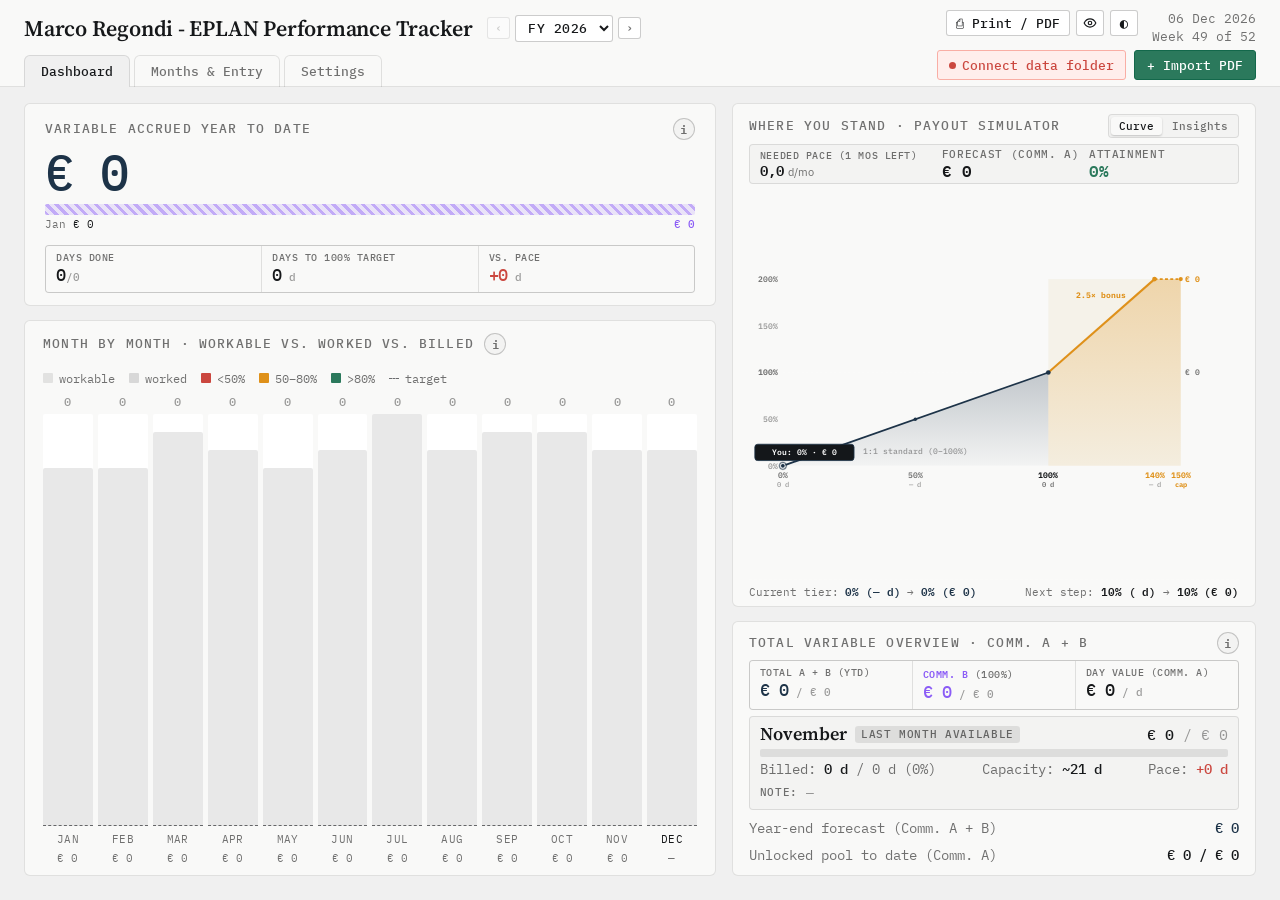
==== commit f7ee173f: "Update mac.html" ====
--- a/mac.html
+++ b/mac.html
@@ -59,11 +59,11 @@
 `+o.stack}return{value:e,source:t,stack:l,digest:null}}function Po(e,t,n){return{value:e,source:null,stack:n??null,digest:t??null}}function vi(e,t){try{console.error(t.value)}catch(n){setTimeout(function(){throw n})}}var xp=typeof WeakMap=="function"?WeakMap:Map;function Lc(e,t,n){n=lt(-1,n),n.tag=3,n.payload={element:null};var r=t.value;return n.callback=function(){Pl||(Pl=!0,Ni=r),vi(e,t)},n}function Rc(e,t,n){n=lt(-1,n),n.tag=3;var r=e.type.getDerivedStateFromError;if(typeof r=="function"){var l=t.value;n.payload=function(){return r(l)},n.callback=function(){vi(e,t)}}var o=e.stateNode;return o!==null&&typeof o.componentDidCatch=="function"&&(n.callback=function(){vi(e,t),typeof r!="function"&&(Nt===null?Nt=new Set([this]):Nt.add(this));var i=t.stack;this.componentDidCatch(t.value,{componentStack:i!==null?i:""})}),n}function Ps(e,t,n){var r=e.pingCache;if(r===null){r=e.pingCache=new xp;var l=new Set;r.set(t,l)}else l=r.get(t),l===void 0&&(l=new Set,r.set(t,l));l.has(n)||(l.add(n),e=Rp.bind(null,e,t,n),t.then(e,e))}function Ns(e){do{var t;if((t=e.tag===13)&&(t=e.memoizedState,t=t!==null?t.dehydrated!==null:!0),t)return e;e=e.return}while(e!==null);return null}function Ts(e,t,n,r,l){return e.mode&1?(e.flags|=65536,e.lanes=l,e):(e===t?e.flags|=65536:(e.flags|=128,n.flags|=131072,n.flags&=-52805,n.tag===1&&(n.alternate===null?n.tag=17:(t=lt(-1,1),t.tag=2,Pt(n,t,1))),n.lanes|=1),e)}var wp=ct.ReactCurrentOwner,me=!1;function ce(e,t,n,r){t.child=e===null?sc(t,null,n,r):jn(t,e.child,n,r)}function Ds(e,t,n,r,l){n=n.render;var o=t.ref;return Sn(t,l),r=pu(e,t,n,r,o,l),n=hu(),e!==null&&!me?(t.updateQueue=e.updateQueue,t.flags&=-2053,e.lanes&=~l,at(e,t,l)):($&&n&&tu(t),t.flags|=1,ce(e,t,r,l),t.child)}function Ms(e,t,n,r,l){if(e===null){var o=n.type;return typeof o=="function"&&!Cu(o)&&o.defaultProps===void 0&&n.compare===null&&n.defaultProps===void 0?(t.tag=15,t.type=o,zc(e,t,o,r,l)):(e=il(n.type,null,r,t,t.mode,l),e.ref=t.ref,e.return=t,t.child=e)}if(o=e.child,!(e.lanes&l)){var i=o.memoizedProps;if(n=n.compare,n=n!==null?n:cr,n(i,r)&&e.ref===t.ref)return at(e,t,l)}return t.flags|=1,e=Dt(o,r),e.ref=t.ref,e.return=t,t.child=e}function zc(e,t,n,r,l){if(e!==null){var o=e.memoizedProps;if(cr(o,r)&&e.ref===t.ref)if(me=!1,t.pendingProps=r=o,(e.lanes&l)!==0)e.flags&131072&&(me=!0);else return t.lanes=e.lanes,at(e,t,l)}return xi(e,t,n,r,l)}function Ic(e,t,n){var r=t.pendingProps,l=r.children,o=e!==null?e.memoizedState:null;if(r.mode==="hidden")if(!(t.mode&1))t.memoizedState={baseLanes:0,cachePool:null,transitions:null},O(yn,xe),xe|=n;else{if(!(n&1073741824))return e=o!==null?o.baseLanes|n:n,t.lanes=t.childLanes=1073741824,t.memoizedState={baseLanes:e,cachePool:null,transitions:null},t.updateQueue=null,O(yn,xe),xe|=e,null;t.memoizedState={baseLanes:0,cachePool:null,transitions:null},r=o!==null?o.baseLanes:n,O(yn,xe),xe|=r}else o!==null?(r=o.baseLanes|n,t.memoizedState=null):r=n,O(yn,xe),xe|=r;return ce(e,t,l,n),t.child}function Ac(e,t){var n=t.ref;(e===null&&n!==null||e!==null&&e.ref!==n)&&(t.flags|=512,t.flags|=2097152)}function xi(e,t,n,r,l){var o=ge(n)?Yt:ae.current;return o=Cn(t,o),Sn(t,l),n=pu(e,t,n,r,o,l),r=hu(),e!==null&&!me?(t.updateQueue=e.updateQueue,t.flags&=-2053,e.lanes&=~l,at(e,t,l)):($&&r&&tu(t),t.flags|=1,ce(e,t,n,l),t.child)}function Ls(e,t,n,r,l){if(ge(n)){var o=!0;gl(t)}else o=!1;if(Sn(t,l),t.stateNode===null)rl(e,t),Mc(t,n,r),gi(t,n,r,l),r=!0;else if(e===null){var i=t.stateNode,s=t.memoizedProps;i.props=s;var u=i.context,a=n.contextType;typeof a=="object"&&a!==null?a=De(a):(a=ge(n)?Yt:ae.current,a=Cn(t,a));var p=n.getDerivedStateFromProps,m=typeof p=="function"||typeof i.getSnapshotBeforeUpdate=="function";m||typeof i.UNSAFE_componentWillReceiveProps!="function"&&typeof i.componentWillReceiveProps!="function"||(s!==r||u!==a)&&js(t,i,r,a),vt=!1;var y=t.memoizedState;i.state=y,kl(t,r,i,l),u=t.memoizedState,s!==r||y!==u||ye.current||vt?(typeof p=="function"&&(yi(t,n,p,r),u=t.memoizedState),(s=vt||_s(t,n,s,r,y,u,a))?(m||typeof i.UNSAFE_componentWillMount!="function"&&typeof i.componentWillMount!="function"||(typeof i.componentWillMount=="function"&&i.componentWillMount(),typeof i.UNSAFE_componentWillMount=="function"&&i.UNSAFE_componentWillMount()),typeof i.componentDidMount=="function"&&(t.flags|=4194308)):(typeof i.componentDidMount=="function"&&(t.flags|=4194308),t.memoizedProps=r,t.memoizedState=u),i.props=r,i.state=u,i.context=a,r=s):(typeof i.componentDidMount=="function"&&(t.flags|=4194308),r=!1)}else{i=t.stateNode,cc(e,t),s=t.memoizedProps,a=t.type===t.elementType?s:ze(t.type,s),i.props=a,m=t.pendingProps,y=i.context,u=n.contextType,typeof u=="object"&&u!==null?u=De(u):(u=ge(n)?Yt:ae.current,u=Cn(t,u));var g=n.getDerivedStateFromProps;(p=typeof g=="function"||typeof i.getSnapshotBeforeUpdate=="function")||typeof i.UNSAFE_componentWillReceiveProps!="function"&&typeof i.componentWillReceiveProps!="function"||(s!==m||y!==u)&&js(t,i,r,u),vt=!1,y=t.memoizedState,i.state=y,kl(t,r,i,l);var x=t.memoizedState;s!==m||y!==x||ye.current||vt?(typeof g=="function"&&(yi(t,n,g,r),x=t.memoizedState),(a=vt||_s(t,n,a,r,y,x,u)||!1)?(p||typeof i.UNSAFE_componentWillUpdate!="function"&&typeof i.componentWillUpdate!="function"||(typeof i.componentWillUpdate=="function"&&i.componentWillUpdate(r,x,u),typeof i.UNSAFE_componentWillUpdate=="function"&&i.UNSAFE_componentWillUpdate(r,x,u)),typeof i.componentDidUpdate=="function"&&(t.flags|=4),typeof i.getSnapshotBeforeUpdate=="function"&&(t.flags|=1024)):(typeof i.componentDidUpdate!="function"||s===e.memoizedProps&&y===e.memoizedState||(t.flags|=4),typeof i.getSnapshotBeforeUpdate!="function"||s===e.memoizedProps&&y===e.memoizedState||(t.flags|=1024),t.memoizedProps=r,t.memoizedState=x),i.props=r,i.state=x,i.context=u,r=a):(typeof i.componentDidUpdate!="function"||s===e.memoizedProps&&y===e.memoizedState||(t.flags|=4),typeof i.getSnapshotBeforeUpdate!="function"||s===e.memoizedProps&&y===e.memoizedState||(t.flags|=1024),r=!1)}return wi(e,t,n,r,o,l)}function wi(e,t,n,r,l,o){Ac(e,t);var i=(t.flags&128)!==0;if(!r&&!i)return l&&gs(t,n,!1),at(e,t,o);r=t.stateNode,wp.current=t;var s=i&&typeof n.getDerivedStateFromError!="function"?null:r.render();return t.flags|=1,e!==null&&i?(t.child=jn(t,e.child,null,o),t.child=jn(t,null,s,o)):ce(e,t,s,o),t.memoizedState=r.state,l&&gs(t,n,!0),t.child}function Oc(e){var t=e.stateNode;t.pendingContext?ys(e,t.pendingContext,t.pendingContext!==t.context):t.context&&ys(e,t.context,!1),au(e,t.containerInfo)}function Rs(e,t,n,r,l){return _n(),ru(l),t.flags|=256,ce(e,t,n,r),t.child}var Si={dehydrated:null,treeContext:null,retryLane:0};function ki(e){return{baseLanes:e,cachePool:null,transitions:null}}function Fc(e,t,n){var r=t.pendingProps,l=W.current,o=!1,i=(t.flags&128)!==0,s;if((s=i)||(s=e!==null&&e.memoizedState===null?!1:(l&2)!==0),s?(o=!0,t.flags&=-129):(e===null||e.memoizedState!==null)&&(l|=1),O(W,l&1),e===null)return hi(t),e=t.memoizedState,e!==null&&(e=e.dehydrated,e!==null)?(t.mode&1?e.data==="$!"?t.lanes=8:t.lanes=1073741824:t.lanes=1,null):(i=r.children,e=r.fallback,o?(r=t.mode,o=t.child,i={mode:"hidden",children:i},!(r&1)&&o!==null?(o.childLanes=0,o.pendingProps=i):o=Wl(i,r,0,null),e=Kt(e,r,n,null),o.return=t,e.return=t,o.sibling=e,t.child=o,t.child.memoizedState=ki(n),t.memoizedState=Si,e):gu(t,i));if(l=e.memoizedState,l!==null&&(s=l.dehydrated,s!==null))return Sp(e,t,i,r,s,l,n);if(o){o=r.fallback,i=t.mode,l=e.child,s=l.sibling;var u={mode:"hidden",children:r.children};return!(i&1)&&t.child!==l?(r=t.child,r.childLanes=0,r.pendingProps=u,t.deletions=null):(r=Dt(l,u),r.subtreeFlags=l.subtreeFlags&14680064),s!==null?o=Dt(s,o):(o=Kt(o,i,n,null),o.flags|=2),o.return=t,r.return=t,r.sibling=o,t.child=r,r=o,o=t.child,i=e.child.memoizedState,i=i===null?ki(n):{baseLanes:i.baseLanes|n,cachePool:null,transitions:i.transitions},o.memoizedState=i,o.childLanes=e.childLanes&~n,t.memoizedState=Si,r}return o=e.child,e=o.sibling,r=Dt(o,{mode:"visible",children:r.children}),!(t.mode&1)&&(r.lanes=n),r.return=t,r.sibling=null,e!==null&&(n=t.deletions,n===null?(t.deletions=[e],t.flags|=16):n.push(e)),t.child=r,t.memoizedState=null,r}function gu(e,t){return t=Wl({mode:"visible",children:t},e.mode,0,null),t.return=e,e.child=t}function Ur(e,t,n,r){return r!==null&&ru(r),jn(t,e.child,null,n),e=gu(t,t.pendingProps.children),e.flags|=2,t.memoizedState=null,e}function Sp(e,t,n,r,l,o,i){if(n)return t.flags&256?(t.flags&=-257,r=Po(Error(S(422))),Ur(e,t,i,r)):t.memoizedState!==null?(t.child=e.child,t.flags|=128,null):(o=r.fallback,l=t.mode,r=Wl({mode:"visible",children:r.children},l,0,null),o=Kt(o,l,i,null),o.flags|=2,r.return=t,o.return=t,r.sibling=o,t.child=r,t.mode&1&&jn(t,e.child,null,i),t.child.memoizedState=ki(i),t.memoizedState=Si,o);if(!(t.mode&1))return Ur(e,t,i,null);if(l.data==="$!"){if(r=l.nextSibling&&l.nextSibling.dataset,r)var s=r.dgst;return r=s,o=Error(S(419)),r=Po(o,r,void 0),Ur(e,t,i,r)}if(s=(i&e.childLanes)!==0,me||s){if(r=b,r!==null){switch(i&-i){case 4:l=2;break;case 16:l=8;break;case 64:case 128:case 256:case 512:case 1024:case 2048:case 4096:case 8192:case 16384:case 32768:case 65536:case 131072:case 262144:case 524288:case 1048576:case 2097152:case 4194304:case 8388608:case 16777216:case 33554432:case 67108864:l=32;break;case 536870912:l=268435456;break;default:l=0}l=l&(r.suspendedLanes|i)?0:l,l!==0&&l!==o.retryLane&&(o.retryLane=l,st(e,l),Fe(r,e,l,-1))}return Eu(),r=Po(Error(S(421))),Ur(e,t,i,r)}return l.data==="$?"?(t.flags|=128,t.child=e.child,t=zp.bind(null,e),l._reactRetry=t,null):(e=o.treeContext,we=jt(l.nextSibling),Se=t,$=!0,Ae=null,e!==null&&(je[Pe++]=tt,je[Pe++]=nt,je[Pe++]=Xt,tt=e.id,nt=e.overflow,Xt=t),t=gu(t,r.children),t.flags|=4096,t)}function zs(e,t,n){e.lanes|=t;var r=e.alternate;r!==null&&(r.lanes|=t),mi(e.return,t,n)}function No(e,t,n,r,l){var o=e.memoizedState;o===null?e.memoizedState={isBackwards:t,rendering:null,renderingStartTime:0,last:r,tail:n,tailMode:l}:(o.isBackwards=t,o.rendering=null,o.renderingStartTime=0,o.last=r,o.tail=n,o.tailMode=l)}function Bc(e,t,n){var r=t.pendingProps,l=r.revealOrder,o=r.tail;if(ce(e,t,r.children,n),r=W.current,r&2)r=r&1|2,t.flags|=128;else{if(e!==null&&e.flags&128)e:for(e=t.child;e!==null;){if(e.tag===13)e.memoizedState!==null&&zs(e,n,t);else if(e.tag===19)zs(e,n,t);else if(e.child!==null){e.child.return=e,e=e.child;continue}if(e===t)break e;for(;e.sibling===null;){if(e.return===null||e.return===t)break e;e=e.return}e.sibling.return=e.return,e=e.sibling}r&=1}if(O(W,r),!(t.mode&1))t.memoizedState=null;else switch(l){case"forwards":for(n=t.child,l=null;n!==null;)e=n.alternate,e!==null&&El(e)===null&&(l=n),n=n.sibling;n=l,n===null?(l=t.child,t.child=null):(l=n.sibling,n.sibling=null),No(t,!1,l,n,o);break;case"backwards":for(n=null,l=t.child,t.child=null;l!==null;){if(e=l.alternate,e!==null&&El(e)===null){t.child=l;break}e=l.sibling,l.sibling=n,n=l,l=e}No(t,!0,n,null,o);break;case"together":No(t,!1,null,null,void 0);break;default:t.memoizedState=null}return t.child}function rl(e,t){!(t.mode&1)&&e!==null&&(e.alternate=null,t.alternate=null,t.flags|=2)}function at(e,t,n){if(e!==null&&(t.dependencies=e.dependencies),Jt|=t.lanes,!(n&t.childLanes))return null;if(e!==null&&t.child!==e.child)throw Error(S(153));if(t.child!==null){for(e=t.child,n=Dt(e,e.pendingProps),t.child=n,n.return=t;e.sibling!==null;)e=e.sibling,n=n.sibling=Dt(e,e.pendingProps),n.return=t;n.sibling=null}return t.child}function kp(e,t,n){switch(t.tag){case 3:Oc(t),_n();break;case 5:fc(t);break;case 1:ge(t.type)&&gl(t);break;case 4:au(t,t.stateNode.containerInfo);break;case 10:var r=t.type._context,l=t.memoizedProps.value;O(wl,r._currentValue),r._currentValue=l;break;case 13:if(r=t.memoizedState,r!==null)return r.dehydrated!==null?(O(W,W.current&1),t.flags|=128,null):n&t.child.childLanes?Fc(e,t,n):(O(W,W.current&1),e=at(e,t,n),e!==null?e.sibling:null);O(W,W.current&1);break;case 19:if(r=(n&t.childLanes)!==0,e.flags&128){if(r)return Bc(e,t,n);t.flags|=128}if(l=t.memoizedState,l!==null&&(l.rendering=null,l.tail=null,l.lastEffect=null),O(W,W.current),r)break;return null;case 22:case 23:return t.lanes=0,Ic(e,t,n)}return at(e,t,n)}var Hc,Ei,Uc,$c;Hc=function(e,t){for(var n=t.child;n!==null;){if(n.tag===5||n.tag===6)e.appendChild(n.stateNode);else if(n.tag!==4&&n.child!==null){n.child.return=n,n=n.child;continue}if(n===t)break;for(;n.sibling===null;){if(n.return===null||n.return===t)return;n=n.return}n.sibling.return=n.return,n=n.sibling}};Ei=function(){};Uc=function(e,t,n,r){var l=e.memoizedProps;if(l!==r){e=t.stateNode,Vt(Xe.current);var o=null;switch(n){case"input":l=Qo(e,l),r=Qo(e,r),o=[];break;case"select":l=Q({},l,{value:void 0}),r=Q({},r,{value:void 0}),o=[];break;case"textarea":l=Xo(e,l),r=Xo(e,r),o=[];break;default:typeof l.onClick!="function"&&typeof r.onClick=="function"&&(e.onclick=ml)}Jo(n,r);var i;n=null;for(a in l)if(!r.hasOwnProperty(a)&&l.hasOwnProperty(a)&&l[a]!=null)if(a==="style"){var s=l[a];for(i in s)s.hasOwnProperty(i)&&(n||(n={}),n[i]="")}else a!=="dangerouslySetInnerHTML"&&a!=="children"&&a!=="suppressContentEditableWarning"&&a!=="suppressHydrationWarning"&&a!=="autoFocus"&&(rr.hasOwnProperty(a)?o||(o=[]):(o=o||[]).push(a,null));for(a in r){var u=r[a];if(s=l!=null?l[a]:void 0,r.hasOwnProperty(a)&&u!==s&&(u!=null||s!=null))if(a==="style")if(s){for(i in s)!s.hasOwnProperty(i)||u&&u.hasOwnProperty(i)||(n||(n={}),n[i]="");for(i in u)u.hasOwnProperty(i)&&s[i]!==u[i]&&(n||(n={}),n[i]=u[i])}else n||(o||(o=[]),o.push(a,n)),n=u;else a==="dangerouslySetInnerHTML"?(u=u?u.__html:void 0,s=s?s.__html:void 0,u!=null&&s!==u&&(o=o||[]).push(a,u)):a==="children"?typeof u!="string"&&typeof u!="number"||(o=o||[]).push(a,""+u):a!=="suppressContentEditableWarning"&&a!=="suppressHydrationWarning"&&(rr.hasOwnProperty(a)?(u!=null&&a==="onScroll"&&H("scroll",e),o||s===u||(o=[])):(o=o||[]).push(a,u))}n&&(o=o||[]).push("style",n);var a=o;(t.updateQueue=a)&&(t.flags|=4)}};$c=function(e,t,n,r){n!==r&&(t.flags|=4)};function Un(e,t){if(!$)switch(e.tailMode){case"hidden":t=e.tail;for(var n=null;t!==null;)t.alternate!==null&&(n=t),t=t.sibling;n===null?e.tail=null:n.sibling=null;break;case"collapsed":n=e.tail;for(var r=null;n!==null;)n.alternate!==null&&(r=n),n=n.sibling;r===null?t||e.tail===null?e.tail=null:e.tail.sibling=null:r.sibling=null}}function oe(e){var t=e.alternate!==null&&e.alternate.child===e.child,n=0,r=0;if(t)for(var l=e.child;l!==null;)n|=l.lanes|l.childLanes,r|=l.subtreeFlags&14680064,r|=l.flags&14680064,l.return=e,l=l.sibling;else for(l=e.child;l!==null;)n|=l.lanes|l.childLanes,r|=l.subtreeFlags,r|=l.flags,l.return=e,l=l.sibling;return e.subtreeFlags|=r,e.childLanes=n,t}function Ep(e,t,n){var r=t.pendingProps;switch(nu(t),t.tag){case 2:case 16:case 15:case 0:case 11:case 7:case 8:case 12:case 9:case 14:return oe(t),null;case 1:return ge(t.type)&&yl(),oe(t),null;case 3:return r=t.stateNode,Pn(),U(ye),U(ae),fu(),r.pendingContext&&(r.context=r.pendingContext,r.pendingContext=null),(e===null||e.child===null)&&(Br(t)?t.flags|=4:e===null||e.memoizedState.isDehydrated&&!(t.flags&256)||(t.flags|=1024,Ae!==null&&(Mi(Ae),Ae=null))),Ei(e,t),oe(t),null;case 5:cu(t);var l=Vt(mr.current);if(n=t.type,e!==null&&t.stateNode!=null)Uc(e,t,n,r,l),e.ref!==t.ref&&(t.flags|=512,t.flags|=2097152);else{if(!r){if(t.stateNode===null)throw Error(S(166));return oe(t),null}if(e=Vt(Xe.current),Br(t)){r=t.stateNode,n=t.type;var o=t.memoizedProps;switch(r[Qe]=t,r[pr]=o,e=(t.mode&1)!==0,n){case"dialog":H("cancel",r),H("close",r);break;case"iframe":case"object":case"embed":H("load",r);break;case"video":case"audio":for(l=0;l<Yn.length;l++)H(Yn[l],r);break;case"source":H("error",r);break;case"img":case"image":case"link":H("error",r),H("load",r);break;case"details":H("toggle",r);break;case"input":Wu(r,o),H("invalid",r);break;case"select":r._wrapperState={wasMultiple:!!o.multiple},H("invalid",r);break;case"textarea":Qu(r,o),H("invalid",r)}Jo(n,o),l=null;for(var i in o)if(o.hasOwnProperty(i)){var s=o[i];i==="children"?typeof s=="string"?r.textContent!==s&&(o.suppressHydrationWarning!==!0&&Fr(r.textContent,s,e),l=["children",s]):typeof s=="number"&&r.textContent!==""+s&&(o.suppressHydrationWarning!==!0&&Fr(r.textContent,s,e),l=["children",""+s]):rr.hasOwnProperty(i)&&s!=null&&i==="onScroll"&&H("scroll",r)}switch(n){case"input":Dr(r),Vu(r,o,!0);break;case"textarea":Dr(r),Ku(r);break;case"select":case"option":break;default:typeof o.onClick=="function"&&(r.onclick=ml)}r=l,t.updateQueue=r,r!==null&&(t.flags|=4)}else{i=l.nodeType===9?l:l.ownerDocument,e==="http://www.w3.org/1999/xhtml"&&(e=ya(n)),e==="http://www.w3.org/1999/xhtml"?n==="script"?(e=i.createElement("div"),e.innerHTML="<script><\/script>",e=e.removeChild(e.firstChild)):typeof r.is=="string"?e=i.createElement(n,{is:r.is}):(e=i.createElement(n),n==="select"&&(i=e,r.multiple?i.multiple=!0:r.size&&(i.size=r.size))):e=i.createElementNS(e,n),e[Qe]=t,e[pr]=r,Hc(e,t,!1,!1),t.stateNode=e;e:{switch(i=Zo(n,r),n){case"dialog":H("cancel",e),H("close",e),l=r;break;case"iframe":case"object":case"embed":H("load",e),l=r;break;case"video":case"audio":for(l=0;l<Yn.length;l++)H(Yn[l],e);l=r;break;case"source":H("error",e),l=r;break;case"img":case"image":case"link":H("error",e),H("load",e),l=r;break;case"details":H("toggle",e),l=r;break;case"input":Wu(e,r),l=Qo(e,r),H("invalid",e);break;case"option":l=r;break;case"select":e._wrapperState={wasMultiple:!!r.multiple},l=Q({},r,{value:void 0}),H("invalid",e);break;case"textarea":Qu(e,r),l=Xo(e,r),H("invalid",e);break;default:l=r}Jo(n,l),s=l;for(o in s)if(s.hasOwnProperty(o)){var u=s[o];o==="style"?xa(e,u):o==="dangerouslySetInnerHTML"?(u=u?u.__html:void 0,u!=null&&ga(e,u)):o==="children"?typeof u=="string"?(n!=="textarea"||u!=="")&&lr(e,u):typeof u=="number"&&lr(e,""+u):o!=="suppressContentEditableWarning"&&o!=="suppressHydrationWarning"&&o!=="autoFocus"&&(rr.hasOwnProperty(o)?u!=null&&o==="onScroll"&&H("scroll",e):u!=null&&Ui(e,o,u,i))}switch(n){case"input":Dr(e),Vu(e,r,!1);break;case"textarea":Dr(e),Ku(e);break;case"option":r.value!=null&&e.setAttribute("value",""+Mt(r.value));break;case"select":e.multiple=!!r.multiple,o=r.value,o!=null?gn(e,!!r.multiple,o,!1):r.defaultValue!=null&&gn(e,!!r.multiple,r.defaultValue,!0);break;default:typeof l.onClick=="function"&&(e.onclick=ml)}switch(n){case"button":case"input":case"select":case"textarea":r=!!r.autoFocus;break e;case"img":r=!0;break e;default:r=!1}}r&&(t.flags|=4)}t.ref!==null&&(t.flags|=512,t.flags|=2097152)}return oe(t),null;case 6:if(e&&t.stateNode!=null)$c(e,t,e.memoizedProps,r);else{if(typeof r!="string"&&t.stateNode===null)throw Error(S(166));if(n=Vt(mr.current),Vt(Xe.current),Br(t)){if(r=t.stateNode,n=t.memoizedProps,r[Qe]=t,(o=r.nodeValue!==n)&&(e=Se,e!==null))switch(e.tag){case 3:Fr(r.nodeValue,n,(e.mode&1)!==0);break;case 5:e.memoizedProps.suppressHydrationWarning!==!0&&Fr(r.nodeValue,n,(e.mode&1)!==0)}o&&(t.flags|=4)}else r=(n.nodeType===9?n:n.ownerDocument).createTextNode(r),r[Qe]=t,t.stateNode=r}return oe(t),null;case 13:if(U(W),r=t.memoizedState,e===null||e.memoizedState!==null&&e.memoizedState.dehydrated!==null){if($&&we!==null&&t.mode&1&&!(t.flags&128))ic(),_n(),t.flags|=98560,o=!1;else if(o=Br(t),r!==null&&r.dehydrated!==null){if(e===null){if(!o)throw Error(S(318));if(o=t.memoizedState,o=o!==null?o.dehydrated:null,!o)throw Error(S(317));o[Qe]=t}else _n(),!(t.flags&128)&&(t.memoizedState=null),t.flags|=4;oe(t),o=!1}else Ae!==null&&(Mi(Ae),Ae=null),o=!0;if(!o)return t.flags&65536?t:null}return t.flags&128?(t.lanes=n,t):(r=r!==null,r!==(e!==null&&e.memoizedState!==null)&&r&&(t.child.flags|=8192,t.mode&1&&(e===null||W.current&1?Z===0&&(Z=3):Eu())),t.updateQueue!==null&&(t.flags|=4),oe(t),null);case 4:return Pn(),Ei(e,t),e===null&&fr(t.stateNode.containerInfo),oe(t),null;case 10:return iu(t.type._context),oe(t),null;case 17:return ge(t.type)&&yl(),oe(t),null;case 19:if(U(W),o=t.memoizedState,o===null)return oe(t),null;if(r=(t.flags&128)!==0,i=o.rendering,i===null)if(r)Un(o,!1);else{if(Z!==0||e!==null&&e.flags&128)for(e=t.child;e!==null;){if(i=El(e),i!==null){for(t.flags|=128,Un(o,!1),r=i.updateQueue,r!==null&&(t.updateQueue=r,t.flags|=4),t.subtreeFlags=0,r=n,n=t.child;n!==null;)o=n,e=r,o.flags&=14680066,i=o.alternate,i===null?(o.childLanes=0,o.lanes=e,o.child=null,o.subtreeFlags=0,o.memoizedProps=null,o.memoizedState=null,o.updateQueue=null,o.dependencies=null,o.stateNode=null):(o.childLanes=i.childLanes,o.lanes=i.lanes,o.child=i.child,o.subtreeFlags=0,o.deletions=null,o.memoizedProps=i.memoizedProps,o.memoizedState=i.memoizedState,o.updateQueue=i.updateQueue,o.type=i.type,e=i.dependencies,o.dependencies=e===null?null:{lanes:e.lanes,firstContext:e.firstContext}),n=n.sibling;return O(W,W.current&1|2),t.child}e=e.sibling}o.tail!==null&&X()>Tn&&(t.flags|=128,r=!0,Un(o,!1),t.lanes=4194304)}else{if(!r)if(e=El(i),e!==null){if(t.flags|=128,r=!0,n=e.updateQueue,n!==null&&(t.updateQueue=n,t.flags|=4),Un(o,!0),o.tail===null&&o.tailMode==="hidden"&&!i.alternate&&!$)return oe(t),null}else 2*X()-o.renderingStartTime>Tn&&n!==1073741824&&(t.flags|=128,r=!0,Un(o,!1),t.lanes=4194304);o.isBackwards?(i.sibling=t.child,t.child=i):(n=o.last,n!==null?n.sibling=i:t.child=i,o.last=i)}return o.tail!==null?(t=o.tail,o.rendering=t,o.tail=t.sibling,o.renderingStartTime=X(),t.sibling=null,n=W.current,O(W,r?n&1|2:n&1),t):(oe(t),null);case 22:case 23:return ku(),r=t.memoizedState!==null,e!==null&&e.memoizedState!==null!==r&&(t.flags|=8192),r&&t.mode&1?xe&1073741824&&(oe(t),t.subtreeFlags&6&&(t.flags|=8192)):oe(t),null;case 24:return null;case 25:return null}throw Error(S(156,t.tag))}function Cp(e,t){switch(nu(t),t.tag){case 1:return ge(t.type)&&yl(),e=t.flags,e&65536?(t.flags=e&-65537|128,t):null;case 3:return Pn(),U(ye),U(ae),fu(),e=t.flags,e&65536&&!(e&128)?(t.flags=e&-65537|128,t):null;case 5:return cu(t),null;case 13:if(U(W),e=t.memoizedState,e!==null&&e.dehydrated!==null){if(t.alternate===null)throw Error(S(340));_n()}return e=t.flags,e&65536?(t.flags=e&-65537|128,t):null;case 19:return U(W),null;case 4:return Pn(),null;case 10:return iu(t.type._context),null;case 22:case 23:return ku(),null;case 24:return null;default:return null}}var $r=!1,ie=!1,_p=typeof WeakSet=="function"?WeakSet:Set,C=null;function mn(e,t){var n=e.ref;if(n!==null)if(typeof n=="function")try{n(null)}catch(r){Y(e,t,r)}else n.current=null}function Ci(e,t,n){try{n()}catch(r){Y(e,t,r)}}var Is=!1;function jp(e,t){if(ui=dl,e=Ya(),eu(e)){if("selectionStart"in e)var n={start:e.selectionStart,end:e.selectionEnd};else e:{n=(n=e.ownerDocument)&&n.defaultView||window;var r=n.getSelection&&n.getSelection();if(r&&r.rangeCount!==0){n=r.anchorNode;var l=r.anchorOffset,o=r.focusNode;r=r.focusOffset;try{n.nodeType,o.nodeType}catch{n=null;break e}var i=0,s=-1,u=-1,a=0,p=0,m=e,y=null;t:for(;;){for(var g;m!==n||l!==0&&m.nodeType!==3||(s=i+l),m!==o||r!==0&&m.nodeType!==3||(u=i+r),m.nodeType===3&&(i+=m.nodeValue.length),(g=m.firstChild)!==null;)y=m,m=g;for(;;){if(m===e)break t;if(y===n&&++a===l&&(s=i),y===o&&++p===r&&(u=i),(g=m.nextSibling)!==null)break;m=y,y=m.parentNode}m=g}n=s===-1||u===-1?null:{start:s,end:u}}else n=null}n=n||{start:0,end:0}}else n=null;for(si={focusedElem:e,selectionRange:n},dl=!1,C=t;C!==null;)if(t=C,e=t.child,(t.subtreeFlags&1028)!==0&&e!==null)e.return=t,C=e;else for(;C!==null;){t=C;try{var x=t.alternate;if(t.flags&1024)switch(t.tag){case 0:case 11:case 15:break;case 1:if(x!==null){var w=x.memoizedProps,M=x.memoizedState,d=t.stateNode,c=d.getSnapshotBeforeUpdate(t.elementType===t.type?w:ze(t.type,w),M);d.__reactInternalSnapshotBeforeUpdate=c}break;case 3:var h=t.stateNode.containerInfo;h.nodeType===1?h.textContent="":h.nodeType===9&&h.documentElement&&h.removeChild(h.documentElement);break;case 5:case 6:case 4:case 17:break;default:throw Error(S(163))}}catch(v){Y(t,t.return,v)}if(e=t.sibling,e!==null){e.return=t.return,C=e;break}C=t.return}return x=Is,Is=!1,x}function er(e,t,n){var r=t.updateQueue;if(r=r!==null?r.lastEffect:null,r!==null){var l=r=r.next;do{if((l.tag&e)===e){var o=l.destroy;l.destroy=void 0,o!==void 0&&Ci(t,n,o)}l=l.next}while(l!==r)}}function Ul(e,t){if(t=t.updateQueue,t=t!==null?t.lastEffect:null,t!==null){var n=t=t.next;do{if((n.tag&e)===e){var r=n.create;n.destroy=r()}n=n.next}while(n!==t)}}function _i(e){var t=e.ref;if(t!==null){var n=e.stateNode;switch(e.tag){case 5:e=n;break;default:e=n}typeof t=="function"?t(e):t.current=e}}function Wc(e){var t=e.alternate;t!==null&&(e.alternate=null,Wc(t)),e.child=null,e.deletions=null,e.sibling=null,e.tag===5&&(t=e.stateNode,t!==null&&(delete t[Qe],delete t[pr],delete t[fi],delete t[sp],delete t[ap])),e.stateNode=null,e.return=null,e.dependencies=null,e.memoizedProps=null,e.memoizedState=null,e.pendingProps=null,e.stateNode=null,e.updateQueue=null}function Vc(e){return e.tag===5||e.tag===3||e.tag===4}function As(e){e:for(;;){for(;e.sibling===null;){if(e.return===null||Vc(e.return))return null;e=e.return}for(e.sibling.return=e.return,e=e.sibling;e.tag!==5&&e.tag!==6&&e.tag!==18;){if(e.flags&2||e.child===null||e.tag===4)continue e;e.child.return=e,e=e.child}if(!(e.flags&2))return e.stateNode}}function ji(e,t,n){var r=e.tag;if(r===5||r===6)e=e.stateNode,t?n.nodeType===8?n.parentNode.insertBefore(e,t):n.insertBefore(e,t):(n.nodeType===8?(t=n.parentNode,t.insertBefore(e,n)):(t=n,t.appendChild(e)),n=n._reactRootContainer,n!=null||t.onclick!==null||(t.onclick=ml));else if(r!==4&&(e=e.child,e!==null))for(ji(e,t,n),e=e.sibling;e!==null;)ji(e,t,n),e=e.sibling}function Pi(e,t,n){var r=e.tag;if(r===5||r===6)e=e.stateNode,t?n.insertBefore(e,t):n.appendChild(e);else if(r!==4&&(e=e.child,e!==null))for(Pi(e,t,n),e=e.sibling;e!==null;)Pi(e,t,n),e=e.sibling}var ee=null,Ie=!1;function ht(e,t,n){for(n=n.child;n!==null;)Qc(e,t,n),n=n.sibling}function Qc(e,t,n){if(Ye&&typeof Ye.onCommitFiberUnmount=="function")try{Ye.onCommitFiberUnmount(Rl,n)}catch{}switch(n.tag){case 5:ie||mn(n,t);case 6:var r=ee,l=Ie;ee=null,ht(e,t,n),ee=r,Ie=l,ee!==null&&(Ie?(e=ee,n=n.stateNode,e.nodeType===8?e.parentNode.removeChild(n):e.removeChild(n)):ee.removeChild(n.stateNode));break;case 18:ee!==null&&(Ie?(e=ee,n=n.stateNode,e.nodeType===8?So(e.parentNode,n):e.nodeType===1&&So(e,n),sr(e)):So(ee,n.stateNode));break;case 4:r=ee,l=Ie,ee=n.stateNode.containerInfo,Ie=!0,ht(e,t,n),ee=r,Ie=l;break;case 0:case 11:case 14:case 15:if(!ie&&(r=n.updateQueue,r!==null&&(r=r.lastEffect,r!==null))){l=r=r.next;do{var o=l,i=o.destroy;o=o.tag,i!==void 0&&(o&2||o&4)&&Ci(n,t,i),l=l.next}while(l!==r)}ht(e,t,n);break;case 1:if(!ie&&(mn(n,t),r=n.stateNode,typeof r.componentWillUnmount=="function"))try{r.props=n.memoizedProps,r.state=n.memoizedState,r.componentWillUnmount()}catch(s){Y(n,t,s)}ht(e,t,n);break;case 21:ht(e,t,n);break;case 22:n.mode&1?(ie=(r=ie)||n.memoizedState!==null,ht(e,t,n),ie=r):ht(e,t,n);break;default:ht(e,t,n)}}function Os(e){var t=e.updateQueue;if(t!==null){e.updateQueue=null;var n=e.stateNode;n===null&&(n=e.stateNode=new _p),t.forEach(function(r){var l=Ip.bind(null,e,r);n.has(r)||(n.add(r),r.then(l,l))})}}function Le(e,t){var n=t.deletions;if(n!==null)for(var r=0;r<n.length;r++){var l=n[r];try{var o=e,i=t,s=i;e:for(;s!==null;){switch(s.tag){case 5:ee=s.stateNode,Ie=!1;break e;case 3:ee=s.stateNode.containerInfo,Ie=!0;break e;case 4:ee=s.stateNode.containerInfo,Ie=!0;break e}s=s.return}if(ee===null)throw Error(S(160));Qc(o,i,l),ee=null,Ie=!1;var u=l.alternate;u!==null&&(u.return=null),l.return=null}catch(a){Y(l,t,a)}}if(t.subtreeFlags&12854)for(t=t.child;t!==null;)Kc(t,e),t=t.sibling}function Kc(e,t){var n=e.alternate,r=e.flags;switch(e.tag){case 0:case 11:case 14:case 15:if(Le(t,e),We(e),r&4){try{er(3,e,e.return),Ul(3,e)}catch(w){Y(e,e.return,w)}try{er(5,e,e.return)}catch(w){Y(e,e.return,w)}}break;case 1:Le(t,e),We(e),r&512&&n!==null&&mn(n,n.return);break;case 5:if(Le(t,e),We(e),r&512&&n!==null&&mn(n,n.return),e.flags&32){var l=e.stateNode;try{lr(l,"")}catch(w){Y(e,e.return,w)}}if(r&4&&(l=e.stateNode,l!=null)){var o=e.memoizedProps,i=n!==null?n.memoizedProps:o,s=e.type,u=e.updateQueue;if(e.updateQueue=null,u!==null)try{s==="input"&&o.type==="radio"&&o.name!=null&&ha(l,o),Zo(s,i);var a=Zo(s,o);for(i=0;i<u.length;i+=2){var p=u[i],m=u[i+1];p==="style"?xa(l,m):p==="dangerouslySetInnerHTML"?ga(l,m):p==="children"?lr(l,m):Ui(l,p,m,a)}switch(s){case"input":Ko(l,o);break;case"textarea":ma(l,o);break;case"select":var y=l._wrapperState.wasMultiple;l._wrapperState.wasMultiple=!!o.multiple;var g=o.value;g!=null?gn(l,!!o.multiple,g,!1):y!==!!o.multiple&&(o.defaultValue!=null?gn(l,!!o.multiple,o.defaultValue,!0):gn(l,!!o.multiple,o.multiple?[]:"",!1))}l[pr]=o}catch(w){Y(e,e.return,w)}}break;case 6:if(Le(t,e),We(e),r&4){if(e.stateNode===null)throw Error(S(162));l=e.stateNode,o=e.memoizedProps;try{l.nodeValue=o}catch(w){Y(e,e.return,w)}}break;case 3:if(Le(t,e),We(e),r&4&&n!==null&&n.memoizedState.isDehydrated)try{sr(t.containerInfo)}catch(w){Y(e,e.return,w)}break;case 4:Le(t,e),We(e);break;case 13:Le(t,e),We(e),l=e.child,l.flags&8192&&(o=l.memoizedState!==null,l.stateNode.isHidden=o,!o||l.alternate!==null&&l.alternate.memoizedState!==null||(wu=X())),r&4&&Os(e);break;case 22:if(p=n!==null&&n.memoizedState!==null,e.mode&1?(ie=(a=ie)||p,Le(t,e),ie=a):Le(t,e),We(e),r&8192){if(a=e.memoizedState!==null,(e.stateNode.isHidden=a)&&!p&&e.mode&1)for(C=e,p=e.child;p!==null;){for(m=C=p;C!==null;){switch(y=C,g=y.child,y.tag){case 0:case 11:case 14:case 15:er(4,y,y.return);break;case 1:mn(y,y.return);var x=y.stateNode;if(typeof x.componentWillUnmount=="function"){r=y,n=y.return;try{t=r,x.props=t.memoizedProps,x.state=t.memoizedState,x.componentWillUnmount()}catch(w){Y(r,n,w)}}break;case 5:mn(y,y.return);break;case 22:if(y.memoizedState!==null){Bs(m);continue}}g!==null?(g.return=y,C=g):Bs(m)}p=p.sibling}e:for(p=null,m=e;;){if(m.tag===5){if(p===null){p=m;try{l=m.stateNode,a?(o=l.style,typeof o.setProperty=="function"?o.setProperty("display","none","important"):o.display="none"):(s=m.stateNode,u=m.memoizedProps.style,i=u!=null&&u.hasOwnProperty("display")?u.display:null,s.style.display=va("display",i))}catch(w){Y(e,e.return,w)}}}else if(m.tag===6){if(p===null)try{m.stateNode.nodeValue=a?"":m.memoizedProps}catch(w){Y(e,e.return,w)}}else if((m.tag!==22&&m.tag!==23||m.memoizedState===null||m===e)&&m.child!==null){m.child.return=m,m=m.child;continue}if(m===e)break e;for(;m.sibling===null;){if(m.return===null||m.return===e)break e;p===m&&(p=null),m=m.return}p===m&&(p=null),m.sibling.return=m.return,m=m.sibling}}break;case 19:Le(t,e),We(e),r&4&&Os(e);break;case 21:break;default:Le(t,e),We(e)}}function We(e){var t=e.flags;if(t&2){try{e:{for(var n=e.return;n!==null;){if(Vc(n)){var r=n;break e}n=n.return}throw Error(S(160))}switch(r.tag){case 5:var l=r.stateNode;r.flags&32&&(lr(l,""),r.flags&=-33);var o=As(e);Pi(e,o,l);break;case 3:case 4:var i=r.stateNode.containerInfo,s=As(e);ji(e,s,i);break;default:throw Error(S(161))}}catch(u){Y(e,e.return,u)}e.flags&=-3}t&4096&&(e.flags&=-4097)}function Pp(e,t,n){C=e,Yc(e)}function Yc(e,t,n){for(var r=(e.mode&1)!==0;C!==null;){var l=C,o=l.child;if(l.tag===22&&r){var i=l.memoizedState!==null||$r;if(!i){var s=l.alternate,u=s!==null&&s.memoizedState!==null||ie;s=$r;var a=ie;if($r=i,(ie=u)&&!a)for(C=l;C!==null;)i=C,u=i.child,i.tag===22&&i.memoizedState!==null?Hs(l):u!==null?(u.return=i,C=u):Hs(l);for(;o!==null;)C=o,Yc(o),o=o.sibling;C=l,$r=s,ie=a}Fs(e)}else l.subtreeFlags&8772&&o!==null?(o.return=l,C=o):Fs(e)}}function Fs(e){for(;C!==null;){var t=C;if(t.flags&8772){var n=t.alternate;try{if(t.flags&8772)switch(t.tag){case 0:case 11:case 15:ie||Ul(5,t);break;case 1:var r=t.stateNode;if(t.flags&4&&!ie)if(n===null)r.componentDidMount();else{var l=t.elementType===t.type?n.memoizedProps:ze(t.type,n.memoizedProps);r.componentDidUpdate(l,n.memoizedState,r.__reactInternalSnapshotBeforeUpdate)}var o=t.updateQueue;o!==null&&ks(t,o,r);break;case 3:var i=t.updateQueue;if(i!==null){if(n=null,t.child!==null)switch(t.child.tag){case 5:n=t.child.stateNode;break;case 1:n=t.child.stateNode}ks(t,i,n)}break;case 5:var s=t.stateNode;if(n===null&&t.flags&4){n=s;var u=t.memoizedProps;switch(t.type){case"button":case"input":case"select":case"textarea":u.autoFocus&&n.focus();break;case"img":u.src&&(n.src=u.src)}}break;case 6:break;case 4:break;case 12:break;case 13:if(t.memoizedState===null){var a=t.alternate;if(a!==null){var p=a.memoizedState;if(p!==null){var m=p.dehydrated;m!==null&&sr(m)}}}break;case 19:case 17:case 21:case 22:case 23:case 25:break;default:throw Error(S(163))}ie||t.flags&512&&_i(t)}catch(y){Y(t,t.return,y)}}if(t===e){C=null;break}if(n=t.sibling,n!==null){n.return=t.return,C=n;break}C=t.return}}function Bs(e){for(;C!==null;){var t=C;if(t===e){C=null;break}var n=t.sibling;if(n!==null){n.return=t.return,C=n;break}C=t.return}}function Hs(e){for(;C!==null;){var t=C;try{switch(t.tag){case 0:case 11:case 15:var n=t.return;try{Ul(4,t)}catch(u){Y(t,n,u)}break;case 1:var r=t.stateNode;if(typeof r.componentDidMount=="function"){var l=t.return;try{r.componentDidMount()}catch(u){Y(t,l,u)}}var o=t.return;try{_i(t)}catch(u){Y(t,o,u)}break;case 5:var i=t.return;try{_i(t)}catch(u){Y(t,i,u)}}}catch(u){Y(t,t.return,u)}if(t===e){C=null;break}var s=t.sibling;if(s!==null){s.return=t.return,C=s;break}C=t.return}}var Np=Math.ceil,jl=ct.ReactCurrentDispatcher,vu=ct.ReactCurrentOwner,Te=ct.ReactCurrentBatchConfig,z=0,b=null,G=null,te=0,xe=0,yn=zt(0),Z=0,xr=null,Jt=0,$l=0,xu=0,tr=null,he=null,wu=0,Tn=1/0,be=null,Pl=!1,Ni=null,Nt=null,Wr=!1,kt=null,Nl=0,nr=0,Ti=null,ll=-1,ol=0;function fe(){return z&6?X():ll!==-1?ll:ll=X()}function Tt(e){return e.mode&1?z&2&&te!==0?te&-te:fp.transition!==null?(ol===0&&(ol=Ma()),ol):(e=I,e!==0||(e=window.event,e=e===void 0?16:Fa(e.type)),e):1}function Fe(e,t,n,r){if(50<nr)throw nr=0,Ti=null,Error(S(185));Sr(e,n,r),(!(z&2)||e!==b)&&(e===b&&(!(z&2)&&($l|=n),Z===4&&wt(e,te)),ve(e,r),n===1&&z===0&&!(t.mode&1)&&(Tn=X()+500,Fl&&It()))}function ve(e,t){var n=e.callbackNode;fd(e,t);var r=fl(e,e===b?te:0);if(r===0)n!==null&&Gu(n),e.callbackNode=null,e.callbackPriority=0;else if(t=r&-r,e.callbackPriority!==t){if(n!=null&&Gu(n),t===1)e.tag===0?cp(Us.bind(null,e)):rc(Us.bind(null,e)),ip(function(){!(z&6)&&It()}),n=null;else{switch(La(r)){case 1:n=Ki;break;case 4:n=Ta;break;case 16:n=cl;break;case 536870912:n=Da;break;default:n=cl}n=tf(n,Xc.bind(null,e))}e.callbackPriority=t,e.callbackNode=n}}function Xc(e,t){if(ll=-1,ol=0,z&6)throw Error(S(327));var n=e.callbackNode;if(kn()&&e.callbackNode!==n)return null;var r=fl(e,e===b?te:0);if(r===0)return null;if(r&30||r&e.expiredLanes||t)t=Tl(e,r);else{t=r;var l=z;z|=2;var o=Jc();(b!==e||te!==t)&&(be=null,Tn=X()+500,Qt(e,t));do try{Mp();break}catch(s){Gc(e,s)}while(!0);ou(),jl.current=o,z=l,G!==null?t=0:(b=null,te=0,t=Z)}if(t!==0){if(t===2&&(l=ni(e),l!==0&&(r=l,t=Di(e,l))),t===1)throw n=xr,Qt(e,0),wt(e,r),ve(e,X()),n;if(t===6)wt(e,r);else{if(l=e.current.alternate,!(r&30)&&!Tp(l)&&(t=Tl(e,r),t===2&&(o=ni(e),o!==0&&(r=o,t=Di(e,o))),t===1))throw n=xr,Qt(e,0),wt(e,r),ve(e,X()),n;switch(e.finishedWork=l,e.finishedLanes=r,t){case 0:case 1:throw Error(S(345));case 2:Ut(e,he,be);break;case 3:if(wt(e,r),(r&130023424)===r&&(t=wu+500-X(),10<t)){if(fl(e,0)!==0)break;if(l=e.suspendedLanes,(l&r)!==r){fe(),e.pingedLanes|=e.suspendedLanes&l;break}e.timeoutHandle=ci(Ut.bind(null,e,he,be),t);break}Ut(e,he,be);break;case 4:if(wt(e,r),(r&4194240)===r)break;for(t=e.eventTimes,l=-1;0<r;){var i=31-Oe(r);o=1<<i,i=t[i],i>l&&(l=i),r&=~o}if(r=l,r=X()-r,r=(120>r?120:480>r?480:1080>r?1080:1920>r?1920:3e3>r?3e3:4320>r?4320:1960*Np(r/1960))-r,10<r){e.timeoutHandle=ci(Ut.bind(null,e,he,be),r);break}Ut(e,he,be);break;case 5:Ut(e,he,be);break;default:throw Error(S(329))}}}return ve(e,X()),e.callbackNode===n?Xc.bind(null,e):null}function Di(e,t){var n=tr;return e.current.memoizedState.isDehydrated&&(Qt(e,t).flags|=256),e=Tl(e,t),e!==2&&(t=he,he=n,t!==null&&Mi(t)),e}function Mi(e){he===null?he=e:he.push.apply(he,e)}function Tp(e){for(var t=e;;){if(t.flags&16384){var n=t.updateQueue;if(n!==null&&(n=n.stores,n!==null))for(var r=0;r<n.length;r++){var l=n[r],o=l.getSnapshot;l=l.value;try{if(!Be(o(),l))return!1}catch{return!1}}}if(n=t.child,t.subtreeFlags&16384&&n!==null)n.return=t,t=n;else{if(t===e)break;for(;t.sibling===null;){if(t.return===null||t.return===e)return!0;t=t.return}t.sibling.return=t.return,t=t.sibling}}return!0}function wt(e,t){for(t&=~xu,t&=~$l,e.suspendedLanes|=t,e.pingedLanes&=~t,e=e.expirationTimes;0<t;){var n=31-Oe(t),r=1<<n;e[n]=-1,t&=~r}}function Us(e){if(z&6)throw Error(S(327));kn();var t=fl(e,0);if(!(t&1))return ve(e,X()),null;var n=Tl(e,t);if(e.tag!==0&&n===2){var r=ni(e);r!==0&&(t=r,n=Di(e,r))}if(n===1)throw n=xr,Qt(e,0),wt(e,t),ve(e,X()),n;if(n===6)throw Error(S(345));return e.finishedWork=e.current.alternate,e.finishedLanes=t,Ut(e,he,be),ve(e,X()),null}function Su(e,t){var n=z;z|=1;try{return e(t)}finally{z=n,z===0&&(Tn=X()+500,Fl&&It())}}function Zt(e){kt!==null&&kt.tag===0&&!(z&6)&&kn();var t=z;z|=1;var n=Te.transition,r=I;try{if(Te.transition=null,I=1,e)return e()}finally{I=r,Te.transition=n,z=t,!(z&6)&&It()}}function ku(){xe=yn.current,U(yn)}function Qt(e,t){e.finishedWork=null,e.finishedLanes=0;var n=e.timeoutHandle;if(n!==-1&&(e.timeoutHandle=-1,op(n)),G!==null)for(n=G.return;n!==null;){var r=n;switch(nu(r),r.tag){case 1:r=r.type.childContextTypes,r!=null&&yl();break;case 3:Pn(),U(ye),U(ae),fu();break;case 5:cu(r);break;case 4:Pn();break;case 13:U(W);break;case 19:U(W);break;case 10:iu(r.type._context);break;case 22:case 23:ku()}n=n.return}if(b=e,G=e=Dt(e.current,null),te=xe=t,Z=0,xr=null,xu=$l=Jt=0,he=tr=null,Wt!==null){for(t=0;t<Wt.length;t++)if(n=Wt[t],r=n.interleaved,r!==null){n.interleaved=null;var l=r.next,o=n.pending;if(o!==null){var i=o.next;o.next=l,r.next=i}n.pending=r}Wt=null}return e}function Gc(e,t){do{var n=G;try{if(ou(),tl.current=_l,Cl){for(var r=V.memoizedState;r!==null;){var l=r.queue;l!==null&&(l.pending=null),r=r.next}Cl=!1}if(Gt=0,q=J=V=null,bn=!1,yr=0,vu.current=null,n===null||n.return===null){Z=1,xr=t,G=null;break}e:{var o=e,i=n.return,s=n,u=t;if(t=te,s.flags|=32768,u!==null&&typeof u=="object"&&typeof u.then=="function"){var a=u,p=s,m=p.tag;if(!(p.mode&1)&&(m===0||m===11||m===15)){var y=p.alternate;y?(p.updateQueue=y.updateQueue,p.memoizedState=y.memoizedState,p.lanes=y.lanes):(p.updateQueue=null,p.memoizedState=null)}var g=Ns(i);if(g!==null){g.flags&=-257,Ts(g,i,s,o,t),g.mode&1&&Ps(o,a,t),t=g,u=a;var x=t.updateQueue;if(x===null){var w=new Set;w.add(u),t.updateQueue=w}else x.add(u);break e}else{if(!(t&1)){Ps(o,a,t),Eu();break e}u=Error(S(426))}}else if($&&s.mode&1){var M=Ns(i);if(M!==null){!(M.flags&65536)&&(M.flags|=256),Ts(M,i,s,o,t),ru(Nn(u,s));break e}}o=u=Nn(u,s),Z!==4&&(Z=2),tr===null?tr=[o]:tr.push(o),o=i;do{switch(o.tag){case 3:o.flags|=65536,t&=-t,o.lanes|=t;var d=Lc(o,u,t);Ss(o,d);break e;case 1:s=u;var c=o.type,h=o.stateNode;if(!(o.flags&128)&&(typeof c.getDerivedStateFromError=="function"||h!==null&&typeof h.componentDidCatch=="function"&&(Nt===null||!Nt.has(h)))){o.flags|=65536,t&=-t,o.lanes|=t;var v=Rc(o,s,t);Ss(o,v);break e}}o=o.return}while(o!==null)}qc(n)}catch(E){t=E,G===n&&n!==null&&(G=n=n.return);continue}break}while(!0)}function Jc(){var e=jl.current;return jl.current=_l,e===null?_l:e}function Eu(){(Z===0||Z===3||Z===2)&&(Z=4),b===null||!(Jt&268435455)&&!($l&268435455)||wt(b,te)}function Tl(e,t){var n=z;z|=2;var r=Jc();(b!==e||te!==t)&&(be=null,Qt(e,t));do try{Dp();break}catch(l){Gc(e,l)}while(!0);if(ou(),z=n,jl.current=r,G!==null)throw Error(S(261));return b=null,te=0,Z}function Dp(){for(;G!==null;)Zc(G)}function Mp(){for(;G!==null&&!nd();)Zc(G)}function Zc(e){var t=ef(e.alternate,e,xe);e.memoizedProps=e.pendingProps,t===null?qc(e):G=t,vu.current=null}function qc(e){var t=e;do{var n=t.alternate;if(e=t.return,t.flags&32768){if(n=Cp(n,t),n!==null){n.flags&=32767,G=n;return}if(e!==null)e.flags|=32768,e.subtreeFlags=0,e.deletions=null;else{Z=6,G=null;return}}else if(n=Ep(n,t,xe),n!==null){G=n;return}if(t=t.sibling,t!==null){G=t;return}G=t=e}while(t!==null);Z===0&&(Z=5)}function Ut(e,t,n){var r=I,l=Te.transition;try{Te.transition=null,I=1,Lp(e,t,n,r)}finally{Te.transition=l,I=r}return null}function Lp(e,t,n,r){do kn();while(kt!==null);if(z&6)throw Error(S(327));n=e.finishedWork;var l=e.finishedLanes;if(n===null)return null;if(e.finishedWork=null,e.finishedLanes=0,n===e.current)throw Error(S(177));e.callbackNode=null,e.callbackPriority=0;var o=n.lanes|n.childLanes;if(dd(e,o),e===b&&(G=b=null,te=0),!(n.subtreeFlags&2064)&&!(n.flags&2064)||Wr||(Wr=!0,tf(cl,function(){return kn(),null})),o=(n.flags&15990)!==0,n.subtreeFlags&15990||o){o=Te.transition,Te.transition=null;var i=I;I=1;var s=z;z|=4,vu.current=null,jp(e,n),Kc(n,e),qd(si),dl=!!ui,si=ui=null,e.current=n,Pp(n),rd(),z=s,I=i,Te.transition=o}else e.current=n;if(Wr&&(Wr=!1,kt=e,Nl=l),o=e.pendingLanes,o===0&&(Nt=null),id(n.stateNode),ve(e,X()),t!==null)for(r=e.onRecoverableError,n=0;n<t.length;n++)l=t[n],r(l.value,{componentStack:l.stack,digest:l.digest});if(Pl)throw Pl=!1,e=Ni,Ni=null,e;return Nl&1&&e.tag!==0&&kn(),o=e.pendingLanes,o&1?e===Ti?nr++:(nr=0,Ti=e):nr=0,It(),null}function kn(){if(kt!==null){var e=La(Nl),t=Te.transition,n=I;try{if(Te.transition=null,I=16>e?16:e,kt===null)var r=!1;else{if(e=kt,kt=null,Nl=0,z&6)throw Error(S(331));var l=z;for(z|=4,C=e.current;C!==null;){var o=C,i=o.child;if(C.flags&16){var s=o.deletions;if(s!==null){for(var u=0;u<s.length;u++){var a=s[u];for(C=a;C!==null;){var p=C;switch(p.tag){case 0:case 11:case 15:er(8,p,o)}var m=p.child;if(m!==null)m.return=p,C=m;else for(;C!==null;){p=C;var y=p.sibling,g=p.return;if(Wc(p),p===a){C=null;break}if(y!==null){y.return=g,C=y;break}C=g}}}var x=o.alternate;if(x!==null){var w=x.child;if(w!==null){x.child=null;do{var M=w.sibling;w.sibling=null,w=M}while(w!==null)}}C=o}}if(o.subtreeFlags&2064&&i!==null)i.return=o,C=i;else e:for(;C!==null;){if(o=C,o.flags&2048)switch(o.tag){case 0:case 11:case 15:er(9,o,o.return)}var d=o.sibling;if(d!==null){d.return=o.return,C=d;break e}C=o.return}}var c=e.current;for(C=c;C!==null;){i=C;var h=i.child;if(i.subtreeFlags&2064&&h!==null)h.return=i,C=h;else e:for(i=c;C!==null;){if(s=C,s.flags&2048)try{switch(s.tag){case 0:case 11:case 15:Ul(9,s)}}catch(E){Y(s,s.return,E)}if(s===i){C=null;break e}var v=s.sibling;if(v!==null){v.return=s.return,C=v;break e}C=s.return}}if(z=l,It(),Ye&&typeof Ye.onPostCommitFiberRoot=="function")try{Ye.onPostCommitFiberRoot(Rl,e)}catch{}r=!0}return r}finally{I=n,Te.transition=t}}return!1}function $s(e,t,n){t=Nn(n,t),t=Lc(e,t,1),e=Pt(e,t,1),t=fe(),e!==null&&(Sr(e,1,t),ve(e,t))}function Y(e,t,n){if(e.tag===3)$s(e,e,n);else for(;t!==null;){if(t.tag===3){$s(t,e,n);break}else if(t.tag===1){var r=t.stateNode;if(typeof t.type.getDerivedStateFromError=="function"||typeof r.componentDidCatch=="function"&&(Nt===null||!Nt.has(r))){e=Nn(n,e),e=Rc(t,e,1),t=Pt(t,e,1),e=fe(),t!==null&&(Sr(t,1,e),ve(t,e));break}}t=t.return}}function Rp(e,t,n){var r=e.pingCache;r!==null&&r.delete(t),t=fe(),e.pingedLanes|=e.suspendedLanes&n,b===e&&(te&n)===n&&(Z===4||Z===3&&(te&130023424)===te&&500>X()-wu?Qt(e,0):xu|=n),ve(e,t)}function bc(e,t){t===0&&(e.mode&1?(t=Rr,Rr<<=1,!(Rr&130023424)&&(Rr=4194304)):t=1);var n=fe();e=st(e,t),e!==null&&(Sr(e,t,n),ve(e,n))}function zp(e){var t=e.memoizedState,n=0;t!==null&&(n=t.retryLane),bc(e,n)}function Ip(e,t){var n=0;switch(e.tag){case 13:var r=e.stateNode,l=e.memoizedState;l!==null&&(n=l.retryLane);break;case 19:r=e.stateNode;break;default:throw Error(S(314))}r!==null&&r.delete(t),bc(e,n)}var ef;ef=function(e,t,n){if(e!==null)if(e.memoizedProps!==t.pendingProps||ye.current)me=!0;else{if(!(e.lanes&n)&&!(t.flags&128))return me=!1,kp(e,t,n);me=!!(e.flags&131072)}else me=!1,$&&t.flags&1048576&&lc(t,xl,t.index);switch(t.lanes=0,t.tag){case 2:var r=t.type;rl(e,t),e=t.pendingProps;var l=Cn(t,ae.current);Sn(t,n),l=pu(null,t,r,e,l,n);var o=hu();return t.flags|=1,typeof l=="object"&&l!==null&&typeof l.render=="function"&&l.$$typeof===void 0?(t.tag=1,t.memoizedState=null,t.updateQueue=null,ge(r)?(o=!0,gl(t)):o=!1,t.memoizedState=l.state!==null&&l.state!==void 0?l.state:null,su(t),l.updater=Hl,t.stateNode=l,l._reactInternals=t,gi(t,r,e,n),t=wi(null,t,r,!0,o,n)):(t.tag=0,$&&o&&tu(t),ce(null,t,l,n),t=t.child),t;case 16:r=t.elementType;e:{switch(rl(e,t),e=t.pendingProps,l=r._init,r=l(r._payload),t.type=r,l=t.tag=Op(r),e=ze(r,e),l){case 0:t=xi(null,t,r,e,n);break e;case 1:t=Ls(null,t,r,e,n);break e;case 11:t=Ds(null,t,r,e,n);break e;case 14:t=Ms(null,t,r,ze(r.type,e),n);break e}throw Error(S(306,r,""))}return t;case 0:return r=t.type,l=t.pendingProps,l=t.elementType===r?l:ze(r,l),xi(e,t,r,l,n);case 1:return r=t.type,l=t.pendingProps,l=t.elementType===r?l:ze(r,l),Ls(e,t,r,l,n);case 3:e:{if(Oc(t),e===null)throw Error(S(387));r=t.pendingProps,o=t.memoizedState,l=o.element,cc(e,t),kl(t,r,null,n);var i=t.memoizedState;if(r=i.element,o.isDehydrated)if(o={element:r,isDehydrated:!1,cache:i.cache,pendingSuspenseBoundaries:i.pendingSuspenseBoundaries,transitions:i.transitions},t.updateQueue.baseState=o,t.memoizedState=o,t.flags&256){l=Nn(Error(S(423)),t),t=Rs(e,t,r,n,l);break e}else if(r!==l){l=Nn(Error(S(424)),t),t=Rs(e,t,r,n,l);break e}else for(we=jt(t.stateNode.containerInfo.firstChild),Se=t,$=!0,Ae=null,n=sc(t,null,r,n),t.child=n;n;)n.flags=n.flags&-3|4096,n=n.sibling;else{if(_n(),r===l){t=at(e,t,n);break e}ce(e,t,r,n)}t=t.child}return t;case 5:return fc(t),e===null&&hi(t),r=t.type,l=t.pendingProps,o=e!==null?e.memoizedProps:null,i=l.children,ai(r,l)?i=null:o!==null&&ai(r,o)&&(t.flags|=32),Ac(e,t),ce(e,t,i,n),t.child;case 6:return e===null&&hi(t),null;case 13:return Fc(e,t,n);case 4:return au(t,t.stateNode.containerInfo),r=t.pendingProps,e===null?t.child=jn(t,null,r,n):ce(e,t,r,n),t.child;case 11:return r=t.type,l=t.pendingProps,l=t.elementType===r?l:ze(r,l),Ds(e,t,r,l,n);case 7:return ce(e,t,t.pendingProps,n),t.child;case 8:return ce(e,t,t.pendingProps.children,n),t.child;case 12:return ce(e,t,t.pendingProps.children,n),t.child;case 10:e:{if(r=t.type._context,l=t.pendingProps,o=t.memoizedProps,i=l.value,O(wl,r._currentValue),r._currentValue=i,o!==null)if(Be(o.value,i)){if(o.children===l.children&&!ye.current){t=at(e,t,n);break e}}else for(o=t.child,o!==null&&(o.return=t);o!==null;){var s=o.dependencies;if(s!==null){i=o.child;for(var u=s.firstContext;u!==null;){if(u.context===r){if(o.tag===1){u=lt(-1,n&-n),u.tag=2;var a=o.updateQueue;if(a!==null){a=a.shared;var p=a.pending;p===null?u.next=u:(u.next=p.next,p.next=u),a.pending=u}}o.lanes|=n,u=o.alternate,u!==null&&(u.lanes|=n),mi(o.return,n,t),s.lanes|=n;break}u=u.next}}else if(o.tag===10)i=o.type===t.type?null:o.child;else if(o.tag===18){if(i=o.return,i===null)throw Error(S(341));i.lanes|=n,s=i.alternate,s!==null&&(s.lanes|=n),mi(i,n,t),i=o.sibling}else i=o.child;if(i!==null)i.return=o;else for(i=o;i!==null;){if(i===t){i=null;break}if(o=i.sibling,o!==null){o.return=i.return,i=o;break}i=i.return}o=i}ce(e,t,l.children,n),t=t.child}return t;case 9:return l=t.type,r=t.pendingProps.children,Sn(t,n),l=De(l),r=r(l),t.flags|=1,ce(e,t,r,n),t.child;case 14:return r=t.type,l=ze(r,t.pendingProps),l=ze(r.type,l),Ms(e,t,r,l,n);case 15:return zc(e,t,t.type,t.pendingProps,n);case 17:return r=t.type,l=t.pendingProps,l=t.elementType===r?l:ze(r,l),rl(e,t),t.tag=1,ge(r)?(e=!0,gl(t)):e=!1,Sn(t,n),Mc(t,r,l),gi(t,r,l,n),wi(null,t,r,!0,e,n);case 19:return Bc(e,t,n);case 22:return Ic(e,t,n)}throw Error(S(156,t.tag))};function tf(e,t){return Na(e,t)}function Ap(e,t,n,r){this.tag=e,this.key=n,this.sibling=this.child=this.return=this.stateNode=this.type=this.elementType=null,this.index=0,this.ref=null,this.pendingProps=t,this.dependencies=this.memoizedState=this.updateQueue=this.memoizedProps=null,this.mode=r,this.subtreeFlags=this.flags=0,this.deletions=null,this.childLanes=this.lanes=0,this.alternate=null}function Ne(e,t,n,r){return new Ap(e,t,n,r)}function Cu(e){return e=e.prototype,!(!e||!e.isReactComponent)}function Op(e){if(typeof e=="function")return Cu(e)?1:0;if(e!=null){if(e=e.$$typeof,e===Wi)return 11;if(e===Vi)return 14}return 2}function Dt(e,t){var n=e.alternate;return n===null?(n=Ne(e.tag,t,e.key,e.mode),n.elementType=e.elementType,n.type=e.type,n.stateNode=e.stateNode,n.alternate=e,e.alternate=n):(n.pendingProps=t,n.type=e.type,n.flags=0,n.subtreeFlags=0,n.deletions=null),n.flags=e.flags&14680064,n.childLanes=e.childLanes,n.lanes=e.lanes,n.child=e.child,n.memoizedProps=e.memoizedProps,n.memoizedState=e.memoizedState,n.updateQueue=e.updateQueue,t=e.dependencies,n.dependencies=t===null?null:{lanes:t.lanes,firstContext:t.firstContext},n.sibling=e.sibling,n.index=e.index,n.ref=e.ref,n}function il(e,t,n,r,l,o){var i=2;if(r=e,typeof e=="function")Cu(e)&&(i=1);else if(typeof e=="string")i=5;else e:switch(e){case on:return Kt(n.children,l,o,t);case $i:i=8,l|=8;break;case Uo:return e=Ne(12,n,t,l|2),e.elementType=Uo,e.lanes=o,e;case $o:return e=Ne(13,n,t,l),e.elementType=$o,e.lanes=o,e;case Wo:return e=Ne(19,n,t,l),e.elementType=Wo,e.lanes=o,e;case fa:return Wl(n,l,o,t);default:if(typeof e=="object"&&e!==null)switch(e.$$typeof){case aa:i=10;break e;case ca:i=9;break e;case Wi:i=11;break e;case Vi:i=14;break e;case gt:i=16,r=null;break e}throw Error(S(130,e==null?e:typeof e,""))}return t=Ne(i,n,t,l),t.elementType=e,t.type=r,t.lanes=o,t}function Kt(e,t,n,r){return e=Ne(7,e,r,t),e.lanes=n,e}function Wl(e,t,n,r){return e=Ne(22,e,r,t),e.elementType=fa,e.lanes=n,e.stateNode={isHidden:!1},e}function To(e,t,n){return e=Ne(6,e,null,t),e.lanes=n,e}function Do(e,t,n){return t=Ne(4,e.children!==null?e.children:[],e.key,t),t.lanes=n,t.stateNode={containerInfo:e.containerInfo,pendingChildren:null,implementation:e.implementation},t}function Fp(e,t,n,r,l){this.tag=t,this.containerInfo=e,this.finishedWork=this.pingCache=this.current=this.pendingChildren=null,this.timeoutHandle=-1,this.callbackNode=this.pendingContext=this.context=null,this.callbackPriority=0,this.eventTimes=ao(0),this.expirationTimes=ao(-1),this.entangledLanes=this.finishedLanes=this.mutableReadLanes=this.expiredLanes=this.pingedLanes=this.suspendedLanes=this.pendingLanes=0,this.entanglements=ao(0),this.identifierPrefix=r,this.onRecoverableError=l,this.mutableSourceEagerHydrationData=null}function _u(e,t,n,r,l,o,i,s,u){return e=new Fp(e,t,n,s,u),t===1?(t=1,o===!0&&(t|=8)):t=0,o=Ne(3,null,null,t),e.current=o,o.stateNode=e,o.memoizedState={element:r,isDehydrated:n,cache:null,transitions:null,pendingSuspenseBoundaries:null},su(o),e}function Bp(e,t,n){var r=3<arguments.length&&arguments[3]!==void 0?arguments[3]:null;return{$$typeof:ln,key:r==null?null:""+r,children:e,containerInfo:t,implementation:n}}function nf(e){if(!e)return Lt;e=e._reactInternals;e:{if(bt(e)!==e||e.tag!==1)throw Error(S(170));var t=e;do{switch(t.tag){case 3:t=t.stateNode.context;break e;case 1:if(ge(t.type)){t=t.stateNode.__reactInternalMemoizedMergedChildContext;break e}}t=t.return}while(t!==null);throw Error(S(171))}if(e.tag===1){var n=e.type;if(ge(n))return nc(e,n,t)}return t}function rf(e,t,n,r,l,o,i,s,u){return e=_u(n,r,!0,e,l,o,i,s,u),e.context=nf(null),n=e.current,r=fe(),l=Tt(n),o=lt(r,l),o.callback=t??null,Pt(n,o,l),e.current.lanes=l,Sr(e,l,r),ve(e,r),e}function Vl(e,t,n,r){var l=t.current,o=fe(),i=Tt(l);return n=nf(n),t.context===null?t.context=n:t.pendingContext=n,t=lt(o,i),t.payload={element:e},r=r===void 0?null:r,r!==null&&(t.callback=r),e=Pt(l,t,i),e!==null&&(Fe(e,l,i,o),el(e,l,i)),i}function Dl(e){if(e=e.current,!e.child)return null;switch(e.child.tag){case 5:return e.child.stateNode;default:return e.child.stateNode}}function Ws(e,t){if(e=e.memoizedState,e!==null&&e.dehydrated!==null){var n=e.retryLane;e.retryLane=n!==0&&n<t?n:t}}function ju(e,t){Ws(e,t),(e=e.alternate)&&Ws(e,t)}function Hp(){return null}var lf=typeof reportError=="function"?reportError:function(e){console.error(e)};function Pu(e){this._internalRoot=e}Ql.prototype.render=Pu.prototype.render=function(e){var t=this._internalRoot;if(t===null)throw Error(S(409));Vl(e,t,null,null)};Ql.prototype.unmount=Pu.prototype.unmount=function(){var e=this._internalRoot;if(e!==null){this._internalRoot=null;var t=e.containerInfo;Zt(function(){Vl(null,e,null,null)}),t[ut]=null}};function Ql(e){this._internalRoot=e}Ql.prototype.unstable_scheduleHydration=function(e){if(e){var t=Ia();e={blockedOn:null,target:e,priority:t};for(var n=0;n<xt.length&&t!==0&&t<xt[n].priority;n++);xt.splice(n,0,e),n===0&&Oa(e)}};function Nu(e){return!(!e||e.nodeType!==1&&e.nodeType!==9&&e.nodeType!==11)}function Kl(e){return!(!e||e.nodeType!==1&&e.nodeType!==9&&e.nodeType!==11&&(e.nodeType!==8||e.nodeValue!==" react-mount-point-unstable "))}function Vs(){}function Up(e,t,n,r,l){if(l){if(typeof r=="function"){var o=r;r=function(){var a=Dl(i);o.call(a)}}var i=rf(t,r,e,0,null,!1,!1,"",Vs);return e._reactRootContainer=i,e[ut]=i.current,fr(e.nodeType===8?e.parentNode:e),Zt(),i}for(;l=e.lastChild;)e.removeChild(l);if(typeof r=="function"){var s=r;r=function(){var a=Dl(u);s.call(a)}}var u=_u(e,0,!1,null,null,!1,!1,"",Vs);return e._reactRootContainer=u,e[ut]=u.current,fr(e.nodeType===8?e.parentNode:e),Zt(function(){Vl(t,u,n,r)}),u}function Yl(e,t,n,r,l){var o=n._reactRootContainer;if(o){var i=o;if(typeof l=="function"){var s=l;l=function(){var u=Dl(i);s.call(u)}}Vl(t,i,e,l)}else i=Up(n,t,e,l,r);return Dl(i)}Ra=function(e){switch(e.tag){case 3:var t=e.stateNode;if(t.current.memoizedState.isDehydrated){var n=Kn(t.pendingLanes);n!==0&&(Yi(t,n|1),ve(t,X()),!(z&6)&&(Tn=X()+500,It()))}break;case 13:Zt(function(){var r=st(e,1);if(r!==null){var l=fe();Fe(r,e,1,l)}}),ju(e,1)}};Xi=function(e){if(e.tag===13){var t=st(e,134217728);if(t!==null){var n=fe();Fe(t,e,134217728,n)}ju(e,134217728)}};za=function(e){if(e.tag===13){var t=Tt(e),n=st(e,t);if(n!==null){var r=fe();Fe(n,e,t,r)}ju(e,t)}};Ia=function(){return I};Aa=function(e,t){var n=I;try{return I=e,t()}finally{I=n}};bo=function(e,t,n){switch(t){case"input":if(Ko(e,n),t=n.name,n.type==="radio"&&t!=null){for(n=e;n.parentNode;)n=n.parentNode;for(n=n.querySelectorAll("input[name="+JSON.stringify(""+t)+'][type="radio"]'),t=0;t<n.length;t++){var r=n[t];if(r!==e&&r.form===e.form){var l=Ol(r);if(!l)throw Error(S(90));pa(r),Ko(r,l)}}}break;case"textarea":ma(e,n);break;case"select":t=n.value,t!=null&&gn(e,!!n.multiple,t,!1)}};ka=Su;Ea=Zt;var $p={usingClientEntryPoint:!1,Events:[Er,cn,Ol,wa,Sa,Su]},$n={findFiberByHostInstance:$t,bundleType:0,version:"18.3.1",rendererPackageName:"react-dom"},Wp={bundleType:$n.bundleType,version:$n.version,rendererPackageName:$n.rendererPackageName,rendererConfig:$n.rendererConfig,overrideHookState:null,overrideHookStateDeletePath:null,overrideHookStateRenamePath:null,overrideProps:null,overridePropsDeletePath:null,overridePropsRenamePath:null,setErrorHandler:null,setSuspenseHandler:null,scheduleUpdate:null,currentDispatcherRef:ct.ReactCurrentDispatcher,findHostInstanceByFiber:function(e){return e=ja(e),e===null?null:e.stateNode},findFiberByHostInstance:$n.findFiberByHostInstance||Hp,findHostInstancesForRefresh:null,scheduleRefresh:null,scheduleRoot:null,setRefreshHandler:null,getCurrentFiber:null,reconcilerVersion:"18.3.1-next-f1338f8080-20240426"};if(typeof __REACT_DEVTOOLS_GLOBAL_HOOK__<"u"){var Vr=__REACT_DEVTOOLS_GLOBAL_HOOK__;if(!Vr.isDisabled&&Vr.supportsFiber)try{Rl=Vr.inject(Wp),Ye=Vr}catch{}}Ee.__SECRET_INTERNALS_DO_NOT_USE_OR_YOU_WILL_BE_FIRED=$p;Ee.createPortal=function(e,t){var n=2<arguments.length&&arguments[2]!==void 0?arguments[2]:null;if(!Nu(t))throw Error(S(200));return Bp(e,t,null,n)};Ee.createRoot=function(e,t){if(!Nu(e))throw Error(S(299));var n=!1,r="",l=lf;return t!=null&&(t.unstable_strictMode===!0&&(n=!0),t.identifierPrefix!==void 0&&(r=t.identifierPrefix),t.onRecoverableError!==void 0&&(l=t.onRecoverableError)),t=_u(e,1,!1,null,null,n,!1,r,l),e[ut]=t.current,fr(e.nodeType===8?e.parentNode:e),new Pu(t)};Ee.findDOMNode=function(e){if(e==null)return null;if(e.nodeType===1)return e;var t=e._reactInternals;if(t===void 0)throw typeof e.render=="function"?Error(S(188)):(e=Object.keys(e).join(","),Error(S(268,e)));return e=ja(t),e=e===null?null:e.stateNode,e};Ee.flushSync=function(e){return Zt(e)};Ee.hydrate=function(e,t,n){if(!Kl(t))throw Error(S(200));return Yl(null,e,t,!0,n)};Ee.hydrateRoot=function(e,t,n){if(!Nu(e))throw Error(S(405));var r=n!=null&&n.hydratedSources||null,l=!1,o="",i=lf;if(n!=null&&(n.unstable_strictMode===!0&&(l=!0),n.identifierPrefix!==void 0&&(o=n.identifierPrefix),n.onRecoverableError!==void 0&&(i=n.onRecoverableError)),t=rf(t,null,e,1,n??null,l,!1,o,i),e[ut]=t.current,fr(e),r)for(e=0;e<r.length;e++)n=r[e],l=n._getVersion,l=l(n._source),t.mutableSourceEagerHydrationData==null?t.mutableSourceEagerHydrationData=[n,l]:t.mutableSourceEagerHydrationData.push(n,l);return new Ql(t)};Ee.render=function(e,t,n){if(!Kl(t))throw Error(S(200));return Yl(null,e,t,!1,n)};Ee.unmountComponentAtNode=function(e){if(!Kl(e))throw Error(S(40));return e._reactRootContainer?(Zt(function(){Yl(null,null,e,!1,function(){e._reactRootContainer=null,e[ut]=null})}),!0):!1};Ee.unstable_batchedUpdates=Su;Ee.unstable_renderSubtreeIntoContainer=function(e,t,n,r){if(!Kl(n))throw Error(S(200));if(e==null||e._reactInternals===void 0)throw Error(S(38));return Yl(e,t,n,!1,r)};Ee.version="18.3.1-next-f1338f8080-20240426";function of(){if(!(typeof __REACT_DEVTOOLS_GLOBAL_HOOK__>"u"||typeof __REACT_DEVTOOLS_GLOBAL_HOOK__.checkDCE!="function"))try{__REACT_DEVTOOLS_GLOBAL_HOOK__.checkDCE(of)}catch(e){console.error(e)}}of(),oa.exports=Ee;var Vp=oa.exports,Qs=Vp;Bo.createRoot=Qs.createRoot,Bo.hydrateRoot=Qs.hydrateRoot;const Qp=/Honorarbericht-(\d{2})-(\d{4})/i,Kp=/(?:^|[/\\])(\d{2})_(\d{4})\.pdf$/i,Yp=/Productive time:\s*([\d.,]+)\s*Days\*/i,Xp=/Real time:\s*([\d.,]+)\s*Days\*/i,Gp=/Sum:\s*[\d.,]+\s*h\s*([\d.,]+)\s*h/i,Jp=/Sum:\s*([\d.,]+)\s*h/i,Zp=/Evaluation Period From:\s*\d+\s*(\w+)\s*(\d{4})/i,qp=["jan","feb","mar","apr","may","jun","jul","aug","sep","oct","nov","dec"];function bp(e){const t=e.match(Qp)||e.match(Kp);if(!t)return null;const n=Number(t[1]),r=Number(t[2]);return n<1||n>12?null:{month:n,year:r}}function e0(e){const t=e.match(Zp);if(!t)return null;const n=qp.indexOf(t[1].slice(0,3).toLowerCase());return n===-1?null:{month:n+1,year:Number(t[2])}}function Qr(e){const t=e.trim();return t.includes(",")&&t.includes(".")?Number(t.replace(/\./g,"").replace(",",".")):t.includes(",")?Number(t.replace(",",".")):Number(t)}async function t0(e){if(typeof DecompressionStream>"u")throw new Error("Your browser does not support DecompressionStream. Please use an updated version of Microsoft Edge or Google Chrome.");for(const t of["deflate","deflate-raw"])try{const n=new DecompressionStream(t),r=n.writable.getWriter();r.write(e).catch(()=>{}),r.close().catch(()=>{});const l=n.readable.getReader(),o=[];for(;;){const{done:m,value:y}=await l.read();if(m)break;y&&o.push(y)}const i=o.reduce((m,y)=>m+y.length,0),s=new Uint8Array(i);let u=0;for(const m of o)s.set(m,u),u+=m.length;let a="";const p=32768;for(let m=0;m<s.length;m+=p)a+=String.fromCharCode.apply(null,Array.from(s.subarray(m,m+p)));if(a.length>0)return a}catch{}return null}function n0(e){const t=[];for(let n=0;n<e.length;n++){const r=e[n];if(r==="\\"){if(n++,n>=e.length)break;const l=e[n];if(l==="n")t.push(10);else if(l==="r")t.push(13);else if(l==="t")t.push(9);else if(l==="b")t.push(8);else if(l==="f")t.push(12);else if(l>="0"&&l<="7"){let o=l;n+1<e.length&&e[n+1]>="0"&&e[n+1]<="7"&&(o+=e[++n]),n+1<e.length&&e[n+1]>="0"&&e[n+1]<="7"&&(o+=e[++n]),t.push(parseInt(o,8))}else t.push(l.charCodeAt(0))}else t.push(r.charCodeAt(0))}return t}async function r0(e){const t=new Uint8Array(e);let n="";const r=32768;for(let a=0;a<t.length;a+=r)n+=String.fromCharCode.apply(null,Array.from(t.subarray(a,a+r)));const l=/stream\r?\n([\s\S]*?)\r?\nendstream/g;let o;const i=[];for(;(o=l.exec(n))!==null;){const a=o[1],p=new Uint8Array(a.length);for(let y=0;y<a.length;y++)p[y]=a.charCodeAt(y);const m=await t0(p);m&&i.push(m)}const s=new Map;for(const a of i){if(!a.includes("begincmap"))continue;const p=/<([0-9a-fA-F]+)>\s*<([0-9a-fA-F]+)>\s*<([0-9a-fA-F]+)>/g;let m;for(;(m=p.exec(a))!==null;){const y=parseInt(m[1],16),g=parseInt(m[2],16),x=parseInt(m[3],16);for(let w=y;w<=g;w++)s.set(w,String.fromCodePoint(x+(w-y)))}}let u="";for(const a of i){if(a.includes("begincmap"))continue;const p=/\(((?:\\.|[^\\()])*)\)\s*Tj/g;let m;for(;(m=p.exec(a))!==null;){const y=n0(m[1]);if(y.length>0&&y.length%2===0&&y.every((g,x)=>x%2===0?g===0:!0))for(let g=0;g<y.length;g+=2){const x=y[g]<<8|y[g+1];u+=s.get(x)??String.fromCharCode(x+29)}else u+=String.fromCharCode(...y);u+=" "}u+=`
 `}return u}async function l0(e,t){const n=await r0(e),r=bp(t)||e0(n);if(!r)throw new Error("Unable to determine the report's month/year (unrecognized filename or text).");let l;const o=n.match(Yp);if(o)l=Qr(o[1]);else{const u=n.match(Gp);u&&(l=Qr(u[1])/8)}if(l===void 0||Number.isNaN(l))throw new Error("Unable to find 'Productive time' in the PDF.");let i;const s=n.match(Xp);if(s)i=Qr(s[1]);else{const u=n.match(Jp);u&&(i=Qr(u[1])/8)}return{year:r.year,month:r.month,productiveDays:Math.round(l*100)/100,realTimeDays:i!==void 0&&!Number.isNaN(i)?Math.round(i*100)/100:null}}const Tu="eplan_performance_store_v1",o0="eplan_onedrive_fs_v1",Dn="handles",uf="rootDir",i0={updatedAt:0,years:{}},u0=["done","realTime","annualDaysTarget","annualCommissionA","annualCommissionB","commissionBAchievementPct","notes"];function Li(){return{done:Array(12).fill(0),realTime:Array(12).fill(null),officialDone:Array(12).fill(null),annualDaysTarget:0,annualCommissionA:0,annualCommissionB:0,commissionBAchievementPct:100,notes:Array(12).fill("")}}function Xl(e){if(!e)return Li();if("annualDaysTarget"in e){const{salary:n,...r}=e;return(!Array.isArray(r.done)||r.done.length!==12)&&(r.done=Array(12).fill(0)),(!Array.isArray(r.realTime)||r.realTime.length!==12)&&(r.realTime=Array(12).fill(null)),(!Array.isArray(r.officialDone)||r.officialDone.length!==12)&&(r.officialDone=Array(12).fill(null)),(!Array.isArray(r.notes)||r.notes.length!==12)&&(r.notes=Array(12).fill("")),r}const t=typeof e.annual=="number"?e.annual:0;return{done:Array.isArray(e.done)&&e.done.length===12?e.done:Array(12).fill(0),realTime:Array(12).fill(null),officialDone:Array(12).fill(null),annualDaysTarget:0,annualCommissionA:Math.round(t*.8),annualCommissionB:Math.round(t*.2),commissionBAchievementPct:100,notes:Array(12).fill("")}}let se=null,rt=null;const Ri=new Set;let Du=null;function _r(){for(const e of Ri)e()}function s0(e){return Ri.add(e),()=>Ri.delete(e)}function Ks(){return{supported:typeof window<"u"&&typeof window.showDirectoryPicker=="function",connected:!!se,needsPermission:!se&&!!rt,folderName:(se==null?void 0:se.name)??(rt==null?void 0:rt.name)??null,lastSavedAt:Du}}function sf(){return typeof indexedDB>"u"?Promise.resolve(null):new Promise(e=>{try{const t=indexedDB.open(o0,1);t.onupgradeneeded=()=>{const n=t.result;n.objectStoreNames.contains(Dn)||n.createObjectStore(Dn)},t.onsuccess=()=>e(t.result),t.onerror=()=>e(null)}catch{e(null)}})}async function a0(e){const t=await sf();if(t)return new Promise(n=>{try{const r=t.transaction(Dn,"readwrite");r.objectStore(Dn).put(e,uf),r.oncomplete=()=>n(),r.onerror=()=>n()}catch{n()}})}async function c0(){const e=await sf();return e?new Promise(t=>{try{const r=e.transaction(Dn,"readonly").objectStore(Dn).get(uf);r.onsuccess=()=>t(r.result??null),r.onerror=()=>t(null)}catch{t(null)}}):null}async function Mu(e){try{const r=await(await(await e.getFileHandle("store.json",{create:!1})).getFile()).text(),l=JSON.parse(r);if(l&&typeof l=="object"&&l.years)return l}catch{try{const o=await(await(await(await(await e.getDirectoryHandle("app",{create:!1})).getDirectoryHandle("server",{create:!1})).getDirectoryHandle("data",{create:!1})).getFileHandle("store.json",{create:!1})).getFile(),i=JSON.parse(await o.text());if(i&&typeof i=="object"&&i.years)return i}catch{}}return null}async function Lu(e,t){if(!e)return;const n=JSON.stringify(t,null,2),r=`// Auto-generated by EPLAN Performance Tracker \u2014 DO NOT delete
 window.__EPLAN_EXTERNAL_STORE__ = ${n};
-`;try{const o=await(await e.getFileHandle("store.json",{create:!0})).createWritable();await o.write(n),await o.close();const s=await(await e.getFileHandle("store-data.js",{create:!0})).createWritable();await s.write(r),await s.close(),Du=Date.now(),_r()}catch(l){console.warn("Unable to write store to connected folder:",l)}}async function f0(e,t,n,r){if(!e)return!1;try{const o=await(await e.getDirectoryHandle("pdf-archive",{create:!0})).getDirectoryHandle(String(t),{create:!0}),i=`${String(n).padStart(2,"0")}_${t}.pdf`,u=await(await o.getFileHandle(i,{create:!0})).createWritable();return await u.write(r),await u.close(),Du=Date.now(),_r(),!0}catch(l){return console.warn("Unable to write PDF to connected folder:",l),!1}}const seReady=(async function(){const t=await c0();if(t){rt=t;try{typeof t.queryPermission=="function"&&await t.queryPermission({mode:"readwrite"})==="granted"&&(se=t)}catch{}_r()}})();async function zi(){if(typeof window.showDirectoryPicker!="function")throw new Error("Your browser does not support direct folder connection in this mode. Use the export/load buttons.");const e=await window.showDirectoryPicker({mode:"readwrite"});se=e,rt=e,await a0(e);const t=await Mu(e),n=Ge();t&&(t.updatedAt??0)>=(n.updatedAt??0)?At(t):await Lu(e,n);const yrNow=new Date().getFullYear(),chk=Gl(yrNow);return chk.officialDone.every(l=>l===null)&&chk.done.every(l=>l===0)&&await Rf0(e,yrNow),_r(),Gl(yrNow)}async function d0(){if(!rt)return zi();try{if(await rt.requestPermission({mode:"readwrite"})==="granted"){se=rt;const t=await Mu(se),n=Ge();t&&(t.updatedAt??0)>(n.updatedAt??0)?At(t):await Lu(se,n);const yrNow=new Date().getFullYear(),chk=Gl(yrNow);return chk.officialDone.every(l=>l===null)&&chk.done.every(l=>l===0)&&await Rf0(se,yrNow),_r(),Gl(yrNow)}}catch{}return zi()}function Ge(){var n;let e=null;try{const r=localStorage.getItem(Tu);if(r){const l=JSON.parse(r);l&&l.years&&(e=l)}}catch{}const t=typeof window<"u"&&((n=window.__EPLAN_EXTERNAL_STORE__)!=null&&n.years)?window.__EPLAN_EXTERNAL_STORE__:null;if(e&&t){const r=e.updatedAt??0;return(t.updatedAt??0)>r?JSON.parse(JSON.stringify(t)):e}return e||JSON.parse(JSON.stringify(t||i0))}function At(e){e.updatedAt=Date.now();try{localStorage.setItem(Tu,JSON.stringify(e))}catch{}typeof window<"u"&&(window.__EPLAN_EXTERNAL_STORE__=JSON.parse(JSON.stringify(e))),se&&Lu(se,e)}function Gl(e){const t=Ge(),n=String(e);let r=t.years[n]?Xl(t.years[n]):null;if(!r){r=Li();const l=Object.keys(t.years).map(Number).filter(Number.isFinite).sort((o,i)=>i-o);for(const o of l){const i=Xl(t.years[String(o)]);if(i.annualDaysTarget>0||i.annualCommissionA>0||i.annualCommissionB>0){r.annualDaysTarget=i.annualDaysTarget,r.annualCommissionA=i.annualCommissionA,r.annualCommissionB=i.annualCommissionB,r.commissionBAchievementPct=i.commissionBAchievementPct;break}}}t.years[n]=r;try{localStorage.setItem(Tu,JSON.stringify(t))}catch{}return{year:Number(n),...r}}function Pk0(e){const t=Ge(),n=t.years[String(e)];return n?{year:e,...Xl(n)}:null}function Av0(e){const t=Ge(),minY=2026,n=Math.max(minY,new Date().getFullYear()),r=new Set([n,n+1]);for(let y=minY;y<=n+1;y++)r.add(y);e&&e>=minY&&r.add(e);for(const l of Object.keys(t.years)){const o=Number(l);if(Number.isFinite(o)){const rec=Xl(t.years[l]),hasD=rec.done.some(d=>d>0)||rec.realTime.some(d=>d!==null);(o>=minY||hasD)&&r.add(o)}}return Array.from(r).sort((l,o)=>l-o)}function Fb0(n,e,relPath){const old=document.getElementById("eplan-pdf-fallback-modal");if(old)old.remove();const ov=document.createElement("div");ov.id="eplan-pdf-fallback-modal";ov.style.cssText="position:fixed;inset:0;background:rgba(0,0,0,0.65);backdrop-filter:blur(3px);z-index:9999;display:flex;align-items:center;justify-content:center;padding:16px;font-family:-apple-system,BlinkMacSystemFont,'IBM Plex Sans',sans-serif;";const box=document.createElement("div");box.style.cssText="background:var(--surface,#181b1f);color:var(--ink,#ecebe6);border:1px solid var(--input-border,rgba(255,255,255,0.18));border-radius:8px;max-width:480px;width:100%;padding:22px;box-shadow:0 12px 32px rgba(0,0,0,0.5);display:flex;flex-direction:column;gap:14px;";box.innerHTML=`<div style="display:flex;align-items:center;justify-content:space-between;border-bottom:1px solid var(--hairline,rgba(255,255,255,0.1));padding-bottom:10px;"><h3 style="margin:0;font-size:16px;font-weight:600;display:flex;align-items:center;gap:8px;"><svg width="18" height="18" viewBox="0 0 24 24" fill="none" stroke="currentColor" stroke-width="2" stroke-linecap="round" stroke-linejoin="round"><path d="M14 2H6a2 2 0 0 0-2 2v16a2 2 0 0 0 2 2h12a2 2 0 0 0 2-2V8z"></path><polyline points="14 2 14 8 20 8"></polyline></svg>Visualizza PDF (${n})</h3><button id="eplan-pdf-close" style="background:transparent;border:none;color:var(--muted,#aaa);cursor:pointer;font-size:20px;line-height:1;padding:4px;">&times;</button></div><div style="font-size:13.5px;line-height:1.5;color:var(--ink,#ddd);"><p style="margin:0 0 10px 0;">Il browser non ha l\'accesso diretto automatico alla cartella dei report archiviati.</p><div style="background:var(--ground,#111315);padding:10px 12px;border-radius:6px;font-family:'IBM Plex Mono',monospace;font-size:12px;word-break:break-all;color:var(--ink,#eee);border:1px solid var(--hairline,rgba(255,255,255,0.08));">Posizione file:<br><strong style="color:oklch(0.76 0.07 235);">${relPath}</strong></div><p style="margin:10px 0 0 0;font-size:12.5px;color:var(--muted,#aaa);">Puoi aprire il file direttamente dalla cartella nel Finder, oppure selezionarlo dal computer per visualizzarlo subito nella scheda:</p></div><div style="display:flex;justify-content:flex-end;gap:10px;margin-top:6px;"><input type="file" id="eplan-pdf-fallback-input" accept="application/pdf" style="display:none;"/><button id="eplan-pdf-pick" style="padding:8px 14px;border-radius:4px;border:1px solid oklch(0.46 0.09 165);background:oklch(0.48 0.12 165);color:#fff;font-family:'IBM Plex Mono',monospace;font-size:12.5px;cursor:pointer;font-weight:500;">Sfoglia e apri PDF…</button><button id="eplan-pdf-cancel" style="padding:8px 14px;border-radius:4px;border:1px solid var(--input-border,rgba(255,255,255,0.2));background:transparent;color:var(--ink,#ddd);font-family:'IBM Plex Mono',monospace;font-size:12.5px;cursor:pointer;">Chiudi</button></div>`;ov.appendChild(box);document.body.appendChild(ov);const cl=()=>ov.remove();ov.querySelector("#eplan-pdf-close").onclick=cl;ov.querySelector("#eplan-pdf-cancel").onclick=cl;ov.onclick=ev=>{if(ev.target===ov)cl()};const inp=ov.querySelector("#eplan-pdf-fallback-input");ov.querySelector("#eplan-pdf-pick").onclick=()=>inp.click();inp.onchange=ev=>{const fl=ev.target.files&&ev.target.files[0];if(fl){const u=URL.createObjectURL(fl);window.open(u,"_blank");cl()}};}async function Op0(e,t,ev){const n=`${String(t+1).padStart(2,"0")}_${e}.pdf`;const relPath=`pdf-archive/${e}/${n}`;if(se){ev&&ev.preventDefault();try{const r=await(await se.getDirectoryHandle("pdf-archive",{create:!1})).getDirectoryHandle(String(e),{create:!1}),l=await(await r.getFileHandle(n,{create:!1})).getFile(),o=URL.createObjectURL(l);window.open(o,"_blank");return}catch(err){console.warn("Could not find PDF in active folder handle:",err)}}if(!se&&rt){ev&&ev.preventDefault();try{let p="prompt";if(typeof rt.queryPermission=="function")p=await rt.queryPermission({mode:"readwrite"});if(p!=="granted"&&typeof rt.requestPermission=="function")p=await rt.requestPermission({mode:"readwrite"});if(p==="granted"){se=rt;_r();const r=await(await se.getDirectoryHandle("pdf-archive",{create:!1})).getDirectoryHandle(String(e),{create:!1}),l=await(await r.getFileHandle(n,{create:!1})).getFile(),o=URL.createObjectURL(l);window.open(o,"_blank");return}}catch(err){console.warn("Could not reconnect saved handle:",err)}}if(window.location.protocol==="file:"){if(ev&&!ev.defaultPrevented){return;}try{const w=window.open(relPath,"_blank");if(w)return;const a=document.createElement("a");a.href=relPath;a.target="_blank";a.rel="noopener noreferrer";document.body.appendChild(a);a.click();document.body.removeChild(a);return}catch(err){console.warn("Local file navigation failed:",err)}}if(window.location.protocol==="http:"||window.location.protocol==="https:"){try{const res=await fetch(relPath,{method:"HEAD"});if(res.ok){ev&&ev.preventDefault();window.open(relPath,"_blank");return}}catch{}}ev&&ev.preventDefault();if(typeof window.showDirectoryPicker=="function"){const ask=window.confirm(`Il PDF (${n}) si trova nella cartella "${relPath}".\n\nVuoi collegare adesso la cartella dei tuoi dati per aprirlo direttamente?`);if(ask){try{await zi();if(se){const r=await(await se.getDirectoryHandle("pdf-archive",{create:!1})).getDirectoryHandle(String(e),{create:!1}),l=await(await r.getFileHandle(n,{create:!1})).getFile(),o=URL.createObjectURL(l);window.open(o,"_blank");return}}catch(err){if(!String(err).toLowerCase().includes("abort")){console.warn(err)}}}return}Fb0(n,e,relPath);}async function Rf0(e,t){if(!e)return!1;try{const n=await(await e.getDirectoryHandle("pdf-archive",{create:!1})).getDirectoryHandle(String(t),{create:!1});let r=!1;for(let l=1;l<=12;l++){const o=`${String(l).padStart(2,"0")}_${t}.pdf`;try{const i=await(await n.getFileHandle(o,{create:!1})).getFile(),s=await i.arrayBuffer(),u=await l0(s,o);h0(u.year,u.month-1,{done:u.productiveDays,realTime:u.realTimeDays}),r=!0}catch{}}return r}catch{return!1}}async function p0(e){await seReady;if(se){const t=await Mu(se),n=Ge();t&&(t.updatedAt??0)>(n.updatedAt??0)&&At(t);const r=Gl(e);if(r.officialDone.every(l=>l===null)&&r.done.every(l=>l===0))await Rf0(se,e)}return Gl(e)}async function Mo(e,t){const n=Ge(),r=String(e),o={...Xl(n.years[r])};Array.isArray(t.done)&&t.done.length===12&&(o.done=t.done);for(const i of u0)i!=="done"&&t[i]!==void 0&&(o[i]=t[i]);return n.years[r]=o,At(n),{year:Number(r),...o}}function h0(e,t,{done:n,realTime:r}){const l=Ge(),o=String(e),i=Xl(l.years[o]),s=i.done.slice();s[t]=n,i.done=s;const u=i.officialDone.slice();if(u[t]=n,i.officialDone=u,r!=null){const a=i.realTime.slice();a[t]=r,i.realTime=a}return l.years[o]=i,At(l),{year:Number(o),...i}}async function m0(e){const t=Ge(),n=String(e),r=Xl(t.years[n]);if(se&&r.officialDone.every(o=>o===null)){const l=await Rf0(se,e);if(l)return Gl(e)}const l=r.done.slice();for(let o=0;o<12;o++)l[o]=r.officialDone[o]!==null?r.officialDone[o]:0;return r.done=l,t.years[n]=r,At(t),{year:Number(n),...r}}async function y0(e){const t=Ge();return t.years[String(e)]=Li(),At(t),{year:e,...Li()}}async function g0(e){const t=await e.arrayBuffer(),n=await l0(t,e.name),r=h0(n.year,n.month-1,{done:n.productiveDays,realTime:n.realTimeDays});let l=!1;return se&&(l=await f0(se,n.year,n.month,t)),{parsed:n,state:r,archivedToFolder:l}}function v0(){const e=Ge(),n=`// Auto-generated by EPLAN Performance Tracker \u2014 DO NOT delete
+`;try{const o=await(await e.getFileHandle("store.json",{create:!0})).createWritable();await o.write(n),await o.close();const s=await(await e.getFileHandle("store-data.js",{create:!0})).createWritable();await s.write(r),await s.close(),Du=Date.now(),_r()}catch(l){console.warn("Unable to write store to connected folder:",l)}}async function f0(e,t,n,r){if(!e)return!1;try{const o=await(await e.getDirectoryHandle("pdf-archive",{create:!0})).getDirectoryHandle(String(t),{create:!0}),i=`${String(n).padStart(2,"0")}_${t}.pdf`,u=await(await o.getFileHandle(i,{create:!0})).createWritable();return await u.write(r),await u.close(),Du=Date.now(),_r(),!0}catch(l){return console.warn("Unable to write PDF to connected folder:",l),!1}}const seReady=(async function(){const t=await c0();if(t){rt=t;try{typeof t.queryPermission=="function"&&await t.queryPermission({mode:"readwrite"})==="granted"&&(se=t)}catch{}_r()}})();async function zi(){if(typeof window.showDirectoryPicker!="function")throw new Error("Your browser does not support direct folder connection in this mode. Use the export/load buttons.");const e=await window.showDirectoryPicker({mode:"readwrite"});se=e,rt=e,await a0(e);const t=await Mu(e),n=Ge();t&&(t.updatedAt??0)>=(n.updatedAt??0)?At(t):await Lu(e,n);const yrNow=new Date().getFullYear(),chk=Gl(yrNow);return chk.officialDone.every(l=>l===null)&&chk.done.every(l=>l===0)&&await Rf0(e,yrNow),_r(),Gl(yrNow)}async function d0(){if(!rt)return zi();try{if(await rt.requestPermission({mode:"readwrite"})==="granted"){se=rt;const t=await Mu(se),n=Ge();t&&(t.updatedAt??0)>(n.updatedAt??0)?At(t):await Lu(se,n);const yrNow=new Date().getFullYear(),chk=Gl(yrNow);return chk.officialDone.every(l=>l===null)&&chk.done.every(l=>l===0)&&await Rf0(se,yrNow),_r(),Gl(yrNow)}}catch{}return zi()}function Ge(){var n;let e=null;try{const r=localStorage.getItem(Tu);if(r){const l=JSON.parse(r);l&&l.years&&(e=l)}}catch{}const t=typeof window<"u"&&((n=window.__EPLAN_EXTERNAL_STORE__)!=null&&n.years)?window.__EPLAN_EXTERNAL_STORE__:null;if(e&&t){const r=e.updatedAt??0;return(t.updatedAt??0)>r?JSON.parse(JSON.stringify(t)):e}return e||JSON.parse(JSON.stringify(t||i0))}function At(e){e.updatedAt=Date.now();try{localStorage.setItem(Tu,JSON.stringify(e))}catch{}typeof window<"u"&&(window.__EPLAN_EXTERNAL_STORE__=JSON.parse(JSON.stringify(e))),se&&Lu(se,e)}function Gl(e){const t=Ge(),n=String(e);let r=t.years[n]?Xl(t.years[n]):null;if(!r){r=Li();const l=Object.keys(t.years).map(Number).filter(Number.isFinite).sort((o,i)=>i-o);for(const o of l){const i=Xl(t.years[String(o)]);if(i.annualDaysTarget>0||i.annualCommissionA>0||i.annualCommissionB>0){r.annualDaysTarget=i.annualDaysTarget,r.annualCommissionA=i.annualCommissionA,r.annualCommissionB=i.annualCommissionB,r.commissionBAchievementPct=i.commissionBAchievementPct;break}}}t.years[n]=r;try{localStorage.setItem(Tu,JSON.stringify(t))}catch{}return{year:Number(n),...r}}function Pk0(e){const t=Ge(),n=t.years[String(e)];return n?{year:e,...Xl(n)}:null}function Av0(e){const t=Ge(),minY=2026,n=Math.max(minY,new Date().getFullYear()),r=new Set([n,n+1]);for(let y=minY;y<=n+1;y++)r.add(y);e&&e>=minY&&r.add(e);for(const l of Object.keys(t.years)){const o=Number(l);if(Number.isFinite(o)){const rec=Xl(t.years[l]),hasD=rec.done.some(d=>d>0)||rec.realTime.some(d=>d!==null);(o>=minY||hasD)&&r.add(o)}}return Array.from(r).sort((l,o)=>l-o)}function Fb0(n,e,relPath){const old=document.getElementById("eplan-pdf-fallback-modal");if(old)old.remove();const ov=document.createElement("div");ov.id="eplan-pdf-fallback-modal";ov.style.cssText="position:fixed;inset:0;background:rgba(0,0,0,0.65);backdrop-filter:blur(3px);z-index:9999;display:flex;align-items:center;justify-content:center;padding:16px;font-family:-apple-system,BlinkMacSystemFont,'IBM Plex Sans',sans-serif;";const box=document.createElement("div");box.style.cssText="background:var(--surface,#181b1f);color:var(--ink,#ecebe6);border:1px solid var(--input-border,rgba(255,255,255,0.18));border-radius:8px;max-width:500px;width:100%;padding:22px;box-shadow:0 12px 32px rgba(0,0,0,0.5);display:flex;flex-direction:column;gap:14px;";box.innerHTML=`<div style="display:flex;align-items:center;justify-content:space-between;border-bottom:1px solid var(--hairline,rgba(255,255,255,0.1));padding-bottom:10px;"><h3 style="margin:0;font-size:16px;font-weight:600;display:flex;align-items:center;gap:8px;"><svg width="18" height="18" viewBox="0 0 24 24" fill="none" stroke="currentColor" stroke-width="2" stroke-linecap="round" stroke-linejoin="round"><path d="M14 2H6a2 2 0 0 0-2 2v16a2 2 0 0 0 2 2h12a2 2 0 0 0 2-2V8z"></path><polyline points="14 2 14 8 20 8"></polyline></svg>Visualizza PDF (${n})</h3><button id="eplan-pdf-close" style="background:transparent;border:none;color:var(--muted,#aaa);cursor:pointer;font-size:20px;line-height:1;padding:4px;">&times;</button></div><div style="font-size:13.5px;line-height:1.5;color:var(--ink,#ddd);"><p style="margin:0 0 10px 0;">Questo PDF è archiviato nella tua cartella locale dei dati (su Desktop o iCloud Drive), non su GitHub.</p><div style="background:var(--ground,#111315);padding:10px 12px;border-radius:6px;font-family:'IBM Plex Mono',monospace;font-size:12px;word-break:break-all;color:var(--ink,#eee);border:1px solid var(--hairline,rgba(255,255,255,0.08));">Posizione cartella:<br><strong style="color:oklch(0.76 0.07 235);">${relPath}</strong></div><p style="margin:10px 0 0 0;font-size:12.5px;color:var(--muted,#aaa);">Per visualizzarlo direttamente con Safari puoi aprire il file HTML direttamente dalla cartella in iCloud Drive / Desktop, oppure selezionalo qui sotto per aprirlo subito:</p></div><div style="display:flex;justify-content:flex-end;gap:10px;margin-top:6px;"><input type="file" id="eplan-pdf-fallback-input" accept="application/pdf" style="display:none;"/><button id="eplan-pdf-pick" style="padding:8px 14px;border-radius:4px;border:1px solid oklch(0.46 0.09 165);background:oklch(0.48 0.12 165);color:#fff;font-family:'IBM Plex Mono',monospace;font-size:12.5px;cursor:pointer;font-weight:500;">Sfoglia e apri PDF…</button><button id="eplan-pdf-cancel" style="padding:8px 14px;border-radius:4px;border:1px solid var(--input-border,rgba(255,255,255,0.2));background:transparent;color:var(--ink,#ddd);font-family:'IBM Plex Mono',monospace;font-size:12.5px;cursor:pointer;">Chiudi</button></div>`;ov.appendChild(box);document.body.appendChild(ov);const cl=()=>ov.remove();ov.querySelector("#eplan-pdf-close").onclick=cl;ov.querySelector("#eplan-pdf-cancel").onclick=cl;ov.onclick=ev=>{if(ev.target===ov)cl()};const inp=ov.querySelector("#eplan-pdf-fallback-input");ov.querySelector("#eplan-pdf-pick").onclick=()=>inp.click();inp.onchange=ev=>{const fl=ev.target.files&&ev.target.files[0];if(fl){const u=URL.createObjectURL(fl);window.open(u,"_blank");cl()}};}async function Op0(e,t){const n=`${String(t+1).padStart(2,"0")}_${e}.pdf`;const relPath=`pdf-archive/${e}/${n}`;if(se){try{const r=await(await se.getDirectoryHandle("pdf-archive",{create:!1})).getDirectoryHandle(String(e),{create:!1}),l=await(await r.getFileHandle(n,{create:!1})).getFile(),o=URL.createObjectURL(l);window.open(o,"_blank");return}catch(err){console.warn("Could not find PDF in active folder handle:",err)}}if(!se&&rt){try{let p="prompt";if(typeof rt.queryPermission=="function")p=await rt.queryPermission({mode:"readwrite"});if(p!=="granted"&&typeof rt.requestPermission=="function")p=await rt.requestPermission({mode:"readwrite"});if(p==="granted"){se=rt;_r();const r=await(await se.getDirectoryHandle("pdf-archive",{create:!1})).getDirectoryHandle(String(e),{create:!1}),l=await(await r.getFileHandle(n,{create:!1})).getFile(),o=URL.createObjectURL(l);window.open(o,"_blank");return}}catch(err){console.warn("Could not reconnect saved handle:",err)}}if(window.location.protocol==="file:"){try{const w=window.open(relPath,"_blank");if(w)return;const a=document.createElement("a");a.href=relPath;a.target="_blank";a.rel="noopener noreferrer";document.body.appendChild(a);a.click();document.body.removeChild(a);return}catch(err){console.warn("Local file navigation failed:",err)}}if(typeof window.showDirectoryPicker=="function"){const ask=window.confirm(`Il PDF (${n}) si trova nella cartella locale dei tuoi dati (es. in iCloud Drive o Desktop), non su GitHub.\n\nVuoi collegare adesso la cartella dei tuoi dati per aprirlo direttamente?`);if(ask){try{await zi();if(se){const r=await(await se.getDirectoryHandle("pdf-archive",{create:!1})).getDirectoryHandle(String(e),{create:!1}),l=await(await r.getFileHandle(n,{create:!1})).getFile(),o=URL.createObjectURL(l);window.open(o,"_blank");return}}catch(err){if(!String(err).toLowerCase().includes("abort")){console.warn(err)}}}return}Fb0(n,e,relPath);}async function Rf0(e,t){if(!e)return!1;try{const n=await(await e.getDirectoryHandle("pdf-archive",{create:!1})).getDirectoryHandle(String(t),{create:!1});let r=!1;for(let l=1;l<=12;l++){const o=`${String(l).padStart(2,"0")}_${t}.pdf`;try{const i=await(await n.getFileHandle(o,{create:!1})).getFile(),s=await i.arrayBuffer(),u=await l0(s,o);h0(u.year,u.month-1,{done:u.productiveDays,realTime:u.realTimeDays}),r=!0}catch{}}return r}catch{return!1}}async function p0(e){await seReady;if(se){const t=await Mu(se),n=Ge();t&&(t.updatedAt??0)>(n.updatedAt??0)&&At(t);const r=Gl(e);if(r.officialDone.every(l=>l===null)&&r.done.every(l=>l===0))await Rf0(se,e)}return Gl(e)}async function Mo(e,t){const n=Ge(),r=String(e),o={...Xl(n.years[r])};Array.isArray(t.done)&&t.done.length===12&&(o.done=t.done);for(const i of u0)i!=="done"&&t[i]!==void 0&&(o[i]=t[i]);return n.years[r]=o,At(n),{year:Number(r),...o}}function h0(e,t,{done:n,realTime:r}){const l=Ge(),o=String(e),i=Xl(l.years[o]),s=i.done.slice();s[t]=n,i.done=s;const u=i.officialDone.slice();if(u[t]=n,i.officialDone=u,r!=null){const a=i.realTime.slice();a[t]=r,i.realTime=a}return l.years[o]=i,At(l),{year:Number(o),...i}}async function m0(e){const t=Ge(),n=String(e),r=Xl(t.years[n]);if(se&&r.officialDone.every(o=>o===null)){const l=await Rf0(se,e);if(l)return Gl(e)}const l=r.done.slice();for(let o=0;o<12;o++)l[o]=r.officialDone[o]!==null?r.officialDone[o]:0;return r.done=l,t.years[n]=r,At(t),{year:Number(n),...r}}async function y0(e){const t=Ge();return t.years[String(e)]=Li(),At(t),{year:e,...Li()}}async function g0(e){const t=await e.arrayBuffer(),n=await l0(t,e.name),r=h0(n.year,n.month-1,{done:n.productiveDays,realTime:n.realTimeDays});let l=!1;return se&&(l=await f0(se,n.year,n.month,t)),{parsed:n,state:r,archivedToFolder:l}}function v0(){const e=Ge(),n=`// Auto-generated by EPLAN Performance Tracker \u2014 DO NOT delete
 window.__EPLAN_EXTERNAL_STORE__ = ${JSON.stringify(e,null,2)};
 `,r=new Blob([n],{type:"application/javascript;charset=utf-8"}),l=URL.createObjectURL(r),o=document.createElement("a");o.href=l,o.download="store-data.js",document.body.appendChild(o),o.click(),document.body.removeChild(o),URL.revokeObjectURL(l)}function x0(){const e=Ge(),t=JSON.stringify(e,null,2),n=new Blob([t],{type:"application/json;charset=utf-8"}),r=URL.createObjectURL(n),l=document.createElement("a");l.href=r,l.download="store.json",document.body.appendChild(l),l.click(),document.body.removeChild(l),URL.revokeObjectURL(r)}async function w0(e,t){let r=(await e.text()).trim();const l=r.indexOf("=");r.includes("__EPLAN_EXTERNAL_STORE__")&&l!==-1&&(r=r.slice(l+1).trim(),r.endsWith(";")&&(r=r.slice(0,-1).trim()));const o=JSON.parse(r);if(!o||typeof o!="object"||!o.years)throw new Error("Invalid file: does not contain valid EPLAN data.");return At(o),Gl(t)}const S0=new Intl.NumberFormat("it-IT",{useGrouping:"always",maximumFractionDigits:0});let prvM=!1;try{prvM=typeof localStorage<"u"&&localStorage.getItem("eplan_privacy")==="1"}catch{}function _e(e){if(prvM)return"\u20ac \u2022\u2022\u2022\u2022";const t=S0.format(Math.round(e)||0);return"\u20ac "+(t.includes(".")||Math.abs(e)<1e3?t:t.replace(/(\d)(\d{3})$/,"$1.$2"))}function k0(e){return prvM?"\u20ac \u2022\u2022":e>=1e3?"\u20ac "+(e/1e3).toFixed(1).replace(".",",")+"k":"\u20ac "+Math.round(e)}function Lo(e){return e.toFixed(1).replace(/\.0$/,"").replace(".",",")}function Re(e){return String(Math.round(e*100)/100).replace(".",",")}function E0(e){const t=Number(e.trim().replace(",","."));return Number.isFinite(t)?Math.max(0,t):0}const C0=["January","February","March","April","May","June","July","August","September","October","November","December"],_0=["jan","feb","mar","apr","may","jun","jul","aug","sep","oct","nov","dec"],Ke="oklch(0.52 0.09 165)",Ye0="oklch(0.72 0.15 70)",ot="oklch(0.58 0.17 27)",j0="rgb(29, 51, 72)",P0=20;function N0(e){const t=e%19,n=Math.floor(e/100),r=e%100,l=Math.floor(n/4),o=n%4,i=Math.floor((n+8)/25),s=Math.floor((n-i+1)/3),u=(19*t+n-l-s+15)%30,a=Math.floor(r/4),p=r%4,m=(32+2*o+2*a-u-p)%7,y=Math.floor((t+11*u+22*m)/451),g=Math.floor((u+m-7*y+114)/31),x=(u+m-7*y+114)%31+1,w=new Date(e,g-1,x),M=new Date(w);return M.setDate(w.getDate()+1),M}function af(e){const n=[[0,1],[0,6],[3,25],[4,1],[5,2],[7,15],[10,1],[11,8],[11,25],[11,26]].map(([r,l])=>new Date(e,r,l).toDateString());return n.push(N0(e).toDateString()),new Set(n)}function cf(e,t){const n=e.getDay();return n===0||n===6?!1:!t.has(e.toDateString())}function Ro(e,t){const n=af(e),r=new Date(e,t+1,0).getDate();let l=0;for(let o=1;o<=r;o++)cf(new Date(e,t,o),n)&&l++;return l}function T0(e,t,n){const r=af(e);let l=0;for(let o=1;o<n;o++)cf(new Date(e,t,o),r)&&l++;return l}function Ml(e){return e<=0?0:e<=100?e:Math.min(200,100+(e-100)*2.5)}function D0(e,t,prevYear){const n=e.year,r=t.getFullYear()===n?t.getMonth():11,l=e.done,o=e.realTime,i=e.officialDone,s=e.annualDaysTarget||0,u=e.annualCommissionA||0,a=e.annualCommissionB||0,p=e.commissionBAchievementPct||0,nts=e.notes||[],m=Array.from({length:12},(B,T)=>o[T]??Ro(n,T)),y=Array.from({length:12},(B,T)=>o[T]==null),g=m.reduce((B,T)=>B+T,0)||1,x=m.map(B=>s*B/g),w=m.map(B=>u*B/g),curHasD=l[r]>0||o[r]!=null,d=t.getFullYear()===n?(curHasD?1:0):t.getFullYear()<n?0:1,c=Math.round(l.reduce((B,T)=>B+T,0)*100)/100;function h(B){let T=0;for(let Ze=0;Ze<B;Ze++)T+=m[Ze];return T+=B===r?m[B]*d:m[B],T}function v(B){if(B<0)return 0;const T=h(B),Ze=l.slice(0,B+1).reduce((no,nn)=>no+nn,0),qe=s*T/g,dt=qe>0?Ze/qe*100:0;return u*T/g*(Ml(dt)/100)}const E=h(r),j=l.slice(0,r+1).reduce((B,T)=>B+T,0),_=s*E/g,P=_>0?j/_*100:0,A=Ml(P),L=u*E/g,re=L*(A/100),ft=a*(Math.min(200,p)/100),He=re,jr=L,Jl=u,en=s?Math.min(999,c/s*100):0,Ue=c-_,k=Ue<-.5,N=Lo(Math.abs(Ue)),D=Math.max(0,s-c),F=12-r-(curHasD?1:0),K=F>0?D/F:0,Ot=K>P0,Je=r+d||1,Ft=c/Je,$e=u*(A/100),Bt=$e,Ru=Math.max(0,L-re),zu=u+a||1,Iu=Math.min(100,re/zu*100),Zl=Math.min(100,u/zu*100),ff=Math.max(0,Zl-Iu),df=Math.max(0,100-Zl),pf="var(--hero-color)",hf=P>80?Ke:P>=50?Ye0:ot,ql=Array.from({length:12},(B,T)=>Ro(n,T)),tn=Math.max(1,...ql,...l,...x),mf=Math.min(100,Ft/tn*100)+"%",Au=C0.map((B,T)=>{const Ze=T<r,qe=T===r,dt=!Ze&&!qe,unrec=dt||(qe&&!curHasD),pt=x[T],no=Ze?pt:qe?pt*d:0,nn=l[T]-no,yf=pt?l[T]>=pt:!1,mp=pt>0?l[T]/pt*100:0,zn=unrec?null:v(T)-v(T-1),ro=o[T],mEuro=w[T]*(Ml(mp)/100),eVal=zn!==null?zn:l[T]>0?mEuro:null;return{index:T,name:B,short:_0[T],target:Math.round(pt*100)/100,done:l[T],tag:qe?"now":Ze?"":"planned",isCurrent:qe,isFuture:dt,isEstimated:y[T],isOverridden:i[T]!=null&&l[T]!==i[T]||i[T]==null&&l[T]>0,calendarDays:ql[T],realDays:ro,share:w[T],earned:zn,euro:eVal,calendarH:ql[T]/tn*100+"%",realH:ro!=null?Math.min(ro,tn)/tn*100+"%":"0%",doneH:Math.min(l[T],tn)/tn*100+"%",targetH:Math.min(pt,tn)/tn*100+"%",pctW:Math.min(100,mp)+"%",monthPctLabel:mp.toFixed(0)+"%",barColor:unrec?"var(--faint)":l[T]<=0?"var(--bar-worked)":mp>80?Ke:mp>=50?Ye0:ot,numColor:l[T]===0?"var(--faint)":"var(--ink)",labelColor:qe?"var(--ink)":"var(--muted)",rowBg:qe?"rgba(31,122,92,0.06)":"transparent",deltaColor:unrec?"var(--faint)":mp>80?Ke:mp>=50?Ye0:ot,deltaLabel:unrec?"\u2014":(nn>=0?"+":"\u2212")+Lo(Math.abs(nn))+" d",euroLabel:eVal===null?"\u2014":_e(eVal),euroShort:eVal===null?"\u2014":k0(eVal),shareLabel:_e(w[T]),euroColor:unrec?"var(--faint)":yf?Ke:"var(--ink)",note:nts[T]||""}});let bl,Pr,eo,to;k?(bl=`${N} days behind pace
 ${_e(He)} accrued so far.`,Ot?Pr="Reaching 100% of the annual target isn't realistic anymore \u2014 still worth pushing, just not to 100%.":Pr="Being behind mid-year is recoverable: achievement is judged cumulatively, and every day beyond pace pays an accelerated bonus above 100%."):(bl=`On pace \u2014 ${N} days ahead,
-${_e(He)} accrued.`,Pr=`Days beyond ${s}/year pay 2.5\u00d7 up to the 200% cap.`);P>80?(eo="var(--status-ahead-bg)",to="var(--status-ahead-border)"):P>=50?(eo="var(--status-amber-bg)",to="var(--status-amber-border)"):(eo="var(--status-behind-bg)",to="var(--status-behind-border)");const yoyPrevYear=n-1,yoyPeriodLabel=r===0?"Jan":`Jan\u2013${C0[r].slice(0,3)}`;let yoyHasData=!1,yoyLabel=`\u2014 (no FY ${yoyPrevYear} data)`,yoyColor="var(--faint)";if(prevYear&&Array.isArray(prevYear.done)&&prevYear.done.some(B=>B>0)){yoyHasData=!0;let pYtd=0;for(let B=0;B<=r;B++)pYtd+=B===r?(prevYear.done[B]||0)*d:prevYear.done[B]||0;const yDiff=j-pYtd,ySign=yDiff>=0?"+":"\u2212";yoyLabel=`${ySign}${Lo(Math.abs(yDiff))} d (${yoyPeriodLabel})`,yoyColor=Math.abs(yDiff)<.5?"var(--muted)":yDiff>=0?Ke:ot}return{year:n,mi:r,months:Au,annualDaysTarget:s,annualCommissionA:u,annualCommissionB:a,commissionBAchievementPct:p,doneTotal:c,achievementPct:en,tieredPct:Ml(en),pacingPct:P,pacingTieredPct:A,accruedA:re,accruedB:ft,accrued:He,availableA:L,available:jr,annual:Jl,rate:en,delta:Ue,dAbs:N,behind:k,payableLeft:D,monthsLeft:F,neededPerMonth:K,recoveryUnrealistic:Ot,avg:Ft,forecastA:$e,forecast:Bt,gapToDate:Ru,heroColor:pf,deltaColor:hf,accruedPct:Iu+"%",ceilingPct:Zl+"%",greyWidthPct:ff+"%",hatchWidthPct:df+"%",attainLabel:(s?c/s*100:0).toFixed(0)+"%",perDayLabel:_e(s?u/s:0),statusHeadline:bl,statusNote:Pr,statusBg:eo,statusBorder:to,todayLabel:t.toLocaleDateString("en-GB",{day:"2-digit",month:"short",year:"numeric"}),weekNo:Math.ceil((t.getTime()-new Date(n,0,1).getTime())/6048e5),accruedLabel:_e(He),accruedBLabel:_e(ft),annualLabel:_e(u+a),ceilingLabel:_e(u),rateLabel:en.toFixed(0)+"%",tierLabel:Ml(en).toFixed(0)+"%",deltaLabelHero:(Ue>=0?"+":"\u2212")+N+" d",deltaHeroValue:(Ue>=0?"+":"\u2212")+N,remainingDays:D.toFixed(0),neededPerMonthLabel:K.toFixed(1).replace(".",","),forecastEuroLabel:_e(Bt),lostEuroLabel:_e(Ru),avgLabel:Lo(Ft),avgLinePct:mf,hasOverrides:Au.some(B=>B.isOverridden),yoyPrevYear:yoyPrevYear,yoyHasData:yoyHasData,yoyLabel:yoyLabel,yoyColor:yoyColor,yoyPeriodLabel:yoyPeriodLabel}}function M0({onImported:e}){const t=ue.useRef(null),[n,r]=ue.useState(null),[l,o]=ue.useState(!1),[i,s]=ue.useState(Ks());ue.useEffect(()=>s0(()=>s(Ks())),[]);async function u(){try{i.needsPermission?await d0():await zi(),e()}catch(p){const m=p.message||"";m.toLowerCase().includes("abort")||r([{name:"Data folder",ok:!1,message:m}])}}async function a(p){if(!p||p.length===0)return;o(!0),r(null);const m=[];let ly;for(const y of Array.from(p))try{const{parsed:g,archivedToFolder:x}=await g0(y),w=x?" (saved to pdf-archive)":"";ly=g.year,m.push({name:y.name,ok:!0,message:`month ${g.month}/${g.year} \u2192 ${g.productiveDays} days${w}`})}catch(g){m.push({name:y.name,ok:!1,message:g.message})}r(m),o(!1),e(ly),t.current&&(t.current.value="")}return f.jsxs("div",{className:"eplan-no-print",style:{display:"flex",flexDirection:"column",alignItems:"flex-end",gap:6},children:[f.jsxs("div",{style:{display:"flex",alignItems:"center",gap:8,flexWrap:"wrap",justifyContent:"flex-end"},children:[i.supported?f.jsxs("button",{type:"button",onClick:u,title:i.connected?`Synced with folder "${i.folderName}" (click to change folder)`:i.needsPermission?`Click to reconnect sync with "${i.folderName}"`:"Connect your data folder to automatically save PDFs and data",style:{font:"500 12.5px/1 'IBM Plex Mono', monospace",padding:"6px 11px",minHeight:30,background:i.connected?"var(--status-ahead-bg)":i.needsPermission?"var(--status-amber-bg)":"var(--status-behind-bg)",color:i.connected?Ke:i.needsPermission?"var(--ink)":ot,border:`1px solid ${i.connected?"var(--status-ahead-border)":i.needsPermission?"var(--status-amber-border)":"var(--status-behind-border)"}`,borderRadius:3,cursor:"pointer",display:"flex",alignItems:"center",gap:6},children:[f.jsx("span",{style:{width:7,height:7,borderRadius:"50%",background:i.connected?Ke:i.needsPermission?Ye0:ot,animation:i.needsPermission?"eplanPulseDot 1.35s ease-in-out infinite":void 0}}),i.connected?`Connected to: ${i.folderName}`:i.needsPermission?`Reconnect to: ${i.folderName}`:"Connect data folder"]}):null,f.jsx("input",{ref:t,type:"file",accept:"application/pdf",multiple:!0,onChange:p=>a(p.target.files),style:{display:"none"}}),f.jsx("button",{disabled:l,onClick:()=>{var p;return(p=t.current)==null?void 0:p.click()},style:{font:"500 12.5px/1 'IBM Plex Mono', monospace",padding:"6px 12px",minHeight:30,background:l?"var(--subtle-bg)":Ke,color:l?"var(--faint)":"#fff",border:"1px solid oklch(0.46 0.09 165)",borderRadius:3,cursor:l?"default":"pointer"},children:l?"Importing\u2026":"+ Import PDF"})]}),n&&f.jsx("div",{style:{display:"flex",flexDirection:"column",gap:4,alignItems:"flex-end",maxWidth:420},children:n.map((p,m)=>f.jsxs("div",{style:{display:"flex",alignItems:"flex-start",gap:6,font:"400 12px/1.5 'IBM Plex Mono', monospace",color:p.ok?"var(--muted)":ot,textAlign:"right"},children:[f.jsx("span",{style:{width:7,height:7,borderRadius:"50%",background:p.ok?Ke:ot,flexShrink:0,marginTop:4}}),f.jsxs("span",{children:[p.name,": ",p.message]})]},m))})]})}function zo(e){return{font:"500 13px/1 'IBM Plex Mono', monospace",padding:"7px 16px",minHeight:32,cursor:"pointer",border:"1px solid var(--card-border)",borderBottom:"none",borderRadius:"var(--card-radius) var(--card-radius) 0 0",background:e?"var(--ground)":"transparent",color:e?"var(--ink)":"var(--muted)",position:"relative",top:1}}const hBtn0={font:"500 12.5px/1 'IBM Plex Mono', monospace",padding:"5px 9px",minHeight:26,background:"var(--input-bg)",color:"var(--ink)",border:"1px solid var(--input-border)",borderRadius:3,cursor:"pointer",display:"inline-flex",alignItems:"center",gap:5};function Ey0({off:e}){return f.jsxs("svg",{width:14,height:14,viewBox:"0 0 24 24",fill:"none",stroke:"currentColor",strokeWidth:2,strokeLinecap:"round",strokeLinejoin:"round",children:[f.jsx("path",{d:"M2 12s3.6-7 10-7 10 7 10 7-3.6 7-10 7-10-7-10-7Z"}),f.jsx("circle",{cx:12,cy:12,r:3}),e&&f.jsx("line",{x1:3,y1:21,x2:21,y2:3})]})}function L0({year:e,availableYears:ay,onYearChange:oy,todayLabel:t,weekNo:n,tab:r,onTabChange:l,onImported:o,theme:th,onToggleTheme:otT,privacy:prv,onTogglePrivacy:otP,onPrint:op,hasOverrides:hOv,onRestore:oRes}){const minY=ay.length>0?Math.min(...ay):2026,canPrev=e>minY;return f.jsxs("header",{style:{borderBottom:"1px solid var(--card-border)",background:"var(--surface)",position:"sticky",top:0,zIndex:5,flexShrink:0},children:[f.jsxs("div",{style:{width:"100%",padding:"10px 24px 4px",display:"flex",flexWrap:"wrap",gap:12,alignItems:"center",justifyContent:"space-between"},children:[f.jsxs("div",{style:{display:"flex",alignItems:"center",gap:14,flexWrap:"wrap"},children:[f.jsx("div",{style:{font:"600 22px/1.2 'Source Serif 4', Georgia, serif",letterSpacing:"-0.01em"},children:"Marco Regondi - EPLAN Performance Tracker"}),f.jsxs("div",{style:{display:"flex",alignItems:"center",gap:5},children:[f.jsx("button",{type:"button",className:"eplan-no-print",disabled:!canPrev,onClick:()=>canPrev&&oy(e-1),title:canPrev?`Switch to FY ${e-1}`:`FY ${minY} is the first available year`,style:{...hBtn0,padding:"3px 7px",minHeight:22,fontSize:12,color:canPrev?"var(--muted)":"var(--faint)",cursor:canPrev?"pointer":"default",opacity:canPrev?1:.45},children:"\u2039"}),f.jsx("select",{"aria-label":"Fiscal Year",value:e,onChange:g=>oy(Number(g.target.value)),style:{font:"500 13px/1.2 'IBM Plex Mono', monospace",color:"var(--ink)",background:"var(--input-bg)",border:"1px solid var(--input-border)",borderRadius:3,padding:"3px 8px",minHeight:22,letterSpacing:"0.04em",cursor:"pointer"},children:ay.map(g=>f.jsxs("option",{value:g,children:["FY ",g]},g))}),f.jsx("button",{type:"button",className:"eplan-no-print",onClick:()=>oy(e+1),title:`Switch to FY ${e+1}`,style:{...hBtn0,padding:"3px 7px",minHeight:22,fontSize:12,color:"var(--muted)"},children:"\u203a"}),hOv&&oRes&&f.jsxs("button",{type:"button",className:"eplan-no-print",onClick:()=>{window.confirm("Revert all simulated/hand-edited months back to their official PDF values?")&&oRes()},title:"One or more months have simulated values \u2014 click to restore official PDF values",style:{marginLeft:6,font:"500 12px/1 'IBM Plex Mono', monospace",padding:"4px 9px",background:"var(--status-amber-bg)",color:"var(--ink)",border:"1px solid var(--status-amber-border)",borderRadius:3,cursor:"pointer",display:"inline-flex",alignItems:"center",gap:6},children:[f.jsx("span",{style:{width:6,height:6,borderRadius:"50%",background:Ye0}}),f.jsx("span",{children:"Simulated \u00b7 Restore PDFs"})]})]})]}),f.jsxs("div",{style:{display:"flex",alignItems:"flex-start",gap:14},children:[f.jsxs("div",{className:"eplan-no-print",style:{display:"flex",alignItems:"center",gap:6},children:[f.jsx("button",{type:"button",onClick:op,title:"Print or save as A4 Landscape PDF",style:hBtn0,children:"\u2399 Print / PDF"}),f.jsx("button",{type:"button",onClick:otP,title:prv?"Show \u20ac amounts (shortcut: P)":"Hide \u20ac amounts \u2014 Privacy mode (shortcut: P)","aria-label":prv?"Show \u20ac amounts":"Hide \u20ac amounts",style:{...hBtn0,width:28,padding:0,justifyContent:"center",background:prv?"var(--status-amber-bg)":"var(--input-bg)",border:`1px solid ${prv?"var(--status-amber-border)":"var(--input-border)"}`,color:prv?"oklch(0.72 0.15 70)":"var(--ink)"},children:f.jsx(Ey0,{off:!!prv})}),f.jsx("button",{type:"button",onClick:otT,title:th==="dark"?"Switch to light mode":"Switch to dark mode","aria-label":th==="dark"?"Switch to light mode":"Switch to dark mode",style:{...hBtn0,width:28,padding:0,justifyContent:"center",fontSize:14},children:th==="dark"?"\u2600":"\u25d0"})]}),f.jsxs("div",{style:{font:"400 13px/1.4 'IBM Plex Mono', monospace",color:"var(--muted)",textAlign:"right"},children:[f.jsx("div",{children:t}),f.jsxs("div",{children:["Week ",n," of 52"]})]})]})]}),f.jsxs("div",{className:"eplan-no-print",style:{width:"100%",padding:"0 24px 0",display:"flex",alignItems:"flex-end",justifyContent:"space-between",gap:12},children:[f.jsxs("div",{style:{display:"flex",gap:4},children:[f.jsx("button",{style:zo(r==="dashboard"),onClick:()=>l("dashboard"),children:"Dashboard"}),f.jsx("button",{style:zo(r==="months"),onClick:()=>l("months"),children:"Months & Entry"}),f.jsx("button",{style:zo(r==="settings"),onClick:()=>l("settings"),children:"Settings"})]}),f.jsx("div",{style:{marginBottom:6},children:f.jsx(M0,{onImported:o})})]})]})}let hA0=!1;function Cu0(e){const[n,r]=ue.useState(()=>hA0?1:0);return ue.useEffect(()=>{if(hA0){r(1);return}let l=0;const o=performance.now();function i(s){const u=Math.min(1,(s-o)/e);r(1-Math.pow(1-u,3)),u<1?l=requestAnimationFrame(i):hA0=!0}return l=requestAnimationFrame(i),()=>cancelAnimationFrame(l)},[e]),n}function R0({year:yr,derived:e}){const defIdx=(()=>{const curY=new Date().getFullYear();for(let i=(e.year<curY?11:Math.max(0,e.mi-1));i>=0;i--){if(e.months[i].realDays!=null||e.months[i].done>0)return i}return e.mi>0?e.mi-1:0})(),[selIdx,setSelIdx]=ue.useState(null),actIdx=selIdx??defIdx;ue.useEffect(()=>{function kd(ev){ev.key==="Escape"&&setSelIdx(null)}return window.addEventListener("keydown",kd),()=>window.removeEventListener("keydown",kd)},[]);const c=e.months[actIdx]??e.months[defIdx],isCst=selIdx!==null,l=_e(e.accruedA+e.accruedB),o=_e(e.forecast+e.accruedB),i=_e(e.annualCommissionB),p=Cu0(550),aAcc=p<1?_e(e.accruedA*p):e.accruedLabel,aTot=p<1?_e((e.accruedA+e.accruedB)*p):l;const aNeed=p<1?(e.neededPerMonth*p).toFixed(1).replace(".",","):e.neededPerMonthLabel;const daysTgt=e.annualDaysTarget||0,commA=e.annualCommissionA||0;let curStep=0;for(const st of A0){if(e.achievementPct>=st.a)curStep=st.a}const curTierP=Ml(curStep),curDays=daysTgt>0?((daysTgt*curStep)/100).toFixed(1).replace(".0",""):"\u2014",curVal=_e(commA*(curTierP/100));const nxtStep=curStep<150?curStep+10:null,nxtDays=nxtStep!=null&&daysTgt>0?((daysTgt*nxtStep)/100).toFixed(1).replace(".0",""):null,nxtTierP=nxtStep!=null?Ml(nxtStep):null,nxtVal=nxtStep!=null?_e(commA*(nxtTierP/100)):null;const curAttainPct=Math.min(150,Math.max(0,e.achievementPct||0)),curMultiplierPct=Ml(curAttainPct),curX=58+(curAttainPct/150)*682,curY=334-(Math.min(200,curMultiplierPct)/200)*320,badgeX=Math.min(730,Math.max(95,curX)),badgeY=curY<50?curY+30:curY-20,curColor=curAttainPct>100?Ye0:"var(--hero-color)";const[card1View,setCard1View]=ue.useState("curve"),svgRef=ue.useRef(null),[hoverState,setHoverState]=ue.useState(null);function handleSvgMouseMove(ev){const svg=svgRef.current;if(!svg)return;let svgX;const ctm=svg.getScreenCTM();if(ctm){const pt=svg.createSVGPoint();pt.x=ev.clientX;pt.y=ev.clientY;svgX=pt.matrixTransform(ctm.inverse()).x}else{const rect=svg.getBoundingClientRect();if(rect.width<=0)return;svgX=((ev.clientX-rect.left)/rect.width)*840}if(svgX<45||svgX>755){setHoverState(null);return}const clampedX=Math.max(58,Math.min(740,svgX)),rawPct=((clampedX-58)/682)*150,snapPoints=[{pct:0,name:"0% Start"},{pct:100,name:"100% Target"},{pct:140,name:"140% Cap"},{pct:150,name:"150% Ceiling"}];if(Number.isFinite(curAttainPct)&&curAttainPct>=0&&curAttainPct<=150&&!snapPoints.some(sp=>Math.abs(sp.pct-curAttainPct)<2.5)){snapPoints.push({pct:curAttainPct,name:"Current"})}const SNAP_RADIUS_PX=5;let selectedPct=rawPct,snapLabel=null,minDist=Infinity;for(const sp of snapPoints){const spX=58+(sp.pct/150)*682,dist=Math.abs(svgX-spX);if(dist<=SNAP_RADIUS_PX&&dist<minDist){minDist=dist;selectedPct=sp.pct;snapLabel=sp.name}}setHoverState({pct:selectedPct,snapLabel})}function handleSvgMouseLeave(){setHoverState(null)}let hoverData=null;if(hoverState!==null){const hPct=Math.max(0,Math.min(150,hoverState.pct)),hDays=daysTgt>0?(hPct/100)*daysTgt:0,hMultiplier=Ml(hPct),hEuro=commA*(hMultiplier/100),hX=58+(hPct/150)*682,hY=334-(Math.min(200,hMultiplier)/200)*320,hDeltaDays=hDays-e.doneTotal,hDeltaEuro=hEuro-e.accruedA,hColor=hPct<=100?"var(--hero-color)":Ye0,hTierBadge=hPct<100?"1:1 standard":hPct<140?"2.5× bonus":"200% cap",ttipX=Math.min(630,Math.max(125,hX)),ttipY=hY<75?hY+16:hY-78;hoverData={pct:hPct,days:hDays,multiplier:hMultiplier,euro:hEuro,x:hX,y:hY,deltaDays:hDeltaDays,deltaEuro:hDeltaEuro,color:hColor,tierBadge:hTierBadge,snapLabel:hoverState.snapLabel,isSnapped:hoverState.snapLabel!==null,ttipX,ttipY}}const isOverlappingBadge=Boolean(hoverData&&((Math.abs(hoverData.ttipX-badgeX)<185&&Math.abs(hoverData.ttipY-badgeY)<75)||Math.abs(hoverData.x-curX)<40));return f.jsx("main",{style:{width:"100%",minWidth:1024,height:"100%",flex:1,minHeight:0,padding:"16px 24px 24px 24px",boxSizing:"border-box",display:"flex",flexDirection:"column",overflow:"hidden"},children:f.jsxs("section",{style:{display:"grid",gridTemplateColumns:"minmax(0, 1.32fr) minmax(0, 1fr)",gap:16,alignItems:"stretch",flex:1,minHeight:0,height:"100%"},children:[f.jsxs("div",{style:{display:"flex",flexDirection:"column",gap:14,height:"100%",minHeight:0},children:[f.jsxs("div",{className:"eplan-card",style:{background:"var(--surface)",border:"1px solid var(--card-border)",borderRadius:"var(--card-radius)",padding:"14px 20px 12px",display:"flex",flexDirection:"column",gap:10,flexShrink:0,animation:"eplanCardIn 0.35s cubic-bezier(0.16, 1, 0.3, 1) 0s both"},children:[f.jsxs("div",{style:{display:"flex",alignItems:"center",justifyContent:"space-between",gap:16,flexWrap:"wrap"},children:[f.jsx("div",{style:{font:"500 13px/1.4 'IBM Plex Mono', monospace",textTransform:"uppercase",letterSpacing:"0.09em",color:"var(--muted)"},children:"Variable accrued year to date"}),f.jsx(Ip0,{direction:"down",title:"Guide \u00b7 Variable Accrued YTD",items:[{term:`Accrued (${e.accruedLabel})`,desc:`Commission A earned year to date (${Re(e.doneTotal)} d \u00d7 ${e.perDayLabel}/d).`},{term:"Progress bar",desc:`Dark blue shows accrued Commission A; ${e.ceilingLabel} marks the 100% Commission A ceiling; the violet hatched zone represents Commission B up to the ${e.annualLabel} grand total.`},{term:`Days done (${Re(e.doneTotal)}/${e.annualDaysTarget})`,desc:"Total productive billable days (from imported PDFs) against your annual target."},{term:`Days to 100% target (${e.remainingDays} d)`,desc:`Remaining billable days needed to reach the ${e.annualDaysTarget}-day annual target.`},{term:`Vs. pace (${e.deltaHeroValue} d)`,desc:"Difference between days billed so far and the days expected by today based on elapsed working days."}]})]}),f.jsx("div",{style:{fontFamily:"'IBM Plex Mono', monospace",fontWeight:500,fontSize:"clamp(34px, 3.8vw, 52px)",lineHeight:.9,letterSpacing:"-0.035em",color:e.heroColor},children:aAcc}),f.jsxs("div",{children:[f.jsxs("div",{style:{display:"flex",height:11,borderRadius:2,overflow:"hidden",transformOrigin:"left center",animation:"eplanBarGrowX 0.85s cubic-bezier(0.16, 1, 0.3, 1) 0.08s both"},children:[f.jsx("div",{style:{width:e.accruedPct,background:e.heroColor,transition:"width 0.5s cubic-bezier(0.16, 1, 0.3, 1)"}}),f.jsx("div",{style:{width:e.greyWidthPct,background:"var(--bar-workable)",transition:"width 0.5s cubic-bezier(0.16, 1, 0.3, 1)"}}),f.jsx("div",{style:{width:e.hatchWidthPct,transition:"width 0.5s cubic-bezier(0.16, 1, 0.3, 1)",background:"repeating-linear-gradient(45deg, rgba(139,92,246,0.50) 0, rgba(139,92,246,0.50) 3px, rgba(139,92,246,0.14) 3px, rgba(139,92,246,0.14) 7px)"}})]}),f.jsxs("div",{style:{position:"relative",height:16,marginTop:4,font:"400 11px/1 'IBM Plex Mono', monospace",color:"var(--muted)"},children:[f.jsx("span",{style:{position:"absolute",left:0},children:"Jan"}),f.jsx("span",{style:{position:"absolute",left:`clamp(38px, ${e.ceilingPct}, calc(100% - 68px))`,transform:"translateX(-50%)",whiteSpace:"nowrap",color:"var(--ink)"},children:e.ceilingLabel}),f.jsx("span",{style:{position:"absolute",right:0,color:"#8b5cf6",fontWeight:500},children:e.annualLabel})]})]}),f.jsxs("div",{style:{display:"grid",gridTemplateColumns:"repeat(3, minmax(0, 1fr))",gap:1,background:"var(--hairline)",border:"1px solid var(--card-border)",borderRadius:"var(--control-radius)",overflow:"hidden"},children:[f.jsx(Io,{label:"Days done",value:Re(e.doneTotal),suffix:`/${e.annualDaysTarget}`,compact:!0}),f.jsx(Io,{label:"Days to 100% target",value:e.remainingDays,suffix:" d",compact:!0}),f.jsx(Io,{label:"Vs. pace",value:e.deltaHeroValue,suffix:" d",color:e.deltaColor,compact:!0})]})]}),f.jsxs("div",{className:"eplan-card",style:{background:"var(--surface)",border:"1px solid var(--card-border)",borderRadius:"var(--card-radius)",padding:"12px 18px 10px",flex:1,minHeight:0,display:"flex",flexDirection:"column",animation:"eplanCardIn 0.35s cubic-bezier(0.16, 1, 0.3, 1) 0.06s both"},children:[f.jsxs("div",{style:{display:"flex",flexWrap:"wrap",gap:16,alignItems:"center",justifyContent:"space-between"},children:[f.jsxs("div",{style:{display:"flex",alignItems:"center",gap:10},children:[f.jsx("div",{style:{font:"500 13px/1.4 'IBM Plex Mono', monospace",textTransform:"uppercase",letterSpacing:"0.09em",color:"var(--muted)"},children:"Month by month \u00b7 workable vs. worked vs. billed"}),f.jsx(Ip0,{direction:"up",align:"left",title:"Guide \u00b7 Monthly Chart",items:[{term:"Click any month bar",desc:"Click a month to inspect its detailed breakdown in the bottom-right card. Click again to return to the previous month."},{term:"Workable & Worked",desc:"Light grey = standard Italian calendar working days; medium grey = actual days worked (Real time from PDF)."},{term:"Billed (<50% \u00b7 50\u201380% \u00b7 >80%)",desc:"Productive days billed in the month (top number), color-coded by percentage of that month's target."},{term:"Dashed line on each bar (target)",desc:"Marks 100% of that specific month's billable days target, weighted by working days."}]})]}),f.jsxs("div",{style:{display:"flex",flexWrap:"wrap",gap:14,font:"400 12px/1.3 'IBM Plex Mono', monospace",color:"var(--muted)"},children:[f.jsx(Ao,{color:"var(--bar-workable)",label:"workable"}),f.jsx(Ao,{color:"var(--bar-worked)",label:"worked"}),f.jsx(Ao,{color:ot,label:"<50%"}),f.jsx(Ao,{color:Ye0,label:"50\u201380%"}),f.jsx(Ao,{color:Ke,label:">80%"}),f.jsxs("span",{style:{display:"flex",alignItems:"center",gap:6},children:[f.jsx("span",{style:{width:10,borderTop:"1.5px dashed var(--target-tick)",display:"inline-block"}}),"target"]})]})]}),f.jsx("div",{className:"eplan-month-grid",style:{display:"grid",gridTemplateColumns:"repeat(12, minmax(0, 1fr))",gridTemplateRows:"1fr",gap:5,marginTop:10,flex:1,minHeight:0},children:e.months.map(t=>{const dl=.12+t.index*.04,isSel=selIdx===t.index;return f.jsxs("div",{className:"eplan-month-col",onClick:()=>setSelIdx(g=>g===t.index?null:t.index),title:`${t.name}: ${Re(t.done)} d billed / ${Re(t.target)} d target (${t.monthPctLabel}) \u00b7 ${t.euroLabel}${t.note?`\nNote: ${t.note}`:""}\nClick to inspect`,style:{display:"flex",flexDirection:"column",alignItems:"stretch",gap:6,cursor:"pointer"},children:[f.jsx("div",{style:{font:"500 11.5px/1 'IBM Plex Mono', monospace",textAlign:"center",color:t.numColor},children:Re(t.done)}),f.jsxs("div",{className:"eplan-month-track",style:{position:"relative",flex:1,minHeight:50,background:"var(--track-bg)",borderRadius:2,outline:isSel?"2px solid var(--hero-color)":void 0},children:[f.jsx("div",{style:{position:"absolute",left:0,right:0,bottom:0,height:t.calendarH,background:"var(--bar-workable)",borderRadius:2,transformOrigin:"bottom",animation:`eplanBarGrowY 0.65s cubic-bezier(0.16, 1, 0.3, 1) ${dl}s both`,transition:"height 0.45s cubic-bezier(0.16, 1, 0.3, 1)"}}),f.jsx("div",{style:{position:"absolute",left:0,right:0,bottom:0,height:t.realH,background:"var(--bar-worked)",borderRadius:2,transformOrigin:"bottom",animation:`eplanBarGrowY 0.7s cubic-bezier(0.16, 1, 0.3, 1) ${dl+.04}s both`,transition:"height 0.45s cubic-bezier(0.16, 1, 0.3, 1)"}}),f.jsx("div",{style:{position:"absolute",left:0,right:0,bottom:0,height:t.doneH,background:t.barColor,borderRadius:2,transformOrigin:"bottom",animation:`eplanBarGrowY 0.78s cubic-bezier(0.16, 1, 0.3, 1) ${dl+.08}s both`,transition:"height 0.45s cubic-bezier(0.16, 1, 0.3, 1), background-color 0.3s ease"}}),f.jsx("div",{title:`Monthly target: ${Re(t.target)} d`,style:{position:"absolute",left:0,right:0,bottom:t.targetH,borderTop:"1.5px dashed var(--target-tick)",pointerEvents:"none",animation:`eplanFadeIn 0.5s ease ${dl+.25}s both`}})]}),f.jsx("div",{style:{font:isSel?"600 11px/1.3 'IBM Plex Mono', monospace":"400 11px/1.3 'IBM Plex Mono', monospace",textAlign:"center",textTransform:"uppercase",letterSpacing:"0.03em",color:isSel?"var(--hero-color)":t.labelColor},children:t.short}),f.jsx("div",{style:{font:"400 10.5px/1.2 'IBM Plex Mono', monospace",textAlign:"center",color:"var(--muted)"},children:t.euroShort})]},t.index)})})]})]}),f.jsxs("div",{style:{display:"flex",flexDirection:"column",gap:14,height:"100%",minHeight:0},children:[f.jsxs("div",{className:"eplan-card",style:{background:"var(--surface)",border:card1View==="insights"?`1px solid ${e.statusBorder}`:"1px solid var(--card-border)",boxShadow:card1View==="insights"?`0 0 0 1px ${e.statusBorder}`:"none",borderRadius:"var(--card-radius)",padding:"10px 16px 8px",display:"flex",flexDirection:"column",gap:6,flex:1,minHeight:0,animation:"eplanCardIn 0.35s cubic-bezier(0.16, 1, 0.3, 1) 0.03s both",transition:"border-color 0.25s ease, box-shadow 0.25s ease"},children:[f.jsxs("div",{style:{display:"flex",alignItems:"center",justifyContent:"space-between",gap:10,flexWrap:"wrap",flexShrink:0},children:[f.jsx("span",{style:{font:"500 13px/1.4 'IBM Plex Mono', monospace",textTransform:"uppercase",letterSpacing:"0.09em",color:"var(--muted)",whiteSpace:"nowrap"},children:card1View==="curve"?"Where you stand \u00b7 Payout Simulator":"Where you stand \u00b7 Performance Insights"}),f.jsxs("div",{style:{display:"flex",alignItems:"center",gap:8,flexShrink:0},children:[card1View==="insights"&&f.jsx(Ip0,{direction:"down",title:"Guide \u00b7 Where You Stand & Insights",items:[{term:`${e.neededPerMonthLabel} billable days / month`,desc:`Billable days per month needed across the ${e.monthsLeft} remaining months to hit 100% of the ${e.annualDaysTarget}-day annual target.`},{term:`Payout rate (${e.tierLabel})`,desc:"Cumulative attainment weighted by elapsed working time. Up to 100% pays 1:1; above 100% each point pays 2.5\u00d7 up to the 200% cap."},{term:`Full-year attainment (${e.rateLabel})`,desc:`Share of the full annual target completed so far (${Re(e.doneTotal)} d out of ${e.annualDaysTarget} d).`},{term:`Avg. so far (${e.avgLabel} d/month)`,desc:"Average billable days per elapsed month year to date."},{term:`Forecast at current pace (${e.forecastEuroLabel})`,desc:`Projected full-year Commission A if you maintain your current pace (${e.tierLabel} of ${e.ceilingLabel}).`},{term:`Left on the table (${e.lostEuroLabel})`,desc:`Gap between the Commission A pool unlocked to date (${_e(e.availableA)}) and what you have accrued so far (${e.accruedLabel}).`}]}),f.jsxs("div",{style:{display:"inline-flex",background:"var(--subtle-bg)",border:"1px solid var(--hairline)",borderRadius:"var(--control-radius)",padding:2,gap:2},children:[f.jsx("button",{type:"button",onClick:()=>setCard1View("curve"),style:{padding:"2px 8px",fontSize:11,fontFamily:"'IBM Plex Mono', monospace",fontWeight:500,borderRadius:3,border:"none",cursor:"pointer",background:card1View==="curve"?"var(--surface)":"transparent",color:card1View==="curve"?"var(--ink)":"var(--muted)",boxShadow:card1View==="curve"?"0 1px 2px rgba(0,0,0,0.2)":"none",transition:"all 0.15s ease"},children:"Curve"}),f.jsx("button",{type:"button",onClick:()=>setCard1View("insights"),style:{padding:"2px 8px",fontSize:11,fontFamily:"'IBM Plex Mono', monospace",fontWeight:500,borderRadius:3,border:"none",cursor:"pointer",background:card1View==="insights"?"var(--surface)":"transparent",color:card1View==="insights"?"var(--ink)":"var(--muted)",boxShadow:card1View==="insights"?"0 1px 2px rgba(0,0,0,0.2)":"none",transition:"all 0.15s ease"},children:"Insights"})]})]})]}),card1View==="insights"?f.jsxs("div",{style:{display:"flex",flexDirection:"column",flex:1,minHeight:0,justifyContent:"space-between"},children:[f.jsxs("div",{children:[f.jsx("div",{style:{font:"600 24px/1.24 'Source Serif 4', Georgia, serif",letterSpacing:"-0.012em",marginTop:6,whiteSpace:"pre-line"},children:e.statusHeadline}),f.jsx("div",{style:{font:"400 13.5px/1.5 'IBM Plex Sans', sans-serif",color:"var(--muted)",marginTop:6},children:e.statusNote}),f.jsxs("div",{style:{display:"flex",alignItems:"baseline",gap:10,marginTop:14},children:[f.jsx("div",{style:{font:"500 42px/1 'IBM Plex Mono', monospace",letterSpacing:"-0.03em",color:e.recoveryUnrealistic?ot:"var(--ink)"},children:aNeed}),f.jsx("div",{style:{font:"400 13.5px/1.45 'IBM Plex Sans', sans-serif",color:"var(--muted)"},children:`billable days / month still needed, ${e.monthsLeft} months left`})]}),e.recoveryUnrealistic&&f.jsx("div",{style:{font:"400 12.5px/1.4 'IBM Plex Mono', monospace",color:ot,marginTop:4},children:"Above what a month can physically hold (~20 working days)."})]}),f.jsxs("div",{style:{display:"flex",flexDirection:"column",gap:2,marginTop:12},children:[f.jsx("div",{style:{height:1,background:"var(--hairline)",marginBottom:6}}),f.jsx(Wn,{label:"Payout rate",value:e.tierLabel,valueColor:e.tieredPct>100?Ke:void 0}),f.jsx(Wn,{label:"Full-year attainment",value:e.rateLabel}),f.jsx(Wn,{label:"Avg. so far",value:`${e.avgLabel} d/month`}),f.jsx(Wn,{label:"Forecast at current pace (Comm. A)",value:e.forecastEuroLabel}),f.jsx(Wn,{label:"Left on the table",value:e.lostEuroLabel}),(e.yoyHasData||e.yoyPrevYear>=2026)&&f.jsx(Wn,{label:`Vs. FY ${e.yoyPrevYear}`,value:e.yoyLabel,valueColor:e.yoyColor})]})]}):f.jsxs("div",{style:{display:"flex",flexDirection:"column",flex:1,minHeight:0,gap:5},children:[f.jsxs("div",{style:{display:"grid",gridTemplateColumns:"1.25fr 1fr 1fr",gap:8,alignItems:"center",background:"var(--subtle-bg)",border:"1px solid var(--hairline)",borderRadius:"var(--control-radius)",padding:"4px 10px",flexShrink:0},children:[f.jsxs("div",{children:[f.jsxs("div",{style:{font:"500 9.5px/1 'IBM Plex Mono', monospace",textTransform:"uppercase",letterSpacing:"0.06em",color:"var(--muted)",marginBottom:2},children:["Needed pace (",e.monthsLeft," mos left)"]}),f.jsxs("div",{style:{display:"flex",alignItems:"baseline",gap:4},children:[f.jsx("span",{style:{font:"600 14px/1 'IBM Plex Mono', monospace",color:e.recoveryUnrealistic?ot:"var(--ink)"},children:aNeed}),f.jsx("span",{style:{font:"400 10.5px/1 'IBM Plex Sans', sans-serif",color:"var(--muted)"},children:"d/mo"})]})]}),f.jsxs("div",{children:[f.jsx("div",{style:{font:"500 11px/1 'IBM Plex Mono', monospace",textTransform:"uppercase",letterSpacing:"0.06em",color:"var(--muted)",marginBottom:3},children:"Forecast (Comm. A)"}),f.jsx("div",{style:{font:"600 16px/1 'IBM Plex Mono', monospace",color:"var(--ink)"},children:e.forecastEuroLabel})]}),f.jsxs("div",{children:[f.jsx("div",{style:{font:"500 11px/1 'IBM Plex Mono', monospace",textTransform:"uppercase",letterSpacing:"0.06em",color:"var(--muted)",marginBottom:3},children:e.lostEuro>0?"Left on table":"Attainment"}),f.jsx("div",{style:{font:"600 16px/1 'IBM Plex Mono', monospace",color:e.lostEuro>0?ot:Ke},children:e.lostEuro>0?e.lostEuroLabel:e.rateLabel})]})]}),f.jsx("div",{style:{position:"relative",width:"100%",flex:1,minHeight:0},children:f.jsxs("svg",{ref:svgRef,viewBox:"0 0 840 378",preserveAspectRatio:"xMidYMid meet",onMouseMove:handleSvgMouseMove,onMouseLeave:handleSvgMouseLeave,onTouchMove:ev=>{ev.touches&&ev.touches[0]&&handleSvgMouseMove({clientX:ev.touches[0].clientX,clientY:ev.touches[0].clientY})},onTouchEnd:handleSvgMouseLeave,style:{position:"absolute",inset:0,width:"100%",height:"100%",overflow:"visible",fontFamily:"'IBM Plex Mono', monospace",cursor:"crosshair",userSelect:"none"},children:[f.jsx("defs",{children:f.jsxs(f.Fragment,{children:[f.jsxs("linearGradient",{id:"dashCurveBlueGrad",x1:"0",y1:"0",x2:"0",y2:"1",children:[f.jsx("stop",{offset:"0%",stopColor:"var(--hero-color)",stopOpacity:"0.25"}),f.jsx("stop",{offset:"100%",stopColor:"var(--hero-color)",stopOpacity:"0.03"})]}),f.jsxs("linearGradient",{id:"dashCurveAmberGrad",x1:"0",y1:"0",x2:"0",y2:"1",children:[f.jsx("stop",{offset:"0%",stopColor:Ye0,stopOpacity:"0.30"}),f.jsx("stop",{offset:"100%",stopColor:Ye0,stopOpacity:"0.05"})]})]})}),f.jsx("line",{x1:"58",y1:"14",x2:"740",y2:"14",stroke:"rgba(255,255,255,0.09)",strokeWidth:"1",strokeDasharray:"4 4"}),f.jsx("text",{x:"50",y:"19",fill:"var(--muted)",fontSize:"13.5",fontWeight:"600",textAnchor:"end",children:"200%"}),f.jsx("text",{x:"748",y:"19",fill:Ye0,fontSize:"14.5",fontWeight:"700",textAnchor:"start",children:_e(commA*2)}),f.jsx("line",{x1:"58",y1:"94",x2:"740",y2:"94",stroke:"rgba(255,255,255,0.09)",strokeWidth:"1",strokeDasharray:"4 4"}),f.jsx("text",{x:"50",y:"99",fill:"var(--faint)",fontSize:"13.5",fontWeight:"600",textAnchor:"end",children:"150%"}),f.jsx("line",{x1:"58",y1:"174",x2:"740",y2:"174",stroke:"rgba(255,255,255,0.14)",strokeWidth:"1.2",strokeDasharray:"4 4"}),f.jsx("text",{x:"50",y:"179",fill:"var(--muted)",fontSize:"13.5",fontWeight:"700",textAnchor:"end",children:"100%"}),f.jsx("text",{x:"748",y:"179",fill:"var(--muted)",fontSize:"14.5",fontWeight:"600",textAnchor:"start",children:_e(commA)}),f.jsx("line",{x1:"58",y1:"254",x2:"740",y2:"254",stroke:"rgba(255,255,255,0.09)",strokeWidth:"1",strokeDasharray:"4 4"}),f.jsx("text",{x:"50",y:"259",fill:"var(--faint)",fontSize:"13.5",fontWeight:"600",textAnchor:"end",children:"50%"}),f.jsx("line",{x1:"58",y1:"334",x2:"740",y2:"334",stroke:"rgba(255,255,255,0.22)",strokeWidth:"1.2"}),f.jsx("text",{x:"50",y:"339",fill:"var(--faint)",fontSize:"13.5",fontWeight:"600",textAnchor:"end",children:"0%"}),f.jsx("line",{x1:"513",y1:"14",x2:"513",y2:"334",stroke:"rgba(255,255,255,0.18)",strokeWidth:"1.4",strokeDasharray:"4 4"}),f.jsx("rect",{x:"513",y:"14",width:"227",height:"320",fill:"rgba(184, 134, 11, 0.06)"}),f.jsx("path",{d:"M 58 334 L 513 174 L 513 334 Z",fill:"url(#dashCurveBlueGrad)"}),f.jsx("path",{d:"M 513 334 L 513 174 L 695 14 L 740 14 L 740 334 Z",fill:"url(#dashCurveAmberGrad)"}),f.jsx("line",{x1:"58",y1:"334",x2:"513",y2:"174",stroke:"var(--hero-color)",strokeWidth:"3"}),f.jsx("line",{x1:"513",y1:"174",x2:"695",y2:"14",stroke:Ye0,strokeWidth:"3.5"}),f.jsx("line",{x1:"695",y1:"14",x2:"740",y2:"14",stroke:Ye0,strokeWidth:"3",strokeDasharray:"5 4"}),f.jsx("text",{x:"285",y:"314",fill:"var(--faint)",fontSize:"13",fontWeight:"500",textAnchor:"middle",children:"1:1 standard (0–100%)"}),f.jsx("text",{x:"604",y:"46",fill:Ye0,fontSize:"14",fontWeight:"700",textAnchor:"middle",children:"2.5× bonus"}),f.jsx("circle",{cx:"58",cy:"334",r:"3.5",fill:"var(--hero-color)"}),f.jsx("circle",{cx:"285",cy:"254",r:"3",fill:"var(--hero-color)"}),f.jsx("circle",{cx:"513",cy:"174",r:"4",fill:"var(--hero-color)"}),f.jsx("circle",{cx:"695",cy:"14",r:"4",fill:Ye0}),f.jsx("circle",{cx:"740",cy:"14",r:"3.5",fill:Ye0}),f.jsx("line",{x1:curX,y1:curY,x2:curX,y2:"334",stroke:curColor,strokeWidth:"1.5",strokeDasharray:"4 4"}),f.jsx("line",{x1:"58",y1:curY,x2:curX,y2:curY,stroke:curColor,strokeWidth:"1.5",strokeDasharray:"4 4"}),f.jsx("circle",{cx:"58",cy:curY,r:"2.5",fill:curColor,opacity:"0.85"}),f.jsx("circle",{cx:curX,cy:"334",r:"2.5",fill:curColor,opacity:"0.85"}),f.jsxs("circle",{cx:curX,cy:curY,r:"4",fill:"none",stroke:curColor,strokeWidth:"1.6",pointerEvents:"none",children:[f.jsx("animate",{attributeName:"r",values:"4;18;18",dur:"2.4s",repeatCount:"indefinite"}),f.jsx("animate",{attributeName:"opacity",values:"0.85;0;0",dur:"2.4s",repeatCount:"indefinite"}),f.jsx("animate",{attributeName:"stroke-width",values:"1.6;0.2;0",dur:"2.4s",repeatCount:"indefinite"})]}),f.jsxs("circle",{cx:curX,cy:curY,r:"4",fill:"none",stroke:curColor,strokeWidth:"1.6",pointerEvents:"none",children:[f.jsx("animate",{attributeName:"r",values:"4;18;18",begin:"1.2s",dur:"2.4s",repeatCount:"indefinite"}),f.jsx("animate",{attributeName:"opacity",values:"0.85;0;0",begin:"1.2s",dur:"2.4s",repeatCount:"indefinite"}),f.jsx("animate",{attributeName:"stroke-width",values:"1.6;0.2;0",begin:"1.2s",dur:"2.4s",repeatCount:"indefinite"})]}),f.jsx("circle",{cx:curX,cy:curY,r:"7.5",fill:curColor,fillOpacity:"0.25"}),f.jsx("circle",{cx:curX,cy:curY,r:"4",fill:curColor,stroke:"#fff",strokeWidth:"1.5"}),f.jsxs("g",{transform:`translate(${badgeX}, ${badgeY})`,opacity:isOverlappingBadge?0:1,pointerEvents:"none",style:{transition:"opacity 0.2s ease"},children:[f.jsx("rect",{x:"-85",y:"-17",width:"170",height:"28",rx:"5",fill:"#14171a",stroke:curColor,strokeWidth:"1.4"}),f.jsxs("text",{x:"0",y:"1.5",fill:"#fff",fontSize:"13.5",fontWeight:"600",textAnchor:"middle",children:["You: ",curAttainPct.toFixed(0),"% · ",_e(e.accruedA)]})]}),hoverData&&f.jsxs("g",{pointerEvents:"none",children:[f.jsx("line",{x1:hoverData.x,y1:hoverData.y,x2:hoverData.x,y2:"334",stroke:hoverData.isSnapped?hoverData.color:"rgba(255,255,255,0.45)",strokeWidth:hoverData.isSnapped?"1.6":"1.2",strokeDasharray:hoverData.isSnapped?"4 3":"3 3"}),f.jsx("line",{x1:"58",y1:hoverData.y,x2:hoverData.x,y2:hoverData.y,stroke:hoverData.isSnapped?hoverData.color:"rgba(255,255,255,0.45)",strokeWidth:hoverData.isSnapped?"1.6":"1.2",strokeDasharray:hoverData.isSnapped?"4 3":"3 3"}),f.jsx("circle",{cx:hoverData.x,cy:"334",r:"2.5",fill:hoverData.color,opacity:"0.85"}),f.jsx("circle",{cx:"58",cy:hoverData.y,r:"2.5",fill:hoverData.color,opacity:"0.85"}),hoverData.isSnapped&&f.jsx("circle",{cx:hoverData.x,cy:hoverData.y,r:"12.5",fill:"none",stroke:hoverData.color,strokeWidth:"1.5",strokeDasharray:"2.5 2.5",opacity:"0.85"}),f.jsx("circle",{cx:hoverData.x,cy:hoverData.y,r:hoverData.isSnapped?"10":"8.5",fill:hoverData.color,fillOpacity:hoverData.isSnapped?"0.45":"0.32"}),f.jsx("circle",{cx:hoverData.x,cy:hoverData.y,r:hoverData.isSnapped?"5":"4.5",fill:hoverData.color,stroke:"#fff",strokeWidth:hoverData.isSnapped?"2":"1.5"}),f.jsxs("g",{transform:`translate(${hoverData.ttipX}, ${hoverData.ttipY})`,children:[f.jsx("rect",{x:"-110",y:"0",width:"220",height:"62",rx:"5",fill:"#14171a",stroke:hoverData.color,strokeWidth:hoverData.isSnapped?"1.8":"1.3"}),f.jsxs("text",{x:"-98",y:"17",fill:"#fff",fontSize:"12",fontWeight:"600",textAnchor:"start",children:[f.jsxs("tspan",{fill:"#fff",children:[hoverData.pct.toFixed(0),"% · ",hoverData.days.toFixed(1)," d"]}),f.jsx("tspan",{fill:"rgba(255,255,255,0.45)",children:"  ·  "}),f.jsx("tspan",{fill:hoverData.color,children:hoverData.snapLabel?`● ${hoverData.snapLabel}`:hoverData.tierBadge})]}),f.jsxs("text",{x:"-98",y:"36",fill:hoverData.color,fontSize:"15",fontWeight:"700",textAnchor:"start",children:[_e(hoverData.euro),f.jsxs("tspan",{fill:"rgba(255,255,255,0.65)",fontSize:"11",fontWeight:"400",children:[" (",hoverData.multiplier.toFixed(0),"% payout)"]})]}),f.jsxs("text",{x:"-98",y:"52",fill:"rgba(255,255,255,0.8)",fontSize:"10.5",fontWeight:"500",textAnchor:"start",children:[hoverData.deltaDays>=0?"+":"−",Math.abs(hoverData.deltaDays).toFixed(1)," d (",hoverData.deltaEuro>=0?"+":"−",_e(Math.abs(hoverData.deltaEuro)),") vs. now"]})]})]}),f.jsx("text",{x:"58",y:"355",fill:"var(--muted)",fontSize:"14",fontWeight:"600",textAnchor:"middle",children:"0%"}),f.jsx("text",{x:"58",y:"371",fill:"var(--faint)",fontSize:"12.5",fontWeight:"500",textAnchor:"middle",children:"0 d"}),f.jsx("text",{x:"285",y:"355",fill:"var(--muted)",fontSize:"14",fontWeight:"600",textAnchor:"middle",children:"50%"}),f.jsxs("text",{x:"285",y:"371",fill:"var(--faint)",fontSize:"12.5",fontWeight:"500",textAnchor:"middle",children:[daysTgt>0?((daysTgt*0.5).toFixed(1).replace(".0","")):"—"," d"]}),f.jsx("text",{x:"513",y:"355",fill:"var(--ink)",fontSize:"14.5",fontWeight:"700",textAnchor:"middle",children:"100%"}),f.jsxs("text",{x:"513",y:"371",fill:"var(--muted)",fontSize:"12.5",fontWeight:"600",textAnchor:"middle",children:[daysTgt," d"]}),f.jsx("text",{x:"695",y:"355",fill:Ye0,fontSize:"14.5",fontWeight:"700",textAnchor:"middle",children:"140%"}),f.jsxs("text",{x:"695",y:"371",fill:"var(--faint)",fontSize:"12.5",fontWeight:"500",textAnchor:"middle",children:[daysTgt>0?((daysTgt*1.4).toFixed(1).replace(".0","")):"—"," d"]}),f.jsx("text",{x:"740",y:"355",fill:Ye0,fontSize:"14.5",fontWeight:"700",textAnchor:"middle",children:"150%"}),f.jsx("text",{x:"740",y:"371",fill:Ye0,fontSize:"12.5",fontWeight:"700",textAnchor:"middle",children:"cap"})]})}),f.jsxs("div",{style:{font:"400 10.5px/1.2 'IBM Plex Mono', monospace",letterSpacing:"-0.01em",color:"var(--muted)",borderTop:"1px dashed rgba(255,255,255,0.12)",paddingTop:4,display:"flex",justifyContent:"space-between",alignItems:"center",flexShrink:0,whiteSpace:"nowrap"},children:[f.jsxs("span",{children:["Current tier: ",f.jsxs("strong",{style:{color:curStep>100?Ye0:"var(--hero-color)",fontSize:11,fontWeight:600},children:[curStep,"% (",curDays," d)"]})," → ",f.jsxs("strong",{style:{color:curStep>100?Ye0:"var(--hero-color)",fontSize:11,fontWeight:600},children:[curTierP,"% (",curVal,")"]})]}),f.jsx("span",{children:nxtStep!=null?f.jsxs(f.Fragment,{children:["Next step: ",f.jsxs("strong",{style:{color:"var(--ink)",fontSize:11,fontWeight:600},children:[nxtStep,"% (",nxtDays," d)"]})," → ",f.jsxs("strong",{style:{color:"var(--ink)",fontSize:11,fontWeight:600},children:[nxtTierP,"% (",nxtVal,")"]})]}):"200% payout cap reached."})]})]})]}),f.jsxs("div",{className:"eplan-card",style:{background:"var(--surface)",border:"1px solid var(--card-border)",borderRadius:"var(--card-radius)",padding:"10px 16px 8px",display:"flex",flexDirection:"column",gap:6,flexShrink:0,animation:"eplanCardIn 0.35s cubic-bezier(0.16, 1, 0.3, 1) 0.09s both"},children:[f.jsxs("div",{style:{display:"flex",alignItems:"center",justifyContent:"space-between",gap:12,flexShrink:0},children:[f.jsx("div",{style:{font:"500 13px/1.4 'IBM Plex Mono', monospace",textTransform:"uppercase",letterSpacing:"0.09em",color:"var(--muted)"},children:"Total variable overview \u00b7 Comm. A + B"}),f.jsx(Ip0,{direction:"up",title:"Guide \u00b7 Total Variable Overview",items:[{term:`Total A + B YTD (${l})`,desc:`Combined variable earned to date across Commission A (${e.accruedLabel}) and Commission B (${e.accruedBLabel}) out of the ${e.annualLabel} annual maximum.`},{term:`Comm. B (${e.accruedBLabel})`,desc:`Company-budget bonus based on the achievement percentage configured in Settings (${e.commissionBAchievementPct}%).`},{term:`Day value (${e.perDayLabel} / d)`,desc:`Average euro value of one billable day (${e.ceilingLabel} divided by ${e.annualDaysTarget} target days).`},{term:`Month spotlight (${(c==null?void 0:c.name)??""})`,desc:"Shows the previous closed month by default, or any month you click in the chart: variable earned vs. monthly share, billed days vs. target, capacity, and pace delta."},{term:`Year-end forecast (${o})`,desc:`Projected full-year payout combining forecasted Commission A (${e.forecastEuroLabel}) + Commission B (${e.accruedBLabel}).`},{term:`Unlocked pool (${e.accruedLabel} / ${_e(e.availableA)})`,desc:"Commission A earned so far compared to the pro-rata Commission A pool unlocked from January to today."}]})]}),f.jsxs("div",{style:{display:"grid",gridTemplateColumns:"repeat(3, minmax(0, 1fr))",gap:1,background:"var(--hairline)",border:"1px solid var(--card-border)",borderRadius:"var(--control-radius)",overflow:"hidden",flexShrink:0},children:[f.jsx(Io,{label:"Total A + B (YTD)",value:aTot,suffix:` / ${e.annualLabel}`,color:e.heroColor,compact:!0}),f.jsx(Io,{label:f.jsxs("span",{children:[f.jsx("span",{style:{color:"#8b5cf6",fontWeight:600},children:"Comm. B"}),` (${e.commissionBAchievementPct}%)`]}),value:e.accruedBLabel,suffix:` / ${i}`,color:"#8b5cf6",compact:!0}),f.jsx(Io,{label:"Day value (Comm. A)",value:e.perDayLabel,suffix:" / d",compact:!0})]}),c&&f.jsxs("div",{style:{background:"var(--subtle-bg)",border:"1px solid var(--hairline)",borderRadius:"var(--control-radius)",padding:"6px 10px",display:"flex",flexDirection:"column",gap:4,flexShrink:0},children:[f.jsxs("div",{style:{display:"flex",alignItems:"baseline",justifyContent:"space-between",gap:12,flexWrap:"wrap"},children:[f.jsxs("div",{style:{display:"flex",alignItems:"center",gap:8},children:[f.jsx("span",{style:{font:"600 18px/1.25 'Source Serif 4', Georgia, serif"},children:c.name}),c.realDays!=null&&f.jsxs("a",{href:`pdf-archive/${e.year||yr}/${String(c.index+1).padStart(2,"0")}_${e.year||yr}.pdf`,target:"_blank",rel:"noopener noreferrer",className:"eplan-no-print",onClick:ev=>Op0(e.year||yr,c.index,ev),title:`Open official imported PDF for ${c.name}`,style:{font:"500 11px/1 'IBM Plex Mono', monospace",padding:"3px 6px",borderRadius:3,border:"1px solid var(--input-border)",background:"var(--input-bg)",color:"var(--ink)",cursor:"pointer",display:"inline-flex",alignItems:"center",gap:4,textDecoration:"none",boxSizing:"border-box"},children:[f.jsxs("svg",{width:11,height:11,viewBox:"0 0 24 24",fill:"none",stroke:"currentColor",strokeWidth:2,strokeLinecap:"round",strokeLinejoin:"round",children:[f.jsx("path",{d:"M14 2H6a2 2 0 0 0-2 2v16a2 2 0 0 0 2 2h12a2 2 0 0 0 2-2V8z"}),f.jsx("polyline",{points:"14 2 14 8 20 8"})]}),f.jsx("span",{children:"PDF"})]}),f.jsx("span",{style:{font:"500 11px/1 'IBM Plex Mono', monospace",textTransform:"uppercase",letterSpacing:"0.06em",padding:"3px 6px",borderRadius:3,background:isCst?"var(--status-ahead-bg)":"var(--bar-workable)",color:isCst?"var(--hero-color)":"var(--muted)"},children:isCst?"selected month":"last month available"}),isCst&&f.jsx("button",{type:"button",className:"eplan-no-print",onClick:()=>setSelIdx(null),title:"Reset to previous month",style:{font:"400 11px/1 'IBM Plex Mono', monospace",padding:"2px 6px",background:"transparent",border:"1px solid var(--hairline)",borderRadius:3,color:"var(--muted)",cursor:"pointer"},children:"\u00d7 reset"})]}),f.jsxs("div",{style:{font:"500 15px/1.2 'IBM Plex Mono', monospace",color:c.euroColor},children:[c.euroLabel,f.jsxs("span",{style:{color:"var(--faint)",fontWeight:400},children:[" / ",c.shareLabel]})]})]}),f.jsx("div",{style:{position:"relative",height:8,background:"var(--bar-workable)",borderRadius:2,overflow:"hidden"},children:f.jsx("div",{style:{position:"absolute",inset:"0 auto 0 0",width:c.pctW,background:c.barColor,borderRadius:2,transformOrigin:"left center",animation:"eplanBarGrowX 0.85s cubic-bezier(0.16, 1, 0.3, 1) 0.3s both",transition:"width 0.45s cubic-bezier(0.16, 1, 0.3, 1)"}})}),f.jsxs("div",{style:{display:"flex",justifyContent:"space-between",flexWrap:"wrap",gap:12,font:"400 13.5px/1.3 'IBM Plex Mono', monospace",color:"var(--muted)"},children:[f.jsxs("span",{children:["Billed: ",f.jsxs("strong",{style:{fontWeight:500,color:"var(--ink)"},children:[Re(c.done)," d"]})," / ",Re(c.target)," d (",c.monthPctLabel,")"]}),f.jsxs("span",{children:["Capacity: ",f.jsxs("strong",{style:{fontWeight:500,color:"var(--ink)"},children:[c.realDays!=null?"":"~",Re(c.realDays??c.calendarDays)," d"]})]}),f.jsxs("span",{children:["Pace: ",f.jsx("strong",{style:{fontWeight:500,color:c.deltaColor},children:c.deltaLabel})]})]}),f.jsxs("div",{style:{display:"flex",alignItems:"center",gap:8,font:"400 13px/1.4 'IBM Plex Mono', monospace",color:c.note?"var(--ink)":"var(--faint)",minHeight:20},children:[f.jsx("span",{style:{color:"var(--muted)",fontWeight:500,fontFamily:"'IBM Plex Mono', monospace",fontSize:11,textTransform:"uppercase",letterSpacing:"0.05em"},children:"Note:"}),f.jsx("span",{style:{overflow:"hidden",textOverflow:"ellipsis",whiteSpace:"nowrap"},children:c.note||"\u2014"})]})]}),f.jsxs("div",{style:{flexShrink:0,display:"flex",flexDirection:"column",gap:2},children:[f.jsx(Wn,{label:"Year-end forecast (Comm. A + B)",value:o,valueColor:e.heroColor}),f.jsx(Wn,{label:"Unlocked pool to date (Comm. A)",value:`${e.accruedLabel} / ${_e(e.availableA)}`})]})]})]})]})})}function Ip0({title:e,items:t,direction:n="down",align:r="right"}){const[l,o]=ue.useState(!1);return f.jsxs("div",{className:"eplan-no-print",style:{position:"relative",display:"inline-flex",alignItems:"center"},onMouseEnter:()=>o(!0),onMouseLeave:()=>o(!1),children:[f.jsx("span",{"aria-label":e,style:{width:22,height:22,borderRadius:"50%",border:l?"1px solid var(--ink)":"1px solid var(--input-border)",background:l?"var(--ink)":"var(--subtle-bg)",color:l?"var(--surface)":"var(--muted)",font:"600 12px/1 'IBM Plex Mono', monospace",display:"inline-flex",alignItems:"center",justifyContent:"center",cursor:"help",userSelect:"none",transition:"all 0.12s ease"},children:"i"}),l&&f.jsxs("div",{style:{position:"absolute",...(n==="down"?{top:"calc(100% + 8px)"}:{bottom:"calc(100% + 8px)"}),...(r==="right"?{right:0}:{left:0}),width:440,maxWidth:"85vw",background:"#16181a",color:"#f9f9f8",border:"1px solid rgba(255,255,255,0.12)",borderRadius:6,padding:"16px 18px",boxShadow:"0 12px 32px rgba(0,0,0,0.35)",zIndex:100,pointerEvents:"none",animation:`${n==="down"?"eplanPopoverInDown":"eplanPopoverInUp"} 0.18s cubic-bezier(0.16, 1, 0.3, 1) both`},children:[f.jsx("div",{style:{font:"600 12px/1.3 'IBM Plex Mono', monospace",textTransform:"uppercase",letterSpacing:"0.08em",color:"rgba(255,255,255,0.65)",borderBottom:"1px solid rgba(255,255,255,0.12)",paddingBottom:8,marginBottom:10},children:e}),f.jsx("div",{style:{display:"flex",flexDirection:"column",gap:9},children:t.map((i,s)=>f.jsxs("div",{style:{font:"400 13px/1.45 'IBM Plex Sans', sans-serif",color:"rgba(255,255,255,0.82)"},children:[f.jsxs("strong",{style:{fontFamily:"'IBM Plex Mono', monospace",fontSize:12.5,fontWeight:600,color:"#fff"},children:[i.term,":"]})," ",i.desc]},s))})]})]})}function Io({label:e,value:t,suffix:n,color:r,compact:cmp}){return f.jsxs("div",{style:{background:"var(--surface)",padding:cmp?"6px 10px":"10px 12px"},children:[f.jsx("div",{style:{font:cmp?"500 10px/1.2 'IBM Plex Mono', monospace":"500 11px/1.35 'IBM Plex Mono', monospace",textTransform:"uppercase",letterSpacing:"0.05em",color:"var(--muted)",whiteSpace:"nowrap"},children:e}),f.jsxs("div",{style:{font:cmp?"500 17px/1.15 'IBM Plex Mono', monospace":"500 22px/1.2 'IBM Plex Mono', monospace",letterSpacing:"-0.02em",marginTop:cmp?2:4,color:r,whiteSpace:"nowrap"},children:[t,n&&f.jsx("span",{style:{fontSize:cmp?11:12.5,letterSpacing:0,color:"var(--faint)"},children:n})]})]})}function Wn({label:e,value:t,valueColor:n}){return f.jsxs("div",{style:{display:"flex",justifyContent:"space-between",font:"400 14px/1.75 'IBM Plex Mono', monospace",color:"var(--muted)"},children:[f.jsx("span",{children:e}),f.jsx("span",{style:{color:n??"var(--ink)",fontWeight:500},children:t})]})}function Ao({color:e,label:t}){return f.jsxs("span",{style:{display:"flex",alignItems:"center",gap:6},children:[f.jsx("span",{style:{width:10,height:10,background:e,borderRadius:1,display:"inline-block"}}),t]})}const Oo="1fr 0.5fr 0.8fr 1.25fr 0.65fr 0.95fr 1.4fr 0.7fr";function z0({year:yr,derived:e,onChangeDone:t,onChangeNote:onN,onBump:n,onRestore:r,onExportCsv:onExp}){const l=e.months.reduce((u,a)=>u+(a.realDays??a.calendarDays),0),o=ue.useRef(null),[i,s]=ue.useState(null);return f.jsx("main",{style:{width:"100%",minWidth:1024,height:"100%",flex:1,minHeight:0,padding:"16px 24px 24px 24px",boxSizing:"border-box",display:"flex",flexDirection:"column",overflow:"hidden"},children:f.jsxs("div",{className:"eplan-card",style:{background:"var(--surface)",border:"1px solid var(--card-border)",borderRadius:"var(--card-radius)",overflow:"hidden",flex:1,minHeight:0,display:"flex",flexDirection:"column",animation:"eplanCardIn 0.35s cubic-bezier(0.16, 1, 0.3, 1) 0s both"},children:[f.jsxs("div",{style:{display:"grid",gridTemplateColumns:Oo,gap:12,padding:"14px 24px",borderBottom:"1px solid var(--hairline)",font:"500 11.5px/1.4 'IBM Plex Mono', monospace",textTransform:"uppercase",letterSpacing:"0.08em",color:"var(--muted)",flexShrink:0},children:[f.jsx("div",{children:"Month"}),f.jsx("div",{children:"Available"}),f.jsx("div",{children:"Done"}),f.jsx("div",{children:"Progress"}),f.jsx("div",{children:"Delta"}),f.jsx("div",{children:"Variable"}),f.jsx("div",{children:"Note"}),f.jsx("div",{style:{textAlign:"right"},children:"Adjust"})]}),f.jsx("div",{style:{flex:1,minHeight:0,display:"flex",flexDirection:"column",overflow:"auto"},children:e.months.map(u=>f.jsxs("div",{style:{display:"grid",gridTemplateColumns:Oo,gap:12,padding:"0 24px",flex:1,minHeight:34,alignItems:"center",borderBottom:"1px solid var(--hairline)",background:u.rowBg},children:[f.jsxs("div",{style:{font:"600 18px/1.25 'Source Serif 4', Georgia, serif",display:"flex",alignItems:"center",gap:8},children:[u.name,u.tag&&f.jsx("span",{style:{font:"400 11px/1 'IBM Plex Mono', monospace",color:"var(--muted)",textTransform:"uppercase",letterSpacing:"0.06em"},children:u.tag}),u.realDays!=null&&f.jsxs("a",{href:`pdf-archive/${yr}/${String(u.index+1).padStart(2,"0")}_${yr}.pdf`,target:"_blank",rel:"noopener noreferrer",className:"eplan-no-print",onClick:ev=>Op0(yr,u.index,ev),title:`Open official imported PDF for ${u.name}`,style:{font:"500 11px/1 'IBM Plex Mono', monospace",padding:"3px 6px",borderRadius:3,border:"1px solid var(--input-border)",background:"var(--input-bg)",color:"var(--ink)",cursor:"pointer",display:"inline-flex",alignItems:"center",gap:4,textDecoration:"none",boxSizing:"border-box"},children:[f.jsxs("svg",{width:11,height:11,viewBox:"0 0 24 24",fill:"none",stroke:"currentColor",strokeWidth:2,strokeLinecap:"round",strokeLinejoin:"round",children:[f.jsx("path",{d:"M14 2H6a2 2 0 0 0-2 2v16a2 2 0 0 0 2 2h12a2 2 0 0 0 2-2V8z"}),f.jsx("polyline",{points:"14 2 14 8 20 8"})]}),f.jsx("span",{children:"PDF"})]})]}),f.jsxs("div",{style:{font:"400 14px/1.3 'IBM Plex Mono', monospace",color:"var(--faint)"},title:u.realDays!=null?"Real time from the imported PDF":"Estimated from calendar working days \u2014 replaced once that month's PDF is imported",children:[u.realDays!=null?"":"~",Re(u.realDays??u.calendarDays)," d"]}),f.jsxs("div",{style:{position:"relative",maxWidth:110},children:[f.jsx("input",{type:"text",inputMode:"decimal",value:(i==null?void 0:i.index)===u.index?i.text:Re(u.done),onChange:a=>{const p=a.target.value;s({index:u.index,text:p}),t(u.index,E0(p))},onFocus:()=>{o.current={index:u.index,value:u.done},s({index:u.index,text:Re(u.done)})},onBlur:()=>{const a=u.realDays??u.calendarDays,p=o.current;(p==null?void 0:p.index)===u.index&&u.done!==p.value&&u.done>a*2&&(window.confirm(`${Re(u.done)} d is more than double the ${Re(a)} d available in ${u.name}. Keep this value?`)||t(u.index,p.value)),s(null)},title:u.isOverridden?"Edited by hand \u2014 differs from the imported PDF":void 0,style:{width:"100%",maxWidth:110,padding:"7px 8px",font:"500 15px/1 'IBM Plex Mono', monospace",background:u.isOverridden?"var(--status-amber-bg)":"var(--input-bg)",border:u.isOverridden?"1px solid var(--status-amber-border)":"1px solid var(--input-border)",borderRadius:"var(--control-radius)",color:"var(--ink)"}}),u.done>(u.realDays??u.calendarDays)&&f.jsx(I0,{title:`${Re(u.done)} d billed exceeds the ${Re(u.realDays??u.calendarDays)} d available this month`})]}),f.jsx("div",{style:{position:"relative",height:8,background:"var(--bar-workable)",borderRadius:2},children:f.jsx("div",{style:{position:"absolute",inset:"0 auto 0 0",width:u.pctW,background:u.barColor,borderRadius:2,transformOrigin:"left center",animation:`eplanBarGrowX 0.7s cubic-bezier(0.16, 1, 0.3, 1) ${.06+u.index*.03}s both`,transition:"width 0.35s cubic-bezier(0.16, 1, 0.3, 1)"}})}),f.jsx("div",{style:{font:"500 14.5px/1.3 'IBM Plex Mono', monospace",color:u.deltaColor},children:u.deltaLabel}),f.jsxs("div",{style:{font:"500 14.5px/1.35 'IBM Plex Mono', monospace",color:u.euroColor},children:[u.euroLabel,f.jsxs("span",{style:{color:"var(--faint)",fontWeight:400},children:[" / ",u.shareLabel]})]}),f.jsx("div",{children:f.jsx("input",{type:"text",value:u.note||"",placeholder:"Add note\u2026",onChange:a=>onN(u.index,a.target.value),title:u.note?`Note: ${u.note}`:"Add custom note for this month",style:{width:"100%",padding:"6px 8px",font:"400 13px/1 'IBM Plex Mono', monospace",background:u.note?"var(--input-bg)":"transparent",border:u.note?"1px solid var(--input-border)":"1px dashed var(--hairline)",borderRadius:"var(--control-radius)",color:"var(--ink)"}})}),f.jsxs("div",{style:{display:"flex",gap:6,justifyContent:"flex-end"},children:[f.jsx(Ys,{label:"\u2212",onClick:()=>n(u.index,-1)}),f.jsx(Ys,{label:"+",onClick:()=>n(u.index,1)})]})]},u.index))}),f.jsxs("div",{style:{display:"grid",gridTemplateColumns:Oo,gap:12,padding:"16px 24px",font:"500 15px/1.3 'IBM Plex Mono', monospace",background:"var(--subtle-bg)",flexShrink:0},children:[f.jsx("div",{children:"Total"}),f.jsxs("div",{children:[Re(l)," d"]}),f.jsxs("div",{children:[Re(e.doneTotal)," d"]}),f.jsxs("div",{style:{color:"var(--muted)"},children:[e.attainLabel," of ",e.annualDaysTarget," d target"]}),f.jsx("div",{style:{color:e.deltaColor},children:e.deltaLabelHero}),f.jsx("div",{children:e.accruedLabel}),f.jsx("div",{style:{display:"flex",justifyContent:"flex-end"},children:f.jsx("button",{type:"button",onClick:onExp,title:"Download full FY report as CSV (compatible with Excel)",style:{font:"500 13.5px/1 'IBM Plex Mono', monospace",padding:"8px 12px",minHeight:34,background:"var(--input-bg)",color:"var(--ink)",border:"1px solid var(--input-border)",borderRadius:"var(--control-radius)",cursor:"pointer",whiteSpace:"nowrap"},children:"\u2193 Export CSV"})}),f.jsx("div",{style:{display:"flex",justifyContent:"flex-end"},children:f.jsx("button",{disabled:!e.hasOverrides,onClick:()=>{window.confirm("This overwrites every hand-edited month with its imported PDF value. Continue?")&&r()},title:e.hasOverrides?"Revert every hand-edited month back to its imported PDF value":"Nothing to restore \u2014 every month either matches its imported PDF or has no PDF imported yet",style:{font:"500 13.5px/1 'IBM Plex Mono', monospace",padding:"8px 12px",minHeight:34,background:e.hasOverrides?"var(--input-bg)":"var(--subtle-bg)",color:e.hasOverrides?"var(--ink)":"var(--faint)",border:`1px solid ${e.hasOverrides?"var(--status-amber-border)":"var(--hairline)"}`,borderRadius:"var(--control-radius)",cursor:e.hasOverrides?"pointer":"default",whiteSpace:"nowrap"},children:"Restore from PDFs"})})]})]})})}function I0({title:e}){return f.jsxs("svg",{viewBox:"0 0 24 24",width:21,height:21,style:{position:"absolute",left:"100%",marginLeft:8,top:"50%",transform:"translateY(-50%)"},children:[f.jsx("title",{children:e}),f.jsx("path",{d:"M12 2 L22.5 20.5 H1.5 Z",fill:"oklch(0.8 0.16 90)",stroke:"oklch(0.55 0.14 70)",strokeWidth:"1.2",strokeLinejoin:"round"}),f.jsx("rect",{x:"11",y:"9",width:"2",height:"6",fill:"#16181a"}),f.jsx("rect",{x:"11",y:"16.5",width:"2",height:"2",fill:"#16181a"})]})}function Ys({label:e,onClick:t}){return f.jsx("button",{onClick:t,style:{width:44,height:40,font:"500 18px/1 'IBM Plex Mono', monospace",background:"var(--input-bg)",color:"var(--ink)",border:"1px solid var(--input-border)",borderRadius:"var(--control-radius)",cursor:"pointer"},children:e})}const A0=[0,10,20,30,40,50,60,70,80,90,100,110,120,130,140,150].map(e=>({a:e,c:Ml(e)})),mt={padding:"3px 8px",textAlign:"right"},Kr={display:"block",font:"500 11px/1.3 'IBM Plex Mono', monospace",textTransform:"uppercase",letterSpacing:"0.08em",color:"var(--muted)",marginBottom:5},Yr={width:"100%",padding:"7px 11px",minHeight:35,font:"500 14px/1.2 'IBM Plex Mono', monospace",background:"var(--input-bg)",color:"var(--ink)",border:"1px solid var(--input-border)",borderRadius:"var(--control-radius)"},Fo={font:"500 12.5px/1 'IBM Plex Mono', monospace",padding:"6px 11px",minHeight:30,background:"var(--input-bg)",border:"1px solid var(--input-border)",borderRadius:"var(--control-radius)",cursor:"pointer",color:"var(--ink)"};function csv0(yr,d){const sep=";",q=v=>`"${String(v??'').replace(/"/g,'""')}"`;const h=["Month","Working Days (Capacity)","Billed Days","Monthly Target (d)","Variance (Delta)","% Month Attainment","Theoretical Share (EUR)","Accrued Variable (EUR)","Note"].map(q).join(sep);const rows=[h];for(const m of d.months){const w=m.realDays!=null?m.realDays:m.calendarDays;const ev=m.earned!=null?Math.round(m.earned):(m.done>0?Math.round(m.euro):0);const r=[m.name,String(w).replace(".",","),String(m.done).replace(".",","),String(m.target).replace(".",","),m.deltaLabel.replace(" d","").replace("âˆ’","-"),m.monthPctLabel,String(Math.round(m.share)),String(ev),m.note||""];rows.push(r.map(q).join(sep))}rows.push("");rows.push([`FISCAL YEAR SUMMARY FY ${yr}`].map(q).join(sep));rows.push(["Total Billed Days",String(d.doneTotal).replace(".",","),"Annual Target Days",String(d.annualDaysTarget)].map(q).join(sep));rows.push(["Target Attainment",d.attainLabel,"Payout Tier",d.tierLabel].map(q).join(sep));rows.push(["Accrued Commission A (EUR)",String(Math.round(d.accruedA)),"Budget Commission A (EUR)",String(Math.round(d.annualCommissionA))].map(q).join(sep));rows.push(["Accrued Commission B (EUR)",String(Math.round(d.accruedB)),"Budget Commission B (EUR)",String(Math.round(d.annualCommissionB))].map(q).join(sep));rows.push(["Total Accrued Variable A+B (EUR)",String(Math.round(d.accruedA+d.accruedB)),"Total Annual Incentive Target at 100% (EUR)",String(Math.round(d.annualCommissionA+d.annualCommissionB))].map(q).join(sep));const c="\uFEFF"+rows.join("\r\n"),b=new Blob([c],{type:"text/csv;charset=utf-8"}),u=URL.createObjectURL(b),a=document.createElement("a");a.href=u,a.download=`EPLAN_Performance_${yr}.csv`,document.body.appendChild(a),a.click(),document.body.removeChild(a),URL.revokeObjectURL(u)}
+${_e(He)} accrued.`,Pr=`Days beyond ${s}/year pay 2.5\u00d7 up to the 200% cap.`);P>80?(eo="var(--status-ahead-bg)",to="var(--status-ahead-border)"):P>=50?(eo="var(--status-amber-bg)",to="var(--status-amber-border)"):(eo="var(--status-behind-bg)",to="var(--status-behind-border)");const yoyPrevYear=n-1,yoyPeriodLabel=r===0?"Jan":`Jan\u2013${C0[r].slice(0,3)}`;let yoyHasData=!1,yoyLabel=`\u2014 (no FY ${yoyPrevYear} data)`,yoyColor="var(--faint)";if(prevYear&&Array.isArray(prevYear.done)&&prevYear.done.some(B=>B>0)){yoyHasData=!0;let pYtd=0;for(let B=0;B<=r;B++)pYtd+=B===r?(prevYear.done[B]||0)*d:prevYear.done[B]||0;const yDiff=j-pYtd,ySign=yDiff>=0?"+":"\u2212";yoyLabel=`${ySign}${Lo(Math.abs(yDiff))} d (${yoyPeriodLabel})`,yoyColor=Math.abs(yDiff)<.5?"var(--muted)":yDiff>=0?Ke:ot}return{year:n,mi:r,months:Au,annualDaysTarget:s,annualCommissionA:u,annualCommissionB:a,commissionBAchievementPct:p,doneTotal:c,achievementPct:en,tieredPct:Ml(en),pacingPct:P,pacingTieredPct:A,accruedA:re,accruedB:ft,accrued:He,availableA:L,available:jr,annual:Jl,rate:en,delta:Ue,dAbs:N,behind:k,payableLeft:D,monthsLeft:F,neededPerMonth:K,recoveryUnrealistic:Ot,avg:Ft,forecastA:$e,forecast:Bt,gapToDate:Ru,heroColor:pf,deltaColor:hf,accruedPct:Iu+"%",ceilingPct:Zl+"%",greyWidthPct:ff+"%",hatchWidthPct:df+"%",attainLabel:(s?c/s*100:0).toFixed(0)+"%",perDayLabel:_e(s?u/s:0),statusHeadline:bl,statusNote:Pr,statusBg:eo,statusBorder:to,todayLabel:t.toLocaleDateString("en-GB",{day:"2-digit",month:"short",year:"numeric"}),weekNo:Math.ceil((t.getTime()-new Date(n,0,1).getTime())/6048e5),accruedLabel:_e(He),accruedBLabel:_e(ft),annualLabel:_e(u+a),ceilingLabel:_e(u),rateLabel:en.toFixed(0)+"%",tierLabel:Ml(en).toFixed(0)+"%",deltaLabelHero:(Ue>=0?"+":"\u2212")+N+" d",deltaHeroValue:(Ue>=0?"+":"\u2212")+N,remainingDays:D.toFixed(0),neededPerMonthLabel:K.toFixed(1).replace(".",","),forecastEuroLabel:_e(Bt),lostEuroLabel:_e(Ru),avgLabel:Lo(Ft),avgLinePct:mf,hasOverrides:Au.some(B=>B.isOverridden),yoyPrevYear:yoyPrevYear,yoyHasData:yoyHasData,yoyLabel:yoyLabel,yoyColor:yoyColor,yoyPeriodLabel:yoyPeriodLabel}}function M0({onImported:e}){const t=ue.useRef(null),[n,r]=ue.useState(null),[l,o]=ue.useState(!1),[i,s]=ue.useState(Ks());ue.useEffect(()=>s0(()=>s(Ks())),[]);async function u(){try{i.needsPermission?await d0():await zi(),e()}catch(p){const m=p.message||"";m.toLowerCase().includes("abort")||r([{name:"Data folder",ok:!1,message:m}])}}async function a(p){if(!p||p.length===0)return;o(!0),r(null);const m=[];let ly;for(const y of Array.from(p))try{const{parsed:g,archivedToFolder:x}=await g0(y),w=x?" (saved to pdf-archive)":"";ly=g.year,m.push({name:y.name,ok:!0,message:`month ${g.month}/${g.year} \u2192 ${g.productiveDays} days${w}`})}catch(g){m.push({name:y.name,ok:!1,message:g.message})}r(m),o(!1),e(ly),t.current&&(t.current.value="")}return f.jsxs("div",{className:"eplan-no-print",style:{display:"flex",flexDirection:"column",alignItems:"flex-end",gap:6},children:[f.jsxs("div",{style:{display:"flex",alignItems:"center",gap:8,flexWrap:"wrap",justifyContent:"flex-end"},children:[i.supported?f.jsxs("button",{type:"button",onClick:u,title:i.connected?`Synced with folder "${i.folderName}" (click to change folder)`:i.needsPermission?`Click to reconnect sync with "${i.folderName}"`:"Connect your data folder to automatically save PDFs and data",style:{font:"500 12.5px/1 'IBM Plex Mono', monospace",padding:"6px 11px",minHeight:30,background:i.connected?"var(--status-ahead-bg)":i.needsPermission?"var(--status-amber-bg)":"var(--status-behind-bg)",color:i.connected?Ke:i.needsPermission?"var(--ink)":ot,border:`1px solid ${i.connected?"var(--status-ahead-border)":i.needsPermission?"var(--status-amber-border)":"var(--status-behind-border)"}`,borderRadius:3,cursor:"pointer",display:"flex",alignItems:"center",gap:6},children:[f.jsx("span",{style:{width:7,height:7,borderRadius:"50%",background:i.connected?Ke:i.needsPermission?Ye0:ot,animation:i.needsPermission?"eplanPulseDot 1.35s ease-in-out infinite":void 0}}),i.connected?`Connected to: ${i.folderName}`:i.needsPermission?`Reconnect to: ${i.folderName}`:"Connect data folder"]}):null,f.jsx("input",{ref:t,type:"file",accept:"application/pdf",multiple:!0,onChange:p=>a(p.target.files),style:{display:"none"}}),f.jsx("button",{disabled:l,onClick:()=>{var p;return(p=t.current)==null?void 0:p.click()},style:{font:"500 12.5px/1 'IBM Plex Mono', monospace",padding:"6px 12px",minHeight:30,background:l?"var(--subtle-bg)":Ke,color:l?"var(--faint)":"#fff",border:"1px solid oklch(0.46 0.09 165)",borderRadius:3,cursor:l?"default":"pointer"},children:l?"Importing\u2026":"+ Import PDF"})]}),n&&f.jsx("div",{style:{display:"flex",flexDirection:"column",gap:4,alignItems:"flex-end",maxWidth:420},children:n.map((p,m)=>f.jsxs("div",{style:{display:"flex",alignItems:"flex-start",gap:6,font:"400 12px/1.5 'IBM Plex Mono', monospace",color:p.ok?"var(--muted)":ot,textAlign:"right"},children:[f.jsx("span",{style:{width:7,height:7,borderRadius:"50%",background:p.ok?Ke:ot,flexShrink:0,marginTop:4}}),f.jsxs("span",{children:[p.name,": ",p.message]})]},m))})]})}function zo(e){return{font:"500 13px/1 'IBM Plex Mono', monospace",padding:"7px 16px",minHeight:32,cursor:"pointer",border:"1px solid var(--card-border)",borderBottom:"none",borderRadius:"var(--card-radius) var(--card-radius) 0 0",background:e?"var(--ground)":"transparent",color:e?"var(--ink)":"var(--muted)",position:"relative",top:1}}const hBtn0={font:"500 12.5px/1 'IBM Plex Mono', monospace",padding:"5px 9px",minHeight:26,background:"var(--input-bg)",color:"var(--ink)",border:"1px solid var(--input-border)",borderRadius:3,cursor:"pointer",display:"inline-flex",alignItems:"center",gap:5};function Ey0({off:e}){return f.jsxs("svg",{width:14,height:14,viewBox:"0 0 24 24",fill:"none",stroke:"currentColor",strokeWidth:2,strokeLinecap:"round",strokeLinejoin:"round",children:[f.jsx("path",{d:"M2 12s3.6-7 10-7 10 7 10 7-3.6 7-10 7-10-7-10-7Z"}),f.jsx("circle",{cx:12,cy:12,r:3}),e&&f.jsx("line",{x1:3,y1:21,x2:21,y2:3})]})}function L0({year:e,availableYears:ay,onYearChange:oy,todayLabel:t,weekNo:n,tab:r,onTabChange:l,onImported:o,theme:th,onToggleTheme:otT,privacy:prv,onTogglePrivacy:otP,onPrint:op,hasOverrides:hOv,onRestore:oRes}){const minY=ay.length>0?Math.min(...ay):2026,canPrev=e>minY;return f.jsxs("header",{style:{borderBottom:"1px solid var(--card-border)",background:"var(--surface)",position:"sticky",top:0,zIndex:5,flexShrink:0},children:[f.jsxs("div",{style:{width:"100%",padding:"10px 24px 4px",display:"flex",flexWrap:"wrap",gap:12,alignItems:"center",justifyContent:"space-between"},children:[f.jsxs("div",{style:{display:"flex",alignItems:"center",gap:14,flexWrap:"wrap"},children:[f.jsx("div",{style:{font:"600 22px/1.2 'Source Serif 4', Georgia, serif",letterSpacing:"-0.01em"},children:"Marco Regondi - EPLAN Performance Tracker"}),f.jsxs("div",{style:{display:"flex",alignItems:"center",gap:5},children:[f.jsx("button",{type:"button",className:"eplan-no-print",disabled:!canPrev,onClick:()=>canPrev&&oy(e-1),title:canPrev?`Switch to FY ${e-1}`:`FY ${minY} is the first available year`,style:{...hBtn0,padding:"3px 7px",minHeight:22,fontSize:12,color:canPrev?"var(--muted)":"var(--faint)",cursor:canPrev?"pointer":"default",opacity:canPrev?1:.45},children:"\u2039"}),f.jsx("select",{"aria-label":"Fiscal Year",value:e,onChange:g=>oy(Number(g.target.value)),style:{font:"500 13px/1.2 'IBM Plex Mono', monospace",color:"var(--ink)",background:"var(--input-bg)",border:"1px solid var(--input-border)",borderRadius:3,padding:"3px 8px",minHeight:22,letterSpacing:"0.04em",cursor:"pointer"},children:ay.map(g=>f.jsxs("option",{value:g,children:["FY ",g]},g))}),f.jsx("button",{type:"button",className:"eplan-no-print",onClick:()=>oy(e+1),title:`Switch to FY ${e+1}`,style:{...hBtn0,padding:"3px 7px",minHeight:22,fontSize:12,color:"var(--muted)"},children:"\u203a"}),hOv&&oRes&&f.jsxs("button",{type:"button",className:"eplan-no-print",onClick:()=>{window.confirm("Revert all simulated/hand-edited months back to their official PDF values?")&&oRes()},title:"One or more months have simulated values \u2014 click to restore official PDF values",style:{marginLeft:6,font:"500 12px/1 'IBM Plex Mono', monospace",padding:"4px 9px",background:"var(--status-amber-bg)",color:"var(--ink)",border:"1px solid var(--status-amber-border)",borderRadius:3,cursor:"pointer",display:"inline-flex",alignItems:"center",gap:6},children:[f.jsx("span",{style:{width:6,height:6,borderRadius:"50%",background:Ye0}}),f.jsx("span",{children:"Simulated \u00b7 Restore PDFs"})]})]})]}),f.jsxs("div",{style:{display:"flex",alignItems:"flex-start",gap:14},children:[f.jsxs("div",{className:"eplan-no-print",style:{display:"flex",alignItems:"center",gap:6},children:[f.jsx("button",{type:"button",onClick:op,title:"Print or save as A4 Landscape PDF",style:hBtn0,children:"\u2399 Print / PDF"}),f.jsx("button",{type:"button",onClick:otP,title:prv?"Show \u20ac amounts (shortcut: P)":"Hide \u20ac amounts \u2014 Privacy mode (shortcut: P)","aria-label":prv?"Show \u20ac amounts":"Hide \u20ac amounts",style:{...hBtn0,width:28,padding:0,justifyContent:"center",background:prv?"var(--status-amber-bg)":"var(--input-bg)",border:`1px solid ${prv?"var(--status-amber-border)":"var(--input-border)"}`,color:prv?"oklch(0.72 0.15 70)":"var(--ink)"},children:f.jsx(Ey0,{off:!!prv})}),f.jsx("button",{type:"button",onClick:otT,title:th==="dark"?"Switch to light mode":"Switch to dark mode","aria-label":th==="dark"?"Switch to light mode":"Switch to dark mode",style:{...hBtn0,width:28,padding:0,justifyContent:"center",fontSize:14},children:th==="dark"?"\u2600":"\u25d0"})]}),f.jsxs("div",{style:{font:"400 13px/1.4 'IBM Plex Mono', monospace",color:"var(--muted)",textAlign:"right"},children:[f.jsx("div",{children:t}),f.jsxs("div",{children:["Week ",n," of 52"]})]})]})]}),f.jsxs("div",{className:"eplan-no-print",style:{width:"100%",padding:"0 24px 0",display:"flex",alignItems:"flex-end",justifyContent:"space-between",gap:12},children:[f.jsxs("div",{style:{display:"flex",gap:4},children:[f.jsx("button",{style:zo(r==="dashboard"),onClick:()=>l("dashboard"),children:"Dashboard"}),f.jsx("button",{style:zo(r==="months"),onClick:()=>l("months"),children:"Months & Entry"}),f.jsx("button",{style:zo(r==="settings"),onClick:()=>l("settings"),children:"Settings"})]}),f.jsx("div",{style:{marginBottom:6},children:f.jsx(M0,{onImported:o})})]})]})}let hA0=!1;function Cu0(e){const[n,r]=ue.useState(()=>hA0?1:0);return ue.useEffect(()=>{if(hA0){r(1);return}let l=0;const o=performance.now();function i(s){const u=Math.min(1,(s-o)/e);r(1-Math.pow(1-u,3)),u<1?l=requestAnimationFrame(i):hA0=!0}return l=requestAnimationFrame(i),()=>cancelAnimationFrame(l)},[e]),n}function R0({year:yr,derived:e}){const defIdx=(()=>{const curY=new Date().getFullYear();for(let i=(e.year<curY?11:Math.max(0,e.mi-1));i>=0;i--){if(e.months[i].realDays!=null||e.months[i].done>0)return i}return e.mi>0?e.mi-1:0})(),[selIdx,setSelIdx]=ue.useState(null),actIdx=selIdx??defIdx;ue.useEffect(()=>{function kd(ev){ev.key==="Escape"&&setSelIdx(null)}return window.addEventListener("keydown",kd),()=>window.removeEventListener("keydown",kd)},[]);const c=e.months[actIdx]??e.months[defIdx],isCst=selIdx!==null,l=_e(e.accruedA+e.accruedB),o=_e(e.forecast+e.accruedB),i=_e(e.annualCommissionB),p=Cu0(550),aAcc=p<1?_e(e.accruedA*p):e.accruedLabel,aTot=p<1?_e((e.accruedA+e.accruedB)*p):l;const aNeed=p<1?(e.neededPerMonth*p).toFixed(1).replace(".",","):e.neededPerMonthLabel;const daysTgt=e.annualDaysTarget||0,commA=e.annualCommissionA||0;let curStep=0;for(const st of A0){if(e.achievementPct>=st.a)curStep=st.a}const curTierP=Ml(curStep),curDays=daysTgt>0?((daysTgt*curStep)/100).toFixed(1).replace(".0",""):"\u2014",curVal=_e(commA*(curTierP/100));const nxtStep=curStep<150?curStep+10:null,nxtDays=nxtStep!=null&&daysTgt>0?((daysTgt*nxtStep)/100).toFixed(1).replace(".0",""):null,nxtTierP=nxtStep!=null?Ml(nxtStep):null,nxtVal=nxtStep!=null?_e(commA*(nxtTierP/100)):null;const curAttainPct=Math.min(150,Math.max(0,e.achievementPct||0)),curMultiplierPct=Ml(curAttainPct),curX=58+(curAttainPct/150)*682,curY=334-(Math.min(200,curMultiplierPct)/200)*320,badgeX=Math.min(730,Math.max(95,curX)),badgeY=curY<50?curY+30:curY-20,curColor=curAttainPct>100?Ye0:"var(--hero-color)";const[card1View,setCard1View]=ue.useState("curve"),svgRef=ue.useRef(null),[hoverState,setHoverState]=ue.useState(null);function handleSvgMouseMove(ev){const svg=svgRef.current;if(!svg)return;let svgX;const ctm=svg.getScreenCTM();if(ctm){const pt=svg.createSVGPoint();pt.x=ev.clientX;pt.y=ev.clientY;svgX=pt.matrixTransform(ctm.inverse()).x}else{const rect=svg.getBoundingClientRect();if(rect.width<=0)return;svgX=((ev.clientX-rect.left)/rect.width)*840}if(svgX<45||svgX>755){setHoverState(null);return}const clampedX=Math.max(58,Math.min(740,svgX)),rawPct=((clampedX-58)/682)*150,snapPoints=[{pct:0,name:"0% Start"},{pct:100,name:"100% Target"},{pct:140,name:"140% Cap"},{pct:150,name:"150% Ceiling"}];if(Number.isFinite(curAttainPct)&&curAttainPct>=0&&curAttainPct<=150&&!snapPoints.some(sp=>Math.abs(sp.pct-curAttainPct)<2.5)){snapPoints.push({pct:curAttainPct,name:"Current"})}const SNAP_RADIUS_PX=5;let selectedPct=rawPct,snapLabel=null,minDist=Infinity;for(const sp of snapPoints){const spX=58+(sp.pct/150)*682,dist=Math.abs(svgX-spX);if(dist<=SNAP_RADIUS_PX&&dist<minDist){minDist=dist;selectedPct=sp.pct;snapLabel=sp.name}}setHoverState({pct:selectedPct,snapLabel})}function handleSvgMouseLeave(){setHoverState(null)}let hoverData=null;if(hoverState!==null){const hPct=Math.max(0,Math.min(150,hoverState.pct)),hDays=daysTgt>0?(hPct/100)*daysTgt:0,hMultiplier=Ml(hPct),hEuro=commA*(hMultiplier/100),hX=58+(hPct/150)*682,hY=334-(Math.min(200,hMultiplier)/200)*320,hDeltaDays=hDays-e.doneTotal,hDeltaEuro=hEuro-e.accruedA,hColor=hPct<=100?"var(--hero-color)":Ye0,hTierBadge=hPct<100?"1:1 standard":hPct<140?"2.5× bonus":"200% cap",ttipX=Math.min(630,Math.max(125,hX)),ttipY=hY<75?hY+16:hY-78;hoverData={pct:hPct,days:hDays,multiplier:hMultiplier,euro:hEuro,x:hX,y:hY,deltaDays:hDeltaDays,deltaEuro:hDeltaEuro,color:hColor,tierBadge:hTierBadge,snapLabel:hoverState.snapLabel,isSnapped:hoverState.snapLabel!==null,ttipX,ttipY}}const isOverlappingBadge=Boolean(hoverData&&((Math.abs(hoverData.ttipX-badgeX)<185&&Math.abs(hoverData.ttipY-badgeY)<75)||Math.abs(hoverData.x-curX)<40));return f.jsx("main",{style:{width:"100%",minWidth:1024,height:"100%",flex:1,minHeight:0,padding:"16px 24px 24px 24px",boxSizing:"border-box",display:"flex",flexDirection:"column",overflow:"hidden"},children:f.jsxs("section",{style:{display:"grid",gridTemplateColumns:"minmax(0, 1.32fr) minmax(0, 1fr)",gap:16,alignItems:"stretch",flex:1,minHeight:0,height:"100%"},children:[f.jsxs("div",{style:{display:"flex",flexDirection:"column",gap:14,height:"100%",minHeight:0},children:[f.jsxs("div",{className:"eplan-card",style:{background:"var(--surface)",border:"1px solid var(--card-border)",borderRadius:"var(--card-radius)",padding:"14px 20px 12px",display:"flex",flexDirection:"column",gap:10,flexShrink:0,animation:"eplanCardIn 0.35s cubic-bezier(0.16, 1, 0.3, 1) 0s both"},children:[f.jsxs("div",{style:{display:"flex",alignItems:"center",justifyContent:"space-between",gap:16,flexWrap:"wrap"},children:[f.jsx("div",{style:{font:"500 13px/1.4 'IBM Plex Mono', monospace",textTransform:"uppercase",letterSpacing:"0.09em",color:"var(--muted)"},children:"Variable accrued year to date"}),f.jsx(Ip0,{direction:"down",title:"Guide \u00b7 Variable Accrued YTD",items:[{term:`Accrued (${e.accruedLabel})`,desc:`Commission A earned year to date (${Re(e.doneTotal)} d \u00d7 ${e.perDayLabel}/d).`},{term:"Progress bar",desc:`Dark blue shows accrued Commission A; ${e.ceilingLabel} marks the 100% Commission A ceiling; the violet hatched zone represents Commission B up to the ${e.annualLabel} grand total.`},{term:`Days done (${Re(e.doneTotal)}/${e.annualDaysTarget})`,desc:"Total productive billable days (from imported PDFs) against your annual target."},{term:`Days to 100% target (${e.remainingDays} d)`,desc:`Remaining billable days needed to reach the ${e.annualDaysTarget}-day annual target.`},{term:`Vs. pace (${e.deltaHeroValue} d)`,desc:"Difference between days billed so far and the days expected by today based on elapsed working days."}]})]}),f.jsx("div",{style:{fontFamily:"'IBM Plex Mono', monospace",fontWeight:500,fontSize:"clamp(34px, 3.8vw, 52px)",lineHeight:.9,letterSpacing:"-0.035em",color:e.heroColor},children:aAcc}),f.jsxs("div",{children:[f.jsxs("div",{style:{display:"flex",height:11,borderRadius:2,overflow:"hidden",transformOrigin:"left center",animation:"eplanBarGrowX 0.85s cubic-bezier(0.16, 1, 0.3, 1) 0.08s both"},children:[f.jsx("div",{style:{width:e.accruedPct,background:e.heroColor,transition:"width 0.5s cubic-bezier(0.16, 1, 0.3, 1)"}}),f.jsx("div",{style:{width:e.greyWidthPct,background:"var(--bar-workable)",transition:"width 0.5s cubic-bezier(0.16, 1, 0.3, 1)"}}),f.jsx("div",{style:{width:e.hatchWidthPct,transition:"width 0.5s cubic-bezier(0.16, 1, 0.3, 1)",background:"repeating-linear-gradient(45deg, rgba(139,92,246,0.50) 0, rgba(139,92,246,0.50) 3px, rgba(139,92,246,0.14) 3px, rgba(139,92,246,0.14) 7px)"}})]}),f.jsxs("div",{style:{position:"relative",height:16,marginTop:4,font:"400 11px/1 'IBM Plex Mono', monospace",color:"var(--muted)"},children:[f.jsx("span",{style:{position:"absolute",left:0},children:"Jan"}),f.jsx("span",{style:{position:"absolute",left:`clamp(38px, ${e.ceilingPct}, calc(100% - 68px))`,transform:"translateX(-50%)",whiteSpace:"nowrap",color:"var(--ink)"},children:e.ceilingLabel}),f.jsx("span",{style:{position:"absolute",right:0,color:"#8b5cf6",fontWeight:500},children:e.annualLabel})]})]}),f.jsxs("div",{style:{display:"grid",gridTemplateColumns:"repeat(3, minmax(0, 1fr))",gap:1,background:"var(--hairline)",border:"1px solid var(--card-border)",borderRadius:"var(--control-radius)",overflow:"hidden"},children:[f.jsx(Io,{label:"Days done",value:Re(e.doneTotal),suffix:`/${e.annualDaysTarget}`,compact:!0}),f.jsx(Io,{label:"Days to 100% target",value:e.remainingDays,suffix:" d",compact:!0}),f.jsx(Io,{label:"Vs. pace",value:e.deltaHeroValue,suffix:" d",color:e.deltaColor,compact:!0})]})]}),f.jsxs("div",{className:"eplan-card",style:{background:"var(--surface)",border:"1px solid var(--card-border)",borderRadius:"var(--card-radius)",padding:"12px 18px 10px",flex:1,minHeight:0,display:"flex",flexDirection:"column",animation:"eplanCardIn 0.35s cubic-bezier(0.16, 1, 0.3, 1) 0.06s both"},children:[f.jsxs("div",{style:{display:"flex",flexWrap:"wrap",gap:16,alignItems:"center",justifyContent:"space-between"},children:[f.jsxs("div",{style:{display:"flex",alignItems:"center",gap:10},children:[f.jsx("div",{style:{font:"500 13px/1.4 'IBM Plex Mono', monospace",textTransform:"uppercase",letterSpacing:"0.09em",color:"var(--muted)"},children:"Month by month \u00b7 workable vs. worked vs. billed"}),f.jsx(Ip0,{direction:"up",align:"left",title:"Guide \u00b7 Monthly Chart",items:[{term:"Click any month bar",desc:"Click a month to inspect its detailed breakdown in the bottom-right card. Click again to return to the previous month."},{term:"Workable & Worked",desc:"Light grey = standard Italian calendar working days; medium grey = actual days worked (Real time from PDF)."},{term:"Billed (<50% \u00b7 50\u201380% \u00b7 >80%)",desc:"Productive days billed in the month (top number), color-coded by percentage of that month's target."},{term:"Dashed line on each bar (target)",desc:"Marks 100% of that specific month's billable days target, weighted by working days."}]})]}),f.jsxs("div",{style:{display:"flex",flexWrap:"wrap",gap:14,font:"400 12px/1.3 'IBM Plex Mono', monospace",color:"var(--muted)"},children:[f.jsx(Ao,{color:"var(--bar-workable)",label:"workable"}),f.jsx(Ao,{color:"var(--bar-worked)",label:"worked"}),f.jsx(Ao,{color:ot,label:"<50%"}),f.jsx(Ao,{color:Ye0,label:"50\u201380%"}),f.jsx(Ao,{color:Ke,label:">80%"}),f.jsxs("span",{style:{display:"flex",alignItems:"center",gap:6},children:[f.jsx("span",{style:{width:10,borderTop:"1.5px dashed var(--target-tick)",display:"inline-block"}}),"target"]})]})]}),f.jsx("div",{className:"eplan-month-grid",style:{display:"grid",gridTemplateColumns:"repeat(12, minmax(0, 1fr))",gridTemplateRows:"1fr",gap:5,marginTop:10,flex:1,minHeight:0},children:e.months.map(t=>{const dl=.12+t.index*.04,isSel=selIdx===t.index;return f.jsxs("div",{className:"eplan-month-col",onClick:()=>setSelIdx(g=>g===t.index?null:t.index),title:`${t.name}: ${Re(t.done)} d billed / ${Re(t.target)} d target (${t.monthPctLabel}) \u00b7 ${t.euroLabel}${t.note?`\nNote: ${t.note}`:""}\nClick to inspect`,style:{display:"flex",flexDirection:"column",alignItems:"stretch",gap:6,cursor:"pointer"},children:[f.jsx("div",{style:{font:"500 11.5px/1 'IBM Plex Mono', monospace",textAlign:"center",color:t.numColor},children:Re(t.done)}),f.jsxs("div",{className:"eplan-month-track",style:{position:"relative",flex:1,minHeight:50,background:"var(--track-bg)",borderRadius:2,outline:isSel?"2px solid var(--hero-color)":void 0},children:[f.jsx("div",{style:{position:"absolute",left:0,right:0,bottom:0,height:t.calendarH,background:"var(--bar-workable)",borderRadius:2,transformOrigin:"bottom",animation:`eplanBarGrowY 0.65s cubic-bezier(0.16, 1, 0.3, 1) ${dl}s both`,transition:"height 0.45s cubic-bezier(0.16, 1, 0.3, 1)"}}),f.jsx("div",{style:{position:"absolute",left:0,right:0,bottom:0,height:t.realH,background:"var(--bar-worked)",borderRadius:2,transformOrigin:"bottom",animation:`eplanBarGrowY 0.7s cubic-bezier(0.16, 1, 0.3, 1) ${dl+.04}s both`,transition:"height 0.45s cubic-bezier(0.16, 1, 0.3, 1)"}}),f.jsx("div",{style:{position:"absolute",left:0,right:0,bottom:0,height:t.doneH,background:t.barColor,borderRadius:2,transformOrigin:"bottom",animation:`eplanBarGrowY 0.78s cubic-bezier(0.16, 1, 0.3, 1) ${dl+.08}s both`,transition:"height 0.45s cubic-bezier(0.16, 1, 0.3, 1), background-color 0.3s ease"}}),f.jsx("div",{title:`Monthly target: ${Re(t.target)} d`,style:{position:"absolute",left:0,right:0,bottom:t.targetH,borderTop:"1.5px dashed var(--target-tick)",pointerEvents:"none",animation:`eplanFadeIn 0.5s ease ${dl+.25}s both`}})]}),f.jsx("div",{style:{font:isSel?"600 11px/1.3 'IBM Plex Mono', monospace":"400 11px/1.3 'IBM Plex Mono', monospace",textAlign:"center",textTransform:"uppercase",letterSpacing:"0.03em",color:isSel?"var(--hero-color)":t.labelColor},children:t.short}),f.jsx("div",{style:{font:"400 10.5px/1.2 'IBM Plex Mono', monospace",textAlign:"center",color:"var(--muted)"},children:t.euroShort})]},t.index)})})]})]}),f.jsxs("div",{style:{display:"flex",flexDirection:"column",gap:14,height:"100%",minHeight:0},children:[f.jsxs("div",{className:"eplan-card",style:{background:"var(--surface)",border:card1View==="insights"?`1px solid ${e.statusBorder}`:"1px solid var(--card-border)",boxShadow:card1View==="insights"?`0 0 0 1px ${e.statusBorder}`:"none",borderRadius:"var(--card-radius)",padding:"10px 16px 8px",display:"flex",flexDirection:"column",gap:6,flex:1,minHeight:0,animation:"eplanCardIn 0.35s cubic-bezier(0.16, 1, 0.3, 1) 0.03s both",transition:"border-color 0.25s ease, box-shadow 0.25s ease"},children:[f.jsxs("div",{style:{display:"flex",alignItems:"center",justifyContent:"space-between",gap:10,flexWrap:"wrap",flexShrink:0},children:[f.jsx("span",{style:{font:"500 13px/1.4 'IBM Plex Mono', monospace",textTransform:"uppercase",letterSpacing:"0.09em",color:"var(--muted)",whiteSpace:"nowrap"},children:card1View==="curve"?"Where you stand \u00b7 Payout Simulator":"Where you stand \u00b7 Performance Insights"}),f.jsxs("div",{style:{display:"flex",alignItems:"center",gap:8,flexShrink:0},children:[card1View==="insights"&&f.jsx(Ip0,{direction:"down",title:"Guide \u00b7 Where You Stand & Insights",items:[{term:`${e.neededPerMonthLabel} billable days / month`,desc:`Billable days per month needed across the ${e.monthsLeft} remaining months to hit 100% of the ${e.annualDaysTarget}-day annual target.`},{term:`Payout rate (${e.tierLabel})`,desc:"Cumulative attainment weighted by elapsed working time. Up to 100% pays 1:1; above 100% each point pays 2.5\u00d7 up to the 200% cap."},{term:`Full-year attainment (${e.rateLabel})`,desc:`Share of the full annual target completed so far (${Re(e.doneTotal)} d out of ${e.annualDaysTarget} d).`},{term:`Avg. so far (${e.avgLabel} d/month)`,desc:"Average billable days per elapsed month year to date."},{term:`Forecast at current pace (${e.forecastEuroLabel})`,desc:`Projected full-year Commission A if you maintain your current pace (${e.tierLabel} of ${e.ceilingLabel}).`},{term:`Left on the table (${e.lostEuroLabel})`,desc:`Gap between the Commission A pool unlocked to date (${_e(e.availableA)}) and what you have accrued so far (${e.accruedLabel}).`}]}),f.jsxs("div",{style:{display:"inline-flex",background:"var(--subtle-bg)",border:"1px solid var(--hairline)",borderRadius:"var(--control-radius)",padding:2,gap:2},children:[f.jsx("button",{type:"button",onClick:()=>setCard1View("curve"),style:{padding:"2px 8px",fontSize:11,fontFamily:"'IBM Plex Mono', monospace",fontWeight:500,borderRadius:3,border:"none",cursor:"pointer",background:card1View==="curve"?"var(--surface)":"transparent",color:card1View==="curve"?"var(--ink)":"var(--muted)",boxShadow:card1View==="curve"?"0 1px 2px rgba(0,0,0,0.2)":"none",transition:"all 0.15s ease"},children:"Curve"}),f.jsx("button",{type:"button",onClick:()=>setCard1View("insights"),style:{padding:"2px 8px",fontSize:11,fontFamily:"'IBM Plex Mono', monospace",fontWeight:500,borderRadius:3,border:"none",cursor:"pointer",background:card1View==="insights"?"var(--surface)":"transparent",color:card1View==="insights"?"var(--ink)":"var(--muted)",boxShadow:card1View==="insights"?"0 1px 2px rgba(0,0,0,0.2)":"none",transition:"all 0.15s ease"},children:"Insights"})]})]})]}),card1View==="insights"?f.jsxs("div",{style:{display:"flex",flexDirection:"column",flex:1,minHeight:0,justifyContent:"space-between"},children:[f.jsxs("div",{children:[f.jsx("div",{style:{font:"600 24px/1.24 'Source Serif 4', Georgia, serif",letterSpacing:"-0.012em",marginTop:6,whiteSpace:"pre-line"},children:e.statusHeadline}),f.jsx("div",{style:{font:"400 13.5px/1.5 'IBM Plex Sans', sans-serif",color:"var(--muted)",marginTop:6},children:e.statusNote}),f.jsxs("div",{style:{display:"flex",alignItems:"baseline",gap:10,marginTop:14},children:[f.jsx("div",{style:{font:"500 42px/1 'IBM Plex Mono', monospace",letterSpacing:"-0.03em",color:e.recoveryUnrealistic?ot:"var(--ink)"},children:aNeed}),f.jsx("div",{style:{font:"400 13.5px/1.45 'IBM Plex Sans', sans-serif",color:"var(--muted)"},children:`billable days / month still needed, ${e.monthsLeft} months left`})]}),e.recoveryUnrealistic&&f.jsx("div",{style:{font:"400 12.5px/1.4 'IBM Plex Mono', monospace",color:ot,marginTop:4},children:"Above what a month can physically hold (~20 working days)."})]}),f.jsxs("div",{style:{display:"flex",flexDirection:"column",gap:2,marginTop:12},children:[f.jsx("div",{style:{height:1,background:"var(--hairline)",marginBottom:6}}),f.jsx(Wn,{label:"Payout rate",value:e.tierLabel,valueColor:e.tieredPct>100?Ke:void 0}),f.jsx(Wn,{label:"Full-year attainment",value:e.rateLabel}),f.jsx(Wn,{label:"Avg. so far",value:`${e.avgLabel} d/month`}),f.jsx(Wn,{label:"Forecast at current pace (Comm. A)",value:e.forecastEuroLabel}),f.jsx(Wn,{label:"Left on the table",value:e.lostEuroLabel}),(e.yoyHasData||e.yoyPrevYear>=2026)&&f.jsx(Wn,{label:`Vs. FY ${e.yoyPrevYear}`,value:e.yoyLabel,valueColor:e.yoyColor})]})]}):f.jsxs("div",{style:{display:"flex",flexDirection:"column",flex:1,minHeight:0,gap:5},children:[f.jsxs("div",{style:{display:"grid",gridTemplateColumns:"1.25fr 1fr 1fr",gap:8,alignItems:"center",background:"var(--subtle-bg)",border:"1px solid var(--hairline)",borderRadius:"var(--control-radius)",padding:"4px 10px",flexShrink:0},children:[f.jsxs("div",{children:[f.jsxs("div",{style:{font:"500 9.5px/1 'IBM Plex Mono', monospace",textTransform:"uppercase",letterSpacing:"0.06em",color:"var(--muted)",marginBottom:2},children:["Needed pace (",e.monthsLeft," mos left)"]}),f.jsxs("div",{style:{display:"flex",alignItems:"baseline",gap:4},children:[f.jsx("span",{style:{font:"600 14px/1 'IBM Plex Mono', monospace",color:e.recoveryUnrealistic?ot:"var(--ink)"},children:aNeed}),f.jsx("span",{style:{font:"400 10.5px/1 'IBM Plex Sans', sans-serif",color:"var(--muted)"},children:"d/mo"})]})]}),f.jsxs("div",{children:[f.jsx("div",{style:{font:"500 11px/1 'IBM Plex Mono', monospace",textTransform:"uppercase",letterSpacing:"0.06em",color:"var(--muted)",marginBottom:3},children:"Forecast (Comm. A)"}),f.jsx("div",{style:{font:"600 16px/1 'IBM Plex Mono', monospace",color:"var(--ink)"},children:e.forecastEuroLabel})]}),f.jsxs("div",{children:[f.jsx("div",{style:{font:"500 11px/1 'IBM Plex Mono', monospace",textTransform:"uppercase",letterSpacing:"0.06em",color:"var(--muted)",marginBottom:3},children:e.lostEuro>0?"Left on table":"Attainment"}),f.jsx("div",{style:{font:"600 16px/1 'IBM Plex Mono', monospace",color:e.lostEuro>0?ot:Ke},children:e.lostEuro>0?e.lostEuroLabel:e.rateLabel})]})]}),f.jsx("div",{style:{position:"relative",width:"100%",flex:1,minHeight:0},children:f.jsxs("svg",{ref:svgRef,viewBox:"0 0 840 378",preserveAspectRatio:"xMidYMid meet",onMouseMove:handleSvgMouseMove,onMouseLeave:handleSvgMouseLeave,onTouchMove:ev=>{ev.touches&&ev.touches[0]&&handleSvgMouseMove({clientX:ev.touches[0].clientX,clientY:ev.touches[0].clientY})},onTouchEnd:handleSvgMouseLeave,style:{position:"absolute",inset:0,width:"100%",height:"100%",overflow:"visible",fontFamily:"'IBM Plex Mono', monospace",cursor:"crosshair",userSelect:"none"},children:[f.jsx("defs",{children:f.jsxs(f.Fragment,{children:[f.jsxs("linearGradient",{id:"dashCurveBlueGrad",x1:"0",y1:"0",x2:"0",y2:"1",children:[f.jsx("stop",{offset:"0%",stopColor:"var(--hero-color)",stopOpacity:"0.25"}),f.jsx("stop",{offset:"100%",stopColor:"var(--hero-color)",stopOpacity:"0.03"})]}),f.jsxs("linearGradient",{id:"dashCurveAmberGrad",x1:"0",y1:"0",x2:"0",y2:"1",children:[f.jsx("stop",{offset:"0%",stopColor:Ye0,stopOpacity:"0.30"}),f.jsx("stop",{offset:"100%",stopColor:Ye0,stopOpacity:"0.05"})]})]})}),f.jsx("line",{x1:"58",y1:"14",x2:"740",y2:"14",stroke:"rgba(255,255,255,0.09)",strokeWidth:"1",strokeDasharray:"4 4"}),f.jsx("text",{x:"50",y:"19",fill:"var(--muted)",fontSize:"13.5",fontWeight:"600",textAnchor:"end",children:"200%"}),f.jsx("text",{x:"748",y:"19",fill:Ye0,fontSize:"14.5",fontWeight:"700",textAnchor:"start",children:_e(commA*2)}),f.jsx("line",{x1:"58",y1:"94",x2:"740",y2:"94",stroke:"rgba(255,255,255,0.09)",strokeWidth:"1",strokeDasharray:"4 4"}),f.jsx("text",{x:"50",y:"99",fill:"var(--faint)",fontSize:"13.5",fontWeight:"600",textAnchor:"end",children:"150%"}),f.jsx("line",{x1:"58",y1:"174",x2:"740",y2:"174",stroke:"rgba(255,255,255,0.14)",strokeWidth:"1.2",strokeDasharray:"4 4"}),f.jsx("text",{x:"50",y:"179",fill:"var(--muted)",fontSize:"13.5",fontWeight:"700",textAnchor:"end",children:"100%"}),f.jsx("text",{x:"748",y:"179",fill:"var(--muted)",fontSize:"14.5",fontWeight:"600",textAnchor:"start",children:_e(commA)}),f.jsx("line",{x1:"58",y1:"254",x2:"740",y2:"254",stroke:"rgba(255,255,255,0.09)",strokeWidth:"1",strokeDasharray:"4 4"}),f.jsx("text",{x:"50",y:"259",fill:"var(--faint)",fontSize:"13.5",fontWeight:"600",textAnchor:"end",children:"50%"}),f.jsx("line",{x1:"58",y1:"334",x2:"740",y2:"334",stroke:"rgba(255,255,255,0.22)",strokeWidth:"1.2"}),f.jsx("text",{x:"50",y:"339",fill:"var(--faint)",fontSize:"13.5",fontWeight:"600",textAnchor:"end",children:"0%"}),f.jsx("line",{x1:"513",y1:"14",x2:"513",y2:"334",stroke:"rgba(255,255,255,0.18)",strokeWidth:"1.4",strokeDasharray:"4 4"}),f.jsx("rect",{x:"513",y:"14",width:"227",height:"320",fill:"rgba(184, 134, 11, 0.06)"}),f.jsx("path",{d:"M 58 334 L 513 174 L 513 334 Z",fill:"url(#dashCurveBlueGrad)"}),f.jsx("path",{d:"M 513 334 L 513 174 L 695 14 L 740 14 L 740 334 Z",fill:"url(#dashCurveAmberGrad)"}),f.jsx("line",{x1:"58",y1:"334",x2:"513",y2:"174",stroke:"var(--hero-color)",strokeWidth:"3"}),f.jsx("line",{x1:"513",y1:"174",x2:"695",y2:"14",stroke:Ye0,strokeWidth:"3.5"}),f.jsx("line",{x1:"695",y1:"14",x2:"740",y2:"14",stroke:Ye0,strokeWidth:"3",strokeDasharray:"5 4"}),f.jsx("text",{x:"285",y:"314",fill:"var(--faint)",fontSize:"13",fontWeight:"500",textAnchor:"middle",children:"1:1 standard (0–100%)"}),f.jsx("text",{x:"604",y:"46",fill:Ye0,fontSize:"14",fontWeight:"700",textAnchor:"middle",children:"2.5× bonus"}),f.jsx("circle",{cx:"58",cy:"334",r:"3.5",fill:"var(--hero-color)"}),f.jsx("circle",{cx:"285",cy:"254",r:"3",fill:"var(--hero-color)"}),f.jsx("circle",{cx:"513",cy:"174",r:"4",fill:"var(--hero-color)"}),f.jsx("circle",{cx:"695",cy:"14",r:"4",fill:Ye0}),f.jsx("circle",{cx:"740",cy:"14",r:"3.5",fill:Ye0}),f.jsx("line",{x1:curX,y1:curY,x2:curX,y2:"334",stroke:curColor,strokeWidth:"1.5",strokeDasharray:"4 4"}),f.jsx("line",{x1:"58",y1:curY,x2:curX,y2:curY,stroke:curColor,strokeWidth:"1.5",strokeDasharray:"4 4"}),f.jsx("circle",{cx:"58",cy:curY,r:"2.5",fill:curColor,opacity:"0.85"}),f.jsx("circle",{cx:curX,cy:"334",r:"2.5",fill:curColor,opacity:"0.85"}),f.jsxs("circle",{cx:curX,cy:curY,r:"4",fill:"none",stroke:curColor,strokeWidth:"1.6",pointerEvents:"none",children:[f.jsx("animate",{attributeName:"r",values:"4;18;18",dur:"2.4s",repeatCount:"indefinite"}),f.jsx("animate",{attributeName:"opacity",values:"0.85;0;0",dur:"2.4s",repeatCount:"indefinite"}),f.jsx("animate",{attributeName:"stroke-width",values:"1.6;0.2;0",dur:"2.4s",repeatCount:"indefinite"})]}),f.jsxs("circle",{cx:curX,cy:curY,r:"4",fill:"none",stroke:curColor,strokeWidth:"1.6",pointerEvents:"none",children:[f.jsx("animate",{attributeName:"r",values:"4;18;18",begin:"1.2s",dur:"2.4s",repeatCount:"indefinite"}),f.jsx("animate",{attributeName:"opacity",values:"0.85;0;0",begin:"1.2s",dur:"2.4s",repeatCount:"indefinite"}),f.jsx("animate",{attributeName:"stroke-width",values:"1.6;0.2;0",begin:"1.2s",dur:"2.4s",repeatCount:"indefinite"})]}),f.jsx("circle",{cx:curX,cy:curY,r:"7.5",fill:curColor,fillOpacity:"0.25"}),f.jsx("circle",{cx:curX,cy:curY,r:"4",fill:curColor,stroke:"#fff",strokeWidth:"1.5"}),f.jsxs("g",{transform:`translate(${badgeX}, ${badgeY})`,opacity:isOverlappingBadge?0:1,pointerEvents:"none",style:{transition:"opacity 0.2s ease"},children:[f.jsx("rect",{x:"-85",y:"-17",width:"170",height:"28",rx:"5",fill:"#14171a",stroke:curColor,strokeWidth:"1.4"}),f.jsxs("text",{x:"0",y:"1.5",fill:"#fff",fontSize:"13.5",fontWeight:"600",textAnchor:"middle",children:["You: ",curAttainPct.toFixed(0),"% · ",_e(e.accruedA)]})]}),hoverData&&f.jsxs("g",{pointerEvents:"none",children:[f.jsx("line",{x1:hoverData.x,y1:hoverData.y,x2:hoverData.x,y2:"334",stroke:hoverData.isSnapped?hoverData.color:"rgba(255,255,255,0.45)",strokeWidth:hoverData.isSnapped?"1.6":"1.2",strokeDasharray:hoverData.isSnapped?"4 3":"3 3"}),f.jsx("line",{x1:"58",y1:hoverData.y,x2:hoverData.x,y2:hoverData.y,stroke:hoverData.isSnapped?hoverData.color:"rgba(255,255,255,0.45)",strokeWidth:hoverData.isSnapped?"1.6":"1.2",strokeDasharray:hoverData.isSnapped?"4 3":"3 3"}),f.jsx("circle",{cx:hoverData.x,cy:"334",r:"2.5",fill:hoverData.color,opacity:"0.85"}),f.jsx("circle",{cx:"58",cy:hoverData.y,r:"2.5",fill:hoverData.color,opacity:"0.85"}),hoverData.isSnapped&&f.jsx("circle",{cx:hoverData.x,cy:hoverData.y,r:"12.5",fill:"none",stroke:hoverData.color,strokeWidth:"1.5",strokeDasharray:"2.5 2.5",opacity:"0.85"}),f.jsx("circle",{cx:hoverData.x,cy:hoverData.y,r:hoverData.isSnapped?"10":"8.5",fill:hoverData.color,fillOpacity:hoverData.isSnapped?"0.45":"0.32"}),f.jsx("circle",{cx:hoverData.x,cy:hoverData.y,r:hoverData.isSnapped?"5":"4.5",fill:hoverData.color,stroke:"#fff",strokeWidth:hoverData.isSnapped?"2":"1.5"}),f.jsxs("g",{transform:`translate(${hoverData.ttipX}, ${hoverData.ttipY})`,children:[f.jsx("rect",{x:"-110",y:"0",width:"220",height:"62",rx:"5",fill:"#14171a",stroke:hoverData.color,strokeWidth:hoverData.isSnapped?"1.8":"1.3"}),f.jsxs("text",{x:"-98",y:"17",fill:"#fff",fontSize:"12",fontWeight:"600",textAnchor:"start",children:[f.jsxs("tspan",{fill:"#fff",children:[hoverData.pct.toFixed(0),"% · ",hoverData.days.toFixed(1)," d"]}),f.jsx("tspan",{fill:"rgba(255,255,255,0.45)",children:"  ·  "}),f.jsx("tspan",{fill:hoverData.color,children:hoverData.snapLabel?`● ${hoverData.snapLabel}`:hoverData.tierBadge})]}),f.jsxs("text",{x:"-98",y:"36",fill:hoverData.color,fontSize:"15",fontWeight:"700",textAnchor:"start",children:[_e(hoverData.euro),f.jsxs("tspan",{fill:"rgba(255,255,255,0.65)",fontSize:"11",fontWeight:"400",children:[" (",hoverData.multiplier.toFixed(0),"% payout)"]})]}),f.jsxs("text",{x:"-98",y:"52",fill:"rgba(255,255,255,0.8)",fontSize:"10.5",fontWeight:"500",textAnchor:"start",children:[hoverData.deltaDays>=0?"+":"−",Math.abs(hoverData.deltaDays).toFixed(1)," d (",hoverData.deltaEuro>=0?"+":"−",_e(Math.abs(hoverData.deltaEuro)),") vs. now"]})]})]}),f.jsx("text",{x:"58",y:"355",fill:"var(--muted)",fontSize:"14",fontWeight:"600",textAnchor:"middle",children:"0%"}),f.jsx("text",{x:"58",y:"371",fill:"var(--faint)",fontSize:"12.5",fontWeight:"500",textAnchor:"middle",children:"0 d"}),f.jsx("text",{x:"285",y:"355",fill:"var(--muted)",fontSize:"14",fontWeight:"600",textAnchor:"middle",children:"50%"}),f.jsxs("text",{x:"285",y:"371",fill:"var(--faint)",fontSize:"12.5",fontWeight:"500",textAnchor:"middle",children:[daysTgt>0?((daysTgt*0.5).toFixed(1).replace(".0","")):"—"," d"]}),f.jsx("text",{x:"513",y:"355",fill:"var(--ink)",fontSize:"14.5",fontWeight:"700",textAnchor:"middle",children:"100%"}),f.jsxs("text",{x:"513",y:"371",fill:"var(--muted)",fontSize:"12.5",fontWeight:"600",textAnchor:"middle",children:[daysTgt," d"]}),f.jsx("text",{x:"695",y:"355",fill:Ye0,fontSize:"14.5",fontWeight:"700",textAnchor:"middle",children:"140%"}),f.jsxs("text",{x:"695",y:"371",fill:"var(--faint)",fontSize:"12.5",fontWeight:"500",textAnchor:"middle",children:[daysTgt>0?((daysTgt*1.4).toFixed(1).replace(".0","")):"—"," d"]}),f.jsx("text",{x:"740",y:"355",fill:Ye0,fontSize:"14.5",fontWeight:"700",textAnchor:"middle",children:"150%"}),f.jsx("text",{x:"740",y:"371",fill:Ye0,fontSize:"12.5",fontWeight:"700",textAnchor:"middle",children:"cap"})]})}),f.jsxs("div",{style:{font:"400 10.5px/1.2 'IBM Plex Mono', monospace",letterSpacing:"-0.01em",color:"var(--muted)",borderTop:"1px dashed rgba(255,255,255,0.12)",paddingTop:4,display:"flex",justifyContent:"space-between",alignItems:"center",flexShrink:0,whiteSpace:"nowrap"},children:[f.jsxs("span",{children:["Current tier: ",f.jsxs("strong",{style:{color:curStep>100?Ye0:"var(--hero-color)",fontSize:11,fontWeight:600},children:[curStep,"% (",curDays," d)"]})," → ",f.jsxs("strong",{style:{color:curStep>100?Ye0:"var(--hero-color)",fontSize:11,fontWeight:600},children:[curTierP,"% (",curVal,")"]})]}),f.jsx("span",{children:nxtStep!=null?f.jsxs(f.Fragment,{children:["Next step: ",f.jsxs("strong",{style:{color:"var(--ink)",fontSize:11,fontWeight:600},children:[nxtStep,"% (",nxtDays," d)"]})," → ",f.jsxs("strong",{style:{color:"var(--ink)",fontSize:11,fontWeight:600},children:[nxtTierP,"% (",nxtVal,")"]})]}):"200% payout cap reached."})]})]})]}),f.jsxs("div",{className:"eplan-card",style:{background:"var(--surface)",border:"1px solid var(--card-border)",borderRadius:"var(--card-radius)",padding:"10px 16px 8px",display:"flex",flexDirection:"column",gap:6,flexShrink:0,animation:"eplanCardIn 0.35s cubic-bezier(0.16, 1, 0.3, 1) 0.09s both"},children:[f.jsxs("div",{style:{display:"flex",alignItems:"center",justifyContent:"space-between",gap:12,flexShrink:0},children:[f.jsx("div",{style:{font:"500 13px/1.4 'IBM Plex Mono', monospace",textTransform:"uppercase",letterSpacing:"0.09em",color:"var(--muted)"},children:"Total variable overview \u00b7 Comm. A + B"}),f.jsx(Ip0,{direction:"up",title:"Guide \u00b7 Total Variable Overview",items:[{term:`Total A + B YTD (${l})`,desc:`Combined variable earned to date across Commission A (${e.accruedLabel}) and Commission B (${e.accruedBLabel}) out of the ${e.annualLabel} annual maximum.`},{term:`Comm. B (${e.accruedBLabel})`,desc:`Company-budget bonus based on the achievement percentage configured in Settings (${e.commissionBAchievementPct}%).`},{term:`Day value (${e.perDayLabel} / d)`,desc:`Average euro value of one billable day (${e.ceilingLabel} divided by ${e.annualDaysTarget} target days).`},{term:`Month spotlight (${(c==null?void 0:c.name)??""})`,desc:"Shows the previous closed month by default, or any month you click in the chart: variable earned vs. monthly share, billed days vs. target, capacity, and pace delta."},{term:`Year-end forecast (${o})`,desc:`Projected full-year payout combining forecasted Commission A (${e.forecastEuroLabel}) + Commission B (${e.accruedBLabel}).`},{term:`Unlocked pool (${e.accruedLabel} / ${_e(e.availableA)})`,desc:"Commission A earned so far compared to the pro-rata Commission A pool unlocked from January to today."}]})]}),f.jsxs("div",{style:{display:"grid",gridTemplateColumns:"repeat(3, minmax(0, 1fr))",gap:1,background:"var(--hairline)",border:"1px solid var(--card-border)",borderRadius:"var(--control-radius)",overflow:"hidden",flexShrink:0},children:[f.jsx(Io,{label:"Total A + B (YTD)",value:aTot,suffix:` / ${e.annualLabel}`,color:e.heroColor,compact:!0}),f.jsx(Io,{label:f.jsxs("span",{children:[f.jsx("span",{style:{color:"#8b5cf6",fontWeight:600},children:"Comm. B"}),` (${e.commissionBAchievementPct}%)`]}),value:e.accruedBLabel,suffix:` / ${i}`,color:"#8b5cf6",compact:!0}),f.jsx(Io,{label:"Day value (Comm. A)",value:e.perDayLabel,suffix:" / d",compact:!0})]}),c&&f.jsxs("div",{style:{background:"var(--subtle-bg)",border:"1px solid var(--hairline)",borderRadius:"var(--control-radius)",padding:"6px 10px",display:"flex",flexDirection:"column",gap:4,flexShrink:0},children:[f.jsxs("div",{style:{display:"flex",alignItems:"baseline",justifyContent:"space-between",gap:12,flexWrap:"wrap"},children:[f.jsxs("div",{style:{display:"flex",alignItems:"center",gap:8},children:[f.jsx("span",{style:{font:"600 18px/1.25 'Source Serif 4', Georgia, serif"},children:c.name}),c.realDays!=null&&f.jsxs("a",{href:window.location.protocol==="file:"?`pdf-archive/${e.year||yr}/${String(c.index+1).padStart(2,"0")}_${e.year||yr}.pdf`:"#",target:window.location.protocol==="file:"?"_blank":void 0,rel:"noopener noreferrer",className:"eplan-no-print",onClick:ev=>{if(window.location.protocol!=="file:"){ev.preventDefault();ev.stopPropagation();}Op0(e.year||yr,c.index)},title:`Open official imported PDF for ${c.name}`,style:{font:"500 11px/1 'IBM Plex Mono', monospace",padding:"3px 6px",borderRadius:3,border:"1px solid var(--input-border)",background:"var(--input-bg)",color:"var(--ink)",cursor:"pointer",display:"inline-flex",alignItems:"center",gap:4,textDecoration:"none",boxSizing:"border-box"},children:[f.jsxs("svg",{width:11,height:11,viewBox:"0 0 24 24",fill:"none",stroke:"currentColor",strokeWidth:2,strokeLinecap:"round",strokeLinejoin:"round",children:[f.jsx("path",{d:"M14 2H6a2 2 0 0 0-2 2v16a2 2 0 0 0 2 2h12a2 2 0 0 0 2-2V8z"}),f.jsx("polyline",{points:"14 2 14 8 20 8"})]}),f.jsx("span",{children:"PDF"})]}),f.jsx("span",{style:{font:"500 11px/1 'IBM Plex Mono', monospace",textTransform:"uppercase",letterSpacing:"0.06em",padding:"3px 6px",borderRadius:3,background:isCst?"var(--status-ahead-bg)":"var(--bar-workable)",color:isCst?"var(--hero-color)":"var(--muted)"},children:isCst?"selected month":"last month available"}),isCst&&f.jsx("button",{type:"button",className:"eplan-no-print",onClick:()=>setSelIdx(null),title:"Reset to previous month",style:{font:"400 11px/1 'IBM Plex Mono', monospace",padding:"2px 6px",background:"transparent",border:"1px solid var(--hairline)",borderRadius:3,color:"var(--muted)",cursor:"pointer"},children:"\u00d7 reset"})]}),f.jsxs("div",{style:{font:"500 15px/1.2 'IBM Plex Mono', monospace",color:c.euroColor},children:[c.euroLabel,f.jsxs("span",{style:{color:"var(--faint)",fontWeight:400},children:[" / ",c.shareLabel]})]})]}),f.jsx("div",{style:{position:"relative",height:8,background:"var(--bar-workable)",borderRadius:2,overflow:"hidden"},children:f.jsx("div",{style:{position:"absolute",inset:"0 auto 0 0",width:c.pctW,background:c.barColor,borderRadius:2,transformOrigin:"left center",animation:"eplanBarGrowX 0.85s cubic-bezier(0.16, 1, 0.3, 1) 0.3s both",transition:"width 0.45s cubic-bezier(0.16, 1, 0.3, 1)"}})}),f.jsxs("div",{style:{display:"flex",justifyContent:"space-between",flexWrap:"wrap",gap:12,font:"400 13.5px/1.3 'IBM Plex Mono', monospace",color:"var(--muted)"},children:[f.jsxs("span",{children:["Billed: ",f.jsxs("strong",{style:{fontWeight:500,color:"var(--ink)"},children:[Re(c.done)," d"]})," / ",Re(c.target)," d (",c.monthPctLabel,")"]}),f.jsxs("span",{children:["Capacity: ",f.jsxs("strong",{style:{fontWeight:500,color:"var(--ink)"},children:[c.realDays!=null?"":"~",Re(c.realDays??c.calendarDays)," d"]})]}),f.jsxs("span",{children:["Pace: ",f.jsx("strong",{style:{fontWeight:500,color:c.deltaColor},children:c.deltaLabel})]})]}),f.jsxs("div",{style:{display:"flex",alignItems:"center",gap:8,font:"400 13px/1.4 'IBM Plex Mono', monospace",color:c.note?"var(--ink)":"var(--faint)",minHeight:20},children:[f.jsx("span",{style:{color:"var(--muted)",fontWeight:500,fontFamily:"'IBM Plex Mono', monospace",fontSize:11,textTransform:"uppercase",letterSpacing:"0.05em"},children:"Note:"}),f.jsx("span",{style:{overflow:"hidden",textOverflow:"ellipsis",whiteSpace:"nowrap"},children:c.note||"\u2014"})]})]}),f.jsxs("div",{style:{flexShrink:0,display:"flex",flexDirection:"column",gap:2},children:[f.jsx(Wn,{label:"Year-end forecast (Comm. A + B)",value:o,valueColor:e.heroColor}),f.jsx(Wn,{label:"Unlocked pool to date (Comm. A)",value:`${e.accruedLabel} / ${_e(e.availableA)}`})]})]})]})]})})}function Ip0({title:e,items:t,direction:n="down",align:r="right"}){const[l,o]=ue.useState(!1);return f.jsxs("div",{className:"eplan-no-print",style:{position:"relative",display:"inline-flex",alignItems:"center"},onMouseEnter:()=>o(!0),onMouseLeave:()=>o(!1),children:[f.jsx("span",{"aria-label":e,style:{width:22,height:22,borderRadius:"50%",border:l?"1px solid var(--ink)":"1px solid var(--input-border)",background:l?"var(--ink)":"var(--subtle-bg)",color:l?"var(--surface)":"var(--muted)",font:"600 12px/1 'IBM Plex Mono', monospace",display:"inline-flex",alignItems:"center",justifyContent:"center",cursor:"help",userSelect:"none",transition:"all 0.12s ease"},children:"i"}),l&&f.jsxs("div",{style:{position:"absolute",...(n==="down"?{top:"calc(100% + 8px)"}:{bottom:"calc(100% + 8px)"}),...(r==="right"?{right:0}:{left:0}),width:440,maxWidth:"85vw",background:"#16181a",color:"#f9f9f8",border:"1px solid rgba(255,255,255,0.12)",borderRadius:6,padding:"16px 18px",boxShadow:"0 12px 32px rgba(0,0,0,0.35)",zIndex:100,pointerEvents:"none",animation:`${n==="down"?"eplanPopoverInDown":"eplanPopoverInUp"} 0.18s cubic-bezier(0.16, 1, 0.3, 1) both`},children:[f.jsx("div",{style:{font:"600 12px/1.3 'IBM Plex Mono', monospace",textTransform:"uppercase",letterSpacing:"0.08em",color:"rgba(255,255,255,0.65)",borderBottom:"1px solid rgba(255,255,255,0.12)",paddingBottom:8,marginBottom:10},children:e}),f.jsx("div",{style:{display:"flex",flexDirection:"column",gap:9},children:t.map((i,s)=>f.jsxs("div",{style:{font:"400 13px/1.45 'IBM Plex Sans', sans-serif",color:"rgba(255,255,255,0.82)"},children:[f.jsxs("strong",{style:{fontFamily:"'IBM Plex Mono', monospace",fontSize:12.5,fontWeight:600,color:"#fff"},children:[i.term,":"]})," ",i.desc]},s))})]})]})}function Io({label:e,value:t,suffix:n,color:r,compact:cmp}){return f.jsxs("div",{style:{background:"var(--surface)",padding:cmp?"6px 10px":"10px 12px"},children:[f.jsx("div",{style:{font:cmp?"500 10px/1.2 'IBM Plex Mono', monospace":"500 11px/1.35 'IBM Plex Mono', monospace",textTransform:"uppercase",letterSpacing:"0.05em",color:"var(--muted)",whiteSpace:"nowrap"},children:e}),f.jsxs("div",{style:{font:cmp?"500 17px/1.15 'IBM Plex Mono', monospace":"500 22px/1.2 'IBM Plex Mono', monospace",letterSpacing:"-0.02em",marginTop:cmp?2:4,color:r,whiteSpace:"nowrap"},children:[t,n&&f.jsx("span",{style:{fontSize:cmp?11:12.5,letterSpacing:0,color:"var(--faint)"},children:n})]})]})}function Wn({label:e,value:t,valueColor:n}){return f.jsxs("div",{style:{display:"flex",justifyContent:"space-between",font:"400 14px/1.75 'IBM Plex Mono', monospace",color:"var(--muted)"},children:[f.jsx("span",{children:e}),f.jsx("span",{style:{color:n??"var(--ink)",fontWeight:500},children:t})]})}function Ao({color:e,label:t}){return f.jsxs("span",{style:{display:"flex",alignItems:"center",gap:6},children:[f.jsx("span",{style:{width:10,height:10,background:e,borderRadius:1,display:"inline-block"}}),t]})}const Oo="1fr 0.5fr 0.8fr 1.25fr 0.65fr 0.95fr 1.4fr 0.7fr";function z0({year:yr,derived:e,onChangeDone:t,onChangeNote:onN,onBump:n,onRestore:r,onExportCsv:onExp}){const l=e.months.reduce((u,a)=>u+(a.realDays??a.calendarDays),0),o=ue.useRef(null),[i,s]=ue.useState(null);return f.jsx("main",{style:{width:"100%",minWidth:1024,height:"100%",flex:1,minHeight:0,padding:"16px 24px 24px 24px",boxSizing:"border-box",display:"flex",flexDirection:"column",overflow:"hidden"},children:f.jsxs("div",{className:"eplan-card",style:{background:"var(--surface)",border:"1px solid var(--card-border)",borderRadius:"var(--card-radius)",overflow:"hidden",flex:1,minHeight:0,display:"flex",flexDirection:"column",animation:"eplanCardIn 0.35s cubic-bezier(0.16, 1, 0.3, 1) 0s both"},children:[f.jsxs("div",{style:{display:"grid",gridTemplateColumns:Oo,gap:12,padding:"14px 24px",borderBottom:"1px solid var(--hairline)",font:"500 11.5px/1.4 'IBM Plex Mono', monospace",textTransform:"uppercase",letterSpacing:"0.08em",color:"var(--muted)",flexShrink:0},children:[f.jsx("div",{children:"Month"}),f.jsx("div",{children:"Available"}),f.jsx("div",{children:"Done"}),f.jsx("div",{children:"Progress"}),f.jsx("div",{children:"Delta"}),f.jsx("div",{children:"Variable"}),f.jsx("div",{children:"Note"}),f.jsx("div",{style:{textAlign:"right"},children:"Adjust"})]}),f.jsx("div",{style:{flex:1,minHeight:0,display:"flex",flexDirection:"column",overflow:"auto"},children:e.months.map(u=>f.jsxs("div",{style:{display:"grid",gridTemplateColumns:Oo,gap:12,padding:"0 24px",flex:1,minHeight:34,alignItems:"center",borderBottom:"1px solid var(--hairline)",background:u.rowBg},children:[f.jsxs("div",{style:{font:"600 18px/1.25 'Source Serif 4', Georgia, serif",display:"flex",alignItems:"center",gap:8},children:[u.name,u.tag&&f.jsx("span",{style:{font:"400 11px/1 'IBM Plex Mono', monospace",color:"var(--muted)",textTransform:"uppercase",letterSpacing:"0.06em"},children:u.tag}),u.realDays!=null&&f.jsxs("a",{href:window.location.protocol==="file:"?`pdf-archive/${yr}/${String(u.index+1).padStart(2,"0")}_${yr}.pdf`:"#",target:window.location.protocol==="file:"?"_blank":void 0,rel:"noopener noreferrer",className:"eplan-no-print",onClick:ev=>{if(window.location.protocol!=="file:"){ev.preventDefault();ev.stopPropagation();}Op0(yr,u.index)},title:`Open official imported PDF for ${u.name}`,style:{font:"500 11px/1 'IBM Plex Mono', monospace",padding:"3px 6px",borderRadius:3,border:"1px solid var(--input-border)",background:"var(--input-bg)",color:"var(--ink)",cursor:"pointer",display:"inline-flex",alignItems:"center",gap:4,textDecoration:"none",boxSizing:"border-box"},children:[f.jsxs("svg",{width:11,height:11,viewBox:"0 0 24 24",fill:"none",stroke:"currentColor",strokeWidth:2,strokeLinecap:"round",strokeLinejoin:"round",children:[f.jsx("path",{d:"M14 2H6a2 2 0 0 0-2 2v16a2 2 0 0 0 2 2h12a2 2 0 0 0 2-2V8z"}),f.jsx("polyline",{points:"14 2 14 8 20 8"})]}),f.jsx("span",{children:"PDF"})]})]}),f.jsxs("div",{style:{font:"400 14px/1.3 'IBM Plex Mono', monospace",color:"var(--faint)"},title:u.realDays!=null?"Real time from the imported PDF":"Estimated from calendar working days \u2014 replaced once that month's PDF is imported",children:[u.realDays!=null?"":"~",Re(u.realDays??u.calendarDays)," d"]}),f.jsxs("div",{style:{position:"relative",maxWidth:110},children:[f.jsx("input",{type:"text",inputMode:"decimal",value:(i==null?void 0:i.index)===u.index?i.text:Re(u.done),onChange:a=>{const p=a.target.value;s({index:u.index,text:p}),t(u.index,E0(p))},onFocus:()=>{o.current={index:u.index,value:u.done},s({index:u.index,text:Re(u.done)})},onBlur:()=>{const a=u.realDays??u.calendarDays,p=o.current;(p==null?void 0:p.index)===u.index&&u.done!==p.value&&u.done>a*2&&(window.confirm(`${Re(u.done)} d is more than double the ${Re(a)} d available in ${u.name}. Keep this value?`)||t(u.index,p.value)),s(null)},title:u.isOverridden?"Edited by hand \u2014 differs from the imported PDF":void 0,style:{width:"100%",maxWidth:110,padding:"7px 8px",font:"500 15px/1 'IBM Plex Mono', monospace",background:u.isOverridden?"var(--status-amber-bg)":"var(--input-bg)",border:u.isOverridden?"1px solid var(--status-amber-border)":"1px solid var(--input-border)",borderRadius:"var(--control-radius)",color:"var(--ink)"}}),u.done>(u.realDays??u.calendarDays)&&f.jsx(I0,{title:`${Re(u.done)} d billed exceeds the ${Re(u.realDays??u.calendarDays)} d available this month`})]}),f.jsx("div",{style:{position:"relative",height:8,background:"var(--bar-workable)",borderRadius:2},children:f.jsx("div",{style:{position:"absolute",inset:"0 auto 0 0",width:u.pctW,background:u.barColor,borderRadius:2,transformOrigin:"left center",animation:`eplanBarGrowX 0.7s cubic-bezier(0.16, 1, 0.3, 1) ${.06+u.index*.03}s both`,transition:"width 0.35s cubic-bezier(0.16, 1, 0.3, 1)"}})}),f.jsx("div",{style:{font:"500 14.5px/1.3 'IBM Plex Mono', monospace",color:u.deltaColor},children:u.deltaLabel}),f.jsxs("div",{style:{font:"500 14.5px/1.35 'IBM Plex Mono', monospace",color:u.euroColor},children:[u.euroLabel,f.jsxs("span",{style:{color:"var(--faint)",fontWeight:400},children:[" / ",u.shareLabel]})]}),f.jsx("div",{children:f.jsx("input",{type:"text",value:u.note||"",placeholder:"Add note\u2026",onChange:a=>onN(u.index,a.target.value),title:u.note?`Note: ${u.note}`:"Add custom note for this month",style:{width:"100%",padding:"6px 8px",font:"400 13px/1 'IBM Plex Mono', monospace",background:u.note?"var(--input-bg)":"transparent",border:u.note?"1px solid var(--input-border)":"1px dashed var(--hairline)",borderRadius:"var(--control-radius)",color:"var(--ink)"}})}),f.jsxs("div",{style:{display:"flex",gap:6,justifyContent:"flex-end"},children:[f.jsx(Ys,{label:"\u2212",onClick:()=>n(u.index,-1)}),f.jsx(Ys,{label:"+",onClick:()=>n(u.index,1)})]})]},u.index))}),f.jsxs("div",{style:{display:"grid",gridTemplateColumns:Oo,gap:12,padding:"16px 24px",font:"500 15px/1.3 'IBM Plex Mono', monospace",background:"var(--subtle-bg)",flexShrink:0},children:[f.jsx("div",{children:"Total"}),f.jsxs("div",{children:[Re(l)," d"]}),f.jsxs("div",{children:[Re(e.doneTotal)," d"]}),f.jsxs("div",{style:{color:"var(--muted)"},children:[e.attainLabel," of ",e.annualDaysTarget," d target"]}),f.jsx("div",{style:{color:e.deltaColor},children:e.deltaLabelHero}),f.jsx("div",{children:e.accruedLabel}),f.jsx("div",{style:{display:"flex",justifyContent:"flex-end"},children:f.jsx("button",{type:"button",onClick:onExp,title:"Download full FY report as CSV (compatible with Excel)",style:{font:"500 13.5px/1 'IBM Plex Mono', monospace",padding:"8px 12px",minHeight:34,background:"var(--input-bg)",color:"var(--ink)",border:"1px solid var(--input-border)",borderRadius:"var(--control-radius)",cursor:"pointer",whiteSpace:"nowrap"},children:"\u2193 Export CSV"})}),f.jsx("div",{style:{display:"flex",justifyContent:"flex-end"},children:f.jsx("button",{disabled:!e.hasOverrides,onClick:()=>{window.confirm("This overwrites every hand-edited month with its imported PDF value. Continue?")&&r()},title:e.hasOverrides?"Revert every hand-edited month back to its imported PDF value":"Nothing to restore \u2014 every month either matches its imported PDF or has no PDF imported yet",style:{font:"500 13.5px/1 'IBM Plex Mono', monospace",padding:"8px 12px",minHeight:34,background:e.hasOverrides?"var(--input-bg)":"var(--subtle-bg)",color:e.hasOverrides?"var(--ink)":"var(--faint)",border:`1px solid ${e.hasOverrides?"var(--status-amber-border)":"var(--hairline)"}`,borderRadius:"var(--control-radius)",cursor:e.hasOverrides?"pointer":"default",whiteSpace:"nowrap"},children:"Restore from PDFs"})})]})]})})}function I0({title:e}){return f.jsxs("svg",{viewBox:"0 0 24 24",width:21,height:21,style:{position:"absolute",left:"100%",marginLeft:8,top:"50%",transform:"translateY(-50%)"},children:[f.jsx("title",{children:e}),f.jsx("path",{d:"M12 2 L22.5 20.5 H1.5 Z",fill:"oklch(0.8 0.16 90)",stroke:"oklch(0.55 0.14 70)",strokeWidth:"1.2",strokeLinejoin:"round"}),f.jsx("rect",{x:"11",y:"9",width:"2",height:"6",fill:"#16181a"}),f.jsx("rect",{x:"11",y:"16.5",width:"2",height:"2",fill:"#16181a"})]})}function Ys({label:e,onClick:t}){return f.jsx("button",{onClick:t,style:{width:44,height:40,font:"500 18px/1 'IBM Plex Mono', monospace",background:"var(--input-bg)",color:"var(--ink)",border:"1px solid var(--input-border)",borderRadius:"var(--control-radius)",cursor:"pointer"},children:e})}const A0=[0,10,20,30,40,50,60,70,80,90,100,110,120,130,140,150].map(e=>({a:e,c:Ml(e)})),mt={padding:"3px 8px",textAlign:"right"},Kr={display:"block",font:"500 11px/1.3 'IBM Plex Mono', monospace",textTransform:"uppercase",letterSpacing:"0.08em",color:"var(--muted)",marginBottom:5},Yr={width:"100%",padding:"7px 11px",minHeight:35,font:"500 14px/1.2 'IBM Plex Mono', monospace",background:"var(--input-bg)",color:"var(--ink)",border:"1px solid var(--input-border)",borderRadius:"var(--control-radius)"},Fo={font:"500 12.5px/1 'IBM Plex Mono', monospace",padding:"6px 11px",minHeight:30,background:"var(--input-bg)",border:"1px solid var(--input-border)",borderRadius:"var(--control-radius)",cursor:"pointer",color:"var(--ink)"};function csv0(yr,d){const sep=";",q=v=>`"${String(v??'').replace(/"/g,'""')}"`;const h=["Month","Working Days (Capacity)","Billed Days","Monthly Target (d)","Variance (Delta)","% Month Attainment","Theoretical Share (EUR)","Accrued Variable (EUR)","Note"].map(q).join(sep);const rows=[h];for(const m of d.months){const w=m.realDays!=null?m.realDays:m.calendarDays;const ev=m.earned!=null?Math.round(m.earned):(m.done>0?Math.round(m.euro):0);const r=[m.name,String(w).replace(".",","),String(m.done).replace(".",","),String(m.target).replace(".",","),m.deltaLabel.replace(" d","").replace("âˆ’","-"),m.monthPctLabel,String(Math.round(m.share)),String(ev),m.note||""];rows.push(r.map(q).join(sep))}rows.push("");rows.push([`FISCAL YEAR SUMMARY FY ${yr}`].map(q).join(sep));rows.push(["Total Billed Days",String(d.doneTotal).replace(".",","),"Annual Target Days",String(d.annualDaysTarget)].map(q).join(sep));rows.push(["Target Attainment",d.attainLabel,"Payout Tier",d.tierLabel].map(q).join(sep));rows.push(["Accrued Commission A (EUR)",String(Math.round(d.accruedA)),"Budget Commission A (EUR)",String(Math.round(d.annualCommissionA))].map(q).join(sep));rows.push(["Accrued Commission B (EUR)",String(Math.round(d.accruedB)),"Budget Commission B (EUR)",String(Math.round(d.annualCommissionB))].map(q).join(sep));rows.push(["Total Accrued Variable A+B (EUR)",String(Math.round(d.accruedA+d.accruedB)),"Total Annual Incentive Target at 100% (EUR)",String(Math.round(d.annualCommissionA+d.annualCommissionB))].map(q).join(sep));const c="\uFEFF"+rows.join("\r\n"),b=new Blob([c],{type:"text/csv;charset=utf-8"}),u=URL.createObjectURL(b),a=document.createElement("a");a.href=u,a.download=`EPLAN_Performance_${yr}.csv`,document.body.appendChild(a),a.click(),document.body.removeChild(a),URL.revokeObjectURL(u)}
 function O0({year:e,derived:t,privacy:prv,onChangeAnnualDaysTarget:n,onChangeCommissionA:r,onChangeCommissionB:l,onChangeCommissionBAchievement:o,onResetAll:i,onReload:s,onExportCsv:onExp}){
   const u=ue.useRef(null);
   async function a(p){if(!(!p||p.length===0))try{await w0(p[0],e),s()}catch(m){window.alert(m.message)}finally{u.current&&(u.current.value="")}}
